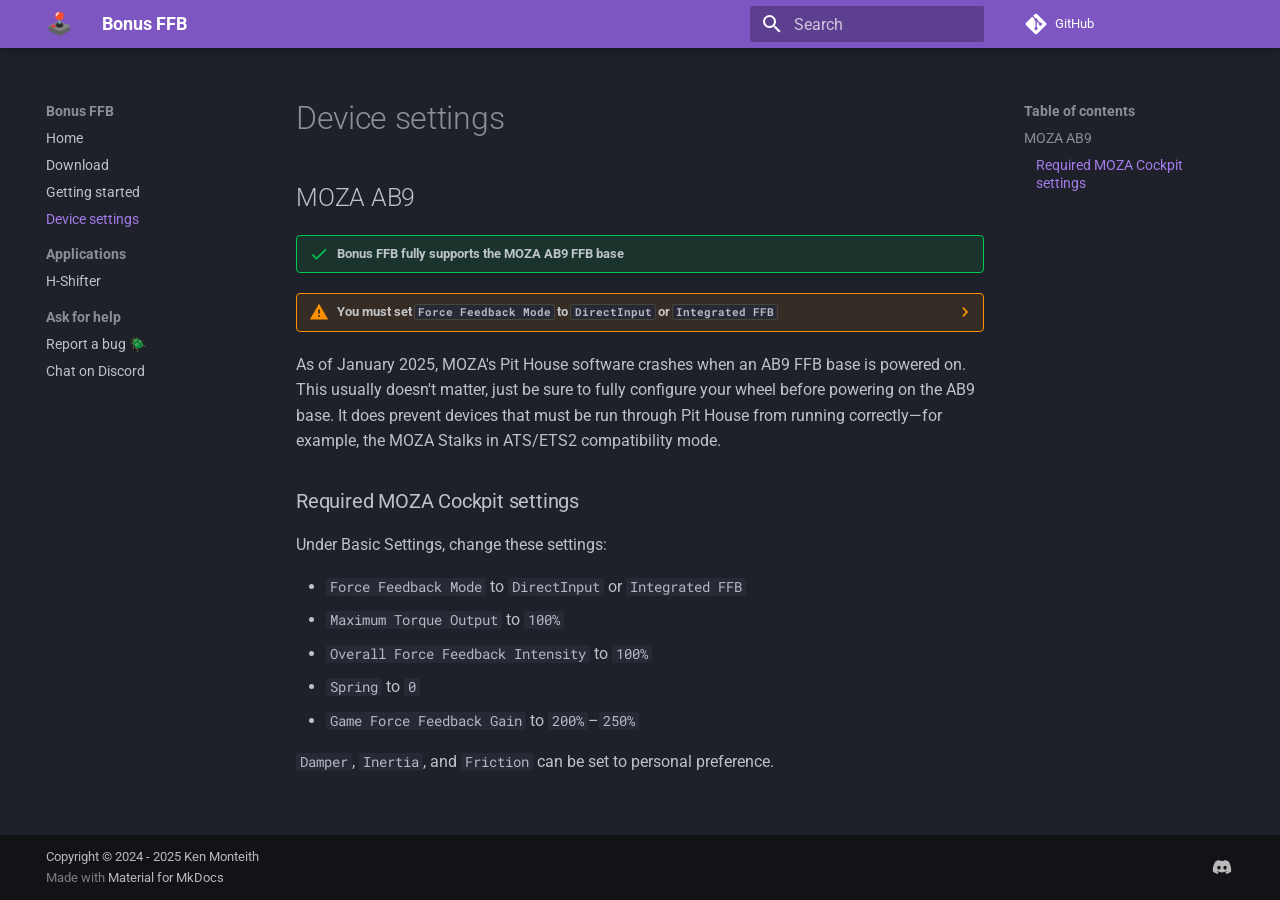
==== device-settings/index.html @ 4593c12a "Deployed b84478d with MkDocs version: 1.6.1" ====
<!doctype html>
<html lang="en" class="no-js">
  <head>
    
      <meta charset="utf-8">
      <meta name="viewport" content="width=device-width,initial-scale=1">
      
      
      
        <link rel="canonical" href="https://kgmonteith.github.io/BonusFFB/device-settings/">
      
      
        <link rel="prev" href="../getting-started/">
      
      
        <link rel="next" href="../hshifter/">
      
      
      <link rel="icon" href="data:image/svg+xml,<svg xmlns=%22http://www.w3.org/2000/svg%22 viewBox=%220 0 100 100%22><text y=%22.9em%22 font-size=%2290%22>🕹️</text></svg>">
      <meta name="generator" content="mkdocs-1.6.1, mkdocs-material-9.5.50">
    
    
      
        <title>Device settings - Bonus FFB</title>
      
    
    
      <link rel="stylesheet" href="../assets/stylesheets/main.a40c8224.min.css">
      
        
        <link rel="stylesheet" href="../assets/stylesheets/palette.06af60db.min.css">
      
      


    
    
      
    
    
      
        
        
        <link rel="preconnect" href="https://fonts.gstatic.com" crossorigin>
        <link rel="stylesheet" href="https://fonts.googleapis.com/css?family=Roboto:300,300i,400,400i,700,700i%7CRoboto+Mono:400,400i,700,700i&display=fallback">
        <style>:root{--md-text-font:"Roboto";--md-code-font:"Roboto Mono"}</style>
      
    
    
    <script>__md_scope=new URL("..",location),__md_hash=e=>[...e].reduce(((e,_)=>(e<<5)-e+_.charCodeAt(0)),0),__md_get=(e,_=localStorage,t=__md_scope)=>JSON.parse(_.getItem(t.pathname+"."+e)),__md_set=(e,_,t=localStorage,a=__md_scope)=>{try{t.setItem(a.pathname+"."+e,JSON.stringify(_))}catch(e){}}</script>
    
      
  


  
  

<script id="__analytics">function __md_analytics(){function e(){dataLayer.push(arguments)}window.dataLayer=window.dataLayer||[],e("js",new Date),e("config","G-24NFE8C173"),document.addEventListener("DOMContentLoaded",(function(){document.forms.search&&document.forms.search.query.addEventListener("blur",(function(){this.value&&e("event","search",{search_term:this.value})}));document$.subscribe((function(){var t=document.forms.feedback;if(void 0!==t)for(var a of t.querySelectorAll("[type=submit]"))a.addEventListener("click",(function(a){a.preventDefault();var n=document.location.pathname,d=this.getAttribute("data-md-value");e("event","feedback",{page:n,data:d}),t.firstElementChild.disabled=!0;var r=t.querySelector(".md-feedback__note [data-md-value='"+d+"']");r&&(r.hidden=!1)})),t.hidden=!1})),location$.subscribe((function(t){e("config","G-24NFE8C173",{page_path:t.pathname})}))}));var t=document.createElement("script");t.async=!0,t.src="https://www.googletagmanager.com/gtag/js?id=G-24NFE8C173",document.getElementById("__analytics").insertAdjacentElement("afterEnd",t)}</script>
  
    <script>"undefined"!=typeof __md_analytics&&__md_analytics()</script>
  

    
    
    
  </head>
  
  
    
    
    
    
    
    <body dir="ltr" data-md-color-scheme="slate" data-md-color-primary="deep-purple" data-md-color-accent="deep-purple">
  
    
    <input class="md-toggle" data-md-toggle="drawer" type="checkbox" id="__drawer" autocomplete="off">
    <input class="md-toggle" data-md-toggle="search" type="checkbox" id="__search" autocomplete="off">
    <label class="md-overlay" for="__drawer"></label>
    <div data-md-component="skip">
      
        
        <a href="#device-settings" class="md-skip">
          Skip to content
        </a>
      
    </div>
    <div data-md-component="announce">
      
    </div>
    
    
      

  

<header class="md-header md-header--shadow" data-md-component="header">
  <nav class="md-header__inner md-grid" aria-label="Header">
    <a href=".." title="Bonus FFB" class="md-header__button md-logo" aria-label="Bonus FFB" data-md-component="logo">
      
  <img src="data:image/svg+xml,<svg xmlns=%22http://www.w3.org/2000/svg%22 viewBox=%220 0 100 100%22><text y=%22.9em%22 font-size=%2290%22>🕹️</text></svg>" alt="logo">

    </a>
    <label class="md-header__button md-icon" for="__drawer">
      
      <svg xmlns="http://www.w3.org/2000/svg" viewBox="0 0 24 24"><path d="M3 6h18v2H3zm0 5h18v2H3zm0 5h18v2H3z"/></svg>
    </label>
    <div class="md-header__title" data-md-component="header-title">
      <div class="md-header__ellipsis">
        <div class="md-header__topic">
          <span class="md-ellipsis">
            Bonus FFB
          </span>
        </div>
        <div class="md-header__topic" data-md-component="header-topic">
          <span class="md-ellipsis">
            
              Device settings
            
          </span>
        </div>
      </div>
    </div>
    
      
    
    
    
    
      <label class="md-header__button md-icon" for="__search">
        
        <svg xmlns="http://www.w3.org/2000/svg" viewBox="0 0 24 24"><path d="M9.5 3A6.5 6.5 0 0 1 16 9.5c0 1.61-.59 3.09-1.56 4.23l.27.27h.79l5 5-1.5 1.5-5-5v-.79l-.27-.27A6.52 6.52 0 0 1 9.5 16 6.5 6.5 0 0 1 3 9.5 6.5 6.5 0 0 1 9.5 3m0 2C7 5 5 7 5 9.5S7 14 9.5 14 14 12 14 9.5 12 5 9.5 5"/></svg>
      </label>
      <div class="md-search" data-md-component="search" role="dialog">
  <label class="md-search__overlay" for="__search"></label>
  <div class="md-search__inner" role="search">
    <form class="md-search__form" name="search">
      <input type="text" class="md-search__input" name="query" aria-label="Search" placeholder="Search" autocapitalize="off" autocorrect="off" autocomplete="off" spellcheck="false" data-md-component="search-query" required>
      <label class="md-search__icon md-icon" for="__search">
        
        <svg xmlns="http://www.w3.org/2000/svg" viewBox="0 0 24 24"><path d="M9.5 3A6.5 6.5 0 0 1 16 9.5c0 1.61-.59 3.09-1.56 4.23l.27.27h.79l5 5-1.5 1.5-5-5v-.79l-.27-.27A6.52 6.52 0 0 1 9.5 16 6.5 6.5 0 0 1 3 9.5 6.5 6.5 0 0 1 9.5 3m0 2C7 5 5 7 5 9.5S7 14 9.5 14 14 12 14 9.5 12 5 9.5 5"/></svg>
        
        <svg xmlns="http://www.w3.org/2000/svg" viewBox="0 0 24 24"><path d="M20 11v2H8l5.5 5.5-1.42 1.42L4.16 12l7.92-7.92L13.5 5.5 8 11z"/></svg>
      </label>
      <nav class="md-search__options" aria-label="Search">
        
        <button type="reset" class="md-search__icon md-icon" title="Clear" aria-label="Clear" tabindex="-1">
          
          <svg xmlns="http://www.w3.org/2000/svg" viewBox="0 0 24 24"><path d="M19 6.41 17.59 5 12 10.59 6.41 5 5 6.41 10.59 12 5 17.59 6.41 19 12 13.41 17.59 19 19 17.59 13.41 12z"/></svg>
        </button>
      </nav>
      
    </form>
    <div class="md-search__output">
      <div class="md-search__scrollwrap" tabindex="0" data-md-scrollfix>
        <div class="md-search-result" data-md-component="search-result">
          <div class="md-search-result__meta">
            Initializing search
          </div>
          <ol class="md-search-result__list" role="presentation"></ol>
        </div>
      </div>
    </div>
  </div>
</div>
    
    
      <div class="md-header__source">
        <a href="https://github.com/kgmonteith/BonusFFB" title="Go to repository" class="md-source" data-md-component="source">
  <div class="md-source__icon md-icon">
    
    <svg xmlns="http://www.w3.org/2000/svg" viewBox="0 0 448 512"><!--! Font Awesome Free 6.7.2 by @fontawesome - https://fontawesome.com License - https://fontawesome.com/license/free (Icons: CC BY 4.0, Fonts: SIL OFL 1.1, Code: MIT License) Copyright 2024 Fonticons, Inc.--><path d="M439.55 236.05 244 40.45a28.87 28.87 0 0 0-40.81 0l-40.66 40.63 51.52 51.52c27.06-9.14 52.68 16.77 43.39 43.68l49.66 49.66c34.23-11.8 61.18 31 35.47 56.69-26.49 26.49-70.21-2.87-56-37.34L240.22 199v121.85c25.3 12.54 22.26 41.85 9.08 55a34.34 34.34 0 0 1-48.55 0c-17.57-17.6-11.07-46.91 11.25-56v-123c-20.8-8.51-24.6-30.74-18.64-45L142.57 101 8.45 235.14a28.86 28.86 0 0 0 0 40.81l195.61 195.6a28.86 28.86 0 0 0 40.8 0l194.69-194.69a28.86 28.86 0 0 0 0-40.81"/></svg>
  </div>
  <div class="md-source__repository">
    GitHub
  </div>
</a>
      </div>
    
  </nav>
  
</header>
    
    <div class="md-container" data-md-component="container">
      
      
        
          
        
      
      <main class="md-main" data-md-component="main">
        <div class="md-main__inner md-grid">
          
            
              
              <div class="md-sidebar md-sidebar--primary" data-md-component="sidebar" data-md-type="navigation" >
                <div class="md-sidebar__scrollwrap">
                  <div class="md-sidebar__inner">
                    



<nav class="md-nav md-nav--primary" aria-label="Navigation" data-md-level="0">
  <label class="md-nav__title" for="__drawer">
    <a href=".." title="Bonus FFB" class="md-nav__button md-logo" aria-label="Bonus FFB" data-md-component="logo">
      
  <img src="data:image/svg+xml,<svg xmlns=%22http://www.w3.org/2000/svg%22 viewBox=%220 0 100 100%22><text y=%22.9em%22 font-size=%2290%22>🕹️</text></svg>" alt="logo">

    </a>
    Bonus FFB
  </label>
  
    <div class="md-nav__source">
      <a href="https://github.com/kgmonteith/BonusFFB" title="Go to repository" class="md-source" data-md-component="source">
  <div class="md-source__icon md-icon">
    
    <svg xmlns="http://www.w3.org/2000/svg" viewBox="0 0 448 512"><!--! Font Awesome Free 6.7.2 by @fontawesome - https://fontawesome.com License - https://fontawesome.com/license/free (Icons: CC BY 4.0, Fonts: SIL OFL 1.1, Code: MIT License) Copyright 2024 Fonticons, Inc.--><path d="M439.55 236.05 244 40.45a28.87 28.87 0 0 0-40.81 0l-40.66 40.63 51.52 51.52c27.06-9.14 52.68 16.77 43.39 43.68l49.66 49.66c34.23-11.8 61.18 31 35.47 56.69-26.49 26.49-70.21-2.87-56-37.34L240.22 199v121.85c25.3 12.54 22.26 41.85 9.08 55a34.34 34.34 0 0 1-48.55 0c-17.57-17.6-11.07-46.91 11.25-56v-123c-20.8-8.51-24.6-30.74-18.64-45L142.57 101 8.45 235.14a28.86 28.86 0 0 0 0 40.81l195.61 195.6a28.86 28.86 0 0 0 40.8 0l194.69-194.69a28.86 28.86 0 0 0 0-40.81"/></svg>
  </div>
  <div class="md-source__repository">
    GitHub
  </div>
</a>
    </div>
  
  <ul class="md-nav__list" data-md-scrollfix>
    
      
      
  
  
  
  
    <li class="md-nav__item">
      <a href=".." class="md-nav__link">
        
  
  <span class="md-ellipsis">
    Home
  </span>
  

      </a>
    </li>
  

    
      
      
  
  
  
  
    <li class="md-nav__item">
      <a href="https://github.com/kgmonteith/BonusFFB/releases" class="md-nav__link">
        
  
  <span class="md-ellipsis">
    Download
  </span>
  

      </a>
    </li>
  

    
      
      
  
  
  
  
    <li class="md-nav__item">
      <a href="../getting-started/" class="md-nav__link">
        
  
  <span class="md-ellipsis">
    Getting started
  </span>
  

      </a>
    </li>
  

    
      
      
  
  
    
  
  
  
    <li class="md-nav__item md-nav__item--active">
      
      <input class="md-nav__toggle md-toggle" type="checkbox" id="__toc">
      
      
        
      
      
        <label class="md-nav__link md-nav__link--active" for="__toc">
          
  
  <span class="md-ellipsis">
    Device settings
  </span>
  

          <span class="md-nav__icon md-icon"></span>
        </label>
      
      <a href="./" class="md-nav__link md-nav__link--active">
        
  
  <span class="md-ellipsis">
    Device settings
  </span>
  

      </a>
      
        

<nav class="md-nav md-nav--secondary" aria-label="Table of contents">
  
  
  
    
  
  
    <label class="md-nav__title" for="__toc">
      <span class="md-nav__icon md-icon"></span>
      Table of contents
    </label>
    <ul class="md-nav__list" data-md-component="toc" data-md-scrollfix>
      
        <li class="md-nav__item">
  <a href="#moza-ab9" class="md-nav__link">
    <span class="md-ellipsis">
      MOZA AB9
    </span>
  </a>
  
    <nav class="md-nav" aria-label="MOZA AB9">
      <ul class="md-nav__list">
        
          <li class="md-nav__item">
  <a href="#required-moza-cockpit-settings" class="md-nav__link">
    <span class="md-ellipsis">
      Required MOZA Cockpit settings
    </span>
  </a>
  
</li>
        
      </ul>
    </nav>
  
</li>
      
    </ul>
  
</nav>
      
    </li>
  

    
      
      
  
  
  
  
    
    
    
      
        
        
      
    
    
    <li class="md-nav__item md-nav__item--section md-nav__item--nested">
      
        
        
        <input class="md-nav__toggle md-toggle " type="checkbox" id="__nav_5" >
        
          
          <label class="md-nav__link" for="__nav_5" id="__nav_5_label" tabindex="">
            
  
  <span class="md-ellipsis">
    Applications
  </span>
  

            <span class="md-nav__icon md-icon"></span>
          </label>
        
        <nav class="md-nav" data-md-level="1" aria-labelledby="__nav_5_label" aria-expanded="false">
          <label class="md-nav__title" for="__nav_5">
            <span class="md-nav__icon md-icon"></span>
            Applications
          </label>
          <ul class="md-nav__list" data-md-scrollfix>
            
              
                
  
  
  
  
    <li class="md-nav__item">
      <a href="../hshifter/" class="md-nav__link">
        
  
  <span class="md-ellipsis">
    H-Shifter
  </span>
  

      </a>
    </li>
  

              
            
          </ul>
        </nav>
      
    </li>
  

    
      
      
  
  
  
  
    
    
    
      
        
        
      
    
    
    <li class="md-nav__item md-nav__item--section md-nav__item--nested">
      
        
        
        <input class="md-nav__toggle md-toggle " type="checkbox" id="__nav_6" >
        
          
          <label class="md-nav__link" for="__nav_6" id="__nav_6_label" tabindex="">
            
  
  <span class="md-ellipsis">
    Ask for help
  </span>
  

            <span class="md-nav__icon md-icon"></span>
          </label>
        
        <nav class="md-nav" data-md-level="1" aria-labelledby="__nav_6_label" aria-expanded="false">
          <label class="md-nav__title" for="__nav_6">
            <span class="md-nav__icon md-icon"></span>
            Ask for help
          </label>
          <ul class="md-nav__list" data-md-scrollfix>
            
              
                
  
  
  
  
    <li class="md-nav__item">
      <a href="https://github.com/kgmonteith/BonusFFB/issues" class="md-nav__link">
        
  
  <span class="md-ellipsis">
    Report a bug 🪲
  </span>
  

      </a>
    </li>
  

              
            
              
                
  
  
  
  
    <li class="md-nav__item">
      <a href="https://discord.com/users/447499151337324574" class="md-nav__link">
        
  
  <span class="md-ellipsis">
    Chat on Discord
  </span>
  

      </a>
    </li>
  

              
            
          </ul>
        </nav>
      
    </li>
  

    
  </ul>
</nav>
                  </div>
                </div>
              </div>
            
            
              
              <div class="md-sidebar md-sidebar--secondary" data-md-component="sidebar" data-md-type="toc" >
                <div class="md-sidebar__scrollwrap">
                  <div class="md-sidebar__inner">
                    

<nav class="md-nav md-nav--secondary" aria-label="Table of contents">
  
  
  
    
  
  
    <label class="md-nav__title" for="__toc">
      <span class="md-nav__icon md-icon"></span>
      Table of contents
    </label>
    <ul class="md-nav__list" data-md-component="toc" data-md-scrollfix>
      
        <li class="md-nav__item">
  <a href="#moza-ab9" class="md-nav__link">
    <span class="md-ellipsis">
      MOZA AB9
    </span>
  </a>
  
    <nav class="md-nav" aria-label="MOZA AB9">
      <ul class="md-nav__list">
        
          <li class="md-nav__item">
  <a href="#required-moza-cockpit-settings" class="md-nav__link">
    <span class="md-ellipsis">
      Required MOZA Cockpit settings
    </span>
  </a>
  
</li>
        
      </ul>
    </nav>
  
</li>
      
    </ul>
  
</nav>
                  </div>
                </div>
              </div>
            
          
          
            <div class="md-content" data-md-component="content">
              <article class="md-content__inner md-typeset">
                
                  

  
  


<h1 id="device-settings">Device settings</h1>
<h2 id="moza-ab9">MOZA AB9</h2>
<div class="admonition success">
<p class="admonition-title">Bonus FFB fully supports the MOZA AB9 FFB base</p>
</div>
<details class="warning">
<summary>You must set <code>Force Feedback Mode</code> to <code>DirectInput</code> or <code>Integrated FFB</code></summary>
<p>If <code>Force Feedback Mode</code> is incorrect, Bonus FFB will silently fail to send to force feedback commands to the base, resulting a 'dead stick' effect.</p>
</details>
<p>As of January 2025, MOZA's Pit House software crashes when an AB9 FFB base is powered on. This usually doesn't matter, just be sure to fully configure your wheel before powering on the AB9 base. It does prevent devices that must be run through Pit House from running correctly&mdash;for example, the MOZA Stalks in ATS/ETS2 compatibility mode.</p>
<h3 id="required-moza-cockpit-settings">Required MOZA Cockpit settings</h3>
<p>Under Basic Settings, change these settings:</p>
<ul>
<li><code>Force Feedback Mode</code> to <code>DirectInput</code> or <code>Integrated FFB</code></li>
<li><code>Maximum Torque Output</code> to <code>100%</code></li>
<li><code>Overall Force Feedback Intensity</code> to <code>100%</code></li>
<li><code>Spring</code> to <code>0</code></li>
<li><code>Game Force Feedback Gain</code> to <code>200%</code>&ndash;<code>250%</code></li>
</ul>
<p><code>Damper</code>, <code>Inertia</code>, and <code>Friction</code> can be set to personal preference.</p>









  




                
              </article>
            </div>
          
          
<script>var target=document.getElementById(location.hash.slice(1));target&&target.name&&(target.checked=target.name.startsWith("__tabbed_"))</script>
        </div>
        
      </main>
      
        <footer class="md-footer">
  
  <div class="md-footer-meta md-typeset">
    <div class="md-footer-meta__inner md-grid">
      <div class="md-copyright">
  
    <div class="md-copyright__highlight">
      Copyright &copy; 2024 - 2025 Ken Monteith
    </div>
  
  
    Made with
    <a href="https://squidfunk.github.io/mkdocs-material/" target="_blank" rel="noopener">
      Material for MkDocs
    </a>
  
</div>
      
        <div class="md-social">
  
    
    
    
    
      
      
    
    <a href="https://discord.com/users/447499151337324574" target="_blank" rel="noopener" title="discord.com" class="md-social__link">
      <svg xmlns="http://www.w3.org/2000/svg" viewBox="0 0 640 512"><!--! Font Awesome Free 6.7.2 by @fontawesome - https://fontawesome.com License - https://fontawesome.com/license/free (Icons: CC BY 4.0, Fonts: SIL OFL 1.1, Code: MIT License) Copyright 2024 Fonticons, Inc.--><path d="M524.531 69.836a1.5 1.5 0 0 0-.764-.7A485 485 0 0 0 404.081 32.03a1.82 1.82 0 0 0-1.923.91 338 338 0 0 0-14.9 30.6 447.9 447.9 0 0 0-134.426 0 310 310 0 0 0-15.135-30.6 1.89 1.89 0 0 0-1.924-.91 483.7 483.7 0 0 0-119.688 37.107 1.7 1.7 0 0 0-.788.676C39.068 183.651 18.186 294.69 28.43 404.354a2.02 2.02 0 0 0 .765 1.375 487.7 487.7 0 0 0 146.825 74.189 1.9 1.9 0 0 0 2.063-.676A348 348 0 0 0 208.12 430.4a1.86 1.86 0 0 0-1.019-2.588 321 321 0 0 1-45.868-21.853 1.885 1.885 0 0 1-.185-3.126 251 251 0 0 0 9.109-7.137 1.82 1.82 0 0 1 1.9-.256c96.229 43.917 200.41 43.917 295.5 0a1.81 1.81 0 0 1 1.924.233 235 235 0 0 0 9.132 7.16 1.884 1.884 0 0 1-.162 3.126 301.4 301.4 0 0 1-45.89 21.83 1.875 1.875 0 0 0-1 2.611 391 391 0 0 0 30.014 48.815 1.86 1.86 0 0 0 2.063.7A486 486 0 0 0 610.7 405.729a1.88 1.88 0 0 0 .765-1.352c12.264-126.783-20.532-236.912-86.934-334.541M222.491 337.58c-28.972 0-52.844-26.587-52.844-59.239s23.409-59.241 52.844-59.241c29.665 0 53.306 26.82 52.843 59.239 0 32.654-23.41 59.241-52.843 59.241m195.38 0c-28.971 0-52.843-26.587-52.843-59.239s23.409-59.241 52.843-59.241c29.667 0 53.307 26.82 52.844 59.239 0 32.654-23.177 59.241-52.844 59.241"/></svg>
    </a>
  
</div>
      
    </div>
  </div>
</footer>
      
    </div>
    <div class="md-dialog" data-md-component="dialog">
      <div class="md-dialog__inner md-typeset"></div>
    </div>
    
    
    <script id="__config" type="application/json">{"base": "..", "features": ["navigation.sections"], "search": "../assets/javascripts/workers/search.f8cc74c7.min.js", "translations": {"clipboard.copied": "Copied to clipboard", "clipboard.copy": "Copy to clipboard", "search.result.more.one": "1 more on this page", "search.result.more.other": "# more on this page", "search.result.none": "No matching documents", "search.result.one": "1 matching document", "search.result.other": "# matching documents", "search.result.placeholder": "Type to start searching", "search.result.term.missing": "Missing", "select.version": "Select version"}}</script>
    
    
      <script src="../assets/javascripts/bundle.60a45f97.min.js"></script>
      
    
  </body>
</html>
---- assets/stylesheets/main.a40c8224.min.css ----
@charset "UTF-8";html{-webkit-text-size-adjust:none;-moz-text-size-adjust:none;text-size-adjust:none;box-sizing:border-box}*,:after,:before{box-sizing:inherit}@media (prefers-reduced-motion){*,:after,:before{transition:none!important}}body{margin:0}a,button,input,label{-webkit-tap-highlight-color:transparent}a{color:inherit;text-decoration:none}hr{border:0;box-sizing:initial;display:block;height:.05rem;overflow:visible;padding:0}small{font-size:80%}sub,sup{line-height:1em}img{border-style:none}table{border-collapse:initial;border-spacing:0}td,th{font-weight:400;vertical-align:top}button{background:#0000;border:0;font-family:inherit;font-size:inherit;margin:0;padding:0}input{border:0;outline:none}:root{--md-primary-fg-color:#4051b5;--md-primary-fg-color--light:#5d6cc0;--md-primary-fg-color--dark:#303fa1;--md-primary-bg-color:#fff;--md-primary-bg-color--light:#ffffffb3;--md-accent-fg-color:#526cfe;--md-accent-fg-color--transparent:#526cfe1a;--md-accent-bg-color:#fff;--md-accent-bg-color--light:#ffffffb3}[data-md-color-scheme=default]{color-scheme:light}[data-md-color-scheme=default] img[src$="#gh-dark-mode-only"],[data-md-color-scheme=default] img[src$="#only-dark"]{display:none}:root,[data-md-color-scheme=default]{--md-hue:225deg;--md-default-fg-color:#000000de;--md-default-fg-color--light:#0000008a;--md-default-fg-color--lighter:#00000052;--md-default-fg-color--lightest:#00000012;--md-default-bg-color:#fff;--md-default-bg-color--light:#ffffffb3;--md-default-bg-color--lighter:#ffffff4d;--md-default-bg-color--lightest:#ffffff1f;--md-code-fg-color:#36464e;--md-code-bg-color:#f5f5f5;--md-code-hl-color:#4287ff;--md-code-hl-color--light:#4287ff1a;--md-code-hl-number-color:#d52a2a;--md-code-hl-special-color:#db1457;--md-code-hl-function-color:#a846b9;--md-code-hl-constant-color:#6e59d9;--md-code-hl-keyword-color:#3f6ec6;--md-code-hl-string-color:#1c7d4d;--md-code-hl-name-color:var(--md-code-fg-color);--md-code-hl-operator-color:var(--md-default-fg-color--light);--md-code-hl-punctuation-color:var(--md-default-fg-color--light);--md-code-hl-comment-color:var(--md-default-fg-color--light);--md-code-hl-generic-color:var(--md-default-fg-color--light);--md-code-hl-variable-color:var(--md-default-fg-color--light);--md-typeset-color:var(--md-default-fg-color);--md-typeset-a-color:var(--md-primary-fg-color);--md-typeset-del-color:#f5503d26;--md-typeset-ins-color:#0bd57026;--md-typeset-kbd-color:#fafafa;--md-typeset-kbd-accent-color:#fff;--md-typeset-kbd-border-color:#b8b8b8;--md-typeset-mark-color:#ffff0080;--md-typeset-table-color:#0000001f;--md-typeset-table-color--light:rgba(0,0,0,.035);--md-admonition-fg-color:var(--md-default-fg-color);--md-admonition-bg-color:var(--md-default-bg-color);--md-warning-fg-color:#000000de;--md-warning-bg-color:#ff9;--md-footer-fg-color:#fff;--md-footer-fg-color--light:#ffffffb3;--md-footer-fg-color--lighter:#ffffff73;--md-footer-bg-color:#000000de;--md-footer-bg-color--dark:#00000052;--md-shadow-z1:0 0.2rem 0.5rem #0000000d,0 0 0.05rem #0000001a;--md-shadow-z2:0 0.2rem 0.5rem #0000001a,0 0 0.05rem #00000040;--md-shadow-z3:0 0.2rem 0.5rem #0003,0 0 0.05rem #00000059}.md-icon svg{fill:currentcolor;display:block;height:1.2rem;width:1.2rem}body{-webkit-font-smoothing:antialiased;-moz-osx-font-smoothing:grayscale;--md-text-font-family:var(--md-text-font,_),-apple-system,BlinkMacSystemFont,Helvetica,Arial,sans-serif;--md-code-font-family:var(--md-code-font,_),SFMono-Regular,Consolas,Menlo,monospace}aside,body,input{font-feature-settings:"kern","liga";color:var(--md-typeset-color);font-family:var(--md-text-font-family)}code,kbd,pre{font-feature-settings:"kern";font-family:var(--md-code-font-family)}:root{--md-typeset-table-sort-icon:url('data:image/svg+xml;charset=utf-8,<svg xmlns="http://www.w3.org/2000/svg" viewBox="0 0 24 24"><path d="m18 21-4-4h3V7h-3l4-4 4 4h-3v10h3M2 19v-2h10v2M2 13v-2h7v2M2 7V5h4v2z"/></svg>');--md-typeset-table-sort-icon--asc:url('data:image/svg+xml;charset=utf-8,<svg xmlns="http://www.w3.org/2000/svg" viewBox="0 0 24 24"><path d="M19 17h3l-4 4-4-4h3V3h2M2 17h10v2H2M6 5v2H2V5m0 6h7v2H2z"/></svg>');--md-typeset-table-sort-icon--desc:url('data:image/svg+xml;charset=utf-8,<svg xmlns="http://www.w3.org/2000/svg" viewBox="0 0 24 24"><path d="M19 7h3l-4-4-4 4h3v14h2M2 17h10v2H2M6 5v2H2V5m0 6h7v2H2z"/></svg>')}.md-typeset{-webkit-print-color-adjust:exact;color-adjust:exact;font-size:.8rem;line-height:1.6}@media print{.md-typeset{font-size:.68rem}}.md-typeset blockquote,.md-typeset dl,.md-typeset figure,.md-typeset ol,.md-typeset pre,.md-typeset ul{margin-bottom:1em;margin-top:1em}.md-typeset h1{color:var(--md-default-fg-color--light);font-size:2em;line-height:1.3;margin:0 0 1.25em}.md-typeset h1,.md-typeset h2{font-weight:300;letter-spacing:-.01em}.md-typeset h2{font-size:1.5625em;line-height:1.4;margin:1.6em 0 .64em}.md-typeset h3{font-size:1.25em;font-weight:400;letter-spacing:-.01em;line-height:1.5;margin:1.6em 0 .8em}.md-typeset h2+h3{margin-top:.8em}.md-typeset h4{font-weight:700;letter-spacing:-.01em;margin:1em 0}.md-typeset h5,.md-typeset h6{color:var(--md-default-fg-color--light);font-size:.8em;font-weight:700;letter-spacing:-.01em;margin:1.25em 0}.md-typeset h5{text-transform:uppercase}.md-typeset h5 code{text-transform:none}.md-typeset hr{border-bottom:.05rem solid var(--md-default-fg-color--lightest);display:flow-root;margin:1.5em 0}.md-typeset a{color:var(--md-typeset-a-color);word-break:break-word}.md-typeset a,.md-typeset a:before{transition:color 125ms}.md-typeset a:focus,.md-typeset a:hover{color:var(--md-accent-fg-color)}.md-typeset a:focus code,.md-typeset a:hover code{background-color:var(--md-accent-fg-color--transparent)}.md-typeset a code{color:currentcolor;transition:background-color 125ms}.md-typeset a.focus-visible{outline-color:var(--md-accent-fg-color);outline-offset:.2rem}.md-typeset code,.md-typeset kbd,.md-typeset pre{color:var(--md-code-fg-color);direction:ltr;font-variant-ligatures:none}@media print{.md-typeset code,.md-typeset kbd,.md-typeset pre{white-space:pre-wrap}}.md-typeset code{background-color:var(--md-code-bg-color);border-radius:.1rem;-webkit-box-decoration-break:clone;box-decoration-break:clone;font-size:.85em;padding:0 .2941176471em;word-break:break-word}.md-typeset code:not(.focus-visible){-webkit-tap-highlight-color:transparent;outline:none}.md-typeset pre{display:flow-root;line-height:1.4;position:relative}.md-typeset pre>code{-webkit-box-decoration-break:slice;box-decoration-break:slice;box-shadow:none;display:block;margin:0;outline-color:var(--md-accent-fg-color);overflow:auto;padding:.7720588235em 1.1764705882em;scrollbar-color:var(--md-default-fg-color--lighter) #0000;scrollbar-width:thin;touch-action:auto;word-break:normal}.md-typeset pre>code:hover{scrollbar-color:var(--md-accent-fg-color) #0000}.md-typeset pre>code::-webkit-scrollbar{height:.2rem;width:.2rem}.md-typeset pre>code::-webkit-scrollbar-thumb{background-color:var(--md-default-fg-color--lighter)}.md-typeset pre>code::-webkit-scrollbar-thumb:hover{background-color:var(--md-accent-fg-color)}.md-typeset kbd{background-color:var(--md-typeset-kbd-color);border-radius:.1rem;box-shadow:0 .1rem 0 .05rem var(--md-typeset-kbd-border-color),0 .1rem 0 var(--md-typeset-kbd-border-color),0 -.1rem .2rem var(--md-typeset-kbd-accent-color) inset;color:var(--md-default-fg-color);display:inline-block;font-size:.75em;padding:0 .6666666667em;vertical-align:text-top;word-break:break-word}.md-typeset mark{background-color:var(--md-typeset-mark-color);-webkit-box-decoration-break:clone;box-decoration-break:clone;color:inherit;word-break:break-word}.md-typeset abbr{border-bottom:.05rem dotted var(--md-default-fg-color--light);cursor:help;text-decoration:none}.md-typeset small{opacity:.75}[dir=ltr] .md-typeset sub,[dir=ltr] .md-typeset sup{margin-left:.078125em}[dir=rtl] .md-typeset sub,[dir=rtl] .md-typeset sup{margin-right:.078125em}[dir=ltr] .md-typeset blockquote{padding-left:.6rem}[dir=rtl] .md-typeset blockquote{padding-right:.6rem}[dir=ltr] .md-typeset blockquote{border-left:.2rem solid var(--md-default-fg-color--lighter)}[dir=rtl] .md-typeset blockquote{border-right:.2rem solid var(--md-default-fg-color--lighter)}.md-typeset blockquote{color:var(--md-default-fg-color--light);margin-left:0;margin-right:0}.md-typeset ul{list-style-type:disc}.md-typeset ul[type]{list-style-type:revert-layer}[dir=ltr] .md-typeset ol,[dir=ltr] .md-typeset ul{margin-left:.625em}[dir=rtl] .md-typeset ol,[dir=rtl] .md-typeset ul{margin-right:.625em}.md-typeset ol,.md-typeset ul{padding:0}.md-typeset ol:not([hidden]),.md-typeset ul:not([hidden]){display:flow-root}.md-typeset ol ol,.md-typeset ul ol{list-style-type:lower-alpha}.md-typeset ol ol ol,.md-typeset ul ol ol{list-style-type:lower-roman}.md-typeset ol ol ol ol,.md-typeset ul ol ol ol{list-style-type:upper-alpha}.md-typeset ol ol ol ol ol,.md-typeset ul ol ol ol ol{list-style-type:upper-roman}.md-typeset ol[type],.md-typeset ul[type]{list-style-type:revert-layer}[dir=ltr] .md-typeset ol li,[dir=ltr] .md-typeset ul li{margin-left:1.25em}[dir=rtl] .md-typeset ol li,[dir=rtl] .md-typeset ul li{margin-right:1.25em}.md-typeset ol li,.md-typeset ul li{margin-bottom:.5em}.md-typeset ol li blockquote,.md-typeset ol li p,.md-typeset ul li blockquote,.md-typeset ul li p{margin:.5em 0}.md-typeset ol li:last-child,.md-typeset ul li:last-child{margin-bottom:0}[dir=ltr] .md-typeset ol li ol,[dir=ltr] .md-typeset ol li ul,[dir=ltr] .md-typeset ul li ol,[dir=ltr] .md-typeset ul li ul{margin-left:.625em}[dir=rtl] .md-typeset ol li ol,[dir=rtl] .md-typeset ol li ul,[dir=rtl] .md-typeset ul li ol,[dir=rtl] .md-typeset ul li ul{margin-right:.625em}.md-typeset ol li ol,.md-typeset ol li ul,.md-typeset ul li ol,.md-typeset ul li ul{margin-bottom:.5em;margin-top:.5em}[dir=ltr] .md-typeset dd{margin-left:1.875em}[dir=rtl] .md-typeset dd{margin-right:1.875em}.md-typeset dd{margin-bottom:1.5em;margin-top:1em}.md-typeset img,.md-typeset svg,.md-typeset video{height:auto;max-width:100%}.md-typeset img[align=left]{margin:1em 1em 1em 0}.md-typeset img[align=right]{margin:1em 0 1em 1em}.md-typeset img[align]:only-child{margin-top:0}.md-typeset figure{display:flow-root;margin:1em auto;max-width:100%;text-align:center;width:-moz-fit-content;width:fit-content}.md-typeset figure img{display:block;margin:0 auto}.md-typeset figcaption{font-style:italic;margin:1em auto;max-width:24rem}.md-typeset iframe{max-width:100%}.md-typeset table:not([class]){background-color:var(--md-default-bg-color);border:.05rem solid var(--md-typeset-table-color);border-radius:.1rem;display:inline-block;font-size:.64rem;max-width:100%;overflow:auto;touch-action:auto}@media print{.md-typeset table:not([class]){display:table}}.md-typeset table:not([class])+*{margin-top:1.5em}.md-typeset table:not([class]) td>:first-child,.md-typeset table:not([class]) th>:first-child{margin-top:0}.md-typeset table:not([class]) td>:last-child,.md-typeset table:not([class]) th>:last-child{margin-bottom:0}.md-typeset table:not([class]) td:not([align]),.md-typeset table:not([class]) th:not([align]){text-align:left}[dir=rtl] .md-typeset table:not([class]) td:not([align]),[dir=rtl] .md-typeset table:not([class]) th:not([align]){text-align:right}.md-typeset table:not([class]) th{font-weight:700;min-width:5rem;padding:.9375em 1.25em;vertical-align:top}.md-typeset table:not([class]) td{border-top:.05rem solid var(--md-typeset-table-color);padding:.9375em 1.25em;vertical-align:top}.md-typeset table:not([class]) tbody tr{transition:background-color 125ms}.md-typeset table:not([class]) tbody tr:hover{background-color:var(--md-typeset-table-color--light);box-shadow:0 .05rem 0 var(--md-default-bg-color) inset}.md-typeset table:not([class]) a{word-break:normal}.md-typeset table th[role=columnheader]{cursor:pointer}[dir=ltr] .md-typeset table th[role=columnheader]:after{margin-left:.5em}[dir=rtl] .md-typeset table th[role=columnheader]:after{margin-right:.5em}.md-typeset table th[role=columnheader]:after{content:"";display:inline-block;height:1.2em;-webkit-mask-image:var(--md-typeset-table-sort-icon);mask-image:var(--md-typeset-table-sort-icon);-webkit-mask-repeat:no-repeat;mask-repeat:no-repeat;-webkit-mask-size:contain;mask-size:contain;transition:background-color 125ms;vertical-align:text-bottom;width:1.2em}.md-typeset table th[role=columnheader]:hover:after{background-color:var(--md-default-fg-color--lighter)}.md-typeset table th[role=columnheader][aria-sort=ascending]:after{background-color:var(--md-default-fg-color--light);-webkit-mask-image:var(--md-typeset-table-sort-icon--asc);mask-image:var(--md-typeset-table-sort-icon--asc)}.md-typeset table th[role=columnheader][aria-sort=descending]:after{background-color:var(--md-default-fg-color--light);-webkit-mask-image:var(--md-typeset-table-sort-icon--desc);mask-image:var(--md-typeset-table-sort-icon--desc)}.md-typeset__scrollwrap{margin:1em -.8rem;overflow-x:auto;touch-action:auto}.md-typeset__table{display:inline-block;margin-bottom:.5em;padding:0 .8rem}@media print{.md-typeset__table{display:block}}html .md-typeset__table table{display:table;margin:0;overflow:hidden;width:100%}@media screen and (max-width:44.984375em){.md-content__inner>pre{margin:1em -.8rem}.md-content__inner>pre code{border-radius:0}}.md-typeset .md-author{border-radius:100%;display:block;flex-shrink:0;height:1.6rem;overflow:hidden;position:relative;transition:color 125ms,transform 125ms;width:1.6rem}.md-typeset .md-author img{display:block}.md-typeset .md-author--more{background:var(--md-default-fg-color--lightest);color:var(--md-default-fg-color--lighter);font-size:.6rem;font-weight:700;line-height:1.6rem;text-align:center}.md-typeset .md-author--long{height:2.4rem;width:2.4rem}.md-typeset a.md-author{transform:scale(1)}.md-typeset a.md-author img{border-radius:100%;filter:grayscale(100%) opacity(75%);transition:filter 125ms}.md-typeset a.md-author:focus,.md-typeset a.md-author:hover{transform:scale(1.1);z-index:1}.md-typeset a.md-author:focus img,.md-typeset a.md-author:hover img{filter:grayscale(0)}.md-banner{background-color:var(--md-footer-bg-color);color:var(--md-footer-fg-color);overflow:auto}@media print{.md-banner{display:none}}.md-banner--warning{background-color:var(--md-warning-bg-color);color:var(--md-warning-fg-color)}.md-banner__inner{font-size:.7rem;margin:.6rem auto;padding:0 .8rem}[dir=ltr] .md-banner__button{float:right}[dir=rtl] .md-banner__button{float:left}.md-banner__button{color:inherit;cursor:pointer;transition:opacity .25s}.no-js .md-banner__button{display:none}.md-banner__button:hover{opacity:.7}html{font-size:125%;height:100%;overflow-x:hidden}@media screen and (min-width:100em){html{font-size:137.5%}}@media screen and (min-width:125em){html{font-size:150%}}body{background-color:var(--md-default-bg-color);display:flex;flex-direction:column;font-size:.5rem;min-height:100%;position:relative;width:100%}@media print{body{display:block}}@media screen and (max-width:59.984375em){body[data-md-scrolllock]{position:fixed}}.md-grid{margin-left:auto;margin-right:auto;max-width:61rem}.md-container{display:flex;flex-direction:column;flex-grow:1}@media print{.md-container{display:block}}.md-main{flex-grow:1}.md-main__inner{display:flex;height:100%;margin-top:1.5rem}.md-ellipsis{overflow:hidden;text-overflow:ellipsis}.md-toggle{display:none}.md-option{height:0;opacity:0;position:absolute;width:0}.md-option:checked+label:not([hidden]){display:block}.md-option.focus-visible+label{outline-color:var(--md-accent-fg-color);outline-style:auto}.md-skip{background-color:var(--md-default-fg-color);border-radius:.1rem;color:var(--md-default-bg-color);font-size:.64rem;margin:.5rem;opacity:0;outline-color:var(--md-accent-fg-color);padding:.3rem .5rem;position:fixed;transform:translateY(.4rem);z-index:-1}.md-skip:focus{opacity:1;transform:translateY(0);transition:transform .25s cubic-bezier(.4,0,.2,1),opacity 175ms 75ms;z-index:10}@page{margin:25mm}:root{--md-clipboard-icon:url('data:image/svg+xml;charset=utf-8,<svg xmlns="http://www.w3.org/2000/svg" viewBox="0 0 24 24"><path d="M19 21H8V7h11m0-2H8a2 2 0 0 0-2 2v14a2 2 0 0 0 2 2h11a2 2 0 0 0 2-2V7a2 2 0 0 0-2-2m-3-4H4a2 2 0 0 0-2 2v14h2V3h12z"/></svg>')}.md-clipboard{border-radius:.1rem;color:var(--md-default-fg-color--lightest);cursor:pointer;height:1.5em;outline-color:var(--md-accent-fg-color);outline-offset:.1rem;position:absolute;right:.5em;top:.5em;transition:color .25s;width:1.5em;z-index:1}@media print{.md-clipboard{display:none}}.md-clipboard:not(.focus-visible){-webkit-tap-highlight-color:transparent;outline:none}:hover>.md-clipboard{color:var(--md-default-fg-color--light)}.md-clipboard:focus,.md-clipboard:hover{color:var(--md-accent-fg-color)}.md-clipboard:after{background-color:currentcolor;content:"";display:block;height:1.125em;margin:0 auto;-webkit-mask-image:var(--md-clipboard-icon);mask-image:var(--md-clipboard-icon);-webkit-mask-position:center;mask-position:center;-webkit-mask-repeat:no-repeat;mask-repeat:no-repeat;-webkit-mask-size:contain;mask-size:contain;width:1.125em}.md-clipboard--inline{cursor:pointer}.md-clipboard--inline code{transition:color .25s,background-color .25s}.md-clipboard--inline:focus code,.md-clipboard--inline:hover code{background-color:var(--md-accent-fg-color--transparent);color:var(--md-accent-fg-color)}.md-typeset .md-code__content{display:grid}@keyframes consent{0%{opacity:0;transform:translateY(100%)}to{opacity:1;transform:translateY(0)}}@keyframes overlay{0%{opacity:0}to{opacity:1}}.md-consent__overlay{animation:overlay .25s both;-webkit-backdrop-filter:blur(.1rem);backdrop-filter:blur(.1rem);background-color:#0000008a;height:100%;opacity:1;position:fixed;top:0;width:100%;z-index:5}.md-consent__inner{animation:consent .5s cubic-bezier(.1,.7,.1,1) both;background-color:var(--md-default-bg-color);border:0;border-radius:.1rem;bottom:0;box-shadow:0 0 .2rem #0000001a,0 .2rem .4rem #0003;max-height:100%;overflow:auto;padding:0;position:fixed;width:100%;z-index:5}.md-consent__form{padding:.8rem}.md-consent__settings{display:none;margin:1em 0}input:checked+.md-consent__settings{display:block}.md-consent__controls{margin-bottom:.8rem}.md-typeset .md-consent__controls .md-button{display:inline}@media screen and (max-width:44.984375em){.md-typeset .md-consent__controls .md-button{display:block;margin-top:.4rem;text-align:center;width:100%}}.md-consent label{cursor:pointer}.md-content{flex-grow:1;min-width:0}.md-content__inner{margin:0 .8rem 1.2rem;padding-top:.6rem}@media screen and (min-width:76.25em){[dir=ltr] .md-sidebar--primary:not([hidden])~.md-content>.md-content__inner{margin-left:1.2rem}[dir=ltr] .md-sidebar--secondary:not([hidden])~.md-content>.md-content__inner,[dir=rtl] .md-sidebar--primary:not([hidden])~.md-content>.md-content__inner{margin-right:1.2rem}[dir=rtl] .md-sidebar--secondary:not([hidden])~.md-content>.md-content__inner{margin-left:1.2rem}}.md-content__inner:before{content:"";display:block;height:.4rem}.md-content__inner>:last-child{margin-bottom:0}[dir=ltr] .md-content__button{float:right}[dir=rtl] .md-content__button{float:left}[dir=ltr] .md-content__button{margin-left:.4rem}[dir=rtl] .md-content__button{margin-right:.4rem}.md-content__button{margin:.4rem 0;padding:0}@media print{.md-content__button{display:none}}.md-typeset .md-content__button{color:var(--md-default-fg-color--lighter)}.md-content__button svg{display:inline;vertical-align:top}[dir=rtl] .md-content__button svg{transform:scaleX(-1)}[dir=ltr] .md-dialog{right:.8rem}[dir=rtl] .md-dialog{left:.8rem}.md-dialog{background-color:var(--md-default-fg-color);border-radius:.1rem;bottom:.8rem;box-shadow:var(--md-shadow-z3);min-width:11.1rem;opacity:0;padding:.4rem .6rem;pointer-events:none;position:fixed;transform:translateY(100%);transition:transform 0ms .4s,opacity .4s;z-index:4}@media print{.md-dialog{display:none}}.md-dialog--active{opacity:1;pointer-events:auto;transform:translateY(0);transition:transform .4s cubic-bezier(.075,.85,.175,1),opacity .4s}.md-dialog__inner{color:var(--md-default-bg-color);font-size:.7rem}.md-feedback{margin:2em 0 1em;text-align:center}.md-feedback fieldset{border:none;margin:0;padding:0}.md-feedback__title{font-weight:700;margin:1em auto}.md-feedback__inner{position:relative}.md-feedback__list{display:flex;flex-wrap:wrap;place-content:baseline center;position:relative}.md-feedback__list:hover .md-icon:not(:disabled){color:var(--md-default-fg-color--lighter)}:disabled .md-feedback__list{min-height:1.8rem}.md-feedback__icon{color:var(--md-default-fg-color--light);cursor:pointer;flex-shrink:0;margin:0 .1rem;transition:color 125ms}.md-feedback__icon:not(:disabled).md-icon:hover{color:var(--md-accent-fg-color)}.md-feedback__icon:disabled{color:var(--md-default-fg-color--lightest);pointer-events:none}.md-feedback__note{opacity:0;position:relative;transform:translateY(.4rem);transition:transform .4s cubic-bezier(.1,.7,.1,1),opacity .15s}.md-feedback__note>*{margin:0 auto;max-width:16rem}:disabled .md-feedback__note{opacity:1;transform:translateY(0)}@media print{.md-feedback{display:none}}.md-footer{background-color:var(--md-footer-bg-color);color:var(--md-footer-fg-color)}@media print{.md-footer{display:none}}.md-footer__inner{justify-content:space-between;overflow:auto;padding:.2rem}.md-footer__inner:not([hidden]){display:flex}.md-footer__link{align-items:end;display:flex;flex-grow:0.01;margin-bottom:.4rem;margin-top:1rem;max-width:100%;outline-color:var(--md-accent-fg-color);overflow:hidden;transition:opacity .25s}.md-footer__link:focus,.md-footer__link:hover{opacity:.7}[dir=rtl] .md-footer__link svg{transform:scaleX(-1)}@media screen and (max-width:44.984375em){.md-footer__link--prev{flex-shrink:0}.md-footer__link--prev .md-footer__title{display:none}}[dir=ltr] .md-footer__link--next{margin-left:auto}[dir=rtl] .md-footer__link--next{margin-right:auto}.md-footer__link--next{text-align:right}[dir=rtl] .md-footer__link--next{text-align:left}.md-footer__title{flex-grow:1;font-size:.9rem;margin-bottom:.7rem;max-width:calc(100% - 2.4rem);padding:0 1rem;white-space:nowrap}.md-footer__button{margin:.2rem;padding:.4rem}.md-footer__direction{font-size:.64rem;opacity:.7}.md-footer-meta{background-color:var(--md-footer-bg-color--dark)}.md-footer-meta__inner{display:flex;flex-wrap:wrap;justify-content:space-between;padding:.2rem}html .md-footer-meta.md-typeset a{color:var(--md-footer-fg-color--light)}html .md-footer-meta.md-typeset a:focus,html .md-footer-meta.md-typeset a:hover{color:var(--md-footer-fg-color)}.md-copyright{color:var(--md-footer-fg-color--lighter);font-size:.64rem;margin:auto .6rem;padding:.4rem 0;width:100%}@media screen and (min-width:45em){.md-copyright{width:auto}}.md-copyright__highlight{color:var(--md-footer-fg-color--light)}.md-social{display:inline-flex;gap:.2rem;margin:0 .4rem;padding:.2rem 0 .6rem}@media screen and (min-width:45em){.md-social{padding:.6rem 0}}.md-social__link{display:inline-block;height:1.6rem;text-align:center;width:1.6rem}.md-social__link:before{line-height:1.9}.md-social__link svg{fill:currentcolor;max-height:.8rem;vertical-align:-25%}.md-typeset .md-button{border:.1rem solid;border-radius:.1rem;color:var(--md-primary-fg-color);cursor:pointer;display:inline-block;font-weight:700;padding:.625em 2em;transition:color 125ms,background-color 125ms,border-color 125ms}.md-typeset .md-button--primary{background-color:var(--md-primary-fg-color);border-color:var(--md-primary-fg-color);color:var(--md-primary-bg-color)}.md-typeset .md-button:focus,.md-typeset .md-button:hover{background-color:var(--md-accent-fg-color);border-color:var(--md-accent-fg-color);color:var(--md-accent-bg-color)}[dir=ltr] .md-typeset .md-input{border-top-left-radius:.1rem}[dir=ltr] .md-typeset .md-input,[dir=rtl] .md-typeset .md-input{border-top-right-radius:.1rem}[dir=rtl] .md-typeset .md-input{border-top-left-radius:.1rem}.md-typeset .md-input{border-bottom:.1rem solid var(--md-default-fg-color--lighter);box-shadow:var(--md-shadow-z1);font-size:.8rem;height:1.8rem;padding:0 .6rem;transition:border .25s,box-shadow .25s}.md-typeset .md-input:focus,.md-typeset .md-input:hover{border-bottom-color:var(--md-accent-fg-color);box-shadow:var(--md-shadow-z2)}.md-typeset .md-input--stretch{width:100%}.md-header{background-color:var(--md-primary-fg-color);box-shadow:0 0 .2rem #0000,0 .2rem .4rem #0000;color:var(--md-primary-bg-color);display:block;left:0;position:sticky;right:0;top:0;z-index:4}@media print{.md-header{display:none}}.md-header[hidden]{transform:translateY(-100%);transition:transform .25s cubic-bezier(.8,0,.6,1),box-shadow .25s}.md-header--shadow{box-shadow:0 0 .2rem #0000001a,0 .2rem .4rem #0003;transition:transform .25s cubic-bezier(.1,.7,.1,1),box-shadow .25s}.md-header__inner{align-items:center;display:flex;padding:0 .2rem}.md-header__button{color:currentcolor;cursor:pointer;margin:.2rem;outline-color:var(--md-accent-fg-color);padding:.4rem;position:relative;transition:opacity .25s;vertical-align:middle;z-index:1}.md-header__button:hover{opacity:.7}.md-header__button:not([hidden]){display:inline-block}.md-header__button:not(.focus-visible){-webkit-tap-highlight-color:transparent;outline:none}.md-header__button.md-logo{margin:.2rem;padding:.4rem}@media screen and (max-width:76.234375em){.md-header__button.md-logo{display:none}}.md-header__button.md-logo img,.md-header__button.md-logo svg{fill:currentcolor;display:block;height:1.2rem;width:auto}@media screen and (min-width:60em){.md-header__button[for=__search]{display:none}}.no-js .md-header__button[for=__search]{display:none}[dir=rtl] .md-header__button[for=__search] svg{transform:scaleX(-1)}@media screen and (min-width:76.25em){.md-header__button[for=__drawer]{display:none}}.md-header__topic{display:flex;max-width:100%;position:absolute;transition:transform .4s cubic-bezier(.1,.7,.1,1),opacity .15s;white-space:nowrap}.md-header__topic+.md-header__topic{opacity:0;pointer-events:none;transform:translateX(1.25rem);transition:transform .4s cubic-bezier(1,.7,.1,.1),opacity .15s;z-index:-1}[dir=rtl] .md-header__topic+.md-header__topic{transform:translateX(-1.25rem)}.md-header__topic:first-child{font-weight:700}[dir=ltr] .md-header__title{margin-left:1rem;margin-right:.4rem}[dir=rtl] .md-header__title{margin-left:.4rem;margin-right:1rem}.md-header__title{flex-grow:1;font-size:.9rem;height:2.4rem;line-height:2.4rem}.md-header__title--active .md-header__topic{opacity:0;pointer-events:none;transform:translateX(-1.25rem);transition:transform .4s cubic-bezier(1,.7,.1,.1),opacity .15s;z-index:-1}[dir=rtl] .md-header__title--active .md-header__topic{transform:translateX(1.25rem)}.md-header__title--active .md-header__topic+.md-header__topic{opacity:1;pointer-events:auto;transform:translateX(0);transition:transform .4s cubic-bezier(.1,.7,.1,1),opacity .15s;z-index:0}.md-header__title>.md-header__ellipsis{height:100%;position:relative;width:100%}.md-header__option{display:flex;flex-shrink:0;max-width:100%;transition:max-width 0ms .25s,opacity .25s .25s;white-space:nowrap}[data-md-toggle=search]:checked~.md-header .md-header__option{max-width:0;opacity:0;transition:max-width 0ms,opacity 0ms}.md-header__option>input{bottom:0}.md-header__source{display:none}@media screen and (min-width:60em){[dir=ltr] .md-header__source{margin-left:1rem}[dir=rtl] .md-header__source{margin-right:1rem}.md-header__source{display:block;max-width:11.7rem;width:11.7rem}}@media screen and (min-width:76.25em){[dir=ltr] .md-header__source{margin-left:1.4rem}[dir=rtl] .md-header__source{margin-right:1.4rem}}.md-meta{color:var(--md-default-fg-color--light);font-size:.7rem;line-height:1.3}.md-meta__list{display:inline-flex;flex-wrap:wrap;list-style:none;margin:0;padding:0}.md-meta__item:not(:last-child):after{content:"·";margin-left:.2rem;margin-right:.2rem}.md-meta__link{color:var(--md-typeset-a-color)}.md-meta__link:focus,.md-meta__link:hover{color:var(--md-accent-fg-color)}.md-draft{background-color:#ff1744;border-radius:.125em;color:#fff;display:inline-block;font-weight:700;padding-left:.5714285714em;padding-right:.5714285714em}:root{--md-nav-icon--prev:url('data:image/svg+xml;charset=utf-8,<svg xmlns="http://www.w3.org/2000/svg" viewBox="0 0 24 24"><path d="M20 11v2H8l5.5 5.5-1.42 1.42L4.16 12l7.92-7.92L13.5 5.5 8 11z"/></svg>');--md-nav-icon--next:url('data:image/svg+xml;charset=utf-8,<svg xmlns="http://www.w3.org/2000/svg" viewBox="0 0 24 24"><path d="M8.59 16.58 13.17 12 8.59 7.41 10 6l6 6-6 6z"/></svg>');--md-toc-icon:url('data:image/svg+xml;charset=utf-8,<svg xmlns="http://www.w3.org/2000/svg" viewBox="0 0 24 24"><path d="M3 9h14V7H3zm0 4h14v-2H3zm0 4h14v-2H3zm16 0h2v-2h-2zm0-10v2h2V7zm0 6h2v-2h-2z"/></svg>')}.md-nav{font-size:.7rem;line-height:1.3}.md-nav__title{color:var(--md-default-fg-color--light);display:block;font-weight:700;overflow:hidden;padding:0 .6rem;text-overflow:ellipsis}.md-nav__title .md-nav__button{display:none}.md-nav__title .md-nav__button img{height:100%;width:auto}.md-nav__title .md-nav__button.md-logo img,.md-nav__title .md-nav__button.md-logo svg{fill:currentcolor;display:block;height:2.4rem;max-width:100%;object-fit:contain;width:auto}.md-nav__list{list-style:none;margin:0;padding:0}.md-nav__link{align-items:flex-start;display:flex;gap:.4rem;margin-top:.625em;scroll-snap-align:start;transition:color 125ms}.md-nav__link--passed{color:var(--md-default-fg-color--light)}.md-nav__item .md-nav__link--active,.md-nav__item .md-nav__link--active code{color:var(--md-typeset-a-color)}.md-nav__link .md-ellipsis{position:relative}[dir=ltr] .md-nav__link .md-icon:last-child{margin-left:auto}[dir=rtl] .md-nav__link .md-icon:last-child{margin-right:auto}.md-nav__link svg{fill:currentcolor;flex-shrink:0;height:1.3em;position:relative}.md-nav__link[for]:focus,.md-nav__link[for]:hover,.md-nav__link[href]:focus,.md-nav__link[href]:hover{color:var(--md-accent-fg-color);cursor:pointer}.md-nav__link.focus-visible{outline-color:var(--md-accent-fg-color);outline-offset:.2rem}.md-nav--primary .md-nav__link[for=__toc]{display:none}.md-nav--primary .md-nav__link[for=__toc] .md-icon:after{background-color:currentcolor;display:block;height:100%;-webkit-mask-image:var(--md-toc-icon);mask-image:var(--md-toc-icon);width:100%}.md-nav--primary .md-nav__link[for=__toc]~.md-nav{display:none}.md-nav__container>.md-nav__link{margin-top:0}.md-nav__container>.md-nav__link:first-child{flex-grow:1;min-width:0}.md-nav__icon{flex-shrink:0}.md-nav__source{display:none}@media screen and (max-width:76.234375em){.md-nav--primary,.md-nav--primary .md-nav{background-color:var(--md-default-bg-color);display:flex;flex-direction:column;height:100%;left:0;position:absolute;right:0;top:0;z-index:1}.md-nav--primary .md-nav__item,.md-nav--primary .md-nav__title{font-size:.8rem;line-height:1.5}.md-nav--primary .md-nav__title{background-color:var(--md-default-fg-color--lightest);color:var(--md-default-fg-color--light);cursor:pointer;height:5.6rem;line-height:2.4rem;padding:3rem .8rem .2rem;position:relative;white-space:nowrap}[dir=ltr] .md-nav--primary .md-nav__title .md-nav__icon{left:.4rem}[dir=rtl] .md-nav--primary .md-nav__title .md-nav__icon{right:.4rem}.md-nav--primary .md-nav__title .md-nav__icon{display:block;height:1.2rem;margin:.2rem;position:absolute;top:.4rem;width:1.2rem}.md-nav--primary .md-nav__title .md-nav__icon:after{background-color:currentcolor;content:"";display:block;height:100%;-webkit-mask-image:var(--md-nav-icon--prev);mask-image:var(--md-nav-icon--prev);-webkit-mask-position:center;mask-position:center;-webkit-mask-repeat:no-repeat;mask-repeat:no-repeat;-webkit-mask-size:contain;mask-size:contain;width:100%}.md-nav--primary .md-nav__title~.md-nav__list{background-color:var(--md-default-bg-color);box-shadow:0 .05rem 0 var(--md-default-fg-color--lightest) inset;overflow-y:auto;scroll-snap-type:y mandatory;touch-action:pan-y}.md-nav--primary .md-nav__title~.md-nav__list>:first-child{border-top:0}.md-nav--primary .md-nav__title[for=__drawer]{background-color:var(--md-primary-fg-color);color:var(--md-primary-bg-color);font-weight:700}.md-nav--primary .md-nav__title .md-logo{display:block;left:.2rem;margin:.2rem;padding:.4rem;position:absolute;right:.2rem;top:.2rem}.md-nav--primary .md-nav__list{flex:1}.md-nav--primary .md-nav__item{border-top:.05rem solid var(--md-default-fg-color--lightest)}.md-nav--primary .md-nav__item--active>.md-nav__link{color:var(--md-typeset-a-color)}.md-nav--primary .md-nav__item--active>.md-nav__link:focus,.md-nav--primary .md-nav__item--active>.md-nav__link:hover{color:var(--md-accent-fg-color)}.md-nav--primary .md-nav__link{margin-top:0;padding:.6rem .8rem}.md-nav--primary .md-nav__link svg{margin-top:.1em}.md-nav--primary .md-nav__link>.md-nav__link{padding:0}[dir=ltr] .md-nav--primary .md-nav__link .md-nav__icon{margin-right:-.2rem}[dir=rtl] .md-nav--primary .md-nav__link .md-nav__icon{margin-left:-.2rem}.md-nav--primary .md-nav__link .md-nav__icon{font-size:1.2rem;height:1.2rem;width:1.2rem}.md-nav--primary .md-nav__link .md-nav__icon:after{background-color:currentcolor;content:"";display:block;height:100%;-webkit-mask-image:var(--md-nav-icon--next);mask-image:var(--md-nav-icon--next);-webkit-mask-position:center;mask-position:center;-webkit-mask-repeat:no-repeat;mask-repeat:no-repeat;-webkit-mask-size:contain;mask-size:contain;width:100%}[dir=rtl] .md-nav--primary .md-nav__icon:after{transform:scale(-1)}.md-nav--primary .md-nav--secondary .md-nav{background-color:initial;position:static}[dir=ltr] .md-nav--primary .md-nav--secondary .md-nav .md-nav__link{padding-left:1.4rem}[dir=rtl] .md-nav--primary .md-nav--secondary .md-nav .md-nav__link{padding-right:1.4rem}[dir=ltr] .md-nav--primary .md-nav--secondary .md-nav .md-nav .md-nav__link{padding-left:2rem}[dir=rtl] .md-nav--primary .md-nav--secondary .md-nav .md-nav .md-nav__link{padding-right:2rem}[dir=ltr] .md-nav--primary .md-nav--secondary .md-nav .md-nav .md-nav .md-nav__link{padding-left:2.6rem}[dir=rtl] .md-nav--primary .md-nav--secondary .md-nav .md-nav .md-nav .md-nav__link{padding-right:2.6rem}[dir=ltr] .md-nav--primary .md-nav--secondary .md-nav .md-nav .md-nav .md-nav .md-nav__link{padding-left:3.2rem}[dir=rtl] .md-nav--primary .md-nav--secondary .md-nav .md-nav .md-nav .md-nav .md-nav__link{padding-right:3.2rem}.md-nav--secondary{background-color:initial}.md-nav__toggle~.md-nav{display:flex;opacity:0;transform:translateX(100%);transition:transform .25s cubic-bezier(.8,0,.6,1),opacity 125ms 50ms}[dir=rtl] .md-nav__toggle~.md-nav{transform:translateX(-100%)}.md-nav__toggle:checked~.md-nav{opacity:1;transform:translateX(0);transition:transform .25s cubic-bezier(.4,0,.2,1),opacity 125ms 125ms}.md-nav__toggle:checked~.md-nav>.md-nav__list{-webkit-backface-visibility:hidden;backface-visibility:hidden}}@media screen and (max-width:59.984375em){.md-nav--primary .md-nav__link[for=__toc]{display:flex}.md-nav--primary .md-nav__link[for=__toc] .md-icon:after{content:""}.md-nav--primary .md-nav__link[for=__toc]+.md-nav__link{display:none}.md-nav--primary .md-nav__link[for=__toc]~.md-nav{display:flex}.md-nav__source{background-color:var(--md-primary-fg-color--dark);color:var(--md-primary-bg-color);display:block;padding:0 .2rem}}@media screen and (min-width:60em) and (max-width:76.234375em){.md-nav--integrated .md-nav__link[for=__toc]{display:flex}.md-nav--integrated .md-nav__link[for=__toc] .md-icon:after{content:""}.md-nav--integrated .md-nav__link[for=__toc]+.md-nav__link{display:none}.md-nav--integrated .md-nav__link[for=__toc]~.md-nav{display:flex}}@media screen and (min-width:60em){.md-nav{margin-bottom:-.4rem}.md-nav--secondary .md-nav__title{background:var(--md-default-bg-color);box-shadow:0 0 .4rem .4rem var(--md-default-bg-color);position:sticky;top:0;z-index:1}.md-nav--secondary .md-nav__title[for=__toc]{scroll-snap-align:start}.md-nav--secondary .md-nav__title .md-nav__icon{display:none}[dir=ltr] .md-nav--secondary .md-nav__list{padding-left:.6rem}[dir=rtl] .md-nav--secondary .md-nav__list{padding-right:.6rem}.md-nav--secondary .md-nav__list{padding-bottom:.4rem}[dir=ltr] .md-nav--secondary .md-nav__item>.md-nav__link{margin-right:.4rem}[dir=rtl] .md-nav--secondary .md-nav__item>.md-nav__link{margin-left:.4rem}}@media screen and (min-width:76.25em){.md-nav{margin-bottom:-.4rem;transition:max-height .25s cubic-bezier(.86,0,.07,1)}.md-nav--primary .md-nav__title{background:var(--md-default-bg-color);box-shadow:0 0 .4rem .4rem var(--md-default-bg-color);position:sticky;top:0;z-index:1}.md-nav--primary .md-nav__title[for=__drawer]{scroll-snap-align:start}.md-nav--primary .md-nav__title .md-nav__icon{display:none}[dir=ltr] .md-nav--primary .md-nav__list{padding-left:.6rem}[dir=rtl] .md-nav--primary .md-nav__list{padding-right:.6rem}.md-nav--primary .md-nav__list{padding-bottom:.4rem}[dir=ltr] .md-nav--primary .md-nav__item>.md-nav__link{margin-right:.4rem}[dir=rtl] .md-nav--primary .md-nav__item>.md-nav__link{margin-left:.4rem}.md-nav__toggle~.md-nav{display:grid;grid-template-rows:0fr;opacity:0;transition:grid-template-rows .25s cubic-bezier(.86,0,.07,1),opacity .25s,visibility 0ms .25s;visibility:collapse}.md-nav__toggle~.md-nav>.md-nav__list{overflow:hidden}.md-nav__toggle.md-toggle--indeterminate~.md-nav,.md-nav__toggle:checked~.md-nav{grid-template-rows:1fr;opacity:1;transition:grid-template-rows .25s cubic-bezier(.86,0,.07,1),opacity .15s .1s,visibility 0ms;visibility:visible}.md-nav__toggle.md-toggle--indeterminate~.md-nav{transition:none}.md-nav__item--nested>.md-nav>.md-nav__title{display:none}.md-nav__item--section{display:block;margin:1.25em 0}.md-nav__item--section:last-child{margin-bottom:0}.md-nav__item--section>.md-nav__link{font-weight:700}.md-nav__item--section>.md-nav__link[for]{color:var(--md-default-fg-color--light)}.md-nav__item--section>.md-nav__link:not(.md-nav__container){pointer-events:none}.md-nav__item--section>.md-nav__link .md-icon,.md-nav__item--section>.md-nav__link>[for]{display:none}[dir=ltr] .md-nav__item--section>.md-nav{margin-left:-.6rem}[dir=rtl] .md-nav__item--section>.md-nav{margin-right:-.6rem}.md-nav__item--section>.md-nav{display:block;opacity:1;visibility:visible}.md-nav__item--section>.md-nav>.md-nav__list>.md-nav__item{padding:0}.md-nav__icon{border-radius:100%;height:.9rem;transition:background-color .25s;width:.9rem}.md-nav__icon:hover{background-color:var(--md-accent-fg-color--transparent)}.md-nav__icon:after{background-color:currentcolor;border-radius:100%;content:"";display:inline-block;height:100%;-webkit-mask-image:var(--md-nav-icon--next);mask-image:var(--md-nav-icon--next);-webkit-mask-position:center;mask-position:center;-webkit-mask-repeat:no-repeat;mask-repeat:no-repeat;-webkit-mask-size:contain;mask-size:contain;transition:transform .25s;vertical-align:-.1rem;width:100%}[dir=rtl] .md-nav__icon:after{transform:rotate(180deg)}.md-nav__item--nested .md-nav__toggle:checked~.md-nav__link .md-nav__icon:after,.md-nav__item--nested .md-toggle--indeterminate~.md-nav__link .md-nav__icon:after{transform:rotate(90deg)}.md-nav--lifted>.md-nav__list>.md-nav__item,.md-nav--lifted>.md-nav__title{display:none}.md-nav--lifted>.md-nav__list>.md-nav__item--active{display:block}.md-nav--lifted>.md-nav__list>.md-nav__item--active>.md-nav__link{background:var(--md-default-bg-color);box-shadow:0 0 .4rem .4rem var(--md-default-bg-color);margin-top:0;position:sticky;top:0;z-index:1}.md-nav--lifted>.md-nav__list>.md-nav__item--active>.md-nav__link:not(.md-nav__container){pointer-events:none}.md-nav--lifted>.md-nav__list>.md-nav__item--active.md-nav__item--section{margin:0}[dir=ltr] .md-nav--lifted>.md-nav__list>.md-nav__item>.md-nav:not(.md-nav--secondary){margin-left:-.6rem}[dir=rtl] .md-nav--lifted>.md-nav__list>.md-nav__item>.md-nav:not(.md-nav--secondary){margin-right:-.6rem}.md-nav--lifted>.md-nav__list>.md-nav__item>[for]{color:var(--md-default-fg-color--light)}.md-nav--lifted .md-nav[data-md-level="1"]{grid-template-rows:1fr;opacity:1;visibility:visible}[dir=ltr] .md-nav--integrated>.md-nav__list>.md-nav__item--active .md-nav--secondary{border-left:.05rem solid var(--md-primary-fg-color)}[dir=rtl] .md-nav--integrated>.md-nav__list>.md-nav__item--active .md-nav--secondary{border-right:.05rem solid var(--md-primary-fg-color)}.md-nav--integrated>.md-nav__list>.md-nav__item--active .md-nav--secondary{display:block;margin-bottom:1.25em;opacity:1;visibility:visible}.md-nav--integrated>.md-nav__list>.md-nav__item--active .md-nav--secondary>.md-nav__list{overflow:visible;padding-bottom:0}.md-nav--integrated>.md-nav__list>.md-nav__item--active .md-nav--secondary>.md-nav__title{display:none}}.md-pagination{font-size:.8rem;font-weight:700;gap:.4rem}.md-pagination,.md-pagination>*{align-items:center;display:flex;justify-content:center}.md-pagination>*{border-radius:.2rem;height:1.8rem;min-width:1.8rem;text-align:center}.md-pagination__current{background-color:var(--md-default-fg-color--lightest);color:var(--md-default-fg-color--light)}.md-pagination__link{transition:color 125ms,background-color 125ms}.md-pagination__link:focus,.md-pagination__link:hover{background-color:var(--md-accent-fg-color--transparent);color:var(--md-accent-fg-color)}.md-pagination__link:focus svg,.md-pagination__link:hover svg{color:var(--md-accent-fg-color)}.md-pagination__link.focus-visible{outline-color:var(--md-accent-fg-color);outline-offset:.2rem}.md-pagination__link svg{fill:currentcolor;color:var(--md-default-fg-color--lighter);display:block;max-height:100%;width:1.2rem}.md-post__back{border-bottom:.05rem solid var(--md-default-fg-color--lightest);margin-bottom:1.2rem;padding-bottom:1.2rem}@media screen and (max-width:76.234375em){.md-post__back{display:none}}[dir=rtl] .md-post__back svg{transform:scaleX(-1)}.md-post__authors{display:flex;flex-direction:column;gap:.6rem;margin:0 .6rem 1.2rem}.md-post .md-post__meta a{transition:color 125ms}.md-post .md-post__meta a:focus,.md-post .md-post__meta a:hover{color:var(--md-accent-fg-color)}.md-post__title{color:var(--md-default-fg-color--light);font-weight:700}.md-post--excerpt{margin-bottom:3.2rem}.md-post--excerpt .md-post__header{align-items:center;display:flex;gap:.6rem;min-height:1.6rem}.md-post--excerpt .md-post__authors{align-items:center;display:inline-flex;flex-direction:row;gap:.2rem;margin:0;min-height:2.4rem}[dir=ltr] .md-post--excerpt .md-post__meta .md-meta__list{margin-right:.4rem}[dir=rtl] .md-post--excerpt .md-post__meta .md-meta__list{margin-left:.4rem}.md-post--excerpt .md-post__content>:first-child{--md-scroll-margin:6rem;margin-top:0}.md-post>.md-nav--secondary{margin:1em 0}.md-profile{align-items:center;display:flex;font-size:.7rem;gap:.6rem;line-height:1.4;width:100%}.md-profile__description{flex-grow:1}.md-content--post{display:flex}@media screen and (max-width:76.234375em){.md-content--post{flex-flow:column-reverse}}.md-content--post>.md-content__inner{min-width:0}@media screen and (min-width:76.25em){[dir=ltr] .md-content--post>.md-content__inner{margin-left:1.2rem}[dir=rtl] .md-content--post>.md-content__inner{margin-right:1.2rem}}@media screen and (max-width:76.234375em){.md-sidebar.md-sidebar--post{padding:0;position:static;width:100%}.md-sidebar.md-sidebar--post .md-sidebar__scrollwrap{overflow:visible}.md-sidebar.md-sidebar--post .md-sidebar__inner{padding:0}.md-sidebar.md-sidebar--post .md-post__meta{margin-left:.6rem;margin-right:.6rem}.md-sidebar.md-sidebar--post .md-nav__item{border:none;display:inline}.md-sidebar.md-sidebar--post .md-nav__list{display:inline-flex;flex-wrap:wrap;gap:.6rem;padding-bottom:.6rem;padding-top:.6rem}.md-sidebar.md-sidebar--post .md-nav__link{padding:0}.md-sidebar.md-sidebar--post .md-nav{height:auto;margin-bottom:0;position:static}}:root{--md-progress-value:0;--md-progress-delay:400ms}.md-progress{background:var(--md-primary-bg-color);height:.075rem;opacity:min(clamp(0,var(--md-progress-value),1),clamp(0,100 - var(--md-progress-value),1));position:fixed;top:0;transform:scaleX(calc(var(--md-progress-value)*1%));transform-origin:left;transition:transform .5s cubic-bezier(.19,1,.22,1),opacity .25s var(--md-progress-delay);width:100%;z-index:4}:root{--md-search-result-icon:url('data:image/svg+xml;charset=utf-8,<svg xmlns="http://www.w3.org/2000/svg" viewBox="0 0 24 24"><path d="M14 2H6a2 2 0 0 0-2 2v16a2 2 0 0 0 2 2h7c-.41-.25-.8-.56-1.14-.9-.33-.33-.61-.7-.86-1.1H6V4h7v5h5v1.18c.71.16 1.39.43 2 .82V8zm6.31 16.9c1.33-2.11.69-4.9-1.4-6.22-2.11-1.33-4.91-.68-6.22 1.4-1.34 2.11-.69 4.89 1.4 6.22 1.46.93 3.32.93 4.79.02L22 23.39 23.39 22zm-3.81.1a2.5 2.5 0 0 1-2.5-2.5 2.5 2.5 0 0 1 2.5-2.5 2.5 2.5 0 0 1 2.5 2.5 2.5 2.5 0 0 1-2.5 2.5"/></svg>')}.md-search{position:relative}@media screen and (min-width:60em){.md-search{padding:.2rem 0}}.no-js .md-search{display:none}.md-search__overlay{opacity:0;z-index:1}@media screen and (max-width:59.984375em){[dir=ltr] .md-search__overlay{left:-2.2rem}[dir=rtl] .md-search__overlay{right:-2.2rem}.md-search__overlay{background-color:var(--md-default-bg-color);border-radius:1rem;height:2rem;overflow:hidden;pointer-events:none;position:absolute;top:-1rem;transform-origin:center;transition:transform .3s .1s,opacity .2s .2s;width:2rem}[data-md-toggle=search]:checked~.md-header .md-search__overlay{opacity:1;transition:transform .4s,opacity .1s}}@media screen and (min-width:60em){[dir=ltr] .md-search__overlay{left:0}[dir=rtl] .md-search__overlay{right:0}.md-search__overlay{background-color:#0000008a;cursor:pointer;height:0;position:fixed;top:0;transition:width 0ms .25s,height 0ms .25s,opacity .25s;width:0}[data-md-toggle=search]:checked~.md-header .md-search__overlay{height:200vh;opacity:1;transition:width 0ms,height 0ms,opacity .25s;width:100%}}@media screen and (max-width:29.984375em){[data-md-toggle=search]:checked~.md-header .md-search__overlay{transform:scale(45)}}@media screen and (min-width:30em) and (max-width:44.984375em){[data-md-toggle=search]:checked~.md-header .md-search__overlay{transform:scale(60)}}@media screen and (min-width:45em) and (max-width:59.984375em){[data-md-toggle=search]:checked~.md-header .md-search__overlay{transform:scale(75)}}.md-search__inner{-webkit-backface-visibility:hidden;backface-visibility:hidden}@media screen and (max-width:59.984375em){[dir=ltr] .md-search__inner{left:0}[dir=rtl] .md-search__inner{right:0}.md-search__inner{height:0;opacity:0;overflow:hidden;position:fixed;top:0;transform:translateX(5%);transition:width 0ms .3s,height 0ms .3s,transform .15s cubic-bezier(.4,0,.2,1) .15s,opacity .15s .15s;width:0;z-index:2}[dir=rtl] .md-search__inner{transform:translateX(-5%)}[data-md-toggle=search]:checked~.md-header .md-search__inner{height:100%;opacity:1;transform:translateX(0);transition:width 0ms 0ms,height 0ms 0ms,transform .15s cubic-bezier(.1,.7,.1,1) .15s,opacity .15s .15s;width:100%}}@media screen and (min-width:60em){[dir=ltr] .md-search__inner{float:right}[dir=rtl] .md-search__inner{float:left}.md-search__inner{padding:.1rem 0;position:relative;transition:width .25s cubic-bezier(.1,.7,.1,1);width:11.7rem}}@media screen and (min-width:60em) and (max-width:76.234375em){[data-md-toggle=search]:checked~.md-header .md-search__inner{width:23.4rem}}@media screen and (min-width:76.25em){[data-md-toggle=search]:checked~.md-header .md-search__inner{width:34.4rem}}.md-search__form{background-color:var(--md-default-bg-color);box-shadow:0 0 .6rem #0000;height:2.4rem;position:relative;transition:color .25s,background-color .25s;z-index:2}@media screen and (min-width:60em){.md-search__form{background-color:#00000042;border-radius:.1rem;height:1.8rem}.md-search__form:hover{background-color:#ffffff1f}}[data-md-toggle=search]:checked~.md-header .md-search__form{background-color:var(--md-default-bg-color);border-radius:.1rem .1rem 0 0;box-shadow:0 0 .6rem #00000012;color:var(--md-default-fg-color)}[dir=ltr] .md-search__input{padding-left:3.6rem;padding-right:2.2rem}[dir=rtl] .md-search__input{padding-left:2.2rem;padding-right:3.6rem}.md-search__input{background:#0000;font-size:.9rem;height:100%;position:relative;text-overflow:ellipsis;width:100%;z-index:2}.md-search__input::placeholder{transition:color .25s}.md-search__input::placeholder,.md-search__input~.md-search__icon{color:var(--md-default-fg-color--light)}.md-search__input::-ms-clear{display:none}@media screen and (max-width:59.984375em){.md-search__input{font-size:.9rem;height:2.4rem;width:100%}}@media screen and (min-width:60em){[dir=ltr] .md-search__input{padding-left:2.2rem}[dir=rtl] .md-search__input{padding-right:2.2rem}.md-search__input{color:inherit;font-size:.8rem}.md-search__input::placeholder{color:var(--md-primary-bg-color--light)}.md-search__input+.md-search__icon{color:var(--md-primary-bg-color)}[data-md-toggle=search]:checked~.md-header .md-search__input{text-overflow:clip}[data-md-toggle=search]:checked~.md-header .md-search__input+.md-search__icon{color:var(--md-default-fg-color--light)}[data-md-toggle=search]:checked~.md-header .md-search__input::placeholder{color:#0000}}.md-search__icon{cursor:pointer;display:inline-block;height:1.2rem;transition:color .25s,opacity .25s;width:1.2rem}.md-search__icon:hover{opacity:.7}[dir=ltr] .md-search__icon[for=__search]{left:.5rem}[dir=rtl] .md-search__icon[for=__search]{right:.5rem}.md-search__icon[for=__search]{position:absolute;top:.3rem;z-index:2}[dir=rtl] .md-search__icon[for=__search] svg{transform:scaleX(-1)}@media screen and (max-width:59.984375em){[dir=ltr] .md-search__icon[for=__search]{left:.8rem}[dir=rtl] .md-search__icon[for=__search]{right:.8rem}.md-search__icon[for=__search]{top:.6rem}.md-search__icon[for=__search] svg:first-child{display:none}}@media screen and (min-width:60em){.md-search__icon[for=__search]{pointer-events:none}.md-search__icon[for=__search] svg:last-child{display:none}}[dir=ltr] .md-search__options{right:.5rem}[dir=rtl] .md-search__options{left:.5rem}.md-search__options{pointer-events:none;position:absolute;top:.3rem;z-index:2}@media screen and (max-width:59.984375em){[dir=ltr] .md-search__options{right:.8rem}[dir=rtl] .md-search__options{left:.8rem}.md-search__options{top:.6rem}}[dir=ltr] .md-search__options>.md-icon{margin-left:.2rem}[dir=rtl] .md-search__options>.md-icon{margin-right:.2rem}.md-search__options>.md-icon{color:var(--md-default-fg-color--light);opacity:0;transform:scale(.75);transition:transform .15s cubic-bezier(.1,.7,.1,1),opacity .15s}.md-search__options>.md-icon:not(.focus-visible){-webkit-tap-highlight-color:transparent;outline:none}[data-md-toggle=search]:checked~.md-header .md-search__input:valid~.md-search__options>.md-icon{opacity:1;pointer-events:auto;transform:scale(1)}[data-md-toggle=search]:checked~.md-header .md-search__input:valid~.md-search__options>.md-icon:hover{opacity:.7}[dir=ltr] .md-search__suggest{padding-left:3.6rem;padding-right:2.2rem}[dir=rtl] .md-search__suggest{padding-left:2.2rem;padding-right:3.6rem}.md-search__suggest{align-items:center;color:var(--md-default-fg-color--lighter);display:flex;font-size:.9rem;height:100%;opacity:0;position:absolute;top:0;transition:opacity 50ms;white-space:nowrap;width:100%}@media screen and (min-width:60em){[dir=ltr] .md-search__suggest{padding-left:2.2rem}[dir=rtl] .md-search__suggest{padding-right:2.2rem}.md-search__suggest{font-size:.8rem}}[data-md-toggle=search]:checked~.md-header .md-search__suggest{opacity:1;transition:opacity .3s .1s}[dir=ltr] .md-search__output{border-bottom-left-radius:.1rem}[dir=ltr] .md-search__output,[dir=rtl] .md-search__output{border-bottom-right-radius:.1rem}[dir=rtl] .md-search__output{border-bottom-left-radius:.1rem}.md-search__output{overflow:hidden;position:absolute;width:100%;z-index:1}@media screen and (max-width:59.984375em){.md-search__output{bottom:0;top:2.4rem}}@media screen and (min-width:60em){.md-search__output{opacity:0;top:1.9rem;transition:opacity .4s}[data-md-toggle=search]:checked~.md-header .md-search__output{box-shadow:var(--md-shadow-z3);opacity:1}}.md-search__scrollwrap{-webkit-backface-visibility:hidden;backface-visibility:hidden;background-color:var(--md-default-bg-color);height:100%;overflow-y:auto;touch-action:pan-y}@media (-webkit-max-device-pixel-ratio:1),(max-resolution:1dppx){.md-search__scrollwrap{transform:translateZ(0)}}@media screen and (min-width:60em) and (max-width:76.234375em){.md-search__scrollwrap{width:23.4rem}}@media screen and (min-width:76.25em){.md-search__scrollwrap{width:34.4rem}}@media screen and (min-width:60em){.md-search__scrollwrap{max-height:0;scrollbar-color:var(--md-default-fg-color--lighter) #0000;scrollbar-width:thin}[data-md-toggle=search]:checked~.md-header .md-search__scrollwrap{max-height:75vh}.md-search__scrollwrap:hover{scrollbar-color:var(--md-accent-fg-color) #0000}.md-search__scrollwrap::-webkit-scrollbar{height:.2rem;width:.2rem}.md-search__scrollwrap::-webkit-scrollbar-thumb{background-color:var(--md-default-fg-color--lighter)}.md-search__scrollwrap::-webkit-scrollbar-thumb:hover{background-color:var(--md-accent-fg-color)}}.md-search-result{color:var(--md-default-fg-color);word-break:break-word}.md-search-result__meta{background-color:var(--md-default-fg-color--lightest);color:var(--md-default-fg-color--light);font-size:.64rem;line-height:1.8rem;padding:0 .8rem;scroll-snap-align:start}@media screen and (min-width:60em){[dir=ltr] .md-search-result__meta{padding-left:2.2rem}[dir=rtl] .md-search-result__meta{padding-right:2.2rem}}.md-search-result__list{list-style:none;margin:0;padding:0;-webkit-user-select:none;user-select:none}.md-search-result__item{box-shadow:0 -.05rem var(--md-default-fg-color--lightest)}.md-search-result__item:first-child{box-shadow:none}.md-search-result__link{display:block;outline:none;scroll-snap-align:start;transition:background-color .25s}.md-search-result__link:focus,.md-search-result__link:hover{background-color:var(--md-accent-fg-color--transparent)}.md-search-result__link:last-child p:last-child{margin-bottom:.6rem}.md-search-result__more>summary{cursor:pointer;display:block;outline:none;position:sticky;scroll-snap-align:start;top:0;z-index:1}.md-search-result__more>summary::marker{display:none}.md-search-result__more>summary::-webkit-details-marker{display:none}.md-search-result__more>summary>div{color:var(--md-typeset-a-color);font-size:.64rem;padding:.75em .8rem;transition:color .25s,background-color .25s}@media screen and (min-width:60em){[dir=ltr] .md-search-result__more>summary>div{padding-left:2.2rem}[dir=rtl] .md-search-result__more>summary>div{padding-right:2.2rem}}.md-search-result__more>summary:focus>div,.md-search-result__more>summary:hover>div{background-color:var(--md-accent-fg-color--transparent);color:var(--md-accent-fg-color)}.md-search-result__more[open]>summary{background-color:var(--md-default-bg-color)}.md-search-result__article{overflow:hidden;padding:0 .8rem;position:relative}@media screen and (min-width:60em){[dir=ltr] .md-search-result__article{padding-left:2.2rem}[dir=rtl] .md-search-result__article{padding-right:2.2rem}}[dir=ltr] .md-search-result__icon{left:0}[dir=rtl] .md-search-result__icon{right:0}.md-search-result__icon{color:var(--md-default-fg-color--light);height:1.2rem;margin:.5rem;position:absolute;width:1.2rem}@media screen and (max-width:59.984375em){.md-search-result__icon{display:none}}.md-search-result__icon:after{background-color:currentcolor;content:"";display:inline-block;height:100%;-webkit-mask-image:var(--md-search-result-icon);mask-image:var(--md-search-result-icon);-webkit-mask-position:center;mask-position:center;-webkit-mask-repeat:no-repeat;mask-repeat:no-repeat;-webkit-mask-size:contain;mask-size:contain;width:100%}[dir=rtl] .md-search-result__icon:after{transform:scaleX(-1)}.md-search-result .md-typeset{color:var(--md-default-fg-color--light);font-size:.64rem;line-height:1.6}.md-search-result .md-typeset h1{color:var(--md-default-fg-color);font-size:.8rem;font-weight:400;line-height:1.4;margin:.55rem 0}.md-search-result .md-typeset h1 mark{text-decoration:none}.md-search-result .md-typeset h2{color:var(--md-default-fg-color);font-size:.64rem;font-weight:700;line-height:1.6;margin:.5em 0}.md-search-result .md-typeset h2 mark{text-decoration:none}.md-search-result__terms{color:var(--md-default-fg-color);display:block;font-size:.64rem;font-style:italic;margin:.5em 0}.md-search-result mark{background-color:initial;color:var(--md-accent-fg-color);text-decoration:underline}.md-select{position:relative;z-index:1}.md-select__inner{background-color:var(--md-default-bg-color);border-radius:.1rem;box-shadow:var(--md-shadow-z2);color:var(--md-default-fg-color);left:50%;margin-top:.2rem;max-height:0;opacity:0;position:absolute;top:calc(100% - .2rem);transform:translate3d(-50%,.3rem,0);transition:transform .25s 375ms,opacity .25s .25s,max-height 0ms .5s}.md-select:focus-within .md-select__inner,.md-select:hover .md-select__inner{max-height:10rem;opacity:1;transform:translate3d(-50%,0,0);transition:transform .25s cubic-bezier(.1,.7,.1,1),opacity .25s,max-height 0ms}.md-select__inner:after{border-bottom:.2rem solid #0000;border-bottom-color:var(--md-default-bg-color);border-left:.2rem solid #0000;border-right:.2rem solid #0000;border-top:0;content:"";height:0;left:50%;margin-left:-.2rem;margin-top:-.2rem;position:absolute;top:0;width:0}.md-select__list{border-radius:.1rem;font-size:.8rem;list-style-type:none;margin:0;max-height:inherit;overflow:auto;padding:0}.md-select__item{line-height:1.8rem}[dir=ltr] .md-select__link{padding-left:.6rem;padding-right:1.2rem}[dir=rtl] .md-select__link{padding-left:1.2rem;padding-right:.6rem}.md-select__link{cursor:pointer;display:block;outline:none;scroll-snap-align:start;transition:background-color .25s,color .25s;width:100%}.md-select__link:focus,.md-select__link:hover{color:var(--md-accent-fg-color)}.md-select__link:focus{background-color:var(--md-default-fg-color--lightest)}.md-sidebar{align-self:flex-start;flex-shrink:0;padding:1.2rem 0;position:sticky;top:2.4rem;width:12.1rem}@media print{.md-sidebar{display:none}}@media screen and (max-width:76.234375em){[dir=ltr] .md-sidebar--primary{left:-12.1rem}[dir=rtl] .md-sidebar--primary{right:-12.1rem}.md-sidebar--primary{background-color:var(--md-default-bg-color);display:block;height:100%;position:fixed;top:0;transform:translateX(0);transition:transform .25s cubic-bezier(.4,0,.2,1),box-shadow .25s;width:12.1rem;z-index:5}[data-md-toggle=drawer]:checked~.md-container .md-sidebar--primary{box-shadow:var(--md-shadow-z3);transform:translateX(12.1rem)}[dir=rtl] [data-md-toggle=drawer]:checked~.md-container .md-sidebar--primary{transform:translateX(-12.1rem)}.md-sidebar--primary .md-sidebar__scrollwrap{bottom:0;left:0;margin:0;overflow:hidden;position:absolute;right:0;scroll-snap-type:none;top:0}}@media screen and (min-width:76.25em){.md-sidebar{height:0}.no-js .md-sidebar{height:auto}.md-header--lifted~.md-container .md-sidebar{top:4.8rem}}.md-sidebar--secondary{display:none;order:2}@media screen and (min-width:60em){.md-sidebar--secondary{height:0}.no-js .md-sidebar--secondary{height:auto}.md-sidebar--secondary:not([hidden]){display:block}.md-sidebar--secondary .md-sidebar__scrollwrap{touch-action:pan-y}}.md-sidebar__scrollwrap{scrollbar-gutter:stable;-webkit-backface-visibility:hidden;backface-visibility:hidden;margin:0 .2rem;overflow-y:auto;scrollbar-color:var(--md-default-fg-color--lighter) #0000;scrollbar-width:thin}.md-sidebar__scrollwrap::-webkit-scrollbar{height:.2rem;width:.2rem}.md-sidebar__scrollwrap:focus-within,.md-sidebar__scrollwrap:hover{scrollbar-color:var(--md-accent-fg-color) #0000}.md-sidebar__scrollwrap:focus-within::-webkit-scrollbar-thumb,.md-sidebar__scrollwrap:hover::-webkit-scrollbar-thumb{background-color:var(--md-default-fg-color--lighter)}.md-sidebar__scrollwrap:focus-within::-webkit-scrollbar-thumb:hover,.md-sidebar__scrollwrap:hover::-webkit-scrollbar-thumb:hover{background-color:var(--md-accent-fg-color)}@supports selector(::-webkit-scrollbar){.md-sidebar__scrollwrap{scrollbar-gutter:auto}[dir=ltr] .md-sidebar__inner{padding-right:calc(100% - 11.5rem)}[dir=rtl] .md-sidebar__inner{padding-left:calc(100% - 11.5rem)}}@media screen and (max-width:76.234375em){.md-overlay{background-color:#0000008a;height:0;opacity:0;position:fixed;top:0;transition:width 0ms .25s,height 0ms .25s,opacity .25s;width:0;z-index:5}[data-md-toggle=drawer]:checked~.md-overlay{height:100%;opacity:1;transition:width 0ms,height 0ms,opacity .25s;width:100%}}@keyframes facts{0%{height:0}to{height:.65rem}}@keyframes fact{0%{opacity:0;transform:translateY(100%)}50%{opacity:0}to{opacity:1;transform:translateY(0)}}:root{--md-source-forks-icon:url('data:image/svg+xml;charset=utf-8,<svg xmlns="http://www.w3.org/2000/svg" viewBox="0 0 16 16"><path d="M5 5.372v.878c0 .414.336.75.75.75h4.5a.75.75 0 0 0 .75-.75v-.878a2.25 2.25 0 1 1 1.5 0v.878a2.25 2.25 0 0 1-2.25 2.25h-1.5v2.128a2.251 2.251 0 1 1-1.5 0V8.5h-1.5A2.25 2.25 0 0 1 3.5 6.25v-.878a2.25 2.25 0 1 1 1.5 0M5 3.25a.75.75 0 1 0-1.5 0 .75.75 0 0 0 1.5 0m6.75.75a.75.75 0 1 0 0-1.5.75.75 0 0 0 0 1.5m-3 8.75a.75.75 0 1 0-1.5 0 .75.75 0 0 0 1.5 0"/></svg>');--md-source-repositories-icon:url('data:image/svg+xml;charset=utf-8,<svg xmlns="http://www.w3.org/2000/svg" viewBox="0 0 16 16"><path d="M2 2.5A2.5 2.5 0 0 1 4.5 0h8.75a.75.75 0 0 1 .75.75v12.5a.75.75 0 0 1-.75.75h-2.5a.75.75 0 0 1 0-1.5h1.75v-2h-8a1 1 0 0 0-.714 1.7.75.75 0 1 1-1.072 1.05A2.5 2.5 0 0 1 2 11.5Zm10.5-1h-8a1 1 0 0 0-1 1v6.708A2.5 2.5 0 0 1 4.5 9h8ZM5 12.25a.25.25 0 0 1 .25-.25h3.5a.25.25 0 0 1 .25.25v3.25a.25.25 0 0 1-.4.2l-1.45-1.087a.25.25 0 0 0-.3 0L5.4 15.7a.25.25 0 0 1-.4-.2Z"/></svg>');--md-source-stars-icon:url('data:image/svg+xml;charset=utf-8,<svg xmlns="http://www.w3.org/2000/svg" viewBox="0 0 16 16"><path d="M8 .25a.75.75 0 0 1 .673.418l1.882 3.815 4.21.612a.75.75 0 0 1 .416 1.279l-3.046 2.97.719 4.192a.751.751 0 0 1-1.088.791L8 12.347l-3.766 1.98a.75.75 0 0 1-1.088-.79l.72-4.194L.818 6.374a.75.75 0 0 1 .416-1.28l4.21-.611L7.327.668A.75.75 0 0 1 8 .25m0 2.445L6.615 5.5a.75.75 0 0 1-.564.41l-3.097.45 2.24 2.184a.75.75 0 0 1 .216.664l-.528 3.084 2.769-1.456a.75.75 0 0 1 .698 0l2.77 1.456-.53-3.084a.75.75 0 0 1 .216-.664l2.24-2.183-3.096-.45a.75.75 0 0 1-.564-.41z"/></svg>');--md-source-version-icon:url('data:image/svg+xml;charset=utf-8,<svg xmlns="http://www.w3.org/2000/svg" viewBox="0 0 16 16"><path d="M1 7.775V2.75C1 1.784 1.784 1 2.75 1h5.025c.464 0 .91.184 1.238.513l6.25 6.25a1.75 1.75 0 0 1 0 2.474l-5.026 5.026a1.75 1.75 0 0 1-2.474 0l-6.25-6.25A1.75 1.75 0 0 1 1 7.775m1.5 0c0 .066.026.13.073.177l6.25 6.25a.25.25 0 0 0 .354 0l5.025-5.025a.25.25 0 0 0 0-.354l-6.25-6.25a.25.25 0 0 0-.177-.073H2.75a.25.25 0 0 0-.25.25ZM6 5a1 1 0 1 1 0 2 1 1 0 0 1 0-2"/></svg>')}.md-source{-webkit-backface-visibility:hidden;backface-visibility:hidden;display:block;font-size:.65rem;line-height:1.2;outline-color:var(--md-accent-fg-color);transition:opacity .25s;white-space:nowrap}.md-source:hover{opacity:.7}.md-source__icon{display:inline-block;height:2.4rem;vertical-align:middle;width:2rem}[dir=ltr] .md-source__icon svg{margin-left:.6rem}[dir=rtl] .md-source__icon svg{margin-right:.6rem}.md-source__icon svg{margin-top:.6rem}[dir=ltr] .md-source__icon+.md-source__repository{padding-left:2rem}[dir=rtl] .md-source__icon+.md-source__repository{padding-right:2rem}[dir=ltr] .md-source__icon+.md-source__repository{margin-left:-2rem}[dir=rtl] .md-source__icon+.md-source__repository{margin-right:-2rem}[dir=ltr] .md-source__repository{margin-left:.6rem}[dir=rtl] .md-source__repository{margin-right:.6rem}.md-source__repository{display:inline-block;max-width:calc(100% - 1.2rem);overflow:hidden;text-overflow:ellipsis;vertical-align:middle}.md-source__facts{display:flex;font-size:.55rem;gap:.4rem;list-style-type:none;margin:.1rem 0 0;opacity:.75;overflow:hidden;padding:0;width:100%}.md-source__repository--active .md-source__facts{animation:facts .25s ease-in}.md-source__fact{overflow:hidden;text-overflow:ellipsis}.md-source__repository--active .md-source__fact{animation:fact .4s ease-out}[dir=ltr] .md-source__fact:before{margin-right:.1rem}[dir=rtl] .md-source__fact:before{margin-left:.1rem}.md-source__fact:before{background-color:currentcolor;content:"";display:inline-block;height:.6rem;-webkit-mask-position:center;mask-position:center;-webkit-mask-repeat:no-repeat;mask-repeat:no-repeat;-webkit-mask-size:contain;mask-size:contain;vertical-align:text-top;width:.6rem}.md-source__fact:nth-child(1n+2){flex-shrink:0}.md-source__fact--version:before{-webkit-mask-image:var(--md-source-version-icon);mask-image:var(--md-source-version-icon)}.md-source__fact--stars:before{-webkit-mask-image:var(--md-source-stars-icon);mask-image:var(--md-source-stars-icon)}.md-source__fact--forks:before{-webkit-mask-image:var(--md-source-forks-icon);mask-image:var(--md-source-forks-icon)}.md-source__fact--repositories:before{-webkit-mask-image:var(--md-source-repositories-icon);mask-image:var(--md-source-repositories-icon)}.md-source-file{margin:1em 0}[dir=ltr] .md-source-file__fact{margin-right:.6rem}[dir=rtl] .md-source-file__fact{margin-left:.6rem}.md-source-file__fact{align-items:center;color:var(--md-default-fg-color--light);display:inline-flex;font-size:.68rem;gap:.3rem}.md-source-file__fact .md-icon{flex-shrink:0;margin-bottom:.05rem}[dir=ltr] .md-source-file__fact .md-author{float:left}[dir=rtl] .md-source-file__fact .md-author{float:right}.md-source-file__fact .md-author{margin-right:.2rem}.md-source-file__fact svg{width:.9rem}:root{--md-status:url('data:image/svg+xml;charset=utf-8,<svg xmlns="http://www.w3.org/2000/svg" viewBox="0 0 24 24"><path d="M11 9h2V7h-2m1 13c-4.41 0-8-3.59-8-8s3.59-8 8-8 8 3.59 8 8-3.59 8-8 8m0-18A10 10 0 0 0 2 12a10 10 0 0 0 10 10 10 10 0 0 0 10-10A10 10 0 0 0 12 2m-1 15h2v-6h-2z"/></svg>');--md-status--new:url('data:image/svg+xml;charset=utf-8,<svg xmlns="http://www.w3.org/2000/svg" viewBox="0 0 24 24"><path d="m23 12-2.44-2.78.34-3.68-3.61-.82-1.89-3.18L12 3 8.6 1.54 6.71 4.72l-3.61.81.34 3.68L1 12l2.44 2.78-.34 3.69 3.61.82 1.89 3.18L12 21l3.4 1.46 1.89-3.18 3.61-.82-.34-3.68zm-10 5h-2v-2h2zm0-4h-2V7h2z"/></svg>');--md-status--deprecated:url('data:image/svg+xml;charset=utf-8,<svg xmlns="http://www.w3.org/2000/svg" viewBox="0 0 24 24"><path d="M9 3v1H4v2h1v13a2 2 0 0 0 2 2h10a2 2 0 0 0 2-2V6h1V4h-5V3zm0 5h2v9H9zm4 0h2v9h-2z"/></svg>');--md-status--encrypted:url('data:image/svg+xml;charset=utf-8,<svg xmlns="http://www.w3.org/2000/svg" viewBox="0 0 24 24"><path d="M12 1 3 5v6c0 5.55 3.84 10.74 9 12 5.16-1.26 9-6.45 9-12V5zm0 6c1.4 0 2.8 1.1 2.8 2.5V11c.6 0 1.2.6 1.2 1.3v3.5c0 .6-.6 1.2-1.3 1.2H9.2c-.6 0-1.2-.6-1.2-1.3v-3.5c0-.6.6-1.2 1.2-1.2V9.5C9.2 8.1 10.6 7 12 7m0 1.2c-.8 0-1.5.5-1.5 1.3V11h3V9.5c0-.8-.7-1.3-1.5-1.3"/></svg>')}.md-status:after{background-color:var(--md-default-fg-color--light);content:"";display:inline-block;height:1.125em;-webkit-mask-image:var(--md-status);mask-image:var(--md-status);-webkit-mask-position:center;mask-position:center;-webkit-mask-repeat:no-repeat;mask-repeat:no-repeat;-webkit-mask-size:contain;mask-size:contain;vertical-align:text-bottom;width:1.125em}.md-status:hover:after{background-color:currentcolor}.md-status--new:after{-webkit-mask-image:var(--md-status--new);mask-image:var(--md-status--new)}.md-status--deprecated:after{-webkit-mask-image:var(--md-status--deprecated);mask-image:var(--md-status--deprecated)}.md-status--encrypted:after{-webkit-mask-image:var(--md-status--encrypted);mask-image:var(--md-status--encrypted)}.md-tabs{background-color:var(--md-primary-fg-color);color:var(--md-primary-bg-color);display:block;line-height:1.3;overflow:auto;width:100%;z-index:3}@media print{.md-tabs{display:none}}@media screen and (max-width:76.234375em){.md-tabs{display:none}}.md-tabs[hidden]{pointer-events:none}[dir=ltr] .md-tabs__list{margin-left:.2rem}[dir=rtl] .md-tabs__list{margin-right:.2rem}.md-tabs__list{contain:content;display:flex;list-style:none;margin:0;overflow:auto;padding:0;scrollbar-width:none;white-space:nowrap}.md-tabs__list::-webkit-scrollbar{display:none}.md-tabs__item{height:2.4rem;padding-left:.6rem;padding-right:.6rem}.md-tabs__item--active .md-tabs__link{color:inherit;opacity:1}.md-tabs__link{-webkit-backface-visibility:hidden;backface-visibility:hidden;display:flex;font-size:.7rem;margin-top:.8rem;opacity:.7;outline-color:var(--md-accent-fg-color);outline-offset:.2rem;transition:transform .4s cubic-bezier(.1,.7,.1,1),opacity .25s}.md-tabs__link:focus,.md-tabs__link:hover{color:inherit;opacity:1}[dir=ltr] .md-tabs__link svg{margin-right:.4rem}[dir=rtl] .md-tabs__link svg{margin-left:.4rem}.md-tabs__link svg{fill:currentcolor;height:1.3em}.md-tabs__item:nth-child(2) .md-tabs__link{transition-delay:20ms}.md-tabs__item:nth-child(3) .md-tabs__link{transition-delay:40ms}.md-tabs__item:nth-child(4) .md-tabs__link{transition-delay:60ms}.md-tabs__item:nth-child(5) .md-tabs__link{transition-delay:80ms}.md-tabs__item:nth-child(6) .md-tabs__link{transition-delay:.1s}.md-tabs__item:nth-child(7) .md-tabs__link{transition-delay:.12s}.md-tabs__item:nth-child(8) .md-tabs__link{transition-delay:.14s}.md-tabs__item:nth-child(9) .md-tabs__link{transition-delay:.16s}.md-tabs__item:nth-child(10) .md-tabs__link{transition-delay:.18s}.md-tabs__item:nth-child(11) .md-tabs__link{transition-delay:.2s}.md-tabs__item:nth-child(12) .md-tabs__link{transition-delay:.22s}.md-tabs__item:nth-child(13) .md-tabs__link{transition-delay:.24s}.md-tabs__item:nth-child(14) .md-tabs__link{transition-delay:.26s}.md-tabs__item:nth-child(15) .md-tabs__link{transition-delay:.28s}.md-tabs__item:nth-child(16) .md-tabs__link{transition-delay:.3s}.md-tabs[hidden] .md-tabs__link{opacity:0;transform:translateY(50%);transition:transform 0ms .1s,opacity .1s}:root{--md-tag-icon:url('data:image/svg+xml;charset=utf-8,<svg xmlns="http://www.w3.org/2000/svg" viewBox="0 0 24 24"><path d="m5.41 21 .71-4h-4l.35-2h4l1.06-6h-4l.35-2h4l.71-4h2l-.71 4h6l.71-4h2l-.71 4h4l-.35 2h-4l-1.06 6h4l-.35 2h-4l-.71 4h-2l.71-4h-6l-.71 4zM9.53 9l-1.06 6h6l1.06-6z"/></svg>')}.md-typeset .md-tags:not([hidden]){display:inline-flex;flex-wrap:wrap;gap:.5em;margin-bottom:.75em;margin-top:-.125em}.md-typeset .md-tag{align-items:center;background:var(--md-default-fg-color--lightest);border-radius:2.4rem;display:inline-flex;font-size:.64rem;font-size:min(.8em,.64rem);font-weight:700;gap:.5em;letter-spacing:normal;line-height:1.6;padding:.3125em .78125em}.md-typeset .md-tag[href]{-webkit-tap-highlight-color:transparent;color:inherit;outline:none;transition:color 125ms,background-color 125ms}.md-typeset .md-tag[href]:focus,.md-typeset .md-tag[href]:hover{background-color:var(--md-accent-fg-color);color:var(--md-accent-bg-color)}[id]>.md-typeset .md-tag{vertical-align:text-top}.md-typeset .md-tag-icon:before{background-color:var(--md-default-fg-color--lighter);content:"";display:inline-block;height:1.2em;-webkit-mask-image:var(--md-tag-icon);mask-image:var(--md-tag-icon);-webkit-mask-position:center;mask-position:center;-webkit-mask-repeat:no-repeat;mask-repeat:no-repeat;-webkit-mask-size:contain;mask-size:contain;transition:background-color 125ms;vertical-align:text-bottom;width:1.2em}.md-typeset .md-tag-icon[href]:focus:before,.md-typeset .md-tag-icon[href]:hover:before{background-color:var(--md-accent-bg-color)}@keyframes pulse{0%{transform:scale(.95)}75%{transform:scale(1)}to{transform:scale(.95)}}:root{--md-annotation-bg-icon:url('data:image/svg+xml;charset=utf-8,<svg xmlns="http://www.w3.org/2000/svg" viewBox="0 0 24 24"><path d="M12 2A10 10 0 0 0 2 12a10 10 0 0 0 10 10 10 10 0 0 0 10-10A10 10 0 0 0 12 2"/></svg>');--md-annotation-icon:url('data:image/svg+xml;charset=utf-8,<svg xmlns="http://www.w3.org/2000/svg" viewBox="0 0 24 24"><path d="M17 13h-4v4h-2v-4H7v-2h4V7h2v4h4m-5-9A10 10 0 0 0 2 12a10 10 0 0 0 10 10 10 10 0 0 0 10-10A10 10 0 0 0 12 2"/></svg>')}.md-tooltip{-webkit-backface-visibility:hidden;backface-visibility:hidden;background-color:var(--md-default-bg-color);border-radius:.1rem;box-shadow:var(--md-shadow-z2);color:var(--md-default-fg-color);font-family:var(--md-text-font-family);left:clamp(var(--md-tooltip-0,0rem) + .8rem,var(--md-tooltip-x),100vw + var(--md-tooltip-0,0rem) + .8rem - var(--md-tooltip-width) - 2 * .8rem);max-width:calc(100vw - 1.6rem);opacity:0;position:absolute;top:var(--md-tooltip-y);transform:translateY(-.4rem);transition:transform 0ms .25s,opacity .25s,z-index .25s;width:var(--md-tooltip-width);z-index:0}.md-tooltip--active{opacity:1;transform:translateY(0);transition:transform .25s cubic-bezier(.1,.7,.1,1),opacity .25s,z-index 0ms;z-index:2}.md-tooltip--inline{font-weight:700;-webkit-user-select:none;user-select:none;width:auto}.md-tooltip--inline:not(.md-tooltip--active){transform:translateY(.2rem) scale(.9)}.md-tooltip--inline .md-tooltip__inner{font-size:.5rem;padding:.2rem .4rem}[hidden]+.md-tooltip--inline{display:none}.focus-visible>.md-tooltip,.md-tooltip:target{outline:var(--md-accent-fg-color) auto}.md-tooltip__inner{font-size:.64rem;padding:.8rem}.md-tooltip__inner.md-typeset>:first-child{margin-top:0}.md-tooltip__inner.md-typeset>:last-child{margin-bottom:0}.md-annotation{font-style:normal;font-weight:400;outline:none;text-align:initial;vertical-align:text-bottom;white-space:normal}[dir=rtl] .md-annotation{direction:rtl}code .md-annotation{font-family:var(--md-code-font-family);font-size:inherit}.md-annotation:not([hidden]){display:inline-block;line-height:1.25}.md-annotation__index{border-radius:.01px;cursor:pointer;display:inline-block;margin-left:.4ch;margin-right:.4ch;outline:none;overflow:hidden;position:relative;-webkit-user-select:none;user-select:none;vertical-align:text-top;z-index:0}.md-annotation .md-annotation__index{transition:z-index .25s}@media screen{.md-annotation__index{width:2.2ch}[data-md-visible]>.md-annotation__index{animation:pulse 2s infinite}.md-annotation__index:before{background:var(--md-default-bg-color);-webkit-mask-image:var(--md-annotation-bg-icon);mask-image:var(--md-annotation-bg-icon)}.md-annotation__index:after,.md-annotation__index:before{content:"";height:2.2ch;-webkit-mask-position:center;mask-position:center;-webkit-mask-repeat:no-repeat;mask-repeat:no-repeat;-webkit-mask-size:contain;mask-size:contain;position:absolute;top:-.1ch;width:2.2ch;z-index:-1}.md-annotation__index:after{background-color:var(--md-default-fg-color--lighter);-webkit-mask-image:var(--md-annotation-icon);mask-image:var(--md-annotation-icon);transform:scale(1.0001);transition:background-color .25s,transform .25s}.md-tooltip--active+.md-annotation__index:after{transform:rotate(45deg)}.md-tooltip--active+.md-annotation__index:after,:hover>.md-annotation__index:after{background-color:var(--md-accent-fg-color)}}.md-tooltip--active+.md-annotation__index{animation-play-state:paused;transition-duration:0ms;z-index:2}.md-annotation__index [data-md-annotation-id]{display:inline-block}@media print{.md-annotation__index [data-md-annotation-id]{background:var(--md-default-fg-color--lighter);border-radius:2ch;color:var(--md-default-bg-color);font-weight:700;padding:0 .6ch;white-space:nowrap}.md-annotation__index [data-md-annotation-id]:after{content:attr(data-md-annotation-id)}}.md-typeset .md-annotation-list{counter-reset:xxx;list-style:none}.md-typeset .md-annotation-list li{position:relative}[dir=ltr] .md-typeset .md-annotation-list li:before{left:-2.125em}[dir=rtl] .md-typeset .md-annotation-list li:before{right:-2.125em}.md-typeset .md-annotation-list li:before{background:var(--md-default-fg-color--lighter);border-radius:2ch;color:var(--md-default-bg-color);content:counter(xxx);counter-increment:xxx;font-size:.8875em;font-weight:700;height:2ch;line-height:1.25;min-width:2ch;padding:0 .6ch;position:absolute;text-align:center;top:.25em}:root{--md-tooltip-width:20rem;--md-tooltip-tail:0.3rem}.md-tooltip2{-webkit-backface-visibility:hidden;backface-visibility:hidden;color:var(--md-default-fg-color);font-family:var(--md-text-font-family);opacity:0;pointer-events:none;position:absolute;top:calc(var(--md-tooltip-host-y) + var(--md-tooltip-y));transform:translateY(-.4rem);transform-origin:calc(var(--md-tooltip-host-x) + var(--md-tooltip-x)) 0;transition:transform 0ms .25s,opacity .25s,z-index .25s;width:100%;z-index:0}.md-tooltip2:before{border-left:var(--md-tooltip-tail) solid #0000;border-right:var(--md-tooltip-tail) solid #0000;content:"";display:block;left:clamp(1.5 * .8rem,var(--md-tooltip-host-x) + var(--md-tooltip-x) - var(--md-tooltip-tail),100vw - 2 * var(--md-tooltip-tail) - 1.5 * .8rem);position:absolute;z-index:1}.md-tooltip2--top:before{border-top:var(--md-tooltip-tail) solid var(--md-default-bg-color);bottom:calc(var(--md-tooltip-tail)*-1 + .025rem);filter:drop-shadow(0 1px 0 hsla(0,0%,0%,.05))}.md-tooltip2--bottom:before{border-bottom:var(--md-tooltip-tail) solid var(--md-default-bg-color);filter:drop-shadow(0 -1px 0 hsla(0,0%,0%,.05));top:calc(var(--md-tooltip-tail)*-1 + .025rem)}.md-tooltip2--active{opacity:1;transform:translateY(0);transition:transform .4s cubic-bezier(0,1,.5,1),opacity .25s,z-index 0ms;z-index:2}.md-tooltip2__inner{scrollbar-gutter:stable;background-color:var(--md-default-bg-color);border-radius:.1rem;box-shadow:var(--md-shadow-z2);left:clamp(.8rem,var(--md-tooltip-host-x) - .8rem,100vw - var(--md-tooltip-width) - .8rem);max-height:40vh;max-width:calc(100vw - 1.6rem);position:relative;scrollbar-width:thin}.md-tooltip2__inner::-webkit-scrollbar{height:.2rem;width:.2rem}.md-tooltip2__inner::-webkit-scrollbar-thumb{background-color:var(--md-default-fg-color--lighter)}.md-tooltip2__inner::-webkit-scrollbar-thumb:hover{background-color:var(--md-accent-fg-color)}[role=tooltip]>.md-tooltip2__inner{font-size:.5rem;font-weight:700;left:clamp(.8rem,var(--md-tooltip-host-x) + var(--md-tooltip-x) - var(--md-tooltip-width)/2,100vw - var(--md-tooltip-width) - .8rem);max-width:min(100vw - 2 * .8rem,400px);padding:.2rem .4rem;-webkit-user-select:none;user-select:none;width:-moz-fit-content;width:fit-content}.md-tooltip2__inner.md-typeset>:first-child{margin-top:0}.md-tooltip2__inner.md-typeset>:last-child{margin-bottom:0}[dir=ltr] .md-top{margin-left:50%}[dir=rtl] .md-top{margin-right:50%}.md-top{background-color:var(--md-default-bg-color);border-radius:1.6rem;box-shadow:var(--md-shadow-z2);color:var(--md-default-fg-color--light);cursor:pointer;display:block;font-size:.7rem;outline:none;padding:.4rem .8rem;position:fixed;top:3.2rem;transform:translate(-50%);transition:color 125ms,background-color 125ms,transform 125ms cubic-bezier(.4,0,.2,1),opacity 125ms;z-index:2}@media print{.md-top{display:none}}[dir=rtl] .md-top{transform:translate(50%)}.md-top[hidden]{opacity:0;pointer-events:none;transform:translate(-50%,.2rem);transition-duration:0ms}[dir=rtl] .md-top[hidden]{transform:translate(50%,.2rem)}.md-top:focus,.md-top:hover{background-color:var(--md-accent-fg-color);color:var(--md-accent-bg-color)}.md-top svg{display:inline-block;vertical-align:-.5em}@keyframes hoverfix{0%{pointer-events:none}}:root{--md-version-icon:url('data:image/svg+xml;charset=utf-8,<svg xmlns="http://www.w3.org/2000/svg" viewBox="0 0 320 512"><!--! Font Awesome Free 6.7.2 by @fontawesome - https://fontawesome.com License - https://fontawesome.com/license/free (Icons: CC BY 4.0, Fonts: SIL OFL 1.1, Code: MIT License) Copyright 2024 Fonticons, Inc.--><path d="M137.4 374.6c12.5 12.5 32.8 12.5 45.3 0l128-128c9.2-9.2 11.9-22.9 6.9-34.9S301 191.9 288 191.9L32 192c-12.9 0-24.6 7.8-29.6 19.8s-2.2 25.7 6.9 34.9l128 128z"/></svg>')}.md-version{flex-shrink:0;font-size:.8rem;height:2.4rem}[dir=ltr] .md-version__current{margin-left:1.4rem;margin-right:.4rem}[dir=rtl] .md-version__current{margin-left:.4rem;margin-right:1.4rem}.md-version__current{color:inherit;cursor:pointer;outline:none;position:relative;top:.05rem}[dir=ltr] .md-version__current:after{margin-left:.4rem}[dir=rtl] .md-version__current:after{margin-right:.4rem}.md-version__current:after{background-color:currentcolor;content:"";display:inline-block;height:.6rem;-webkit-mask-image:var(--md-version-icon);mask-image:var(--md-version-icon);-webkit-mask-position:center;mask-position:center;-webkit-mask-repeat:no-repeat;mask-repeat:no-repeat;-webkit-mask-size:contain;mask-size:contain;width:.4rem}.md-version__alias{margin-left:.3rem;opacity:.7}.md-version__list{background-color:var(--md-default-bg-color);border-radius:.1rem;box-shadow:var(--md-shadow-z2);color:var(--md-default-fg-color);list-style-type:none;margin:.2rem .8rem;max-height:0;opacity:0;overflow:auto;padding:0;position:absolute;scroll-snap-type:y mandatory;top:.15rem;transition:max-height 0ms .5s,opacity .25s .25s;z-index:3}.md-version:focus-within .md-version__list,.md-version:hover .md-version__list{max-height:10rem;opacity:1;transition:max-height 0ms,opacity .25s}@media (hover:none),(pointer:coarse){.md-version:hover .md-version__list{animation:hoverfix .25s forwards}.md-version:focus-within .md-version__list{animation:none}}.md-version__item{line-height:1.8rem}[dir=ltr] .md-version__link{padding-left:.6rem;padding-right:1.2rem}[dir=rtl] .md-version__link{padding-left:1.2rem;padding-right:.6rem}.md-version__link{cursor:pointer;display:block;outline:none;scroll-snap-align:start;transition:color .25s,background-color .25s;white-space:nowrap;width:100%}.md-version__link:focus,.md-version__link:hover{color:var(--md-accent-fg-color)}.md-version__link:focus{background-color:var(--md-default-fg-color--lightest)}:root{--md-admonition-icon--note:url('data:image/svg+xml;charset=utf-8,<svg xmlns="http://www.w3.org/2000/svg" viewBox="0 0 24 24"><path d="M12 2C6.47 2 2 6.47 2 12s4.47 10 10 10 10-4.47 10-10S17.53 2 12 2m3.1 5.07c.14 0 .28.05.4.16l1.27 1.27c.23.22.23.57 0 .78l-1 1-2.05-2.05 1-1c.1-.11.24-.16.38-.16m-1.97 1.74 2.06 2.06-6.06 6.06H7.07v-2.06z"/></svg>');--md-admonition-icon--abstract:url('data:image/svg+xml;charset=utf-8,<svg xmlns="http://www.w3.org/2000/svg" viewBox="0 0 24 24"><path d="M17 9H7V7h10m0 6H7v-2h10m-3 6H7v-2h7M12 3a1 1 0 0 1 1 1 1 1 0 0 1-1 1 1 1 0 0 1-1-1 1 1 0 0 1 1-1m7 0h-4.18C14.4 1.84 13.3 1 12 1s-2.4.84-2.82 2H5a2 2 0 0 0-2 2v14a2 2 0 0 0 2 2h14a2 2 0 0 0 2-2V5a2 2 0 0 0-2-2"/></svg>');--md-admonition-icon--info:url('data:image/svg+xml;charset=utf-8,<svg xmlns="http://www.w3.org/2000/svg" viewBox="0 0 24 24"><path d="M13 9h-2V7h2m0 10h-2v-6h2m-1-9A10 10 0 0 0 2 12a10 10 0 0 0 10 10 10 10 0 0 0 10-10A10 10 0 0 0 12 2"/></svg>');--md-admonition-icon--tip:url('data:image/svg+xml;charset=utf-8,<svg xmlns="http://www.w3.org/2000/svg" viewBox="0 0 24 24"><path d="M17.66 11.2c-.23-.3-.51-.56-.77-.82-.67-.6-1.43-1.03-2.07-1.66C13.33 7.26 13 4.85 13.95 3c-.95.23-1.78.75-2.49 1.32-2.59 2.08-3.61 5.75-2.39 8.9.04.1.08.2.08.33 0 .22-.15.42-.35.5-.23.1-.47.04-.66-.12a.6.6 0 0 1-.14-.17c-1.13-1.43-1.31-3.48-.55-5.12C5.78 10 4.87 12.3 5 14.47c.06.5.12 1 .29 1.5.14.6.41 1.2.71 1.73 1.08 1.73 2.95 2.97 4.96 3.22 2.14.27 4.43-.12 6.07-1.6 1.83-1.66 2.47-4.32 1.53-6.6l-.13-.26c-.21-.46-.77-1.26-.77-1.26m-3.16 6.3c-.28.24-.74.5-1.1.6-1.12.4-2.24-.16-2.9-.82 1.19-.28 1.9-1.16 2.11-2.05.17-.8-.15-1.46-.28-2.23-.12-.74-.1-1.37.17-2.06.19.38.39.76.63 1.06.77 1 1.98 1.44 2.24 2.8.04.14.06.28.06.43.03.82-.33 1.72-.93 2.27"/></svg>');--md-admonition-icon--success:url('data:image/svg+xml;charset=utf-8,<svg xmlns="http://www.w3.org/2000/svg" viewBox="0 0 24 24"><path d="M21 7 9 19l-5.5-5.5 1.41-1.41L9 16.17 19.59 5.59z"/></svg>');--md-admonition-icon--question:url('data:image/svg+xml;charset=utf-8,<svg xmlns="http://www.w3.org/2000/svg" viewBox="0 0 24 24"><path d="m15.07 11.25-.9.92C13.45 12.89 13 13.5 13 15h-2v-.5c0-1.11.45-2.11 1.17-2.83l1.24-1.26c.37-.36.59-.86.59-1.41a2 2 0 0 0-2-2 2 2 0 0 0-2 2H8a4 4 0 0 1 4-4 4 4 0 0 1 4 4 3.2 3.2 0 0 1-.93 2.25M13 19h-2v-2h2M12 2A10 10 0 0 0 2 12a10 10 0 0 0 10 10 10 10 0 0 0 10-10c0-5.53-4.5-10-10-10"/></svg>');--md-admonition-icon--warning:url('data:image/svg+xml;charset=utf-8,<svg xmlns="http://www.w3.org/2000/svg" viewBox="0 0 24 24"><path d="M13 14h-2V9h2m0 9h-2v-2h2M1 21h22L12 2z"/></svg>');--md-admonition-icon--failure:url('data:image/svg+xml;charset=utf-8,<svg xmlns="http://www.w3.org/2000/svg" viewBox="0 0 24 24"><path d="M19 6.41 17.59 5 12 10.59 6.41 5 5 6.41 10.59 12 5 17.59 6.41 19 12 13.41 17.59 19 19 17.59 13.41 12z"/></svg>');--md-admonition-icon--danger:url('data:image/svg+xml;charset=utf-8,<svg xmlns="http://www.w3.org/2000/svg" viewBox="0 0 24 24"><path d="m11.5 20 4.86-9.73H13V4l-5 9.73h3.5zM12 2c2.75 0 5.1 1 7.05 2.95S22 9.25 22 12s-1 5.1-2.95 7.05S14.75 22 12 22s-5.1-1-7.05-2.95S2 14.75 2 12s1-5.1 2.95-7.05S9.25 2 12 2"/></svg>');--md-admonition-icon--bug:url('data:image/svg+xml;charset=utf-8,<svg xmlns="http://www.w3.org/2000/svg" viewBox="0 0 24 24"><path d="M11 13h2v1h-2zm10-8v6c0 5.5-3.8 10.7-9 12-5.2-1.3-9-6.5-9-12V5l9-4zm-4 5h-2.2c-.2-.6-.6-1.1-1.1-1.5l1.2-1.2-.7-.7L12.8 8H12c-.2 0-.5 0-.7.1L9.9 6.6l-.8.8 1.2 1.2c-.5.3-.9.8-1.1 1.4H7v1h2v1H7v1h2v1H7v1h2.2c.4 1.2 1.5 2 2.8 2s2.4-.8 2.8-2H17v-1h-2v-1h2v-1h-2v-1h2zm-6 2h2v-1h-2z"/></svg>');--md-admonition-icon--example:url('data:image/svg+xml;charset=utf-8,<svg xmlns="http://www.w3.org/2000/svg" viewBox="0 0 24 24"><path d="M7 2v2h1v14a4 4 0 0 0 4 4 4 4 0 0 0 4-4V4h1V2zm4 14c-.6 0-1-.4-1-1s.4-1 1-1 1 .4 1 1-.4 1-1 1m2-4c-.6 0-1-.4-1-1s.4-1 1-1 1 .4 1 1-.4 1-1 1m1-5h-4V4h4z"/></svg>');--md-admonition-icon--quote:url('data:image/svg+xml;charset=utf-8,<svg xmlns="http://www.w3.org/2000/svg" viewBox="0 0 24 24"><path d="M14 17h3l2-4V7h-6v6h3M6 17h3l2-4V7H5v6h3z"/></svg>')}.md-typeset .admonition,.md-typeset details{background-color:var(--md-admonition-bg-color);border:.075rem solid #448aff;border-radius:.2rem;box-shadow:var(--md-shadow-z1);color:var(--md-admonition-fg-color);display:flow-root;font-size:.64rem;margin:1.5625em 0;padding:0 .6rem;page-break-inside:avoid;transition:box-shadow 125ms}@media print{.md-typeset .admonition,.md-typeset details{box-shadow:none}}.md-typeset .admonition:focus-within,.md-typeset details:focus-within{box-shadow:0 0 0 .2rem #448aff1a}.md-typeset .admonition>*,.md-typeset details>*{box-sizing:border-box}.md-typeset .admonition .admonition,.md-typeset .admonition details,.md-typeset details .admonition,.md-typeset details details{margin-bottom:1em;margin-top:1em}.md-typeset .admonition .md-typeset__scrollwrap,.md-typeset details .md-typeset__scrollwrap{margin:1em -.6rem}.md-typeset .admonition .md-typeset__table,.md-typeset details .md-typeset__table{padding:0 .6rem}.md-typeset .admonition>.tabbed-set:only-child,.md-typeset details>.tabbed-set:only-child{margin-top:0}html .md-typeset .admonition>:last-child,html .md-typeset details>:last-child{margin-bottom:.6rem}[dir=ltr] .md-typeset .admonition-title,[dir=ltr] .md-typeset summary{padding-left:2rem;padding-right:.6rem}[dir=rtl] .md-typeset .admonition-title,[dir=rtl] .md-typeset summary{padding-left:.6rem;padding-right:2rem}[dir=ltr] .md-typeset .admonition-title,[dir=ltr] .md-typeset summary{border-left-width:.2rem}[dir=rtl] .md-typeset .admonition-title,[dir=rtl] .md-typeset summary{border-right-width:.2rem}[dir=ltr] .md-typeset .admonition-title,[dir=ltr] .md-typeset summary{border-top-left-radius:.1rem}[dir=ltr] .md-typeset .admonition-title,[dir=ltr] .md-typeset summary,[dir=rtl] .md-typeset .admonition-title,[dir=rtl] .md-typeset summary{border-top-right-radius:.1rem}[dir=rtl] .md-typeset .admonition-title,[dir=rtl] .md-typeset summary{border-top-left-radius:.1rem}.md-typeset .admonition-title,.md-typeset summary{background-color:#448aff1a;border:none;font-weight:700;margin:0 -.6rem;padding-bottom:.4rem;padding-top:.4rem;position:relative}html .md-typeset .admonition-title:last-child,html .md-typeset summary:last-child{margin-bottom:0}[dir=ltr] .md-typeset .admonition-title:before,[dir=ltr] .md-typeset summary:before{left:.6rem}[dir=rtl] .md-typeset .admonition-title:before,[dir=rtl] .md-typeset summary:before{right:.6rem}.md-typeset .admonition-title:before,.md-typeset summary:before{background-color:#448aff;content:"";height:1rem;-webkit-mask-image:var(--md-admonition-icon--note);mask-image:var(--md-admonition-icon--note);-webkit-mask-position:center;mask-position:center;-webkit-mask-repeat:no-repeat;mask-repeat:no-repeat;-webkit-mask-size:contain;mask-size:contain;position:absolute;top:.625em;width:1rem}.md-typeset .admonition-title code,.md-typeset summary code{box-shadow:0 0 0 .05rem var(--md-default-fg-color--lightest)}.md-typeset .admonition.note,.md-typeset details.note{border-color:#448aff}.md-typeset .admonition.note:focus-within,.md-typeset details.note:focus-within{box-shadow:0 0 0 .2rem #448aff1a}.md-typeset .note>.admonition-title,.md-typeset .note>summary{background-color:#448aff1a}.md-typeset .note>.admonition-title:before,.md-typeset .note>summary:before{background-color:#448aff;-webkit-mask-image:var(--md-admonition-icon--note);mask-image:var(--md-admonition-icon--note)}.md-typeset .note>.admonition-title:after,.md-typeset .note>summary:after{color:#448aff}.md-typeset .admonition.abstract,.md-typeset details.abstract{border-color:#00b0ff}.md-typeset .admonition.abstract:focus-within,.md-typeset details.abstract:focus-within{box-shadow:0 0 0 .2rem #00b0ff1a}.md-typeset .abstract>.admonition-title,.md-typeset .abstract>summary{background-color:#00b0ff1a}.md-typeset .abstract>.admonition-title:before,.md-typeset .abstract>summary:before{background-color:#00b0ff;-webkit-mask-image:var(--md-admonition-icon--abstract);mask-image:var(--md-admonition-icon--abstract)}.md-typeset .abstract>.admonition-title:after,.md-typeset .abstract>summary:after{color:#00b0ff}.md-typeset .admonition.info,.md-typeset details.info{border-color:#00b8d4}.md-typeset .admonition.info:focus-within,.md-typeset details.info:focus-within{box-shadow:0 0 0 .2rem #00b8d41a}.md-typeset .info>.admonition-title,.md-typeset .info>summary{background-color:#00b8d41a}.md-typeset .info>.admonition-title:before,.md-typeset .info>summary:before{background-color:#00b8d4;-webkit-mask-image:var(--md-admonition-icon--info);mask-image:var(--md-admonition-icon--info)}.md-typeset .info>.admonition-title:after,.md-typeset .info>summary:after{color:#00b8d4}.md-typeset .admonition.tip,.md-typeset details.tip{border-color:#00bfa5}.md-typeset .admonition.tip:focus-within,.md-typeset details.tip:focus-within{box-shadow:0 0 0 .2rem #00bfa51a}.md-typeset .tip>.admonition-title,.md-typeset .tip>summary{background-color:#00bfa51a}.md-typeset .tip>.admonition-title:before,.md-typeset .tip>summary:before{background-color:#00bfa5;-webkit-mask-image:var(--md-admonition-icon--tip);mask-image:var(--md-admonition-icon--tip)}.md-typeset .tip>.admonition-title:after,.md-typeset .tip>summary:after{color:#00bfa5}.md-typeset .admonition.success,.md-typeset details.success{border-color:#00c853}.md-typeset .admonition.success:focus-within,.md-typeset details.success:focus-within{box-shadow:0 0 0 .2rem #00c8531a}.md-typeset .success>.admonition-title,.md-typeset .success>summary{background-color:#00c8531a}.md-typeset .success>.admonition-title:before,.md-typeset .success>summary:before{background-color:#00c853;-webkit-mask-image:var(--md-admonition-icon--success);mask-image:var(--md-admonition-icon--success)}.md-typeset .success>.admonition-title:after,.md-typeset .success>summary:after{color:#00c853}.md-typeset .admonition.question,.md-typeset details.question{border-color:#64dd17}.md-typeset .admonition.question:focus-within,.md-typeset details.question:focus-within{box-shadow:0 0 0 .2rem #64dd171a}.md-typeset .question>.admonition-title,.md-typeset .question>summary{background-color:#64dd171a}.md-typeset .question>.admonition-title:before,.md-typeset .question>summary:before{background-color:#64dd17;-webkit-mask-image:var(--md-admonition-icon--question);mask-image:var(--md-admonition-icon--question)}.md-typeset .question>.admonition-title:after,.md-typeset .question>summary:after{color:#64dd17}.md-typeset .admonition.warning,.md-typeset details.warning{border-color:#ff9100}.md-typeset .admonition.warning:focus-within,.md-typeset details.warning:focus-within{box-shadow:0 0 0 .2rem #ff91001a}.md-typeset .warning>.admonition-title,.md-typeset .warning>summary{background-color:#ff91001a}.md-typeset .warning>.admonition-title:before,.md-typeset .warning>summary:before{background-color:#ff9100;-webkit-mask-image:var(--md-admonition-icon--warning);mask-image:var(--md-admonition-icon--warning)}.md-typeset .warning>.admonition-title:after,.md-typeset .warning>summary:after{color:#ff9100}.md-typeset .admonition.failure,.md-typeset details.failure{border-color:#ff5252}.md-typeset .admonition.failure:focus-within,.md-typeset details.failure:focus-within{box-shadow:0 0 0 .2rem #ff52521a}.md-typeset .failure>.admonition-title,.md-typeset .failure>summary{background-color:#ff52521a}.md-typeset .failure>.admonition-title:before,.md-typeset .failure>summary:before{background-color:#ff5252;-webkit-mask-image:var(--md-admonition-icon--failure);mask-image:var(--md-admonition-icon--failure)}.md-typeset .failure>.admonition-title:after,.md-typeset .failure>summary:after{color:#ff5252}.md-typeset .admonition.danger,.md-typeset details.danger{border-color:#ff1744}.md-typeset .admonition.danger:focus-within,.md-typeset details.danger:focus-within{box-shadow:0 0 0 .2rem #ff17441a}.md-typeset .danger>.admonition-title,.md-typeset .danger>summary{background-color:#ff17441a}.md-typeset .danger>.admonition-title:before,.md-typeset .danger>summary:before{background-color:#ff1744;-webkit-mask-image:var(--md-admonition-icon--danger);mask-image:var(--md-admonition-icon--danger)}.md-typeset .danger>.admonition-title:after,.md-typeset .danger>summary:after{color:#ff1744}.md-typeset .admonition.bug,.md-typeset details.bug{border-color:#f50057}.md-typeset .admonition.bug:focus-within,.md-typeset details.bug:focus-within{box-shadow:0 0 0 .2rem #f500571a}.md-typeset .bug>.admonition-title,.md-typeset .bug>summary{background-color:#f500571a}.md-typeset .bug>.admonition-title:before,.md-typeset .bug>summary:before{background-color:#f50057;-webkit-mask-image:var(--md-admonition-icon--bug);mask-image:var(--md-admonition-icon--bug)}.md-typeset .bug>.admonition-title:after,.md-typeset .bug>summary:after{color:#f50057}.md-typeset .admonition.example,.md-typeset details.example{border-color:#7c4dff}.md-typeset .admonition.example:focus-within,.md-typeset details.example:focus-within{box-shadow:0 0 0 .2rem #7c4dff1a}.md-typeset .example>.admonition-title,.md-typeset .example>summary{background-color:#7c4dff1a}.md-typeset .example>.admonition-title:before,.md-typeset .example>summary:before{background-color:#7c4dff;-webkit-mask-image:var(--md-admonition-icon--example);mask-image:var(--md-admonition-icon--example)}.md-typeset .example>.admonition-title:after,.md-typeset .example>summary:after{color:#7c4dff}.md-typeset .admonition.quote,.md-typeset details.quote{border-color:#9e9e9e}.md-typeset .admonition.quote:focus-within,.md-typeset details.quote:focus-within{box-shadow:0 0 0 .2rem #9e9e9e1a}.md-typeset .quote>.admonition-title,.md-typeset .quote>summary{background-color:#9e9e9e1a}.md-typeset .quote>.admonition-title:before,.md-typeset .quote>summary:before{background-color:#9e9e9e;-webkit-mask-image:var(--md-admonition-icon--quote);mask-image:var(--md-admonition-icon--quote)}.md-typeset .quote>.admonition-title:after,.md-typeset .quote>summary:after{color:#9e9e9e}:root{--md-footnotes-icon:url('data:image/svg+xml;charset=utf-8,<svg xmlns="http://www.w3.org/2000/svg" viewBox="0 0 24 24"><path d="M19 7v4H5.83l3.58-3.59L8 6l-6 6 6 6 1.41-1.42L5.83 13H21V7z"/></svg>')}.md-typeset .footnote{color:var(--md-default-fg-color--light);font-size:.64rem}[dir=ltr] .md-typeset .footnote>ol{margin-left:0}[dir=rtl] .md-typeset .footnote>ol{margin-right:0}.md-typeset .footnote>ol>li{transition:color 125ms}.md-typeset .footnote>ol>li:target{color:var(--md-default-fg-color)}.md-typeset .footnote>ol>li:focus-within .footnote-backref{opacity:1;transform:translateX(0);transition:none}.md-typeset .footnote>ol>li:hover .footnote-backref,.md-typeset .footnote>ol>li:target .footnote-backref{opacity:1;transform:translateX(0)}.md-typeset .footnote>ol>li>:first-child{margin-top:0}.md-typeset .footnote-ref{font-size:.75em;font-weight:700}html .md-typeset .footnote-ref{outline-offset:.1rem}.md-typeset [id^="fnref:"]:target>.footnote-ref{outline:auto}.md-typeset .footnote-backref{color:var(--md-typeset-a-color);display:inline-block;font-size:0;opacity:0;transform:translateX(.25rem);transition:color .25s,transform .25s .25s,opacity 125ms .25s;vertical-align:text-bottom}@media print{.md-typeset .footnote-backref{color:var(--md-typeset-a-color);opacity:1;transform:translateX(0)}}[dir=rtl] .md-typeset .footnote-backref{transform:translateX(-.25rem)}.md-typeset .footnote-backref:hover{color:var(--md-accent-fg-color)}.md-typeset .footnote-backref:before{background-color:currentcolor;content:"";display:inline-block;height:.8rem;-webkit-mask-image:var(--md-footnotes-icon);mask-image:var(--md-footnotes-icon);-webkit-mask-position:center;mask-position:center;-webkit-mask-repeat:no-repeat;mask-repeat:no-repeat;-webkit-mask-size:contain;mask-size:contain;width:.8rem}[dir=rtl] .md-typeset .footnote-backref:before svg{transform:scaleX(-1)}[dir=ltr] .md-typeset .headerlink{margin-left:.5rem}[dir=rtl] .md-typeset .headerlink{margin-right:.5rem}.md-typeset .headerlink{color:var(--md-default-fg-color--lighter);display:inline-block;opacity:0;transition:color .25s,opacity 125ms}@media print{.md-typeset .headerlink{display:none}}.md-typeset .headerlink:focus,.md-typeset :hover>.headerlink,.md-typeset :target>.headerlink{opacity:1;transition:color .25s,opacity 125ms}.md-typeset .headerlink:focus,.md-typeset .headerlink:hover,.md-typeset :target>.headerlink{color:var(--md-accent-fg-color)}.md-typeset :target{--md-scroll-margin:3.6rem;--md-scroll-offset:0rem;scroll-margin-top:calc(var(--md-scroll-margin) - var(--md-scroll-offset))}@media screen and (min-width:76.25em){.md-header--lifted~.md-container .md-typeset :target{--md-scroll-margin:6rem}}.md-typeset h1:target,.md-typeset h2:target,.md-typeset h3:target{--md-scroll-offset:0.2rem}.md-typeset h4:target{--md-scroll-offset:0.15rem}.md-typeset div.arithmatex{overflow:auto}@media screen and (max-width:44.984375em){.md-typeset div.arithmatex{margin:0 -.8rem}.md-typeset div.arithmatex>*{width:min-content}}.md-typeset div.arithmatex>*{margin-left:auto!important;margin-right:auto!important;padding:0 .8rem;touch-action:auto}.md-typeset div.arithmatex>* mjx-container{margin:0!important}.md-typeset div.arithmatex mjx-assistive-mml{height:0}.md-typeset del.critic{background-color:var(--md-typeset-del-color)}.md-typeset del.critic,.md-typeset ins.critic{-webkit-box-decoration-break:clone;box-decoration-break:clone}.md-typeset ins.critic{background-color:var(--md-typeset-ins-color)}.md-typeset .critic.comment{-webkit-box-decoration-break:clone;box-decoration-break:clone;color:var(--md-code-hl-comment-color)}.md-typeset .critic.comment:before{content:"/* "}.md-typeset .critic.comment:after{content:" */"}.md-typeset .critic.block{box-shadow:none;display:block;margin:1em 0;overflow:auto;padding-left:.8rem;padding-right:.8rem}.md-typeset .critic.block>:first-child{margin-top:.5em}.md-typeset .critic.block>:last-child{margin-bottom:.5em}:root{--md-details-icon:url('data:image/svg+xml;charset=utf-8,<svg xmlns="http://www.w3.org/2000/svg" viewBox="0 0 24 24"><path d="M8.59 16.58 13.17 12 8.59 7.41 10 6l6 6-6 6z"/></svg>')}.md-typeset details{display:flow-root;overflow:visible;padding-top:0}.md-typeset details[open]>summary:after{transform:rotate(90deg)}.md-typeset details:not([open]){box-shadow:none;padding-bottom:0}.md-typeset details:not([open])>summary{border-radius:.1rem}[dir=ltr] .md-typeset summary{padding-right:1.8rem}[dir=rtl] .md-typeset summary{padding-left:1.8rem}[dir=ltr] .md-typeset summary{border-top-left-radius:.1rem}[dir=ltr] .md-typeset summary,[dir=rtl] .md-typeset summary{border-top-right-radius:.1rem}[dir=rtl] .md-typeset summary{border-top-left-radius:.1rem}.md-typeset summary{cursor:pointer;display:block;min-height:1rem;overflow:hidden}.md-typeset summary.focus-visible{outline-color:var(--md-accent-fg-color);outline-offset:.2rem}.md-typeset summary:not(.focus-visible){-webkit-tap-highlight-color:transparent;outline:none}[dir=ltr] .md-typeset summary:after{right:.4rem}[dir=rtl] .md-typeset summary:after{left:.4rem}.md-typeset summary:after{background-color:currentcolor;content:"";height:1rem;-webkit-mask-image:var(--md-details-icon);mask-image:var(--md-details-icon);-webkit-mask-position:center;mask-position:center;-webkit-mask-repeat:no-repeat;mask-repeat:no-repeat;-webkit-mask-size:contain;mask-size:contain;position:absolute;top:.625em;transform:rotate(0deg);transition:transform .25s;width:1rem}[dir=rtl] .md-typeset summary:after{transform:rotate(180deg)}.md-typeset summary::marker{display:none}.md-typeset summary::-webkit-details-marker{display:none}.md-typeset .emojione,.md-typeset .gemoji,.md-typeset .twemoji{--md-icon-size:1.125em;display:inline-flex;height:var(--md-icon-size);vertical-align:text-top}.md-typeset .emojione svg,.md-typeset .gemoji svg,.md-typeset .twemoji svg{fill:currentcolor;max-height:100%;width:var(--md-icon-size)}.md-typeset .lg,.md-typeset .xl,.md-typeset .xxl,.md-typeset .xxxl{vertical-align:text-bottom}.md-typeset .middle{vertical-align:middle}.md-typeset .lg{--md-icon-size:1.5em}.md-typeset .xl{--md-icon-size:2.25em}.md-typeset .xxl{--md-icon-size:3em}.md-typeset .xxxl{--md-icon-size:4em}.highlight .o,.highlight .ow{color:var(--md-code-hl-operator-color)}.highlight .p{color:var(--md-code-hl-punctuation-color)}.highlight .cpf,.highlight .l,.highlight .s,.highlight .s1,.highlight .s2,.highlight .sb,.highlight .sc,.highlight .si,.highlight .ss{color:var(--md-code-hl-string-color)}.highlight .cp,.highlight .se,.highlight .sh,.highlight .sr,.highlight .sx{color:var(--md-code-hl-special-color)}.highlight .il,.highlight .m,.highlight .mb,.highlight .mf,.highlight .mh,.highlight .mi,.highlight .mo{color:var(--md-code-hl-number-color)}.highlight .k,.highlight .kd,.highlight .kn,.highlight .kp,.highlight .kr,.highlight .kt{color:var(--md-code-hl-keyword-color)}.highlight .kc,.highlight .n{color:var(--md-code-hl-name-color)}.highlight .bp,.highlight .nb,.highlight .no{color:var(--md-code-hl-constant-color)}.highlight .nc,.highlight .ne,.highlight .nf,.highlight .nn{color:var(--md-code-hl-function-color)}.highlight .nd,.highlight .ni,.highlight .nl,.highlight .nt{color:var(--md-code-hl-keyword-color)}.highlight .c,.highlight .c1,.highlight .ch,.highlight .cm,.highlight .cs,.highlight .sd{color:var(--md-code-hl-comment-color)}.highlight .na,.highlight .nv,.highlight .vc,.highlight .vg,.highlight .vi{color:var(--md-code-hl-variable-color)}.highlight .ge,.highlight .gh,.highlight .go,.highlight .gp,.highlight .gr,.highlight .gs,.highlight .gt,.highlight .gu{color:var(--md-code-hl-generic-color)}.highlight .gd,.highlight .gi{border-radius:.1rem;margin:0 -.125em;padding:0 .125em}.highlight .gd{background-color:var(--md-typeset-del-color)}.highlight .gi{background-color:var(--md-typeset-ins-color)}.highlight .hll{background-color:var(--md-code-hl-color--light);box-shadow:2px 0 0 0 var(--md-code-hl-color) inset;display:block;margin:0 -1.1764705882em;padding:0 1.1764705882em}.highlight span.filename{background-color:var(--md-code-bg-color);border-bottom:.05rem solid var(--md-default-fg-color--lightest);border-top-left-radius:.1rem;border-top-right-radius:.1rem;display:flow-root;font-size:.85em;font-weight:700;margin-top:1em;padding:.6617647059em 1.1764705882em;position:relative}.highlight span.filename+pre{margin-top:0}.highlight span.filename+pre>code{border-top-left-radius:0;border-top-right-radius:0}.highlight [data-linenos]:before{background-color:var(--md-code-bg-color);box-shadow:-.05rem 0 var(--md-default-fg-color--lightest) inset;color:var(--md-default-fg-color--light);content:attr(data-linenos);float:left;left:-1.1764705882em;margin-left:-1.1764705882em;margin-right:1.1764705882em;padding-left:1.1764705882em;position:sticky;-webkit-user-select:none;user-select:none;z-index:3}.highlight code a[id]{position:absolute;visibility:hidden}.highlight code[data-md-copying]{display:initial}.highlight code[data-md-copying] .hll{display:contents}.highlight code[data-md-copying] .md-annotation{display:none}.highlighttable{display:flow-root}.highlighttable tbody,.highlighttable td{display:block;padding:0}.highlighttable tr{display:flex}.highlighttable pre{margin:0}.highlighttable th.filename{flex-grow:1;padding:0;text-align:left}.highlighttable th.filename span.filename{margin-top:0}.highlighttable .linenos{background-color:var(--md-code-bg-color);border-bottom-left-radius:.1rem;border-top-left-radius:.1rem;font-size:.85em;padding:.7720588235em 0 .7720588235em 1.1764705882em;-webkit-user-select:none;user-select:none}.highlighttable .linenodiv{box-shadow:-.05rem 0 var(--md-default-fg-color--lightest) inset;padding-right:.5882352941em}.highlighttable .linenodiv pre{color:var(--md-default-fg-color--light);text-align:right}.highlighttable .code{flex:1;min-width:0}.linenodiv a{color:inherit}.md-typeset .highlighttable{direction:ltr;margin:1em 0}.md-typeset .highlighttable>tbody>tr>.code>div>pre>code{border-bottom-left-radius:0;border-top-left-radius:0}.md-typeset .highlight+.result{border:.05rem solid var(--md-code-bg-color);border-bottom-left-radius:.1rem;border-bottom-right-radius:.1rem;border-top-width:.1rem;margin-top:-1.125em;overflow:visible;padding:0 1em}.md-typeset .highlight+.result:after{clear:both;content:"";display:block}@media screen and (max-width:44.984375em){.md-content__inner>.highlight{margin:1em -.8rem}.md-content__inner>.highlight>.filename,.md-content__inner>.highlight>.highlighttable>tbody>tr>.code>div>pre>code,.md-content__inner>.highlight>.highlighttable>tbody>tr>.filename span.filename,.md-content__inner>.highlight>.highlighttable>tbody>tr>.linenos,.md-content__inner>.highlight>pre>code{border-radius:0}.md-content__inner>.highlight+.result{border-left-width:0;border-radius:0;border-right-width:0;margin-left:-.8rem;margin-right:-.8rem}}.md-typeset .keys kbd:after,.md-typeset .keys kbd:before{-moz-osx-font-smoothing:initial;-webkit-font-smoothing:initial;color:inherit;margin:0;position:relative}.md-typeset .keys span{color:var(--md-default-fg-color--light);padding:0 .2em}.md-typeset .keys .key-alt:before,.md-typeset .keys .key-left-alt:before,.md-typeset .keys .key-right-alt:before{content:"⎇";padding-right:.4em}.md-typeset .keys .key-command:before,.md-typeset .keys .key-left-command:before,.md-typeset .keys .key-right-command:before{content:"⌘";padding-right:.4em}.md-typeset .keys .key-control:before,.md-typeset .keys .key-left-control:before,.md-typeset .keys .key-right-control:before{content:"⌃";padding-right:.4em}.md-typeset .keys .key-left-meta:before,.md-typeset .keys .key-meta:before,.md-typeset .keys .key-right-meta:before{content:"◆";padding-right:.4em}.md-typeset .keys .key-left-option:before,.md-typeset .keys .key-option:before,.md-typeset .keys .key-right-option:before{content:"⌥";padding-right:.4em}.md-typeset .keys .key-left-shift:before,.md-typeset .keys .key-right-shift:before,.md-typeset .keys .key-shift:before{content:"⇧";padding-right:.4em}.md-typeset .keys .key-left-super:before,.md-typeset .keys .key-right-super:before,.md-typeset .keys .key-super:before{content:"❖";padding-right:.4em}.md-typeset .keys .key-left-windows:before,.md-typeset .keys .key-right-windows:before,.md-typeset .keys .key-windows:before{content:"⊞";padding-right:.4em}.md-typeset .keys .key-arrow-down:before{content:"↓";padding-right:.4em}.md-typeset .keys .key-arrow-left:before{content:"←";padding-right:.4em}.md-typeset .keys .key-arrow-right:before{content:"→";padding-right:.4em}.md-typeset .keys .key-arrow-up:before{content:"↑";padding-right:.4em}.md-typeset .keys .key-backspace:before{content:"⌫";padding-right:.4em}.md-typeset .keys .key-backtab:before{content:"⇤";padding-right:.4em}.md-typeset .keys .key-caps-lock:before{content:"⇪";padding-right:.4em}.md-typeset .keys .key-clear:before{content:"⌧";padding-right:.4em}.md-typeset .keys .key-context-menu:before{content:"☰";padding-right:.4em}.md-typeset .keys .key-delete:before{content:"⌦";padding-right:.4em}.md-typeset .keys .key-eject:before{content:"⏏";padding-right:.4em}.md-typeset .keys .key-end:before{content:"⤓";padding-right:.4em}.md-typeset .keys .key-escape:before{content:"⎋";padding-right:.4em}.md-typeset .keys .key-home:before{content:"⤒";padding-right:.4em}.md-typeset .keys .key-insert:before{content:"⎀";padding-right:.4em}.md-typeset .keys .key-page-down:before{content:"⇟";padding-right:.4em}.md-typeset .keys .key-page-up:before{content:"⇞";padding-right:.4em}.md-typeset .keys .key-print-screen:before{content:"⎙";padding-right:.4em}.md-typeset .keys .key-tab:after{content:"⇥";padding-left:.4em}.md-typeset .keys .key-num-enter:after{content:"⌤";padding-left:.4em}.md-typeset .keys .key-enter:after{content:"⏎";padding-left:.4em}:root{--md-tabbed-icon--prev:url('data:image/svg+xml;charset=utf-8,<svg xmlns="http://www.w3.org/2000/svg" viewBox="0 0 24 24"><path d="M15.41 16.58 10.83 12l4.58-4.59L14 6l-6 6 6 6z"/></svg>');--md-tabbed-icon--next:url('data:image/svg+xml;charset=utf-8,<svg xmlns="http://www.w3.org/2000/svg" viewBox="0 0 24 24"><path d="M8.59 16.58 13.17 12 8.59 7.41 10 6l6 6-6 6z"/></svg>')}.md-typeset .tabbed-set{border-radius:.1rem;display:flex;flex-flow:column wrap;margin:1em 0;position:relative}.md-typeset .tabbed-set>input{height:0;opacity:0;position:absolute;width:0}.md-typeset .tabbed-set>input:target{--md-scroll-offset:0.625em}.md-typeset .tabbed-set>input.focus-visible~.tabbed-labels:before{background-color:var(--md-accent-fg-color)}.md-typeset .tabbed-labels{-ms-overflow-style:none;box-shadow:0 -.05rem var(--md-default-fg-color--lightest) inset;display:flex;max-width:100%;overflow:auto;scrollbar-width:none}@media print{.md-typeset .tabbed-labels{display:contents}}@media screen{.js .md-typeset .tabbed-labels{position:relative}.js .md-typeset .tabbed-labels:before{background:var(--md-default-fg-color);bottom:0;content:"";display:block;height:2px;left:0;position:absolute;transform:translateX(var(--md-indicator-x));transition:width 225ms,background-color .25s,transform .25s;transition-timing-function:cubic-bezier(.4,0,.2,1);width:var(--md-indicator-width)}}.md-typeset .tabbed-labels::-webkit-scrollbar{display:none}.md-typeset .tabbed-labels>label{border-bottom:.1rem solid #0000;border-radius:.1rem .1rem 0 0;color:var(--md-default-fg-color--light);cursor:pointer;flex-shrink:0;font-size:.64rem;font-weight:700;padding:.78125em 1.25em .625em;scroll-margin-inline-start:1rem;transition:background-color .25s,color .25s;white-space:nowrap;width:auto}@media print{.md-typeset .tabbed-labels>label:first-child{order:1}.md-typeset .tabbed-labels>label:nth-child(2){order:2}.md-typeset .tabbed-labels>label:nth-child(3){order:3}.md-typeset .tabbed-labels>label:nth-child(4){order:4}.md-typeset .tabbed-labels>label:nth-child(5){order:5}.md-typeset .tabbed-labels>label:nth-child(6){order:6}.md-typeset .tabbed-labels>label:nth-child(7){order:7}.md-typeset .tabbed-labels>label:nth-child(8){order:8}.md-typeset .tabbed-labels>label:nth-child(9){order:9}.md-typeset .tabbed-labels>label:nth-child(10){order:10}.md-typeset .tabbed-labels>label:nth-child(11){order:11}.md-typeset .tabbed-labels>label:nth-child(12){order:12}.md-typeset .tabbed-labels>label:nth-child(13){order:13}.md-typeset .tabbed-labels>label:nth-child(14){order:14}.md-typeset .tabbed-labels>label:nth-child(15){order:15}.md-typeset .tabbed-labels>label:nth-child(16){order:16}.md-typeset .tabbed-labels>label:nth-child(17){order:17}.md-typeset .tabbed-labels>label:nth-child(18){order:18}.md-typeset .tabbed-labels>label:nth-child(19){order:19}.md-typeset .tabbed-labels>label:nth-child(20){order:20}}.md-typeset .tabbed-labels>label:hover{color:var(--md-default-fg-color)}.md-typeset .tabbed-labels>label>[href]:first-child{color:inherit}.md-typeset .tabbed-labels--linked>label{padding:0}.md-typeset .tabbed-labels--linked>label>a{display:block;padding:.78125em 1.25em .625em}.md-typeset .tabbed-content{width:100%}@media print{.md-typeset .tabbed-content{display:contents}}.md-typeset .tabbed-block{display:none}@media print{.md-typeset .tabbed-block{display:block}.md-typeset .tabbed-block:first-child{order:1}.md-typeset .tabbed-block:nth-child(2){order:2}.md-typeset .tabbed-block:nth-child(3){order:3}.md-typeset .tabbed-block:nth-child(4){order:4}.md-typeset .tabbed-block:nth-child(5){order:5}.md-typeset .tabbed-block:nth-child(6){order:6}.md-typeset .tabbed-block:nth-child(7){order:7}.md-typeset .tabbed-block:nth-child(8){order:8}.md-typeset .tabbed-block:nth-child(9){order:9}.md-typeset .tabbed-block:nth-child(10){order:10}.md-typeset .tabbed-block:nth-child(11){order:11}.md-typeset .tabbed-block:nth-child(12){order:12}.md-typeset .tabbed-block:nth-child(13){order:13}.md-typeset .tabbed-block:nth-child(14){order:14}.md-typeset .tabbed-block:nth-child(15){order:15}.md-typeset .tabbed-block:nth-child(16){order:16}.md-typeset .tabbed-block:nth-child(17){order:17}.md-typeset .tabbed-block:nth-child(18){order:18}.md-typeset .tabbed-block:nth-child(19){order:19}.md-typeset .tabbed-block:nth-child(20){order:20}}.md-typeset .tabbed-block>.highlight:first-child>pre,.md-typeset .tabbed-block>pre:first-child{margin:0}.md-typeset .tabbed-block>.highlight:first-child>pre>code,.md-typeset .tabbed-block>pre:first-child>code{border-top-left-radius:0;border-top-right-radius:0}.md-typeset .tabbed-block>.highlight:first-child>.filename{border-top-left-radius:0;border-top-right-radius:0;margin:0}.md-typeset .tabbed-block>.highlight:first-child>.highlighttable{margin:0}.md-typeset .tabbed-block>.highlight:first-child>.highlighttable>tbody>tr>.filename span.filename,.md-typeset .tabbed-block>.highlight:first-child>.highlighttable>tbody>tr>.linenos{border-top-left-radius:0;border-top-right-radius:0;margin:0}.md-typeset .tabbed-block>.highlight:first-child>.highlighttable>tbody>tr>.code>div>pre>code{border-top-left-radius:0;border-top-right-radius:0}.md-typeset .tabbed-block>.highlight:first-child+.result{margin-top:-.125em}.md-typeset .tabbed-block>.tabbed-set{margin:0}.md-typeset .tabbed-button{align-self:center;border-radius:100%;color:var(--md-default-fg-color--light);cursor:pointer;display:block;height:.9rem;margin-top:.1rem;pointer-events:auto;transition:background-color .25s;width:.9rem}.md-typeset .tabbed-button:hover{background-color:var(--md-accent-fg-color--transparent);color:var(--md-accent-fg-color)}.md-typeset .tabbed-button:after{background-color:currentcolor;content:"";display:block;height:100%;-webkit-mask-image:var(--md-tabbed-icon--prev);mask-image:var(--md-tabbed-icon--prev);-webkit-mask-position:center;mask-position:center;-webkit-mask-repeat:no-repeat;mask-repeat:no-repeat;-webkit-mask-size:contain;mask-size:contain;transition:background-color .25s,transform .25s;width:100%}.md-typeset .tabbed-control{background:linear-gradient(to right,var(--md-default-bg-color) 60%,#0000);display:flex;height:1.9rem;justify-content:start;pointer-events:none;position:absolute;transition:opacity 125ms;width:1.2rem}[dir=rtl] .md-typeset .tabbed-control{transform:rotate(180deg)}.md-typeset .tabbed-control[hidden]{opacity:0}.md-typeset .tabbed-control--next{background:linear-gradient(to left,var(--md-default-bg-color) 60%,#0000);justify-content:end;right:0}.md-typeset .tabbed-control--next .tabbed-button:after{-webkit-mask-image:var(--md-tabbed-icon--next);mask-image:var(--md-tabbed-icon--next)}@media screen and (max-width:44.984375em){[dir=ltr] .md-content__inner>.tabbed-set .tabbed-labels{padding-left:.8rem}[dir=rtl] .md-content__inner>.tabbed-set .tabbed-labels{padding-right:.8rem}.md-content__inner>.tabbed-set .tabbed-labels{margin:0 -.8rem;max-width:100vw;scroll-padding-inline-start:.8rem}[dir=ltr] .md-content__inner>.tabbed-set .tabbed-labels:after{padding-right:.8rem}[dir=rtl] .md-content__inner>.tabbed-set .tabbed-labels:after{padding-left:.8rem}.md-content__inner>.tabbed-set .tabbed-labels:after{content:""}[dir=ltr] .md-content__inner>.tabbed-set .tabbed-labels~.tabbed-control--prev{padding-left:.8rem}[dir=rtl] .md-content__inner>.tabbed-set .tabbed-labels~.tabbed-control--prev{padding-right:.8rem}[dir=ltr] .md-content__inner>.tabbed-set .tabbed-labels~.tabbed-control--prev{margin-left:-.8rem}[dir=rtl] .md-content__inner>.tabbed-set .tabbed-labels~.tabbed-control--prev{margin-right:-.8rem}.md-content__inner>.tabbed-set .tabbed-labels~.tabbed-control--prev{width:2rem}[dir=ltr] .md-content__inner>.tabbed-set .tabbed-labels~.tabbed-control--next{padding-right:.8rem}[dir=rtl] .md-content__inner>.tabbed-set .tabbed-labels~.tabbed-control--next{padding-left:.8rem}[dir=ltr] .md-content__inner>.tabbed-set .tabbed-labels~.tabbed-control--next{margin-right:-.8rem}[dir=rtl] .md-content__inner>.tabbed-set .tabbed-labels~.tabbed-control--next{margin-left:-.8rem}.md-content__inner>.tabbed-set .tabbed-labels~.tabbed-control--next{width:2rem}}@media screen{.md-typeset .tabbed-set>input:first-child:checked~.tabbed-labels>:first-child,.md-typeset .tabbed-set>input:nth-child(10):checked~.tabbed-labels>:nth-child(10),.md-typeset .tabbed-set>input:nth-child(11):checked~.tabbed-labels>:nth-child(11),.md-typeset .tabbed-set>input:nth-child(12):checked~.tabbed-labels>:nth-child(12),.md-typeset .tabbed-set>input:nth-child(13):checked~.tabbed-labels>:nth-child(13),.md-typeset .tabbed-set>input:nth-child(14):checked~.tabbed-labels>:nth-child(14),.md-typeset .tabbed-set>input:nth-child(15):checked~.tabbed-labels>:nth-child(15),.md-typeset .tabbed-set>input:nth-child(16):checked~.tabbed-labels>:nth-child(16),.md-typeset .tabbed-set>input:nth-child(17):checked~.tabbed-labels>:nth-child(17),.md-typeset .tabbed-set>input:nth-child(18):checked~.tabbed-labels>:nth-child(18),.md-typeset .tabbed-set>input:nth-child(19):checked~.tabbed-labels>:nth-child(19),.md-typeset .tabbed-set>input:nth-child(2):checked~.tabbed-labels>:nth-child(2),.md-typeset .tabbed-set>input:nth-child(20):checked~.tabbed-labels>:nth-child(20),.md-typeset .tabbed-set>input:nth-child(3):checked~.tabbed-labels>:nth-child(3),.md-typeset .tabbed-set>input:nth-child(4):checked~.tabbed-labels>:nth-child(4),.md-typeset .tabbed-set>input:nth-child(5):checked~.tabbed-labels>:nth-child(5),.md-typeset .tabbed-set>input:nth-child(6):checked~.tabbed-labels>:nth-child(6),.md-typeset .tabbed-set>input:nth-child(7):checked~.tabbed-labels>:nth-child(7),.md-typeset .tabbed-set>input:nth-child(8):checked~.tabbed-labels>:nth-child(8),.md-typeset .tabbed-set>input:nth-child(9):checked~.tabbed-labels>:nth-child(9){color:var(--md-default-fg-color)}.md-typeset .no-js .tabbed-set>input:first-child:checked~.tabbed-labels>:first-child,.md-typeset .no-js .tabbed-set>input:nth-child(10):checked~.tabbed-labels>:nth-child(10),.md-typeset .no-js .tabbed-set>input:nth-child(11):checked~.tabbed-labels>:nth-child(11),.md-typeset .no-js .tabbed-set>input:nth-child(12):checked~.tabbed-labels>:nth-child(12),.md-typeset .no-js .tabbed-set>input:nth-child(13):checked~.tabbed-labels>:nth-child(13),.md-typeset .no-js .tabbed-set>input:nth-child(14):checked~.tabbed-labels>:nth-child(14),.md-typeset .no-js .tabbed-set>input:nth-child(15):checked~.tabbed-labels>:nth-child(15),.md-typeset .no-js .tabbed-set>input:nth-child(16):checked~.tabbed-labels>:nth-child(16),.md-typeset .no-js .tabbed-set>input:nth-child(17):checked~.tabbed-labels>:nth-child(17),.md-typeset .no-js .tabbed-set>input:nth-child(18):checked~.tabbed-labels>:nth-child(18),.md-typeset .no-js .tabbed-set>input:nth-child(19):checked~.tabbed-labels>:nth-child(19),.md-typeset .no-js .tabbed-set>input:nth-child(2):checked~.tabbed-labels>:nth-child(2),.md-typeset .no-js .tabbed-set>input:nth-child(20):checked~.tabbed-labels>:nth-child(20),.md-typeset .no-js .tabbed-set>input:nth-child(3):checked~.tabbed-labels>:nth-child(3),.md-typeset .no-js .tabbed-set>input:nth-child(4):checked~.tabbed-labels>:nth-child(4),.md-typeset .no-js .tabbed-set>input:nth-child(5):checked~.tabbed-labels>:nth-child(5),.md-typeset .no-js .tabbed-set>input:nth-child(6):checked~.tabbed-labels>:nth-child(6),.md-typeset .no-js .tabbed-set>input:nth-child(7):checked~.tabbed-labels>:nth-child(7),.md-typeset .no-js .tabbed-set>input:nth-child(8):checked~.tabbed-labels>:nth-child(8),.md-typeset .no-js .tabbed-set>input:nth-child(9):checked~.tabbed-labels>:nth-child(9),.no-js .md-typeset .tabbed-set>input:first-child:checked~.tabbed-labels>:first-child,.no-js .md-typeset .tabbed-set>input:nth-child(10):checked~.tabbed-labels>:nth-child(10),.no-js .md-typeset .tabbed-set>input:nth-child(11):checked~.tabbed-labels>:nth-child(11),.no-js .md-typeset .tabbed-set>input:nth-child(12):checked~.tabbed-labels>:nth-child(12),.no-js .md-typeset .tabbed-set>input:nth-child(13):checked~.tabbed-labels>:nth-child(13),.no-js .md-typeset .tabbed-set>input:nth-child(14):checked~.tabbed-labels>:nth-child(14),.no-js .md-typeset .tabbed-set>input:nth-child(15):checked~.tabbed-labels>:nth-child(15),.no-js .md-typeset .tabbed-set>input:nth-child(16):checked~.tabbed-labels>:nth-child(16),.no-js .md-typeset .tabbed-set>input:nth-child(17):checked~.tabbed-labels>:nth-child(17),.no-js .md-typeset .tabbed-set>input:nth-child(18):checked~.tabbed-labels>:nth-child(18),.no-js .md-typeset .tabbed-set>input:nth-child(19):checked~.tabbed-labels>:nth-child(19),.no-js .md-typeset .tabbed-set>input:nth-child(2):checked~.tabbed-labels>:nth-child(2),.no-js .md-typeset .tabbed-set>input:nth-child(20):checked~.tabbed-labels>:nth-child(20),.no-js .md-typeset .tabbed-set>input:nth-child(3):checked~.tabbed-labels>:nth-child(3),.no-js .md-typeset .tabbed-set>input:nth-child(4):checked~.tabbed-labels>:nth-child(4),.no-js .md-typeset .tabbed-set>input:nth-child(5):checked~.tabbed-labels>:nth-child(5),.no-js .md-typeset .tabbed-set>input:nth-child(6):checked~.tabbed-labels>:nth-child(6),.no-js .md-typeset .tabbed-set>input:nth-child(7):checked~.tabbed-labels>:nth-child(7),.no-js .md-typeset .tabbed-set>input:nth-child(8):checked~.tabbed-labels>:nth-child(8),.no-js .md-typeset .tabbed-set>input:nth-child(9):checked~.tabbed-labels>:nth-child(9){border-color:var(--md-default-fg-color)}}.md-typeset .tabbed-set>input:first-child.focus-visible~.tabbed-labels>:first-child,.md-typeset .tabbed-set>input:nth-child(10).focus-visible~.tabbed-labels>:nth-child(10),.md-typeset .tabbed-set>input:nth-child(11).focus-visible~.tabbed-labels>:nth-child(11),.md-typeset .tabbed-set>input:nth-child(12).focus-visible~.tabbed-labels>:nth-child(12),.md-typeset .tabbed-set>input:nth-child(13).focus-visible~.tabbed-labels>:nth-child(13),.md-typeset .tabbed-set>input:nth-child(14).focus-visible~.tabbed-labels>:nth-child(14),.md-typeset .tabbed-set>input:nth-child(15).focus-visible~.tabbed-labels>:nth-child(15),.md-typeset .tabbed-set>input:nth-child(16).focus-visible~.tabbed-labels>:nth-child(16),.md-typeset .tabbed-set>input:nth-child(17).focus-visible~.tabbed-labels>:nth-child(17),.md-typeset .tabbed-set>input:nth-child(18).focus-visible~.tabbed-labels>:nth-child(18),.md-typeset .tabbed-set>input:nth-child(19).focus-visible~.tabbed-labels>:nth-child(19),.md-typeset .tabbed-set>input:nth-child(2).focus-visible~.tabbed-labels>:nth-child(2),.md-typeset .tabbed-set>input:nth-child(20).focus-visible~.tabbed-labels>:nth-child(20),.md-typeset .tabbed-set>input:nth-child(3).focus-visible~.tabbed-labels>:nth-child(3),.md-typeset .tabbed-set>input:nth-child(4).focus-visible~.tabbed-labels>:nth-child(4),.md-typeset .tabbed-set>input:nth-child(5).focus-visible~.tabbed-labels>:nth-child(5),.md-typeset .tabbed-set>input:nth-child(6).focus-visible~.tabbed-labels>:nth-child(6),.md-typeset .tabbed-set>input:nth-child(7).focus-visible~.tabbed-labels>:nth-child(7),.md-typeset .tabbed-set>input:nth-child(8).focus-visible~.tabbed-labels>:nth-child(8),.md-typeset .tabbed-set>input:nth-child(9).focus-visible~.tabbed-labels>:nth-child(9){color:var(--md-accent-fg-color)}.md-typeset .tabbed-set>input:first-child:checked~.tabbed-content>:first-child,.md-typeset .tabbed-set>input:nth-child(10):checked~.tabbed-content>:nth-child(10),.md-typeset .tabbed-set>input:nth-child(11):checked~.tabbed-content>:nth-child(11),.md-typeset .tabbed-set>input:nth-child(12):checked~.tabbed-content>:nth-child(12),.md-typeset .tabbed-set>input:nth-child(13):checked~.tabbed-content>:nth-child(13),.md-typeset .tabbed-set>input:nth-child(14):checked~.tabbed-content>:nth-child(14),.md-typeset .tabbed-set>input:nth-child(15):checked~.tabbed-content>:nth-child(15),.md-typeset .tabbed-set>input:nth-child(16):checked~.tabbed-content>:nth-child(16),.md-typeset .tabbed-set>input:nth-child(17):checked~.tabbed-content>:nth-child(17),.md-typeset .tabbed-set>input:nth-child(18):checked~.tabbed-content>:nth-child(18),.md-typeset .tabbed-set>input:nth-child(19):checked~.tabbed-content>:nth-child(19),.md-typeset .tabbed-set>input:nth-child(2):checked~.tabbed-content>:nth-child(2),.md-typeset .tabbed-set>input:nth-child(20):checked~.tabbed-content>:nth-child(20),.md-typeset .tabbed-set>input:nth-child(3):checked~.tabbed-content>:nth-child(3),.md-typeset .tabbed-set>input:nth-child(4):checked~.tabbed-content>:nth-child(4),.md-typeset .tabbed-set>input:nth-child(5):checked~.tabbed-content>:nth-child(5),.md-typeset .tabbed-set>input:nth-child(6):checked~.tabbed-content>:nth-child(6),.md-typeset .tabbed-set>input:nth-child(7):checked~.tabbed-content>:nth-child(7),.md-typeset .tabbed-set>input:nth-child(8):checked~.tabbed-content>:nth-child(8),.md-typeset .tabbed-set>input:nth-child(9):checked~.tabbed-content>:nth-child(9){display:block}:root{--md-tasklist-icon:url('data:image/svg+xml;charset=utf-8,<svg xmlns="http://www.w3.org/2000/svg" viewBox="0 0 24 24"><path d="M1 12C1 5.925 5.925 1 12 1s11 4.925 11 11-4.925 11-11 11S1 18.075 1 12m16.28-2.72a.75.75 0 0 0-.018-1.042.75.75 0 0 0-1.042-.018l-5.97 5.97-2.47-2.47a.75.75 0 0 0-1.042.018.75.75 0 0 0-.018 1.042l3 3a.75.75 0 0 0 1.06 0Z"/></svg>');--md-tasklist-icon--checked:url('data:image/svg+xml;charset=utf-8,<svg xmlns="http://www.w3.org/2000/svg" viewBox="0 0 24 24"><path d="M1 12C1 5.925 5.925 1 12 1s11 4.925 11 11-4.925 11-11 11S1 18.075 1 12m16.28-2.72a.75.75 0 0 0-.018-1.042.75.75 0 0 0-1.042-.018l-5.97 5.97-2.47-2.47a.75.75 0 0 0-1.042.018.75.75 0 0 0-.018 1.042l3 3a.75.75 0 0 0 1.06 0Z"/></svg>')}.md-typeset .task-list-item{list-style-type:none;position:relative}[dir=ltr] .md-typeset .task-list-item [type=checkbox]{left:-2em}[dir=rtl] .md-typeset .task-list-item [type=checkbox]{right:-2em}.md-typeset .task-list-item [type=checkbox]{position:absolute;top:.45em}.md-typeset .task-list-control [type=checkbox]{opacity:0;z-index:-1}[dir=ltr] .md-typeset .task-list-indicator:before{left:-1.5em}[dir=rtl] .md-typeset .task-list-indicator:before{right:-1.5em}.md-typeset .task-list-indicator:before{background-color:var(--md-default-fg-color--lightest);content:"";height:1.25em;-webkit-mask-image:var(--md-tasklist-icon);mask-image:var(--md-tasklist-icon);-webkit-mask-position:center;mask-position:center;-webkit-mask-repeat:no-repeat;mask-repeat:no-repeat;-webkit-mask-size:contain;mask-size:contain;position:absolute;top:.15em;width:1.25em}.md-typeset [type=checkbox]:checked+.task-list-indicator:before{background-color:#00e676;-webkit-mask-image:var(--md-tasklist-icon--checked);mask-image:var(--md-tasklist-icon--checked)}@media print{.giscus,[id=__comments]{display:none}}:root>*{--md-mermaid-font-family:var(--md-text-font-family),sans-serif;--md-mermaid-edge-color:var(--md-code-fg-color);--md-mermaid-node-bg-color:var(--md-accent-fg-color--transparent);--md-mermaid-node-fg-color:var(--md-accent-fg-color);--md-mermaid-label-bg-color:var(--md-default-bg-color);--md-mermaid-label-fg-color:var(--md-code-fg-color);--md-mermaid-sequence-actor-bg-color:var(--md-mermaid-label-bg-color);--md-mermaid-sequence-actor-fg-color:var(--md-mermaid-label-fg-color);--md-mermaid-sequence-actor-border-color:var(--md-mermaid-node-fg-color);--md-mermaid-sequence-actor-line-color:var(--md-default-fg-color--lighter);--md-mermaid-sequence-actorman-bg-color:var(--md-mermaid-label-bg-color);--md-mermaid-sequence-actorman-line-color:var(--md-mermaid-node-fg-color);--md-mermaid-sequence-box-bg-color:var(--md-mermaid-node-bg-color);--md-mermaid-sequence-box-fg-color:var(--md-mermaid-edge-color);--md-mermaid-sequence-label-bg-color:var(--md-mermaid-node-bg-color);--md-mermaid-sequence-label-fg-color:var(--md-mermaid-node-fg-color);--md-mermaid-sequence-loop-bg-color:var(--md-mermaid-node-bg-color);--md-mermaid-sequence-loop-fg-color:var(--md-mermaid-edge-color);--md-mermaid-sequence-loop-border-color:var(--md-mermaid-node-fg-color);--md-mermaid-sequence-message-fg-color:var(--md-mermaid-edge-color);--md-mermaid-sequence-message-line-color:var(--md-mermaid-edge-color);--md-mermaid-sequence-note-bg-color:var(--md-mermaid-label-bg-color);--md-mermaid-sequence-note-fg-color:var(--md-mermaid-edge-color);--md-mermaid-sequence-note-border-color:var(--md-mermaid-label-fg-color);--md-mermaid-sequence-number-bg-color:var(--md-mermaid-node-fg-color);--md-mermaid-sequence-number-fg-color:var(--md-accent-bg-color)}.mermaid{line-height:normal;margin:1em 0}.md-typeset .grid{grid-gap:.4rem;display:grid;grid-template-columns:repeat(auto-fit,minmax(min(100%,16rem),1fr));margin:1em 0}.md-typeset .grid.cards>ol,.md-typeset .grid.cards>ul{display:contents}.md-typeset .grid.cards>ol>li,.md-typeset .grid.cards>ul>li,.md-typeset .grid>.card{border:.05rem solid var(--md-default-fg-color--lightest);border-radius:.1rem;display:block;margin:0;padding:.8rem;transition:border .25s,box-shadow .25s}.md-typeset .grid.cards>ol>li:focus-within,.md-typeset .grid.cards>ol>li:hover,.md-typeset .grid.cards>ul>li:focus-within,.md-typeset .grid.cards>ul>li:hover,.md-typeset .grid>.card:focus-within,.md-typeset .grid>.card:hover{border-color:#0000;box-shadow:var(--md-shadow-z2)}.md-typeset .grid.cards>ol>li>hr,.md-typeset .grid.cards>ul>li>hr,.md-typeset .grid>.card>hr{margin-bottom:1em;margin-top:1em}.md-typeset .grid.cards>ol>li>:first-child,.md-typeset .grid.cards>ul>li>:first-child,.md-typeset .grid>.card>:first-child{margin-top:0}.md-typeset .grid.cards>ol>li>:last-child,.md-typeset .grid.cards>ul>li>:last-child,.md-typeset .grid>.card>:last-child{margin-bottom:0}.md-typeset .grid>*,.md-typeset .grid>.admonition,.md-typeset .grid>.highlight>*,.md-typeset .grid>.highlighttable,.md-typeset .grid>.md-typeset details,.md-typeset .grid>details,.md-typeset .grid>pre{margin-bottom:0;margin-top:0}.md-typeset .grid>.highlight>pre:only-child,.md-typeset .grid>.highlight>pre>code,.md-typeset .grid>.highlighttable,.md-typeset .grid>.highlighttable>tbody,.md-typeset .grid>.highlighttable>tbody>tr,.md-typeset .grid>.highlighttable>tbody>tr>.code,.md-typeset .grid>.highlighttable>tbody>tr>.code>.highlight,.md-typeset .grid>.highlighttable>tbody>tr>.code>.highlight>pre,.md-typeset .grid>.highlighttable>tbody>tr>.code>.highlight>pre>code{height:100%}.md-typeset .grid>.tabbed-set{margin-bottom:0;margin-top:0}@media screen and (min-width:45em){[dir=ltr] .md-typeset .inline{float:left}[dir=rtl] .md-typeset .inline{float:right}[dir=ltr] .md-typeset .inline{margin-right:.8rem}[dir=rtl] .md-typeset .inline{margin-left:.8rem}.md-typeset .inline{margin-bottom:.8rem;margin-top:0;width:11.7rem}[dir=ltr] .md-typeset .inline.end{float:right}[dir=rtl] .md-typeset .inline.end{float:left}[dir=ltr] .md-typeset .inline.end{margin-left:.8rem;margin-right:0}[dir=rtl] .md-typeset .inline.end{margin-left:0;margin-right:.8rem}}
---- assets/stylesheets/palette.06af60db.min.css ----
@media screen{[data-md-color-scheme=slate]{--md-default-fg-color:hsla(var(--md-hue),15%,90%,0.82);--md-default-fg-color--light:hsla(var(--md-hue),15%,90%,0.56);--md-default-fg-color--lighter:hsla(var(--md-hue),15%,90%,0.32);--md-default-fg-color--lightest:hsla(var(--md-hue),15%,90%,0.12);--md-default-bg-color:hsla(var(--md-hue),15%,14%,1);--md-default-bg-color--light:hsla(var(--md-hue),15%,14%,0.54);--md-default-bg-color--lighter:hsla(var(--md-hue),15%,14%,0.26);--md-default-bg-color--lightest:hsla(var(--md-hue),15%,14%,0.07);--md-code-fg-color:hsla(var(--md-hue),18%,86%,0.82);--md-code-bg-color:hsla(var(--md-hue),15%,18%,1);--md-code-hl-color:#2977ff;--md-code-hl-color--light:#2977ff1a;--md-code-hl-number-color:#e6695b;--md-code-hl-special-color:#f06090;--md-code-hl-function-color:#c973d9;--md-code-hl-constant-color:#9383e2;--md-code-hl-keyword-color:#6791e0;--md-code-hl-string-color:#2fb170;--md-code-hl-name-color:var(--md-code-fg-color);--md-code-hl-operator-color:var(--md-default-fg-color--light);--md-code-hl-punctuation-color:var(--md-default-fg-color--light);--md-code-hl-comment-color:var(--md-default-fg-color--light);--md-code-hl-generic-color:var(--md-default-fg-color--light);--md-code-hl-variable-color:var(--md-default-fg-color--light);--md-typeset-color:var(--md-default-fg-color);--md-typeset-a-color:var(--md-primary-fg-color);--md-typeset-kbd-color:hsla(var(--md-hue),15%,90%,0.12);--md-typeset-kbd-accent-color:hsla(var(--md-hue),15%,90%,0.2);--md-typeset-kbd-border-color:hsla(var(--md-hue),15%,14%,1);--md-typeset-mark-color:#4287ff4d;--md-typeset-table-color:hsla(var(--md-hue),15%,95%,0.12);--md-typeset-table-color--light:hsla(var(--md-hue),15%,95%,0.035);--md-admonition-fg-color:var(--md-default-fg-color);--md-admonition-bg-color:var(--md-default-bg-color);--md-footer-bg-color:hsla(var(--md-hue),15%,10%,0.87);--md-footer-bg-color--dark:hsla(var(--md-hue),15%,8%,1);--md-shadow-z1:0 0.2rem 0.5rem #0000000d,0 0 0.05rem #0000001a;--md-shadow-z2:0 0.2rem 0.5rem #00000040,0 0 0.05rem #00000040;--md-shadow-z3:0 0.2rem 0.5rem #0006,0 0 0.05rem #00000059;color-scheme:dark}[data-md-color-scheme=slate] img[src$="#gh-light-mode-only"],[data-md-color-scheme=slate] img[src$="#only-light"]{display:none}[data-md-color-scheme=slate][data-md-color-primary=pink]{--md-typeset-a-color:#ed5487}[data-md-color-scheme=slate][data-md-color-primary=purple]{--md-typeset-a-color:#c46fd3}[data-md-color-scheme=slate][data-md-color-primary=deep-purple]{--md-typeset-a-color:#a47bea}[data-md-color-scheme=slate][data-md-color-primary=indigo]{--md-typeset-a-color:#5488e8}[data-md-color-scheme=slate][data-md-color-primary=teal]{--md-typeset-a-color:#00ccb8}[data-md-color-scheme=slate][data-md-color-primary=green]{--md-typeset-a-color:#71c174}[data-md-color-scheme=slate][data-md-color-primary=deep-orange]{--md-typeset-a-color:#ff764d}[data-md-color-scheme=slate][data-md-color-primary=brown]{--md-typeset-a-color:#c1775c}[data-md-color-scheme=slate][data-md-color-primary=black],[data-md-color-scheme=slate][data-md-color-primary=blue-grey],[data-md-color-scheme=slate][data-md-color-primary=grey],[data-md-color-scheme=slate][data-md-color-primary=white]{--md-typeset-a-color:#5e8bde}[data-md-color-switching] *,[data-md-color-switching] :after,[data-md-color-switching] :before{transition-duration:0ms!important}}[data-md-color-accent=red]{--md-accent-fg-color:#ff1947;--md-accent-fg-color--transparent:#ff19471a;--md-accent-bg-color:#fff;--md-accent-bg-color--light:#ffffffb3}[data-md-color-accent=pink]{--md-accent-fg-color:#f50056;--md-accent-fg-color--transparent:#f500561a;--md-accent-bg-color:#fff;--md-accent-bg-color--light:#ffffffb3}[data-md-color-accent=purple]{--md-accent-fg-color:#df41fb;--md-accent-fg-color--transparent:#df41fb1a;--md-accent-bg-color:#fff;--md-accent-bg-color--light:#ffffffb3}[data-md-color-accent=deep-purple]{--md-accent-fg-color:#7c4dff;--md-accent-fg-color--transparent:#7c4dff1a;--md-accent-bg-color:#fff;--md-accent-bg-color--light:#ffffffb3}[data-md-color-accent=indigo]{--md-accent-fg-color:#526cfe;--md-accent-fg-color--transparent:#526cfe1a;--md-accent-bg-color:#fff;--md-accent-bg-color--light:#ffffffb3}[data-md-color-accent=blue]{--md-accent-fg-color:#4287ff;--md-accent-fg-color--transparent:#4287ff1a;--md-accent-bg-color:#fff;--md-accent-bg-color--light:#ffffffb3}[data-md-color-accent=light-blue]{--md-accent-fg-color:#0091eb;--md-accent-fg-color--transparent:#0091eb1a;--md-accent-bg-color:#fff;--md-accent-bg-color--light:#ffffffb3}[data-md-color-accent=cyan]{--md-accent-fg-color:#00bad6;--md-accent-fg-color--transparent:#00bad61a;--md-accent-bg-color:#fff;--md-accent-bg-color--light:#ffffffb3}[data-md-color-accent=teal]{--md-accent-fg-color:#00bda4;--md-accent-fg-color--transparent:#00bda41a;--md-accent-bg-color:#fff;--md-accent-bg-color--light:#ffffffb3}[data-md-color-accent=green]{--md-accent-fg-color:#00c753;--md-accent-fg-color--transparent:#00c7531a;--md-accent-bg-color:#fff;--md-accent-bg-color--light:#ffffffb3}[data-md-color-accent=light-green]{--md-accent-fg-color:#63de17;--md-accent-fg-color--transparent:#63de171a;--md-accent-bg-color:#fff;--md-accent-bg-color--light:#ffffffb3}[data-md-color-accent=lime]{--md-accent-fg-color:#b0eb00;--md-accent-fg-color--transparent:#b0eb001a;--md-accent-bg-color:#000000de;--md-accent-bg-color--light:#0000008a}[data-md-color-accent=yellow]{--md-accent-fg-color:#ffd500;--md-accent-fg-color--transparent:#ffd5001a;--md-accent-bg-color:#000000de;--md-accent-bg-color--light:#0000008a}[data-md-color-accent=amber]{--md-accent-fg-color:#fa0;--md-accent-fg-color--transparent:#ffaa001a;--md-accent-bg-color:#000000de;--md-accent-bg-color--light:#0000008a}[data-md-color-accent=orange]{--md-accent-fg-color:#ff9100;--md-accent-fg-color--transparent:#ff91001a;--md-accent-bg-color:#000000de;--md-accent-bg-color--light:#0000008a}[data-md-color-accent=deep-orange]{--md-accent-fg-color:#ff6e42;--md-accent-fg-color--transparent:#ff6e421a;--md-accent-bg-color:#fff;--md-accent-bg-color--light:#ffffffb3}[data-md-color-primary=red]{--md-primary-fg-color:#ef5552;--md-primary-fg-color--light:#e57171;--md-primary-fg-color--dark:#e53734;--md-primary-bg-color:#fff;--md-primary-bg-color--light:#ffffffb3}[data-md-color-primary=pink]{--md-primary-fg-color:#e92063;--md-primary-fg-color--light:#ec417a;--md-primary-fg-color--dark:#c3185d;--md-primary-bg-color:#fff;--md-primary-bg-color--light:#ffffffb3}[data-md-color-primary=purple]{--md-primary-fg-color:#ab47bd;--md-primary-fg-color--light:#bb69c9;--md-primary-fg-color--dark:#8c24a8;--md-primary-bg-color:#fff;--md-primary-bg-color--light:#ffffffb3}[data-md-color-primary=deep-purple]{--md-primary-fg-color:#7e56c2;--md-primary-fg-color--light:#9574cd;--md-primary-fg-color--dark:#673ab6;--md-primary-bg-color:#fff;--md-primary-bg-color--light:#ffffffb3}[data-md-color-primary=indigo]{--md-primary-fg-color:#4051b5;--md-primary-fg-color--light:#5d6cc0;--md-primary-fg-color--dark:#303fa1;--md-primary-bg-color:#fff;--md-primary-bg-color--light:#ffffffb3}[data-md-color-primary=blue]{--md-primary-fg-color:#2094f3;--md-primary-fg-color--light:#42a5f5;--md-primary-fg-color--dark:#1975d2;--md-primary-bg-color:#fff;--md-primary-bg-color--light:#ffffffb3}[data-md-color-primary=light-blue]{--md-primary-fg-color:#02a6f2;--md-primary-fg-color--light:#28b5f6;--md-primary-fg-color--dark:#0287cf;--md-primary-bg-color:#fff;--md-primary-bg-color--light:#ffffffb3}[data-md-color-primary=cyan]{--md-primary-fg-color:#00bdd6;--md-primary-fg-color--light:#25c5da;--md-primary-fg-color--dark:#0097a8;--md-primary-bg-color:#fff;--md-primary-bg-color--light:#ffffffb3}[data-md-color-primary=teal]{--md-primary-fg-color:#009485;--md-primary-fg-color--light:#26a699;--md-primary-fg-color--dark:#007a6c;--md-primary-bg-color:#fff;--md-primary-bg-color--light:#ffffffb3}[data-md-color-primary=green]{--md-primary-fg-color:#4cae4f;--md-primary-fg-color--light:#68bb6c;--md-primary-fg-color--dark:#398e3d;--md-primary-bg-color:#fff;--md-primary-bg-color--light:#ffffffb3}[data-md-color-primary=light-green]{--md-primary-fg-color:#8bc34b;--md-primary-fg-color--light:#9ccc66;--md-primary-fg-color--dark:#689f38;--md-primary-bg-color:#fff;--md-primary-bg-color--light:#ffffffb3}[data-md-color-primary=lime]{--md-primary-fg-color:#cbdc38;--md-primary-fg-color--light:#d3e156;--md-primary-fg-color--dark:#b0b52c;--md-primary-bg-color:#000000de;--md-primary-bg-color--light:#0000008a}[data-md-color-primary=yellow]{--md-primary-fg-color:#ffec3d;--md-primary-fg-color--light:#ffee57;--md-primary-fg-color--dark:#fbc02d;--md-primary-bg-color:#000000de;--md-primary-bg-color--light:#0000008a}[data-md-color-primary=amber]{--md-primary-fg-color:#ffc105;--md-primary-fg-color--light:#ffc929;--md-primary-fg-color--dark:#ffa200;--md-primary-bg-color:#000000de;--md-primary-bg-color--light:#0000008a}[data-md-color-primary=orange]{--md-primary-fg-color:#ffa724;--md-primary-fg-color--light:#ffa724;--md-primary-fg-color--dark:#fa8900;--md-primary-bg-color:#000000de;--md-primary-bg-color--light:#0000008a}[data-md-color-primary=deep-orange]{--md-primary-fg-color:#ff6e42;--md-primary-fg-color--light:#ff8a66;--md-primary-fg-color--dark:#f4511f;--md-primary-bg-color:#fff;--md-primary-bg-color--light:#ffffffb3}[data-md-color-primary=brown]{--md-primary-fg-color:#795649;--md-primary-fg-color--light:#8d6e62;--md-primary-fg-color--dark:#5d4037;--md-primary-bg-color:#fff;--md-primary-bg-color--light:#ffffffb3}[data-md-color-primary=grey]{--md-primary-fg-color:#757575;--md-primary-fg-color--light:#9e9e9e;--md-primary-fg-color--dark:#616161;--md-primary-bg-color:#fff;--md-primary-bg-color--light:#ffffffb3;--md-typeset-a-color:#4051b5}[data-md-color-primary=blue-grey]{--md-primary-fg-color:#546d78;--md-primary-fg-color--light:#607c8a;--md-primary-fg-color--dark:#455a63;--md-primary-bg-color:#fff;--md-primary-bg-color--light:#ffffffb3;--md-typeset-a-color:#4051b5}[data-md-color-primary=light-green]:not([data-md-color-scheme=slate]){--md-typeset-a-color:#72ad2e}[data-md-color-primary=lime]:not([data-md-color-scheme=slate]){--md-typeset-a-color:#8b990a}[data-md-color-primary=yellow]:not([data-md-color-scheme=slate]){--md-typeset-a-color:#b8a500}[data-md-color-primary=amber]:not([data-md-color-scheme=slate]){--md-typeset-a-color:#d19d00}[data-md-color-primary=orange]:not([data-md-color-scheme=slate]){--md-typeset-a-color:#e68a00}[data-md-color-primary=white]{--md-primary-fg-color:hsla(var(--md-hue),0%,100%,1);--md-primary-fg-color--light:hsla(var(--md-hue),0%,100%,0.7);--md-primary-fg-color--dark:hsla(var(--md-hue),0%,0%,0.07);--md-primary-bg-color:hsla(var(--md-hue),0%,0%,0.87);--md-primary-bg-color--light:hsla(var(--md-hue),0%,0%,0.54);--md-typeset-a-color:#4051b5}[data-md-color-primary=white] .md-button{color:var(--md-typeset-a-color)}[data-md-color-primary=white] .md-button--primary{background-color:var(--md-typeset-a-color);border-color:var(--md-typeset-a-color);color:hsla(var(--md-hue),0%,100%,1)}@media screen and (min-width:60em){[data-md-color-primary=white] .md-search__form{background-color:hsla(var(--md-hue),0%,0%,.07)}[data-md-color-primary=white] .md-search__form:hover{background-color:hsla(var(--md-hue),0%,0%,.32)}[data-md-color-primary=white] .md-search__input+.md-search__icon{color:hsla(var(--md-hue),0%,0%,.87)}}@media screen and (min-width:76.25em){[data-md-color-primary=white] .md-tabs{border-bottom:.05rem solid #00000012}}[data-md-color-primary=black]{--md-primary-fg-color:hsla(var(--md-hue),15%,9%,1);--md-primary-fg-color--light:hsla(var(--md-hue),15%,9%,0.54);--md-primary-fg-color--dark:hsla(var(--md-hue),15%,9%,1);--md-primary-bg-color:hsla(var(--md-hue),15%,100%,1);--md-primary-bg-color--light:hsla(var(--md-hue),15%,100%,0.7);--md-typeset-a-color:#4051b5}[data-md-color-primary=black] .md-button{color:var(--md-typeset-a-color)}[data-md-color-primary=black] .md-button--primary{background-color:var(--md-typeset-a-color);border-color:var(--md-typeset-a-color);color:hsla(var(--md-hue),0%,100%,1)}[data-md-color-primary=black] .md-header{background-color:hsla(var(--md-hue),15%,9%,1)}@media screen and (max-width:59.984375em){[data-md-color-primary=black] .md-nav__source{background-color:hsla(var(--md-hue),15%,11%,.87)}}@media screen and (max-width:76.234375em){html [data-md-color-primary=black] .md-nav--primary .md-nav__title[for=__drawer]{background-color:hsla(var(--md-hue),15%,9%,1)}}@media screen and (min-width:76.25em){[data-md-color-primary=black] .md-tabs{background-color:hsla(var(--md-hue),15%,9%,1)}}
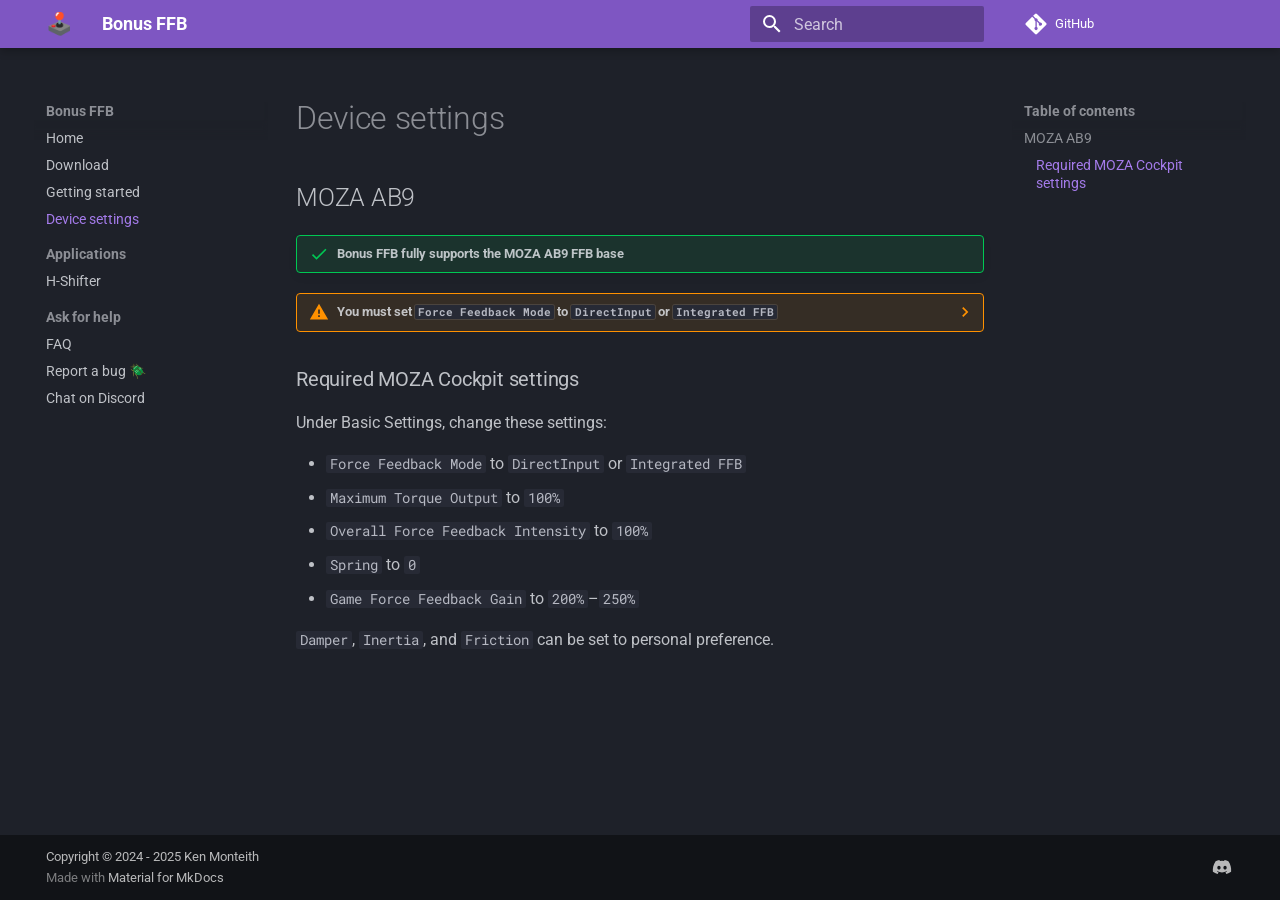
==== commit abe4bcf4: "Deployed 5db0b3e with MkDocs version: 1.6.1" ====
--- a/device-settings/index.html
+++ b/device-settings/index.html
@@ -18,7 +18,7 @@
       
       
       <link rel="icon" href="data:image/svg+xml,<svg xmlns=%22http://www.w3.org/2000/svg%22 viewBox=%220 0 100 100%22><text y=%22.9em%22 font-size=%2290%22>🕹️</text></svg>">
-      <meta name="generator" content="mkdocs-1.6.1, mkdocs-material-9.5.50">
+      <meta name="generator" content="mkdocs-1.6.1, mkdocs-material-9.6.5">
     
     
       
@@ -26,7 +26,7 @@
       
     
     
-      <link rel="stylesheet" href="../assets/stylesheets/main.a40c8224.min.css">
+      <link rel="stylesheet" href="../assets/stylesheets/main.8608ea7d.min.css">
       
         
         <link rel="stylesheet" href="../assets/stylesheets/palette.06af60db.min.css">
@@ -238,6 +238,7 @@
   
   <span class="md-ellipsis">
     Home
+    
   </span>
   
 
@@ -258,6 +259,7 @@
   
   <span class="md-ellipsis">
     Download
+    
   </span>
   
 
@@ -278,6 +280,7 @@
   
   <span class="md-ellipsis">
     Getting started
+    
   </span>
   
 
@@ -307,6 +310,7 @@
   
   <span class="md-ellipsis">
     Device settings
+    
   </span>
   
 
@@ -318,6 +322,7 @@
   
   <span class="md-ellipsis">
     Device settings
+    
   </span>
   
 
@@ -397,6 +402,7 @@
   
   <span class="md-ellipsis">
     Applications
+    
   </span>
   
 
@@ -422,6 +428,7 @@
   
   <span class="md-ellipsis">
     H-Shifter
+    
   </span>
   
 
@@ -465,6 +472,7 @@
   
   <span class="md-ellipsis">
     Ask for help
+    
   </span>
   
 
@@ -485,11 +493,34 @@
   
   
     <li class="md-nav__item">
+      <a href="../faq/" class="md-nav__link">
+        
+  
+  <span class="md-ellipsis">
+    FAQ
+    
+  </span>
+  
+
+      </a>
+    </li>
+  
+
+              
+            
+              
+                
+  
+  
+  
+  
+    <li class="md-nav__item">
       <a href="https://github.com/kgmonteith/BonusFFB/issues" class="md-nav__link">
         
   
   <span class="md-ellipsis">
     Report a bug 🪲
+    
   </span>
   
 
@@ -511,6 +542,7 @@
   
   <span class="md-ellipsis">
     Chat on Discord
+    
   </span>
   
 
@@ -590,6 +622,7 @@
               <article class="md-content__inner md-typeset">
                 
                   
+
 
   
   
@@ -604,7 +637,6 @@
 <summary>You must set <code>Force Feedback Mode</code> to <code>DirectInput</code> or <code>Integrated FFB</code></summary>
 <p>If <code>Force Feedback Mode</code> is incorrect, Bonus FFB will silently fail to send to force feedback commands to the base, resulting a 'dead stick' effect.</p>
 </details>
-<p>As of January 2025, MOZA's Pit House software crashes when an AB9 FFB base is powered on. This usually doesn't matter, just be sure to fully configure your wheel before powering on the AB9 base. It does prevent devices that must be run through Pit House from running correctly&mdash;for example, the MOZA Stalks in ATS/ETS2 compatibility mode.</p>
 <h3 id="required-moza-cockpit-settings">Required MOZA Cockpit settings</h3>
 <p>Under Basic Settings, change these settings:</p>
 <ul>
@@ -685,7 +717,7 @@
     <script id="__config" type="application/json">{"base": "..", "features": ["navigation.sections"], "search": "../assets/javascripts/workers/search.f8cc74c7.min.js", "translations": {"clipboard.copied": "Copied to clipboard", "clipboard.copy": "Copy to clipboard", "search.result.more.one": "1 more on this page", "search.result.more.other": "# more on this page", "search.result.none": "No matching documents", "search.result.one": "1 matching document", "search.result.other": "# matching documents", "search.result.placeholder": "Type to start searching", "search.result.term.missing": "Missing", "select.version": "Select version"}}</script>
     
     
-      <script src="../assets/javascripts/bundle.60a45f97.min.js"></script>
+      <script src="../assets/javascripts/bundle.f1b6f286.min.js"></script>
       
     
   </body>
--- a/assets/stylesheets/main.8608ea7d.min.css
+++ b/assets/stylesheets/main.8608ea7d.min.css
@@ -0,0 +1 @@
+@charset "UTF-8";html{-webkit-text-size-adjust:none;-moz-text-size-adjust:none;text-size-adjust:none;box-sizing:border-box}*,:after,:before{box-sizing:inherit}@media (prefers-reduced-motion){*,:after,:before{transition:none!important}}body{margin:0}a,button,input,label{-webkit-tap-highlight-color:transparent}a{color:inherit;text-decoration:none}hr{border:0;box-sizing:initial;display:block;height:.05rem;overflow:visible;padding:0}small{font-size:80%}sub,sup{line-height:1em}img{border-style:none}table{border-collapse:initial;border-spacing:0}td,th{font-weight:400;vertical-align:top}button{background:#0000;border:0;font-family:inherit;font-size:inherit;margin:0;padding:0}input{border:0;outline:none}:root{--md-primary-fg-color:#4051b5;--md-primary-fg-color--light:#5d6cc0;--md-primary-fg-color--dark:#303fa1;--md-primary-bg-color:#fff;--md-primary-bg-color--light:#ffffffb3;--md-accent-fg-color:#526cfe;--md-accent-fg-color--transparent:#526cfe1a;--md-accent-bg-color:#fff;--md-accent-bg-color--light:#ffffffb3}[data-md-color-scheme=default]{color-scheme:light}[data-md-color-scheme=default] img[src$="#gh-dark-mode-only"],[data-md-color-scheme=default] img[src$="#only-dark"]{display:none}:root,[data-md-color-scheme=default]{--md-hue:225deg;--md-default-fg-color:#000000de;--md-default-fg-color--light:#0000008a;--md-default-fg-color--lighter:#00000052;--md-default-fg-color--lightest:#00000012;--md-default-bg-color:#fff;--md-default-bg-color--light:#ffffffb3;--md-default-bg-color--lighter:#ffffff4d;--md-default-bg-color--lightest:#ffffff1f;--md-code-fg-color:#36464e;--md-code-bg-color:#f5f5f5;--md-code-hl-color:#4287ff;--md-code-hl-color--light:#4287ff1a;--md-code-hl-number-color:#d52a2a;--md-code-hl-special-color:#db1457;--md-code-hl-function-color:#a846b9;--md-code-hl-constant-color:#6e59d9;--md-code-hl-keyword-color:#3f6ec6;--md-code-hl-string-color:#1c7d4d;--md-code-hl-name-color:var(--md-code-fg-color);--md-code-hl-operator-color:var(--md-default-fg-color--light);--md-code-hl-punctuation-color:var(--md-default-fg-color--light);--md-code-hl-comment-color:var(--md-default-fg-color--light);--md-code-hl-generic-color:var(--md-default-fg-color--light);--md-code-hl-variable-color:var(--md-default-fg-color--light);--md-typeset-color:var(--md-default-fg-color);--md-typeset-a-color:var(--md-primary-fg-color);--md-typeset-del-color:#f5503d26;--md-typeset-ins-color:#0bd57026;--md-typeset-kbd-color:#fafafa;--md-typeset-kbd-accent-color:#fff;--md-typeset-kbd-border-color:#b8b8b8;--md-typeset-mark-color:#ffff0080;--md-typeset-table-color:#0000001f;--md-typeset-table-color--light:rgba(0,0,0,.035);--md-admonition-fg-color:var(--md-default-fg-color);--md-admonition-bg-color:var(--md-default-bg-color);--md-warning-fg-color:#000000de;--md-warning-bg-color:#ff9;--md-footer-fg-color:#fff;--md-footer-fg-color--light:#ffffffb3;--md-footer-fg-color--lighter:#ffffff73;--md-footer-bg-color:#000000de;--md-footer-bg-color--dark:#00000052;--md-shadow-z1:0 0.2rem 0.5rem #0000000d,0 0 0.05rem #0000001a;--md-shadow-z2:0 0.2rem 0.5rem #0000001a,0 0 0.05rem #00000040;--md-shadow-z3:0 0.2rem 0.5rem #0003,0 0 0.05rem #00000059}.md-icon svg{fill:currentcolor;display:block;height:1.2rem;width:1.2rem}body{-webkit-font-smoothing:antialiased;-moz-osx-font-smoothing:grayscale;--md-text-font-family:var(--md-text-font,_),-apple-system,BlinkMacSystemFont,Helvetica,Arial,sans-serif;--md-code-font-family:var(--md-code-font,_),SFMono-Regular,Consolas,Menlo,monospace}aside,body,input{font-feature-settings:"kern","liga";color:var(--md-typeset-color);font-family:var(--md-text-font-family)}code,kbd,pre{font-feature-settings:"kern";font-family:var(--md-code-font-family)}:root{--md-typeset-table-sort-icon:url('data:image/svg+xml;charset=utf-8,<svg xmlns="http://www.w3.org/2000/svg" viewBox="0 0 24 24"><path d="m18 21-4-4h3V7h-3l4-4 4 4h-3v10h3M2 19v-2h10v2M2 13v-2h7v2M2 7V5h4v2z"/></svg>');--md-typeset-table-sort-icon--asc:url('data:image/svg+xml;charset=utf-8,<svg xmlns="http://www.w3.org/2000/svg" viewBox="0 0 24 24"><path d="M19 17h3l-4 4-4-4h3V3h2M2 17h10v2H2M6 5v2H2V5m0 6h7v2H2z"/></svg>');--md-typeset-table-sort-icon--desc:url('data:image/svg+xml;charset=utf-8,<svg xmlns="http://www.w3.org/2000/svg" viewBox="0 0 24 24"><path d="M19 7h3l-4-4-4 4h3v14h2M2 17h10v2H2M6 5v2H2V5m0 6h7v2H2z"/></svg>')}.md-typeset{-webkit-print-color-adjust:exact;color-adjust:exact;font-size:.8rem;line-height:1.6;overflow-wrap:break-word}@media print{.md-typeset{font-size:.68rem}}.md-typeset blockquote,.md-typeset dl,.md-typeset figure,.md-typeset ol,.md-typeset pre,.md-typeset ul{margin-bottom:1em;margin-top:1em}.md-typeset h1{color:var(--md-default-fg-color--light);font-size:2em;line-height:1.3;margin:0 0 1.25em}.md-typeset h1,.md-typeset h2{font-weight:300;letter-spacing:-.01em}.md-typeset h2{font-size:1.5625em;line-height:1.4;margin:1.6em 0 .64em}.md-typeset h3{font-size:1.25em;font-weight:400;letter-spacing:-.01em;line-height:1.5;margin:1.6em 0 .8em}.md-typeset h2+h3{margin-top:.8em}.md-typeset h4{font-weight:700;letter-spacing:-.01em;margin:1em 0}.md-typeset h5,.md-typeset h6{color:var(--md-default-fg-color--light);font-size:.8em;font-weight:700;letter-spacing:-.01em;margin:1.25em 0}.md-typeset h5{text-transform:uppercase}.md-typeset h5 code{text-transform:none}.md-typeset hr{border-bottom:.05rem solid var(--md-default-fg-color--lightest);display:flow-root;margin:1.5em 0}.md-typeset a{color:var(--md-typeset-a-color);word-break:break-word}.md-typeset a,.md-typeset a:before{transition:color 125ms}.md-typeset a:focus,.md-typeset a:hover{color:var(--md-accent-fg-color)}.md-typeset a:focus code,.md-typeset a:hover code{background-color:var(--md-accent-fg-color--transparent)}.md-typeset a code{color:currentcolor;transition:background-color 125ms}.md-typeset a.focus-visible{outline-color:var(--md-accent-fg-color);outline-offset:.2rem}.md-typeset code,.md-typeset kbd,.md-typeset pre{color:var(--md-code-fg-color);direction:ltr;font-variant-ligatures:none}@media print{.md-typeset code,.md-typeset kbd,.md-typeset pre{white-space:pre-wrap}}.md-typeset code{background-color:var(--md-code-bg-color);border-radius:.1rem;-webkit-box-decoration-break:clone;box-decoration-break:clone;font-size:.85em;padding:0 .2941176471em;word-break:break-word}.md-typeset code:not(.focus-visible){-webkit-tap-highlight-color:transparent;outline:none}.md-typeset pre{display:flow-root;line-height:1.4;position:relative}.md-typeset pre>code{-webkit-box-decoration-break:slice;box-decoration-break:slice;box-shadow:none;display:block;margin:0;outline-color:var(--md-accent-fg-color);overflow:auto;padding:.7720588235em 1.1764705882em;scrollbar-color:var(--md-default-fg-color--lighter) #0000;scrollbar-width:thin;touch-action:auto;word-break:normal}.md-typeset pre>code:hover{scrollbar-color:var(--md-accent-fg-color) #0000}.md-typeset pre>code::-webkit-scrollbar{height:.2rem;width:.2rem}.md-typeset pre>code::-webkit-scrollbar-thumb{background-color:var(--md-default-fg-color--lighter)}.md-typeset pre>code::-webkit-scrollbar-thumb:hover{background-color:var(--md-accent-fg-color)}.md-typeset kbd{background-color:var(--md-typeset-kbd-color);border-radius:.1rem;box-shadow:0 .1rem 0 .05rem var(--md-typeset-kbd-border-color),0 .1rem 0 var(--md-typeset-kbd-border-color),0 -.1rem .2rem var(--md-typeset-kbd-accent-color) inset;color:var(--md-default-fg-color);display:inline-block;font-size:.75em;padding:0 .6666666667em;vertical-align:text-top;word-break:break-word}.md-typeset mark{background-color:var(--md-typeset-mark-color);-webkit-box-decoration-break:clone;box-decoration-break:clone;color:inherit;word-break:break-word}.md-typeset abbr{border-bottom:.05rem dotted var(--md-default-fg-color--light);cursor:help;text-decoration:none}.md-typeset small{opacity:.75}[dir=ltr] .md-typeset sub,[dir=ltr] .md-typeset sup{margin-left:.078125em}[dir=rtl] .md-typeset sub,[dir=rtl] .md-typeset sup{margin-right:.078125em}[dir=ltr] .md-typeset blockquote{padding-left:.6rem}[dir=rtl] .md-typeset blockquote{padding-right:.6rem}[dir=ltr] .md-typeset blockquote{border-left:.2rem solid var(--md-default-fg-color--lighter)}[dir=rtl] .md-typeset blockquote{border-right:.2rem solid var(--md-default-fg-color--lighter)}.md-typeset blockquote{color:var(--md-default-fg-color--light);margin-left:0;margin-right:0}.md-typeset ul{list-style-type:disc}.md-typeset ul[type]{list-style-type:revert-layer}[dir=ltr] .md-typeset ol,[dir=ltr] .md-typeset ul{margin-left:.625em}[dir=rtl] .md-typeset ol,[dir=rtl] .md-typeset ul{margin-right:.625em}.md-typeset ol,.md-typeset ul{padding:0}.md-typeset ol:not([hidden]),.md-typeset ul:not([hidden]){display:flow-root}.md-typeset ol ol,.md-typeset ul ol{list-style-type:lower-alpha}.md-typeset ol ol ol,.md-typeset ul ol ol{list-style-type:lower-roman}.md-typeset ol ol ol ol,.md-typeset ul ol ol ol{list-style-type:upper-alpha}.md-typeset ol ol ol ol ol,.md-typeset ul ol ol ol ol{list-style-type:upper-roman}.md-typeset ol[type],.md-typeset ul[type]{list-style-type:revert-layer}[dir=ltr] .md-typeset ol li,[dir=ltr] .md-typeset ul li{margin-left:1.25em}[dir=rtl] .md-typeset ol li,[dir=rtl] .md-typeset ul li{margin-right:1.25em}.md-typeset ol li,.md-typeset ul li{margin-bottom:.5em}.md-typeset ol li blockquote,.md-typeset ol li p,.md-typeset ul li blockquote,.md-typeset ul li p{margin:.5em 0}.md-typeset ol li:last-child,.md-typeset ul li:last-child{margin-bottom:0}[dir=ltr] .md-typeset ol li ol,[dir=ltr] .md-typeset ol li ul,[dir=ltr] .md-typeset ul li ol,[dir=ltr] .md-typeset ul li ul{margin-left:.625em}[dir=rtl] .md-typeset ol li ol,[dir=rtl] .md-typeset ol li ul,[dir=rtl] .md-typeset ul li ol,[dir=rtl] .md-typeset ul li ul{margin-right:.625em}.md-typeset ol li ol,.md-typeset ol li ul,.md-typeset ul li ol,.md-typeset ul li ul{margin-bottom:.5em;margin-top:.5em}[dir=ltr] .md-typeset dd{margin-left:1.875em}[dir=rtl] .md-typeset dd{margin-right:1.875em}.md-typeset dd{margin-bottom:1.5em;margin-top:1em}.md-typeset img,.md-typeset svg,.md-typeset video{height:auto;max-width:100%}.md-typeset img[align=left]{margin:1em 1em 1em 0}.md-typeset img[align=right]{margin:1em 0 1em 1em}.md-typeset img[align]:only-child{margin-top:0}.md-typeset figure{display:flow-root;margin:1em auto;max-width:100%;text-align:center;width:-moz-fit-content;width:fit-content}.md-typeset figure img{display:block;margin:0 auto}.md-typeset figcaption{font-style:italic;margin:1em auto;max-width:24rem}.md-typeset iframe{max-width:100%}.md-typeset table:not([class]){background-color:var(--md-default-bg-color);border:.05rem solid var(--md-typeset-table-color);border-radius:.1rem;display:inline-block;font-size:.64rem;max-width:100%;overflow:auto;touch-action:auto}@media print{.md-typeset table:not([class]){display:table}}.md-typeset table:not([class])+*{margin-top:1.5em}.md-typeset table:not([class]) td>:first-child,.md-typeset table:not([class]) th>:first-child{margin-top:0}.md-typeset table:not([class]) td>:last-child,.md-typeset table:not([class]) th>:last-child{margin-bottom:0}.md-typeset table:not([class]) td:not([align]),.md-typeset table:not([class]) th:not([align]){text-align:left}[dir=rtl] .md-typeset table:not([class]) td:not([align]),[dir=rtl] .md-typeset table:not([class]) th:not([align]){text-align:right}.md-typeset table:not([class]) th{font-weight:700;min-width:5rem;padding:.9375em 1.25em;vertical-align:top}.md-typeset table:not([class]) td{border-top:.05rem solid var(--md-typeset-table-color);padding:.9375em 1.25em;vertical-align:top}.md-typeset table:not([class]) tbody tr{transition:background-color 125ms}.md-typeset table:not([class]) tbody tr:hover{background-color:var(--md-typeset-table-color--light);box-shadow:0 .05rem 0 var(--md-default-bg-color) inset}.md-typeset table:not([class]) a{word-break:normal}.md-typeset table th[role=columnheader]{cursor:pointer}[dir=ltr] .md-typeset table th[role=columnheader]:after{margin-left:.5em}[dir=rtl] .md-typeset table th[role=columnheader]:after{margin-right:.5em}.md-typeset table th[role=columnheader]:after{content:"";display:inline-block;height:1.2em;-webkit-mask-image:var(--md-typeset-table-sort-icon);mask-image:var(--md-typeset-table-sort-icon);-webkit-mask-repeat:no-repeat;mask-repeat:no-repeat;-webkit-mask-size:contain;mask-size:contain;transition:background-color 125ms;vertical-align:text-bottom;width:1.2em}.md-typeset table th[role=columnheader]:hover:after{background-color:var(--md-default-fg-color--lighter)}.md-typeset table th[role=columnheader][aria-sort=ascending]:after{background-color:var(--md-default-fg-color--light);-webkit-mask-image:var(--md-typeset-table-sort-icon--asc);mask-image:var(--md-typeset-table-sort-icon--asc)}.md-typeset table th[role=columnheader][aria-sort=descending]:after{background-color:var(--md-default-fg-color--light);-webkit-mask-image:var(--md-typeset-table-sort-icon--desc);mask-image:var(--md-typeset-table-sort-icon--desc)}.md-typeset__scrollwrap{margin:1em -.8rem;overflow-x:auto;touch-action:auto}.md-typeset__table{display:inline-block;margin-bottom:.5em;padding:0 .8rem}@media print{.md-typeset__table{display:block}}html .md-typeset__table table{display:table;margin:0;overflow:hidden;width:100%}@media screen and (max-width:44.984375em){.md-content__inner>pre{margin:1em -.8rem}.md-content__inner>pre code{border-radius:0}}.md-typeset .md-author{border-radius:100%;display:block;flex-shrink:0;height:1.6rem;overflow:hidden;position:relative;transition:color 125ms,transform 125ms;width:1.6rem}.md-typeset .md-author img{display:block}.md-typeset .md-author--more{background:var(--md-default-fg-color--lightest);color:var(--md-default-fg-color--lighter);font-size:.6rem;font-weight:700;line-height:1.6rem;text-align:center}.md-typeset .md-author--long{height:2.4rem;width:2.4rem}.md-typeset a.md-author{transform:scale(1)}.md-typeset a.md-author img{border-radius:100%;filter:grayscale(100%) opacity(75%);transition:filter 125ms}.md-typeset a.md-author:focus,.md-typeset a.md-author:hover{transform:scale(1.1);z-index:1}.md-typeset a.md-author:focus img,.md-typeset a.md-author:hover img{filter:grayscale(0)}.md-banner{background-color:var(--md-footer-bg-color);color:var(--md-footer-fg-color);overflow:auto}@media print{.md-banner{display:none}}.md-banner--warning{background-color:var(--md-warning-bg-color);color:var(--md-warning-fg-color)}.md-banner__inner{font-size:.7rem;margin:.6rem auto;padding:0 .8rem}[dir=ltr] .md-banner__button{float:right}[dir=rtl] .md-banner__button{float:left}.md-banner__button{color:inherit;cursor:pointer;transition:opacity .25s}.no-js .md-banner__button{display:none}.md-banner__button:hover{opacity:.7}html{font-size:125%;height:100%;overflow-x:hidden}@media screen and (min-width:100em){html{font-size:137.5%}}@media screen and (min-width:125em){html{font-size:150%}}body{background-color:var(--md-default-bg-color);display:flex;flex-direction:column;font-size:.5rem;min-height:100%;position:relative;width:100%}@media print{body{display:block}}@media screen and (max-width:59.984375em){body[data-md-scrolllock]{position:fixed}}.md-grid{margin-left:auto;margin-right:auto;max-width:61rem}.md-container{display:flex;flex-direction:column;flex-grow:1}@media print{.md-container{display:block}}.md-main{flex-grow:1}.md-main__inner{display:flex;height:100%;margin-top:1.5rem}.md-ellipsis{overflow:hidden;text-overflow:ellipsis}.md-toggle{display:none}.md-option{height:0;opacity:0;position:absolute;width:0}.md-option:checked+label:not([hidden]){display:block}.md-option.focus-visible+label{outline-color:var(--md-accent-fg-color);outline-style:auto}.md-skip{background-color:var(--md-default-fg-color);border-radius:.1rem;color:var(--md-default-bg-color);font-size:.64rem;margin:.5rem;opacity:0;outline-color:var(--md-accent-fg-color);padding:.3rem .5rem;position:fixed;transform:translateY(.4rem);z-index:-1}.md-skip:focus{opacity:1;transform:translateY(0);transition:transform .25s cubic-bezier(.4,0,.2,1),opacity 175ms 75ms;z-index:10}@page{margin:25mm}:root{--md-clipboard-icon:url('data:image/svg+xml;charset=utf-8,<svg xmlns="http://www.w3.org/2000/svg" viewBox="0 0 24 24"><path d="M19 21H8V7h11m0-2H8a2 2 0 0 0-2 2v14a2 2 0 0 0 2 2h11a2 2 0 0 0 2-2V7a2 2 0 0 0-2-2m-3-4H4a2 2 0 0 0-2 2v14h2V3h12z"/></svg>')}.md-clipboard{border-radius:.1rem;color:var(--md-default-fg-color--lightest);cursor:pointer;height:1.5em;outline-color:var(--md-accent-fg-color);outline-offset:.1rem;position:absolute;right:.5em;top:.5em;transition:color .25s;width:1.5em;z-index:1}@media print{.md-clipboard{display:none}}.md-clipboard:not(.focus-visible){-webkit-tap-highlight-color:transparent;outline:none}:hover>.md-clipboard{color:var(--md-default-fg-color--light)}.md-clipboard:focus,.md-clipboard:hover{color:var(--md-accent-fg-color)}.md-clipboard:after{background-color:currentcolor;content:"";display:block;height:1.125em;margin:0 auto;-webkit-mask-image:var(--md-clipboard-icon);mask-image:var(--md-clipboard-icon);-webkit-mask-position:center;mask-position:center;-webkit-mask-repeat:no-repeat;mask-repeat:no-repeat;-webkit-mask-size:contain;mask-size:contain;width:1.125em}.md-clipboard--inline{cursor:pointer}.md-clipboard--inline code{transition:color .25s,background-color .25s}.md-clipboard--inline:focus code,.md-clipboard--inline:hover code{background-color:var(--md-accent-fg-color--transparent);color:var(--md-accent-fg-color)}.md-typeset .md-code__content{display:grid}@keyframes consent{0%{opacity:0;transform:translateY(100%)}to{opacity:1;transform:translateY(0)}}@keyframes overlay{0%{opacity:0}to{opacity:1}}.md-consent__overlay{animation:overlay .25s both;-webkit-backdrop-filter:blur(.1rem);backdrop-filter:blur(.1rem);background-color:#0000008a;height:100%;opacity:1;position:fixed;top:0;width:100%;z-index:5}.md-consent__inner{animation:consent .5s cubic-bezier(.1,.7,.1,1) both;background-color:var(--md-default-bg-color);border:0;border-radius:.1rem;bottom:0;box-shadow:0 0 .2rem #0000001a,0 .2rem .4rem #0003;max-height:100%;overflow:auto;padding:0;position:fixed;width:100%;z-index:5}.md-consent__form{padding:.8rem}.md-consent__settings{display:none;margin:1em 0}input:checked+.md-consent__settings{display:block}.md-consent__controls{margin-bottom:.8rem}.md-typeset .md-consent__controls .md-button{display:inline}@media screen and (max-width:44.984375em){.md-typeset .md-consent__controls .md-button{display:block;margin-top:.4rem;text-align:center;width:100%}}.md-consent label{cursor:pointer}.md-content{flex-grow:1;min-width:0}.md-content__inner{margin:0 .8rem 1.2rem;padding-top:.6rem}@media screen and (min-width:76.25em){[dir=ltr] .md-sidebar--primary:not([hidden])~.md-content>.md-content__inner{margin-left:1.2rem}[dir=ltr] .md-sidebar--secondary:not([hidden])~.md-content>.md-content__inner,[dir=rtl] .md-sidebar--primary:not([hidden])~.md-content>.md-content__inner{margin-right:1.2rem}[dir=rtl] .md-sidebar--secondary:not([hidden])~.md-content>.md-content__inner{margin-left:1.2rem}}.md-content__inner:before{content:"";display:block;height:.4rem}.md-content__inner>:last-child{margin-bottom:0}[dir=ltr] .md-content__button{float:right}[dir=rtl] .md-content__button{float:left}[dir=ltr] .md-content__button{margin-left:.4rem}[dir=rtl] .md-content__button{margin-right:.4rem}.md-content__button{margin:.4rem 0;padding:0}@media print{.md-content__button{display:none}}.md-typeset .md-content__button{color:var(--md-default-fg-color--lighter)}.md-content__button svg{display:inline;vertical-align:top}[dir=rtl] .md-content__button svg{transform:scaleX(-1)}[dir=ltr] .md-dialog{right:.8rem}[dir=rtl] .md-dialog{left:.8rem}.md-dialog{background-color:var(--md-default-fg-color);border-radius:.1rem;bottom:.8rem;box-shadow:var(--md-shadow-z3);min-width:11.1rem;opacity:0;padding:.4rem .6rem;pointer-events:none;position:fixed;transform:translateY(100%);transition:transform 0ms .4s,opacity .4s;z-index:4}@media print{.md-dialog{display:none}}.md-dialog--active{opacity:1;pointer-events:auto;transform:translateY(0);transition:transform .4s cubic-bezier(.075,.85,.175,1),opacity .4s}.md-dialog__inner{color:var(--md-default-bg-color);font-size:.7rem}.md-feedback{margin:2em 0 1em;text-align:center}.md-feedback fieldset{border:none;margin:0;padding:0}.md-feedback__title{font-weight:700;margin:1em auto}.md-feedback__inner{position:relative}.md-feedback__list{display:flex;flex-wrap:wrap;place-content:baseline center;position:relative}.md-feedback__list:hover .md-icon:not(:disabled){color:var(--md-default-fg-color--lighter)}:disabled .md-feedback__list{min-height:1.8rem}.md-feedback__icon{color:var(--md-default-fg-color--light);cursor:pointer;flex-shrink:0;margin:0 .1rem;transition:color 125ms}.md-feedback__icon:not(:disabled).md-icon:hover{color:var(--md-accent-fg-color)}.md-feedback__icon:disabled{color:var(--md-default-fg-color--lightest);pointer-events:none}.md-feedback__note{opacity:0;position:relative;transform:translateY(.4rem);transition:transform .4s cubic-bezier(.1,.7,.1,1),opacity .15s}.md-feedback__note>*{margin:0 auto;max-width:16rem}:disabled .md-feedback__note{opacity:1;transform:translateY(0)}@media print{.md-feedback{display:none}}.md-footer{background-color:var(--md-footer-bg-color);color:var(--md-footer-fg-color)}@media print{.md-footer{display:none}}.md-footer__inner{justify-content:space-between;overflow:auto;padding:.2rem}.md-footer__inner:not([hidden]){display:flex}.md-footer__link{align-items:end;display:flex;flex-grow:0.01;margin-bottom:.4rem;margin-top:1rem;max-width:100%;outline-color:var(--md-accent-fg-color);overflow:hidden;transition:opacity .25s}.md-footer__link:focus,.md-footer__link:hover{opacity:.7}[dir=rtl] .md-footer__link svg{transform:scaleX(-1)}@media screen and (max-width:44.984375em){.md-footer__link--prev{flex-shrink:0}.md-footer__link--prev .md-footer__title{display:none}}[dir=ltr] .md-footer__link--next{margin-left:auto}[dir=rtl] .md-footer__link--next{margin-right:auto}.md-footer__link--next{text-align:right}[dir=rtl] .md-footer__link--next{text-align:left}.md-footer__title{flex-grow:1;font-size:.9rem;margin-bottom:.7rem;max-width:calc(100% - 2.4rem);padding:0 1rem;white-space:nowrap}.md-footer__button{margin:.2rem;padding:.4rem}.md-footer__direction{font-size:.64rem;opacity:.7}.md-footer-meta{background-color:var(--md-footer-bg-color--dark)}.md-footer-meta__inner{display:flex;flex-wrap:wrap;justify-content:space-between;padding:.2rem}html .md-footer-meta.md-typeset a{color:var(--md-footer-fg-color--light)}html .md-footer-meta.md-typeset a:focus,html .md-footer-meta.md-typeset a:hover{color:var(--md-footer-fg-color)}.md-copyright{color:var(--md-footer-fg-color--lighter);font-size:.64rem;margin:auto .6rem;padding:.4rem 0;width:100%}@media screen and (min-width:45em){.md-copyright{width:auto}}.md-copyright__highlight{color:var(--md-footer-fg-color--light)}.md-social{display:inline-flex;gap:.2rem;margin:0 .4rem;padding:.2rem 0 .6rem}@media screen and (min-width:45em){.md-social{padding:.6rem 0}}.md-social__link{display:inline-block;height:1.6rem;text-align:center;width:1.6rem}.md-social__link:before{line-height:1.9}.md-social__link svg{fill:currentcolor;max-height:.8rem;vertical-align:-25%}.md-typeset .md-button{border:.1rem solid;border-radius:.1rem;color:var(--md-primary-fg-color);cursor:pointer;display:inline-block;font-weight:700;padding:.625em 2em;transition:color 125ms,background-color 125ms,border-color 125ms}.md-typeset .md-button--primary{background-color:var(--md-primary-fg-color);border-color:var(--md-primary-fg-color);color:var(--md-primary-bg-color)}.md-typeset .md-button:focus,.md-typeset .md-button:hover{background-color:var(--md-accent-fg-color);border-color:var(--md-accent-fg-color);color:var(--md-accent-bg-color)}[dir=ltr] .md-typeset .md-input{border-top-left-radius:.1rem}[dir=ltr] .md-typeset .md-input,[dir=rtl] .md-typeset .md-input{border-top-right-radius:.1rem}[dir=rtl] .md-typeset .md-input{border-top-left-radius:.1rem}.md-typeset .md-input{border-bottom:.1rem solid var(--md-default-fg-color--lighter);box-shadow:var(--md-shadow-z1);font-size:.8rem;height:1.8rem;padding:0 .6rem;transition:border .25s,box-shadow .25s}.md-typeset .md-input:focus,.md-typeset .md-input:hover{border-bottom-color:var(--md-accent-fg-color);box-shadow:var(--md-shadow-z2)}.md-typeset .md-input--stretch{width:100%}.md-header{background-color:var(--md-primary-fg-color);box-shadow:0 0 .2rem #0000,0 .2rem .4rem #0000;color:var(--md-primary-bg-color);display:block;left:0;position:sticky;right:0;top:0;z-index:4}@media print{.md-header{display:none}}.md-header[hidden]{transform:translateY(-100%);transition:transform .25s cubic-bezier(.8,0,.6,1),box-shadow .25s}.md-header--shadow{box-shadow:0 0 .2rem #0000001a,0 .2rem .4rem #0003;transition:transform .25s cubic-bezier(.1,.7,.1,1),box-shadow .25s}.md-header__inner{align-items:center;display:flex;padding:0 .2rem}.md-header__button{color:currentcolor;cursor:pointer;margin:.2rem;outline-color:var(--md-accent-fg-color);padding:.4rem;position:relative;transition:opacity .25s;vertical-align:middle;z-index:1}.md-header__button:hover{opacity:.7}.md-header__button:not([hidden]){display:inline-block}.md-header__button:not(.focus-visible){-webkit-tap-highlight-color:transparent;outline:none}.md-header__button.md-logo{margin:.2rem;padding:.4rem}@media screen and (max-width:76.234375em){.md-header__button.md-logo{display:none}}.md-header__button.md-logo img,.md-header__button.md-logo svg{fill:currentcolor;display:block;height:1.2rem;width:auto}@media screen and (min-width:60em){.md-header__button[for=__search]{display:none}}.no-js .md-header__button[for=__search]{display:none}[dir=rtl] .md-header__button[for=__search] svg{transform:scaleX(-1)}@media screen and (min-width:76.25em){.md-header__button[for=__drawer]{display:none}}.md-header__topic{display:flex;max-width:100%;position:absolute;transition:transform .4s cubic-bezier(.1,.7,.1,1),opacity .15s;white-space:nowrap}.md-header__topic+.md-header__topic{opacity:0;pointer-events:none;transform:translateX(1.25rem);transition:transform .4s cubic-bezier(1,.7,.1,.1),opacity .15s;z-index:-1}[dir=rtl] .md-header__topic+.md-header__topic{transform:translateX(-1.25rem)}.md-header__topic:first-child{font-weight:700}[dir=ltr] .md-header__title{margin-left:1rem;margin-right:.4rem}[dir=rtl] .md-header__title{margin-left:.4rem;margin-right:1rem}.md-header__title{flex-grow:1;font-size:.9rem;height:2.4rem;line-height:2.4rem}.md-header__title--active .md-header__topic{opacity:0;pointer-events:none;transform:translateX(-1.25rem);transition:transform .4s cubic-bezier(1,.7,.1,.1),opacity .15s;z-index:-1}[dir=rtl] .md-header__title--active .md-header__topic{transform:translateX(1.25rem)}.md-header__title--active .md-header__topic+.md-header__topic{opacity:1;pointer-events:auto;transform:translateX(0);transition:transform .4s cubic-bezier(.1,.7,.1,1),opacity .15s;z-index:0}.md-header__title>.md-header__ellipsis{height:100%;position:relative;width:100%}.md-header__option{display:flex;flex-shrink:0;max-width:100%;transition:max-width 0ms .25s,opacity .25s .25s;white-space:nowrap}[data-md-toggle=search]:checked~.md-header .md-header__option{max-width:0;opacity:0;transition:max-width 0ms,opacity 0ms}.md-header__option>input{bottom:0}.md-header__source{display:none}@media screen and (min-width:60em){[dir=ltr] .md-header__source{margin-left:1rem}[dir=rtl] .md-header__source{margin-right:1rem}.md-header__source{display:block;max-width:11.7rem;width:11.7rem}}@media screen and (min-width:76.25em){[dir=ltr] .md-header__source{margin-left:1.4rem}[dir=rtl] .md-header__source{margin-right:1.4rem}}.md-meta{color:var(--md-default-fg-color--light);font-size:.7rem;line-height:1.3}.md-meta__list{display:inline-flex;flex-wrap:wrap;list-style:none;margin:0;padding:0}.md-meta__item:not(:last-child):after{content:"·";margin-left:.2rem;margin-right:.2rem}.md-meta__link{color:var(--md-typeset-a-color)}.md-meta__link:focus,.md-meta__link:hover{color:var(--md-accent-fg-color)}.md-draft{background-color:#ff1744;border-radius:.125em;color:#fff;display:inline-block;font-weight:700;padding-left:.5714285714em;padding-right:.5714285714em}:root{--md-nav-icon--prev:url('data:image/svg+xml;charset=utf-8,<svg xmlns="http://www.w3.org/2000/svg" viewBox="0 0 24 24"><path d="M20 11v2H8l5.5 5.5-1.42 1.42L4.16 12l7.92-7.92L13.5 5.5 8 11z"/></svg>');--md-nav-icon--next:url('data:image/svg+xml;charset=utf-8,<svg xmlns="http://www.w3.org/2000/svg" viewBox="0 0 24 24"><path d="M8.59 16.58 13.17 12 8.59 7.41 10 6l6 6-6 6z"/></svg>');--md-toc-icon:url('data:image/svg+xml;charset=utf-8,<svg xmlns="http://www.w3.org/2000/svg" viewBox="0 0 24 24"><path d="M3 9h14V7H3zm0 4h14v-2H3zm0 4h14v-2H3zm16 0h2v-2h-2zm0-10v2h2V7zm0 6h2v-2h-2z"/></svg>')}.md-nav{font-size:.7rem;line-height:1.3}.md-nav__title{color:var(--md-default-fg-color--light);display:block;font-weight:700;overflow:hidden;padding:0 .6rem;text-overflow:ellipsis}.md-nav__title .md-nav__button{display:none}.md-nav__title .md-nav__button img{height:100%;width:auto}.md-nav__title .md-nav__button.md-logo img,.md-nav__title .md-nav__button.md-logo svg{fill:currentcolor;display:block;height:2.4rem;max-width:100%;object-fit:contain;width:auto}.md-nav__list{list-style:none;margin:0;padding:0}.md-nav__link{align-items:flex-start;display:flex;gap:.4rem;margin-top:.625em;scroll-snap-align:start;transition:color 125ms}.md-nav__link--passed{color:var(--md-default-fg-color--light)}.md-nav__item .md-nav__link--active,.md-nav__item .md-nav__link--active code{color:var(--md-typeset-a-color)}.md-nav__link .md-ellipsis{position:relative}[dir=ltr] .md-nav__link .md-icon:last-child{margin-left:auto}[dir=rtl] .md-nav__link .md-icon:last-child{margin-right:auto}.md-nav__link svg{fill:currentcolor;flex-shrink:0;height:1.3em;position:relative}.md-nav__link[for]:focus,.md-nav__link[for]:hover,.md-nav__link[href]:focus,.md-nav__link[href]:hover{color:var(--md-accent-fg-color);cursor:pointer}.md-nav__link.focus-visible{outline-color:var(--md-accent-fg-color);outline-offset:.2rem}.md-nav--primary .md-nav__link[for=__toc]{display:none}.md-nav--primary .md-nav__link[for=__toc] .md-icon:after{background-color:currentcolor;display:block;height:100%;-webkit-mask-image:var(--md-toc-icon);mask-image:var(--md-toc-icon);width:100%}.md-nav--primary .md-nav__link[for=__toc]~.md-nav{display:none}.md-nav__container>.md-nav__link{margin-top:0}.md-nav__container>.md-nav__link:first-child{flex-grow:1;min-width:0}.md-nav__icon{flex-shrink:0}.md-nav__source{display:none}@media screen and (max-width:76.234375em){.md-nav--primary,.md-nav--primary .md-nav{background-color:var(--md-default-bg-color);display:flex;flex-direction:column;height:100%;left:0;position:absolute;right:0;top:0;z-index:1}.md-nav--primary .md-nav__item,.md-nav--primary .md-nav__title{font-size:.8rem;line-height:1.5}.md-nav--primary .md-nav__title{background-color:var(--md-default-fg-color--lightest);color:var(--md-default-fg-color--light);cursor:pointer;height:5.6rem;line-height:2.4rem;padding:3rem .8rem .2rem;position:relative;white-space:nowrap}[dir=ltr] .md-nav--primary .md-nav__title .md-nav__icon{left:.4rem}[dir=rtl] .md-nav--primary .md-nav__title .md-nav__icon{right:.4rem}.md-nav--primary .md-nav__title .md-nav__icon{display:block;height:1.2rem;margin:.2rem;position:absolute;top:.4rem;width:1.2rem}.md-nav--primary .md-nav__title .md-nav__icon:after{background-color:currentcolor;content:"";display:block;height:100%;-webkit-mask-image:var(--md-nav-icon--prev);mask-image:var(--md-nav-icon--prev);-webkit-mask-position:center;mask-position:center;-webkit-mask-repeat:no-repeat;mask-repeat:no-repeat;-webkit-mask-size:contain;mask-size:contain;width:100%}.md-nav--primary .md-nav__title~.md-nav__list{background-color:var(--md-default-bg-color);box-shadow:0 .05rem 0 var(--md-default-fg-color--lightest) inset;overflow-y:auto;scroll-snap-type:y mandatory;touch-action:pan-y}.md-nav--primary .md-nav__title~.md-nav__list>:first-child{border-top:0}.md-nav--primary .md-nav__title[for=__drawer]{background-color:var(--md-primary-fg-color);color:var(--md-primary-bg-color);font-weight:700}.md-nav--primary .md-nav__title .md-logo{display:block;left:.2rem;margin:.2rem;padding:.4rem;position:absolute;right:.2rem;top:.2rem}.md-nav--primary .md-nav__list{flex:1}.md-nav--primary .md-nav__item{border-top:.05rem solid var(--md-default-fg-color--lightest)}.md-nav--primary .md-nav__item--active>.md-nav__link{color:var(--md-typeset-a-color)}.md-nav--primary .md-nav__item--active>.md-nav__link:focus,.md-nav--primary .md-nav__item--active>.md-nav__link:hover{color:var(--md-accent-fg-color)}.md-nav--primary .md-nav__link{margin-top:0;padding:.6rem .8rem}.md-nav--primary .md-nav__link svg{margin-top:.1em}.md-nav--primary .md-nav__link>.md-nav__link{padding:0}[dir=ltr] .md-nav--primary .md-nav__link .md-nav__icon{margin-right:-.2rem}[dir=rtl] .md-nav--primary .md-nav__link .md-nav__icon{margin-left:-.2rem}.md-nav--primary .md-nav__link .md-nav__icon{font-size:1.2rem;height:1.2rem;width:1.2rem}.md-nav--primary .md-nav__link .md-nav__icon:after{background-color:currentcolor;content:"";display:block;height:100%;-webkit-mask-image:var(--md-nav-icon--next);mask-image:var(--md-nav-icon--next);-webkit-mask-position:center;mask-position:center;-webkit-mask-repeat:no-repeat;mask-repeat:no-repeat;-webkit-mask-size:contain;mask-size:contain;width:100%}[dir=rtl] .md-nav--primary .md-nav__icon:after{transform:scale(-1)}.md-nav--primary .md-nav--secondary .md-nav{background-color:initial;position:static}[dir=ltr] .md-nav--primary .md-nav--secondary .md-nav .md-nav__link{padding-left:1.4rem}[dir=rtl] .md-nav--primary .md-nav--secondary .md-nav .md-nav__link{padding-right:1.4rem}[dir=ltr] .md-nav--primary .md-nav--secondary .md-nav .md-nav .md-nav__link{padding-left:2rem}[dir=rtl] .md-nav--primary .md-nav--secondary .md-nav .md-nav .md-nav__link{padding-right:2rem}[dir=ltr] .md-nav--primary .md-nav--secondary .md-nav .md-nav .md-nav .md-nav__link{padding-left:2.6rem}[dir=rtl] .md-nav--primary .md-nav--secondary .md-nav .md-nav .md-nav .md-nav__link{padding-right:2.6rem}[dir=ltr] .md-nav--primary .md-nav--secondary .md-nav .md-nav .md-nav .md-nav .md-nav__link{padding-left:3.2rem}[dir=rtl] .md-nav--primary .md-nav--secondary .md-nav .md-nav .md-nav .md-nav .md-nav__link{padding-right:3.2rem}.md-nav--secondary{background-color:initial}.md-nav__toggle~.md-nav{display:flex;opacity:0;transform:translateX(100%);transition:transform .25s cubic-bezier(.8,0,.6,1),opacity 125ms 50ms}[dir=rtl] .md-nav__toggle~.md-nav{transform:translateX(-100%)}.md-nav__toggle:checked~.md-nav{opacity:1;transform:translateX(0);transition:transform .25s cubic-bezier(.4,0,.2,1),opacity 125ms 125ms}.md-nav__toggle:checked~.md-nav>.md-nav__list{-webkit-backface-visibility:hidden;backface-visibility:hidden}}@media screen and (max-width:59.984375em){.md-nav--primary .md-nav__link[for=__toc]{display:flex}.md-nav--primary .md-nav__link[for=__toc] .md-icon:after{content:""}.md-nav--primary .md-nav__link[for=__toc]+.md-nav__link{display:none}.md-nav--primary .md-nav__link[for=__toc]~.md-nav{display:flex}.md-nav__source{background-color:var(--md-primary-fg-color--dark);color:var(--md-primary-bg-color);display:block;padding:0 .2rem}}@media screen and (min-width:60em) and (max-width:76.234375em){.md-nav--integrated .md-nav__link[for=__toc]{display:flex}.md-nav--integrated .md-nav__link[for=__toc] .md-icon:after{content:""}.md-nav--integrated .md-nav__link[for=__toc]+.md-nav__link{display:none}.md-nav--integrated .md-nav__link[for=__toc]~.md-nav{display:flex}}@media screen and (min-width:60em){.md-nav{margin-bottom:-.4rem}.md-nav--secondary .md-nav__title{background:var(--md-default-bg-color);box-shadow:0 0 .4rem .4rem var(--md-default-bg-color);position:sticky;top:0;z-index:1}.md-nav--secondary .md-nav__title[for=__toc]{scroll-snap-align:start}.md-nav--secondary .md-nav__title .md-nav__icon{display:none}[dir=ltr] .md-nav--secondary .md-nav__list{padding-left:.6rem}[dir=rtl] .md-nav--secondary .md-nav__list{padding-right:.6rem}.md-nav--secondary .md-nav__list{padding-bottom:.4rem}[dir=ltr] .md-nav--secondary .md-nav__item>.md-nav__link{margin-right:.4rem}[dir=rtl] .md-nav--secondary .md-nav__item>.md-nav__link{margin-left:.4rem}}@media screen and (min-width:76.25em){.md-nav{margin-bottom:-.4rem;transition:max-height .25s cubic-bezier(.86,0,.07,1)}.md-nav--primary .md-nav__title{background:var(--md-default-bg-color);box-shadow:0 0 .4rem .4rem var(--md-default-bg-color);position:sticky;top:0;z-index:1}.md-nav--primary .md-nav__title[for=__drawer]{scroll-snap-align:start}.md-nav--primary .md-nav__title .md-nav__icon{display:none}[dir=ltr] .md-nav--primary .md-nav__list{padding-left:.6rem}[dir=rtl] .md-nav--primary .md-nav__list{padding-right:.6rem}.md-nav--primary .md-nav__list{padding-bottom:.4rem}[dir=ltr] .md-nav--primary .md-nav__item>.md-nav__link{margin-right:.4rem}[dir=rtl] .md-nav--primary .md-nav__item>.md-nav__link{margin-left:.4rem}.md-nav__toggle~.md-nav{display:grid;grid-template-rows:minmax(.4rem,0fr);opacity:0;transition:grid-template-rows .25s cubic-bezier(.86,0,.07,1),opacity .25s,visibility 0ms .25s;visibility:collapse}.md-nav__toggle~.md-nav>.md-nav__list{overflow:hidden}.md-nav__toggle.md-toggle--indeterminate~.md-nav,.md-nav__toggle:checked~.md-nav{grid-template-rows:minmax(.4rem,1fr);opacity:1;transition:grid-template-rows .25s cubic-bezier(.86,0,.07,1),opacity .15s .1s,visibility 0ms;visibility:visible}.md-nav__toggle.md-toggle--indeterminate~.md-nav{transition:none}.md-nav__item--nested>.md-nav>.md-nav__title{display:none}.md-nav__item--section{display:block;margin:1.25em 0}.md-nav__item--section:last-child{margin-bottom:0}.md-nav__item--section>.md-nav__link{font-weight:700}.md-nav__item--section>.md-nav__link[for]{color:var(--md-default-fg-color--light)}.md-nav__item--section>.md-nav__link:not(.md-nav__container){pointer-events:none}.md-nav__item--section>.md-nav__link .md-icon,.md-nav__item--section>.md-nav__link>[for]{display:none}[dir=ltr] .md-nav__item--section>.md-nav{margin-left:-.6rem}[dir=rtl] .md-nav__item--section>.md-nav{margin-right:-.6rem}.md-nav__item--section>.md-nav{display:block;opacity:1;visibility:visible}.md-nav__item--section>.md-nav>.md-nav__list>.md-nav__item{padding:0}.md-nav__icon{border-radius:100%;height:.9rem;transition:background-color .25s;width:.9rem}.md-nav__icon:hover{background-color:var(--md-accent-fg-color--transparent)}.md-nav__icon:after{background-color:currentcolor;border-radius:100%;content:"";display:inline-block;height:100%;-webkit-mask-image:var(--md-nav-icon--next);mask-image:var(--md-nav-icon--next);-webkit-mask-position:center;mask-position:center;-webkit-mask-repeat:no-repeat;mask-repeat:no-repeat;-webkit-mask-size:contain;mask-size:contain;transition:transform .25s;vertical-align:-.1rem;width:100%}[dir=rtl] .md-nav__icon:after{transform:rotate(180deg)}.md-nav__item--nested .md-nav__toggle:checked~.md-nav__link .md-nav__icon:after,.md-nav__item--nested .md-toggle--indeterminate~.md-nav__link .md-nav__icon:after{transform:rotate(90deg)}.md-nav--lifted>.md-nav__list>.md-nav__item,.md-nav--lifted>.md-nav__title{display:none}.md-nav--lifted>.md-nav__list>.md-nav__item--active{display:block}.md-nav--lifted>.md-nav__list>.md-nav__item--active>.md-nav__link{background:var(--md-default-bg-color);box-shadow:0 0 .4rem .4rem var(--md-default-bg-color);margin-top:0;position:sticky;top:0;z-index:1}.md-nav--lifted>.md-nav__list>.md-nav__item--active>.md-nav__link:not(.md-nav__container){pointer-events:none}.md-nav--lifted>.md-nav__list>.md-nav__item--active.md-nav__item--section{margin:0}[dir=ltr] .md-nav--lifted>.md-nav__list>.md-nav__item>.md-nav:not(.md-nav--secondary){margin-left:-.6rem}[dir=rtl] .md-nav--lifted>.md-nav__list>.md-nav__item>.md-nav:not(.md-nav--secondary){margin-right:-.6rem}.md-nav--lifted>.md-nav__list>.md-nav__item>[for]{color:var(--md-default-fg-color--light)}.md-nav--lifted .md-nav[data-md-level="1"]{grid-template-rows:minmax(.4rem,1fr);opacity:1;visibility:visible}[dir=ltr] .md-nav--integrated>.md-nav__list>.md-nav__item--active .md-nav--secondary{border-left:.05rem solid var(--md-primary-fg-color)}[dir=rtl] .md-nav--integrated>.md-nav__list>.md-nav__item--active .md-nav--secondary{border-right:.05rem solid var(--md-primary-fg-color)}.md-nav--integrated>.md-nav__list>.md-nav__item--active .md-nav--secondary{display:block;margin-bottom:1.25em;opacity:1;visibility:visible}.md-nav--integrated>.md-nav__list>.md-nav__item--active .md-nav--secondary>.md-nav__list{overflow:visible;padding-bottom:0}.md-nav--integrated>.md-nav__list>.md-nav__item--active .md-nav--secondary>.md-nav__title{display:none}}.md-pagination{font-size:.8rem;font-weight:700;gap:.4rem}.md-pagination,.md-pagination>*{align-items:center;display:flex;justify-content:center}.md-pagination>*{border-radius:.2rem;height:1.8rem;min-width:1.8rem;text-align:center}.md-pagination__current{background-color:var(--md-default-fg-color--lightest);color:var(--md-default-fg-color--light)}.md-pagination__link{transition:color 125ms,background-color 125ms}.md-pagination__link:focus,.md-pagination__link:hover{background-color:var(--md-accent-fg-color--transparent);color:var(--md-accent-fg-color)}.md-pagination__link:focus svg,.md-pagination__link:hover svg{color:var(--md-accent-fg-color)}.md-pagination__link.focus-visible{outline-color:var(--md-accent-fg-color);outline-offset:.2rem}.md-pagination__link svg{fill:currentcolor;color:var(--md-default-fg-color--lighter);display:block;max-height:100%;width:1.2rem}.md-post__back{border-bottom:.05rem solid var(--md-default-fg-color--lightest);margin-bottom:1.2rem;padding-bottom:1.2rem}@media screen and (max-width:76.234375em){.md-post__back{display:none}}[dir=rtl] .md-post__back svg{transform:scaleX(-1)}.md-post__authors{display:flex;flex-direction:column;gap:.6rem;margin:0 .6rem 1.2rem}.md-post .md-post__meta a{transition:color 125ms}.md-post .md-post__meta a:focus,.md-post .md-post__meta a:hover{color:var(--md-accent-fg-color)}.md-post__title{color:var(--md-default-fg-color--light);font-weight:700}.md-post--excerpt{margin-bottom:3.2rem}.md-post--excerpt .md-post__header{align-items:center;display:flex;gap:.6rem;min-height:1.6rem}.md-post--excerpt .md-post__authors{align-items:center;display:inline-flex;flex-direction:row;gap:.2rem;margin:0;min-height:2.4rem}[dir=ltr] .md-post--excerpt .md-post__meta .md-meta__list{margin-right:.4rem}[dir=rtl] .md-post--excerpt .md-post__meta .md-meta__list{margin-left:.4rem}.md-post--excerpt .md-post__content>:first-child{--md-scroll-margin:6rem;margin-top:0}.md-post>.md-nav--secondary{margin:1em 0}.md-profile{align-items:center;display:flex;font-size:.7rem;gap:.6rem;line-height:1.4;width:100%}.md-profile__description{flex-grow:1}.md-content--post{display:flex}@media screen and (max-width:76.234375em){.md-content--post{flex-flow:column-reverse}}.md-content--post>.md-content__inner{flex-grow:1;min-width:0}@media screen and (min-width:76.25em){[dir=ltr] .md-content--post>.md-content__inner{margin-left:1.2rem}[dir=rtl] .md-content--post>.md-content__inner{margin-right:1.2rem}}@media screen and (max-width:76.234375em){.md-sidebar.md-sidebar--post{padding:0;position:static;width:100%}.md-sidebar.md-sidebar--post .md-sidebar__scrollwrap{overflow:visible}.md-sidebar.md-sidebar--post .md-sidebar__inner{padding:0}.md-sidebar.md-sidebar--post .md-post__meta{margin-left:.6rem;margin-right:.6rem}.md-sidebar.md-sidebar--post .md-nav__item{border:none;display:inline}.md-sidebar.md-sidebar--post .md-nav__list{display:inline-flex;flex-wrap:wrap;gap:.6rem;padding-bottom:.6rem;padding-top:.6rem}.md-sidebar.md-sidebar--post .md-nav__link{padding:0}.md-sidebar.md-sidebar--post .md-nav{height:auto;margin-bottom:0;position:static}}:root{--md-progress-value:0;--md-progress-delay:400ms}.md-progress{background:var(--md-primary-bg-color);height:.075rem;opacity:min(clamp(0,var(--md-progress-value),1),clamp(0,100 - var(--md-progress-value),1));position:fixed;top:0;transform:scaleX(calc(var(--md-progress-value)*1%));transform-origin:left;transition:transform .5s cubic-bezier(.19,1,.22,1),opacity .25s var(--md-progress-delay);width:100%;z-index:4}:root{--md-search-result-icon:url('data:image/svg+xml;charset=utf-8,<svg xmlns="http://www.w3.org/2000/svg" viewBox="0 0 24 24"><path d="M14 2H6a2 2 0 0 0-2 2v16a2 2 0 0 0 2 2h7c-.41-.25-.8-.56-1.14-.9-.33-.33-.61-.7-.86-1.1H6V4h7v5h5v1.18c.71.16 1.39.43 2 .82V8zm6.31 16.9c1.33-2.11.69-4.9-1.4-6.22-2.11-1.33-4.91-.68-6.22 1.4-1.34 2.11-.69 4.89 1.4 6.22 1.46.93 3.32.93 4.79.02L22 23.39 23.39 22zm-3.81.1a2.5 2.5 0 0 1-2.5-2.5 2.5 2.5 0 0 1 2.5-2.5 2.5 2.5 0 0 1 2.5 2.5 2.5 2.5 0 0 1-2.5 2.5"/></svg>')}.md-search{position:relative}@media screen and (min-width:60em){.md-search{padding:.2rem 0}}.no-js .md-search{display:none}.md-search__overlay{opacity:0;z-index:1}@media screen and (max-width:59.984375em){[dir=ltr] .md-search__overlay{left:-2.2rem}[dir=rtl] .md-search__overlay{right:-2.2rem}.md-search__overlay{background-color:var(--md-default-bg-color);border-radius:1rem;height:2rem;overflow:hidden;pointer-events:none;position:absolute;top:-1rem;transform-origin:center;transition:transform .3s .1s,opacity .2s .2s;width:2rem}[data-md-toggle=search]:checked~.md-header .md-search__overlay{opacity:1;transition:transform .4s,opacity .1s}}@media screen and (min-width:60em){[dir=ltr] .md-search__overlay{left:0}[dir=rtl] .md-search__overlay{right:0}.md-search__overlay{background-color:#0000008a;cursor:pointer;height:0;position:fixed;top:0;transition:width 0ms .25s,height 0ms .25s,opacity .25s;width:0}[data-md-toggle=search]:checked~.md-header .md-search__overlay{height:200vh;opacity:1;transition:width 0ms,height 0ms,opacity .25s;width:100%}}@media screen and (max-width:29.984375em){[data-md-toggle=search]:checked~.md-header .md-search__overlay{transform:scale(45)}}@media screen and (min-width:30em) and (max-width:44.984375em){[data-md-toggle=search]:checked~.md-header .md-search__overlay{transform:scale(60)}}@media screen and (min-width:45em) and (max-width:59.984375em){[data-md-toggle=search]:checked~.md-header .md-search__overlay{transform:scale(75)}}.md-search__inner{-webkit-backface-visibility:hidden;backface-visibility:hidden}@media screen and (max-width:59.984375em){[dir=ltr] .md-search__inner{left:0}[dir=rtl] .md-search__inner{right:0}.md-search__inner{height:0;opacity:0;overflow:hidden;position:fixed;top:0;transform:translateX(5%);transition:width 0ms .3s,height 0ms .3s,transform .15s cubic-bezier(.4,0,.2,1) .15s,opacity .15s .15s;width:0;z-index:2}[dir=rtl] .md-search__inner{transform:translateX(-5%)}[data-md-toggle=search]:checked~.md-header .md-search__inner{height:100%;opacity:1;transform:translateX(0);transition:width 0ms 0ms,height 0ms 0ms,transform .15s cubic-bezier(.1,.7,.1,1) .15s,opacity .15s .15s;width:100%}}@media screen and (min-width:60em){[dir=ltr] .md-search__inner{float:right}[dir=rtl] .md-search__inner{float:left}.md-search__inner{padding:.1rem 0;position:relative;transition:width .25s cubic-bezier(.1,.7,.1,1);width:11.7rem}}@media screen and (min-width:60em) and (max-width:76.234375em){[data-md-toggle=search]:checked~.md-header .md-search__inner{width:23.4rem}}@media screen and (min-width:76.25em){[data-md-toggle=search]:checked~.md-header .md-search__inner{width:34.4rem}}.md-search__form{background-color:var(--md-default-bg-color);box-shadow:0 0 .6rem #0000;height:2.4rem;position:relative;transition:color .25s,background-color .25s;z-index:2}@media screen and (min-width:60em){.md-search__form{background-color:#00000042;border-radius:.1rem;height:1.8rem}.md-search__form:hover{background-color:#ffffff1f}}[data-md-toggle=search]:checked~.md-header .md-search__form{background-color:var(--md-default-bg-color);border-radius:.1rem .1rem 0 0;box-shadow:0 0 .6rem #00000012;color:var(--md-default-fg-color)}[dir=ltr] .md-search__input{padding-left:3.6rem;padding-right:2.2rem}[dir=rtl] .md-search__input{padding-left:2.2rem;padding-right:3.6rem}.md-search__input{background:#0000;font-size:.9rem;height:100%;position:relative;text-overflow:ellipsis;width:100%;z-index:2}.md-search__input::placeholder{transition:color .25s}.md-search__input::placeholder,.md-search__input~.md-search__icon{color:var(--md-default-fg-color--light)}.md-search__input::-ms-clear{display:none}@media screen and (max-width:59.984375em){.md-search__input{font-size:.9rem;height:2.4rem;width:100%}}@media screen and (min-width:60em){[dir=ltr] .md-search__input{padding-left:2.2rem}[dir=rtl] .md-search__input{padding-right:2.2rem}.md-search__input{color:inherit;font-size:.8rem}.md-search__input::placeholder{color:var(--md-primary-bg-color--light)}.md-search__input+.md-search__icon{color:var(--md-primary-bg-color)}[data-md-toggle=search]:checked~.md-header .md-search__input{text-overflow:clip}[data-md-toggle=search]:checked~.md-header .md-search__input+.md-search__icon{color:var(--md-default-fg-color--light)}[data-md-toggle=search]:checked~.md-header .md-search__input::placeholder{color:#0000}}.md-search__icon{cursor:pointer;display:inline-block;height:1.2rem;transition:color .25s,opacity .25s;width:1.2rem}.md-search__icon:hover{opacity:.7}[dir=ltr] .md-search__icon[for=__search]{left:.5rem}[dir=rtl] .md-search__icon[for=__search]{right:.5rem}.md-search__icon[for=__search]{position:absolute;top:.3rem;z-index:2}[dir=rtl] .md-search__icon[for=__search] svg{transform:scaleX(-1)}@media screen and (max-width:59.984375em){[dir=ltr] .md-search__icon[for=__search]{left:.8rem}[dir=rtl] .md-search__icon[for=__search]{right:.8rem}.md-search__icon[for=__search]{top:.6rem}.md-search__icon[for=__search] svg:first-child{display:none}}@media screen and (min-width:60em){.md-search__icon[for=__search]{pointer-events:none}.md-search__icon[for=__search] svg:last-child{display:none}}[dir=ltr] .md-search__options{right:.5rem}[dir=rtl] .md-search__options{left:.5rem}.md-search__options{pointer-events:none;position:absolute;top:.3rem;z-index:2}@media screen and (max-width:59.984375em){[dir=ltr] .md-search__options{right:.8rem}[dir=rtl] .md-search__options{left:.8rem}.md-search__options{top:.6rem}}[dir=ltr] .md-search__options>.md-icon{margin-left:.2rem}[dir=rtl] .md-search__options>.md-icon{margin-right:.2rem}.md-search__options>.md-icon{color:var(--md-default-fg-color--light);opacity:0;transform:scale(.75);transition:transform .15s cubic-bezier(.1,.7,.1,1),opacity .15s}.md-search__options>.md-icon:not(.focus-visible){-webkit-tap-highlight-color:transparent;outline:none}[data-md-toggle=search]:checked~.md-header .md-search__input:valid~.md-search__options>.md-icon{opacity:1;pointer-events:auto;transform:scale(1)}[data-md-toggle=search]:checked~.md-header .md-search__input:valid~.md-search__options>.md-icon:hover{opacity:.7}[dir=ltr] .md-search__suggest{padding-left:3.6rem;padding-right:2.2rem}[dir=rtl] .md-search__suggest{padding-left:2.2rem;padding-right:3.6rem}.md-search__suggest{align-items:center;color:var(--md-default-fg-color--lighter);display:flex;font-size:.9rem;height:100%;opacity:0;position:absolute;top:0;transition:opacity 50ms;white-space:nowrap;width:100%}@media screen and (min-width:60em){[dir=ltr] .md-search__suggest{padding-left:2.2rem}[dir=rtl] .md-search__suggest{padding-right:2.2rem}.md-search__suggest{font-size:.8rem}}[data-md-toggle=search]:checked~.md-header .md-search__suggest{opacity:1;transition:opacity .3s .1s}[dir=ltr] .md-search__output{border-bottom-left-radius:.1rem}[dir=ltr] .md-search__output,[dir=rtl] .md-search__output{border-bottom-right-radius:.1rem}[dir=rtl] .md-search__output{border-bottom-left-radius:.1rem}.md-search__output{overflow:hidden;position:absolute;width:100%;z-index:1}@media screen and (max-width:59.984375em){.md-search__output{bottom:0;top:2.4rem}}@media screen and (min-width:60em){.md-search__output{opacity:0;top:1.9rem;transition:opacity .4s}[data-md-toggle=search]:checked~.md-header .md-search__output{box-shadow:var(--md-shadow-z3);opacity:1}}.md-search__scrollwrap{-webkit-backface-visibility:hidden;backface-visibility:hidden;background-color:var(--md-default-bg-color);height:100%;overflow-y:auto;touch-action:pan-y}@media (-webkit-max-device-pixel-ratio:1),(max-resolution:1dppx){.md-search__scrollwrap{transform:translateZ(0)}}@media screen and (min-width:60em) and (max-width:76.234375em){.md-search__scrollwrap{width:23.4rem}}@media screen and (min-width:76.25em){.md-search__scrollwrap{width:34.4rem}}@media screen and (min-width:60em){.md-search__scrollwrap{max-height:0;scrollbar-color:var(--md-default-fg-color--lighter) #0000;scrollbar-width:thin}[data-md-toggle=search]:checked~.md-header .md-search__scrollwrap{max-height:75vh}.md-search__scrollwrap:hover{scrollbar-color:var(--md-accent-fg-color) #0000}.md-search__scrollwrap::-webkit-scrollbar{height:.2rem;width:.2rem}.md-search__scrollwrap::-webkit-scrollbar-thumb{background-color:var(--md-default-fg-color--lighter)}.md-search__scrollwrap::-webkit-scrollbar-thumb:hover{background-color:var(--md-accent-fg-color)}}.md-search-result{color:var(--md-default-fg-color);word-break:break-word}.md-search-result__meta{background-color:var(--md-default-fg-color--lightest);color:var(--md-default-fg-color--light);font-size:.64rem;line-height:1.8rem;padding:0 .8rem;scroll-snap-align:start}@media screen and (min-width:60em){[dir=ltr] .md-search-result__meta{padding-left:2.2rem}[dir=rtl] .md-search-result__meta{padding-right:2.2rem}}.md-search-result__list{list-style:none;margin:0;padding:0;-webkit-user-select:none;user-select:none}.md-search-result__item{box-shadow:0 -.05rem var(--md-default-fg-color--lightest)}.md-search-result__item:first-child{box-shadow:none}.md-search-result__link{display:block;outline:none;scroll-snap-align:start;transition:background-color .25s}.md-search-result__link:focus,.md-search-result__link:hover{background-color:var(--md-accent-fg-color--transparent)}.md-search-result__link:last-child p:last-child{margin-bottom:.6rem}.md-search-result__more>summary{cursor:pointer;display:block;outline:none;position:sticky;scroll-snap-align:start;top:0;z-index:1}.md-search-result__more>summary::marker{display:none}.md-search-result__more>summary::-webkit-details-marker{display:none}.md-search-result__more>summary>div{color:var(--md-typeset-a-color);font-size:.64rem;padding:.75em .8rem;transition:color .25s,background-color .25s}@media screen and (min-width:60em){[dir=ltr] .md-search-result__more>summary>div{padding-left:2.2rem}[dir=rtl] .md-search-result__more>summary>div{padding-right:2.2rem}}.md-search-result__more>summary:focus>div,.md-search-result__more>summary:hover>div{background-color:var(--md-accent-fg-color--transparent);color:var(--md-accent-fg-color)}.md-search-result__more[open]>summary{background-color:var(--md-default-bg-color)}.md-search-result__article{overflow:hidden;padding:0 .8rem;position:relative}@media screen and (min-width:60em){[dir=ltr] .md-search-result__article{padding-left:2.2rem}[dir=rtl] .md-search-result__article{padding-right:2.2rem}}[dir=ltr] .md-search-result__icon{left:0}[dir=rtl] .md-search-result__icon{right:0}.md-search-result__icon{color:var(--md-default-fg-color--light);height:1.2rem;margin:.5rem;position:absolute;width:1.2rem}@media screen and (max-width:59.984375em){.md-search-result__icon{display:none}}.md-search-result__icon:after{background-color:currentcolor;content:"";display:inline-block;height:100%;-webkit-mask-image:var(--md-search-result-icon);mask-image:var(--md-search-result-icon);-webkit-mask-position:center;mask-position:center;-webkit-mask-repeat:no-repeat;mask-repeat:no-repeat;-webkit-mask-size:contain;mask-size:contain;width:100%}[dir=rtl] .md-search-result__icon:after{transform:scaleX(-1)}.md-search-result .md-typeset{color:var(--md-default-fg-color--light);font-size:.64rem;line-height:1.6}.md-search-result .md-typeset h1{color:var(--md-default-fg-color);font-size:.8rem;font-weight:400;line-height:1.4;margin:.55rem 0}.md-search-result .md-typeset h1 mark{text-decoration:none}.md-search-result .md-typeset h2{color:var(--md-default-fg-color);font-size:.64rem;font-weight:700;line-height:1.6;margin:.5em 0}.md-search-result .md-typeset h2 mark{text-decoration:none}.md-search-result__terms{color:var(--md-default-fg-color);display:block;font-size:.64rem;font-style:italic;margin:.5em 0}.md-search-result mark{background-color:initial;color:var(--md-accent-fg-color);text-decoration:underline}.md-select{position:relative;z-index:1}.md-select__inner{background-color:var(--md-default-bg-color);border-radius:.1rem;box-shadow:var(--md-shadow-z2);color:var(--md-default-fg-color);left:50%;margin-top:.2rem;max-height:0;opacity:0;position:absolute;top:calc(100% - .2rem);transform:translate3d(-50%,.3rem,0);transition:transform .25s 375ms,opacity .25s .25s,max-height 0ms .5s}.md-select:focus-within .md-select__inner,.md-select:hover .md-select__inner{max-height:10rem;opacity:1;transform:translate3d(-50%,0,0);transition:transform .25s cubic-bezier(.1,.7,.1,1),opacity .25s,max-height 0ms}.md-select__inner:after{border-bottom:.2rem solid #0000;border-bottom-color:var(--md-default-bg-color);border-left:.2rem solid #0000;border-right:.2rem solid #0000;border-top:0;content:"";height:0;left:50%;margin-left:-.2rem;margin-top:-.2rem;position:absolute;top:0;width:0}.md-select__list{border-radius:.1rem;font-size:.8rem;list-style-type:none;margin:0;max-height:inherit;overflow:auto;padding:0}.md-select__item{line-height:1.8rem}[dir=ltr] .md-select__link{padding-left:.6rem;padding-right:1.2rem}[dir=rtl] .md-select__link{padding-left:1.2rem;padding-right:.6rem}.md-select__link{cursor:pointer;display:block;outline:none;scroll-snap-align:start;transition:background-color .25s,color .25s;width:100%}.md-select__link:focus,.md-select__link:hover{color:var(--md-accent-fg-color)}.md-select__link:focus{background-color:var(--md-default-fg-color--lightest)}.md-sidebar{align-self:flex-start;flex-shrink:0;padding:1.2rem 0;position:sticky;top:2.4rem;width:12.1rem}@media print{.md-sidebar{display:none}}@media screen and (max-width:76.234375em){[dir=ltr] .md-sidebar--primary{left:-12.1rem}[dir=rtl] .md-sidebar--primary{right:-12.1rem}.md-sidebar--primary{background-color:var(--md-default-bg-color);display:block;height:100%;position:fixed;top:0;transform:translateX(0);transition:transform .25s cubic-bezier(.4,0,.2,1),box-shadow .25s;width:12.1rem;z-index:5}[data-md-toggle=drawer]:checked~.md-container .md-sidebar--primary{box-shadow:var(--md-shadow-z3);transform:translateX(12.1rem)}[dir=rtl] [data-md-toggle=drawer]:checked~.md-container .md-sidebar--primary{transform:translateX(-12.1rem)}.md-sidebar--primary .md-sidebar__scrollwrap{bottom:0;left:0;margin:0;overflow:hidden;position:absolute;right:0;scroll-snap-type:none;top:0}}@media screen and (min-width:76.25em){.md-sidebar{height:0}.no-js .md-sidebar{height:auto}.md-header--lifted~.md-container .md-sidebar{top:4.8rem}}.md-sidebar--secondary{display:none;order:2}@media screen and (min-width:60em){.md-sidebar--secondary{height:0}.no-js .md-sidebar--secondary{height:auto}.md-sidebar--secondary:not([hidden]){display:block}.md-sidebar--secondary .md-sidebar__scrollwrap{touch-action:pan-y}}.md-sidebar__scrollwrap{scrollbar-gutter:stable;-webkit-backface-visibility:hidden;backface-visibility:hidden;margin:0 .2rem;overflow-y:auto;scrollbar-color:var(--md-default-fg-color--lighter) #0000;scrollbar-width:thin}.md-sidebar__scrollwrap::-webkit-scrollbar{height:.2rem;width:.2rem}.md-sidebar__scrollwrap:focus-within,.md-sidebar__scrollwrap:hover{scrollbar-color:var(--md-accent-fg-color) #0000}.md-sidebar__scrollwrap:focus-within::-webkit-scrollbar-thumb,.md-sidebar__scrollwrap:hover::-webkit-scrollbar-thumb{background-color:var(--md-default-fg-color--lighter)}.md-sidebar__scrollwrap:focus-within::-webkit-scrollbar-thumb:hover,.md-sidebar__scrollwrap:hover::-webkit-scrollbar-thumb:hover{background-color:var(--md-accent-fg-color)}@supports selector(::-webkit-scrollbar){.md-sidebar__scrollwrap{scrollbar-gutter:auto}[dir=ltr] .md-sidebar__inner{padding-right:calc(100% - 11.5rem)}[dir=rtl] .md-sidebar__inner{padding-left:calc(100% - 11.5rem)}}@media screen and (max-width:76.234375em){.md-overlay{background-color:#0000008a;height:0;opacity:0;position:fixed;top:0;transition:width 0ms .25s,height 0ms .25s,opacity .25s;width:0;z-index:5}[data-md-toggle=drawer]:checked~.md-overlay{height:100%;opacity:1;transition:width 0ms,height 0ms,opacity .25s;width:100%}}@keyframes facts{0%{height:0}to{height:.65rem}}@keyframes fact{0%{opacity:0;transform:translateY(100%)}50%{opacity:0}to{opacity:1;transform:translateY(0)}}:root{--md-source-forks-icon:url('data:image/svg+xml;charset=utf-8,<svg xmlns="http://www.w3.org/2000/svg" viewBox="0 0 16 16"><path d="M5 5.372v.878c0 .414.336.75.75.75h4.5a.75.75 0 0 0 .75-.75v-.878a2.25 2.25 0 1 1 1.5 0v.878a2.25 2.25 0 0 1-2.25 2.25h-1.5v2.128a2.251 2.251 0 1 1-1.5 0V8.5h-1.5A2.25 2.25 0 0 1 3.5 6.25v-.878a2.25 2.25 0 1 1 1.5 0M5 3.25a.75.75 0 1 0-1.5 0 .75.75 0 0 0 1.5 0m6.75.75a.75.75 0 1 0 0-1.5.75.75 0 0 0 0 1.5m-3 8.75a.75.75 0 1 0-1.5 0 .75.75 0 0 0 1.5 0"/></svg>');--md-source-repositories-icon:url('data:image/svg+xml;charset=utf-8,<svg xmlns="http://www.w3.org/2000/svg" viewBox="0 0 16 16"><path d="M2 2.5A2.5 2.5 0 0 1 4.5 0h8.75a.75.75 0 0 1 .75.75v12.5a.75.75 0 0 1-.75.75h-2.5a.75.75 0 0 1 0-1.5h1.75v-2h-8a1 1 0 0 0-.714 1.7.75.75 0 1 1-1.072 1.05A2.5 2.5 0 0 1 2 11.5Zm10.5-1h-8a1 1 0 0 0-1 1v6.708A2.5 2.5 0 0 1 4.5 9h8ZM5 12.25a.25.25 0 0 1 .25-.25h3.5a.25.25 0 0 1 .25.25v3.25a.25.25 0 0 1-.4.2l-1.45-1.087a.25.25 0 0 0-.3 0L5.4 15.7a.25.25 0 0 1-.4-.2Z"/></svg>');--md-source-stars-icon:url('data:image/svg+xml;charset=utf-8,<svg xmlns="http://www.w3.org/2000/svg" viewBox="0 0 16 16"><path d="M8 .25a.75.75 0 0 1 .673.418l1.882 3.815 4.21.612a.75.75 0 0 1 .416 1.279l-3.046 2.97.719 4.192a.751.751 0 0 1-1.088.791L8 12.347l-3.766 1.98a.75.75 0 0 1-1.088-.79l.72-4.194L.818 6.374a.75.75 0 0 1 .416-1.28l4.21-.611L7.327.668A.75.75 0 0 1 8 .25m0 2.445L6.615 5.5a.75.75 0 0 1-.564.41l-3.097.45 2.24 2.184a.75.75 0 0 1 .216.664l-.528 3.084 2.769-1.456a.75.75 0 0 1 .698 0l2.77 1.456-.53-3.084a.75.75 0 0 1 .216-.664l2.24-2.183-3.096-.45a.75.75 0 0 1-.564-.41z"/></svg>');--md-source-version-icon:url('data:image/svg+xml;charset=utf-8,<svg xmlns="http://www.w3.org/2000/svg" viewBox="0 0 16 16"><path d="M1 7.775V2.75C1 1.784 1.784 1 2.75 1h5.025c.464 0 .91.184 1.238.513l6.25 6.25a1.75 1.75 0 0 1 0 2.474l-5.026 5.026a1.75 1.75 0 0 1-2.474 0l-6.25-6.25A1.75 1.75 0 0 1 1 7.775m1.5 0c0 .066.026.13.073.177l6.25 6.25a.25.25 0 0 0 .354 0l5.025-5.025a.25.25 0 0 0 0-.354l-6.25-6.25a.25.25 0 0 0-.177-.073H2.75a.25.25 0 0 0-.25.25ZM6 5a1 1 0 1 1 0 2 1 1 0 0 1 0-2"/></svg>')}.md-source{-webkit-backface-visibility:hidden;backface-visibility:hidden;display:block;font-size:.65rem;line-height:1.2;outline-color:var(--md-accent-fg-color);transition:opacity .25s;white-space:nowrap}.md-source:hover{opacity:.7}.md-source__icon{display:inline-block;height:2.4rem;vertical-align:middle;width:2rem}[dir=ltr] .md-source__icon svg{margin-left:.6rem}[dir=rtl] .md-source__icon svg{margin-right:.6rem}.md-source__icon svg{margin-top:.6rem}[dir=ltr] .md-source__icon+.md-source__repository{padding-left:2rem}[dir=rtl] .md-source__icon+.md-source__repository{padding-right:2rem}[dir=ltr] .md-source__icon+.md-source__repository{margin-left:-2rem}[dir=rtl] .md-source__icon+.md-source__repository{margin-right:-2rem}[dir=ltr] .md-source__repository{margin-left:.6rem}[dir=rtl] .md-source__repository{margin-right:.6rem}.md-source__repository{display:inline-block;max-width:calc(100% - 1.2rem);overflow:hidden;text-overflow:ellipsis;vertical-align:middle}.md-source__facts{display:flex;font-size:.55rem;gap:.4rem;list-style-type:none;margin:.1rem 0 0;opacity:.75;overflow:hidden;padding:0;width:100%}.md-source__repository--active .md-source__facts{animation:facts .25s ease-in}.md-source__fact{overflow:hidden;text-overflow:ellipsis}.md-source__repository--active .md-source__fact{animation:fact .4s ease-out}[dir=ltr] .md-source__fact:before{margin-right:.1rem}[dir=rtl] .md-source__fact:before{margin-left:.1rem}.md-source__fact:before{background-color:currentcolor;content:"";display:inline-block;height:.6rem;-webkit-mask-position:center;mask-position:center;-webkit-mask-repeat:no-repeat;mask-repeat:no-repeat;-webkit-mask-size:contain;mask-size:contain;vertical-align:text-top;width:.6rem}.md-source__fact:nth-child(1n+2){flex-shrink:0}.md-source__fact--version:before{-webkit-mask-image:var(--md-source-version-icon);mask-image:var(--md-source-version-icon)}.md-source__fact--stars:before{-webkit-mask-image:var(--md-source-stars-icon);mask-image:var(--md-source-stars-icon)}.md-source__fact--forks:before{-webkit-mask-image:var(--md-source-forks-icon);mask-image:var(--md-source-forks-icon)}.md-source__fact--repositories:before{-webkit-mask-image:var(--md-source-repositories-icon);mask-image:var(--md-source-repositories-icon)}.md-source-file{margin:1em 0}[dir=ltr] .md-source-file__fact{margin-right:.6rem}[dir=rtl] .md-source-file__fact{margin-left:.6rem}.md-source-file__fact{align-items:center;color:var(--md-default-fg-color--light);display:inline-flex;font-size:.68rem;gap:.3rem}.md-source-file__fact .md-icon{flex-shrink:0;margin-bottom:.05rem}[dir=ltr] .md-source-file__fact .md-author{float:left}[dir=rtl] .md-source-file__fact .md-author{float:right}.md-source-file__fact .md-author{margin-right:.2rem}.md-source-file__fact svg{width:.9rem}:root{--md-status:url('data:image/svg+xml;charset=utf-8,<svg xmlns="http://www.w3.org/2000/svg" viewBox="0 0 24 24"><path d="M11 9h2V7h-2m1 13c-4.41 0-8-3.59-8-8s3.59-8 8-8 8 3.59 8 8-3.59 8-8 8m0-18A10 10 0 0 0 2 12a10 10 0 0 0 10 10 10 10 0 0 0 10-10A10 10 0 0 0 12 2m-1 15h2v-6h-2z"/></svg>');--md-status--new:url('data:image/svg+xml;charset=utf-8,<svg xmlns="http://www.w3.org/2000/svg" viewBox="0 0 24 24"><path d="m23 12-2.44-2.78.34-3.68-3.61-.82-1.89-3.18L12 3 8.6 1.54 6.71 4.72l-3.61.81.34 3.68L1 12l2.44 2.78-.34 3.69 3.61.82 1.89 3.18L12 21l3.4 1.46 1.89-3.18 3.61-.82-.34-3.68zm-10 5h-2v-2h2zm0-4h-2V7h2z"/></svg>');--md-status--deprecated:url('data:image/svg+xml;charset=utf-8,<svg xmlns="http://www.w3.org/2000/svg" viewBox="0 0 24 24"><path d="M9 3v1H4v2h1v13a2 2 0 0 0 2 2h10a2 2 0 0 0 2-2V6h1V4h-5V3zm0 5h2v9H9zm4 0h2v9h-2z"/></svg>');--md-status--encrypted:url('data:image/svg+xml;charset=utf-8,<svg xmlns="http://www.w3.org/2000/svg" viewBox="0 0 24 24"><path d="M12 1 3 5v6c0 5.55 3.84 10.74 9 12 5.16-1.26 9-6.45 9-12V5zm0 6c1.4 0 2.8 1.1 2.8 2.5V11c.6 0 1.2.6 1.2 1.3v3.5c0 .6-.6 1.2-1.3 1.2H9.2c-.6 0-1.2-.6-1.2-1.3v-3.5c0-.6.6-1.2 1.2-1.2V9.5C9.2 8.1 10.6 7 12 7m0 1.2c-.8 0-1.5.5-1.5 1.3V11h3V9.5c0-.8-.7-1.3-1.5-1.3"/></svg>')}.md-status:after{background-color:var(--md-default-fg-color--light);content:"";display:inline-block;height:1.125em;-webkit-mask-image:var(--md-status);mask-image:var(--md-status);-webkit-mask-position:center;mask-position:center;-webkit-mask-repeat:no-repeat;mask-repeat:no-repeat;-webkit-mask-size:contain;mask-size:contain;vertical-align:text-bottom;width:1.125em}.md-status:hover:after{background-color:currentcolor}.md-status--new:after{-webkit-mask-image:var(--md-status--new);mask-image:var(--md-status--new)}.md-status--deprecated:after{-webkit-mask-image:var(--md-status--deprecated);mask-image:var(--md-status--deprecated)}.md-status--encrypted:after{-webkit-mask-image:var(--md-status--encrypted);mask-image:var(--md-status--encrypted)}.md-tabs{background-color:var(--md-primary-fg-color);color:var(--md-primary-bg-color);display:block;line-height:1.3;overflow:auto;width:100%;z-index:3}@media print{.md-tabs{display:none}}@media screen and (max-width:76.234375em){.md-tabs{display:none}}.md-tabs[hidden]{pointer-events:none}[dir=ltr] .md-tabs__list{margin-left:.2rem}[dir=rtl] .md-tabs__list{margin-right:.2rem}.md-tabs__list{contain:content;display:flex;list-style:none;margin:0;overflow:auto;padding:0;scrollbar-width:none;white-space:nowrap}.md-tabs__list::-webkit-scrollbar{display:none}.md-tabs__item{height:2.4rem;padding-left:.6rem;padding-right:.6rem}.md-tabs__item--active .md-tabs__link{color:inherit;opacity:1}.md-tabs__link{-webkit-backface-visibility:hidden;backface-visibility:hidden;display:flex;font-size:.7rem;margin-top:.8rem;opacity:.7;outline-color:var(--md-accent-fg-color);outline-offset:.2rem;transition:transform .4s cubic-bezier(.1,.7,.1,1),opacity .25s}.md-tabs__link:focus,.md-tabs__link:hover{color:inherit;opacity:1}[dir=ltr] .md-tabs__link svg{margin-right:.4rem}[dir=rtl] .md-tabs__link svg{margin-left:.4rem}.md-tabs__link svg{fill:currentcolor;height:1.3em}.md-tabs__item:nth-child(2) .md-tabs__link{transition-delay:20ms}.md-tabs__item:nth-child(3) .md-tabs__link{transition-delay:40ms}.md-tabs__item:nth-child(4) .md-tabs__link{transition-delay:60ms}.md-tabs__item:nth-child(5) .md-tabs__link{transition-delay:80ms}.md-tabs__item:nth-child(6) .md-tabs__link{transition-delay:.1s}.md-tabs__item:nth-child(7) .md-tabs__link{transition-delay:.12s}.md-tabs__item:nth-child(8) .md-tabs__link{transition-delay:.14s}.md-tabs__item:nth-child(9) .md-tabs__link{transition-delay:.16s}.md-tabs__item:nth-child(10) .md-tabs__link{transition-delay:.18s}.md-tabs__item:nth-child(11) .md-tabs__link{transition-delay:.2s}.md-tabs__item:nth-child(12) .md-tabs__link{transition-delay:.22s}.md-tabs__item:nth-child(13) .md-tabs__link{transition-delay:.24s}.md-tabs__item:nth-child(14) .md-tabs__link{transition-delay:.26s}.md-tabs__item:nth-child(15) .md-tabs__link{transition-delay:.28s}.md-tabs__item:nth-child(16) .md-tabs__link{transition-delay:.3s}.md-tabs[hidden] .md-tabs__link{opacity:0;transform:translateY(50%);transition:transform 0ms .1s,opacity .1s}:root{--md-tag-icon:url('data:image/svg+xml;charset=utf-8,<svg xmlns="http://www.w3.org/2000/svg" viewBox="0 0 24 24"><path d="m5.41 21 .71-4h-4l.35-2h4l1.06-6h-4l.35-2h4l.71-4h2l-.71 4h6l.71-4h2l-.71 4h4l-.35 2h-4l-1.06 6h4l-.35 2h-4l-.71 4h-2l.71-4h-6l-.71 4zM9.53 9l-1.06 6h6l1.06-6z"/></svg>')}.md-typeset .md-tags:not([hidden]){display:inline-flex;flex-wrap:wrap;gap:.5em;margin-bottom:.75em;margin-top:-.125em}.md-typeset .md-tag{align-items:center;background:var(--md-default-fg-color--lightest);border-radius:2.4rem;display:inline-flex;font-size:.64rem;font-size:min(.8em,.64rem);font-weight:700;gap:.5em;letter-spacing:normal;line-height:1.6;padding:.3125em .78125em}.md-typeset .md-tag[href]{-webkit-tap-highlight-color:transparent;color:inherit;outline:none;transition:color 125ms,background-color 125ms}.md-typeset .md-tag[href]:focus,.md-typeset .md-tag[href]:hover{background-color:var(--md-accent-fg-color);color:var(--md-accent-bg-color)}[id]>.md-typeset .md-tag{vertical-align:text-top}.md-typeset .md-tag-icon:before{background-color:var(--md-default-fg-color--lighter);content:"";display:inline-block;height:1.2em;-webkit-mask-image:var(--md-tag-icon);mask-image:var(--md-tag-icon);-webkit-mask-position:center;mask-position:center;-webkit-mask-repeat:no-repeat;mask-repeat:no-repeat;-webkit-mask-size:contain;mask-size:contain;transition:background-color 125ms;vertical-align:text-bottom;width:1.2em}.md-typeset .md-tag-icon[href]:focus:before,.md-typeset .md-tag-icon[href]:hover:before{background-color:var(--md-accent-bg-color)}@keyframes pulse{0%{transform:scale(.95)}75%{transform:scale(1)}to{transform:scale(.95)}}:root{--md-annotation-bg-icon:url('data:image/svg+xml;charset=utf-8,<svg xmlns="http://www.w3.org/2000/svg" viewBox="0 0 24 24"><path d="M12 2A10 10 0 0 0 2 12a10 10 0 0 0 10 10 10 10 0 0 0 10-10A10 10 0 0 0 12 2"/></svg>');--md-annotation-icon:url('data:image/svg+xml;charset=utf-8,<svg xmlns="http://www.w3.org/2000/svg" viewBox="0 0 24 24"><path d="M17 13h-4v4h-2v-4H7v-2h4V7h2v4h4m-5-9A10 10 0 0 0 2 12a10 10 0 0 0 10 10 10 10 0 0 0 10-10A10 10 0 0 0 12 2"/></svg>')}.md-tooltip{-webkit-backface-visibility:hidden;backface-visibility:hidden;background-color:var(--md-default-bg-color);border-radius:.1rem;box-shadow:var(--md-shadow-z2);color:var(--md-default-fg-color);font-family:var(--md-text-font-family);left:clamp(var(--md-tooltip-0,0rem) + .8rem,var(--md-tooltip-x),100vw + var(--md-tooltip-0,0rem) + .8rem - var(--md-tooltip-width) - 2 * .8rem);max-width:calc(100vw - 1.6rem);opacity:0;position:absolute;top:var(--md-tooltip-y);transform:translateY(-.4rem);transition:transform 0ms .25s,opacity .25s,z-index .25s;width:var(--md-tooltip-width);z-index:0}.md-tooltip--active{opacity:1;transform:translateY(0);transition:transform .25s cubic-bezier(.1,.7,.1,1),opacity .25s,z-index 0ms;z-index:2}.md-tooltip--inline{font-weight:700;-webkit-user-select:none;user-select:none;width:auto}.md-tooltip--inline:not(.md-tooltip--active){transform:translateY(.2rem) scale(.9)}.md-tooltip--inline .md-tooltip__inner{font-size:.5rem;padding:.2rem .4rem}[hidden]+.md-tooltip--inline{display:none}.focus-visible>.md-tooltip,.md-tooltip:target{outline:var(--md-accent-fg-color) auto}.md-tooltip__inner{font-size:.64rem;padding:.8rem}.md-tooltip__inner.md-typeset>:first-child{margin-top:0}.md-tooltip__inner.md-typeset>:last-child{margin-bottom:0}.md-annotation{font-style:normal;font-weight:400;outline:none;text-align:initial;vertical-align:text-bottom;white-space:normal}[dir=rtl] .md-annotation{direction:rtl}code .md-annotation{font-family:var(--md-code-font-family);font-size:inherit}.md-annotation:not([hidden]){display:inline-block;line-height:1.25}.md-annotation__index{border-radius:.01px;cursor:pointer;display:inline-block;margin-left:.4ch;margin-right:.4ch;outline:none;overflow:hidden;position:relative;-webkit-user-select:none;user-select:none;vertical-align:text-top;z-index:0}.md-annotation .md-annotation__index{transition:z-index .25s}@media screen{.md-annotation__index{width:2.2ch}[data-md-visible]>.md-annotation__index{animation:pulse 2s infinite}.md-annotation__index:before{background:var(--md-default-bg-color);-webkit-mask-image:var(--md-annotation-bg-icon);mask-image:var(--md-annotation-bg-icon)}.md-annotation__index:after,.md-annotation__index:before{content:"";height:2.2ch;-webkit-mask-position:center;mask-position:center;-webkit-mask-repeat:no-repeat;mask-repeat:no-repeat;-webkit-mask-size:contain;mask-size:contain;position:absolute;top:-.1ch;width:2.2ch;z-index:-1}.md-annotation__index:after{background-color:var(--md-default-fg-color--lighter);-webkit-mask-image:var(--md-annotation-icon);mask-image:var(--md-annotation-icon);transform:scale(1.0001);transition:background-color .25s,transform .25s}.md-tooltip--active+.md-annotation__index:after{transform:rotate(45deg)}.md-tooltip--active+.md-annotation__index:after,:hover>.md-annotation__index:after{background-color:var(--md-accent-fg-color)}}.md-tooltip--active+.md-annotation__index{animation-play-state:paused;transition-duration:0ms;z-index:2}.md-annotation__index [data-md-annotation-id]{display:inline-block}@media print{.md-annotation__index [data-md-annotation-id]{background:var(--md-default-fg-color--lighter);border-radius:2ch;color:var(--md-default-bg-color);font-weight:700;padding:0 .6ch;white-space:nowrap}.md-annotation__index [data-md-annotation-id]:after{content:attr(data-md-annotation-id)}}.md-typeset .md-annotation-list{counter-reset:xxx;list-style:none}.md-typeset .md-annotation-list li{position:relative}[dir=ltr] .md-typeset .md-annotation-list li:before{left:-2.125em}[dir=rtl] .md-typeset .md-annotation-list li:before{right:-2.125em}.md-typeset .md-annotation-list li:before{background:var(--md-default-fg-color--lighter);border-radius:2ch;color:var(--md-default-bg-color);content:counter(xxx);counter-increment:xxx;font-size:.8875em;font-weight:700;height:2ch;line-height:1.25;min-width:2ch;padding:0 .6ch;position:absolute;text-align:center;top:.25em}:root{--md-tooltip-width:20rem;--md-tooltip-tail:0.3rem}.md-tooltip2{-webkit-backface-visibility:hidden;backface-visibility:hidden;color:var(--md-default-fg-color);font-family:var(--md-text-font-family);opacity:0;pointer-events:none;position:absolute;top:calc(var(--md-tooltip-host-y) + var(--md-tooltip-y));transform:translateY(-.4rem);transform-origin:calc(var(--md-tooltip-host-x) + var(--md-tooltip-x)) 0;transition:transform 0ms .25s,opacity .25s,z-index .25s;width:100%;z-index:0}.md-tooltip2:before{border-left:var(--md-tooltip-tail) solid #0000;border-right:var(--md-tooltip-tail) solid #0000;content:"";display:block;left:clamp(1.5 * .8rem,var(--md-tooltip-host-x) + var(--md-tooltip-x) - var(--md-tooltip-tail),100vw - 2 * var(--md-tooltip-tail) - 1.5 * .8rem);position:absolute;z-index:1}.md-tooltip2--top:before{border-top:var(--md-tooltip-tail) solid var(--md-default-bg-color);bottom:calc(var(--md-tooltip-tail)*-1 + .025rem);filter:drop-shadow(0 1px 0 hsla(0,0%,0%,.05))}.md-tooltip2--bottom:before{border-bottom:var(--md-tooltip-tail) solid var(--md-default-bg-color);filter:drop-shadow(0 -1px 0 hsla(0,0%,0%,.05));top:calc(var(--md-tooltip-tail)*-1 + .025rem)}.md-tooltip2--active{opacity:1;transform:translateY(0);transition:transform .4s cubic-bezier(0,1,.5,1),opacity .25s,z-index 0ms;z-index:2}.md-tooltip2__inner{scrollbar-gutter:stable;background-color:var(--md-default-bg-color);border-radius:.1rem;box-shadow:var(--md-shadow-z2);left:clamp(.8rem,var(--md-tooltip-host-x) - .8rem,100vw - var(--md-tooltip-width) - .8rem);max-height:40vh;max-width:calc(100vw - 1.6rem);position:relative;scrollbar-width:thin}.md-tooltip2__inner::-webkit-scrollbar{height:.2rem;width:.2rem}.md-tooltip2__inner::-webkit-scrollbar-thumb{background-color:var(--md-default-fg-color--lighter)}.md-tooltip2__inner::-webkit-scrollbar-thumb:hover{background-color:var(--md-accent-fg-color)}[role=tooltip]>.md-tooltip2__inner{font-size:.5rem;font-weight:700;left:clamp(.8rem,var(--md-tooltip-host-x) + var(--md-tooltip-x) - var(--md-tooltip-width)/2,100vw - var(--md-tooltip-width) - .8rem);max-width:min(100vw - 2 * .8rem,400px);padding:.2rem .4rem;-webkit-user-select:none;user-select:none;width:-moz-fit-content;width:fit-content}.md-tooltip2__inner.md-typeset>:first-child{margin-top:0}.md-tooltip2__inner.md-typeset>:last-child{margin-bottom:0}[dir=ltr] .md-top{margin-left:50%}[dir=rtl] .md-top{margin-right:50%}.md-top{background-color:var(--md-default-bg-color);border-radius:1.6rem;box-shadow:var(--md-shadow-z2);color:var(--md-default-fg-color--light);cursor:pointer;display:block;font-size:.7rem;outline:none;padding:.4rem .8rem;position:fixed;top:3.2rem;transform:translate(-50%);transition:color 125ms,background-color 125ms,transform 125ms cubic-bezier(.4,0,.2,1),opacity 125ms;z-index:2}@media print{.md-top{display:none}}[dir=rtl] .md-top{transform:translate(50%)}.md-top[hidden]{opacity:0;pointer-events:none;transform:translate(-50%,.2rem);transition-duration:0ms}[dir=rtl] .md-top[hidden]{transform:translate(50%,.2rem)}.md-top:focus,.md-top:hover{background-color:var(--md-accent-fg-color);color:var(--md-accent-bg-color)}.md-top svg{display:inline-block;vertical-align:-.5em}@keyframes hoverfix{0%{pointer-events:none}}:root{--md-version-icon:url('data:image/svg+xml;charset=utf-8,<svg xmlns="http://www.w3.org/2000/svg" viewBox="0 0 320 512"><!--! Font Awesome Free 6.7.2 by @fontawesome - https://fontawesome.com License - https://fontawesome.com/license/free (Icons: CC BY 4.0, Fonts: SIL OFL 1.1, Code: MIT License) Copyright 2024 Fonticons, Inc.--><path d="M137.4 374.6c12.5 12.5 32.8 12.5 45.3 0l128-128c9.2-9.2 11.9-22.9 6.9-34.9S301 191.9 288 191.9L32 192c-12.9 0-24.6 7.8-29.6 19.8s-2.2 25.7 6.9 34.9l128 128z"/></svg>')}.md-version{flex-shrink:0;font-size:.8rem;height:2.4rem}[dir=ltr] .md-version__current{margin-left:1.4rem;margin-right:.4rem}[dir=rtl] .md-version__current{margin-left:.4rem;margin-right:1.4rem}.md-version__current{color:inherit;cursor:pointer;outline:none;position:relative;top:.05rem}[dir=ltr] .md-version__current:after{margin-left:.4rem}[dir=rtl] .md-version__current:after{margin-right:.4rem}.md-version__current:after{background-color:currentcolor;content:"";display:inline-block;height:.6rem;-webkit-mask-image:var(--md-version-icon);mask-image:var(--md-version-icon);-webkit-mask-position:center;mask-position:center;-webkit-mask-repeat:no-repeat;mask-repeat:no-repeat;-webkit-mask-size:contain;mask-size:contain;width:.4rem}.md-version__alias{margin-left:.3rem;opacity:.7}.md-version__list{background-color:var(--md-default-bg-color);border-radius:.1rem;box-shadow:var(--md-shadow-z2);color:var(--md-default-fg-color);list-style-type:none;margin:.2rem .8rem;max-height:0;opacity:0;overflow:auto;padding:0;position:absolute;scroll-snap-type:y mandatory;top:.15rem;transition:max-height 0ms .5s,opacity .25s .25s;z-index:3}.md-version:focus-within .md-version__list,.md-version:hover .md-version__list{max-height:10rem;opacity:1;transition:max-height 0ms,opacity .25s}@media (hover:none),(pointer:coarse){.md-version:hover .md-version__list{animation:hoverfix .25s forwards}.md-version:focus-within .md-version__list{animation:none}}.md-version__item{line-height:1.8rem}[dir=ltr] .md-version__link{padding-left:.6rem;padding-right:1.2rem}[dir=rtl] .md-version__link{padding-left:1.2rem;padding-right:.6rem}.md-version__link{cursor:pointer;display:block;outline:none;scroll-snap-align:start;transition:color .25s,background-color .25s;white-space:nowrap;width:100%}.md-version__link:focus,.md-version__link:hover{color:var(--md-accent-fg-color)}.md-version__link:focus{background-color:var(--md-default-fg-color--lightest)}:root{--md-admonition-icon--note:url('data:image/svg+xml;charset=utf-8,<svg xmlns="http://www.w3.org/2000/svg" viewBox="0 0 24 24"><path d="M12 2C6.47 2 2 6.47 2 12s4.47 10 10 10 10-4.47 10-10S17.53 2 12 2m3.1 5.07c.14 0 .28.05.4.16l1.27 1.27c.23.22.23.57 0 .78l-1 1-2.05-2.05 1-1c.1-.11.24-.16.38-.16m-1.97 1.74 2.06 2.06-6.06 6.06H7.07v-2.06z"/></svg>');--md-admonition-icon--abstract:url('data:image/svg+xml;charset=utf-8,<svg xmlns="http://www.w3.org/2000/svg" viewBox="0 0 24 24"><path d="M17 9H7V7h10m0 6H7v-2h10m-3 6H7v-2h7M12 3a1 1 0 0 1 1 1 1 1 0 0 1-1 1 1 1 0 0 1-1-1 1 1 0 0 1 1-1m7 0h-4.18C14.4 1.84 13.3 1 12 1s-2.4.84-2.82 2H5a2 2 0 0 0-2 2v14a2 2 0 0 0 2 2h14a2 2 0 0 0 2-2V5a2 2 0 0 0-2-2"/></svg>');--md-admonition-icon--info:url('data:image/svg+xml;charset=utf-8,<svg xmlns="http://www.w3.org/2000/svg" viewBox="0 0 24 24"><path d="M13 9h-2V7h2m0 10h-2v-6h2m-1-9A10 10 0 0 0 2 12a10 10 0 0 0 10 10 10 10 0 0 0 10-10A10 10 0 0 0 12 2"/></svg>');--md-admonition-icon--tip:url('data:image/svg+xml;charset=utf-8,<svg xmlns="http://www.w3.org/2000/svg" viewBox="0 0 24 24"><path d="M17.66 11.2c-.23-.3-.51-.56-.77-.82-.67-.6-1.43-1.03-2.07-1.66C13.33 7.26 13 4.85 13.95 3c-.95.23-1.78.75-2.49 1.32-2.59 2.08-3.61 5.75-2.39 8.9.04.1.08.2.08.33 0 .22-.15.42-.35.5-.23.1-.47.04-.66-.12a.6.6 0 0 1-.14-.17c-1.13-1.43-1.31-3.48-.55-5.12C5.78 10 4.87 12.3 5 14.47c.06.5.12 1 .29 1.5.14.6.41 1.2.71 1.73 1.08 1.73 2.95 2.97 4.96 3.22 2.14.27 4.43-.12 6.07-1.6 1.83-1.66 2.47-4.32 1.53-6.6l-.13-.26c-.21-.46-.77-1.26-.77-1.26m-3.16 6.3c-.28.24-.74.5-1.1.6-1.12.4-2.24-.16-2.9-.82 1.19-.28 1.9-1.16 2.11-2.05.17-.8-.15-1.46-.28-2.23-.12-.74-.1-1.37.17-2.06.19.38.39.76.63 1.06.77 1 1.98 1.44 2.24 2.8.04.14.06.28.06.43.03.82-.33 1.72-.93 2.27"/></svg>');--md-admonition-icon--success:url('data:image/svg+xml;charset=utf-8,<svg xmlns="http://www.w3.org/2000/svg" viewBox="0 0 24 24"><path d="M21 7 9 19l-5.5-5.5 1.41-1.41L9 16.17 19.59 5.59z"/></svg>');--md-admonition-icon--question:url('data:image/svg+xml;charset=utf-8,<svg xmlns="http://www.w3.org/2000/svg" viewBox="0 0 24 24"><path d="m15.07 11.25-.9.92C13.45 12.89 13 13.5 13 15h-2v-.5c0-1.11.45-2.11 1.17-2.83l1.24-1.26c.37-.36.59-.86.59-1.41a2 2 0 0 0-2-2 2 2 0 0 0-2 2H8a4 4 0 0 1 4-4 4 4 0 0 1 4 4 3.2 3.2 0 0 1-.93 2.25M13 19h-2v-2h2M12 2A10 10 0 0 0 2 12a10 10 0 0 0 10 10 10 10 0 0 0 10-10c0-5.53-4.5-10-10-10"/></svg>');--md-admonition-icon--warning:url('data:image/svg+xml;charset=utf-8,<svg xmlns="http://www.w3.org/2000/svg" viewBox="0 0 24 24"><path d="M13 14h-2V9h2m0 9h-2v-2h2M1 21h22L12 2z"/></svg>');--md-admonition-icon--failure:url('data:image/svg+xml;charset=utf-8,<svg xmlns="http://www.w3.org/2000/svg" viewBox="0 0 24 24"><path d="M19 6.41 17.59 5 12 10.59 6.41 5 5 6.41 10.59 12 5 17.59 6.41 19 12 13.41 17.59 19 19 17.59 13.41 12z"/></svg>');--md-admonition-icon--danger:url('data:image/svg+xml;charset=utf-8,<svg xmlns="http://www.w3.org/2000/svg" viewBox="0 0 24 24"><path d="m11.5 20 4.86-9.73H13V4l-5 9.73h3.5zM12 2c2.75 0 5.1 1 7.05 2.95S22 9.25 22 12s-1 5.1-2.95 7.05S14.75 22 12 22s-5.1-1-7.05-2.95S2 14.75 2 12s1-5.1 2.95-7.05S9.25 2 12 2"/></svg>');--md-admonition-icon--bug:url('data:image/svg+xml;charset=utf-8,<svg xmlns="http://www.w3.org/2000/svg" viewBox="0 0 24 24"><path d="M11 13h2v1h-2zm10-8v6c0 5.5-3.8 10.7-9 12-5.2-1.3-9-6.5-9-12V5l9-4zm-4 5h-2.2c-.2-.6-.6-1.1-1.1-1.5l1.2-1.2-.7-.7L12.8 8H12c-.2 0-.5 0-.7.1L9.9 6.6l-.8.8 1.2 1.2c-.5.3-.9.8-1.1 1.4H7v1h2v1H7v1h2v1H7v1h2.2c.4 1.2 1.5 2 2.8 2s2.4-.8 2.8-2H17v-1h-2v-1h2v-1h-2v-1h2zm-6 2h2v-1h-2z"/></svg>');--md-admonition-icon--example:url('data:image/svg+xml;charset=utf-8,<svg xmlns="http://www.w3.org/2000/svg" viewBox="0 0 24 24"><path d="M7 2v2h1v14a4 4 0 0 0 4 4 4 4 0 0 0 4-4V4h1V2zm4 14c-.6 0-1-.4-1-1s.4-1 1-1 1 .4 1 1-.4 1-1 1m2-4c-.6 0-1-.4-1-1s.4-1 1-1 1 .4 1 1-.4 1-1 1m1-5h-4V4h4z"/></svg>');--md-admonition-icon--quote:url('data:image/svg+xml;charset=utf-8,<svg xmlns="http://www.w3.org/2000/svg" viewBox="0 0 24 24"><path d="M14 17h3l2-4V7h-6v6h3M6 17h3l2-4V7H5v6h3z"/></svg>')}.md-typeset .admonition,.md-typeset details{background-color:var(--md-admonition-bg-color);border:.075rem solid #448aff;border-radius:.2rem;box-shadow:var(--md-shadow-z1);color:var(--md-admonition-fg-color);display:flow-root;font-size:.64rem;margin:1.5625em 0;padding:0 .6rem;page-break-inside:avoid;transition:box-shadow 125ms}@media print{.md-typeset .admonition,.md-typeset details{box-shadow:none}}.md-typeset .admonition:focus-within,.md-typeset details:focus-within{box-shadow:0 0 0 .2rem #448aff1a}.md-typeset .admonition>*,.md-typeset details>*{box-sizing:border-box}.md-typeset .admonition .admonition,.md-typeset .admonition details,.md-typeset details .admonition,.md-typeset details details{margin-bottom:1em;margin-top:1em}.md-typeset .admonition .md-typeset__scrollwrap,.md-typeset details .md-typeset__scrollwrap{margin:1em -.6rem}.md-typeset .admonition .md-typeset__table,.md-typeset details .md-typeset__table{padding:0 .6rem}.md-typeset .admonition>.tabbed-set:only-child,.md-typeset details>.tabbed-set:only-child{margin-top:0}html .md-typeset .admonition>:last-child,html .md-typeset details>:last-child{margin-bottom:.6rem}[dir=ltr] .md-typeset .admonition-title,[dir=ltr] .md-typeset summary{padding-left:2rem;padding-right:.6rem}[dir=rtl] .md-typeset .admonition-title,[dir=rtl] .md-typeset summary{padding-left:.6rem;padding-right:2rem}[dir=ltr] .md-typeset .admonition-title,[dir=ltr] .md-typeset summary{border-left-width:.2rem}[dir=rtl] .md-typeset .admonition-title,[dir=rtl] .md-typeset summary{border-right-width:.2rem}[dir=ltr] .md-typeset .admonition-title,[dir=ltr] .md-typeset summary{border-top-left-radius:.1rem}[dir=ltr] .md-typeset .admonition-title,[dir=ltr] .md-typeset summary,[dir=rtl] .md-typeset .admonition-title,[dir=rtl] .md-typeset summary{border-top-right-radius:.1rem}[dir=rtl] .md-typeset .admonition-title,[dir=rtl] .md-typeset summary{border-top-left-radius:.1rem}.md-typeset .admonition-title,.md-typeset summary{background-color:#448aff1a;border:none;font-weight:700;margin:0 -.6rem;padding-bottom:.4rem;padding-top:.4rem;position:relative}html .md-typeset .admonition-title:last-child,html .md-typeset summary:last-child{margin-bottom:0}[dir=ltr] .md-typeset .admonition-title:before,[dir=ltr] .md-typeset summary:before{left:.6rem}[dir=rtl] .md-typeset .admonition-title:before,[dir=rtl] .md-typeset summary:before{right:.6rem}.md-typeset .admonition-title:before,.md-typeset summary:before{background-color:#448aff;content:"";height:1rem;-webkit-mask-image:var(--md-admonition-icon--note);mask-image:var(--md-admonition-icon--note);-webkit-mask-position:center;mask-position:center;-webkit-mask-repeat:no-repeat;mask-repeat:no-repeat;-webkit-mask-size:contain;mask-size:contain;position:absolute;top:.625em;width:1rem}.md-typeset .admonition-title code,.md-typeset summary code{box-shadow:0 0 0 .05rem var(--md-default-fg-color--lightest)}.md-typeset .admonition.note,.md-typeset details.note{border-color:#448aff}.md-typeset .admonition.note:focus-within,.md-typeset details.note:focus-within{box-shadow:0 0 0 .2rem #448aff1a}.md-typeset .note>.admonition-title,.md-typeset .note>summary{background-color:#448aff1a}.md-typeset .note>.admonition-title:before,.md-typeset .note>summary:before{background-color:#448aff;-webkit-mask-image:var(--md-admonition-icon--note);mask-image:var(--md-admonition-icon--note)}.md-typeset .note>.admonition-title:after,.md-typeset .note>summary:after{color:#448aff}.md-typeset .admonition.abstract,.md-typeset details.abstract{border-color:#00b0ff}.md-typeset .admonition.abstract:focus-within,.md-typeset details.abstract:focus-within{box-shadow:0 0 0 .2rem #00b0ff1a}.md-typeset .abstract>.admonition-title,.md-typeset .abstract>summary{background-color:#00b0ff1a}.md-typeset .abstract>.admonition-title:before,.md-typeset .abstract>summary:before{background-color:#00b0ff;-webkit-mask-image:var(--md-admonition-icon--abstract);mask-image:var(--md-admonition-icon--abstract)}.md-typeset .abstract>.admonition-title:after,.md-typeset .abstract>summary:after{color:#00b0ff}.md-typeset .admonition.info,.md-typeset details.info{border-color:#00b8d4}.md-typeset .admonition.info:focus-within,.md-typeset details.info:focus-within{box-shadow:0 0 0 .2rem #00b8d41a}.md-typeset .info>.admonition-title,.md-typeset .info>summary{background-color:#00b8d41a}.md-typeset .info>.admonition-title:before,.md-typeset .info>summary:before{background-color:#00b8d4;-webkit-mask-image:var(--md-admonition-icon--info);mask-image:var(--md-admonition-icon--info)}.md-typeset .info>.admonition-title:after,.md-typeset .info>summary:after{color:#00b8d4}.md-typeset .admonition.tip,.md-typeset details.tip{border-color:#00bfa5}.md-typeset .admonition.tip:focus-within,.md-typeset details.tip:focus-within{box-shadow:0 0 0 .2rem #00bfa51a}.md-typeset .tip>.admonition-title,.md-typeset .tip>summary{background-color:#00bfa51a}.md-typeset .tip>.admonition-title:before,.md-typeset .tip>summary:before{background-color:#00bfa5;-webkit-mask-image:var(--md-admonition-icon--tip);mask-image:var(--md-admonition-icon--tip)}.md-typeset .tip>.admonition-title:after,.md-typeset .tip>summary:after{color:#00bfa5}.md-typeset .admonition.success,.md-typeset details.success{border-color:#00c853}.md-typeset .admonition.success:focus-within,.md-typeset details.success:focus-within{box-shadow:0 0 0 .2rem #00c8531a}.md-typeset .success>.admonition-title,.md-typeset .success>summary{background-color:#00c8531a}.md-typeset .success>.admonition-title:before,.md-typeset .success>summary:before{background-color:#00c853;-webkit-mask-image:var(--md-admonition-icon--success);mask-image:var(--md-admonition-icon--success)}.md-typeset .success>.admonition-title:after,.md-typeset .success>summary:after{color:#00c853}.md-typeset .admonition.question,.md-typeset details.question{border-color:#64dd17}.md-typeset .admonition.question:focus-within,.md-typeset details.question:focus-within{box-shadow:0 0 0 .2rem #64dd171a}.md-typeset .question>.admonition-title,.md-typeset .question>summary{background-color:#64dd171a}.md-typeset .question>.admonition-title:before,.md-typeset .question>summary:before{background-color:#64dd17;-webkit-mask-image:var(--md-admonition-icon--question);mask-image:var(--md-admonition-icon--question)}.md-typeset .question>.admonition-title:after,.md-typeset .question>summary:after{color:#64dd17}.md-typeset .admonition.warning,.md-typeset details.warning{border-color:#ff9100}.md-typeset .admonition.warning:focus-within,.md-typeset details.warning:focus-within{box-shadow:0 0 0 .2rem #ff91001a}.md-typeset .warning>.admonition-title,.md-typeset .warning>summary{background-color:#ff91001a}.md-typeset .warning>.admonition-title:before,.md-typeset .warning>summary:before{background-color:#ff9100;-webkit-mask-image:var(--md-admonition-icon--warning);mask-image:var(--md-admonition-icon--warning)}.md-typeset .warning>.admonition-title:after,.md-typeset .warning>summary:after{color:#ff9100}.md-typeset .admonition.failure,.md-typeset details.failure{border-color:#ff5252}.md-typeset .admonition.failure:focus-within,.md-typeset details.failure:focus-within{box-shadow:0 0 0 .2rem #ff52521a}.md-typeset .failure>.admonition-title,.md-typeset .failure>summary{background-color:#ff52521a}.md-typeset .failure>.admonition-title:before,.md-typeset .failure>summary:before{background-color:#ff5252;-webkit-mask-image:var(--md-admonition-icon--failure);mask-image:var(--md-admonition-icon--failure)}.md-typeset .failure>.admonition-title:after,.md-typeset .failure>summary:after{color:#ff5252}.md-typeset .admonition.danger,.md-typeset details.danger{border-color:#ff1744}.md-typeset .admonition.danger:focus-within,.md-typeset details.danger:focus-within{box-shadow:0 0 0 .2rem #ff17441a}.md-typeset .danger>.admonition-title,.md-typeset .danger>summary{background-color:#ff17441a}.md-typeset .danger>.admonition-title:before,.md-typeset .danger>summary:before{background-color:#ff1744;-webkit-mask-image:var(--md-admonition-icon--danger);mask-image:var(--md-admonition-icon--danger)}.md-typeset .danger>.admonition-title:after,.md-typeset .danger>summary:after{color:#ff1744}.md-typeset .admonition.bug,.md-typeset details.bug{border-color:#f50057}.md-typeset .admonition.bug:focus-within,.md-typeset details.bug:focus-within{box-shadow:0 0 0 .2rem #f500571a}.md-typeset .bug>.admonition-title,.md-typeset .bug>summary{background-color:#f500571a}.md-typeset .bug>.admonition-title:before,.md-typeset .bug>summary:before{background-color:#f50057;-webkit-mask-image:var(--md-admonition-icon--bug);mask-image:var(--md-admonition-icon--bug)}.md-typeset .bug>.admonition-title:after,.md-typeset .bug>summary:after{color:#f50057}.md-typeset .admonition.example,.md-typeset details.example{border-color:#7c4dff}.md-typeset .admonition.example:focus-within,.md-typeset details.example:focus-within{box-shadow:0 0 0 .2rem #7c4dff1a}.md-typeset .example>.admonition-title,.md-typeset .example>summary{background-color:#7c4dff1a}.md-typeset .example>.admonition-title:before,.md-typeset .example>summary:before{background-color:#7c4dff;-webkit-mask-image:var(--md-admonition-icon--example);mask-image:var(--md-admonition-icon--example)}.md-typeset .example>.admonition-title:after,.md-typeset .example>summary:after{color:#7c4dff}.md-typeset .admonition.quote,.md-typeset details.quote{border-color:#9e9e9e}.md-typeset .admonition.quote:focus-within,.md-typeset details.quote:focus-within{box-shadow:0 0 0 .2rem #9e9e9e1a}.md-typeset .quote>.admonition-title,.md-typeset .quote>summary{background-color:#9e9e9e1a}.md-typeset .quote>.admonition-title:before,.md-typeset .quote>summary:before{background-color:#9e9e9e;-webkit-mask-image:var(--md-admonition-icon--quote);mask-image:var(--md-admonition-icon--quote)}.md-typeset .quote>.admonition-title:after,.md-typeset .quote>summary:after{color:#9e9e9e}:root{--md-footnotes-icon:url('data:image/svg+xml;charset=utf-8,<svg xmlns="http://www.w3.org/2000/svg" viewBox="0 0 24 24"><path d="M19 7v4H5.83l3.58-3.59L8 6l-6 6 6 6 1.41-1.42L5.83 13H21V7z"/></svg>')}.md-typeset .footnote{color:var(--md-default-fg-color--light);font-size:.64rem}[dir=ltr] .md-typeset .footnote>ol{margin-left:0}[dir=rtl] .md-typeset .footnote>ol{margin-right:0}.md-typeset .footnote>ol>li{transition:color 125ms}.md-typeset .footnote>ol>li:target{color:var(--md-default-fg-color)}.md-typeset .footnote>ol>li:focus-within .footnote-backref{opacity:1;transform:translateX(0);transition:none}.md-typeset .footnote>ol>li:hover .footnote-backref,.md-typeset .footnote>ol>li:target .footnote-backref{opacity:1;transform:translateX(0)}.md-typeset .footnote>ol>li>:first-child{margin-top:0}.md-typeset .footnote-ref{font-size:.75em;font-weight:700}html .md-typeset .footnote-ref{outline-offset:.1rem}.md-typeset [id^="fnref:"]:target>.footnote-ref{outline:auto}.md-typeset .footnote-backref{color:var(--md-typeset-a-color);display:inline-block;font-size:0;opacity:0;transform:translateX(.25rem);transition:color .25s,transform .25s .25s,opacity 125ms .25s;vertical-align:text-bottom}@media print{.md-typeset .footnote-backref{color:var(--md-typeset-a-color);opacity:1;transform:translateX(0)}}[dir=rtl] .md-typeset .footnote-backref{transform:translateX(-.25rem)}.md-typeset .footnote-backref:hover{color:var(--md-accent-fg-color)}.md-typeset .footnote-backref:before{background-color:currentcolor;content:"";display:inline-block;height:.8rem;-webkit-mask-image:var(--md-footnotes-icon);mask-image:var(--md-footnotes-icon);-webkit-mask-position:center;mask-position:center;-webkit-mask-repeat:no-repeat;mask-repeat:no-repeat;-webkit-mask-size:contain;mask-size:contain;width:.8rem}[dir=rtl] .md-typeset .footnote-backref:before svg{transform:scaleX(-1)}[dir=ltr] .md-typeset .headerlink{margin-left:.5rem}[dir=rtl] .md-typeset .headerlink{margin-right:.5rem}.md-typeset .headerlink{color:var(--md-default-fg-color--lighter);display:inline-block;opacity:0;transition:color .25s,opacity 125ms}@media print{.md-typeset .headerlink{display:none}}.md-typeset .headerlink:focus,.md-typeset :hover>.headerlink,.md-typeset :target>.headerlink{opacity:1;transition:color .25s,opacity 125ms}.md-typeset .headerlink:focus,.md-typeset .headerlink:hover,.md-typeset :target>.headerlink{color:var(--md-accent-fg-color)}.md-typeset :target{--md-scroll-margin:3.6rem;--md-scroll-offset:0rem;scroll-margin-top:calc(var(--md-scroll-margin) - var(--md-scroll-offset))}@media screen and (min-width:76.25em){.md-header--lifted~.md-container .md-typeset :target{--md-scroll-margin:6rem}}.md-typeset h1:target,.md-typeset h2:target,.md-typeset h3:target{--md-scroll-offset:0.2rem}.md-typeset h4:target{--md-scroll-offset:0.15rem}.md-typeset div.arithmatex{overflow:auto}@media screen and (max-width:44.984375em){.md-typeset div.arithmatex{margin:0 -.8rem}.md-typeset div.arithmatex>*{width:min-content}}.md-typeset div.arithmatex>*{margin-left:auto!important;margin-right:auto!important;padding:0 .8rem;touch-action:auto}.md-typeset div.arithmatex>* mjx-container{margin:0!important}.md-typeset div.arithmatex mjx-assistive-mml{height:0}.md-typeset del.critic{background-color:var(--md-typeset-del-color)}.md-typeset del.critic,.md-typeset ins.critic{-webkit-box-decoration-break:clone;box-decoration-break:clone}.md-typeset ins.critic{background-color:var(--md-typeset-ins-color)}.md-typeset .critic.comment{-webkit-box-decoration-break:clone;box-decoration-break:clone;color:var(--md-code-hl-comment-color)}.md-typeset .critic.comment:before{content:"/* "}.md-typeset .critic.comment:after{content:" */"}.md-typeset .critic.block{box-shadow:none;display:block;margin:1em 0;overflow:auto;padding-left:.8rem;padding-right:.8rem}.md-typeset .critic.block>:first-child{margin-top:.5em}.md-typeset .critic.block>:last-child{margin-bottom:.5em}:root{--md-details-icon:url('data:image/svg+xml;charset=utf-8,<svg xmlns="http://www.w3.org/2000/svg" viewBox="0 0 24 24"><path d="M8.59 16.58 13.17 12 8.59 7.41 10 6l6 6-6 6z"/></svg>')}.md-typeset details{display:flow-root;overflow:visible;padding-top:0}.md-typeset details[open]>summary:after{transform:rotate(90deg)}.md-typeset details:not([open]){box-shadow:none;padding-bottom:0}.md-typeset details:not([open])>summary{border-radius:.1rem}[dir=ltr] .md-typeset summary{padding-right:1.8rem}[dir=rtl] .md-typeset summary{padding-left:1.8rem}[dir=ltr] .md-typeset summary{border-top-left-radius:.1rem}[dir=ltr] .md-typeset summary,[dir=rtl] .md-typeset summary{border-top-right-radius:.1rem}[dir=rtl] .md-typeset summary{border-top-left-radius:.1rem}.md-typeset summary{cursor:pointer;display:block;min-height:1rem;overflow:hidden}.md-typeset summary.focus-visible{outline-color:var(--md-accent-fg-color);outline-offset:.2rem}.md-typeset summary:not(.focus-visible){-webkit-tap-highlight-color:transparent;outline:none}[dir=ltr] .md-typeset summary:after{right:.4rem}[dir=rtl] .md-typeset summary:after{left:.4rem}.md-typeset summary:after{background-color:currentcolor;content:"";height:1rem;-webkit-mask-image:var(--md-details-icon);mask-image:var(--md-details-icon);-webkit-mask-position:center;mask-position:center;-webkit-mask-repeat:no-repeat;mask-repeat:no-repeat;-webkit-mask-size:contain;mask-size:contain;position:absolute;top:.625em;transform:rotate(0deg);transition:transform .25s;width:1rem}[dir=rtl] .md-typeset summary:after{transform:rotate(180deg)}.md-typeset summary::marker{display:none}.md-typeset summary::-webkit-details-marker{display:none}.md-typeset .emojione,.md-typeset .gemoji,.md-typeset .twemoji{--md-icon-size:1.125em;display:inline-flex;height:var(--md-icon-size);vertical-align:text-top}.md-typeset .emojione svg,.md-typeset .gemoji svg,.md-typeset .twemoji svg{fill:currentcolor;max-height:100%;width:var(--md-icon-size)}.md-typeset .lg,.md-typeset .xl,.md-typeset .xxl,.md-typeset .xxxl{vertical-align:text-bottom}.md-typeset .middle{vertical-align:middle}.md-typeset .lg{--md-icon-size:1.5em}.md-typeset .xl{--md-icon-size:2.25em}.md-typeset .xxl{--md-icon-size:3em}.md-typeset .xxxl{--md-icon-size:4em}.highlight .o,.highlight .ow{color:var(--md-code-hl-operator-color)}.highlight .p{color:var(--md-code-hl-punctuation-color)}.highlight .cpf,.highlight .l,.highlight .s,.highlight .s1,.highlight .s2,.highlight .sb,.highlight .sc,.highlight .si,.highlight .ss{color:var(--md-code-hl-string-color)}.highlight .cp,.highlight .se,.highlight .sh,.highlight .sr,.highlight .sx{color:var(--md-code-hl-special-color)}.highlight .il,.highlight .m,.highlight .mb,.highlight .mf,.highlight .mh,.highlight .mi,.highlight .mo{color:var(--md-code-hl-number-color)}.highlight .k,.highlight .kd,.highlight .kn,.highlight .kp,.highlight .kr,.highlight .kt{color:var(--md-code-hl-keyword-color)}.highlight .kc,.highlight .n{color:var(--md-code-hl-name-color)}.highlight .bp,.highlight .nb,.highlight .no{color:var(--md-code-hl-constant-color)}.highlight .nc,.highlight .ne,.highlight .nf,.highlight .nn{color:var(--md-code-hl-function-color)}.highlight .nd,.highlight .ni,.highlight .nl,.highlight .nt{color:var(--md-code-hl-keyword-color)}.highlight .c,.highlight .c1,.highlight .ch,.highlight .cm,.highlight .cs,.highlight .sd{color:var(--md-code-hl-comment-color)}.highlight .na,.highlight .nv,.highlight .vc,.highlight .vg,.highlight .vi{color:var(--md-code-hl-variable-color)}.highlight .ge,.highlight .gh,.highlight .go,.highlight .gp,.highlight .gr,.highlight .gs,.highlight .gt,.highlight .gu{color:var(--md-code-hl-generic-color)}.highlight .gd,.highlight .gi{border-radius:.1rem;margin:0 -.125em;padding:0 .125em}.highlight .gd{background-color:var(--md-typeset-del-color)}.highlight .gi{background-color:var(--md-typeset-ins-color)}.highlight .hll{background-color:var(--md-code-hl-color--light);box-shadow:2px 0 0 0 var(--md-code-hl-color) inset;display:block;margin:0 -1.1764705882em;padding:0 1.1764705882em}.highlight span.filename{background-color:var(--md-code-bg-color);border-bottom:.05rem solid var(--md-default-fg-color--lightest);border-top-left-radius:.1rem;border-top-right-radius:.1rem;display:flow-root;font-size:.85em;font-weight:700;margin-top:1em;padding:.6617647059em 1.1764705882em;position:relative}.highlight span.filename+pre{margin-top:0}.highlight span.filename+pre>code{border-top-left-radius:0;border-top-right-radius:0}.highlight [data-linenos]:before{background-color:var(--md-code-bg-color);box-shadow:-.05rem 0 var(--md-default-fg-color--lightest) inset;color:var(--md-default-fg-color--light);content:attr(data-linenos);float:left;left:-1.1764705882em;margin-left:-1.1764705882em;margin-right:1.1764705882em;padding-left:1.1764705882em;position:sticky;-webkit-user-select:none;user-select:none;z-index:3}.highlight code a[id]{position:absolute;visibility:hidden}.highlight code[data-md-copying]{display:initial}.highlight code[data-md-copying] .hll{display:contents}.highlight code[data-md-copying] .md-annotation{display:none}.highlighttable{display:flow-root}.highlighttable tbody,.highlighttable td{display:block;padding:0}.highlighttable tr{display:flex}.highlighttable pre{margin:0}.highlighttable th.filename{flex-grow:1;padding:0;text-align:left}.highlighttable th.filename span.filename{margin-top:0}.highlighttable .linenos{background-color:var(--md-code-bg-color);border-bottom-left-radius:.1rem;border-top-left-radius:.1rem;font-size:.85em;padding:.7720588235em 0 .7720588235em 1.1764705882em;-webkit-user-select:none;user-select:none}.highlighttable .linenodiv{box-shadow:-.05rem 0 var(--md-default-fg-color--lightest) inset;padding-right:.5882352941em}.highlighttable .linenodiv pre{color:var(--md-default-fg-color--light);text-align:right}.highlighttable .code{flex:1;min-width:0}.linenodiv a{color:inherit}.md-typeset .highlighttable{direction:ltr;margin:1em 0}.md-typeset .highlighttable>tbody>tr>.code>div>pre>code{border-bottom-left-radius:0;border-top-left-radius:0}.md-typeset .highlight+.result{border:.05rem solid var(--md-code-bg-color);border-bottom-left-radius:.1rem;border-bottom-right-radius:.1rem;border-top-width:.1rem;margin-top:-1.125em;overflow:visible;padding:0 1em}.md-typeset .highlight+.result:after{clear:both;content:"";display:block}@media screen and (max-width:44.984375em){.md-content__inner>.highlight{margin:1em -.8rem}.md-content__inner>.highlight>.filename,.md-content__inner>.highlight>.highlighttable>tbody>tr>.code>div>pre>code,.md-content__inner>.highlight>.highlighttable>tbody>tr>.filename span.filename,.md-content__inner>.highlight>.highlighttable>tbody>tr>.linenos,.md-content__inner>.highlight>pre>code{border-radius:0}.md-content__inner>.highlight+.result{border-left-width:0;border-radius:0;border-right-width:0;margin-left:-.8rem;margin-right:-.8rem}}.md-typeset .keys kbd:after,.md-typeset .keys kbd:before{-moz-osx-font-smoothing:initial;-webkit-font-smoothing:initial;color:inherit;margin:0;position:relative}.md-typeset .keys span{color:var(--md-default-fg-color--light);padding:0 .2em}.md-typeset .keys .key-alt:before,.md-typeset .keys .key-left-alt:before,.md-typeset .keys .key-right-alt:before{content:"⎇";padding-right:.4em}.md-typeset .keys .key-command:before,.md-typeset .keys .key-left-command:before,.md-typeset .keys .key-right-command:before{content:"⌘";padding-right:.4em}.md-typeset .keys .key-control:before,.md-typeset .keys .key-left-control:before,.md-typeset .keys .key-right-control:before{content:"⌃";padding-right:.4em}.md-typeset .keys .key-left-meta:before,.md-typeset .keys .key-meta:before,.md-typeset .keys .key-right-meta:before{content:"◆";padding-right:.4em}.md-typeset .keys .key-left-option:before,.md-typeset .keys .key-option:before,.md-typeset .keys .key-right-option:before{content:"⌥";padding-right:.4em}.md-typeset .keys .key-left-shift:before,.md-typeset .keys .key-right-shift:before,.md-typeset .keys .key-shift:before{content:"⇧";padding-right:.4em}.md-typeset .keys .key-left-super:before,.md-typeset .keys .key-right-super:before,.md-typeset .keys .key-super:before{content:"❖";padding-right:.4em}.md-typeset .keys .key-left-windows:before,.md-typeset .keys .key-right-windows:before,.md-typeset .keys .key-windows:before{content:"⊞";padding-right:.4em}.md-typeset .keys .key-arrow-down:before{content:"↓";padding-right:.4em}.md-typeset .keys .key-arrow-left:before{content:"←";padding-right:.4em}.md-typeset .keys .key-arrow-right:before{content:"→";padding-right:.4em}.md-typeset .keys .key-arrow-up:before{content:"↑";padding-right:.4em}.md-typeset .keys .key-backspace:before{content:"⌫";padding-right:.4em}.md-typeset .keys .key-backtab:before{content:"⇤";padding-right:.4em}.md-typeset .keys .key-caps-lock:before{content:"⇪";padding-right:.4em}.md-typeset .keys .key-clear:before{content:"⌧";padding-right:.4em}.md-typeset .keys .key-context-menu:before{content:"☰";padding-right:.4em}.md-typeset .keys .key-delete:before{content:"⌦";padding-right:.4em}.md-typeset .keys .key-eject:before{content:"⏏";padding-right:.4em}.md-typeset .keys .key-end:before{content:"⤓";padding-right:.4em}.md-typeset .keys .key-escape:before{content:"⎋";padding-right:.4em}.md-typeset .keys .key-home:before{content:"⤒";padding-right:.4em}.md-typeset .keys .key-insert:before{content:"⎀";padding-right:.4em}.md-typeset .keys .key-page-down:before{content:"⇟";padding-right:.4em}.md-typeset .keys .key-page-up:before{content:"⇞";padding-right:.4em}.md-typeset .keys .key-print-screen:before{content:"⎙";padding-right:.4em}.md-typeset .keys .key-tab:after{content:"⇥";padding-left:.4em}.md-typeset .keys .key-num-enter:after{content:"⌤";padding-left:.4em}.md-typeset .keys .key-enter:after{content:"⏎";padding-left:.4em}:root{--md-tabbed-icon--prev:url('data:image/svg+xml;charset=utf-8,<svg xmlns="http://www.w3.org/2000/svg" viewBox="0 0 24 24"><path d="M15.41 16.58 10.83 12l4.58-4.59L14 6l-6 6 6 6z"/></svg>');--md-tabbed-icon--next:url('data:image/svg+xml;charset=utf-8,<svg xmlns="http://www.w3.org/2000/svg" viewBox="0 0 24 24"><path d="M8.59 16.58 13.17 12 8.59 7.41 10 6l6 6-6 6z"/></svg>')}.md-typeset .tabbed-set{border-radius:.1rem;display:flex;flex-flow:column wrap;margin:1em 0;position:relative}.md-typeset .tabbed-set>input{height:0;opacity:0;position:absolute;width:0}.md-typeset .tabbed-set>input:target{--md-scroll-offset:0.625em}.md-typeset .tabbed-set>input.focus-visible~.tabbed-labels:before{background-color:var(--md-accent-fg-color)}.md-typeset .tabbed-labels{-ms-overflow-style:none;box-shadow:0 -.05rem var(--md-default-fg-color--lightest) inset;display:flex;max-width:100%;overflow:auto;scrollbar-width:none}@media print{.md-typeset .tabbed-labels{display:contents}}@media screen{.js .md-typeset .tabbed-labels{position:relative}.js .md-typeset .tabbed-labels:before{background:var(--md-default-fg-color);bottom:0;content:"";display:block;height:2px;left:0;position:absolute;transform:translateX(var(--md-indicator-x));transition:width 225ms,background-color .25s,transform .25s;transition-timing-function:cubic-bezier(.4,0,.2,1);width:var(--md-indicator-width)}}.md-typeset .tabbed-labels::-webkit-scrollbar{display:none}.md-typeset .tabbed-labels>label{border-bottom:.1rem solid #0000;border-radius:.1rem .1rem 0 0;color:var(--md-default-fg-color--light);cursor:pointer;flex-shrink:0;font-size:.64rem;font-weight:700;padding:.78125em 1.25em .625em;scroll-margin-inline-start:1rem;transition:background-color .25s,color .25s;white-space:nowrap;width:auto}@media print{.md-typeset .tabbed-labels>label:first-child{order:1}.md-typeset .tabbed-labels>label:nth-child(2){order:2}.md-typeset .tabbed-labels>label:nth-child(3){order:3}.md-typeset .tabbed-labels>label:nth-child(4){order:4}.md-typeset .tabbed-labels>label:nth-child(5){order:5}.md-typeset .tabbed-labels>label:nth-child(6){order:6}.md-typeset .tabbed-labels>label:nth-child(7){order:7}.md-typeset .tabbed-labels>label:nth-child(8){order:8}.md-typeset .tabbed-labels>label:nth-child(9){order:9}.md-typeset .tabbed-labels>label:nth-child(10){order:10}.md-typeset .tabbed-labels>label:nth-child(11){order:11}.md-typeset .tabbed-labels>label:nth-child(12){order:12}.md-typeset .tabbed-labels>label:nth-child(13){order:13}.md-typeset .tabbed-labels>label:nth-child(14){order:14}.md-typeset .tabbed-labels>label:nth-child(15){order:15}.md-typeset .tabbed-labels>label:nth-child(16){order:16}.md-typeset .tabbed-labels>label:nth-child(17){order:17}.md-typeset .tabbed-labels>label:nth-child(18){order:18}.md-typeset .tabbed-labels>label:nth-child(19){order:19}.md-typeset .tabbed-labels>label:nth-child(20){order:20}}.md-typeset .tabbed-labels>label:hover{color:var(--md-default-fg-color)}.md-typeset .tabbed-labels>label>[href]:first-child{color:inherit}.md-typeset .tabbed-labels--linked>label{padding:0}.md-typeset .tabbed-labels--linked>label>a{display:block;padding:.78125em 1.25em .625em}.md-typeset .tabbed-content{width:100%}@media print{.md-typeset .tabbed-content{display:contents}}.md-typeset .tabbed-block{display:none}@media print{.md-typeset .tabbed-block{display:block}.md-typeset .tabbed-block:first-child{order:1}.md-typeset .tabbed-block:nth-child(2){order:2}.md-typeset .tabbed-block:nth-child(3){order:3}.md-typeset .tabbed-block:nth-child(4){order:4}.md-typeset .tabbed-block:nth-child(5){order:5}.md-typeset .tabbed-block:nth-child(6){order:6}.md-typeset .tabbed-block:nth-child(7){order:7}.md-typeset .tabbed-block:nth-child(8){order:8}.md-typeset .tabbed-block:nth-child(9){order:9}.md-typeset .tabbed-block:nth-child(10){order:10}.md-typeset .tabbed-block:nth-child(11){order:11}.md-typeset .tabbed-block:nth-child(12){order:12}.md-typeset .tabbed-block:nth-child(13){order:13}.md-typeset .tabbed-block:nth-child(14){order:14}.md-typeset .tabbed-block:nth-child(15){order:15}.md-typeset .tabbed-block:nth-child(16){order:16}.md-typeset .tabbed-block:nth-child(17){order:17}.md-typeset .tabbed-block:nth-child(18){order:18}.md-typeset .tabbed-block:nth-child(19){order:19}.md-typeset .tabbed-block:nth-child(20){order:20}}.md-typeset .tabbed-block>.highlight:first-child>pre,.md-typeset .tabbed-block>pre:first-child{margin:0}.md-typeset .tabbed-block>.highlight:first-child>pre>code,.md-typeset .tabbed-block>pre:first-child>code{border-top-left-radius:0;border-top-right-radius:0}.md-typeset .tabbed-block>.highlight:first-child>.filename{border-top-left-radius:0;border-top-right-radius:0;margin:0}.md-typeset .tabbed-block>.highlight:first-child>.highlighttable{margin:0}.md-typeset .tabbed-block>.highlight:first-child>.highlighttable>tbody>tr>.filename span.filename,.md-typeset .tabbed-block>.highlight:first-child>.highlighttable>tbody>tr>.linenos{border-top-left-radius:0;border-top-right-radius:0;margin:0}.md-typeset .tabbed-block>.highlight:first-child>.highlighttable>tbody>tr>.code>div>pre>code{border-top-left-radius:0;border-top-right-radius:0}.md-typeset .tabbed-block>.highlight:first-child+.result{margin-top:-.125em}.md-typeset .tabbed-block>.tabbed-set{margin:0}.md-typeset .tabbed-button{align-self:center;border-radius:100%;color:var(--md-default-fg-color--light);cursor:pointer;display:block;height:.9rem;margin-top:.1rem;pointer-events:auto;transition:background-color .25s;width:.9rem}.md-typeset .tabbed-button:hover{background-color:var(--md-accent-fg-color--transparent);color:var(--md-accent-fg-color)}.md-typeset .tabbed-button:after{background-color:currentcolor;content:"";display:block;height:100%;-webkit-mask-image:var(--md-tabbed-icon--prev);mask-image:var(--md-tabbed-icon--prev);-webkit-mask-position:center;mask-position:center;-webkit-mask-repeat:no-repeat;mask-repeat:no-repeat;-webkit-mask-size:contain;mask-size:contain;transition:background-color .25s,transform .25s;width:100%}.md-typeset .tabbed-control{background:linear-gradient(to right,var(--md-default-bg-color) 60%,#0000);display:flex;height:1.9rem;justify-content:start;pointer-events:none;position:absolute;transition:opacity 125ms;width:1.2rem}[dir=rtl] .md-typeset .tabbed-control{transform:rotate(180deg)}.md-typeset .tabbed-control[hidden]{opacity:0}.md-typeset .tabbed-control--next{background:linear-gradient(to left,var(--md-default-bg-color) 60%,#0000);justify-content:end;right:0}.md-typeset .tabbed-control--next .tabbed-button:after{-webkit-mask-image:var(--md-tabbed-icon--next);mask-image:var(--md-tabbed-icon--next)}@media screen and (max-width:44.984375em){[dir=ltr] .md-content__inner>.tabbed-set .tabbed-labels{padding-left:.8rem}[dir=rtl] .md-content__inner>.tabbed-set .tabbed-labels{padding-right:.8rem}.md-content__inner>.tabbed-set .tabbed-labels{margin:0 -.8rem;max-width:100vw;scroll-padding-inline-start:.8rem}[dir=ltr] .md-content__inner>.tabbed-set .tabbed-labels:after{padding-right:.8rem}[dir=rtl] .md-content__inner>.tabbed-set .tabbed-labels:after{padding-left:.8rem}.md-content__inner>.tabbed-set .tabbed-labels:after{content:""}[dir=ltr] .md-content__inner>.tabbed-set .tabbed-labels~.tabbed-control--prev{padding-left:.8rem}[dir=rtl] .md-content__inner>.tabbed-set .tabbed-labels~.tabbed-control--prev{padding-right:.8rem}[dir=ltr] .md-content__inner>.tabbed-set .tabbed-labels~.tabbed-control--prev{margin-left:-.8rem}[dir=rtl] .md-content__inner>.tabbed-set .tabbed-labels~.tabbed-control--prev{margin-right:-.8rem}.md-content__inner>.tabbed-set .tabbed-labels~.tabbed-control--prev{width:2rem}[dir=ltr] .md-content__inner>.tabbed-set .tabbed-labels~.tabbed-control--next{padding-right:.8rem}[dir=rtl] .md-content__inner>.tabbed-set .tabbed-labels~.tabbed-control--next{padding-left:.8rem}[dir=ltr] .md-content__inner>.tabbed-set .tabbed-labels~.tabbed-control--next{margin-right:-.8rem}[dir=rtl] .md-content__inner>.tabbed-set .tabbed-labels~.tabbed-control--next{margin-left:-.8rem}.md-content__inner>.tabbed-set .tabbed-labels~.tabbed-control--next{width:2rem}}@media screen{.md-typeset .tabbed-set>input:first-child:checked~.tabbed-labels>:first-child,.md-typeset .tabbed-set>input:nth-child(10):checked~.tabbed-labels>:nth-child(10),.md-typeset .tabbed-set>input:nth-child(11):checked~.tabbed-labels>:nth-child(11),.md-typeset .tabbed-set>input:nth-child(12):checked~.tabbed-labels>:nth-child(12),.md-typeset .tabbed-set>input:nth-child(13):checked~.tabbed-labels>:nth-child(13),.md-typeset .tabbed-set>input:nth-child(14):checked~.tabbed-labels>:nth-child(14),.md-typeset .tabbed-set>input:nth-child(15):checked~.tabbed-labels>:nth-child(15),.md-typeset .tabbed-set>input:nth-child(16):checked~.tabbed-labels>:nth-child(16),.md-typeset .tabbed-set>input:nth-child(17):checked~.tabbed-labels>:nth-child(17),.md-typeset .tabbed-set>input:nth-child(18):checked~.tabbed-labels>:nth-child(18),.md-typeset .tabbed-set>input:nth-child(19):checked~.tabbed-labels>:nth-child(19),.md-typeset .tabbed-set>input:nth-child(2):checked~.tabbed-labels>:nth-child(2),.md-typeset .tabbed-set>input:nth-child(20):checked~.tabbed-labels>:nth-child(20),.md-typeset .tabbed-set>input:nth-child(3):checked~.tabbed-labels>:nth-child(3),.md-typeset .tabbed-set>input:nth-child(4):checked~.tabbed-labels>:nth-child(4),.md-typeset .tabbed-set>input:nth-child(5):checked~.tabbed-labels>:nth-child(5),.md-typeset .tabbed-set>input:nth-child(6):checked~.tabbed-labels>:nth-child(6),.md-typeset .tabbed-set>input:nth-child(7):checked~.tabbed-labels>:nth-child(7),.md-typeset .tabbed-set>input:nth-child(8):checked~.tabbed-labels>:nth-child(8),.md-typeset .tabbed-set>input:nth-child(9):checked~.tabbed-labels>:nth-child(9){color:var(--md-default-fg-color)}.md-typeset .no-js .tabbed-set>input:first-child:checked~.tabbed-labels>:first-child,.md-typeset .no-js .tabbed-set>input:nth-child(10):checked~.tabbed-labels>:nth-child(10),.md-typeset .no-js .tabbed-set>input:nth-child(11):checked~.tabbed-labels>:nth-child(11),.md-typeset .no-js .tabbed-set>input:nth-child(12):checked~.tabbed-labels>:nth-child(12),.md-typeset .no-js .tabbed-set>input:nth-child(13):checked~.tabbed-labels>:nth-child(13),.md-typeset .no-js .tabbed-set>input:nth-child(14):checked~.tabbed-labels>:nth-child(14),.md-typeset .no-js .tabbed-set>input:nth-child(15):checked~.tabbed-labels>:nth-child(15),.md-typeset .no-js .tabbed-set>input:nth-child(16):checked~.tabbed-labels>:nth-child(16),.md-typeset .no-js .tabbed-set>input:nth-child(17):checked~.tabbed-labels>:nth-child(17),.md-typeset .no-js .tabbed-set>input:nth-child(18):checked~.tabbed-labels>:nth-child(18),.md-typeset .no-js .tabbed-set>input:nth-child(19):checked~.tabbed-labels>:nth-child(19),.md-typeset .no-js .tabbed-set>input:nth-child(2):checked~.tabbed-labels>:nth-child(2),.md-typeset .no-js .tabbed-set>input:nth-child(20):checked~.tabbed-labels>:nth-child(20),.md-typeset .no-js .tabbed-set>input:nth-child(3):checked~.tabbed-labels>:nth-child(3),.md-typeset .no-js .tabbed-set>input:nth-child(4):checked~.tabbed-labels>:nth-child(4),.md-typeset .no-js .tabbed-set>input:nth-child(5):checked~.tabbed-labels>:nth-child(5),.md-typeset .no-js .tabbed-set>input:nth-child(6):checked~.tabbed-labels>:nth-child(6),.md-typeset .no-js .tabbed-set>input:nth-child(7):checked~.tabbed-labels>:nth-child(7),.md-typeset .no-js .tabbed-set>input:nth-child(8):checked~.tabbed-labels>:nth-child(8),.md-typeset .no-js .tabbed-set>input:nth-child(9):checked~.tabbed-labels>:nth-child(9),.no-js .md-typeset .tabbed-set>input:first-child:checked~.tabbed-labels>:first-child,.no-js .md-typeset .tabbed-set>input:nth-child(10):checked~.tabbed-labels>:nth-child(10),.no-js .md-typeset .tabbed-set>input:nth-child(11):checked~.tabbed-labels>:nth-child(11),.no-js .md-typeset .tabbed-set>input:nth-child(12):checked~.tabbed-labels>:nth-child(12),.no-js .md-typeset .tabbed-set>input:nth-child(13):checked~.tabbed-labels>:nth-child(13),.no-js .md-typeset .tabbed-set>input:nth-child(14):checked~.tabbed-labels>:nth-child(14),.no-js .md-typeset .tabbed-set>input:nth-child(15):checked~.tabbed-labels>:nth-child(15),.no-js .md-typeset .tabbed-set>input:nth-child(16):checked~.tabbed-labels>:nth-child(16),.no-js .md-typeset .tabbed-set>input:nth-child(17):checked~.tabbed-labels>:nth-child(17),.no-js .md-typeset .tabbed-set>input:nth-child(18):checked~.tabbed-labels>:nth-child(18),.no-js .md-typeset .tabbed-set>input:nth-child(19):checked~.tabbed-labels>:nth-child(19),.no-js .md-typeset .tabbed-set>input:nth-child(2):checked~.tabbed-labels>:nth-child(2),.no-js .md-typeset .tabbed-set>input:nth-child(20):checked~.tabbed-labels>:nth-child(20),.no-js .md-typeset .tabbed-set>input:nth-child(3):checked~.tabbed-labels>:nth-child(3),.no-js .md-typeset .tabbed-set>input:nth-child(4):checked~.tabbed-labels>:nth-child(4),.no-js .md-typeset .tabbed-set>input:nth-child(5):checked~.tabbed-labels>:nth-child(5),.no-js .md-typeset .tabbed-set>input:nth-child(6):checked~.tabbed-labels>:nth-child(6),.no-js .md-typeset .tabbed-set>input:nth-child(7):checked~.tabbed-labels>:nth-child(7),.no-js .md-typeset .tabbed-set>input:nth-child(8):checked~.tabbed-labels>:nth-child(8),.no-js .md-typeset .tabbed-set>input:nth-child(9):checked~.tabbed-labels>:nth-child(9){border-color:var(--md-default-fg-color)}}.md-typeset .tabbed-set>input:first-child.focus-visible~.tabbed-labels>:first-child,.md-typeset .tabbed-set>input:nth-child(10).focus-visible~.tabbed-labels>:nth-child(10),.md-typeset .tabbed-set>input:nth-child(11).focus-visible~.tabbed-labels>:nth-child(11),.md-typeset .tabbed-set>input:nth-child(12).focus-visible~.tabbed-labels>:nth-child(12),.md-typeset .tabbed-set>input:nth-child(13).focus-visible~.tabbed-labels>:nth-child(13),.md-typeset .tabbed-set>input:nth-child(14).focus-visible~.tabbed-labels>:nth-child(14),.md-typeset .tabbed-set>input:nth-child(15).focus-visible~.tabbed-labels>:nth-child(15),.md-typeset .tabbed-set>input:nth-child(16).focus-visible~.tabbed-labels>:nth-child(16),.md-typeset .tabbed-set>input:nth-child(17).focus-visible~.tabbed-labels>:nth-child(17),.md-typeset .tabbed-set>input:nth-child(18).focus-visible~.tabbed-labels>:nth-child(18),.md-typeset .tabbed-set>input:nth-child(19).focus-visible~.tabbed-labels>:nth-child(19),.md-typeset .tabbed-set>input:nth-child(2).focus-visible~.tabbed-labels>:nth-child(2),.md-typeset .tabbed-set>input:nth-child(20).focus-visible~.tabbed-labels>:nth-child(20),.md-typeset .tabbed-set>input:nth-child(3).focus-visible~.tabbed-labels>:nth-child(3),.md-typeset .tabbed-set>input:nth-child(4).focus-visible~.tabbed-labels>:nth-child(4),.md-typeset .tabbed-set>input:nth-child(5).focus-visible~.tabbed-labels>:nth-child(5),.md-typeset .tabbed-set>input:nth-child(6).focus-visible~.tabbed-labels>:nth-child(6),.md-typeset .tabbed-set>input:nth-child(7).focus-visible~.tabbed-labels>:nth-child(7),.md-typeset .tabbed-set>input:nth-child(8).focus-visible~.tabbed-labels>:nth-child(8),.md-typeset .tabbed-set>input:nth-child(9).focus-visible~.tabbed-labels>:nth-child(9){color:var(--md-accent-fg-color)}.md-typeset .tabbed-set>input:first-child:checked~.tabbed-content>:first-child,.md-typeset .tabbed-set>input:nth-child(10):checked~.tabbed-content>:nth-child(10),.md-typeset .tabbed-set>input:nth-child(11):checked~.tabbed-content>:nth-child(11),.md-typeset .tabbed-set>input:nth-child(12):checked~.tabbed-content>:nth-child(12),.md-typeset .tabbed-set>input:nth-child(13):checked~.tabbed-content>:nth-child(13),.md-typeset .tabbed-set>input:nth-child(14):checked~.tabbed-content>:nth-child(14),.md-typeset .tabbed-set>input:nth-child(15):checked~.tabbed-content>:nth-child(15),.md-typeset .tabbed-set>input:nth-child(16):checked~.tabbed-content>:nth-child(16),.md-typeset .tabbed-set>input:nth-child(17):checked~.tabbed-content>:nth-child(17),.md-typeset .tabbed-set>input:nth-child(18):checked~.tabbed-content>:nth-child(18),.md-typeset .tabbed-set>input:nth-child(19):checked~.tabbed-content>:nth-child(19),.md-typeset .tabbed-set>input:nth-child(2):checked~.tabbed-content>:nth-child(2),.md-typeset .tabbed-set>input:nth-child(20):checked~.tabbed-content>:nth-child(20),.md-typeset .tabbed-set>input:nth-child(3):checked~.tabbed-content>:nth-child(3),.md-typeset .tabbed-set>input:nth-child(4):checked~.tabbed-content>:nth-child(4),.md-typeset .tabbed-set>input:nth-child(5):checked~.tabbed-content>:nth-child(5),.md-typeset .tabbed-set>input:nth-child(6):checked~.tabbed-content>:nth-child(6),.md-typeset .tabbed-set>input:nth-child(7):checked~.tabbed-content>:nth-child(7),.md-typeset .tabbed-set>input:nth-child(8):checked~.tabbed-content>:nth-child(8),.md-typeset .tabbed-set>input:nth-child(9):checked~.tabbed-content>:nth-child(9){display:block}:root{--md-tasklist-icon:url('data:image/svg+xml;charset=utf-8,<svg xmlns="http://www.w3.org/2000/svg" viewBox="0 0 24 24"><path d="M1 12C1 5.925 5.925 1 12 1s11 4.925 11 11-4.925 11-11 11S1 18.075 1 12m16.28-2.72a.75.75 0 0 0-.018-1.042.75.75 0 0 0-1.042-.018l-5.97 5.97-2.47-2.47a.75.75 0 0 0-1.042.018.75.75 0 0 0-.018 1.042l3 3a.75.75 0 0 0 1.06 0Z"/></svg>');--md-tasklist-icon--checked:url('data:image/svg+xml;charset=utf-8,<svg xmlns="http://www.w3.org/2000/svg" viewBox="0 0 24 24"><path d="M1 12C1 5.925 5.925 1 12 1s11 4.925 11 11-4.925 11-11 11S1 18.075 1 12m16.28-2.72a.75.75 0 0 0-.018-1.042.75.75 0 0 0-1.042-.018l-5.97 5.97-2.47-2.47a.75.75 0 0 0-1.042.018.75.75 0 0 0-.018 1.042l3 3a.75.75 0 0 0 1.06 0Z"/></svg>')}.md-typeset .task-list-item{list-style-type:none;position:relative}[dir=ltr] .md-typeset .task-list-item [type=checkbox]{left:-2em}[dir=rtl] .md-typeset .task-list-item [type=checkbox]{right:-2em}.md-typeset .task-list-item [type=checkbox]{position:absolute;top:.45em}.md-typeset .task-list-control [type=checkbox]{opacity:0;z-index:-1}[dir=ltr] .md-typeset .task-list-indicator:before{left:-1.5em}[dir=rtl] .md-typeset .task-list-indicator:before{right:-1.5em}.md-typeset .task-list-indicator:before{background-color:var(--md-default-fg-color--lightest);content:"";height:1.25em;-webkit-mask-image:var(--md-tasklist-icon);mask-image:var(--md-tasklist-icon);-webkit-mask-position:center;mask-position:center;-webkit-mask-repeat:no-repeat;mask-repeat:no-repeat;-webkit-mask-size:contain;mask-size:contain;position:absolute;top:.15em;width:1.25em}.md-typeset [type=checkbox]:checked+.task-list-indicator:before{background-color:#00e676;-webkit-mask-image:var(--md-tasklist-icon--checked);mask-image:var(--md-tasklist-icon--checked)}@media print{.giscus,[id=__comments]{display:none}}:root>*{--md-mermaid-font-family:var(--md-text-font-family),sans-serif;--md-mermaid-edge-color:var(--md-code-fg-color);--md-mermaid-node-bg-color:var(--md-accent-fg-color--transparent);--md-mermaid-node-fg-color:var(--md-accent-fg-color);--md-mermaid-label-bg-color:var(--md-default-bg-color);--md-mermaid-label-fg-color:var(--md-code-fg-color);--md-mermaid-sequence-actor-bg-color:var(--md-mermaid-label-bg-color);--md-mermaid-sequence-actor-fg-color:var(--md-mermaid-label-fg-color);--md-mermaid-sequence-actor-border-color:var(--md-mermaid-node-fg-color);--md-mermaid-sequence-actor-line-color:var(--md-default-fg-color--lighter);--md-mermaid-sequence-actorman-bg-color:var(--md-mermaid-label-bg-color);--md-mermaid-sequence-actorman-line-color:var(--md-mermaid-node-fg-color);--md-mermaid-sequence-box-bg-color:var(--md-mermaid-node-bg-color);--md-mermaid-sequence-box-fg-color:var(--md-mermaid-edge-color);--md-mermaid-sequence-label-bg-color:var(--md-mermaid-node-bg-color);--md-mermaid-sequence-label-fg-color:var(--md-mermaid-node-fg-color);--md-mermaid-sequence-loop-bg-color:var(--md-mermaid-node-bg-color);--md-mermaid-sequence-loop-fg-color:var(--md-mermaid-edge-color);--md-mermaid-sequence-loop-border-color:var(--md-mermaid-node-fg-color);--md-mermaid-sequence-message-fg-color:var(--md-mermaid-edge-color);--md-mermaid-sequence-message-line-color:var(--md-mermaid-edge-color);--md-mermaid-sequence-note-bg-color:var(--md-mermaid-label-bg-color);--md-mermaid-sequence-note-fg-color:var(--md-mermaid-edge-color);--md-mermaid-sequence-note-border-color:var(--md-mermaid-label-fg-color);--md-mermaid-sequence-number-bg-color:var(--md-mermaid-node-fg-color);--md-mermaid-sequence-number-fg-color:var(--md-accent-bg-color)}.mermaid{line-height:normal;margin:1em 0}.md-typeset .grid{grid-gap:.4rem;display:grid;grid-template-columns:repeat(auto-fit,minmax(min(100%,16rem),1fr));margin:1em 0}.md-typeset .grid.cards>ol,.md-typeset .grid.cards>ul{display:contents}.md-typeset .grid.cards>ol>li,.md-typeset .grid.cards>ul>li,.md-typeset .grid>.card{border:.05rem solid var(--md-default-fg-color--lightest);border-radius:.1rem;display:block;margin:0;padding:.8rem;transition:border .25s,box-shadow .25s}.md-typeset .grid.cards>ol>li:focus-within,.md-typeset .grid.cards>ol>li:hover,.md-typeset .grid.cards>ul>li:focus-within,.md-typeset .grid.cards>ul>li:hover,.md-typeset .grid>.card:focus-within,.md-typeset .grid>.card:hover{border-color:#0000;box-shadow:var(--md-shadow-z2)}.md-typeset .grid.cards>ol>li>hr,.md-typeset .grid.cards>ul>li>hr,.md-typeset .grid>.card>hr{margin-bottom:1em;margin-top:1em}.md-typeset .grid.cards>ol>li>:first-child,.md-typeset .grid.cards>ul>li>:first-child,.md-typeset .grid>.card>:first-child{margin-top:0}.md-typeset .grid.cards>ol>li>:last-child,.md-typeset .grid.cards>ul>li>:last-child,.md-typeset .grid>.card>:last-child{margin-bottom:0}.md-typeset .grid>*,.md-typeset .grid>.admonition,.md-typeset .grid>.highlight>*,.md-typeset .grid>.highlighttable,.md-typeset .grid>.md-typeset details,.md-typeset .grid>details,.md-typeset .grid>pre{margin-bottom:0;margin-top:0}.md-typeset .grid>.highlight>pre:only-child,.md-typeset .grid>.highlight>pre>code,.md-typeset .grid>.highlighttable,.md-typeset .grid>.highlighttable>tbody,.md-typeset .grid>.highlighttable>tbody>tr,.md-typeset .grid>.highlighttable>tbody>tr>.code,.md-typeset .grid>.highlighttable>tbody>tr>.code>.highlight,.md-typeset .grid>.highlighttable>tbody>tr>.code>.highlight>pre,.md-typeset .grid>.highlighttable>tbody>tr>.code>.highlight>pre>code{height:100%}.md-typeset .grid>.tabbed-set{margin-bottom:0;margin-top:0}@media screen and (min-width:45em){[dir=ltr] .md-typeset .inline{float:left}[dir=rtl] .md-typeset .inline{float:right}[dir=ltr] .md-typeset .inline{margin-right:.8rem}[dir=rtl] .md-typeset .inline{margin-left:.8rem}.md-typeset .inline{margin-bottom:.8rem;margin-top:0;width:11.7rem}[dir=ltr] .md-typeset .inline.end{float:right}[dir=rtl] .md-typeset .inline.end{float:left}[dir=ltr] .md-typeset .inline.end{margin-left:.8rem;margin-right:0}[dir=rtl] .md-typeset .inline.end{margin-left:0;margin-right:.8rem}}
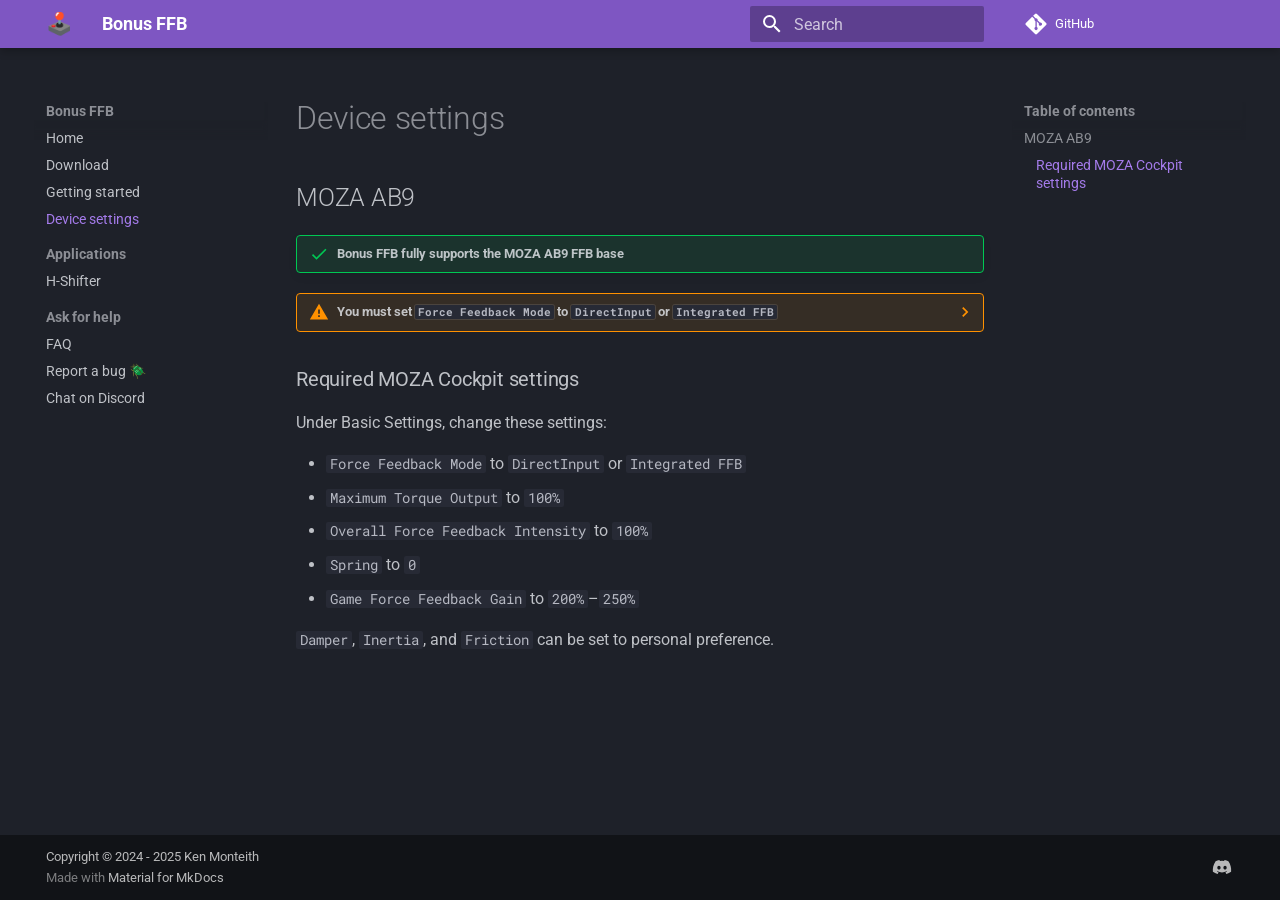
==== commit 90a84b6a: "Deployed 765a29c with MkDocs version: 1.6.1" ====
--- a/device-settings/index.html
+++ b/device-settings/index.html
@@ -18,7 +18,7 @@
       
       
       <link rel="icon" href="data:image/svg+xml,<svg xmlns=%22http://www.w3.org/2000/svg%22 viewBox=%220 0 100 100%22><text y=%22.9em%22 font-size=%2290%22>🕹️</text></svg>">
-      <meta name="generator" content="mkdocs-1.6.1, mkdocs-material-9.6.5">
+      <meta name="generator" content="mkdocs-1.6.1, mkdocs-material-9.6.12">
     
     
       
@@ -26,7 +26,7 @@
       
     
     
-      <link rel="stylesheet" href="../assets/stylesheets/main.8608ea7d.min.css">
+      <link rel="stylesheet" href="../assets/stylesheets/main.2afb09e1.min.css">
       
         
         <link rel="stylesheet" href="../assets/stylesheets/palette.06af60db.min.css">
@@ -129,11 +129,13 @@
     
     
     
-      <label class="md-header__button md-icon" for="__search">
-        
-        <svg xmlns="http://www.w3.org/2000/svg" viewBox="0 0 24 24"><path d="M9.5 3A6.5 6.5 0 0 1 16 9.5c0 1.61-.59 3.09-1.56 4.23l.27.27h.79l5 5-1.5 1.5-5-5v-.79l-.27-.27A6.52 6.52 0 0 1 9.5 16 6.5 6.5 0 0 1 3 9.5 6.5 6.5 0 0 1 9.5 3m0 2C7 5 5 7 5 9.5S7 14 9.5 14 14 12 14 9.5 12 5 9.5 5"/></svg>
-      </label>
-      <div class="md-search" data-md-component="search" role="dialog">
+      
+      
+        <label class="md-header__button md-icon" for="__search">
+          
+          <svg xmlns="http://www.w3.org/2000/svg" viewBox="0 0 24 24"><path d="M9.5 3A6.5 6.5 0 0 1 16 9.5c0 1.61-.59 3.09-1.56 4.23l.27.27h.79l5 5-1.5 1.5-5-5v-.79l-.27-.27A6.52 6.52 0 0 1 9.5 16 6.5 6.5 0 0 1 3 9.5 6.5 6.5 0 0 1 9.5 3m0 2C7 5 5 7 5 9.5S7 14 9.5 14 14 12 14 9.5 12 5 9.5 5"/></svg>
+        </label>
+        <div class="md-search" data-md-component="search" role="dialog">
   <label class="md-search__overlay" for="__search"></label>
   <div class="md-search__inner" role="search">
     <form class="md-search__form" name="search">
@@ -165,6 +167,7 @@
     </div>
   </div>
 </div>
+      
     
     
       <div class="md-header__source">
@@ -236,6 +239,7 @@
       <a href=".." class="md-nav__link">
         
   
+  
   <span class="md-ellipsis">
     Home
     
@@ -257,6 +261,7 @@
       <a href="https://github.com/kgmonteith/BonusFFB/releases" class="md-nav__link">
         
   
+  
   <span class="md-ellipsis">
     Download
     
@@ -278,6 +283,7 @@
       <a href="../getting-started/" class="md-nav__link">
         
   
+  
   <span class="md-ellipsis">
     Getting started
     
@@ -307,6 +313,7 @@
       
         <label class="md-nav__link md-nav__link--active" for="__toc">
           
+  
   
   <span class="md-ellipsis">
     Device settings
@@ -319,6 +326,7 @@
       
       <a href="./" class="md-nav__link md-nav__link--active">
         
+  
   
   <span class="md-ellipsis">
     Device settings
@@ -384,6 +392,7 @@
     
     
     
+    
       
         
         
@@ -399,6 +408,7 @@
           
           <label class="md-nav__link" for="__nav_5" id="__nav_5_label" tabindex="">
             
+  
   
   <span class="md-ellipsis">
     Applications
@@ -426,6 +436,7 @@
       <a href="../hshifter/" class="md-nav__link">
         
   
+  
   <span class="md-ellipsis">
     H-Shifter
     
@@ -454,6 +465,7 @@
     
     
     
+    
       
         
         
@@ -469,6 +481,7 @@
           
           <label class="md-nav__link" for="__nav_6" id="__nav_6_label" tabindex="">
             
+  
   
   <span class="md-ellipsis">
     Ask for help
@@ -496,6 +509,7 @@
       <a href="../faq/" class="md-nav__link">
         
   
+  
   <span class="md-ellipsis">
     FAQ
     
@@ -518,6 +532,7 @@
       <a href="https://github.com/kgmonteith/BonusFFB/issues" class="md-nav__link">
         
   
+  
   <span class="md-ellipsis">
     Report a bug 🪲
     
@@ -539,6 +554,7 @@
     <li class="md-nav__item">
       <a href="https://discord.com/users/447499151337324574" class="md-nav__link">
         
+  
   
   <span class="md-ellipsis">
     Chat on Discord
@@ -714,10 +730,12 @@
     </div>
     
     
-    <script id="__config" type="application/json">{"base": "..", "features": ["navigation.sections"], "search": "../assets/javascripts/workers/search.f8cc74c7.min.js", "translations": {"clipboard.copied": "Copied to clipboard", "clipboard.copy": "Copy to clipboard", "search.result.more.one": "1 more on this page", "search.result.more.other": "# more on this page", "search.result.none": "No matching documents", "search.result.one": "1 matching document", "search.result.other": "# matching documents", "search.result.placeholder": "Type to start searching", "search.result.term.missing": "Missing", "select.version": "Select version"}}</script>
-    
-    
-      <script src="../assets/javascripts/bundle.f1b6f286.min.js"></script>
+    
+      
+      <script id="__config" type="application/json">{"base": "..", "features": ["navigation.sections"], "search": "../assets/javascripts/workers/search.f8cc74c7.min.js", "tags": null, "translations": {"clipboard.copied": "Copied to clipboard", "clipboard.copy": "Copy to clipboard", "search.result.more.one": "1 more on this page", "search.result.more.other": "# more on this page", "search.result.none": "No matching documents", "search.result.one": "1 matching document", "search.result.other": "# matching documents", "search.result.placeholder": "Type to start searching", "search.result.term.missing": "Missing", "select.version": "Select version"}, "version": null}</script>
+    
+    
+      <script src="../assets/javascripts/bundle.c8b220af.min.js"></script>
       
     
   </body>
--- a/assets/stylesheets/main.2afb09e1.min.css
+++ b/assets/stylesheets/main.2afb09e1.min.css
@@ -0,0 +1 @@
+@charset "UTF-8";html{-webkit-text-size-adjust:none;-moz-text-size-adjust:none;text-size-adjust:none;box-sizing:border-box}*,:after,:before{box-sizing:inherit}@media (prefers-reduced-motion){*,:after,:before{transition:none!important}}body{margin:0}a,button,input,label{-webkit-tap-highlight-color:transparent}a{color:inherit;text-decoration:none}hr{border:0;box-sizing:initial;display:block;height:.05rem;overflow:visible;padding:0}small{font-size:80%}sub,sup{line-height:1em}img{border-style:none}table{border-collapse:initial;border-spacing:0}td,th{font-weight:400;vertical-align:top}button{background:#0000;border:0;font-family:inherit;font-size:inherit;margin:0;padding:0}input{border:0;outline:none}:root{--md-primary-fg-color:#4051b5;--md-primary-fg-color--light:#5d6cc0;--md-primary-fg-color--dark:#303fa1;--md-primary-bg-color:#fff;--md-primary-bg-color--light:#ffffffb3;--md-accent-fg-color:#526cfe;--md-accent-fg-color--transparent:#526cfe1a;--md-accent-bg-color:#fff;--md-accent-bg-color--light:#ffffffb3}[data-md-color-scheme=default]{color-scheme:light}[data-md-color-scheme=default] img[src$="#gh-dark-mode-only"],[data-md-color-scheme=default] img[src$="#only-dark"]{display:none}:root,[data-md-color-scheme=default]{--md-hue:225deg;--md-default-fg-color:#000000de;--md-default-fg-color--light:#0000008a;--md-default-fg-color--lighter:#00000052;--md-default-fg-color--lightest:#00000012;--md-default-bg-color:#fff;--md-default-bg-color--light:#ffffffb3;--md-default-bg-color--lighter:#ffffff4d;--md-default-bg-color--lightest:#ffffff1f;--md-code-fg-color:#36464e;--md-code-bg-color:#f5f5f5;--md-code-hl-color:#4287ff;--md-code-hl-color--light:#4287ff1a;--md-code-hl-number-color:#d52a2a;--md-code-hl-special-color:#db1457;--md-code-hl-function-color:#a846b9;--md-code-hl-constant-color:#6e59d9;--md-code-hl-keyword-color:#3f6ec6;--md-code-hl-string-color:#1c7d4d;--md-code-hl-name-color:var(--md-code-fg-color);--md-code-hl-operator-color:var(--md-default-fg-color--light);--md-code-hl-punctuation-color:var(--md-default-fg-color--light);--md-code-hl-comment-color:var(--md-default-fg-color--light);--md-code-hl-generic-color:var(--md-default-fg-color--light);--md-code-hl-variable-color:var(--md-default-fg-color--light);--md-typeset-color:var(--md-default-fg-color);--md-typeset-a-color:var(--md-primary-fg-color);--md-typeset-del-color:#f5503d26;--md-typeset-ins-color:#0bd57026;--md-typeset-kbd-color:#fafafa;--md-typeset-kbd-accent-color:#fff;--md-typeset-kbd-border-color:#b8b8b8;--md-typeset-mark-color:#ffff0080;--md-typeset-table-color:#0000001f;--md-typeset-table-color--light:rgba(0,0,0,.035);--md-admonition-fg-color:var(--md-default-fg-color);--md-admonition-bg-color:var(--md-default-bg-color);--md-warning-fg-color:#000000de;--md-warning-bg-color:#ff9;--md-footer-fg-color:#fff;--md-footer-fg-color--light:#ffffffb3;--md-footer-fg-color--lighter:#ffffff73;--md-footer-bg-color:#000000de;--md-footer-bg-color--dark:#00000052;--md-shadow-z1:0 0.2rem 0.5rem #0000000d,0 0 0.05rem #0000001a;--md-shadow-z2:0 0.2rem 0.5rem #0000001a,0 0 0.05rem #00000040;--md-shadow-z3:0 0.2rem 0.5rem #0003,0 0 0.05rem #00000059}.md-icon svg{fill:currentcolor;display:block;height:1.2rem;width:1.2rem}body{-webkit-font-smoothing:antialiased;-moz-osx-font-smoothing:grayscale;--md-text-font-family:var(--md-text-font,_),-apple-system,BlinkMacSystemFont,Helvetica,Arial,sans-serif;--md-code-font-family:var(--md-code-font,_),SFMono-Regular,Consolas,Menlo,monospace}aside,body,input{font-feature-settings:"kern","liga";color:var(--md-typeset-color);font-family:var(--md-text-font-family)}code,kbd,pre{font-feature-settings:"kern";font-family:var(--md-code-font-family)}:root{--md-typeset-table-sort-icon:url('data:image/svg+xml;charset=utf-8,<svg xmlns="http://www.w3.org/2000/svg" viewBox="0 0 24 24"><path d="m18 21-4-4h3V7h-3l4-4 4 4h-3v10h3M2 19v-2h10v2M2 13v-2h7v2M2 7V5h4v2z"/></svg>');--md-typeset-table-sort-icon--asc:url('data:image/svg+xml;charset=utf-8,<svg xmlns="http://www.w3.org/2000/svg" viewBox="0 0 24 24"><path d="M19 17h3l-4 4-4-4h3V3h2M2 17h10v2H2M6 5v2H2V5m0 6h7v2H2z"/></svg>');--md-typeset-table-sort-icon--desc:url('data:image/svg+xml;charset=utf-8,<svg xmlns="http://www.w3.org/2000/svg" viewBox="0 0 24 24"><path d="M19 7h3l-4-4-4 4h3v14h2M2 17h10v2H2M6 5v2H2V5m0 6h7v2H2z"/></svg>')}.md-typeset{-webkit-print-color-adjust:exact;color-adjust:exact;font-size:.8rem;line-height:1.6;overflow-wrap:break-word}@media print{.md-typeset{font-size:.68rem}}.md-typeset blockquote,.md-typeset dl,.md-typeset figure,.md-typeset ol,.md-typeset pre,.md-typeset ul{margin-bottom:1em;margin-top:1em}.md-typeset h1{color:var(--md-default-fg-color--light);font-size:2em;line-height:1.3;margin:0 0 1.25em}.md-typeset h1,.md-typeset h2{font-weight:300;letter-spacing:-.01em}.md-typeset h2{font-size:1.5625em;line-height:1.4;margin:1.6em 0 .64em}.md-typeset h3{font-size:1.25em;font-weight:400;letter-spacing:-.01em;line-height:1.5;margin:1.6em 0 .8em}.md-typeset h2+h3{margin-top:.8em}.md-typeset h4{font-weight:700;letter-spacing:-.01em;margin:1em 0}.md-typeset h5,.md-typeset h6{color:var(--md-default-fg-color--light);font-size:.8em;font-weight:700;letter-spacing:-.01em;margin:1.25em 0}.md-typeset h5{text-transform:uppercase}.md-typeset h5 code{text-transform:none}.md-typeset hr{border-bottom:.05rem solid var(--md-default-fg-color--lightest);display:flow-root;margin:1.5em 0}.md-typeset a{color:var(--md-typeset-a-color);word-break:break-word}.md-typeset a,.md-typeset a:before{transition:color 125ms}.md-typeset a:focus,.md-typeset a:hover{color:var(--md-accent-fg-color)}.md-typeset a:focus code,.md-typeset a:hover code{background-color:var(--md-accent-fg-color--transparent)}.md-typeset a code{color:currentcolor;transition:background-color 125ms}.md-typeset a.focus-visible{outline-color:var(--md-accent-fg-color);outline-offset:.2rem}.md-typeset code,.md-typeset kbd,.md-typeset pre{color:var(--md-code-fg-color);direction:ltr;font-variant-ligatures:none}@media print{.md-typeset code,.md-typeset kbd,.md-typeset pre{white-space:pre-wrap}}.md-typeset code{background-color:var(--md-code-bg-color);border-radius:.1rem;-webkit-box-decoration-break:clone;box-decoration-break:clone;font-size:.85em;padding:0 .2941176471em;word-break:break-word}.md-typeset code:not(.focus-visible){-webkit-tap-highlight-color:transparent;outline:none}.md-typeset pre{display:flow-root;line-height:1.4;position:relative}.md-typeset pre>code{-webkit-box-decoration-break:slice;box-decoration-break:slice;box-shadow:none;display:block;margin:0;outline-color:var(--md-accent-fg-color);overflow:auto;padding:.7720588235em 1.1764705882em;scrollbar-color:var(--md-default-fg-color--lighter) #0000;scrollbar-width:thin;touch-action:auto;word-break:normal}.md-typeset pre>code:hover{scrollbar-color:var(--md-accent-fg-color) #0000}.md-typeset pre>code::-webkit-scrollbar{height:.2rem;width:.2rem}.md-typeset pre>code::-webkit-scrollbar-thumb{background-color:var(--md-default-fg-color--lighter)}.md-typeset pre>code::-webkit-scrollbar-thumb:hover{background-color:var(--md-accent-fg-color)}.md-typeset kbd{background-color:var(--md-typeset-kbd-color);border-radius:.1rem;box-shadow:0 .1rem 0 .05rem var(--md-typeset-kbd-border-color),0 .1rem 0 var(--md-typeset-kbd-border-color),0 -.1rem .2rem var(--md-typeset-kbd-accent-color) inset;color:var(--md-default-fg-color);display:inline-block;font-size:.75em;padding:0 .6666666667em;vertical-align:text-top;word-break:break-word}.md-typeset mark{background-color:var(--md-typeset-mark-color);-webkit-box-decoration-break:clone;box-decoration-break:clone;color:inherit;word-break:break-word}.md-typeset abbr{border-bottom:.05rem dotted var(--md-default-fg-color--light);cursor:help;text-decoration:none}.md-typeset small{opacity:.75}[dir=ltr] .md-typeset sub,[dir=ltr] .md-typeset sup{margin-left:.078125em}[dir=rtl] .md-typeset sub,[dir=rtl] .md-typeset sup{margin-right:.078125em}[dir=ltr] .md-typeset blockquote{padding-left:.6rem}[dir=rtl] .md-typeset blockquote{padding-right:.6rem}[dir=ltr] .md-typeset blockquote{border-left:.2rem solid var(--md-default-fg-color--lighter)}[dir=rtl] .md-typeset blockquote{border-right:.2rem solid var(--md-default-fg-color--lighter)}.md-typeset blockquote{color:var(--md-default-fg-color--light);margin-left:0;margin-right:0}.md-typeset ul{list-style-type:disc}.md-typeset ul[type]{list-style-type:revert-layer}[dir=ltr] .md-typeset ol,[dir=ltr] .md-typeset ul{margin-left:.625em}[dir=rtl] .md-typeset ol,[dir=rtl] .md-typeset ul{margin-right:.625em}.md-typeset ol,.md-typeset ul{padding:0}.md-typeset ol:not([hidden]),.md-typeset ul:not([hidden]){display:flow-root}.md-typeset ol ol,.md-typeset ul ol{list-style-type:lower-alpha}.md-typeset ol ol ol,.md-typeset ul ol ol{list-style-type:lower-roman}.md-typeset ol ol ol ol,.md-typeset ul ol ol ol{list-style-type:upper-alpha}.md-typeset ol ol ol ol ol,.md-typeset ul ol ol ol ol{list-style-type:upper-roman}.md-typeset ol[type],.md-typeset ul[type]{list-style-type:revert-layer}[dir=ltr] .md-typeset ol li,[dir=ltr] .md-typeset ul li{margin-left:1.25em}[dir=rtl] .md-typeset ol li,[dir=rtl] .md-typeset ul li{margin-right:1.25em}.md-typeset ol li,.md-typeset ul li{margin-bottom:.5em}.md-typeset ol li blockquote,.md-typeset ol li p,.md-typeset ul li blockquote,.md-typeset ul li p{margin:.5em 0}.md-typeset ol li:last-child,.md-typeset ul li:last-child{margin-bottom:0}[dir=ltr] .md-typeset ol li ol,[dir=ltr] .md-typeset ol li ul,[dir=ltr] .md-typeset ul li ol,[dir=ltr] .md-typeset ul li ul{margin-left:.625em}[dir=rtl] .md-typeset ol li ol,[dir=rtl] .md-typeset ol li ul,[dir=rtl] .md-typeset ul li ol,[dir=rtl] .md-typeset ul li ul{margin-right:.625em}.md-typeset ol li ol,.md-typeset ol li ul,.md-typeset ul li ol,.md-typeset ul li ul{margin-bottom:.5em;margin-top:.5em}[dir=ltr] .md-typeset dd{margin-left:1.875em}[dir=rtl] .md-typeset dd{margin-right:1.875em}.md-typeset dd{margin-bottom:1.5em;margin-top:1em}.md-typeset img,.md-typeset svg,.md-typeset video{height:auto;max-width:100%}.md-typeset img[align=left]{margin:1em 1em 1em 0}.md-typeset img[align=right]{margin:1em 0 1em 1em}.md-typeset img[align]:only-child{margin-top:0}.md-typeset figure{display:flow-root;margin:1em auto;max-width:100%;text-align:center;width:-moz-fit-content;width:fit-content}.md-typeset figure img{display:block;margin:0 auto}.md-typeset figcaption{font-style:italic;margin:1em auto;max-width:24rem}.md-typeset iframe{max-width:100%}.md-typeset table:not([class]){background-color:var(--md-default-bg-color);border:.05rem solid var(--md-typeset-table-color);border-radius:.1rem;display:inline-block;font-size:.64rem;max-width:100%;overflow:auto;touch-action:auto}@media print{.md-typeset table:not([class]){display:table}}.md-typeset table:not([class])+*{margin-top:1.5em}.md-typeset table:not([class]) td>:first-child,.md-typeset table:not([class]) th>:first-child{margin-top:0}.md-typeset table:not([class]) td>:last-child,.md-typeset table:not([class]) th>:last-child{margin-bottom:0}.md-typeset table:not([class]) td:not([align]),.md-typeset table:not([class]) th:not([align]){text-align:left}[dir=rtl] .md-typeset table:not([class]) td:not([align]),[dir=rtl] .md-typeset table:not([class]) th:not([align]){text-align:right}.md-typeset table:not([class]) th{font-weight:700;min-width:5rem;padding:.9375em 1.25em;vertical-align:top}.md-typeset table:not([class]) td{border-top:.05rem solid var(--md-typeset-table-color);padding:.9375em 1.25em;vertical-align:top}.md-typeset table:not([class]) tbody tr{transition:background-color 125ms}.md-typeset table:not([class]) tbody tr:hover{background-color:var(--md-typeset-table-color--light);box-shadow:0 .05rem 0 var(--md-default-bg-color) inset}.md-typeset table:not([class]) a{word-break:normal}.md-typeset table th[role=columnheader]{cursor:pointer}[dir=ltr] .md-typeset table th[role=columnheader]:after{margin-left:.5em}[dir=rtl] .md-typeset table th[role=columnheader]:after{margin-right:.5em}.md-typeset table th[role=columnheader]:after{content:"";display:inline-block;height:1.2em;-webkit-mask-image:var(--md-typeset-table-sort-icon);mask-image:var(--md-typeset-table-sort-icon);-webkit-mask-repeat:no-repeat;mask-repeat:no-repeat;-webkit-mask-size:contain;mask-size:contain;transition:background-color 125ms;vertical-align:text-bottom;width:1.2em}.md-typeset table th[role=columnheader]:hover:after{background-color:var(--md-default-fg-color--lighter)}.md-typeset table th[role=columnheader][aria-sort=ascending]:after{background-color:var(--md-default-fg-color--light);-webkit-mask-image:var(--md-typeset-table-sort-icon--asc);mask-image:var(--md-typeset-table-sort-icon--asc)}.md-typeset table th[role=columnheader][aria-sort=descending]:after{background-color:var(--md-default-fg-color--light);-webkit-mask-image:var(--md-typeset-table-sort-icon--desc);mask-image:var(--md-typeset-table-sort-icon--desc)}.md-typeset__scrollwrap{margin:1em -.8rem;overflow-x:auto;touch-action:auto}.md-typeset__table{display:inline-block;margin-bottom:.5em;padding:0 .8rem}@media print{.md-typeset__table{display:block}}html .md-typeset__table table{display:table;margin:0;overflow:hidden;width:100%}@media screen and (max-width:44.984375em){.md-content__inner>pre{margin:1em -.8rem}.md-content__inner>pre code{border-radius:0}}.md-typeset .md-author{border-radius:100%;display:block;flex-shrink:0;height:1.6rem;overflow:hidden;position:relative;transition:color 125ms,transform 125ms;width:1.6rem}.md-typeset .md-author img{display:block}.md-typeset .md-author--more{background:var(--md-default-fg-color--lightest);color:var(--md-default-fg-color--lighter);font-size:.6rem;font-weight:700;line-height:1.6rem;text-align:center}.md-typeset .md-author--long{height:2.4rem;width:2.4rem}.md-typeset a.md-author{transform:scale(1)}.md-typeset a.md-author img{border-radius:100%;filter:grayscale(100%) opacity(75%);transition:filter 125ms}.md-typeset a.md-author:focus,.md-typeset a.md-author:hover{transform:scale(1.1);z-index:1}.md-typeset a.md-author:focus img,.md-typeset a.md-author:hover img{filter:grayscale(0)}.md-banner{background-color:var(--md-footer-bg-color);color:var(--md-footer-fg-color);overflow:auto}@media print{.md-banner{display:none}}.md-banner--warning{background-color:var(--md-warning-bg-color);color:var(--md-warning-fg-color)}.md-banner__inner{font-size:.7rem;margin:.6rem auto;padding:0 .8rem}[dir=ltr] .md-banner__button{float:right}[dir=rtl] .md-banner__button{float:left}.md-banner__button{color:inherit;cursor:pointer;transition:opacity .25s}.no-js .md-banner__button{display:none}.md-banner__button:hover{opacity:.7}html{font-size:125%;height:100%;overflow-x:hidden}@media screen and (min-width:100em){html{font-size:137.5%}}@media screen and (min-width:125em){html{font-size:150%}}body{background-color:var(--md-default-bg-color);display:flex;flex-direction:column;font-size:.5rem;min-height:100%;position:relative;width:100%}@media print{body{display:block}}@media screen and (max-width:59.984375em){body[data-md-scrolllock]{position:fixed}}.md-grid{margin-left:auto;margin-right:auto;max-width:61rem}.md-container{display:flex;flex-direction:column;flex-grow:1}@media print{.md-container{display:block}}.md-main{flex-grow:1}.md-main__inner{display:flex;height:100%;margin-top:1.5rem}.md-ellipsis{overflow:hidden;text-overflow:ellipsis}.md-toggle{display:none}.md-option{height:0;opacity:0;position:absolute;width:0}.md-option:checked+label:not([hidden]){display:block}.md-option.focus-visible+label{outline-color:var(--md-accent-fg-color);outline-style:auto}.md-skip{background-color:var(--md-default-fg-color);border-radius:.1rem;color:var(--md-default-bg-color);font-size:.64rem;margin:.5rem;opacity:0;outline-color:var(--md-accent-fg-color);padding:.3rem .5rem;position:fixed;transform:translateY(.4rem);z-index:-1}.md-skip:focus{opacity:1;transform:translateY(0);transition:transform .25s cubic-bezier(.4,0,.2,1),opacity 175ms 75ms;z-index:10}@page{margin:25mm}:root{--md-clipboard-icon:url('data:image/svg+xml;charset=utf-8,<svg xmlns="http://www.w3.org/2000/svg" viewBox="0 0 24 24"><path d="M19 21H8V7h11m0-2H8a2 2 0 0 0-2 2v14a2 2 0 0 0 2 2h11a2 2 0 0 0 2-2V7a2 2 0 0 0-2-2m-3-4H4a2 2 0 0 0-2 2v14h2V3h12z"/></svg>')}.md-clipboard{border-radius:.1rem;color:var(--md-default-fg-color--lightest);cursor:pointer;height:1.5em;outline-color:var(--md-accent-fg-color);outline-offset:.1rem;position:absolute;right:.5em;top:.5em;transition:color .25s;width:1.5em;z-index:1}@media print{.md-clipboard{display:none}}.md-clipboard:not(.focus-visible){-webkit-tap-highlight-color:transparent;outline:none}:hover>.md-clipboard{color:var(--md-default-fg-color--light)}.md-clipboard:focus,.md-clipboard:hover{color:var(--md-accent-fg-color)}.md-clipboard:after{background-color:currentcolor;content:"";display:block;height:1.125em;margin:0 auto;-webkit-mask-image:var(--md-clipboard-icon);mask-image:var(--md-clipboard-icon);-webkit-mask-position:center;mask-position:center;-webkit-mask-repeat:no-repeat;mask-repeat:no-repeat;-webkit-mask-size:contain;mask-size:contain;width:1.125em}.md-clipboard--inline{cursor:pointer}.md-clipboard--inline code{transition:color .25s,background-color .25s}.md-clipboard--inline:focus code,.md-clipboard--inline:hover code{background-color:var(--md-accent-fg-color--transparent);color:var(--md-accent-fg-color)}.md-typeset .md-code__content{display:grid}@keyframes consent{0%{opacity:0;transform:translateY(100%)}to{opacity:1;transform:translateY(0)}}@keyframes overlay{0%{opacity:0}to{opacity:1}}.md-consent__overlay{animation:overlay .25s both;-webkit-backdrop-filter:blur(.1rem);backdrop-filter:blur(.1rem);background-color:#0000008a;height:100%;opacity:1;position:fixed;top:0;width:100%;z-index:5}.md-consent__inner{animation:consent .5s cubic-bezier(.1,.7,.1,1) both;background-color:var(--md-default-bg-color);border:0;border-radius:.1rem;bottom:0;box-shadow:0 0 .2rem #0000001a,0 .2rem .4rem #0003;max-height:100%;overflow:auto;padding:0;position:fixed;width:100%;z-index:5}.md-consent__form{padding:.8rem}.md-consent__settings{display:none;margin:1em 0}input:checked+.md-consent__settings{display:block}.md-consent__controls{margin-bottom:.8rem}.md-typeset .md-consent__controls .md-button{display:inline}@media screen and (max-width:44.984375em){.md-typeset .md-consent__controls .md-button{display:block;margin-top:.4rem;text-align:center;width:100%}}.md-consent label{cursor:pointer}.md-content{flex-grow:1;min-width:0}.md-content__inner{margin:0 .8rem 1.2rem;padding-top:.6rem}@media screen and (min-width:76.25em){[dir=ltr] .md-sidebar--primary:not([hidden])~.md-content>.md-content__inner{margin-left:1.2rem}[dir=ltr] .md-sidebar--secondary:not([hidden])~.md-content>.md-content__inner,[dir=rtl] .md-sidebar--primary:not([hidden])~.md-content>.md-content__inner{margin-right:1.2rem}[dir=rtl] .md-sidebar--secondary:not([hidden])~.md-content>.md-content__inner{margin-left:1.2rem}}.md-content__inner:before{content:"";display:block;height:.4rem}.md-content__inner>:last-child{margin-bottom:0}[dir=ltr] .md-content__button{float:right}[dir=rtl] .md-content__button{float:left}[dir=ltr] .md-content__button{margin-left:.4rem}[dir=rtl] .md-content__button{margin-right:.4rem}.md-content__button{margin:.4rem 0;padding:0}@media print{.md-content__button{display:none}}.md-typeset .md-content__button{color:var(--md-default-fg-color--lighter)}.md-content__button svg{display:inline;vertical-align:top}[dir=rtl] .md-content__button svg{transform:scaleX(-1)}[dir=ltr] .md-dialog{right:.8rem}[dir=rtl] .md-dialog{left:.8rem}.md-dialog{background-color:var(--md-default-fg-color);border-radius:.1rem;bottom:.8rem;box-shadow:var(--md-shadow-z3);min-width:11.1rem;opacity:0;padding:.4rem .6rem;pointer-events:none;position:fixed;transform:translateY(100%);transition:transform 0ms .4s,opacity .4s;z-index:4}@media print{.md-dialog{display:none}}.md-dialog--active{opacity:1;pointer-events:auto;transform:translateY(0);transition:transform .4s cubic-bezier(.075,.85,.175,1),opacity .4s}.md-dialog__inner{color:var(--md-default-bg-color);font-size:.7rem}.md-feedback{margin:2em 0 1em;text-align:center}.md-feedback fieldset{border:none;margin:0;padding:0}.md-feedback__title{font-weight:700;margin:1em auto}.md-feedback__inner{position:relative}.md-feedback__list{display:flex;flex-wrap:wrap;place-content:baseline center;position:relative}.md-feedback__list:hover .md-icon:not(:disabled){color:var(--md-default-fg-color--lighter)}:disabled .md-feedback__list{min-height:1.8rem}.md-feedback__icon{color:var(--md-default-fg-color--light);cursor:pointer;flex-shrink:0;margin:0 .1rem;transition:color 125ms}.md-feedback__icon:not(:disabled).md-icon:hover{color:var(--md-accent-fg-color)}.md-feedback__icon:disabled{color:var(--md-default-fg-color--lightest);pointer-events:none}.md-feedback__note{opacity:0;position:relative;transform:translateY(.4rem);transition:transform .4s cubic-bezier(.1,.7,.1,1),opacity .15s}.md-feedback__note>*{margin:0 auto;max-width:16rem}:disabled .md-feedback__note{opacity:1;transform:translateY(0)}@media print{.md-feedback{display:none}}.md-footer{background-color:var(--md-footer-bg-color);color:var(--md-footer-fg-color)}@media print{.md-footer{display:none}}.md-footer__inner{justify-content:space-between;overflow:auto;padding:.2rem}.md-footer__inner:not([hidden]){display:flex}.md-footer__link{align-items:end;display:flex;flex-grow:0.01;margin-bottom:.4rem;margin-top:1rem;max-width:100%;outline-color:var(--md-accent-fg-color);overflow:hidden;transition:opacity .25s}.md-footer__link:focus,.md-footer__link:hover{opacity:.7}[dir=rtl] .md-footer__link svg{transform:scaleX(-1)}@media screen and (max-width:44.984375em){.md-footer__link--prev{flex-shrink:0}.md-footer__link--prev .md-footer__title{display:none}}[dir=ltr] .md-footer__link--next{margin-left:auto}[dir=rtl] .md-footer__link--next{margin-right:auto}.md-footer__link--next{text-align:right}[dir=rtl] .md-footer__link--next{text-align:left}.md-footer__title{flex-grow:1;font-size:.9rem;margin-bottom:.7rem;max-width:calc(100% - 2.4rem);padding:0 1rem;white-space:nowrap}.md-footer__button{margin:.2rem;padding:.4rem}.md-footer__direction{font-size:.64rem;opacity:.7}.md-footer-meta{background-color:var(--md-footer-bg-color--dark)}.md-footer-meta__inner{display:flex;flex-wrap:wrap;justify-content:space-between;padding:.2rem}html .md-footer-meta.md-typeset a{color:var(--md-footer-fg-color--light)}html .md-footer-meta.md-typeset a:focus,html .md-footer-meta.md-typeset a:hover{color:var(--md-footer-fg-color)}.md-copyright{color:var(--md-footer-fg-color--lighter);font-size:.64rem;margin:auto .6rem;padding:.4rem 0;width:100%}@media screen and (min-width:45em){.md-copyright{width:auto}}.md-copyright__highlight{color:var(--md-footer-fg-color--light)}.md-social{display:inline-flex;gap:.2rem;margin:0 .4rem;padding:.2rem 0 .6rem}@media screen and (min-width:45em){.md-social{padding:.6rem 0}}.md-social__link{display:inline-block;height:1.6rem;text-align:center;width:1.6rem}.md-social__link:before{line-height:1.9}.md-social__link svg{fill:currentcolor;max-height:.8rem;vertical-align:-25%}.md-typeset .md-button{border:.1rem solid;border-radius:.1rem;color:var(--md-primary-fg-color);cursor:pointer;display:inline-block;font-weight:700;padding:.625em 2em;transition:color 125ms,background-color 125ms,border-color 125ms}.md-typeset .md-button--primary{background-color:var(--md-primary-fg-color);border-color:var(--md-primary-fg-color);color:var(--md-primary-bg-color)}.md-typeset .md-button:focus,.md-typeset .md-button:hover{background-color:var(--md-accent-fg-color);border-color:var(--md-accent-fg-color);color:var(--md-accent-bg-color)}[dir=ltr] .md-typeset .md-input{border-top-left-radius:.1rem}[dir=ltr] .md-typeset .md-input,[dir=rtl] .md-typeset .md-input{border-top-right-radius:.1rem}[dir=rtl] .md-typeset .md-input{border-top-left-radius:.1rem}.md-typeset .md-input{border-bottom:.1rem solid var(--md-default-fg-color--lighter);box-shadow:var(--md-shadow-z1);font-size:.8rem;height:1.8rem;padding:0 .6rem;transition:border .25s,box-shadow .25s}.md-typeset .md-input:focus,.md-typeset .md-input:hover{border-bottom-color:var(--md-accent-fg-color);box-shadow:var(--md-shadow-z2)}.md-typeset .md-input--stretch{width:100%}.md-header{background-color:var(--md-primary-fg-color);box-shadow:0 0 .2rem #0000,0 .2rem .4rem #0000;color:var(--md-primary-bg-color);display:block;left:0;position:sticky;right:0;top:0;z-index:4}@media print{.md-header{display:none}}.md-header[hidden]{transform:translateY(-100%);transition:transform .25s cubic-bezier(.8,0,.6,1),box-shadow .25s}.md-header--shadow{box-shadow:0 0 .2rem #0000001a,0 .2rem .4rem #0003;transition:transform .25s cubic-bezier(.1,.7,.1,1),box-shadow .25s}.md-header__inner{align-items:center;display:flex;padding:0 .2rem}.md-header__button{color:currentcolor;cursor:pointer;margin:.2rem;outline-color:var(--md-accent-fg-color);padding:.4rem;position:relative;transition:opacity .25s;vertical-align:middle;z-index:1}.md-header__button:hover{opacity:.7}.md-header__button:not([hidden]){display:inline-block}.md-header__button:not(.focus-visible){-webkit-tap-highlight-color:transparent;outline:none}.md-header__button.md-logo{margin:.2rem;padding:.4rem}@media screen and (max-width:76.234375em){.md-header__button.md-logo{display:none}}.md-header__button.md-logo img,.md-header__button.md-logo svg{fill:currentcolor;display:block;height:1.2rem;width:auto}@media screen and (min-width:60em){.md-header__button[for=__search]{display:none}}.no-js .md-header__button[for=__search]{display:none}[dir=rtl] .md-header__button[for=__search] svg{transform:scaleX(-1)}@media screen and (min-width:76.25em){.md-header__button[for=__drawer]{display:none}}.md-header__topic{display:flex;max-width:100%;position:absolute;transition:transform .4s cubic-bezier(.1,.7,.1,1),opacity .15s;white-space:nowrap}.md-header__topic+.md-header__topic{opacity:0;pointer-events:none;transform:translateX(1.25rem);transition:transform .4s cubic-bezier(1,.7,.1,.1),opacity .15s;z-index:-1}[dir=rtl] .md-header__topic+.md-header__topic{transform:translateX(-1.25rem)}.md-header__topic:first-child{font-weight:700}[dir=ltr] .md-header__title{margin-left:1rem;margin-right:.4rem}[dir=rtl] .md-header__title{margin-left:.4rem;margin-right:1rem}.md-header__title{flex-grow:1;font-size:.9rem;height:2.4rem;line-height:2.4rem}.md-header__title--active .md-header__topic{opacity:0;pointer-events:none;transform:translateX(-1.25rem);transition:transform .4s cubic-bezier(1,.7,.1,.1),opacity .15s;z-index:-1}[dir=rtl] .md-header__title--active .md-header__topic{transform:translateX(1.25rem)}.md-header__title--active .md-header__topic+.md-header__topic{opacity:1;pointer-events:auto;transform:translateX(0);transition:transform .4s cubic-bezier(.1,.7,.1,1),opacity .15s;z-index:0}.md-header__title>.md-header__ellipsis{height:100%;position:relative;width:100%}.md-header__option{display:flex;flex-shrink:0;max-width:100%;transition:max-width 0ms .25s,opacity .25s .25s;white-space:nowrap}[data-md-toggle=search]:checked~.md-header .md-header__option{max-width:0;opacity:0;transition:max-width 0ms,opacity 0ms}.md-header__option>input{bottom:0}.md-header__source{display:none}@media screen and (min-width:60em){[dir=ltr] .md-header__source{margin-left:1rem}[dir=rtl] .md-header__source{margin-right:1rem}.md-header__source{display:block;max-width:11.7rem;width:11.7rem}}@media screen and (min-width:76.25em){[dir=ltr] .md-header__source{margin-left:1.4rem}[dir=rtl] .md-header__source{margin-right:1.4rem}}.md-meta{color:var(--md-default-fg-color--light);font-size:.7rem;line-height:1.3}.md-meta__list{display:inline-flex;flex-wrap:wrap;list-style:none;margin:0;padding:0}.md-meta__item:not(:last-child):after{content:"·";margin-left:.2rem;margin-right:.2rem}.md-meta__link{color:var(--md-typeset-a-color)}.md-meta__link:focus,.md-meta__link:hover{color:var(--md-accent-fg-color)}.md-draft{background-color:#ff1744;border-radius:.125em;color:#fff;display:inline-block;font-weight:700;padding-left:.5714285714em;padding-right:.5714285714em}:root{--md-nav-icon--prev:url('data:image/svg+xml;charset=utf-8,<svg xmlns="http://www.w3.org/2000/svg" viewBox="0 0 24 24"><path d="M20 11v2H8l5.5 5.5-1.42 1.42L4.16 12l7.92-7.92L13.5 5.5 8 11z"/></svg>');--md-nav-icon--next:url('data:image/svg+xml;charset=utf-8,<svg xmlns="http://www.w3.org/2000/svg" viewBox="0 0 24 24"><path d="M8.59 16.58 13.17 12 8.59 7.41 10 6l6 6-6 6z"/></svg>');--md-toc-icon:url('data:image/svg+xml;charset=utf-8,<svg xmlns="http://www.w3.org/2000/svg" viewBox="0 0 24 24"><path d="M3 9h14V7H3zm0 4h14v-2H3zm0 4h14v-2H3zm16 0h2v-2h-2zm0-10v2h2V7zm0 6h2v-2h-2z"/></svg>')}.md-nav{font-size:.7rem;line-height:1.3}.md-nav__title{color:var(--md-default-fg-color--light);display:block;font-weight:700;overflow:hidden;padding:0 .6rem;text-overflow:ellipsis}.md-nav__title .md-nav__button{display:none}.md-nav__title .md-nav__button img{height:100%;width:auto}.md-nav__title .md-nav__button.md-logo img,.md-nav__title .md-nav__button.md-logo svg{fill:currentcolor;display:block;height:2.4rem;max-width:100%;object-fit:contain;width:auto}.md-nav__list{list-style:none;margin:0;padding:0}.md-nav__link{align-items:flex-start;display:flex;gap:.4rem;margin-top:.625em;scroll-snap-align:start;transition:color 125ms}.md-nav__link--passed{color:var(--md-default-fg-color--light)}.md-nav__item .md-nav__link--active,.md-nav__item .md-nav__link--active code{color:var(--md-typeset-a-color)}.md-nav__link .md-ellipsis{position:relative}[dir=ltr] .md-nav__link .md-icon:last-child{margin-left:auto}[dir=rtl] .md-nav__link .md-icon:last-child{margin-right:auto}.md-nav__link svg{fill:currentcolor;flex-shrink:0;height:1.3em;position:relative}.md-nav__link[for]:focus,.md-nav__link[for]:hover,.md-nav__link[href]:focus,.md-nav__link[href]:hover{color:var(--md-accent-fg-color);cursor:pointer}.md-nav__link.focus-visible{outline-color:var(--md-accent-fg-color);outline-offset:.2rem}.md-nav--primary .md-nav__link[for=__toc]{display:none}.md-nav--primary .md-nav__link[for=__toc] .md-icon:after{background-color:currentcolor;display:block;height:100%;-webkit-mask-image:var(--md-toc-icon);mask-image:var(--md-toc-icon);width:100%}.md-nav--primary .md-nav__link[for=__toc]~.md-nav{display:none}.md-nav__container>.md-nav__link{margin-top:0}.md-nav__container>.md-nav__link:first-child{flex-grow:1;min-width:0}.md-nav__icon{flex-shrink:0}.md-nav__source{display:none}@media screen and (max-width:76.234375em){.md-nav--primary,.md-nav--primary .md-nav{background-color:var(--md-default-bg-color);display:flex;flex-direction:column;height:100%;left:0;position:absolute;right:0;top:0;z-index:1}.md-nav--primary .md-nav__item,.md-nav--primary .md-nav__title{font-size:.8rem;line-height:1.5}.md-nav--primary .md-nav__title{background-color:var(--md-default-fg-color--lightest);color:var(--md-default-fg-color--light);cursor:pointer;height:5.6rem;line-height:2.4rem;padding:3rem .8rem .2rem;position:relative;white-space:nowrap}[dir=ltr] .md-nav--primary .md-nav__title .md-nav__icon{left:.4rem}[dir=rtl] .md-nav--primary .md-nav__title .md-nav__icon{right:.4rem}.md-nav--primary .md-nav__title .md-nav__icon{display:block;height:1.2rem;margin:.2rem;position:absolute;top:.4rem;width:1.2rem}.md-nav--primary .md-nav__title .md-nav__icon:after{background-color:currentcolor;content:"";display:block;height:100%;-webkit-mask-image:var(--md-nav-icon--prev);mask-image:var(--md-nav-icon--prev);-webkit-mask-position:center;mask-position:center;-webkit-mask-repeat:no-repeat;mask-repeat:no-repeat;-webkit-mask-size:contain;mask-size:contain;width:100%}.md-nav--primary .md-nav__title~.md-nav__list{background-color:var(--md-default-bg-color);box-shadow:0 .05rem 0 var(--md-default-fg-color--lightest) inset;overflow-y:auto;scroll-snap-type:y mandatory;touch-action:pan-y}.md-nav--primary .md-nav__title~.md-nav__list>:first-child{border-top:0}.md-nav--primary .md-nav__title[for=__drawer]{background-color:var(--md-primary-fg-color);color:var(--md-primary-bg-color);font-weight:700}.md-nav--primary .md-nav__title .md-logo{display:block;left:.2rem;margin:.2rem;padding:.4rem;position:absolute;right:.2rem;top:.2rem}.md-nav--primary .md-nav__list{flex:1}.md-nav--primary .md-nav__item{border-top:.05rem solid var(--md-default-fg-color--lightest)}.md-nav--primary .md-nav__item--active>.md-nav__link{color:var(--md-typeset-a-color)}.md-nav--primary .md-nav__item--active>.md-nav__link:focus,.md-nav--primary .md-nav__item--active>.md-nav__link:hover{color:var(--md-accent-fg-color)}.md-nav--primary .md-nav__link{margin-top:0;padding:.6rem .8rem}.md-nav--primary .md-nav__link svg{margin-top:.1em}.md-nav--primary .md-nav__link>.md-nav__link{padding:0}[dir=ltr] .md-nav--primary .md-nav__link .md-nav__icon{margin-right:-.2rem}[dir=rtl] .md-nav--primary .md-nav__link .md-nav__icon{margin-left:-.2rem}.md-nav--primary .md-nav__link .md-nav__icon{font-size:1.2rem;height:1.2rem;width:1.2rem}.md-nav--primary .md-nav__link .md-nav__icon:after{background-color:currentcolor;content:"";display:block;height:100%;-webkit-mask-image:var(--md-nav-icon--next);mask-image:var(--md-nav-icon--next);-webkit-mask-position:center;mask-position:center;-webkit-mask-repeat:no-repeat;mask-repeat:no-repeat;-webkit-mask-size:contain;mask-size:contain;width:100%}[dir=rtl] .md-nav--primary .md-nav__icon:after{transform:scale(-1)}.md-nav--primary .md-nav--secondary .md-nav{background-color:initial;position:static}[dir=ltr] .md-nav--primary .md-nav--secondary .md-nav .md-nav__link{padding-left:1.4rem}[dir=rtl] .md-nav--primary .md-nav--secondary .md-nav .md-nav__link{padding-right:1.4rem}[dir=ltr] .md-nav--primary .md-nav--secondary .md-nav .md-nav .md-nav__link{padding-left:2rem}[dir=rtl] .md-nav--primary .md-nav--secondary .md-nav .md-nav .md-nav__link{padding-right:2rem}[dir=ltr] .md-nav--primary .md-nav--secondary .md-nav .md-nav .md-nav .md-nav__link{padding-left:2.6rem}[dir=rtl] .md-nav--primary .md-nav--secondary .md-nav .md-nav .md-nav .md-nav__link{padding-right:2.6rem}[dir=ltr] .md-nav--primary .md-nav--secondary .md-nav .md-nav .md-nav .md-nav .md-nav__link{padding-left:3.2rem}[dir=rtl] .md-nav--primary .md-nav--secondary .md-nav .md-nav .md-nav .md-nav .md-nav__link{padding-right:3.2rem}.md-nav--secondary{background-color:initial}.md-nav__toggle~.md-nav{display:flex;opacity:0;transform:translateX(100%);transition:transform .25s cubic-bezier(.8,0,.6,1),opacity 125ms 50ms}[dir=rtl] .md-nav__toggle~.md-nav{transform:translateX(-100%)}.md-nav__toggle:checked~.md-nav{opacity:1;transform:translateX(0);transition:transform .25s cubic-bezier(.4,0,.2,1),opacity 125ms 125ms}.md-nav__toggle:checked~.md-nav>.md-nav__list{-webkit-backface-visibility:hidden;backface-visibility:hidden}}@media screen and (max-width:59.984375em){.md-nav--primary .md-nav__link[for=__toc]{display:flex}.md-nav--primary .md-nav__link[for=__toc] .md-icon:after{content:""}.md-nav--primary .md-nav__link[for=__toc]+.md-nav__link{display:none}.md-nav--primary .md-nav__link[for=__toc]~.md-nav{display:flex}.md-nav__source{background-color:var(--md-primary-fg-color--dark);color:var(--md-primary-bg-color);display:block;padding:0 .2rem}}@media screen and (min-width:60em) and (max-width:76.234375em){.md-nav--integrated .md-nav__link[for=__toc]{display:flex}.md-nav--integrated .md-nav__link[for=__toc] .md-icon:after{content:""}.md-nav--integrated .md-nav__link[for=__toc]+.md-nav__link{display:none}.md-nav--integrated .md-nav__link[for=__toc]~.md-nav{display:flex}}@media screen and (min-width:60em){.md-nav{margin-bottom:-.4rem}.md-nav--secondary .md-nav__title{background:var(--md-default-bg-color);box-shadow:0 0 .4rem .4rem var(--md-default-bg-color);position:sticky;top:0;z-index:1}.md-nav--secondary .md-nav__title[for=__toc]{scroll-snap-align:start}.md-nav--secondary .md-nav__title .md-nav__icon{display:none}[dir=ltr] .md-nav--secondary .md-nav__list{padding-left:.6rem}[dir=rtl] .md-nav--secondary .md-nav__list{padding-right:.6rem}.md-nav--secondary .md-nav__list{padding-bottom:.4rem}[dir=ltr] .md-nav--secondary .md-nav__item>.md-nav__link{margin-right:.4rem}[dir=rtl] .md-nav--secondary .md-nav__item>.md-nav__link{margin-left:.4rem}}@media screen and (min-width:76.25em){.md-nav{margin-bottom:-.4rem;transition:max-height .25s cubic-bezier(.86,0,.07,1)}.md-nav--primary .md-nav__title{background:var(--md-default-bg-color);box-shadow:0 0 .4rem .4rem var(--md-default-bg-color);position:sticky;top:0;z-index:1}.md-nav--primary .md-nav__title[for=__drawer]{scroll-snap-align:start}.md-nav--primary .md-nav__title .md-nav__icon{display:none}[dir=ltr] .md-nav--primary .md-nav__list{padding-left:.6rem}[dir=rtl] .md-nav--primary .md-nav__list{padding-right:.6rem}.md-nav--primary .md-nav__list{padding-bottom:.4rem}[dir=ltr] .md-nav--primary .md-nav__item>.md-nav__link{margin-right:.4rem}[dir=rtl] .md-nav--primary .md-nav__item>.md-nav__link{margin-left:.4rem}.md-nav__toggle~.md-nav{display:grid;grid-template-rows:minmax(.4rem,0fr);opacity:0;transition:grid-template-rows .25s cubic-bezier(.86,0,.07,1),opacity .25s,visibility 0ms .25s;visibility:collapse}.md-nav__toggle~.md-nav>.md-nav__list{overflow:hidden}.md-nav__toggle.md-toggle--indeterminate~.md-nav,.md-nav__toggle:checked~.md-nav{grid-template-rows:minmax(.4rem,1fr);opacity:1;transition:grid-template-rows .25s cubic-bezier(.86,0,.07,1),opacity .15s .1s,visibility 0ms;visibility:visible}.md-nav__toggle.md-toggle--indeterminate~.md-nav{transition:none}.md-nav__item--nested>.md-nav>.md-nav__title{display:none}.md-nav__item--section{display:block;margin:1.25em 0}.md-nav__item--section:last-child{margin-bottom:0}.md-nav__item--section>.md-nav__link{font-weight:700}.md-nav__item--section>.md-nav__link[for]{color:var(--md-default-fg-color--light)}.md-nav__item--section>.md-nav__link:not(.md-nav__container){pointer-events:none}.md-nav__item--section>.md-nav__link .md-icon,.md-nav__item--section>.md-nav__link>[for]{display:none}[dir=ltr] .md-nav__item--section>.md-nav{margin-left:-.6rem}[dir=rtl] .md-nav__item--section>.md-nav{margin-right:-.6rem}.md-nav__item--section>.md-nav{display:block;opacity:1;visibility:visible}.md-nav__item--section>.md-nav>.md-nav__list>.md-nav__item{padding:0}.md-nav__icon{border-radius:100%;height:.9rem;transition:background-color .25s;width:.9rem}.md-nav__icon:hover{background-color:var(--md-accent-fg-color--transparent)}.md-nav__icon:after{background-color:currentcolor;border-radius:100%;content:"";display:inline-block;height:100%;-webkit-mask-image:var(--md-nav-icon--next);mask-image:var(--md-nav-icon--next);-webkit-mask-position:center;mask-position:center;-webkit-mask-repeat:no-repeat;mask-repeat:no-repeat;-webkit-mask-size:contain;mask-size:contain;transition:transform .25s;vertical-align:-.1rem;width:100%}[dir=rtl] .md-nav__icon:after{transform:rotate(180deg)}.md-nav__item--nested .md-nav__toggle:checked~.md-nav__link .md-nav__icon:after,.md-nav__item--nested .md-toggle--indeterminate~.md-nav__link .md-nav__icon:after{transform:rotate(90deg)}.md-nav--lifted>.md-nav__list>.md-nav__item,.md-nav--lifted>.md-nav__title{display:none}.md-nav--lifted>.md-nav__list>.md-nav__item--active{display:block}.md-nav--lifted>.md-nav__list>.md-nav__item--active>.md-nav__link{background:var(--md-default-bg-color);box-shadow:0 0 .4rem .4rem var(--md-default-bg-color);margin-top:0;position:sticky;top:0;z-index:1}.md-nav--lifted>.md-nav__list>.md-nav__item--active>.md-nav__link:not(.md-nav__container){pointer-events:none}.md-nav--lifted>.md-nav__list>.md-nav__item--active.md-nav__item--section{margin:0}[dir=ltr] .md-nav--lifted>.md-nav__list>.md-nav__item>.md-nav:not(.md-nav--secondary){margin-left:-.6rem}[dir=rtl] .md-nav--lifted>.md-nav__list>.md-nav__item>.md-nav:not(.md-nav--secondary){margin-right:-.6rem}.md-nav--lifted>.md-nav__list>.md-nav__item>[for]{color:var(--md-default-fg-color--light)}.md-nav--lifted .md-nav[data-md-level="1"]{grid-template-rows:minmax(.4rem,1fr);opacity:1;visibility:visible}[dir=ltr] .md-nav--integrated>.md-nav__list>.md-nav__item--active .md-nav--secondary{border-left:.05rem solid var(--md-primary-fg-color)}[dir=rtl] .md-nav--integrated>.md-nav__list>.md-nav__item--active .md-nav--secondary{border-right:.05rem solid var(--md-primary-fg-color)}.md-nav--integrated>.md-nav__list>.md-nav__item--active .md-nav--secondary{display:block;margin-bottom:1.25em;opacity:1;visibility:visible}.md-nav--integrated>.md-nav__list>.md-nav__item--active .md-nav--secondary>.md-nav__list{overflow:visible;padding-bottom:0}.md-nav--integrated>.md-nav__list>.md-nav__item--active .md-nav--secondary>.md-nav__title{display:none}}.md-pagination{font-size:.8rem;font-weight:700;gap:.4rem}.md-pagination,.md-pagination>*{align-items:center;display:flex;justify-content:center}.md-pagination>*{border-radius:.2rem;height:1.8rem;min-width:1.8rem;text-align:center}.md-pagination__current{background-color:var(--md-default-fg-color--lightest);color:var(--md-default-fg-color--light)}.md-pagination__link{transition:color 125ms,background-color 125ms}.md-pagination__link:focus,.md-pagination__link:hover{background-color:var(--md-accent-fg-color--transparent);color:var(--md-accent-fg-color)}.md-pagination__link:focus svg,.md-pagination__link:hover svg{color:var(--md-accent-fg-color)}.md-pagination__link.focus-visible{outline-color:var(--md-accent-fg-color);outline-offset:.2rem}.md-pagination__link svg{fill:currentcolor;color:var(--md-default-fg-color--lighter);display:block;max-height:100%;width:1.2rem}.md-post__back{border-bottom:.05rem solid var(--md-default-fg-color--lightest);margin-bottom:1.2rem;padding-bottom:1.2rem}@media screen and (max-width:76.234375em){.md-post__back{display:none}}[dir=rtl] .md-post__back svg{transform:scaleX(-1)}.md-post__authors{display:flex;flex-direction:column;gap:.6rem;margin:0 .6rem 1.2rem}.md-post .md-post__meta a{transition:color 125ms}.md-post .md-post__meta a:focus,.md-post .md-post__meta a:hover{color:var(--md-accent-fg-color)}.md-post__title{color:var(--md-default-fg-color--light);font-weight:700}.md-post--excerpt{margin-bottom:3.2rem}.md-post--excerpt .md-post__header{align-items:center;display:flex;gap:.6rem;min-height:1.6rem}.md-post--excerpt .md-post__authors{align-items:center;display:inline-flex;flex-direction:row;gap:.2rem;margin:0;min-height:2.4rem}[dir=ltr] .md-post--excerpt .md-post__meta .md-meta__list{margin-right:.4rem}[dir=rtl] .md-post--excerpt .md-post__meta .md-meta__list{margin-left:.4rem}.md-post--excerpt .md-post__content>:first-child{--md-scroll-margin:6rem;margin-top:0}.md-post>.md-nav--secondary{margin:1em 0}.md-profile{align-items:center;display:flex;font-size:.7rem;gap:.6rem;line-height:1.4;width:100%}.md-profile__description{flex-grow:1}.md-content--post{display:flex}@media screen and (max-width:76.234375em){.md-content--post{flex-flow:column-reverse}}.md-content--post>.md-content__inner{flex-grow:1;min-width:0}@media screen and (min-width:76.25em){[dir=ltr] .md-content--post>.md-content__inner{margin-left:1.2rem}[dir=rtl] .md-content--post>.md-content__inner{margin-right:1.2rem}}@media screen and (max-width:76.234375em){.md-sidebar.md-sidebar--post{padding:0;position:static;width:100%}.md-sidebar.md-sidebar--post .md-sidebar__scrollwrap{overflow:visible}.md-sidebar.md-sidebar--post .md-sidebar__inner{padding:0}.md-sidebar.md-sidebar--post .md-post__meta{margin-left:.6rem;margin-right:.6rem}.md-sidebar.md-sidebar--post .md-nav__item{border:none;display:inline}.md-sidebar.md-sidebar--post .md-nav__list{display:inline-flex;flex-wrap:wrap;gap:.6rem;padding-bottom:.6rem;padding-top:.6rem}.md-sidebar.md-sidebar--post .md-nav__link{padding:0}.md-sidebar.md-sidebar--post .md-nav{height:auto;margin-bottom:0;position:static}}:root{--md-progress-value:0;--md-progress-delay:400ms}.md-progress{background:var(--md-primary-bg-color);height:.075rem;opacity:min(clamp(0,var(--md-progress-value),1),clamp(0,100 - var(--md-progress-value),1));position:fixed;top:0;transform:scaleX(calc(var(--md-progress-value)*1%));transform-origin:left;transition:transform .5s cubic-bezier(.19,1,.22,1),opacity .25s var(--md-progress-delay);width:100%;z-index:4}:root{--md-search-result-icon:url('data:image/svg+xml;charset=utf-8,<svg xmlns="http://www.w3.org/2000/svg" viewBox="0 0 24 24"><path d="M14 2H6a2 2 0 0 0-2 2v16a2 2 0 0 0 2 2h7c-.41-.25-.8-.56-1.14-.9-.33-.33-.61-.7-.86-1.1H6V4h7v5h5v1.18c.71.16 1.39.43 2 .82V8zm6.31 16.9c1.33-2.11.69-4.9-1.4-6.22-2.11-1.33-4.91-.68-6.22 1.4-1.34 2.11-.69 4.89 1.4 6.22 1.46.93 3.32.93 4.79.02L22 23.39 23.39 22zm-3.81.1a2.5 2.5 0 0 1-2.5-2.5 2.5 2.5 0 0 1 2.5-2.5 2.5 2.5 0 0 1 2.5 2.5 2.5 2.5 0 0 1-2.5 2.5"/></svg>')}.md-search{position:relative}@media screen and (min-width:60em){.md-search{padding:.2rem 0}}.no-js .md-search{display:none}.md-search__overlay{opacity:0;z-index:1}@media screen and (max-width:59.984375em){[dir=ltr] .md-search__overlay{left:-2.2rem}[dir=rtl] .md-search__overlay{right:-2.2rem}.md-search__overlay{background-color:var(--md-default-bg-color);border-radius:1rem;height:2rem;overflow:hidden;pointer-events:none;position:absolute;top:-1rem;transform-origin:center;transition:transform .3s .1s,opacity .2s .2s;width:2rem}[data-md-toggle=search]:checked~.md-header .md-search__overlay{opacity:1;transition:transform .4s,opacity .1s}}@media screen and (min-width:60em){[dir=ltr] .md-search__overlay{left:0}[dir=rtl] .md-search__overlay{right:0}.md-search__overlay{background-color:#0000008a;cursor:pointer;height:0;position:fixed;top:0;transition:width 0ms .25s,height 0ms .25s,opacity .25s;width:0}[data-md-toggle=search]:checked~.md-header .md-search__overlay{height:200vh;opacity:1;transition:width 0ms,height 0ms,opacity .25s;width:100%}}@media screen and (max-width:29.984375em){[data-md-toggle=search]:checked~.md-header .md-search__overlay{transform:scale(45)}}@media screen and (min-width:30em) and (max-width:44.984375em){[data-md-toggle=search]:checked~.md-header .md-search__overlay{transform:scale(60)}}@media screen and (min-width:45em) and (max-width:59.984375em){[data-md-toggle=search]:checked~.md-header .md-search__overlay{transform:scale(75)}}.md-search__inner{-webkit-backface-visibility:hidden;backface-visibility:hidden}@media screen and (max-width:59.984375em){[dir=ltr] .md-search__inner{left:0}[dir=rtl] .md-search__inner{right:0}.md-search__inner{height:0;opacity:0;overflow:hidden;position:fixed;top:0;transform:translateX(5%);transition:width 0ms .3s,height 0ms .3s,transform .15s cubic-bezier(.4,0,.2,1) .15s,opacity .15s .15s;width:0;z-index:2}[dir=rtl] .md-search__inner{transform:translateX(-5%)}[data-md-toggle=search]:checked~.md-header .md-search__inner{height:100%;opacity:1;transform:translateX(0);transition:width 0ms 0ms,height 0ms 0ms,transform .15s cubic-bezier(.1,.7,.1,1) .15s,opacity .15s .15s;width:100%}}@media screen and (min-width:60em){[dir=ltr] .md-search__inner{float:right}[dir=rtl] .md-search__inner{float:left}.md-search__inner{padding:.1rem 0;position:relative;transition:width .25s cubic-bezier(.1,.7,.1,1);width:11.7rem}}@media screen and (min-width:60em) and (max-width:76.234375em){[data-md-toggle=search]:checked~.md-header .md-search__inner{width:23.4rem}}@media screen and (min-width:76.25em){[data-md-toggle=search]:checked~.md-header .md-search__inner{width:34.4rem}}.md-search__form{background-color:var(--md-default-bg-color);box-shadow:0 0 .6rem #0000;height:2.4rem;position:relative;transition:color .25s,background-color .25s;z-index:2}@media screen and (min-width:60em){.md-search__form{background-color:#00000042;border-radius:.1rem;height:1.8rem}.md-search__form:hover{background-color:#ffffff1f}}[data-md-toggle=search]:checked~.md-header .md-search__form{background-color:var(--md-default-bg-color);border-radius:.1rem .1rem 0 0;box-shadow:0 0 .6rem #00000012;color:var(--md-default-fg-color)}[dir=ltr] .md-search__input{padding-left:3.6rem;padding-right:2.2rem}[dir=rtl] .md-search__input{padding-left:2.2rem;padding-right:3.6rem}.md-search__input{background:#0000;font-size:.9rem;height:100%;position:relative;text-overflow:ellipsis;width:100%;z-index:2}.md-search__input::placeholder{transition:color .25s}.md-search__input::placeholder,.md-search__input~.md-search__icon{color:var(--md-default-fg-color--light)}.md-search__input::-ms-clear{display:none}@media screen and (max-width:59.984375em){.md-search__input{font-size:.9rem;height:2.4rem;width:100%}}@media screen and (min-width:60em){[dir=ltr] .md-search__input{padding-left:2.2rem}[dir=rtl] .md-search__input{padding-right:2.2rem}.md-search__input{color:inherit;font-size:.8rem}.md-search__input::placeholder{color:var(--md-primary-bg-color--light)}.md-search__input+.md-search__icon{color:var(--md-primary-bg-color)}[data-md-toggle=search]:checked~.md-header .md-search__input{text-overflow:clip}[data-md-toggle=search]:checked~.md-header .md-search__input+.md-search__icon{color:var(--md-default-fg-color--light)}[data-md-toggle=search]:checked~.md-header .md-search__input::placeholder{color:#0000}}.md-search__icon{cursor:pointer;display:inline-block;height:1.2rem;transition:color .25s,opacity .25s;width:1.2rem}.md-search__icon:hover{opacity:.7}[dir=ltr] .md-search__icon[for=__search]{left:.5rem}[dir=rtl] .md-search__icon[for=__search]{right:.5rem}.md-search__icon[for=__search]{position:absolute;top:.3rem;z-index:2}[dir=rtl] .md-search__icon[for=__search] svg{transform:scaleX(-1)}@media screen and (max-width:59.984375em){[dir=ltr] .md-search__icon[for=__search]{left:.8rem}[dir=rtl] .md-search__icon[for=__search]{right:.8rem}.md-search__icon[for=__search]{top:.6rem}.md-search__icon[for=__search] svg:first-child{display:none}}@media screen and (min-width:60em){.md-search__icon[for=__search]{pointer-events:none}.md-search__icon[for=__search] svg:last-child{display:none}}[dir=ltr] .md-search__options{right:.5rem}[dir=rtl] .md-search__options{left:.5rem}.md-search__options{pointer-events:none;position:absolute;top:.3rem;z-index:2}@media screen and (max-width:59.984375em){[dir=ltr] .md-search__options{right:.8rem}[dir=rtl] .md-search__options{left:.8rem}.md-search__options{top:.6rem}}[dir=ltr] .md-search__options>.md-icon{margin-left:.2rem}[dir=rtl] .md-search__options>.md-icon{margin-right:.2rem}.md-search__options>.md-icon{color:var(--md-default-fg-color--light);opacity:0;transform:scale(.75);transition:transform .15s cubic-bezier(.1,.7,.1,1),opacity .15s}.md-search__options>.md-icon:not(.focus-visible){-webkit-tap-highlight-color:transparent;outline:none}[data-md-toggle=search]:checked~.md-header .md-search__input:valid~.md-search__options>.md-icon{opacity:1;pointer-events:auto;transform:scale(1)}[data-md-toggle=search]:checked~.md-header .md-search__input:valid~.md-search__options>.md-icon:hover{opacity:.7}[dir=ltr] .md-search__suggest{padding-left:3.6rem;padding-right:2.2rem}[dir=rtl] .md-search__suggest{padding-left:2.2rem;padding-right:3.6rem}.md-search__suggest{align-items:center;color:var(--md-default-fg-color--lighter);display:flex;font-size:.9rem;height:100%;opacity:0;position:absolute;top:0;transition:opacity 50ms;white-space:nowrap;width:100%}@media screen and (min-width:60em){[dir=ltr] .md-search__suggest{padding-left:2.2rem}[dir=rtl] .md-search__suggest{padding-right:2.2rem}.md-search__suggest{font-size:.8rem}}[data-md-toggle=search]:checked~.md-header .md-search__suggest{opacity:1;transition:opacity .3s .1s}[dir=ltr] .md-search__output{border-bottom-left-radius:.1rem}[dir=ltr] .md-search__output,[dir=rtl] .md-search__output{border-bottom-right-radius:.1rem}[dir=rtl] .md-search__output{border-bottom-left-radius:.1rem}.md-search__output{overflow:hidden;position:absolute;width:100%;z-index:1}@media screen and (max-width:59.984375em){.md-search__output{bottom:0;top:2.4rem}}@media screen and (min-width:60em){.md-search__output{opacity:0;top:1.9rem;transition:opacity .4s}[data-md-toggle=search]:checked~.md-header .md-search__output{box-shadow:var(--md-shadow-z3);opacity:1}}.md-search__scrollwrap{-webkit-backface-visibility:hidden;backface-visibility:hidden;background-color:var(--md-default-bg-color);height:100%;overflow-y:auto;touch-action:pan-y}@media (-webkit-max-device-pixel-ratio:1),(max-resolution:1dppx){.md-search__scrollwrap{transform:translateZ(0)}}@media screen and (min-width:60em) and (max-width:76.234375em){.md-search__scrollwrap{width:23.4rem}}@media screen and (min-width:76.25em){.md-search__scrollwrap{width:34.4rem}}@media screen and (min-width:60em){.md-search__scrollwrap{max-height:0;scrollbar-color:var(--md-default-fg-color--lighter) #0000;scrollbar-width:thin}[data-md-toggle=search]:checked~.md-header .md-search__scrollwrap{max-height:75vh}.md-search__scrollwrap:hover{scrollbar-color:var(--md-accent-fg-color) #0000}.md-search__scrollwrap::-webkit-scrollbar{height:.2rem;width:.2rem}.md-search__scrollwrap::-webkit-scrollbar-thumb{background-color:var(--md-default-fg-color--lighter)}.md-search__scrollwrap::-webkit-scrollbar-thumb:hover{background-color:var(--md-accent-fg-color)}}.md-search-result{color:var(--md-default-fg-color);word-break:break-word}.md-search-result__meta{background-color:var(--md-default-fg-color--lightest);color:var(--md-default-fg-color--light);font-size:.64rem;line-height:1.8rem;padding:0 .8rem;scroll-snap-align:start}@media screen and (min-width:60em){[dir=ltr] .md-search-result__meta{padding-left:2.2rem}[dir=rtl] .md-search-result__meta{padding-right:2.2rem}}.md-search-result__list{list-style:none;margin:0;padding:0;-webkit-user-select:none;user-select:none}.md-search-result__item{box-shadow:0 -.05rem var(--md-default-fg-color--lightest)}.md-search-result__item:first-child{box-shadow:none}.md-search-result__link{display:block;outline:none;scroll-snap-align:start;transition:background-color .25s}.md-search-result__link:focus,.md-search-result__link:hover{background-color:var(--md-accent-fg-color--transparent)}.md-search-result__link:last-child p:last-child{margin-bottom:.6rem}.md-search-result__more>summary{cursor:pointer;display:block;outline:none;position:sticky;scroll-snap-align:start;top:0;z-index:1}.md-search-result__more>summary::marker{display:none}.md-search-result__more>summary::-webkit-details-marker{display:none}.md-search-result__more>summary>div{color:var(--md-typeset-a-color);font-size:.64rem;padding:.75em .8rem;transition:color .25s,background-color .25s}@media screen and (min-width:60em){[dir=ltr] .md-search-result__more>summary>div{padding-left:2.2rem}[dir=rtl] .md-search-result__more>summary>div{padding-right:2.2rem}}.md-search-result__more>summary:focus>div,.md-search-result__more>summary:hover>div{background-color:var(--md-accent-fg-color--transparent);color:var(--md-accent-fg-color)}.md-search-result__more[open]>summary{background-color:var(--md-default-bg-color)}.md-search-result__article{overflow:hidden;padding:0 .8rem;position:relative}@media screen and (min-width:60em){[dir=ltr] .md-search-result__article{padding-left:2.2rem}[dir=rtl] .md-search-result__article{padding-right:2.2rem}}[dir=ltr] .md-search-result__icon{left:0}[dir=rtl] .md-search-result__icon{right:0}.md-search-result__icon{color:var(--md-default-fg-color--light);height:1.2rem;margin:.5rem;position:absolute;width:1.2rem}@media screen and (max-width:59.984375em){.md-search-result__icon{display:none}}.md-search-result__icon:after{background-color:currentcolor;content:"";display:inline-block;height:100%;-webkit-mask-image:var(--md-search-result-icon);mask-image:var(--md-search-result-icon);-webkit-mask-position:center;mask-position:center;-webkit-mask-repeat:no-repeat;mask-repeat:no-repeat;-webkit-mask-size:contain;mask-size:contain;width:100%}[dir=rtl] .md-search-result__icon:after{transform:scaleX(-1)}.md-search-result .md-typeset{color:var(--md-default-fg-color--light);font-size:.64rem;line-height:1.6}.md-search-result .md-typeset h1{color:var(--md-default-fg-color);font-size:.8rem;font-weight:400;line-height:1.4;margin:.55rem 0}.md-search-result .md-typeset h1 mark{text-decoration:none}.md-search-result .md-typeset h2{color:var(--md-default-fg-color);font-size:.64rem;font-weight:700;line-height:1.6;margin:.5em 0}.md-search-result .md-typeset h2 mark{text-decoration:none}.md-search-result__terms{color:var(--md-default-fg-color);display:block;font-size:.64rem;font-style:italic;margin:.5em 0}.md-search-result mark{background-color:initial;color:var(--md-accent-fg-color);text-decoration:underline}.md-select{position:relative;z-index:1}.md-select__inner{background-color:var(--md-default-bg-color);border-radius:.1rem;box-shadow:var(--md-shadow-z2);color:var(--md-default-fg-color);left:50%;margin-top:.2rem;max-height:0;opacity:0;position:absolute;top:calc(100% - .2rem);transform:translate3d(-50%,.3rem,0);transition:transform .25s 375ms,opacity .25s .25s,max-height 0ms .5s}.md-select:focus-within .md-select__inner,.md-select:hover .md-select__inner{max-height:10rem;opacity:1;transform:translate3d(-50%,0,0);transition:transform .25s cubic-bezier(.1,.7,.1,1),opacity .25s,max-height 0ms}.md-select__inner:after{border-bottom:.2rem solid #0000;border-bottom-color:var(--md-default-bg-color);border-left:.2rem solid #0000;border-right:.2rem solid #0000;border-top:0;content:"";height:0;left:50%;margin-left:-.2rem;margin-top:-.2rem;position:absolute;top:0;width:0}.md-select__list{border-radius:.1rem;font-size:.8rem;list-style-type:none;margin:0;max-height:inherit;overflow:auto;padding:0}.md-select__item{line-height:1.8rem}[dir=ltr] .md-select__link{padding-left:.6rem;padding-right:1.2rem}[dir=rtl] .md-select__link{padding-left:1.2rem;padding-right:.6rem}.md-select__link{cursor:pointer;display:block;outline:none;scroll-snap-align:start;transition:background-color .25s,color .25s;width:100%}.md-select__link:focus,.md-select__link:hover{color:var(--md-accent-fg-color)}.md-select__link:focus{background-color:var(--md-default-fg-color--lightest)}.md-sidebar{align-self:flex-start;flex-shrink:0;padding:1.2rem 0;position:sticky;top:2.4rem;width:12.1rem}@media print{.md-sidebar{display:none}}@media screen and (max-width:76.234375em){[dir=ltr] .md-sidebar--primary{left:-12.1rem}[dir=rtl] .md-sidebar--primary{right:-12.1rem}.md-sidebar--primary{background-color:var(--md-default-bg-color);display:block;height:100%;position:fixed;top:0;transform:translateX(0);transition:transform .25s cubic-bezier(.4,0,.2,1),box-shadow .25s;width:12.1rem;z-index:5}[data-md-toggle=drawer]:checked~.md-container .md-sidebar--primary{box-shadow:var(--md-shadow-z3);transform:translateX(12.1rem)}[dir=rtl] [data-md-toggle=drawer]:checked~.md-container .md-sidebar--primary{transform:translateX(-12.1rem)}.md-sidebar--primary .md-sidebar__scrollwrap{bottom:0;left:0;margin:0;overflow:hidden;position:absolute;right:0;scroll-snap-type:none;top:0}}@media screen and (min-width:76.25em){.md-sidebar{height:0}.no-js .md-sidebar{height:auto}.md-header--lifted~.md-container .md-sidebar{top:4.8rem}}.md-sidebar--secondary{display:none;order:2}@media screen and (min-width:60em){.md-sidebar--secondary{height:0}.no-js .md-sidebar--secondary{height:auto}.md-sidebar--secondary:not([hidden]){display:block}.md-sidebar--secondary .md-sidebar__scrollwrap{touch-action:pan-y}}.md-sidebar__scrollwrap{-webkit-backface-visibility:hidden;backface-visibility:hidden;margin:0 .2rem;overflow-y:auto;scrollbar-color:var(--md-default-fg-color--lighter) #0000}@media screen and (min-width:60em){.md-sidebar__scrollwrap{scrollbar-gutter:stable;scrollbar-width:thin}}.md-sidebar__scrollwrap::-webkit-scrollbar{height:.2rem;width:.2rem}.md-sidebar__scrollwrap:focus-within,.md-sidebar__scrollwrap:hover{scrollbar-color:var(--md-accent-fg-color) #0000}.md-sidebar__scrollwrap:focus-within::-webkit-scrollbar-thumb,.md-sidebar__scrollwrap:hover::-webkit-scrollbar-thumb{background-color:var(--md-default-fg-color--lighter)}.md-sidebar__scrollwrap:focus-within::-webkit-scrollbar-thumb:hover,.md-sidebar__scrollwrap:hover::-webkit-scrollbar-thumb:hover{background-color:var(--md-accent-fg-color)}@supports selector(::-webkit-scrollbar){.md-sidebar__scrollwrap{scrollbar-gutter:auto}[dir=ltr] .md-sidebar__inner{padding-right:calc(100% - 11.5rem)}[dir=rtl] .md-sidebar__inner{padding-left:calc(100% - 11.5rem)}}@media screen and (max-width:76.234375em){.md-overlay{background-color:#0000008a;height:0;opacity:0;position:fixed;top:0;transition:width 0ms .25s,height 0ms .25s,opacity .25s;width:0;z-index:5}[data-md-toggle=drawer]:checked~.md-overlay{height:100%;opacity:1;transition:width 0ms,height 0ms,opacity .25s;width:100%}}@keyframes facts{0%{height:0}to{height:.65rem}}@keyframes fact{0%{opacity:0;transform:translateY(100%)}50%{opacity:0}to{opacity:1;transform:translateY(0)}}:root{--md-source-forks-icon:url('data:image/svg+xml;charset=utf-8,<svg xmlns="http://www.w3.org/2000/svg" viewBox="0 0 16 16"><path d="M5 5.372v.878c0 .414.336.75.75.75h4.5a.75.75 0 0 0 .75-.75v-.878a2.25 2.25 0 1 1 1.5 0v.878a2.25 2.25 0 0 1-2.25 2.25h-1.5v2.128a2.251 2.251 0 1 1-1.5 0V8.5h-1.5A2.25 2.25 0 0 1 3.5 6.25v-.878a2.25 2.25 0 1 1 1.5 0M5 3.25a.75.75 0 1 0-1.5 0 .75.75 0 0 0 1.5 0m6.75.75a.75.75 0 1 0 0-1.5.75.75 0 0 0 0 1.5m-3 8.75a.75.75 0 1 0-1.5 0 .75.75 0 0 0 1.5 0"/></svg>');--md-source-repositories-icon:url('data:image/svg+xml;charset=utf-8,<svg xmlns="http://www.w3.org/2000/svg" viewBox="0 0 16 16"><path d="M2 2.5A2.5 2.5 0 0 1 4.5 0h8.75a.75.75 0 0 1 .75.75v12.5a.75.75 0 0 1-.75.75h-2.5a.75.75 0 0 1 0-1.5h1.75v-2h-8a1 1 0 0 0-.714 1.7.75.75 0 1 1-1.072 1.05A2.5 2.5 0 0 1 2 11.5Zm10.5-1h-8a1 1 0 0 0-1 1v6.708A2.5 2.5 0 0 1 4.5 9h8ZM5 12.25a.25.25 0 0 1 .25-.25h3.5a.25.25 0 0 1 .25.25v3.25a.25.25 0 0 1-.4.2l-1.45-1.087a.25.25 0 0 0-.3 0L5.4 15.7a.25.25 0 0 1-.4-.2Z"/></svg>');--md-source-stars-icon:url('data:image/svg+xml;charset=utf-8,<svg xmlns="http://www.w3.org/2000/svg" viewBox="0 0 16 16"><path d="M8 .25a.75.75 0 0 1 .673.418l1.882 3.815 4.21.612a.75.75 0 0 1 .416 1.279l-3.046 2.97.719 4.192a.751.751 0 0 1-1.088.791L8 12.347l-3.766 1.98a.75.75 0 0 1-1.088-.79l.72-4.194L.818 6.374a.75.75 0 0 1 .416-1.28l4.21-.611L7.327.668A.75.75 0 0 1 8 .25m0 2.445L6.615 5.5a.75.75 0 0 1-.564.41l-3.097.45 2.24 2.184a.75.75 0 0 1 .216.664l-.528 3.084 2.769-1.456a.75.75 0 0 1 .698 0l2.77 1.456-.53-3.084a.75.75 0 0 1 .216-.664l2.24-2.183-3.096-.45a.75.75 0 0 1-.564-.41z"/></svg>');--md-source-version-icon:url('data:image/svg+xml;charset=utf-8,<svg xmlns="http://www.w3.org/2000/svg" viewBox="0 0 16 16"><path d="M1 7.775V2.75C1 1.784 1.784 1 2.75 1h5.025c.464 0 .91.184 1.238.513l6.25 6.25a1.75 1.75 0 0 1 0 2.474l-5.026 5.026a1.75 1.75 0 0 1-2.474 0l-6.25-6.25A1.75 1.75 0 0 1 1 7.775m1.5 0c0 .066.026.13.073.177l6.25 6.25a.25.25 0 0 0 .354 0l5.025-5.025a.25.25 0 0 0 0-.354l-6.25-6.25a.25.25 0 0 0-.177-.073H2.75a.25.25 0 0 0-.25.25ZM6 5a1 1 0 1 1 0 2 1 1 0 0 1 0-2"/></svg>')}.md-source{-webkit-backface-visibility:hidden;backface-visibility:hidden;display:block;font-size:.65rem;line-height:1.2;outline-color:var(--md-accent-fg-color);transition:opacity .25s;white-space:nowrap}.md-source:hover{opacity:.7}.md-source__icon{display:inline-block;height:2.4rem;vertical-align:middle;width:2rem}[dir=ltr] .md-source__icon svg{margin-left:.6rem}[dir=rtl] .md-source__icon svg{margin-right:.6rem}.md-source__icon svg{margin-top:.6rem}[dir=ltr] .md-source__icon+.md-source__repository{padding-left:2rem}[dir=rtl] .md-source__icon+.md-source__repository{padding-right:2rem}[dir=ltr] .md-source__icon+.md-source__repository{margin-left:-2rem}[dir=rtl] .md-source__icon+.md-source__repository{margin-right:-2rem}[dir=ltr] .md-source__repository{margin-left:.6rem}[dir=rtl] .md-source__repository{margin-right:.6rem}.md-source__repository{display:inline-block;max-width:calc(100% - 1.2rem);overflow:hidden;text-overflow:ellipsis;vertical-align:middle}.md-source__facts{display:flex;font-size:.55rem;gap:.4rem;list-style-type:none;margin:.1rem 0 0;opacity:.75;overflow:hidden;padding:0;width:100%}.md-source__repository--active .md-source__facts{animation:facts .25s ease-in}.md-source__fact{overflow:hidden;text-overflow:ellipsis}.md-source__repository--active .md-source__fact{animation:fact .4s ease-out}[dir=ltr] .md-source__fact:before{margin-right:.1rem}[dir=rtl] .md-source__fact:before{margin-left:.1rem}.md-source__fact:before{background-color:currentcolor;content:"";display:inline-block;height:.6rem;-webkit-mask-position:center;mask-position:center;-webkit-mask-repeat:no-repeat;mask-repeat:no-repeat;-webkit-mask-size:contain;mask-size:contain;vertical-align:text-top;width:.6rem}.md-source__fact:nth-child(1n+2){flex-shrink:0}.md-source__fact--version:before{-webkit-mask-image:var(--md-source-version-icon);mask-image:var(--md-source-version-icon)}.md-source__fact--stars:before{-webkit-mask-image:var(--md-source-stars-icon);mask-image:var(--md-source-stars-icon)}.md-source__fact--forks:before{-webkit-mask-image:var(--md-source-forks-icon);mask-image:var(--md-source-forks-icon)}.md-source__fact--repositories:before{-webkit-mask-image:var(--md-source-repositories-icon);mask-image:var(--md-source-repositories-icon)}.md-source-file{margin:1em 0}[dir=ltr] .md-source-file__fact{margin-right:.6rem}[dir=rtl] .md-source-file__fact{margin-left:.6rem}.md-source-file__fact{align-items:center;color:var(--md-default-fg-color--light);display:inline-flex;font-size:.68rem;gap:.3rem}.md-source-file__fact .md-icon{flex-shrink:0;margin-bottom:.05rem}[dir=ltr] .md-source-file__fact .md-author{float:left}[dir=rtl] .md-source-file__fact .md-author{float:right}.md-source-file__fact .md-author{margin-right:.2rem}.md-source-file__fact svg{width:.9rem}:root{--md-status:url('data:image/svg+xml;charset=utf-8,<svg xmlns="http://www.w3.org/2000/svg" viewBox="0 0 24 24"><path d="M11 9h2V7h-2m1 13c-4.41 0-8-3.59-8-8s3.59-8 8-8 8 3.59 8 8-3.59 8-8 8m0-18A10 10 0 0 0 2 12a10 10 0 0 0 10 10 10 10 0 0 0 10-10A10 10 0 0 0 12 2m-1 15h2v-6h-2z"/></svg>');--md-status--new:url('data:image/svg+xml;charset=utf-8,<svg xmlns="http://www.w3.org/2000/svg" viewBox="0 0 24 24"><path d="m23 12-2.44-2.78.34-3.68-3.61-.82-1.89-3.18L12 3 8.6 1.54 6.71 4.72l-3.61.81.34 3.68L1 12l2.44 2.78-.34 3.69 3.61.82 1.89 3.18L12 21l3.4 1.46 1.89-3.18 3.61-.82-.34-3.68zm-10 5h-2v-2h2zm0-4h-2V7h2z"/></svg>');--md-status--deprecated:url('data:image/svg+xml;charset=utf-8,<svg xmlns="http://www.w3.org/2000/svg" viewBox="0 0 24 24"><path d="M9 3v1H4v2h1v13a2 2 0 0 0 2 2h10a2 2 0 0 0 2-2V6h1V4h-5V3zm0 5h2v9H9zm4 0h2v9h-2z"/></svg>');--md-status--encrypted:url('data:image/svg+xml;charset=utf-8,<svg xmlns="http://www.w3.org/2000/svg" viewBox="0 0 24 24"><path d="M12 1 3 5v6c0 5.55 3.84 10.74 9 12 5.16-1.26 9-6.45 9-12V5zm0 6c1.4 0 2.8 1.1 2.8 2.5V11c.6 0 1.2.6 1.2 1.3v3.5c0 .6-.6 1.2-1.3 1.2H9.2c-.6 0-1.2-.6-1.2-1.3v-3.5c0-.6.6-1.2 1.2-1.2V9.5C9.2 8.1 10.6 7 12 7m0 1.2c-.8 0-1.5.5-1.5 1.3V11h3V9.5c0-.8-.7-1.3-1.5-1.3"/></svg>')}.md-status:after{background-color:var(--md-default-fg-color--light);content:"";display:inline-block;height:1.125em;-webkit-mask-image:var(--md-status);mask-image:var(--md-status);-webkit-mask-position:center;mask-position:center;-webkit-mask-repeat:no-repeat;mask-repeat:no-repeat;-webkit-mask-size:contain;mask-size:contain;vertical-align:text-bottom;width:1.125em}.md-status:hover:after{background-color:currentcolor}.md-status--new:after{-webkit-mask-image:var(--md-status--new);mask-image:var(--md-status--new)}.md-status--deprecated:after{-webkit-mask-image:var(--md-status--deprecated);mask-image:var(--md-status--deprecated)}.md-status--encrypted:after{-webkit-mask-image:var(--md-status--encrypted);mask-image:var(--md-status--encrypted)}.md-tabs{background-color:var(--md-primary-fg-color);color:var(--md-primary-bg-color);display:block;line-height:1.3;overflow:auto;width:100%;z-index:3}@media print{.md-tabs{display:none}}@media screen and (max-width:76.234375em){.md-tabs{display:none}}.md-tabs[hidden]{pointer-events:none}[dir=ltr] .md-tabs__list{margin-left:.2rem}[dir=rtl] .md-tabs__list{margin-right:.2rem}.md-tabs__list{contain:content;display:flex;list-style:none;margin:0;overflow:auto;padding:0;scrollbar-width:none;white-space:nowrap}.md-tabs__list::-webkit-scrollbar{display:none}.md-tabs__item{height:2.4rem;padding-left:.6rem;padding-right:.6rem}.md-tabs__item--active .md-tabs__link{color:inherit;opacity:1}.md-tabs__link{-webkit-backface-visibility:hidden;backface-visibility:hidden;display:flex;font-size:.7rem;margin-top:.8rem;opacity:.7;outline-color:var(--md-accent-fg-color);outline-offset:.2rem;transition:transform .4s cubic-bezier(.1,.7,.1,1),opacity .25s}.md-tabs__link:focus,.md-tabs__link:hover{color:inherit;opacity:1}[dir=ltr] .md-tabs__link svg{margin-right:.4rem}[dir=rtl] .md-tabs__link svg{margin-left:.4rem}.md-tabs__link svg{fill:currentcolor;height:1.3em}.md-tabs__item:nth-child(2) .md-tabs__link{transition-delay:20ms}.md-tabs__item:nth-child(3) .md-tabs__link{transition-delay:40ms}.md-tabs__item:nth-child(4) .md-tabs__link{transition-delay:60ms}.md-tabs__item:nth-child(5) .md-tabs__link{transition-delay:80ms}.md-tabs__item:nth-child(6) .md-tabs__link{transition-delay:.1s}.md-tabs__item:nth-child(7) .md-tabs__link{transition-delay:.12s}.md-tabs__item:nth-child(8) .md-tabs__link{transition-delay:.14s}.md-tabs__item:nth-child(9) .md-tabs__link{transition-delay:.16s}.md-tabs__item:nth-child(10) .md-tabs__link{transition-delay:.18s}.md-tabs__item:nth-child(11) .md-tabs__link{transition-delay:.2s}.md-tabs__item:nth-child(12) .md-tabs__link{transition-delay:.22s}.md-tabs__item:nth-child(13) .md-tabs__link{transition-delay:.24s}.md-tabs__item:nth-child(14) .md-tabs__link{transition-delay:.26s}.md-tabs__item:nth-child(15) .md-tabs__link{transition-delay:.28s}.md-tabs__item:nth-child(16) .md-tabs__link{transition-delay:.3s}.md-tabs[hidden] .md-tabs__link{opacity:0;transform:translateY(50%);transition:transform 0ms .1s,opacity .1s}:root{--md-tag-icon:url('data:image/svg+xml;charset=utf-8,<svg xmlns="http://www.w3.org/2000/svg" viewBox="0 0 24 24"><path d="m5.41 21 .71-4h-4l.35-2h4l1.06-6h-4l.35-2h4l.71-4h2l-.71 4h6l.71-4h2l-.71 4h4l-.35 2h-4l-1.06 6h4l-.35 2h-4l-.71 4h-2l.71-4h-6l-.71 4zM9.53 9l-1.06 6h6l1.06-6z"/></svg>')}.md-typeset .md-tags:not([hidden]){display:inline-flex;flex-wrap:wrap;gap:.5em;margin-bottom:.75em;margin-top:-.125em}.md-typeset .md-tag{align-items:center;background:var(--md-default-fg-color--lightest);border-radius:2.4rem;display:inline-flex;font-size:.64rem;font-size:min(.8em,.64rem);font-weight:700;gap:.5em;letter-spacing:normal;line-height:1.6;padding:.3125em .78125em}.md-typeset .md-tag[href]{-webkit-tap-highlight-color:transparent;color:inherit;outline:none;transition:color 125ms,background-color 125ms}.md-typeset .md-tag[href]:focus,.md-typeset .md-tag[href]:hover{background-color:var(--md-accent-fg-color);color:var(--md-accent-bg-color)}[id]>.md-typeset .md-tag{vertical-align:text-top}.md-typeset .md-tag-icon:before{background-color:var(--md-default-fg-color--lighter);content:"";display:inline-block;height:1.2em;-webkit-mask-image:var(--md-tag-icon);mask-image:var(--md-tag-icon);-webkit-mask-position:center;mask-position:center;-webkit-mask-repeat:no-repeat;mask-repeat:no-repeat;-webkit-mask-size:contain;mask-size:contain;transition:background-color 125ms;vertical-align:text-bottom;width:1.2em}.md-typeset .md-tag-icon[href]:focus:before,.md-typeset .md-tag-icon[href]:hover:before{background-color:var(--md-accent-bg-color)}@keyframes pulse{0%{transform:scale(.95)}75%{transform:scale(1)}to{transform:scale(.95)}}:root{--md-annotation-bg-icon:url('data:image/svg+xml;charset=utf-8,<svg xmlns="http://www.w3.org/2000/svg" viewBox="0 0 24 24"><path d="M12 2A10 10 0 0 0 2 12a10 10 0 0 0 10 10 10 10 0 0 0 10-10A10 10 0 0 0 12 2"/></svg>');--md-annotation-icon:url('data:image/svg+xml;charset=utf-8,<svg xmlns="http://www.w3.org/2000/svg" viewBox="0 0 24 24"><path d="M17 13h-4v4h-2v-4H7v-2h4V7h2v4h4m-5-9A10 10 0 0 0 2 12a10 10 0 0 0 10 10 10 10 0 0 0 10-10A10 10 0 0 0 12 2"/></svg>')}.md-tooltip{-webkit-backface-visibility:hidden;backface-visibility:hidden;background-color:var(--md-default-bg-color);border-radius:.1rem;box-shadow:var(--md-shadow-z2);color:var(--md-default-fg-color);font-family:var(--md-text-font-family);left:clamp(var(--md-tooltip-0,0rem) + .8rem,var(--md-tooltip-x),100vw + var(--md-tooltip-0,0rem) + .8rem - var(--md-tooltip-width) - 2 * .8rem);max-width:calc(100vw - 1.6rem);opacity:0;position:absolute;top:var(--md-tooltip-y);transform:translateY(-.4rem);transition:transform 0ms .25s,opacity .25s,z-index .25s;width:var(--md-tooltip-width);z-index:0}.md-tooltip--active{opacity:1;transform:translateY(0);transition:transform .25s cubic-bezier(.1,.7,.1,1),opacity .25s,z-index 0ms;z-index:2}.md-tooltip--inline{font-weight:700;-webkit-user-select:none;user-select:none;width:auto}.md-tooltip--inline:not(.md-tooltip--active){transform:translateY(.2rem) scale(.9)}.md-tooltip--inline .md-tooltip__inner{font-size:.5rem;padding:.2rem .4rem}[hidden]+.md-tooltip--inline{display:none}.focus-visible>.md-tooltip,.md-tooltip:target{outline:var(--md-accent-fg-color) auto}.md-tooltip__inner{font-size:.64rem;padding:.8rem}.md-tooltip__inner.md-typeset>:first-child{margin-top:0}.md-tooltip__inner.md-typeset>:last-child{margin-bottom:0}.md-annotation{font-style:normal;font-weight:400;outline:none;text-align:initial;vertical-align:text-bottom;white-space:normal}[dir=rtl] .md-annotation{direction:rtl}code .md-annotation{font-family:var(--md-code-font-family);font-size:inherit}.md-annotation:not([hidden]){display:inline-block;line-height:1.25}.md-annotation__index{border-radius:.01px;cursor:pointer;display:inline-block;margin-left:.4ch;margin-right:.4ch;outline:none;overflow:hidden;position:relative;-webkit-user-select:none;user-select:none;vertical-align:text-top;z-index:0}.md-annotation .md-annotation__index{transition:z-index .25s}@media screen{.md-annotation__index{width:2.2ch}[data-md-visible]>.md-annotation__index{animation:pulse 2s infinite}.md-annotation__index:before{background:var(--md-default-bg-color);-webkit-mask-image:var(--md-annotation-bg-icon);mask-image:var(--md-annotation-bg-icon)}.md-annotation__index:after,.md-annotation__index:before{content:"";height:2.2ch;-webkit-mask-position:center;mask-position:center;-webkit-mask-repeat:no-repeat;mask-repeat:no-repeat;-webkit-mask-size:contain;mask-size:contain;position:absolute;top:-.1ch;width:2.2ch;z-index:-1}.md-annotation__index:after{background-color:var(--md-default-fg-color--lighter);-webkit-mask-image:var(--md-annotation-icon);mask-image:var(--md-annotation-icon);transform:scale(1.0001);transition:background-color .25s,transform .25s}.md-tooltip--active+.md-annotation__index:after{transform:rotate(45deg)}.md-tooltip--active+.md-annotation__index:after,:hover>.md-annotation__index:after{background-color:var(--md-accent-fg-color)}}.md-tooltip--active+.md-annotation__index{animation-play-state:paused;transition-duration:0ms;z-index:2}.md-annotation__index [data-md-annotation-id]{display:inline-block}@media print{.md-annotation__index [data-md-annotation-id]{background:var(--md-default-fg-color--lighter);border-radius:2ch;color:var(--md-default-bg-color);font-weight:700;padding:0 .6ch;white-space:nowrap}.md-annotation__index [data-md-annotation-id]:after{content:attr(data-md-annotation-id)}}.md-typeset .md-annotation-list{counter-reset:xxx;list-style:none}.md-typeset .md-annotation-list li{position:relative}[dir=ltr] .md-typeset .md-annotation-list li:before{left:-2.125em}[dir=rtl] .md-typeset .md-annotation-list li:before{right:-2.125em}.md-typeset .md-annotation-list li:before{background:var(--md-default-fg-color--lighter);border-radius:2ch;color:var(--md-default-bg-color);content:counter(xxx);counter-increment:xxx;font-size:.8875em;font-weight:700;height:2ch;line-height:1.25;min-width:2ch;padding:0 .6ch;position:absolute;text-align:center;top:.25em}:root{--md-tooltip-width:20rem;--md-tooltip-tail:0.3rem}.md-tooltip2{-webkit-backface-visibility:hidden;backface-visibility:hidden;color:var(--md-default-fg-color);font-family:var(--md-text-font-family);opacity:0;pointer-events:none;position:absolute;top:calc(var(--md-tooltip-host-y) + var(--md-tooltip-y));transform:translateY(-.4rem);transform-origin:calc(var(--md-tooltip-host-x) + var(--md-tooltip-x)) 0;transition:transform 0ms .25s,opacity .25s,z-index .25s;width:100%;z-index:0}.md-tooltip2:before{border-left:var(--md-tooltip-tail) solid #0000;border-right:var(--md-tooltip-tail) solid #0000;content:"";display:block;left:clamp(1.5 * .8rem,var(--md-tooltip-host-x) + var(--md-tooltip-x) - var(--md-tooltip-tail),100vw - 2 * var(--md-tooltip-tail) - 1.5 * .8rem);position:absolute;z-index:1}.md-tooltip2--top:before{border-top:var(--md-tooltip-tail) solid var(--md-default-bg-color);bottom:calc(var(--md-tooltip-tail)*-1 + .025rem);filter:drop-shadow(0 1px 0 hsla(0,0%,0%,.05))}.md-tooltip2--bottom:before{border-bottom:var(--md-tooltip-tail) solid var(--md-default-bg-color);filter:drop-shadow(0 -1px 0 hsla(0,0%,0%,.05));top:calc(var(--md-tooltip-tail)*-1 + .025rem)}.md-tooltip2--active{opacity:1;transform:translateY(0);transition:transform .4s cubic-bezier(0,1,.5,1),opacity .25s,z-index 0ms;z-index:2}.md-tooltip2__inner{scrollbar-gutter:stable;background-color:var(--md-default-bg-color);border-radius:.1rem;box-shadow:var(--md-shadow-z2);left:clamp(.8rem,var(--md-tooltip-host-x) - .8rem,100vw - var(--md-tooltip-width) - .8rem);max-height:40vh;max-width:calc(100vw - 1.6rem);position:relative;scrollbar-width:thin}.md-tooltip2__inner::-webkit-scrollbar{height:.2rem;width:.2rem}.md-tooltip2__inner::-webkit-scrollbar-thumb{background-color:var(--md-default-fg-color--lighter)}.md-tooltip2__inner::-webkit-scrollbar-thumb:hover{background-color:var(--md-accent-fg-color)}[role=tooltip]>.md-tooltip2__inner{font-size:.5rem;font-weight:700;left:clamp(.8rem,var(--md-tooltip-host-x) + var(--md-tooltip-x) - var(--md-tooltip-width)/2,100vw - var(--md-tooltip-width) - .8rem);max-width:min(100vw - 2 * .8rem,400px);padding:.2rem .4rem;-webkit-user-select:none;user-select:none;width:-moz-fit-content;width:fit-content}.md-tooltip2__inner.md-typeset>:first-child{margin-top:0}.md-tooltip2__inner.md-typeset>:last-child{margin-bottom:0}[dir=ltr] .md-top{margin-left:50%}[dir=rtl] .md-top{margin-right:50%}.md-top{background-color:var(--md-default-bg-color);border-radius:1.6rem;box-shadow:var(--md-shadow-z2);color:var(--md-default-fg-color--light);cursor:pointer;display:block;font-size:.7rem;outline:none;padding:.4rem .8rem;position:fixed;top:3.2rem;transform:translate(-50%);transition:color 125ms,background-color 125ms,transform 125ms cubic-bezier(.4,0,.2,1),opacity 125ms;z-index:2}@media print{.md-top{display:none}}[dir=rtl] .md-top{transform:translate(50%)}.md-top[hidden]{opacity:0;pointer-events:none;transform:translate(-50%,.2rem);transition-duration:0ms}[dir=rtl] .md-top[hidden]{transform:translate(50%,.2rem)}.md-top:focus,.md-top:hover{background-color:var(--md-accent-fg-color);color:var(--md-accent-bg-color)}.md-top svg{display:inline-block;vertical-align:-.5em}@keyframes hoverfix{0%{pointer-events:none}}:root{--md-version-icon:url('data:image/svg+xml;charset=utf-8,<svg xmlns="http://www.w3.org/2000/svg" viewBox="0 0 320 512"><!--! Font Awesome Free 6.7.2 by @fontawesome - https://fontawesome.com License - https://fontawesome.com/license/free (Icons: CC BY 4.0, Fonts: SIL OFL 1.1, Code: MIT License) Copyright 2024 Fonticons, Inc.--><path d="M137.4 374.6c12.5 12.5 32.8 12.5 45.3 0l128-128c9.2-9.2 11.9-22.9 6.9-34.9S301 191.9 288 191.9L32 192c-12.9 0-24.6 7.8-29.6 19.8s-2.2 25.7 6.9 34.9l128 128z"/></svg>')}.md-version{flex-shrink:0;font-size:.8rem;height:2.4rem}[dir=ltr] .md-version__current{margin-left:1.4rem;margin-right:.4rem}[dir=rtl] .md-version__current{margin-left:.4rem;margin-right:1.4rem}.md-version__current{color:inherit;cursor:pointer;outline:none;position:relative;top:.05rem}[dir=ltr] .md-version__current:after{margin-left:.4rem}[dir=rtl] .md-version__current:after{margin-right:.4rem}.md-version__current:after{background-color:currentcolor;content:"";display:inline-block;height:.6rem;-webkit-mask-image:var(--md-version-icon);mask-image:var(--md-version-icon);-webkit-mask-position:center;mask-position:center;-webkit-mask-repeat:no-repeat;mask-repeat:no-repeat;-webkit-mask-size:contain;mask-size:contain;width:.4rem}.md-version__alias{margin-left:.3rem;opacity:.7}.md-version__list{background-color:var(--md-default-bg-color);border-radius:.1rem;box-shadow:var(--md-shadow-z2);color:var(--md-default-fg-color);list-style-type:none;margin:.2rem .8rem;max-height:0;opacity:0;overflow:auto;padding:0;position:absolute;scroll-snap-type:y mandatory;top:.15rem;transition:max-height 0ms .5s,opacity .25s .25s;z-index:3}.md-version:focus-within .md-version__list,.md-version:hover .md-version__list{max-height:10rem;opacity:1;transition:max-height 0ms,opacity .25s}@media (hover:none),(pointer:coarse){.md-version:hover .md-version__list{animation:hoverfix .25s forwards}.md-version:focus-within .md-version__list{animation:none}}.md-version__item{line-height:1.8rem}[dir=ltr] .md-version__link{padding-left:.6rem;padding-right:1.2rem}[dir=rtl] .md-version__link{padding-left:1.2rem;padding-right:.6rem}.md-version__link{cursor:pointer;display:block;outline:none;scroll-snap-align:start;transition:color .25s,background-color .25s;white-space:nowrap;width:100%}.md-version__link:focus,.md-version__link:hover{color:var(--md-accent-fg-color)}.md-version__link:focus{background-color:var(--md-default-fg-color--lightest)}:root{--md-admonition-icon--note:url('data:image/svg+xml;charset=utf-8,<svg xmlns="http://www.w3.org/2000/svg" viewBox="0 0 24 24"><path d="M12 2C6.47 2 2 6.47 2 12s4.47 10 10 10 10-4.47 10-10S17.53 2 12 2m3.1 5.07c.14 0 .28.05.4.16l1.27 1.27c.23.22.23.57 0 .78l-1 1-2.05-2.05 1-1c.1-.11.24-.16.38-.16m-1.97 1.74 2.06 2.06-6.06 6.06H7.07v-2.06z"/></svg>');--md-admonition-icon--abstract:url('data:image/svg+xml;charset=utf-8,<svg xmlns="http://www.w3.org/2000/svg" viewBox="0 0 24 24"><path d="M17 9H7V7h10m0 6H7v-2h10m-3 6H7v-2h7M12 3a1 1 0 0 1 1 1 1 1 0 0 1-1 1 1 1 0 0 1-1-1 1 1 0 0 1 1-1m7 0h-4.18C14.4 1.84 13.3 1 12 1s-2.4.84-2.82 2H5a2 2 0 0 0-2 2v14a2 2 0 0 0 2 2h14a2 2 0 0 0 2-2V5a2 2 0 0 0-2-2"/></svg>');--md-admonition-icon--info:url('data:image/svg+xml;charset=utf-8,<svg xmlns="http://www.w3.org/2000/svg" viewBox="0 0 24 24"><path d="M13 9h-2V7h2m0 10h-2v-6h2m-1-9A10 10 0 0 0 2 12a10 10 0 0 0 10 10 10 10 0 0 0 10-10A10 10 0 0 0 12 2"/></svg>');--md-admonition-icon--tip:url('data:image/svg+xml;charset=utf-8,<svg xmlns="http://www.w3.org/2000/svg" viewBox="0 0 24 24"><path d="M17.66 11.2c-.23-.3-.51-.56-.77-.82-.67-.6-1.43-1.03-2.07-1.66C13.33 7.26 13 4.85 13.95 3c-.95.23-1.78.75-2.49 1.32-2.59 2.08-3.61 5.75-2.39 8.9.04.1.08.2.08.33 0 .22-.15.42-.35.5-.23.1-.47.04-.66-.12a.6.6 0 0 1-.14-.17c-1.13-1.43-1.31-3.48-.55-5.12C5.78 10 4.87 12.3 5 14.47c.06.5.12 1 .29 1.5.14.6.41 1.2.71 1.73 1.08 1.73 2.95 2.97 4.96 3.22 2.14.27 4.43-.12 6.07-1.6 1.83-1.66 2.47-4.32 1.53-6.6l-.13-.26c-.21-.46-.77-1.26-.77-1.26m-3.16 6.3c-.28.24-.74.5-1.1.6-1.12.4-2.24-.16-2.9-.82 1.19-.28 1.9-1.16 2.11-2.05.17-.8-.15-1.46-.28-2.23-.12-.74-.1-1.37.17-2.06.19.38.39.76.63 1.06.77 1 1.98 1.44 2.24 2.8.04.14.06.28.06.43.03.82-.33 1.72-.93 2.27"/></svg>');--md-admonition-icon--success:url('data:image/svg+xml;charset=utf-8,<svg xmlns="http://www.w3.org/2000/svg" viewBox="0 0 24 24"><path d="M21 7 9 19l-5.5-5.5 1.41-1.41L9 16.17 19.59 5.59z"/></svg>');--md-admonition-icon--question:url('data:image/svg+xml;charset=utf-8,<svg xmlns="http://www.w3.org/2000/svg" viewBox="0 0 24 24"><path d="m15.07 11.25-.9.92C13.45 12.89 13 13.5 13 15h-2v-.5c0-1.11.45-2.11 1.17-2.83l1.24-1.26c.37-.36.59-.86.59-1.41a2 2 0 0 0-2-2 2 2 0 0 0-2 2H8a4 4 0 0 1 4-4 4 4 0 0 1 4 4 3.2 3.2 0 0 1-.93 2.25M13 19h-2v-2h2M12 2A10 10 0 0 0 2 12a10 10 0 0 0 10 10 10 10 0 0 0 10-10c0-5.53-4.5-10-10-10"/></svg>');--md-admonition-icon--warning:url('data:image/svg+xml;charset=utf-8,<svg xmlns="http://www.w3.org/2000/svg" viewBox="0 0 24 24"><path d="M13 14h-2V9h2m0 9h-2v-2h2M1 21h22L12 2z"/></svg>');--md-admonition-icon--failure:url('data:image/svg+xml;charset=utf-8,<svg xmlns="http://www.w3.org/2000/svg" viewBox="0 0 24 24"><path d="M19 6.41 17.59 5 12 10.59 6.41 5 5 6.41 10.59 12 5 17.59 6.41 19 12 13.41 17.59 19 19 17.59 13.41 12z"/></svg>');--md-admonition-icon--danger:url('data:image/svg+xml;charset=utf-8,<svg xmlns="http://www.w3.org/2000/svg" viewBox="0 0 24 24"><path d="m11.5 20 4.86-9.73H13V4l-5 9.73h3.5zM12 2c2.75 0 5.1 1 7.05 2.95S22 9.25 22 12s-1 5.1-2.95 7.05S14.75 22 12 22s-5.1-1-7.05-2.95S2 14.75 2 12s1-5.1 2.95-7.05S9.25 2 12 2"/></svg>');--md-admonition-icon--bug:url('data:image/svg+xml;charset=utf-8,<svg xmlns="http://www.w3.org/2000/svg" viewBox="0 0 24 24"><path d="M11 13h2v1h-2zm10-8v6c0 5.5-3.8 10.7-9 12-5.2-1.3-9-6.5-9-12V5l9-4zm-4 5h-2.2c-.2-.6-.6-1.1-1.1-1.5l1.2-1.2-.7-.7L12.8 8H12c-.2 0-.5 0-.7.1L9.9 6.6l-.8.8 1.2 1.2c-.5.3-.9.8-1.1 1.4H7v1h2v1H7v1h2v1H7v1h2.2c.4 1.2 1.5 2 2.8 2s2.4-.8 2.8-2H17v-1h-2v-1h2v-1h-2v-1h2zm-6 2h2v-1h-2z"/></svg>');--md-admonition-icon--example:url('data:image/svg+xml;charset=utf-8,<svg xmlns="http://www.w3.org/2000/svg" viewBox="0 0 24 24"><path d="M7 2v2h1v14a4 4 0 0 0 4 4 4 4 0 0 0 4-4V4h1V2zm4 14c-.6 0-1-.4-1-1s.4-1 1-1 1 .4 1 1-.4 1-1 1m2-4c-.6 0-1-.4-1-1s.4-1 1-1 1 .4 1 1-.4 1-1 1m1-5h-4V4h4z"/></svg>');--md-admonition-icon--quote:url('data:image/svg+xml;charset=utf-8,<svg xmlns="http://www.w3.org/2000/svg" viewBox="0 0 24 24"><path d="M14 17h3l2-4V7h-6v6h3M6 17h3l2-4V7H5v6h3z"/></svg>')}.md-typeset .admonition,.md-typeset details{background-color:var(--md-admonition-bg-color);border:.075rem solid #448aff;border-radius:.2rem;box-shadow:var(--md-shadow-z1);color:var(--md-admonition-fg-color);display:flow-root;font-size:.64rem;margin:1.5625em 0;padding:0 .6rem;page-break-inside:avoid;transition:box-shadow 125ms}@media print{.md-typeset .admonition,.md-typeset details{box-shadow:none}}.md-typeset .admonition:focus-within,.md-typeset details:focus-within{box-shadow:0 0 0 .2rem #448aff1a}.md-typeset .admonition>*,.md-typeset details>*{box-sizing:border-box}.md-typeset .admonition .admonition,.md-typeset .admonition details,.md-typeset details .admonition,.md-typeset details details{margin-bottom:1em;margin-top:1em}.md-typeset .admonition .md-typeset__scrollwrap,.md-typeset details .md-typeset__scrollwrap{margin:1em -.6rem}.md-typeset .admonition .md-typeset__table,.md-typeset details .md-typeset__table{padding:0 .6rem}.md-typeset .admonition>.tabbed-set:only-child,.md-typeset details>.tabbed-set:only-child{margin-top:0}html .md-typeset .admonition>:last-child,html .md-typeset details>:last-child{margin-bottom:.6rem}[dir=ltr] .md-typeset .admonition-title,[dir=ltr] .md-typeset summary{padding-left:2rem;padding-right:.6rem}[dir=rtl] .md-typeset .admonition-title,[dir=rtl] .md-typeset summary{padding-left:.6rem;padding-right:2rem}[dir=ltr] .md-typeset .admonition-title,[dir=ltr] .md-typeset summary{border-left-width:.2rem}[dir=rtl] .md-typeset .admonition-title,[dir=rtl] .md-typeset summary{border-right-width:.2rem}[dir=ltr] .md-typeset .admonition-title,[dir=ltr] .md-typeset summary{border-top-left-radius:.1rem}[dir=ltr] .md-typeset .admonition-title,[dir=ltr] .md-typeset summary,[dir=rtl] .md-typeset .admonition-title,[dir=rtl] .md-typeset summary{border-top-right-radius:.1rem}[dir=rtl] .md-typeset .admonition-title,[dir=rtl] .md-typeset summary{border-top-left-radius:.1rem}.md-typeset .admonition-title,.md-typeset summary{background-color:#448aff1a;border:none;font-weight:700;margin:0 -.6rem;padding-bottom:.4rem;padding-top:.4rem;position:relative}html .md-typeset .admonition-title:last-child,html .md-typeset summary:last-child{margin-bottom:0}[dir=ltr] .md-typeset .admonition-title:before,[dir=ltr] .md-typeset summary:before{left:.6rem}[dir=rtl] .md-typeset .admonition-title:before,[dir=rtl] .md-typeset summary:before{right:.6rem}.md-typeset .admonition-title:before,.md-typeset summary:before{background-color:#448aff;content:"";height:1rem;-webkit-mask-image:var(--md-admonition-icon--note);mask-image:var(--md-admonition-icon--note);-webkit-mask-position:center;mask-position:center;-webkit-mask-repeat:no-repeat;mask-repeat:no-repeat;-webkit-mask-size:contain;mask-size:contain;position:absolute;top:.625em;width:1rem}.md-typeset .admonition-title code,.md-typeset summary code{box-shadow:0 0 0 .05rem var(--md-default-fg-color--lightest)}.md-typeset .admonition.note,.md-typeset details.note{border-color:#448aff}.md-typeset .admonition.note:focus-within,.md-typeset details.note:focus-within{box-shadow:0 0 0 .2rem #448aff1a}.md-typeset .note>.admonition-title,.md-typeset .note>summary{background-color:#448aff1a}.md-typeset .note>.admonition-title:before,.md-typeset .note>summary:before{background-color:#448aff;-webkit-mask-image:var(--md-admonition-icon--note);mask-image:var(--md-admonition-icon--note)}.md-typeset .note>.admonition-title:after,.md-typeset .note>summary:after{color:#448aff}.md-typeset .admonition.abstract,.md-typeset details.abstract{border-color:#00b0ff}.md-typeset .admonition.abstract:focus-within,.md-typeset details.abstract:focus-within{box-shadow:0 0 0 .2rem #00b0ff1a}.md-typeset .abstract>.admonition-title,.md-typeset .abstract>summary{background-color:#00b0ff1a}.md-typeset .abstract>.admonition-title:before,.md-typeset .abstract>summary:before{background-color:#00b0ff;-webkit-mask-image:var(--md-admonition-icon--abstract);mask-image:var(--md-admonition-icon--abstract)}.md-typeset .abstract>.admonition-title:after,.md-typeset .abstract>summary:after{color:#00b0ff}.md-typeset .admonition.info,.md-typeset details.info{border-color:#00b8d4}.md-typeset .admonition.info:focus-within,.md-typeset details.info:focus-within{box-shadow:0 0 0 .2rem #00b8d41a}.md-typeset .info>.admonition-title,.md-typeset .info>summary{background-color:#00b8d41a}.md-typeset .info>.admonition-title:before,.md-typeset .info>summary:before{background-color:#00b8d4;-webkit-mask-image:var(--md-admonition-icon--info);mask-image:var(--md-admonition-icon--info)}.md-typeset .info>.admonition-title:after,.md-typeset .info>summary:after{color:#00b8d4}.md-typeset .admonition.tip,.md-typeset details.tip{border-color:#00bfa5}.md-typeset .admonition.tip:focus-within,.md-typeset details.tip:focus-within{box-shadow:0 0 0 .2rem #00bfa51a}.md-typeset .tip>.admonition-title,.md-typeset .tip>summary{background-color:#00bfa51a}.md-typeset .tip>.admonition-title:before,.md-typeset .tip>summary:before{background-color:#00bfa5;-webkit-mask-image:var(--md-admonition-icon--tip);mask-image:var(--md-admonition-icon--tip)}.md-typeset .tip>.admonition-title:after,.md-typeset .tip>summary:after{color:#00bfa5}.md-typeset .admonition.success,.md-typeset details.success{border-color:#00c853}.md-typeset .admonition.success:focus-within,.md-typeset details.success:focus-within{box-shadow:0 0 0 .2rem #00c8531a}.md-typeset .success>.admonition-title,.md-typeset .success>summary{background-color:#00c8531a}.md-typeset .success>.admonition-title:before,.md-typeset .success>summary:before{background-color:#00c853;-webkit-mask-image:var(--md-admonition-icon--success);mask-image:var(--md-admonition-icon--success)}.md-typeset .success>.admonition-title:after,.md-typeset .success>summary:after{color:#00c853}.md-typeset .admonition.question,.md-typeset details.question{border-color:#64dd17}.md-typeset .admonition.question:focus-within,.md-typeset details.question:focus-within{box-shadow:0 0 0 .2rem #64dd171a}.md-typeset .question>.admonition-title,.md-typeset .question>summary{background-color:#64dd171a}.md-typeset .question>.admonition-title:before,.md-typeset .question>summary:before{background-color:#64dd17;-webkit-mask-image:var(--md-admonition-icon--question);mask-image:var(--md-admonition-icon--question)}.md-typeset .question>.admonition-title:after,.md-typeset .question>summary:after{color:#64dd17}.md-typeset .admonition.warning,.md-typeset details.warning{border-color:#ff9100}.md-typeset .admonition.warning:focus-within,.md-typeset details.warning:focus-within{box-shadow:0 0 0 .2rem #ff91001a}.md-typeset .warning>.admonition-title,.md-typeset .warning>summary{background-color:#ff91001a}.md-typeset .warning>.admonition-title:before,.md-typeset .warning>summary:before{background-color:#ff9100;-webkit-mask-image:var(--md-admonition-icon--warning);mask-image:var(--md-admonition-icon--warning)}.md-typeset .warning>.admonition-title:after,.md-typeset .warning>summary:after{color:#ff9100}.md-typeset .admonition.failure,.md-typeset details.failure{border-color:#ff5252}.md-typeset .admonition.failure:focus-within,.md-typeset details.failure:focus-within{box-shadow:0 0 0 .2rem #ff52521a}.md-typeset .failure>.admonition-title,.md-typeset .failure>summary{background-color:#ff52521a}.md-typeset .failure>.admonition-title:before,.md-typeset .failure>summary:before{background-color:#ff5252;-webkit-mask-image:var(--md-admonition-icon--failure);mask-image:var(--md-admonition-icon--failure)}.md-typeset .failure>.admonition-title:after,.md-typeset .failure>summary:after{color:#ff5252}.md-typeset .admonition.danger,.md-typeset details.danger{border-color:#ff1744}.md-typeset .admonition.danger:focus-within,.md-typeset details.danger:focus-within{box-shadow:0 0 0 .2rem #ff17441a}.md-typeset .danger>.admonition-title,.md-typeset .danger>summary{background-color:#ff17441a}.md-typeset .danger>.admonition-title:before,.md-typeset .danger>summary:before{background-color:#ff1744;-webkit-mask-image:var(--md-admonition-icon--danger);mask-image:var(--md-admonition-icon--danger)}.md-typeset .danger>.admonition-title:after,.md-typeset .danger>summary:after{color:#ff1744}.md-typeset .admonition.bug,.md-typeset details.bug{border-color:#f50057}.md-typeset .admonition.bug:focus-within,.md-typeset details.bug:focus-within{box-shadow:0 0 0 .2rem #f500571a}.md-typeset .bug>.admonition-title,.md-typeset .bug>summary{background-color:#f500571a}.md-typeset .bug>.admonition-title:before,.md-typeset .bug>summary:before{background-color:#f50057;-webkit-mask-image:var(--md-admonition-icon--bug);mask-image:var(--md-admonition-icon--bug)}.md-typeset .bug>.admonition-title:after,.md-typeset .bug>summary:after{color:#f50057}.md-typeset .admonition.example,.md-typeset details.example{border-color:#7c4dff}.md-typeset .admonition.example:focus-within,.md-typeset details.example:focus-within{box-shadow:0 0 0 .2rem #7c4dff1a}.md-typeset .example>.admonition-title,.md-typeset .example>summary{background-color:#7c4dff1a}.md-typeset .example>.admonition-title:before,.md-typeset .example>summary:before{background-color:#7c4dff;-webkit-mask-image:var(--md-admonition-icon--example);mask-image:var(--md-admonition-icon--example)}.md-typeset .example>.admonition-title:after,.md-typeset .example>summary:after{color:#7c4dff}.md-typeset .admonition.quote,.md-typeset details.quote{border-color:#9e9e9e}.md-typeset .admonition.quote:focus-within,.md-typeset details.quote:focus-within{box-shadow:0 0 0 .2rem #9e9e9e1a}.md-typeset .quote>.admonition-title,.md-typeset .quote>summary{background-color:#9e9e9e1a}.md-typeset .quote>.admonition-title:before,.md-typeset .quote>summary:before{background-color:#9e9e9e;-webkit-mask-image:var(--md-admonition-icon--quote);mask-image:var(--md-admonition-icon--quote)}.md-typeset .quote>.admonition-title:after,.md-typeset .quote>summary:after{color:#9e9e9e}:root{--md-footnotes-icon:url('data:image/svg+xml;charset=utf-8,<svg xmlns="http://www.w3.org/2000/svg" viewBox="0 0 24 24"><path d="M19 7v4H5.83l3.58-3.59L8 6l-6 6 6 6 1.41-1.42L5.83 13H21V7z"/></svg>')}.md-typeset .footnote{color:var(--md-default-fg-color--light);font-size:.64rem}[dir=ltr] .md-typeset .footnote>ol{margin-left:0}[dir=rtl] .md-typeset .footnote>ol{margin-right:0}.md-typeset .footnote>ol>li{transition:color 125ms}.md-typeset .footnote>ol>li:target{color:var(--md-default-fg-color)}.md-typeset .footnote>ol>li:focus-within .footnote-backref{opacity:1;transform:translateX(0);transition:none}.md-typeset .footnote>ol>li:hover .footnote-backref,.md-typeset .footnote>ol>li:target .footnote-backref{opacity:1;transform:translateX(0)}.md-typeset .footnote>ol>li>:first-child{margin-top:0}.md-typeset .footnote-ref{font-size:.75em;font-weight:700}html .md-typeset .footnote-ref{outline-offset:.1rem}.md-typeset [id^="fnref:"]:target>.footnote-ref{outline:auto}.md-typeset .footnote-backref{color:var(--md-typeset-a-color);display:inline-block;font-size:0;opacity:0;transform:translateX(.25rem);transition:color .25s,transform .25s .25s,opacity 125ms .25s;vertical-align:text-bottom}@media print{.md-typeset .footnote-backref{color:var(--md-typeset-a-color);opacity:1;transform:translateX(0)}}[dir=rtl] .md-typeset .footnote-backref{transform:translateX(-.25rem)}.md-typeset .footnote-backref:hover{color:var(--md-accent-fg-color)}.md-typeset .footnote-backref:before{background-color:currentcolor;content:"";display:inline-block;height:.8rem;-webkit-mask-image:var(--md-footnotes-icon);mask-image:var(--md-footnotes-icon);-webkit-mask-position:center;mask-position:center;-webkit-mask-repeat:no-repeat;mask-repeat:no-repeat;-webkit-mask-size:contain;mask-size:contain;width:.8rem}[dir=rtl] .md-typeset .footnote-backref:before{transform:scaleX(-1)}[dir=ltr] .md-typeset .headerlink{margin-left:.5rem}[dir=rtl] .md-typeset .headerlink{margin-right:.5rem}.md-typeset .headerlink{color:var(--md-default-fg-color--lighter);display:inline-block;opacity:0;transition:color .25s,opacity 125ms}@media print{.md-typeset .headerlink{display:none}}.md-typeset .headerlink:focus,.md-typeset :hover>.headerlink,.md-typeset :target>.headerlink{opacity:1;transition:color .25s,opacity 125ms}.md-typeset .headerlink:focus,.md-typeset .headerlink:hover,.md-typeset :target>.headerlink{color:var(--md-accent-fg-color)}.md-typeset :target{--md-scroll-margin:3.6rem;--md-scroll-offset:0rem;scroll-margin-top:calc(var(--md-scroll-margin) - var(--md-scroll-offset))}@media screen and (min-width:76.25em){.md-header--lifted~.md-container .md-typeset :target{--md-scroll-margin:6rem}}.md-typeset h1:target,.md-typeset h2:target,.md-typeset h3:target{--md-scroll-offset:0.2rem}.md-typeset h4:target{--md-scroll-offset:0.15rem}.md-typeset div.arithmatex{overflow:auto}@media screen and (max-width:44.984375em){.md-typeset div.arithmatex{margin:0 -.8rem}.md-typeset div.arithmatex>*{width:min-content}}.md-typeset div.arithmatex>*{margin-left:auto!important;margin-right:auto!important;padding:0 .8rem;touch-action:auto}.md-typeset div.arithmatex>* mjx-container{margin:0!important}.md-typeset div.arithmatex mjx-assistive-mml{height:0}.md-typeset del.critic{background-color:var(--md-typeset-del-color)}.md-typeset del.critic,.md-typeset ins.critic{-webkit-box-decoration-break:clone;box-decoration-break:clone}.md-typeset ins.critic{background-color:var(--md-typeset-ins-color)}.md-typeset .critic.comment{-webkit-box-decoration-break:clone;box-decoration-break:clone;color:var(--md-code-hl-comment-color)}.md-typeset .critic.comment:before{content:"/* "}.md-typeset .critic.comment:after{content:" */"}.md-typeset .critic.block{box-shadow:none;display:block;margin:1em 0;overflow:auto;padding-left:.8rem;padding-right:.8rem}.md-typeset .critic.block>:first-child{margin-top:.5em}.md-typeset .critic.block>:last-child{margin-bottom:.5em}:root{--md-details-icon:url('data:image/svg+xml;charset=utf-8,<svg xmlns="http://www.w3.org/2000/svg" viewBox="0 0 24 24"><path d="M8.59 16.58 13.17 12 8.59 7.41 10 6l6 6-6 6z"/></svg>')}.md-typeset details{display:flow-root;overflow:visible;padding-top:0}.md-typeset details[open]>summary:after{transform:rotate(90deg)}.md-typeset details:not([open]){box-shadow:none;padding-bottom:0}.md-typeset details:not([open])>summary{border-radius:.1rem}[dir=ltr] .md-typeset summary{padding-right:1.8rem}[dir=rtl] .md-typeset summary{padding-left:1.8rem}[dir=ltr] .md-typeset summary{border-top-left-radius:.1rem}[dir=ltr] .md-typeset summary,[dir=rtl] .md-typeset summary{border-top-right-radius:.1rem}[dir=rtl] .md-typeset summary{border-top-left-radius:.1rem}.md-typeset summary{cursor:pointer;display:block;min-height:1rem;overflow:hidden}.md-typeset summary.focus-visible{outline-color:var(--md-accent-fg-color);outline-offset:.2rem}.md-typeset summary:not(.focus-visible){-webkit-tap-highlight-color:transparent;outline:none}[dir=ltr] .md-typeset summary:after{right:.4rem}[dir=rtl] .md-typeset summary:after{left:.4rem}.md-typeset summary:after{background-color:currentcolor;content:"";height:1rem;-webkit-mask-image:var(--md-details-icon);mask-image:var(--md-details-icon);-webkit-mask-position:center;mask-position:center;-webkit-mask-repeat:no-repeat;mask-repeat:no-repeat;-webkit-mask-size:contain;mask-size:contain;position:absolute;top:.625em;transform:rotate(0deg);transition:transform .25s;width:1rem}[dir=rtl] .md-typeset summary:after{transform:rotate(180deg)}.md-typeset summary::marker{display:none}.md-typeset summary::-webkit-details-marker{display:none}.md-typeset .emojione,.md-typeset .gemoji,.md-typeset .twemoji{--md-icon-size:1.125em;display:inline-flex;height:var(--md-icon-size);vertical-align:text-top}.md-typeset .emojione svg,.md-typeset .gemoji svg,.md-typeset .twemoji svg{fill:currentcolor;max-height:100%;width:var(--md-icon-size)}.md-typeset .lg,.md-typeset .xl,.md-typeset .xxl,.md-typeset .xxxl{vertical-align:text-bottom}.md-typeset .middle{vertical-align:middle}.md-typeset .lg{--md-icon-size:1.5em}.md-typeset .xl{--md-icon-size:2.25em}.md-typeset .xxl{--md-icon-size:3em}.md-typeset .xxxl{--md-icon-size:4em}.highlight .o,.highlight .ow{color:var(--md-code-hl-operator-color)}.highlight .p{color:var(--md-code-hl-punctuation-color)}.highlight .cpf,.highlight .l,.highlight .s,.highlight .s1,.highlight .s2,.highlight .sb,.highlight .sc,.highlight .si,.highlight .ss{color:var(--md-code-hl-string-color)}.highlight .cp,.highlight .se,.highlight .sh,.highlight .sr,.highlight .sx{color:var(--md-code-hl-special-color)}.highlight .il,.highlight .m,.highlight .mb,.highlight .mf,.highlight .mh,.highlight .mi,.highlight .mo{color:var(--md-code-hl-number-color)}.highlight .k,.highlight .kd,.highlight .kn,.highlight .kp,.highlight .kr,.highlight .kt{color:var(--md-code-hl-keyword-color)}.highlight .kc,.highlight .n{color:var(--md-code-hl-name-color)}.highlight .bp,.highlight .nb,.highlight .no{color:var(--md-code-hl-constant-color)}.highlight .nc,.highlight .ne,.highlight .nf,.highlight .nn{color:var(--md-code-hl-function-color)}.highlight .nd,.highlight .ni,.highlight .nl,.highlight .nt{color:var(--md-code-hl-keyword-color)}.highlight .c,.highlight .c1,.highlight .ch,.highlight .cm,.highlight .cs,.highlight .sd{color:var(--md-code-hl-comment-color)}.highlight .na,.highlight .nv,.highlight .vc,.highlight .vg,.highlight .vi{color:var(--md-code-hl-variable-color)}.highlight .ge,.highlight .gh,.highlight .go,.highlight .gp,.highlight .gr,.highlight .gs,.highlight .gt,.highlight .gu{color:var(--md-code-hl-generic-color)}.highlight .gd,.highlight .gi{border-radius:.1rem;margin:0 -.125em;padding:0 .125em}.highlight .gd{background-color:var(--md-typeset-del-color)}.highlight .gi{background-color:var(--md-typeset-ins-color)}.highlight .hll{background-color:var(--md-code-hl-color--light);box-shadow:2px 0 0 0 var(--md-code-hl-color) inset;display:block;margin:0 -1.1764705882em;padding:0 1.1764705882em}.highlight span.filename{background-color:var(--md-code-bg-color);border-bottom:.05rem solid var(--md-default-fg-color--lightest);border-top-left-radius:.1rem;border-top-right-radius:.1rem;display:flow-root;font-size:.85em;font-weight:700;margin-top:1em;padding:.6617647059em 1.1764705882em;position:relative}.highlight span.filename+pre{margin-top:0}.highlight span.filename+pre>code{border-top-left-radius:0;border-top-right-radius:0}.highlight [data-linenos]:before{background-color:var(--md-code-bg-color);box-shadow:-.05rem 0 var(--md-default-fg-color--lightest) inset;color:var(--md-default-fg-color--light);content:attr(data-linenos);float:left;left:-1.1764705882em;margin-left:-1.1764705882em;margin-right:1.1764705882em;padding-left:1.1764705882em;position:sticky;-webkit-user-select:none;user-select:none;z-index:3}.highlight code a[id]{position:absolute;visibility:hidden}.highlight code[data-md-copying]{display:initial}.highlight code[data-md-copying] .hll{display:contents}.highlight code[data-md-copying] .md-annotation{display:none}.highlighttable{display:flow-root}.highlighttable tbody,.highlighttable td{display:block;padding:0}.highlighttable tr{display:flex}.highlighttable pre{margin:0}.highlighttable th.filename{flex-grow:1;padding:0;text-align:left}.highlighttable th.filename span.filename{margin-top:0}.highlighttable .linenos{background-color:var(--md-code-bg-color);border-bottom-left-radius:.1rem;border-top-left-radius:.1rem;font-size:.85em;padding:.7720588235em 0 .7720588235em 1.1764705882em;-webkit-user-select:none;user-select:none}.highlighttable .linenodiv{box-shadow:-.05rem 0 var(--md-default-fg-color--lightest) inset;padding-right:.5882352941em}.highlighttable .linenodiv pre{color:var(--md-default-fg-color--light);text-align:right}.highlighttable .code{flex:1;min-width:0}.linenodiv a{color:inherit}.md-typeset .highlighttable{direction:ltr;margin:1em 0}.md-typeset .highlighttable>tbody>tr>.code>div>pre>code{border-bottom-left-radius:0;border-top-left-radius:0}.md-typeset .highlight+.result{border:.05rem solid var(--md-code-bg-color);border-bottom-left-radius:.1rem;border-bottom-right-radius:.1rem;border-top-width:.1rem;margin-top:-1.125em;overflow:visible;padding:0 1em}.md-typeset .highlight+.result:after{clear:both;content:"";display:block}@media screen and (max-width:44.984375em){.md-content__inner>.highlight{margin:1em -.8rem}.md-content__inner>.highlight>.filename,.md-content__inner>.highlight>.highlighttable>tbody>tr>.code>div>pre>code,.md-content__inner>.highlight>.highlighttable>tbody>tr>.filename span.filename,.md-content__inner>.highlight>.highlighttable>tbody>tr>.linenos,.md-content__inner>.highlight>pre>code{border-radius:0}.md-content__inner>.highlight+.result{border-left-width:0;border-radius:0;border-right-width:0;margin-left:-.8rem;margin-right:-.8rem}}.md-typeset .keys kbd:after,.md-typeset .keys kbd:before{-moz-osx-font-smoothing:initial;-webkit-font-smoothing:initial;color:inherit;margin:0;position:relative}.md-typeset .keys span{color:var(--md-default-fg-color--light);padding:0 .2em}.md-typeset .keys .key-alt:before,.md-typeset .keys .key-left-alt:before,.md-typeset .keys .key-right-alt:before{content:"⎇";padding-right:.4em}.md-typeset .keys .key-command:before,.md-typeset .keys .key-left-command:before,.md-typeset .keys .key-right-command:before{content:"⌘";padding-right:.4em}.md-typeset .keys .key-control:before,.md-typeset .keys .key-left-control:before,.md-typeset .keys .key-right-control:before{content:"⌃";padding-right:.4em}.md-typeset .keys .key-left-meta:before,.md-typeset .keys .key-meta:before,.md-typeset .keys .key-right-meta:before{content:"◆";padding-right:.4em}.md-typeset .keys .key-left-option:before,.md-typeset .keys .key-option:before,.md-typeset .keys .key-right-option:before{content:"⌥";padding-right:.4em}.md-typeset .keys .key-left-shift:before,.md-typeset .keys .key-right-shift:before,.md-typeset .keys .key-shift:before{content:"⇧";padding-right:.4em}.md-typeset .keys .key-left-super:before,.md-typeset .keys .key-right-super:before,.md-typeset .keys .key-super:before{content:"❖";padding-right:.4em}.md-typeset .keys .key-left-windows:before,.md-typeset .keys .key-right-windows:before,.md-typeset .keys .key-windows:before{content:"⊞";padding-right:.4em}.md-typeset .keys .key-arrow-down:before{content:"↓";padding-right:.4em}.md-typeset .keys .key-arrow-left:before{content:"←";padding-right:.4em}.md-typeset .keys .key-arrow-right:before{content:"→";padding-right:.4em}.md-typeset .keys .key-arrow-up:before{content:"↑";padding-right:.4em}.md-typeset .keys .key-backspace:before{content:"⌫";padding-right:.4em}.md-typeset .keys .key-backtab:before{content:"⇤";padding-right:.4em}.md-typeset .keys .key-caps-lock:before{content:"⇪";padding-right:.4em}.md-typeset .keys .key-clear:before{content:"⌧";padding-right:.4em}.md-typeset .keys .key-context-menu:before{content:"☰";padding-right:.4em}.md-typeset .keys .key-delete:before{content:"⌦";padding-right:.4em}.md-typeset .keys .key-eject:before{content:"⏏";padding-right:.4em}.md-typeset .keys .key-end:before{content:"⤓";padding-right:.4em}.md-typeset .keys .key-escape:before{content:"⎋";padding-right:.4em}.md-typeset .keys .key-home:before{content:"⤒";padding-right:.4em}.md-typeset .keys .key-insert:before{content:"⎀";padding-right:.4em}.md-typeset .keys .key-page-down:before{content:"⇟";padding-right:.4em}.md-typeset .keys .key-page-up:before{content:"⇞";padding-right:.4em}.md-typeset .keys .key-print-screen:before{content:"⎙";padding-right:.4em}.md-typeset .keys .key-tab:after{content:"⇥";padding-left:.4em}.md-typeset .keys .key-num-enter:after{content:"⌤";padding-left:.4em}.md-typeset .keys .key-enter:after{content:"⏎";padding-left:.4em}:root{--md-tabbed-icon--prev:url('data:image/svg+xml;charset=utf-8,<svg xmlns="http://www.w3.org/2000/svg" viewBox="0 0 24 24"><path d="M15.41 16.58 10.83 12l4.58-4.59L14 6l-6 6 6 6z"/></svg>');--md-tabbed-icon--next:url('data:image/svg+xml;charset=utf-8,<svg xmlns="http://www.w3.org/2000/svg" viewBox="0 0 24 24"><path d="M8.59 16.58 13.17 12 8.59 7.41 10 6l6 6-6 6z"/></svg>')}.md-typeset .tabbed-set{border-radius:.1rem;display:flex;flex-flow:column wrap;margin:1em 0;position:relative}.md-typeset .tabbed-set>input{height:0;opacity:0;position:absolute;width:0}.md-typeset .tabbed-set>input:target{--md-scroll-offset:0.625em}.md-typeset .tabbed-set>input.focus-visible~.tabbed-labels:before{background-color:var(--md-accent-fg-color)}.md-typeset .tabbed-labels{-ms-overflow-style:none;box-shadow:0 -.05rem var(--md-default-fg-color--lightest) inset;display:flex;max-width:100%;overflow:auto;scrollbar-width:none}@media print{.md-typeset .tabbed-labels{display:contents}}@media screen{.js .md-typeset .tabbed-labels{position:relative}.js .md-typeset .tabbed-labels:before{background:var(--md-default-fg-color);bottom:0;content:"";display:block;height:2px;left:0;position:absolute;transform:translateX(var(--md-indicator-x));transition:width 225ms,background-color .25s,transform .25s;transition-timing-function:cubic-bezier(.4,0,.2,1);width:var(--md-indicator-width)}}.md-typeset .tabbed-labels::-webkit-scrollbar{display:none}.md-typeset .tabbed-labels>label{border-bottom:.1rem solid #0000;border-radius:.1rem .1rem 0 0;color:var(--md-default-fg-color--light);cursor:pointer;flex-shrink:0;font-size:.64rem;font-weight:700;padding:.78125em 1.25em .625em;scroll-margin-inline-start:1rem;transition:background-color .25s,color .25s;white-space:nowrap;width:auto}@media print{.md-typeset .tabbed-labels>label:first-child{order:1}.md-typeset .tabbed-labels>label:nth-child(2){order:2}.md-typeset .tabbed-labels>label:nth-child(3){order:3}.md-typeset .tabbed-labels>label:nth-child(4){order:4}.md-typeset .tabbed-labels>label:nth-child(5){order:5}.md-typeset .tabbed-labels>label:nth-child(6){order:6}.md-typeset .tabbed-labels>label:nth-child(7){order:7}.md-typeset .tabbed-labels>label:nth-child(8){order:8}.md-typeset .tabbed-labels>label:nth-child(9){order:9}.md-typeset .tabbed-labels>label:nth-child(10){order:10}.md-typeset .tabbed-labels>label:nth-child(11){order:11}.md-typeset .tabbed-labels>label:nth-child(12){order:12}.md-typeset .tabbed-labels>label:nth-child(13){order:13}.md-typeset .tabbed-labels>label:nth-child(14){order:14}.md-typeset .tabbed-labels>label:nth-child(15){order:15}.md-typeset .tabbed-labels>label:nth-child(16){order:16}.md-typeset .tabbed-labels>label:nth-child(17){order:17}.md-typeset .tabbed-labels>label:nth-child(18){order:18}.md-typeset .tabbed-labels>label:nth-child(19){order:19}.md-typeset .tabbed-labels>label:nth-child(20){order:20}}.md-typeset .tabbed-labels>label:hover{color:var(--md-default-fg-color)}.md-typeset .tabbed-labels>label>[href]:first-child{color:inherit}.md-typeset .tabbed-labels--linked>label{padding:0}.md-typeset .tabbed-labels--linked>label>a{display:block;padding:.78125em 1.25em .625em}.md-typeset .tabbed-content{width:100%}@media print{.md-typeset .tabbed-content{display:contents}}.md-typeset .tabbed-block{display:none}@media print{.md-typeset .tabbed-block{display:block}.md-typeset .tabbed-block:first-child{order:1}.md-typeset .tabbed-block:nth-child(2){order:2}.md-typeset .tabbed-block:nth-child(3){order:3}.md-typeset .tabbed-block:nth-child(4){order:4}.md-typeset .tabbed-block:nth-child(5){order:5}.md-typeset .tabbed-block:nth-child(6){order:6}.md-typeset .tabbed-block:nth-child(7){order:7}.md-typeset .tabbed-block:nth-child(8){order:8}.md-typeset .tabbed-block:nth-child(9){order:9}.md-typeset .tabbed-block:nth-child(10){order:10}.md-typeset .tabbed-block:nth-child(11){order:11}.md-typeset .tabbed-block:nth-child(12){order:12}.md-typeset .tabbed-block:nth-child(13){order:13}.md-typeset .tabbed-block:nth-child(14){order:14}.md-typeset .tabbed-block:nth-child(15){order:15}.md-typeset .tabbed-block:nth-child(16){order:16}.md-typeset .tabbed-block:nth-child(17){order:17}.md-typeset .tabbed-block:nth-child(18){order:18}.md-typeset .tabbed-block:nth-child(19){order:19}.md-typeset .tabbed-block:nth-child(20){order:20}}.md-typeset .tabbed-block>.highlight:first-child>pre,.md-typeset .tabbed-block>pre:first-child{margin:0}.md-typeset .tabbed-block>.highlight:first-child>pre>code,.md-typeset .tabbed-block>pre:first-child>code{border-top-left-radius:0;border-top-right-radius:0}.md-typeset .tabbed-block>.highlight:first-child>.filename{border-top-left-radius:0;border-top-right-radius:0;margin:0}.md-typeset .tabbed-block>.highlight:first-child>.highlighttable{margin:0}.md-typeset .tabbed-block>.highlight:first-child>.highlighttable>tbody>tr>.filename span.filename,.md-typeset .tabbed-block>.highlight:first-child>.highlighttable>tbody>tr>.linenos{border-top-left-radius:0;border-top-right-radius:0;margin:0}.md-typeset .tabbed-block>.highlight:first-child>.highlighttable>tbody>tr>.code>div>pre>code{border-top-left-radius:0;border-top-right-radius:0}.md-typeset .tabbed-block>.highlight:first-child+.result{margin-top:-.125em}.md-typeset .tabbed-block>.tabbed-set{margin:0}.md-typeset .tabbed-button{align-self:center;border-radius:100%;color:var(--md-default-fg-color--light);cursor:pointer;display:block;height:.9rem;margin-top:.1rem;pointer-events:auto;transition:background-color .25s;width:.9rem}.md-typeset .tabbed-button:hover{background-color:var(--md-accent-fg-color--transparent);color:var(--md-accent-fg-color)}.md-typeset .tabbed-button:after{background-color:currentcolor;content:"";display:block;height:100%;-webkit-mask-image:var(--md-tabbed-icon--prev);mask-image:var(--md-tabbed-icon--prev);-webkit-mask-position:center;mask-position:center;-webkit-mask-repeat:no-repeat;mask-repeat:no-repeat;-webkit-mask-size:contain;mask-size:contain;transition:background-color .25s,transform .25s;width:100%}.md-typeset .tabbed-control{background:linear-gradient(to right,var(--md-default-bg-color) 60%,#0000);display:flex;height:1.9rem;justify-content:start;pointer-events:none;position:absolute;transition:opacity 125ms;width:1.2rem}[dir=rtl] .md-typeset .tabbed-control{transform:rotate(180deg)}.md-typeset .tabbed-control[hidden]{opacity:0}.md-typeset .tabbed-control--next{background:linear-gradient(to left,var(--md-default-bg-color) 60%,#0000);justify-content:end;right:0}.md-typeset .tabbed-control--next .tabbed-button:after{-webkit-mask-image:var(--md-tabbed-icon--next);mask-image:var(--md-tabbed-icon--next)}@media screen and (max-width:44.984375em){[dir=ltr] .md-content__inner>.tabbed-set .tabbed-labels{padding-left:.8rem}[dir=rtl] .md-content__inner>.tabbed-set .tabbed-labels{padding-right:.8rem}.md-content__inner>.tabbed-set .tabbed-labels{margin:0 -.8rem;max-width:100vw;scroll-padding-inline-start:.8rem}[dir=ltr] .md-content__inner>.tabbed-set .tabbed-labels:after{padding-right:.8rem}[dir=rtl] .md-content__inner>.tabbed-set .tabbed-labels:after{padding-left:.8rem}.md-content__inner>.tabbed-set .tabbed-labels:after{content:""}[dir=ltr] .md-content__inner>.tabbed-set .tabbed-labels~.tabbed-control--prev{padding-left:.8rem}[dir=rtl] .md-content__inner>.tabbed-set .tabbed-labels~.tabbed-control--prev{padding-right:.8rem}[dir=ltr] .md-content__inner>.tabbed-set .tabbed-labels~.tabbed-control--prev{margin-left:-.8rem}[dir=rtl] .md-content__inner>.tabbed-set .tabbed-labels~.tabbed-control--prev{margin-right:-.8rem}.md-content__inner>.tabbed-set .tabbed-labels~.tabbed-control--prev{width:2rem}[dir=ltr] .md-content__inner>.tabbed-set .tabbed-labels~.tabbed-control--next{padding-right:.8rem}[dir=rtl] .md-content__inner>.tabbed-set .tabbed-labels~.tabbed-control--next{padding-left:.8rem}[dir=ltr] .md-content__inner>.tabbed-set .tabbed-labels~.tabbed-control--next{margin-right:-.8rem}[dir=rtl] .md-content__inner>.tabbed-set .tabbed-labels~.tabbed-control--next{margin-left:-.8rem}.md-content__inner>.tabbed-set .tabbed-labels~.tabbed-control--next{width:2rem}}@media screen{.md-typeset .tabbed-set>input:first-child:checked~.tabbed-labels>:first-child,.md-typeset .tabbed-set>input:nth-child(10):checked~.tabbed-labels>:nth-child(10),.md-typeset .tabbed-set>input:nth-child(11):checked~.tabbed-labels>:nth-child(11),.md-typeset .tabbed-set>input:nth-child(12):checked~.tabbed-labels>:nth-child(12),.md-typeset .tabbed-set>input:nth-child(13):checked~.tabbed-labels>:nth-child(13),.md-typeset .tabbed-set>input:nth-child(14):checked~.tabbed-labels>:nth-child(14),.md-typeset .tabbed-set>input:nth-child(15):checked~.tabbed-labels>:nth-child(15),.md-typeset .tabbed-set>input:nth-child(16):checked~.tabbed-labels>:nth-child(16),.md-typeset .tabbed-set>input:nth-child(17):checked~.tabbed-labels>:nth-child(17),.md-typeset .tabbed-set>input:nth-child(18):checked~.tabbed-labels>:nth-child(18),.md-typeset .tabbed-set>input:nth-child(19):checked~.tabbed-labels>:nth-child(19),.md-typeset .tabbed-set>input:nth-child(2):checked~.tabbed-labels>:nth-child(2),.md-typeset .tabbed-set>input:nth-child(20):checked~.tabbed-labels>:nth-child(20),.md-typeset .tabbed-set>input:nth-child(3):checked~.tabbed-labels>:nth-child(3),.md-typeset .tabbed-set>input:nth-child(4):checked~.tabbed-labels>:nth-child(4),.md-typeset .tabbed-set>input:nth-child(5):checked~.tabbed-labels>:nth-child(5),.md-typeset .tabbed-set>input:nth-child(6):checked~.tabbed-labels>:nth-child(6),.md-typeset .tabbed-set>input:nth-child(7):checked~.tabbed-labels>:nth-child(7),.md-typeset .tabbed-set>input:nth-child(8):checked~.tabbed-labels>:nth-child(8),.md-typeset .tabbed-set>input:nth-child(9):checked~.tabbed-labels>:nth-child(9){color:var(--md-default-fg-color)}.md-typeset .no-js .tabbed-set>input:first-child:checked~.tabbed-labels>:first-child,.md-typeset .no-js .tabbed-set>input:nth-child(10):checked~.tabbed-labels>:nth-child(10),.md-typeset .no-js .tabbed-set>input:nth-child(11):checked~.tabbed-labels>:nth-child(11),.md-typeset .no-js .tabbed-set>input:nth-child(12):checked~.tabbed-labels>:nth-child(12),.md-typeset .no-js .tabbed-set>input:nth-child(13):checked~.tabbed-labels>:nth-child(13),.md-typeset .no-js .tabbed-set>input:nth-child(14):checked~.tabbed-labels>:nth-child(14),.md-typeset .no-js .tabbed-set>input:nth-child(15):checked~.tabbed-labels>:nth-child(15),.md-typeset .no-js .tabbed-set>input:nth-child(16):checked~.tabbed-labels>:nth-child(16),.md-typeset .no-js .tabbed-set>input:nth-child(17):checked~.tabbed-labels>:nth-child(17),.md-typeset .no-js .tabbed-set>input:nth-child(18):checked~.tabbed-labels>:nth-child(18),.md-typeset .no-js .tabbed-set>input:nth-child(19):checked~.tabbed-labels>:nth-child(19),.md-typeset .no-js .tabbed-set>input:nth-child(2):checked~.tabbed-labels>:nth-child(2),.md-typeset .no-js .tabbed-set>input:nth-child(20):checked~.tabbed-labels>:nth-child(20),.md-typeset .no-js .tabbed-set>input:nth-child(3):checked~.tabbed-labels>:nth-child(3),.md-typeset .no-js .tabbed-set>input:nth-child(4):checked~.tabbed-labels>:nth-child(4),.md-typeset .no-js .tabbed-set>input:nth-child(5):checked~.tabbed-labels>:nth-child(5),.md-typeset .no-js .tabbed-set>input:nth-child(6):checked~.tabbed-labels>:nth-child(6),.md-typeset .no-js .tabbed-set>input:nth-child(7):checked~.tabbed-labels>:nth-child(7),.md-typeset .no-js .tabbed-set>input:nth-child(8):checked~.tabbed-labels>:nth-child(8),.md-typeset .no-js .tabbed-set>input:nth-child(9):checked~.tabbed-labels>:nth-child(9),.no-js .md-typeset .tabbed-set>input:first-child:checked~.tabbed-labels>:first-child,.no-js .md-typeset .tabbed-set>input:nth-child(10):checked~.tabbed-labels>:nth-child(10),.no-js .md-typeset .tabbed-set>input:nth-child(11):checked~.tabbed-labels>:nth-child(11),.no-js .md-typeset .tabbed-set>input:nth-child(12):checked~.tabbed-labels>:nth-child(12),.no-js .md-typeset .tabbed-set>input:nth-child(13):checked~.tabbed-labels>:nth-child(13),.no-js .md-typeset .tabbed-set>input:nth-child(14):checked~.tabbed-labels>:nth-child(14),.no-js .md-typeset .tabbed-set>input:nth-child(15):checked~.tabbed-labels>:nth-child(15),.no-js .md-typeset .tabbed-set>input:nth-child(16):checked~.tabbed-labels>:nth-child(16),.no-js .md-typeset .tabbed-set>input:nth-child(17):checked~.tabbed-labels>:nth-child(17),.no-js .md-typeset .tabbed-set>input:nth-child(18):checked~.tabbed-labels>:nth-child(18),.no-js .md-typeset .tabbed-set>input:nth-child(19):checked~.tabbed-labels>:nth-child(19),.no-js .md-typeset .tabbed-set>input:nth-child(2):checked~.tabbed-labels>:nth-child(2),.no-js .md-typeset .tabbed-set>input:nth-child(20):checked~.tabbed-labels>:nth-child(20),.no-js .md-typeset .tabbed-set>input:nth-child(3):checked~.tabbed-labels>:nth-child(3),.no-js .md-typeset .tabbed-set>input:nth-child(4):checked~.tabbed-labels>:nth-child(4),.no-js .md-typeset .tabbed-set>input:nth-child(5):checked~.tabbed-labels>:nth-child(5),.no-js .md-typeset .tabbed-set>input:nth-child(6):checked~.tabbed-labels>:nth-child(6),.no-js .md-typeset .tabbed-set>input:nth-child(7):checked~.tabbed-labels>:nth-child(7),.no-js .md-typeset .tabbed-set>input:nth-child(8):checked~.tabbed-labels>:nth-child(8),.no-js .md-typeset .tabbed-set>input:nth-child(9):checked~.tabbed-labels>:nth-child(9){border-color:var(--md-default-fg-color)}}.md-typeset .tabbed-set>input:first-child.focus-visible~.tabbed-labels>:first-child,.md-typeset .tabbed-set>input:nth-child(10).focus-visible~.tabbed-labels>:nth-child(10),.md-typeset .tabbed-set>input:nth-child(11).focus-visible~.tabbed-labels>:nth-child(11),.md-typeset .tabbed-set>input:nth-child(12).focus-visible~.tabbed-labels>:nth-child(12),.md-typeset .tabbed-set>input:nth-child(13).focus-visible~.tabbed-labels>:nth-child(13),.md-typeset .tabbed-set>input:nth-child(14).focus-visible~.tabbed-labels>:nth-child(14),.md-typeset .tabbed-set>input:nth-child(15).focus-visible~.tabbed-labels>:nth-child(15),.md-typeset .tabbed-set>input:nth-child(16).focus-visible~.tabbed-labels>:nth-child(16),.md-typeset .tabbed-set>input:nth-child(17).focus-visible~.tabbed-labels>:nth-child(17),.md-typeset .tabbed-set>input:nth-child(18).focus-visible~.tabbed-labels>:nth-child(18),.md-typeset .tabbed-set>input:nth-child(19).focus-visible~.tabbed-labels>:nth-child(19),.md-typeset .tabbed-set>input:nth-child(2).focus-visible~.tabbed-labels>:nth-child(2),.md-typeset .tabbed-set>input:nth-child(20).focus-visible~.tabbed-labels>:nth-child(20),.md-typeset .tabbed-set>input:nth-child(3).focus-visible~.tabbed-labels>:nth-child(3),.md-typeset .tabbed-set>input:nth-child(4).focus-visible~.tabbed-labels>:nth-child(4),.md-typeset .tabbed-set>input:nth-child(5).focus-visible~.tabbed-labels>:nth-child(5),.md-typeset .tabbed-set>input:nth-child(6).focus-visible~.tabbed-labels>:nth-child(6),.md-typeset .tabbed-set>input:nth-child(7).focus-visible~.tabbed-labels>:nth-child(7),.md-typeset .tabbed-set>input:nth-child(8).focus-visible~.tabbed-labels>:nth-child(8),.md-typeset .tabbed-set>input:nth-child(9).focus-visible~.tabbed-labels>:nth-child(9){color:var(--md-accent-fg-color)}.md-typeset .tabbed-set>input:first-child:checked~.tabbed-content>:first-child,.md-typeset .tabbed-set>input:nth-child(10):checked~.tabbed-content>:nth-child(10),.md-typeset .tabbed-set>input:nth-child(11):checked~.tabbed-content>:nth-child(11),.md-typeset .tabbed-set>input:nth-child(12):checked~.tabbed-content>:nth-child(12),.md-typeset .tabbed-set>input:nth-child(13):checked~.tabbed-content>:nth-child(13),.md-typeset .tabbed-set>input:nth-child(14):checked~.tabbed-content>:nth-child(14),.md-typeset .tabbed-set>input:nth-child(15):checked~.tabbed-content>:nth-child(15),.md-typeset .tabbed-set>input:nth-child(16):checked~.tabbed-content>:nth-child(16),.md-typeset .tabbed-set>input:nth-child(17):checked~.tabbed-content>:nth-child(17),.md-typeset .tabbed-set>input:nth-child(18):checked~.tabbed-content>:nth-child(18),.md-typeset .tabbed-set>input:nth-child(19):checked~.tabbed-content>:nth-child(19),.md-typeset .tabbed-set>input:nth-child(2):checked~.tabbed-content>:nth-child(2),.md-typeset .tabbed-set>input:nth-child(20):checked~.tabbed-content>:nth-child(20),.md-typeset .tabbed-set>input:nth-child(3):checked~.tabbed-content>:nth-child(3),.md-typeset .tabbed-set>input:nth-child(4):checked~.tabbed-content>:nth-child(4),.md-typeset .tabbed-set>input:nth-child(5):checked~.tabbed-content>:nth-child(5),.md-typeset .tabbed-set>input:nth-child(6):checked~.tabbed-content>:nth-child(6),.md-typeset .tabbed-set>input:nth-child(7):checked~.tabbed-content>:nth-child(7),.md-typeset .tabbed-set>input:nth-child(8):checked~.tabbed-content>:nth-child(8),.md-typeset .tabbed-set>input:nth-child(9):checked~.tabbed-content>:nth-child(9){display:block}:root{--md-tasklist-icon:url('data:image/svg+xml;charset=utf-8,<svg xmlns="http://www.w3.org/2000/svg" viewBox="0 0 24 24"><path d="M1 12C1 5.925 5.925 1 12 1s11 4.925 11 11-4.925 11-11 11S1 18.075 1 12m16.28-2.72a.75.75 0 0 0-.018-1.042.75.75 0 0 0-1.042-.018l-5.97 5.97-2.47-2.47a.75.75 0 0 0-1.042.018.75.75 0 0 0-.018 1.042l3 3a.75.75 0 0 0 1.06 0Z"/></svg>');--md-tasklist-icon--checked:url('data:image/svg+xml;charset=utf-8,<svg xmlns="http://www.w3.org/2000/svg" viewBox="0 0 24 24"><path d="M1 12C1 5.925 5.925 1 12 1s11 4.925 11 11-4.925 11-11 11S1 18.075 1 12m16.28-2.72a.75.75 0 0 0-.018-1.042.75.75 0 0 0-1.042-.018l-5.97 5.97-2.47-2.47a.75.75 0 0 0-1.042.018.75.75 0 0 0-.018 1.042l3 3a.75.75 0 0 0 1.06 0Z"/></svg>')}.md-typeset .task-list-item{list-style-type:none;position:relative}[dir=ltr] .md-typeset .task-list-item [type=checkbox]{left:-2em}[dir=rtl] .md-typeset .task-list-item [type=checkbox]{right:-2em}.md-typeset .task-list-item [type=checkbox]{position:absolute;top:.45em}.md-typeset .task-list-control [type=checkbox]{opacity:0;z-index:-1}[dir=ltr] .md-typeset .task-list-indicator:before{left:-1.5em}[dir=rtl] .md-typeset .task-list-indicator:before{right:-1.5em}.md-typeset .task-list-indicator:before{background-color:var(--md-default-fg-color--lightest);content:"";height:1.25em;-webkit-mask-image:var(--md-tasklist-icon);mask-image:var(--md-tasklist-icon);-webkit-mask-position:center;mask-position:center;-webkit-mask-repeat:no-repeat;mask-repeat:no-repeat;-webkit-mask-size:contain;mask-size:contain;position:absolute;top:.15em;width:1.25em}.md-typeset [type=checkbox]:checked+.task-list-indicator:before{background-color:#00e676;-webkit-mask-image:var(--md-tasklist-icon--checked);mask-image:var(--md-tasklist-icon--checked)}@media print{.giscus,[id=__comments]{display:none}}:root>*{--md-mermaid-font-family:var(--md-text-font-family),sans-serif;--md-mermaid-edge-color:var(--md-code-fg-color);--md-mermaid-node-bg-color:var(--md-accent-fg-color--transparent);--md-mermaid-node-fg-color:var(--md-accent-fg-color);--md-mermaid-label-bg-color:var(--md-default-bg-color);--md-mermaid-label-fg-color:var(--md-code-fg-color);--md-mermaid-sequence-actor-bg-color:var(--md-mermaid-label-bg-color);--md-mermaid-sequence-actor-fg-color:var(--md-mermaid-label-fg-color);--md-mermaid-sequence-actor-border-color:var(--md-mermaid-node-fg-color);--md-mermaid-sequence-actor-line-color:var(--md-default-fg-color--lighter);--md-mermaid-sequence-actorman-bg-color:var(--md-mermaid-label-bg-color);--md-mermaid-sequence-actorman-line-color:var(--md-mermaid-node-fg-color);--md-mermaid-sequence-box-bg-color:var(--md-mermaid-node-bg-color);--md-mermaid-sequence-box-fg-color:var(--md-mermaid-edge-color);--md-mermaid-sequence-label-bg-color:var(--md-mermaid-node-bg-color);--md-mermaid-sequence-label-fg-color:var(--md-mermaid-node-fg-color);--md-mermaid-sequence-loop-bg-color:var(--md-mermaid-node-bg-color);--md-mermaid-sequence-loop-fg-color:var(--md-mermaid-edge-color);--md-mermaid-sequence-loop-border-color:var(--md-mermaid-node-fg-color);--md-mermaid-sequence-message-fg-color:var(--md-mermaid-edge-color);--md-mermaid-sequence-message-line-color:var(--md-mermaid-edge-color);--md-mermaid-sequence-note-bg-color:var(--md-mermaid-label-bg-color);--md-mermaid-sequence-note-fg-color:var(--md-mermaid-edge-color);--md-mermaid-sequence-note-border-color:var(--md-mermaid-label-fg-color);--md-mermaid-sequence-number-bg-color:var(--md-mermaid-node-fg-color);--md-mermaid-sequence-number-fg-color:var(--md-accent-bg-color)}.mermaid{line-height:normal;margin:1em 0}.md-typeset .grid{grid-gap:.4rem;display:grid;grid-template-columns:repeat(auto-fit,minmax(min(100%,16rem),1fr));margin:1em 0}.md-typeset .grid.cards>ol,.md-typeset .grid.cards>ul{display:contents}.md-typeset .grid.cards>ol>li,.md-typeset .grid.cards>ul>li,.md-typeset .grid>.card{border:.05rem solid var(--md-default-fg-color--lightest);border-radius:.1rem;display:block;margin:0;padding:.8rem;transition:border .25s,box-shadow .25s}.md-typeset .grid.cards>ol>li:focus-within,.md-typeset .grid.cards>ol>li:hover,.md-typeset .grid.cards>ul>li:focus-within,.md-typeset .grid.cards>ul>li:hover,.md-typeset .grid>.card:focus-within,.md-typeset .grid>.card:hover{border-color:#0000;box-shadow:var(--md-shadow-z2)}.md-typeset .grid.cards>ol>li>hr,.md-typeset .grid.cards>ul>li>hr,.md-typeset .grid>.card>hr{margin-bottom:1em;margin-top:1em}.md-typeset .grid.cards>ol>li>:first-child,.md-typeset .grid.cards>ul>li>:first-child,.md-typeset .grid>.card>:first-child{margin-top:0}.md-typeset .grid.cards>ol>li>:last-child,.md-typeset .grid.cards>ul>li>:last-child,.md-typeset .grid>.card>:last-child{margin-bottom:0}.md-typeset .grid>*,.md-typeset .grid>.admonition,.md-typeset .grid>.highlight>*,.md-typeset .grid>.highlighttable,.md-typeset .grid>.md-typeset details,.md-typeset .grid>details,.md-typeset .grid>pre{margin-bottom:0;margin-top:0}.md-typeset .grid>.highlight>pre:only-child,.md-typeset .grid>.highlight>pre>code,.md-typeset .grid>.highlighttable,.md-typeset .grid>.highlighttable>tbody,.md-typeset .grid>.highlighttable>tbody>tr,.md-typeset .grid>.highlighttable>tbody>tr>.code,.md-typeset .grid>.highlighttable>tbody>tr>.code>.highlight,.md-typeset .grid>.highlighttable>tbody>tr>.code>.highlight>pre,.md-typeset .grid>.highlighttable>tbody>tr>.code>.highlight>pre>code{height:100%}.md-typeset .grid>.tabbed-set{margin-bottom:0;margin-top:0}@media screen and (min-width:45em){[dir=ltr] .md-typeset .inline{float:left}[dir=rtl] .md-typeset .inline{float:right}[dir=ltr] .md-typeset .inline{margin-right:.8rem}[dir=rtl] .md-typeset .inline{margin-left:.8rem}.md-typeset .inline{margin-bottom:.8rem;margin-top:0;width:11.7rem}[dir=ltr] .md-typeset .inline.end{float:right}[dir=rtl] .md-typeset .inline.end{float:left}[dir=ltr] .md-typeset .inline.end{margin-left:.8rem;margin-right:0}[dir=rtl] .md-typeset .inline.end{margin-left:0;margin-right:.8rem}}
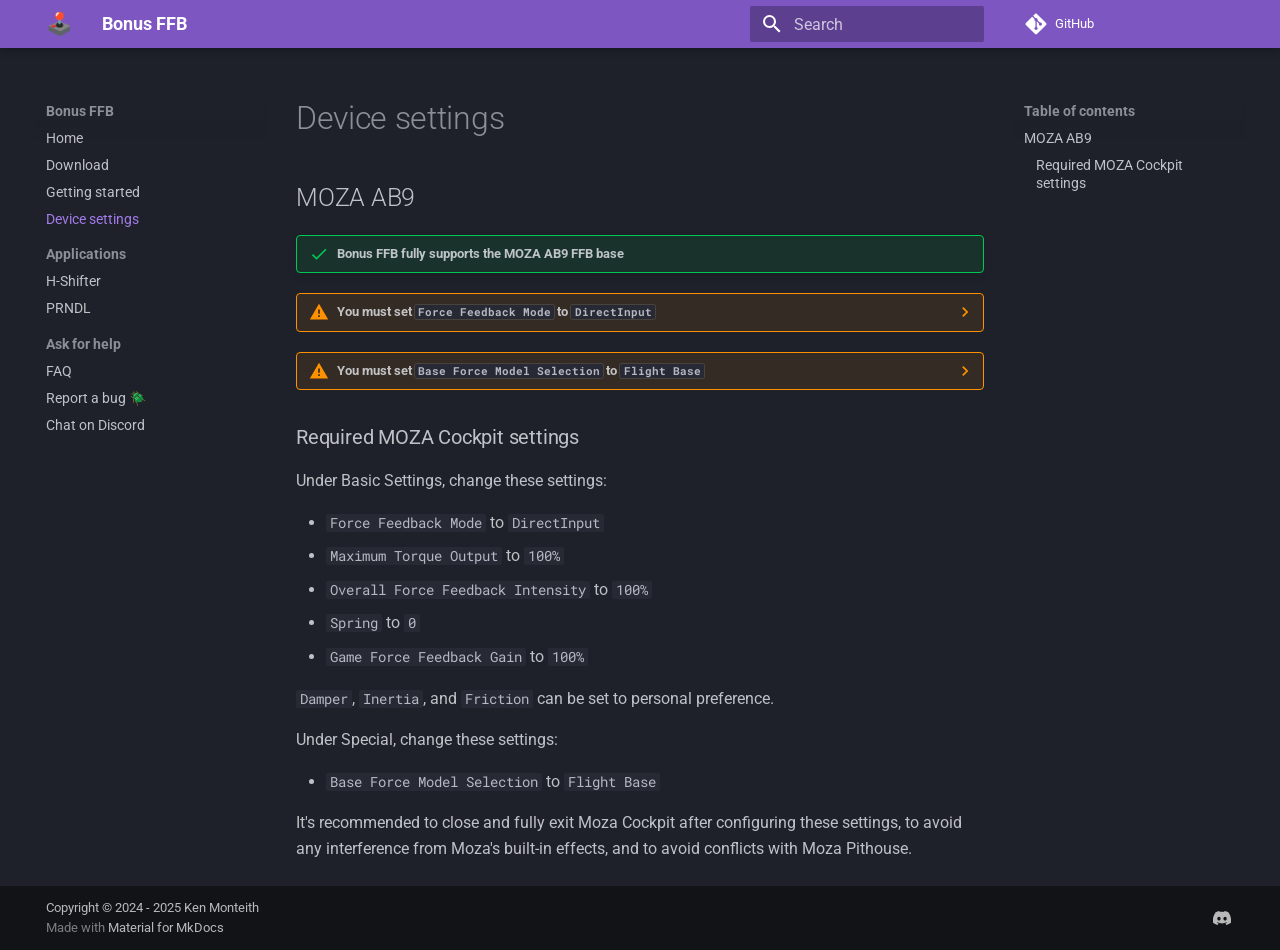
==== commit 57abceca: "Deployed f942d2e with MkDocs version: 1.6.1" ====
--- a/device-settings/index.html
+++ b/device-settings/index.html
@@ -17,8 +17,11 @@
         <link rel="next" href="../hshifter/">
       
       
+        
+      
+      
       <link rel="icon" href="data:image/svg+xml,<svg xmlns=%22http://www.w3.org/2000/svg%22 viewBox=%220 0 100 100%22><text y=%22.9em%22 font-size=%2290%22>🕹️</text></svg>">
-      <meta name="generator" content="mkdocs-1.6.1, mkdocs-material-9.6.12">
+      <meta name="generator" content="mkdocs-1.6.1, mkdocs-material-9.7.0">
     
     
       
@@ -26,10 +29,10 @@
       
     
     
-      <link rel="stylesheet" href="../assets/stylesheets/main.2afb09e1.min.css">
-      
-        
-        <link rel="stylesheet" href="../assets/stylesheets/palette.06af60db.min.css">
+      <link rel="stylesheet" href="../assets/stylesheets/main.618322db.min.css">
+      
+        
+        <link rel="stylesheet" href="../assets/stylesheets/palette.ab4e12ef.min.css">
       
       
 
@@ -62,7 +65,6 @@
     <script>"undefined"!=typeof __md_analytics&&__md_analytics()</script>
   
 
-    
     
     
   </head>
@@ -174,7 +176,7 @@
         <a href="https://github.com/kgmonteith/BonusFFB" title="Go to repository" class="md-source" data-md-component="source">
   <div class="md-source__icon md-icon">
     
-    <svg xmlns="http://www.w3.org/2000/svg" viewBox="0 0 448 512"><!--! Font Awesome Free 6.7.2 by @fontawesome - https://fontawesome.com License - https://fontawesome.com/license/free (Icons: CC BY 4.0, Fonts: SIL OFL 1.1, Code: MIT License) Copyright 2024 Fonticons, Inc.--><path d="M439.55 236.05 244 40.45a28.87 28.87 0 0 0-40.81 0l-40.66 40.63 51.52 51.52c27.06-9.14 52.68 16.77 43.39 43.68l49.66 49.66c34.23-11.8 61.18 31 35.47 56.69-26.49 26.49-70.21-2.87-56-37.34L240.22 199v121.85c25.3 12.54 22.26 41.85 9.08 55a34.34 34.34 0 0 1-48.55 0c-17.57-17.6-11.07-46.91 11.25-56v-123c-20.8-8.51-24.6-30.74-18.64-45L142.57 101 8.45 235.14a28.86 28.86 0 0 0 0 40.81l195.61 195.6a28.86 28.86 0 0 0 40.8 0l194.69-194.69a28.86 28.86 0 0 0 0-40.81"/></svg>
+    <svg xmlns="http://www.w3.org/2000/svg" viewBox="0 0 448 512"><!--! Font Awesome Free 7.1.0 by @fontawesome - https://fontawesome.com License - https://fontawesome.com/license/free (Icons: CC BY 4.0, Fonts: SIL OFL 1.1, Code: MIT License) Copyright 2025 Fonticons, Inc.--><path d="M439.6 236.1 244 40.5c-5.4-5.5-12.8-8.5-20.4-8.5s-15 3-20.4 8.4L162.5 81l51.5 51.5c27.1-9.1 52.7 16.8 43.4 43.7l49.7 49.7c34.2-11.8 61.2 31 35.5 56.7-26.5 26.5-70.2-2.9-56-37.3L240.3 199v121.9c25.3 12.5 22.3 41.8 9.1 55-6.4 6.4-15.2 10.1-24.3 10.1s-17.8-3.6-24.3-10.1c-17.6-17.6-11.1-46.9 11.2-56v-123c-20.8-8.5-24.6-30.7-18.6-45L142.6 101 8.5 235.1C3 240.6 0 247.9 0 255.5s3 15 8.5 20.4l195.6 195.7c5.4 5.4 12.7 8.4 20.4 8.4s15-3 20.4-8.4l194.7-194.7c5.4-5.4 8.4-12.8 8.4-20.4s-3-15-8.4-20.4"/></svg>
   </div>
   <div class="md-source__repository">
     GitHub
@@ -219,7 +221,7 @@
       <a href="https://github.com/kgmonteith/BonusFFB" title="Go to repository" class="md-source" data-md-component="source">
   <div class="md-source__icon md-icon">
     
-    <svg xmlns="http://www.w3.org/2000/svg" viewBox="0 0 448 512"><!--! Font Awesome Free 6.7.2 by @fontawesome - https://fontawesome.com License - https://fontawesome.com/license/free (Icons: CC BY 4.0, Fonts: SIL OFL 1.1, Code: MIT License) Copyright 2024 Fonticons, Inc.--><path d="M439.55 236.05 244 40.45a28.87 28.87 0 0 0-40.81 0l-40.66 40.63 51.52 51.52c27.06-9.14 52.68 16.77 43.39 43.68l49.66 49.66c34.23-11.8 61.18 31 35.47 56.69-26.49 26.49-70.21-2.87-56-37.34L240.22 199v121.85c25.3 12.54 22.26 41.85 9.08 55a34.34 34.34 0 0 1-48.55 0c-17.57-17.6-11.07-46.91 11.25-56v-123c-20.8-8.51-24.6-30.74-18.64-45L142.57 101 8.45 235.14a28.86 28.86 0 0 0 0 40.81l195.61 195.6a28.86 28.86 0 0 0 40.8 0l194.69-194.69a28.86 28.86 0 0 0 0-40.81"/></svg>
+    <svg xmlns="http://www.w3.org/2000/svg" viewBox="0 0 448 512"><!--! Font Awesome Free 7.1.0 by @fontawesome - https://fontawesome.com License - https://fontawesome.com/license/free (Icons: CC BY 4.0, Fonts: SIL OFL 1.1, Code: MIT License) Copyright 2025 Fonticons, Inc.--><path d="M439.6 236.1 244 40.5c-5.4-5.5-12.8-8.5-20.4-8.5s-15 3-20.4 8.4L162.5 81l51.5 51.5c27.1-9.1 52.7 16.8 43.4 43.7l49.7 49.7c34.2-11.8 61.2 31 35.5 56.7-26.5 26.5-70.2-2.9-56-37.3L240.3 199v121.9c25.3 12.5 22.3 41.8 9.1 55-6.4 6.4-15.2 10.1-24.3 10.1s-17.8-3.6-24.3-10.1c-17.6-17.6-11.1-46.9 11.2-56v-123c-20.8-8.5-24.6-30.7-18.6-45L142.6 101 8.5 235.1C3 240.6 0 247.9 0 255.5s3 15 8.5 20.4l195.6 195.7c5.4 5.4 12.7 8.4 20.4 8.4s15-3 20.4-8.4l194.7-194.7c5.4-5.4 8.4-12.8 8.4-20.4s-3-15-8.4-20.4"/></svg>
   </div>
   <div class="md-source__repository">
     GitHub
@@ -241,9 +243,14 @@
   
   
   <span class="md-ellipsis">
+    
+  
     Home
-    
-  </span>
+  
+
+    
+  </span>
+  
   
 
       </a>
@@ -263,9 +270,14 @@
   
   
   <span class="md-ellipsis">
+    
+  
     Download
-    
-  </span>
+  
+
+    
+  </span>
+  
   
 
       </a>
@@ -285,9 +297,14 @@
   
   
   <span class="md-ellipsis">
+    
+  
     Getting started
-    
-  </span>
+  
+
+    
+  </span>
+  
   
 
       </a>
@@ -316,9 +333,14 @@
   
   
   <span class="md-ellipsis">
+    
+  
     Device settings
-    
-  </span>
+  
+
+    
+  </span>
+  
   
 
           <span class="md-nav__icon md-icon"></span>
@@ -329,9 +351,14 @@
   
   
   <span class="md-ellipsis">
+    
+  
     Device settings
-    
-  </span>
+  
+
+    
+  </span>
+  
   
 
       </a>
@@ -354,7 +381,9 @@
         <li class="md-nav__item">
   <a href="#moza-ab9" class="md-nav__link">
     <span class="md-ellipsis">
-      MOZA AB9
+      
+        MOZA AB9
+      
     </span>
   </a>
   
@@ -364,7 +393,9 @@
           <li class="md-nav__item">
   <a href="#required-moza-cockpit-settings" class="md-nav__link">
     <span class="md-ellipsis">
-      Required MOZA Cockpit settings
+      
+        Required MOZA Cockpit settings
+      
     </span>
   </a>
   
@@ -411,9 +442,14 @@
   
   
   <span class="md-ellipsis">
+    
+  
     Applications
-    
-  </span>
+  
+
+    
+  </span>
+  
   
 
             <span class="md-nav__icon md-icon"></span>
@@ -422,7 +458,11 @@
         <nav class="md-nav" data-md-level="1" aria-labelledby="__nav_5_label" aria-expanded="false">
           <label class="md-nav__title" for="__nav_5">
             <span class="md-nav__icon md-icon"></span>
-            Applications
+            
+  
+    Applications
+  
+
           </label>
           <ul class="md-nav__list" data-md-scrollfix>
             
@@ -438,9 +478,42 @@
   
   
   <span class="md-ellipsis">
+    
+  
     H-Shifter
-    
-  </span>
+  
+
+    
+  </span>
+  
+  
+
+      </a>
+    </li>
+  
+
+              
+            
+              
+                
+  
+  
+  
+  
+    <li class="md-nav__item">
+      <a href="../prndl/" class="md-nav__link">
+        
+  
+  
+  <span class="md-ellipsis">
+    
+  
+    PRNDL
+  
+
+    
+  </span>
+  
   
 
       </a>
@@ -484,9 +557,14 @@
   
   
   <span class="md-ellipsis">
+    
+  
     Ask for help
-    
-  </span>
+  
+
+    
+  </span>
+  
   
 
             <span class="md-nav__icon md-icon"></span>
@@ -495,7 +573,11 @@
         <nav class="md-nav" data-md-level="1" aria-labelledby="__nav_6_label" aria-expanded="false">
           <label class="md-nav__title" for="__nav_6">
             <span class="md-nav__icon md-icon"></span>
-            Ask for help
+            
+  
+    Ask for help
+  
+
           </label>
           <ul class="md-nav__list" data-md-scrollfix>
             
@@ -511,9 +593,14 @@
   
   
   <span class="md-ellipsis">
+    
+  
     FAQ
-    
-  </span>
+  
+
+    
+  </span>
+  
   
 
       </a>
@@ -534,9 +621,14 @@
   
   
   <span class="md-ellipsis">
+    
+  
     Report a bug 🪲
-    
-  </span>
+  
+
+    
+  </span>
+  
   
 
       </a>
@@ -557,9 +649,14 @@
   
   
   <span class="md-ellipsis">
+    
+  
     Chat on Discord
-    
-  </span>
+  
+
+    
+  </span>
+  
   
 
       </a>
@@ -604,7 +701,9 @@
         <li class="md-nav__item">
   <a href="#moza-ab9" class="md-nav__link">
     <span class="md-ellipsis">
-      MOZA AB9
+      
+        MOZA AB9
+      
     </span>
   </a>
   
@@ -614,7 +713,9 @@
           <li class="md-nav__item">
   <a href="#required-moza-cockpit-settings" class="md-nav__link">
     <span class="md-ellipsis">
-      Required MOZA Cockpit settings
+      
+        Required MOZA Cockpit settings
+      
     </span>
   </a>
   
@@ -635,6 +736,7 @@
           
           
             <div class="md-content" data-md-component="content">
+              
               <article class="md-content__inner md-typeset">
                 
                   
@@ -650,19 +752,28 @@
 <p class="admonition-title">Bonus FFB fully supports the MOZA AB9 FFB base</p>
 </div>
 <details class="warning">
-<summary>You must set <code>Force Feedback Mode</code> to <code>DirectInput</code> or <code>Integrated FFB</code></summary>
+<summary>You must set <code>Force Feedback Mode</code> to <code>DirectInput</code></summary>
 <p>If <code>Force Feedback Mode</code> is incorrect, Bonus FFB will silently fail to send to force feedback commands to the base, resulting a 'dead stick' effect.</p>
+</details>
+<details class="warning">
+<summary>You must set <code>Base Force Model Selection</code> to <code>Flight Base</code></summary>
+<p>Do NOT use the <code>Shifter</code> mode. The <code>Shifter</code> mode is for Moza's built-in shifter app and overrides Bonus FFB.</p>
 </details>
 <h3 id="required-moza-cockpit-settings">Required MOZA Cockpit settings</h3>
 <p>Under Basic Settings, change these settings:</p>
 <ul>
-<li><code>Force Feedback Mode</code> to <code>DirectInput</code> or <code>Integrated FFB</code></li>
+<li><code>Force Feedback Mode</code> to <code>DirectInput</code></li>
 <li><code>Maximum Torque Output</code> to <code>100%</code></li>
 <li><code>Overall Force Feedback Intensity</code> to <code>100%</code></li>
 <li><code>Spring</code> to <code>0</code></li>
-<li><code>Game Force Feedback Gain</code> to <code>200%</code>&ndash;<code>250%</code></li>
+<li><code>Game Force Feedback Gain</code> to <code>100%</code></li>
 </ul>
 <p><code>Damper</code>, <code>Inertia</code>, and <code>Friction</code> can be set to personal preference.</p>
+<p>Under Special, change these settings:</p>
+<ul>
+<li><code>Base Force Model Selection</code> to <code>Flight Base</code></li>
+</ul>
+<p>It's recommended to close and fully exit Moza Cockpit after configuring these settings, to avoid any interference from Moza's built-in effects, and to avoid conflicts with Moza Pithouse.</p>
 
 
 
@@ -705,7 +816,8 @@
   
 </div>
       
-        <div class="md-social">
+        
+<div class="md-social">
   
     
     
@@ -715,7 +827,7 @@
       
     
     <a href="https://discord.com/users/447499151337324574" target="_blank" rel="noopener" title="discord.com" class="md-social__link">
-      <svg xmlns="http://www.w3.org/2000/svg" viewBox="0 0 640 512"><!--! Font Awesome Free 6.7.2 by @fontawesome - https://fontawesome.com License - https://fontawesome.com/license/free (Icons: CC BY 4.0, Fonts: SIL OFL 1.1, Code: MIT License) Copyright 2024 Fonticons, Inc.--><path d="M524.531 69.836a1.5 1.5 0 0 0-.764-.7A485 485 0 0 0 404.081 32.03a1.82 1.82 0 0 0-1.923.91 338 338 0 0 0-14.9 30.6 447.9 447.9 0 0 0-134.426 0 310 310 0 0 0-15.135-30.6 1.89 1.89 0 0 0-1.924-.91 483.7 483.7 0 0 0-119.688 37.107 1.7 1.7 0 0 0-.788.676C39.068 183.651 18.186 294.69 28.43 404.354a2.02 2.02 0 0 0 .765 1.375 487.7 487.7 0 0 0 146.825 74.189 1.9 1.9 0 0 0 2.063-.676A348 348 0 0 0 208.12 430.4a1.86 1.86 0 0 0-1.019-2.588 321 321 0 0 1-45.868-21.853 1.885 1.885 0 0 1-.185-3.126 251 251 0 0 0 9.109-7.137 1.82 1.82 0 0 1 1.9-.256c96.229 43.917 200.41 43.917 295.5 0a1.81 1.81 0 0 1 1.924.233 235 235 0 0 0 9.132 7.16 1.884 1.884 0 0 1-.162 3.126 301.4 301.4 0 0 1-45.89 21.83 1.875 1.875 0 0 0-1 2.611 391 391 0 0 0 30.014 48.815 1.86 1.86 0 0 0 2.063.7A486 486 0 0 0 610.7 405.729a1.88 1.88 0 0 0 .765-1.352c12.264-126.783-20.532-236.912-86.934-334.541M222.491 337.58c-28.972 0-52.844-26.587-52.844-59.239s23.409-59.241 52.844-59.241c29.665 0 53.306 26.82 52.843 59.239 0 32.654-23.41 59.241-52.843 59.241m195.38 0c-28.971 0-52.843-26.587-52.843-59.239s23.409-59.241 52.843-59.241c29.667 0 53.307 26.82 52.844 59.239 0 32.654-23.177 59.241-52.844 59.241"/></svg>
+      <svg xmlns="http://www.w3.org/2000/svg" viewBox="0 0 576 512"><!--! Font Awesome Free 7.1.0 by @fontawesome - https://fontawesome.com License - https://fontawesome.com/license/free (Icons: CC BY 4.0, Fonts: SIL OFL 1.1, Code: MIT License) Copyright 2025 Fonticons, Inc.--><path d="M492.5 69.8c-.2-.3-.4-.6-.8-.7-38.1-17.5-78.4-30-119.7-37.1-.4-.1-.8 0-1.1.1s-.6.4-.8.8c-5.5 9.9-10.5 20.2-14.9 30.6-44.6-6.8-89.9-6.8-134.4 0-4.5-10.5-9.5-20.7-15.1-30.6-.2-.3-.5-.6-.8-.8s-.7-.2-1.1-.2C162.5 39 122.2 51.5 84.1 69c-.3.1-.6.4-.8.7C7.1 183.5-13.8 294.6-3.6 404.2c0 .3.1.5.2.8s.3.4.5.6c44.4 32.9 94 58 146.8 74.2.4.1.8.1 1.1 0s.7-.4.9-.7c11.3-15.4 21.4-31.8 30-48.8.1-.2.2-.5.2-.8s0-.5-.1-.8-.2-.5-.4-.6-.4-.3-.7-.4c-15.8-6.1-31.2-13.4-45.9-21.9-.3-.2-.5-.4-.7-.6s-.3-.6-.3-.9 0-.6.2-.9.3-.5.6-.7c3.1-2.3 6.2-4.7 9.1-7.1.3-.2.6-.4.9-.4s.7 0 1 .1c96.2 43.9 200.4 43.9 295.5 0 .3-.1.7-.2 1-.2s.7.2.9.4c2.9 2.4 6 4.9 9.1 7.2.2.2.4.4.6.7s.2.6.2.9-.1.6-.3.9-.4.5-.6.6c-14.7 8.6-30 15.9-45.9 21.8-.2.1-.5.2-.7.4s-.3.4-.4.7-.1.5-.1.8.1.5.2.8c8.8 17 18.8 33.3 30 48.8.2.3.6.6.9.7s.8.1 1.1 0c52.9-16.2 102.6-41.3 147.1-74.2.2-.2.4-.4.5-.6s.2-.5.2-.8c12.3-126.8-20.5-236.9-86.9-334.5zm-302 267.7c-29 0-52.8-26.6-52.8-59.2s23.4-59.2 52.8-59.2c29.7 0 53.3 26.8 52.8 59.2 0 32.7-23.4 59.2-52.8 59.2m195.4 0c-29 0-52.8-26.6-52.8-59.2s23.4-59.2 52.8-59.2c29.7 0 53.3 26.8 52.8 59.2 0 32.7-23.2 59.2-52.8 59.2"/></svg>
     </a>
   
 </div>
@@ -732,10 +844,11 @@
     
     
       
-      <script id="__config" type="application/json">{"base": "..", "features": ["navigation.sections"], "search": "../assets/javascripts/workers/search.f8cc74c7.min.js", "tags": null, "translations": {"clipboard.copied": "Copied to clipboard", "clipboard.copy": "Copy to clipboard", "search.result.more.one": "1 more on this page", "search.result.more.other": "# more on this page", "search.result.none": "No matching documents", "search.result.one": "1 matching document", "search.result.other": "# matching documents", "search.result.placeholder": "Type to start searching", "search.result.term.missing": "Missing", "select.version": "Select version"}, "version": null}</script>
-    
-    
-      <script src="../assets/javascripts/bundle.c8b220af.min.js"></script>
+      
+      <script id="__config" type="application/json">{"annotate": null, "base": "..", "features": ["navigation.sections"], "search": "../assets/javascripts/workers/search.7a47a382.min.js", "tags": null, "translations": {"clipboard.copied": "Copied to clipboard", "clipboard.copy": "Copy to clipboard", "search.result.more.one": "1 more on this page", "search.result.more.other": "# more on this page", "search.result.none": "No matching documents", "search.result.one": "1 matching document", "search.result.other": "# matching documents", "search.result.placeholder": "Type to start searching", "search.result.term.missing": "Missing", "select.version": "Select version"}, "version": null}</script>
+    
+    
+      <script src="../assets/javascripts/bundle.e71a0d61.min.js"></script>
       
     
   </body>
--- a/assets/stylesheets/main.618322db.min.css
+++ b/assets/stylesheets/main.618322db.min.css
@@ -0,0 +1 @@
+@charset "UTF-8";html{-webkit-text-size-adjust:none;-moz-text-size-adjust:none;text-size-adjust:none;box-sizing:border-box}*,:after,:before{box-sizing:inherit}@media (prefers-reduced-motion){*,:after,:before{transition:none!important}}body{margin:0}a,button,input,label{-webkit-tap-highlight-color:transparent}a{color:inherit;text-decoration:none}hr{border:0;box-sizing:initial;display:block;height:.05rem;overflow:visible;padding:0}small{font-size:80%}sub,sup{line-height:1em}img{border-style:none}table{border-collapse:initial;border-spacing:0}td,th{font-weight:400;vertical-align:top}button{background:#0000;border:0;font-family:inherit;font-size:inherit;margin:0;padding:0}input{border:0;outline:none}:root{--md-primary-fg-color:#4051b5;--md-primary-fg-color--light:#5d6cc0;--md-primary-fg-color--dark:#303fa1;--md-primary-bg-color:#fff;--md-primary-bg-color--light:#ffffffb3;--md-accent-fg-color:#526cfe;--md-accent-fg-color--transparent:#526cfe1a;--md-accent-bg-color:#fff;--md-accent-bg-color--light:#ffffffb3}[data-md-color-scheme=default]{color-scheme:light}[data-md-color-scheme=default] img[src$="#gh-dark-mode-only"],[data-md-color-scheme=default] img[src$="#only-dark"]{display:none}:root,[data-md-color-scheme=default]{--md-hue:225deg;--md-default-fg-color:#000000de;--md-default-fg-color--light:#0000008a;--md-default-fg-color--lighter:#00000052;--md-default-fg-color--lightest:#00000012;--md-default-bg-color:#fff;--md-default-bg-color--light:#ffffffb3;--md-default-bg-color--lighter:#ffffff4d;--md-default-bg-color--lightest:#ffffff1f;--md-code-fg-color:#36464e;--md-code-bg-color:#f5f5f5;--md-code-bg-color--light:#f5f5f5b3;--md-code-bg-color--lighter:#f5f5f54d;--md-code-hl-color:#4287ff;--md-code-hl-color--light:#4287ff1a;--md-code-hl-number-color:#d52a2a;--md-code-hl-special-color:#db1457;--md-code-hl-function-color:#a846b9;--md-code-hl-constant-color:#6e59d9;--md-code-hl-keyword-color:#3f6ec6;--md-code-hl-string-color:#1c7d4d;--md-code-hl-name-color:var(--md-code-fg-color);--md-code-hl-operator-color:var(--md-default-fg-color--light);--md-code-hl-punctuation-color:var(--md-default-fg-color--light);--md-code-hl-comment-color:var(--md-default-fg-color--light);--md-code-hl-generic-color:var(--md-default-fg-color--light);--md-code-hl-variable-color:var(--md-default-fg-color--light);--md-typeset-color:var(--md-default-fg-color);--md-typeset-a-color:var(--md-primary-fg-color);--md-typeset-del-color:#f5503d26;--md-typeset-ins-color:#0bd57026;--md-typeset-kbd-color:#fafafa;--md-typeset-kbd-accent-color:#fff;--md-typeset-kbd-border-color:#b8b8b8;--md-typeset-mark-color:#ffff0080;--md-typeset-table-color:#0000001f;--md-typeset-table-color--light:rgba(0,0,0,.035);--md-admonition-fg-color:var(--md-default-fg-color);--md-admonition-bg-color:var(--md-default-bg-color);--md-warning-fg-color:#000000de;--md-warning-bg-color:#ff9;--md-footer-fg-color:#fff;--md-footer-fg-color--light:#ffffffb3;--md-footer-fg-color--lighter:#ffffff73;--md-footer-bg-color:#000000de;--md-footer-bg-color--dark:#00000052;--md-shadow-z1:0 0.2rem 0.5rem #0000000d,0 0 0.05rem #0000001a;--md-shadow-z2:0 0.2rem 0.5rem #0000001a,0 0 0.05rem #00000040;--md-shadow-z3:0 0.2rem 0.5rem #0003,0 0 0.05rem #00000059}.md-icon svg{fill:currentcolor;display:block;height:1.2rem;width:1.2rem}body{-webkit-font-smoothing:antialiased;-moz-osx-font-smoothing:grayscale;--md-text-font-family:var(--md-text-font,_),-apple-system,BlinkMacSystemFont,Helvetica,Arial,sans-serif;--md-code-font-family:var(--md-code-font,_),SFMono-Regular,Consolas,Menlo,monospace}aside,body,input{font-feature-settings:"kern","liga";color:var(--md-typeset-color);font-family:var(--md-text-font-family)}code,kbd,pre{font-feature-settings:"kern";font-family:var(--md-code-font-family)}:root{--md-typeset-table-sort-icon:url('data:image/svg+xml;charset=utf-8,<svg xmlns="http://www.w3.org/2000/svg" viewBox="0 0 24 24"><path d="m18 21-4-4h3V7h-3l4-4 4 4h-3v10h3M2 19v-2h10v2M2 13v-2h7v2M2 7V5h4v2z"/></svg>');--md-typeset-table-sort-icon--asc:url('data:image/svg+xml;charset=utf-8,<svg xmlns="http://www.w3.org/2000/svg" viewBox="0 0 24 24"><path d="M19 17h3l-4 4-4-4h3V3h2M2 17h10v2H2M6 5v2H2V5m0 6h7v2H2z"/></svg>');--md-typeset-table-sort-icon--desc:url('data:image/svg+xml;charset=utf-8,<svg xmlns="http://www.w3.org/2000/svg" viewBox="0 0 24 24"><path d="M19 7h3l-4-4-4 4h3v14h2M2 17h10v2H2M6 5v2H2V5m0 6h7v2H2z"/></svg>')}.md-typeset{-webkit-print-color-adjust:exact;color-adjust:exact;font-size:.8rem;line-height:1.6;overflow-wrap:break-word}@media print{.md-typeset{font-size:.68rem}}.md-typeset blockquote,.md-typeset dl,.md-typeset figure,.md-typeset ol,.md-typeset pre,.md-typeset ul{margin-bottom:1em;margin-top:1em}.md-typeset h1{color:var(--md-default-fg-color--light);font-size:2em;line-height:1.3;margin:0 0 1.25em}.md-typeset h1,.md-typeset h2{font-weight:300;letter-spacing:-.01em}.md-typeset h2{font-size:1.5625em;line-height:1.4;margin:1.6em 0 .64em}.md-typeset h3{font-size:1.25em;font-weight:400;letter-spacing:-.01em;line-height:1.5;margin:1.6em 0 .8em}.md-typeset h2+h3{margin-top:.8em}.md-typeset h4{font-weight:700;letter-spacing:-.01em;margin:1em 0}.md-typeset h5,.md-typeset h6{color:var(--md-default-fg-color--light);font-size:.8em;font-weight:700;letter-spacing:-.01em;margin:1.25em 0}.md-typeset h5{text-transform:uppercase}.md-typeset h5 code{text-transform:none}.md-typeset hr{border-bottom:.05rem solid var(--md-default-fg-color--lightest);display:flow-root;margin:1.5em 0}.md-typeset a{color:var(--md-typeset-a-color);word-break:break-word}.md-typeset a,.md-typeset a:before{transition:color 125ms}.md-typeset a:focus,.md-typeset a:hover{color:var(--md-accent-fg-color)}.md-typeset a:focus code,.md-typeset a:hover code{background-color:var(--md-accent-fg-color--transparent);color:var(--md-accent-fg-color)}.md-typeset a code{color:var(--md-typeset-a-color)}.md-typeset a.focus-visible{outline-color:var(--md-accent-fg-color);outline-offset:.2rem}.md-typeset code,.md-typeset kbd,.md-typeset pre{color:var(--md-code-fg-color);direction:ltr;font-variant-ligatures:none;transition:background-color 125ms}@media print{.md-typeset code,.md-typeset kbd,.md-typeset pre{white-space:pre-wrap}}.md-typeset code{background-color:var(--md-code-bg-color);border-radius:.1rem;-webkit-box-decoration-break:clone;box-decoration-break:clone;font-size:.85em;padding:0 .2941176471em;transition:color 125ms,background-color 125ms;word-break:break-word}.md-typeset code:not(.focus-visible){-webkit-tap-highlight-color:transparent;outline:none}.md-typeset pre{display:flow-root;line-height:1.4;position:relative}.md-typeset pre>code{-webkit-box-decoration-break:slice;box-decoration-break:slice;box-shadow:none;display:block;margin:0;outline-color:var(--md-accent-fg-color);overflow:auto;padding:.7720588235em 1.1764705882em;scrollbar-color:var(--md-default-fg-color--lighter) #0000;scrollbar-width:thin;touch-action:auto;word-break:normal}.md-typeset pre>code:hover{scrollbar-color:var(--md-accent-fg-color) #0000}.md-typeset pre>code::-webkit-scrollbar{height:.2rem;width:.2rem}.md-typeset pre>code::-webkit-scrollbar-thumb{background-color:var(--md-default-fg-color--lighter)}.md-typeset pre>code::-webkit-scrollbar-thumb:hover{background-color:var(--md-accent-fg-color)}.md-typeset kbd{background-color:var(--md-typeset-kbd-color);border-radius:.1rem;box-shadow:0 .1rem 0 .05rem var(--md-typeset-kbd-border-color),0 .1rem 0 var(--md-typeset-kbd-border-color),0 -.1rem .2rem var(--md-typeset-kbd-accent-color) inset;color:var(--md-default-fg-color);display:inline-block;font-size:.75em;padding:0 .6666666667em;vertical-align:text-top;word-break:break-word}.md-typeset mark{background-color:var(--md-typeset-mark-color);-webkit-box-decoration-break:clone;box-decoration-break:clone;color:inherit;word-break:break-word}.md-typeset abbr{cursor:help;text-decoration:none}.md-typeset [data-preview],.md-typeset abbr{border-bottom:.05rem dotted var(--md-default-fg-color--light)}.md-typeset small{opacity:.75}[dir=ltr] .md-typeset sub,[dir=ltr] .md-typeset sup{margin-left:.078125em}[dir=rtl] .md-typeset sub,[dir=rtl] .md-typeset sup{margin-right:.078125em}[dir=ltr] .md-typeset blockquote{padding-left:.6rem}[dir=rtl] .md-typeset blockquote{padding-right:.6rem}[dir=ltr] .md-typeset blockquote{border-left:.2rem solid var(--md-default-fg-color--lighter)}[dir=rtl] .md-typeset blockquote{border-right:.2rem solid var(--md-default-fg-color--lighter)}.md-typeset blockquote{color:var(--md-default-fg-color--light);margin-left:0;margin-right:0}.md-typeset ul{list-style-type:disc}.md-typeset ul[type]{list-style-type:revert-layer}[dir=ltr] .md-typeset ol,[dir=ltr] .md-typeset ul{margin-left:.625em}[dir=rtl] .md-typeset ol,[dir=rtl] .md-typeset ul{margin-right:.625em}.md-typeset ol,.md-typeset ul{padding:0}.md-typeset ol:not([hidden]),.md-typeset ul:not([hidden]){display:flow-root}.md-typeset ol ol,.md-typeset ul ol{list-style-type:lower-alpha}.md-typeset ol ol ol,.md-typeset ul ol ol{list-style-type:lower-roman}.md-typeset ol ol ol ol,.md-typeset ul ol ol ol{list-style-type:upper-alpha}.md-typeset ol ol ol ol ol,.md-typeset ul ol ol ol ol{list-style-type:upper-roman}.md-typeset ol[type],.md-typeset ul[type]{list-style-type:revert-layer}[dir=ltr] .md-typeset ol li,[dir=ltr] .md-typeset ul li{margin-left:1.25em}[dir=rtl] .md-typeset ol li,[dir=rtl] .md-typeset ul li{margin-right:1.25em}.md-typeset ol li,.md-typeset ul li{margin-bottom:.5em}.md-typeset ol li blockquote,.md-typeset ol li p,.md-typeset ul li blockquote,.md-typeset ul li p{margin:.5em 0}.md-typeset ol li:last-child,.md-typeset ul li:last-child{margin-bottom:0}[dir=ltr] .md-typeset ol li ol,[dir=ltr] .md-typeset ol li ul,[dir=ltr] .md-typeset ul li ol,[dir=ltr] .md-typeset ul li ul{margin-left:.625em}[dir=rtl] .md-typeset ol li ol,[dir=rtl] .md-typeset ol li ul,[dir=rtl] .md-typeset ul li ol,[dir=rtl] .md-typeset ul li ul{margin-right:.625em}.md-typeset ol li ol,.md-typeset ol li ul,.md-typeset ul li ol,.md-typeset ul li ul{margin-bottom:.5em;margin-top:.5em}[dir=ltr] .md-typeset dd{margin-left:1.875em}[dir=rtl] .md-typeset dd{margin-right:1.875em}.md-typeset dd{margin-bottom:1.5em;margin-top:1em}.md-typeset img,.md-typeset svg,.md-typeset video{height:auto;max-width:100%}.md-typeset img[align=left]{margin:1em 1em 1em 0}.md-typeset img[align=right]{margin:1em 0 1em 1em}.md-typeset img[align]:only-child{margin-top:0}.md-typeset figure{display:flow-root;margin:1em auto;max-width:100%;text-align:center;width:fit-content}.md-typeset figure img{display:block;margin:0 auto}.md-typeset figcaption{font-style:italic;margin:1em auto;max-width:24rem}.md-typeset iframe{max-width:100%}.md-typeset table:not([class]){background-color:var(--md-default-bg-color);border:.05rem solid var(--md-typeset-table-color);border-radius:.1rem;display:inline-block;font-size:.64rem;max-width:100%;overflow:auto;touch-action:auto}@media print{.md-typeset table:not([class]){display:table}}.md-typeset table:not([class])+*{margin-top:1.5em}.md-typeset table:not([class]) td>:first-child,.md-typeset table:not([class]) th>:first-child{margin-top:0}.md-typeset table:not([class]) td>:last-child,.md-typeset table:not([class]) th>:last-child{margin-bottom:0}.md-typeset table:not([class]) td:not([align]),.md-typeset table:not([class]) th:not([align]){text-align:left}[dir=rtl] .md-typeset table:not([class]) td:not([align]),[dir=rtl] .md-typeset table:not([class]) th:not([align]){text-align:right}.md-typeset table:not([class]) th{font-weight:700;min-width:5rem;padding:.9375em 1.25em;vertical-align:top}.md-typeset table:not([class]) td{border-top:.05rem solid var(--md-typeset-table-color);padding:.9375em 1.25em;vertical-align:top}.md-typeset table:not([class]) tbody tr{transition:background-color 125ms}.md-typeset table:not([class]) tbody tr:hover{background-color:var(--md-typeset-table-color--light);box-shadow:0 .05rem 0 var(--md-default-bg-color) inset}.md-typeset table:not([class]) a{word-break:normal}.md-typeset table th[role=columnheader]{cursor:pointer}[dir=ltr] .md-typeset table th[role=columnheader]:after{margin-left:.5em}[dir=rtl] .md-typeset table th[role=columnheader]:after{margin-right:.5em}.md-typeset table th[role=columnheader]:after{content:"";display:inline-block;height:1.2em;-webkit-mask-image:var(--md-typeset-table-sort-icon);mask-image:var(--md-typeset-table-sort-icon);-webkit-mask-repeat:no-repeat;mask-repeat:no-repeat;-webkit-mask-size:contain;mask-size:contain;transition:background-color 125ms;vertical-align:text-bottom;width:1.2em}.md-typeset table th[role=columnheader]:hover:after{background-color:var(--md-default-fg-color--lighter)}.md-typeset table th[role=columnheader][aria-sort=ascending]:after{background-color:var(--md-default-fg-color--light);-webkit-mask-image:var(--md-typeset-table-sort-icon--asc);mask-image:var(--md-typeset-table-sort-icon--asc)}.md-typeset table th[role=columnheader][aria-sort=descending]:after{background-color:var(--md-default-fg-color--light);-webkit-mask-image:var(--md-typeset-table-sort-icon--desc);mask-image:var(--md-typeset-table-sort-icon--desc)}.md-typeset__scrollwrap{margin:1em -.8rem;overflow-x:auto;touch-action:auto}.md-typeset__table{display:inline-block;margin-bottom:.5em;padding:0 .8rem}@media print{.md-typeset__table{display:block}}html .md-typeset__table table{display:table;margin:0;overflow:hidden;width:100%}@media screen and (max-width:44.984375em){.md-content__inner>pre{margin:1em -.8rem}.md-content__inner>pre code{border-radius:0}}.md-typeset .md-author{border-radius:100%;display:block;flex-shrink:0;height:1.6rem;overflow:hidden;position:relative;transition:color 125ms,transform 125ms;width:1.6rem}.md-typeset .md-author img{display:block}.md-typeset .md-author--more{background:var(--md-default-fg-color--lightest);color:var(--md-default-fg-color--lighter);font-size:.6rem;font-weight:700;line-height:1.6rem;text-align:center}.md-typeset .md-author--long{height:2.4rem;width:2.4rem}.md-typeset a.md-author{transform:scale(1)}.md-typeset a.md-author img{border-radius:100%;filter:grayscale(100%) opacity(75%);transition:filter 125ms}.md-typeset a.md-author:focus,.md-typeset a.md-author:hover{transform:scale(1.1);z-index:1}.md-typeset a.md-author:focus img,.md-typeset a.md-author:hover img{filter:grayscale(0)}.md-banner{background-color:var(--md-footer-bg-color);color:var(--md-footer-fg-color);overflow:auto}@media print{.md-banner{display:none}}.md-banner--warning{background-color:var(--md-warning-bg-color);color:var(--md-warning-fg-color)}.md-banner__inner{font-size:.7rem;margin:.6rem auto;padding:0 .8rem}[dir=ltr] .md-banner__button{float:right}[dir=rtl] .md-banner__button{float:left}.md-banner__button{color:inherit;cursor:pointer;transition:opacity .25s}.no-js .md-banner__button{display:none}.md-banner__button:hover{opacity:.7}html{font-size:125%;height:100%;overflow-x:hidden}@media screen and (min-width:100em){html{font-size:137.5%}}@media screen and (min-width:125em){html{font-size:150%}}body{background-color:var(--md-default-bg-color);display:flex;flex-direction:column;font-size:.5rem;min-height:100%;position:relative;width:100%}@media print{body{display:block}}@media screen and (max-width:59.984375em){body[data-md-scrolllock]{position:fixed}}.md-grid{margin-left:auto;margin-right:auto;max-width:61rem}.md-container{display:flex;flex-direction:column;flex-grow:1}@media print{.md-container{display:block}}.md-main{flex-grow:1}.md-main__inner{display:flex;height:100%;margin-top:1.5rem}.md-ellipsis{overflow:hidden;text-overflow:ellipsis}.md-toggle{display:none}.md-option{height:0;opacity:0;position:absolute;width:0}.md-option:checked+label:not([hidden]){display:block}.md-option.focus-visible+label{outline-color:var(--md-accent-fg-color);outline-style:auto}.md-skip{background-color:var(--md-default-fg-color);border-radius:.1rem;color:var(--md-default-bg-color);font-size:.64rem;margin:.5rem;opacity:0;outline-color:var(--md-accent-fg-color);padding:.3rem .5rem;position:fixed;transform:translateY(.4rem);z-index:-1}.md-skip:focus{opacity:1;transform:translateY(0);transition:transform .25s cubic-bezier(.4,0,.2,1),opacity 175ms 75ms;z-index:10}@page{margin:25mm}:root{--md-clipboard-icon:url('data:image/svg+xml;charset=utf-8,<svg xmlns="http://www.w3.org/2000/svg" viewBox="0 0 24 24"><path d="M19 21H8V7h11m0-2H8a2 2 0 0 0-2 2v14a2 2 0 0 0 2 2h11a2 2 0 0 0 2-2V7a2 2 0 0 0-2-2m-3-4H4a2 2 0 0 0-2 2v14h2V3h12z"/></svg>')}.md-clipboard{border-radius:.1rem;color:var(--md-default-fg-color--lightest);cursor:pointer;height:1.5em;outline-color:var(--md-accent-fg-color);outline-offset:.1rem;transition:color .25s;width:1.5em;z-index:1}@media print{.md-clipboard{display:none}}.md-clipboard:not(.focus-visible){-webkit-tap-highlight-color:transparent;outline:none}:hover>.md-clipboard{color:var(--md-default-fg-color--light)}.md-clipboard:focus,.md-clipboard:hover{color:var(--md-accent-fg-color)}.md-clipboard:after{background-color:currentcolor;content:"";display:block;height:1.125em;margin:0 auto;-webkit-mask-image:var(--md-clipboard-icon);mask-image:var(--md-clipboard-icon);-webkit-mask-position:center;mask-position:center;-webkit-mask-repeat:no-repeat;mask-repeat:no-repeat;-webkit-mask-size:contain;mask-size:contain;width:1.125em}.md-clipboard--inline{cursor:pointer}.md-clipboard--inline code{transition:color .25s,background-color .25s}.md-clipboard--inline:focus code,.md-clipboard--inline:hover code{background-color:var(--md-accent-fg-color--transparent);color:var(--md-accent-fg-color)}:root{--md-code-select-icon:url('data:image/svg+xml;charset=utf-8,<svg xmlns="http://www.w3.org/2000/svg" viewBox="0 0 24 24"><path d="M19 19h-4v2h4c1.1 0 2-.9 2-2v-4h-2m0-12h-4v2h4v4h2V5c0-1.1-.9-2-2-2M5 5h4V3H5c-1.1 0-2 .9-2 2v4h2m0 6H3v4c0 1.1.9 2 2 2h4v-2H5zm2-4h2v2H7zm4 0h2v2h-2zm4 0h2v2h-2zM7 7h2v2H7zm4 0h2v2h-2zm4 0h2v2h-2zm-8 8h2v2H7zm4 0h2v2h-2zm4 0h2v2h-2z"/></svg>');--md-code-copy-icon:url('data:image/svg+xml;charset=utf-8,<svg xmlns="http://www.w3.org/2000/svg" viewBox="0 0 24 24"><path d="M19 21H8V7h11m0-2H8a2 2 0 0 0-2 2v14a2 2 0 0 0 2 2h11a2 2 0 0 0 2-2V7a2 2 0 0 0-2-2m-3-4H4a2 2 0 0 0-2 2v14h2V3h12z"/></svg>')}.md-typeset .md-code__content{display:grid}.md-code__nav{background-color:var(--md-code-bg-color--lighter);border-radius:.1rem;display:flex;gap:.2rem;padding:.2rem;position:absolute;right:.25em;top:.25em;transition:background-color .25s;z-index:1}:hover>.md-code__nav{background-color:var(--md-code-bg-color--light)}.md-code__button{color:var(--md-default-fg-color--lightest);cursor:pointer;display:block;height:1.5em;outline-color:var(--md-accent-fg-color);outline-offset:.1rem;transition:color .25s;width:1.5em}:hover>*>.md-code__button{color:var(--md-default-fg-color--light)}.md-code__button.focus-visible,.md-code__button:hover{color:var(--md-accent-fg-color)}.md-code__button--active{color:var(--md-default-fg-color)!important}.md-code__button:after{background-color:currentcolor;content:"";display:block;height:1.125em;margin:0 auto;-webkit-mask-position:center;mask-position:center;-webkit-mask-repeat:no-repeat;mask-repeat:no-repeat;-webkit-mask-size:contain;mask-size:contain;width:1.125em}.md-code__button[data-md-type=select]:after{-webkit-mask-image:var(--md-code-select-icon);mask-image:var(--md-code-select-icon)}.md-code__button[data-md-type=copy]:after{-webkit-mask-image:var(--md-code-copy-icon);mask-image:var(--md-code-copy-icon)}@keyframes consent{0%{opacity:0;transform:translateY(100%)}to{opacity:1;transform:translateY(0)}}@keyframes overlay{0%{opacity:0}to{opacity:1}}.md-consent__overlay{animation:overlay .25s both;-webkit-backdrop-filter:blur(.1rem);backdrop-filter:blur(.1rem);background-color:#0000008a;height:100%;opacity:1;position:fixed;top:0;width:100%;z-index:5}.md-consent__inner{animation:consent .5s cubic-bezier(.1,.7,.1,1) both;background-color:var(--md-default-bg-color);border:0;border-radius:.1rem;bottom:0;box-shadow:0 0 .2rem #0000001a,0 .2rem .4rem #0003;max-height:100%;overflow:auto;padding:0;position:fixed;width:100%;z-index:5}.md-consent__form{padding:.8rem}.md-consent__settings{display:none;margin:1em 0}input:checked+.md-consent__settings{display:block}.md-consent__controls{margin-bottom:.8rem}.md-typeset .md-consent__controls .md-button{display:inline}@media screen and (max-width:44.984375em){.md-typeset .md-consent__controls .md-button{display:block;margin-top:.4rem;text-align:center;width:100%}}.md-consent label{cursor:pointer}.md-content{flex-grow:1;min-width:0}.md-content__inner{margin:0 .8rem 1.2rem;padding-top:.6rem}@media screen and (min-width:76.25em){[dir=ltr] .md-sidebar--primary:not([hidden])~.md-content>.md-content__inner{margin-left:1.2rem}[dir=ltr] .md-sidebar--secondary:not([hidden])~.md-content>.md-content__inner,[dir=rtl] .md-sidebar--primary:not([hidden])~.md-content>.md-content__inner{margin-right:1.2rem}[dir=rtl] .md-sidebar--secondary:not([hidden])~.md-content>.md-content__inner{margin-left:1.2rem}}.md-content__inner:before{content:"";display:block;height:.4rem}.md-content__inner>:last-child{margin-bottom:0}[dir=ltr] .md-content__button{float:right}[dir=rtl] .md-content__button{float:left}[dir=ltr] .md-content__button{margin-left:.4rem}[dir=rtl] .md-content__button{margin-right:.4rem}.md-content__button{margin:.4rem 0;padding:0}@media print{.md-content__button{display:none}}.md-typeset .md-content__button{color:var(--md-default-fg-color--lighter)}.md-content__button svg{display:inline;vertical-align:top}[dir=rtl] .md-content__button svg{transform:scaleX(-1)}[dir=ltr] .md-dialog{right:.8rem}[dir=rtl] .md-dialog{left:.8rem}.md-dialog{background-color:var(--md-default-fg-color);border-radius:.1rem;bottom:.8rem;box-shadow:var(--md-shadow-z3);min-width:11.1rem;opacity:0;padding:.4rem .6rem;pointer-events:none;position:fixed;transform:translateY(100%);transition:transform 0ms .4s,opacity .4s;z-index:4}@media print{.md-dialog{display:none}}.md-dialog--active{opacity:1;pointer-events:auto;transform:translateY(0);transition:transform .4s cubic-bezier(.075,.85,.175,1),opacity .4s}.md-dialog__inner{color:var(--md-default-bg-color);font-size:.7rem}.md-feedback{margin:2em 0 1em;text-align:center}.md-feedback fieldset{border:none;margin:0;padding:0}.md-feedback__title{font-weight:700;margin:1em auto}.md-feedback__inner{position:relative}.md-feedback__list{display:flex;flex-wrap:wrap;place-content:baseline center;position:relative}.md-feedback__list:hover .md-icon:not(:disabled){color:var(--md-default-fg-color--lighter)}:disabled .md-feedback__list{min-height:1.8rem}.md-feedback__icon{color:var(--md-default-fg-color--light);cursor:pointer;flex-shrink:0;margin:0 .1rem;transition:color 125ms}.md-feedback__icon:not(:disabled).md-icon:hover{color:var(--md-accent-fg-color)}.md-feedback__icon:disabled{color:var(--md-default-fg-color--lightest);pointer-events:none}.md-feedback__note{opacity:0;position:relative;transform:translateY(.4rem);transition:transform .4s cubic-bezier(.1,.7,.1,1),opacity .15s}.md-feedback__note>*{margin:0 auto;max-width:16rem}:disabled .md-feedback__note{opacity:1;transform:translateY(0)}@media print{.md-feedback{display:none}}.md-footer{background-color:var(--md-footer-bg-color);color:var(--md-footer-fg-color)}@media print{.md-footer{display:none}}.md-footer__inner{justify-content:space-between;overflow:auto;padding:.2rem}.md-footer__inner:not([hidden]){display:flex}.md-footer__link{align-items:end;display:flex;flex-grow:0.01;margin-bottom:.4rem;margin-top:1rem;max-width:100%;outline-color:var(--md-accent-fg-color);overflow:hidden;transition:opacity .25s}.md-footer__link:focus,.md-footer__link:hover{opacity:.7}[dir=rtl] .md-footer__link svg{transform:scaleX(-1)}@media screen and (max-width:44.984375em){.md-footer__link--prev{flex-shrink:0}.md-footer__link--prev .md-footer__title{display:none}}[dir=ltr] .md-footer__link--next{margin-left:auto}[dir=rtl] .md-footer__link--next{margin-right:auto}.md-footer__link--next{text-align:right}[dir=rtl] .md-footer__link--next{text-align:left}.md-footer__title{flex-grow:1;font-size:.9rem;margin-bottom:.7rem;max-width:calc(100% - 2.4rem);padding:0 1rem;white-space:nowrap}.md-footer__button{margin:.2rem;padding:.4rem}.md-footer__direction{font-size:.64rem;opacity:.7}.md-footer-meta{background-color:var(--md-footer-bg-color--dark)}.md-footer-meta__inner{display:flex;flex-wrap:wrap;justify-content:space-between;padding:.2rem}html .md-footer-meta.md-typeset a{color:var(--md-footer-fg-color--light)}html .md-footer-meta.md-typeset a:focus,html .md-footer-meta.md-typeset a:hover{color:var(--md-footer-fg-color)}.md-copyright{color:var(--md-footer-fg-color--lighter);font-size:.64rem;margin:auto .6rem;padding:.4rem 0;width:100%}@media screen and (min-width:45em){.md-copyright{width:auto}}.md-copyright__highlight{color:var(--md-footer-fg-color--light)}.md-social{display:inline-flex;gap:.2rem;margin:0 .4rem;padding:.2rem 0 .6rem}@media screen and (min-width:45em){.md-social{padding:.6rem 0}}.md-social__link{display:inline-block;height:1.6rem;text-align:center;width:1.6rem}.md-social__link:before{line-height:1.9}.md-social__link svg{fill:currentcolor;max-height:.8rem;vertical-align:-25%}.md-typeset .md-button{border:.1rem solid;border-radius:.1rem;color:var(--md-primary-fg-color);cursor:pointer;display:inline-block;font-weight:700;padding:.625em 2em;transition:color 125ms,background-color 125ms,border-color 125ms}.md-typeset .md-button--primary{background-color:var(--md-primary-fg-color);border-color:var(--md-primary-fg-color);color:var(--md-primary-bg-color)}.md-typeset .md-button:focus,.md-typeset .md-button:hover{background-color:var(--md-accent-fg-color);border-color:var(--md-accent-fg-color);color:var(--md-accent-bg-color)}[dir=ltr] .md-typeset .md-input{border-top-left-radius:.1rem}[dir=ltr] .md-typeset .md-input,[dir=rtl] .md-typeset .md-input{border-top-right-radius:.1rem}[dir=rtl] .md-typeset .md-input{border-top-left-radius:.1rem}.md-typeset .md-input{border-bottom:.1rem solid var(--md-default-fg-color--lighter);box-shadow:var(--md-shadow-z1);font-size:.8rem;height:1.8rem;padding:0 .6rem;transition:border .25s,box-shadow .25s}.md-typeset .md-input:focus,.md-typeset .md-input:hover{border-bottom-color:var(--md-accent-fg-color);box-shadow:var(--md-shadow-z2)}.md-typeset .md-input--stretch{width:100%}.md-header{background-color:var(--md-primary-fg-color);box-shadow:0 0 .2rem #0000,0 .2rem .4rem #0000;color:var(--md-primary-bg-color);display:block;left:0;position:sticky;right:0;top:0;z-index:4}@media print{.md-header{display:none}}.md-header[hidden]{transform:translateY(-100%);transition:transform .25s cubic-bezier(.8,0,.6,1),box-shadow .25s}.md-header--shadow{box-shadow:0 0 .2rem #0000001a,0 .2rem .4rem #0003;transition:transform .25s cubic-bezier(.1,.7,.1,1),box-shadow .25s}.md-header__inner{align-items:center;display:flex;padding:0 .2rem}.md-header__button{color:currentcolor;cursor:pointer;margin:.2rem;outline-color:var(--md-accent-fg-color);padding:.4rem;position:relative;transition:opacity .25s;vertical-align:middle;z-index:1}.md-header__button:hover{opacity:.7}.md-header__button:not([hidden]){display:inline-block}.md-header__button:not(.focus-visible){-webkit-tap-highlight-color:transparent;outline:none}.md-header__button.md-logo{margin:.2rem;padding:.4rem}@media screen and (max-width:76.234375em){.md-header__button.md-logo{display:none}}.md-header__button.md-logo img,.md-header__button.md-logo svg{fill:currentcolor;display:block;height:1.2rem;width:auto}@media screen and (min-width:60em){.md-header__button[for=__search]{display:none}}.no-js .md-header__button[for=__search]{display:none}[dir=rtl] .md-header__button[for=__search] svg{transform:scaleX(-1)}@media screen and (min-width:76.25em){.md-header__button[for=__drawer]{display:none}}.md-header__topic{display:flex;max-width:100%;position:absolute;transition:transform .4s cubic-bezier(.1,.7,.1,1),opacity .15s;white-space:nowrap}.md-header__topic+.md-header__topic{opacity:0;pointer-events:none;transform:translateX(1.25rem);transition:transform .4s cubic-bezier(1,.7,.1,.1),opacity .15s;z-index:-1}[dir=rtl] .md-header__topic+.md-header__topic{transform:translateX(-1.25rem)}.md-header__topic:first-child{font-weight:700}[dir=ltr] .md-header__title{margin-left:1rem;margin-right:.4rem}[dir=rtl] .md-header__title{margin-left:.4rem;margin-right:1rem}.md-header__title{flex-grow:1;font-size:.9rem;height:2.4rem;line-height:2.4rem}.md-header__title--active .md-header__topic{opacity:0;pointer-events:none;transform:translateX(-1.25rem);transition:transform .4s cubic-bezier(1,.7,.1,.1),opacity .15s;z-index:-1}[dir=rtl] .md-header__title--active .md-header__topic{transform:translateX(1.25rem)}.md-header__title--active .md-header__topic+.md-header__topic{opacity:1;pointer-events:auto;transform:translateX(0);transition:transform .4s cubic-bezier(.1,.7,.1,1),opacity .15s;z-index:0}.md-header__title>.md-header__ellipsis{height:100%;position:relative;width:100%}.md-header__option{display:flex;flex-shrink:0;max-width:100%;transition:max-width 0ms .25s,opacity .25s .25s;white-space:nowrap}[data-md-toggle=search]:checked~.md-header .md-header__option{max-width:0;opacity:0;transition:max-width 0ms,opacity 0ms}.md-header__option>input{bottom:0}.md-header__source{display:none}@media screen and (min-width:60em){[dir=ltr] .md-header__source{margin-left:1rem}[dir=rtl] .md-header__source{margin-right:1rem}.md-header__source{display:block;max-width:11.7rem;width:11.7rem}}@media screen and (min-width:76.25em){[dir=ltr] .md-header__source{margin-left:1.4rem}[dir=rtl] .md-header__source{margin-right:1.4rem}}.md-meta{color:var(--md-default-fg-color--light);font-size:.7rem;line-height:1.3}.md-meta__list{display:inline-flex;flex-wrap:wrap;list-style:none;margin:0;padding:0}.md-meta__item:not(:last-child):after{content:"·";margin-left:.2rem;margin-right:.2rem}.md-meta__link{color:var(--md-typeset-a-color)}.md-meta__link:focus,.md-meta__link:hover{color:var(--md-accent-fg-color)}.md-draft{background-color:#ff1744;border-radius:.125em;color:#fff;display:inline-block;font-weight:700;padding-left:.5714285714em;padding-right:.5714285714em}:root{--md-nav-icon--prev:url('data:image/svg+xml;charset=utf-8,<svg xmlns="http://www.w3.org/2000/svg" viewBox="0 0 24 24"><path d="M20 11v2H8l5.5 5.5-1.42 1.42L4.16 12l7.92-7.92L13.5 5.5 8 11z"/></svg>');--md-nav-icon--next:url('data:image/svg+xml;charset=utf-8,<svg xmlns="http://www.w3.org/2000/svg" viewBox="0 0 24 24"><path d="M8.59 16.58 13.17 12 8.59 7.41 10 6l6 6-6 6z"/></svg>');--md-toc-icon:url('data:image/svg+xml;charset=utf-8,<svg xmlns="http://www.w3.org/2000/svg" viewBox="0 0 24 24"><path d="M3 9h14V7H3zm0 4h14v-2H3zm0 4h14v-2H3zm16 0h2v-2h-2zm0-10v2h2V7zm0 6h2v-2h-2z"/></svg>')}.md-nav{font-size:.7rem;line-height:1.3}.md-nav__title{color:var(--md-default-fg-color--light);display:block;font-weight:700;overflow:hidden;padding:0 .6rem;text-overflow:ellipsis}.md-nav__title .md-nav__button{display:none}.md-nav__title .md-nav__button img{height:100%;width:auto}.md-nav__title .md-nav__button.md-logo img,.md-nav__title .md-nav__button.md-logo svg{fill:currentcolor;display:block;height:2.4rem;max-width:100%;object-fit:contain;width:auto}.md-nav__list{list-style:none;margin:0;padding:0}.md-nav__link{align-items:flex-start;display:flex;gap:.4rem;margin-top:.625em;scroll-snap-align:start;transition:color 125ms}.md-nav__link--passed,.md-nav__link--passed code{color:var(--md-default-fg-color--light)}.md-nav__item .md-nav__link--active,.md-nav__item .md-nav__link--active code{color:var(--md-typeset-a-color)}.md-nav__link .md-ellipsis{position:relative}.md-nav__link .md-ellipsis code{word-break:normal}[dir=ltr] .md-nav__link .md-icon:last-child{margin-left:auto}[dir=rtl] .md-nav__link .md-icon:last-child{margin-right:auto}.md-nav__link .md-typeset{font-size:.7rem;line-height:1.3}.md-nav__link svg{fill:currentcolor;flex-shrink:0;height:1.3em;position:relative}.md-nav__link[for]:focus,.md-nav__link[for]:hover,.md-nav__link[href]:focus,.md-nav__link[href]:hover{color:var(--md-accent-fg-color);cursor:pointer}.md-nav__link[for]:focus code,.md-nav__link[for]:hover code,.md-nav__link[href]:focus code,.md-nav__link[href]:hover code{background-color:var(--md-accent-fg-color--transparent);color:var(--md-accent-fg-color)}.md-nav__link.focus-visible{outline-color:var(--md-accent-fg-color);outline-offset:.2rem}.md-nav--primary .md-nav__link[for=__toc]{display:none}.md-nav--primary .md-nav__link[for=__toc] .md-icon:after{background-color:currentcolor;display:block;height:100%;-webkit-mask-image:var(--md-toc-icon);mask-image:var(--md-toc-icon);width:100%}.md-nav--primary .md-nav__link[for=__toc]~.md-nav{display:none}.md-nav__container>.md-nav__link{margin-top:0}.md-nav__container>.md-nav__link:first-child{flex-grow:1;min-width:0}.md-nav__icon{flex-shrink:0}.md-nav__source{display:none}@media screen and (max-width:76.234375em){.md-nav--primary,.md-nav--primary .md-nav{background-color:var(--md-default-bg-color);display:flex;flex-direction:column;height:100%;left:0;position:absolute;right:0;top:0;z-index:1}.md-nav--primary .md-nav__item,.md-nav--primary .md-nav__title{font-size:.8rem;line-height:1.5}.md-nav--primary .md-nav__title{background-color:var(--md-default-fg-color--lightest);color:var(--md-default-fg-color--light);cursor:pointer;height:5.6rem;line-height:2.4rem;padding:3rem .8rem .2rem;position:relative;white-space:nowrap}[dir=ltr] .md-nav--primary .md-nav__title .md-nav__icon{left:.4rem}[dir=rtl] .md-nav--primary .md-nav__title .md-nav__icon{right:.4rem}.md-nav--primary .md-nav__title .md-nav__icon{display:block;height:1.2rem;margin:.2rem;position:absolute;top:.4rem;width:1.2rem}.md-nav--primary .md-nav__title .md-nav__icon:after{background-color:currentcolor;content:"";display:block;height:100%;-webkit-mask-image:var(--md-nav-icon--prev);mask-image:var(--md-nav-icon--prev);-webkit-mask-position:center;mask-position:center;-webkit-mask-repeat:no-repeat;mask-repeat:no-repeat;-webkit-mask-size:contain;mask-size:contain;width:100%}.md-nav--primary .md-nav__title~.md-nav__list{background-color:var(--md-default-bg-color);box-shadow:0 .05rem 0 var(--md-default-fg-color--lightest) inset;overflow-y:auto;scroll-snap-type:y mandatory;touch-action:pan-y}.md-nav--primary .md-nav__title~.md-nav__list>:first-child{border-top:0}.md-nav--primary .md-nav__title[for=__drawer]{background-color:var(--md-primary-fg-color);color:var(--md-primary-bg-color);font-weight:700}.md-nav--primary .md-nav__title .md-logo{display:block;left:.2rem;margin:.2rem;padding:.4rem;position:absolute;right:.2rem;top:.2rem}.md-nav--primary .md-nav__list{flex:1}.md-nav--primary .md-nav__item{border-top:.05rem solid var(--md-default-fg-color--lightest)}.md-nav--primary .md-nav__item--active>.md-nav__link{color:var(--md-typeset-a-color)}.md-nav--primary .md-nav__item--active>.md-nav__link:focus,.md-nav--primary .md-nav__item--active>.md-nav__link:hover{color:var(--md-accent-fg-color)}.md-nav--primary .md-nav__link{margin-top:0;padding:.6rem .8rem}.md-nav--primary .md-nav__link svg{margin-top:.1em}.md-nav--primary .md-nav__link>.md-nav__link{padding:0}[dir=ltr] .md-nav--primary .md-nav__link .md-nav__icon{margin-right:-.2rem}[dir=rtl] .md-nav--primary .md-nav__link .md-nav__icon{margin-left:-.2rem}.md-nav--primary .md-nav__link .md-nav__icon{font-size:1.2rem;height:1.2rem;width:1.2rem}.md-nav--primary .md-nav__link .md-nav__icon:after{background-color:currentcolor;content:"";display:block;height:100%;-webkit-mask-image:var(--md-nav-icon--next);mask-image:var(--md-nav-icon--next);-webkit-mask-position:center;mask-position:center;-webkit-mask-repeat:no-repeat;mask-repeat:no-repeat;-webkit-mask-size:contain;mask-size:contain;width:100%}[dir=rtl] .md-nav--primary .md-nav__icon:after{transform:scale(-1)}.md-nav--primary .md-nav--secondary .md-nav{background-color:initial;position:static}[dir=ltr] .md-nav--primary .md-nav--secondary .md-nav .md-nav__link{padding-left:1.4rem}[dir=rtl] .md-nav--primary .md-nav--secondary .md-nav .md-nav__link{padding-right:1.4rem}[dir=ltr] .md-nav--primary .md-nav--secondary .md-nav .md-nav .md-nav__link{padding-left:2rem}[dir=rtl] .md-nav--primary .md-nav--secondary .md-nav .md-nav .md-nav__link{padding-right:2rem}[dir=ltr] .md-nav--primary .md-nav--secondary .md-nav .md-nav .md-nav .md-nav__link{padding-left:2.6rem}[dir=rtl] .md-nav--primary .md-nav--secondary .md-nav .md-nav .md-nav .md-nav__link{padding-right:2.6rem}[dir=ltr] .md-nav--primary .md-nav--secondary .md-nav .md-nav .md-nav .md-nav .md-nav__link{padding-left:3.2rem}[dir=rtl] .md-nav--primary .md-nav--secondary .md-nav .md-nav .md-nav .md-nav .md-nav__link{padding-right:3.2rem}.md-nav--secondary{background-color:initial}.md-nav__toggle~.md-nav{display:flex;opacity:0;transform:translateX(100%);transition:transform .25s cubic-bezier(.8,0,.6,1),opacity 125ms 50ms}[dir=rtl] .md-nav__toggle~.md-nav{transform:translateX(-100%)}.md-nav__toggle:checked~.md-nav{opacity:1;transform:translateX(0);transition:transform .25s cubic-bezier(.4,0,.2,1),opacity 125ms 125ms}.md-nav__toggle:checked~.md-nav>.md-nav__list{-webkit-backface-visibility:hidden;backface-visibility:hidden}}@media screen and (max-width:59.984375em){.md-nav--primary .md-nav__link[for=__toc]{display:flex}.md-nav--primary .md-nav__link[for=__toc] .md-icon:after{content:""}.md-nav--primary .md-nav__link[for=__toc]+.md-nav__link{display:none}.md-nav--primary .md-nav__link[for=__toc]~.md-nav{display:flex}.md-nav__source{background-color:var(--md-primary-fg-color--dark);color:var(--md-primary-bg-color);display:block;padding:0 .2rem}}@media screen and (min-width:60em) and (max-width:76.234375em){.md-nav--integrated .md-nav__link[for=__toc]{display:flex}.md-nav--integrated .md-nav__link[for=__toc] .md-icon:after{content:""}.md-nav--integrated .md-nav__link[for=__toc]+.md-nav__link{display:none}.md-nav--integrated .md-nav__link[for=__toc]~.md-nav{display:flex}}@media screen and (min-width:60em){.md-nav{margin-bottom:-.4rem}.md-nav--secondary .md-nav__title{background:var(--md-default-bg-color);box-shadow:0 0 .4rem .4rem var(--md-default-bg-color);position:sticky;top:0;z-index:1}.md-nav--secondary .md-nav__title[for=__toc]{scroll-snap-align:start}.md-nav--secondary .md-nav__title .md-nav__icon{display:none}[dir=ltr] .md-nav--secondary .md-nav__list{padding-left:.6rem}[dir=rtl] .md-nav--secondary .md-nav__list{padding-right:.6rem}.md-nav--secondary .md-nav__list{padding-bottom:.4rem}[dir=ltr] .md-nav--secondary .md-nav__item>.md-nav__link{margin-right:.4rem}[dir=rtl] .md-nav--secondary .md-nav__item>.md-nav__link{margin-left:.4rem}}@media screen and (min-width:76.25em){.md-nav{margin-bottom:-.4rem;transition:max-height .25s cubic-bezier(.86,0,.07,1)}.md-nav--primary .md-nav__title{background:var(--md-default-bg-color);box-shadow:0 0 .4rem .4rem var(--md-default-bg-color);position:sticky;top:0;z-index:1}.md-nav--primary .md-nav__title[for=__drawer]{scroll-snap-align:start}.md-nav--primary .md-nav__title .md-nav__icon{display:none}[dir=ltr] .md-nav--primary .md-nav__list{padding-left:.6rem}[dir=rtl] .md-nav--primary .md-nav__list{padding-right:.6rem}.md-nav--primary .md-nav__list{padding-bottom:.4rem}[dir=ltr] .md-nav--primary .md-nav__item>.md-nav__link{margin-right:.4rem}[dir=rtl] .md-nav--primary .md-nav__item>.md-nav__link{margin-left:.4rem}.md-nav__toggle~.md-nav{display:grid;grid-template-rows:minmax(.4rem,0fr);opacity:0;transition:grid-template-rows .25s cubic-bezier(.86,0,.07,1),opacity .25s,visibility 0ms .25s;visibility:collapse}.md-nav__toggle~.md-nav>.md-nav__list{overflow:hidden}.md-nav__toggle.md-toggle--indeterminate~.md-nav,.md-nav__toggle:checked~.md-nav{grid-template-rows:minmax(.4rem,1fr);opacity:1;transition:grid-template-rows .25s cubic-bezier(.86,0,.07,1),opacity .15s .1s,visibility 0ms;visibility:visible}.md-nav__toggle.md-toggle--indeterminate~.md-nav{transition:none}.md-nav__item--nested>.md-nav>.md-nav__title{display:none}.md-nav__item--section{display:block;margin:1.25em 0}.md-nav__item--section:last-child{margin-bottom:0}.md-nav__item--section>.md-nav__link{font-weight:700}.md-nav__item--section>.md-nav__link[for]{color:var(--md-default-fg-color--light)}.md-nav__item--section>.md-nav__link:not(.md-nav__container){pointer-events:none}.md-nav__item--section>.md-nav__link .md-icon,.md-nav__item--section>.md-nav__link>[for]{display:none}[dir=ltr] .md-nav__item--section>.md-nav{margin-left:-.6rem}[dir=rtl] .md-nav__item--section>.md-nav{margin-right:-.6rem}.md-nav__item--section>.md-nav{display:block;opacity:1;visibility:visible}.md-nav__item--section>.md-nav>.md-nav__list>.md-nav__item{padding:0}.md-nav__icon{border-radius:100%;height:.9rem;transition:background-color .25s;width:.9rem}.md-nav__icon:hover{background-color:var(--md-accent-fg-color--transparent)}.md-nav__icon:after{background-color:currentcolor;border-radius:100%;content:"";display:inline-block;height:100%;-webkit-mask-image:var(--md-nav-icon--next);mask-image:var(--md-nav-icon--next);-webkit-mask-position:center;mask-position:center;-webkit-mask-repeat:no-repeat;mask-repeat:no-repeat;-webkit-mask-size:contain;mask-size:contain;transition:transform .25s;vertical-align:-.1rem;width:100%}[dir=rtl] .md-nav__icon:after{transform:rotate(180deg)}.md-nav__item--nested .md-nav__toggle:checked~.md-nav__link .md-nav__icon:after,.md-nav__item--nested .md-toggle--indeterminate~.md-nav__link .md-nav__icon:after{transform:rotate(90deg)}.md-nav--lifted>.md-nav__list>.md-nav__item,.md-nav--lifted>.md-nav__title{display:none}.md-nav--lifted>.md-nav__list>.md-nav__item--active{display:block}.md-nav--lifted>.md-nav__list>.md-nav__item--active>.md-nav__link{background:var(--md-default-bg-color);box-shadow:0 0 .4rem .4rem var(--md-default-bg-color);margin-top:0;position:sticky;top:0;z-index:1}.md-nav--lifted>.md-nav__list>.md-nav__item--active>.md-nav__link:not(.md-nav__container){pointer-events:none}.md-nav--lifted>.md-nav__list>.md-nav__item--active.md-nav__item--section{margin:0}[dir=ltr] .md-nav--lifted>.md-nav__list>.md-nav__item>.md-nav:not(.md-nav--secondary){margin-left:-.6rem}[dir=rtl] .md-nav--lifted>.md-nav__list>.md-nav__item>.md-nav:not(.md-nav--secondary){margin-right:-.6rem}.md-nav--lifted>.md-nav__list>.md-nav__item>[for]{color:var(--md-default-fg-color--light)}.md-nav--lifted .md-nav[data-md-level="1"]{grid-template-rows:minmax(.4rem,1fr);opacity:1;visibility:visible}[dir=ltr] .md-nav--integrated>.md-nav__list>.md-nav__item--active .md-nav--secondary{border-left:.05rem solid var(--md-primary-fg-color)}[dir=rtl] .md-nav--integrated>.md-nav__list>.md-nav__item--active .md-nav--secondary{border-right:.05rem solid var(--md-primary-fg-color)}.md-nav--integrated>.md-nav__list>.md-nav__item--active .md-nav--secondary{display:block;margin-bottom:1.25em;opacity:1;visibility:visible}.md-nav--integrated>.md-nav__list>.md-nav__item--active .md-nav--secondary>.md-nav__list{overflow:visible;padding-bottom:0}.md-nav--integrated>.md-nav__list>.md-nav__item--active .md-nav--secondary>.md-nav__title{display:none}}.md-pagination{font-size:.8rem;font-weight:700;gap:.4rem}.md-pagination,.md-pagination>*{align-items:center;display:flex;justify-content:center}.md-pagination>*{border-radius:.2rem;height:1.8rem;min-width:1.8rem;text-align:center}.md-pagination__current{background-color:var(--md-default-fg-color--lightest);color:var(--md-default-fg-color--light)}.md-pagination__link{transition:color 125ms,background-color 125ms}.md-pagination__link:focus,.md-pagination__link:hover{background-color:var(--md-accent-fg-color--transparent);color:var(--md-accent-fg-color)}.md-pagination__link:focus svg,.md-pagination__link:hover svg{color:var(--md-accent-fg-color)}.md-pagination__link.focus-visible{outline-color:var(--md-accent-fg-color);outline-offset:.2rem}.md-pagination__link svg{fill:currentcolor;color:var(--md-default-fg-color--lighter);display:block;max-height:100%;width:1.2rem}:root{--md-path-icon:url('data:image/svg+xml;charset=utf-8,<svg xmlns="http://www.w3.org/2000/svg" viewBox="0 0 24 24"><path d="M8.59 16.58 13.17 12 8.59 7.41 10 6l6 6-6 6z"/></svg>')}.md-path{font-size:.7rem;margin:0 .8rem;overflow:auto;padding-top:1.2rem}.md-path:not([hidden]){display:block}@media screen and (min-width:76.25em){.md-path{margin:0 1.2rem}}.md-path__list{align-items:center;display:flex;gap:.2rem;list-style:none;margin:0;padding:0}.md-path__item:not(:first-child){display:inline-flex;gap:.2rem;white-space:nowrap}.md-path__item:not(:first-child):before{background-color:var(--md-default-fg-color--lighter);content:"";display:inline;height:.8rem;-webkit-mask-image:var(--md-path-icon);mask-image:var(--md-path-icon);width:.8rem}.md-path__link{align-items:center;color:var(--md-default-fg-color--light);display:flex}.md-path__link:focus,.md-path__link:hover{color:var(--md-accent-fg-color)}:root{--md-post-pin-icon:url('data:image/svg+xml;charset=utf-8,<svg xmlns="http://www.w3.org/2000/svg" viewBox="0 0 24 24"><path d="M16 12V4h1V2H7v2h1v8l-2 2v2h5.2v6h1.6v-6H18v-2z"/></svg>')}.md-post__back{border-bottom:.05rem solid var(--md-default-fg-color--lightest);margin-bottom:1.2rem;padding-bottom:1.2rem}@media screen and (max-width:76.234375em){.md-post__back{display:none}}[dir=rtl] .md-post__back svg{transform:scaleX(-1)}.md-post__authors{display:flex;flex-direction:column;gap:.6rem;margin:0 .6rem 1.2rem}.md-post .md-post__meta a{transition:color 125ms}.md-post .md-post__meta a:focus,.md-post .md-post__meta a:hover{color:var(--md-accent-fg-color)}.md-post__title{color:var(--md-default-fg-color--light);font-weight:700}.md-post--excerpt{margin-bottom:3.2rem}.md-post--excerpt .md-post__header{align-items:center;display:flex;gap:.6rem;min-height:1.6rem}.md-post--excerpt .md-post__authors{align-items:center;display:inline-flex;flex-direction:row;gap:.2rem;margin:0;min-height:2.4rem}[dir=ltr] .md-post--excerpt .md-post__meta .md-meta__list{margin-right:.4rem}[dir=rtl] .md-post--excerpt .md-post__meta .md-meta__list{margin-left:.4rem}.md-post--excerpt .md-post__content>:first-child{--md-scroll-margin:6rem;margin-top:0}.md-post>.md-nav--secondary{margin:1em 0}.md-pin{background:var(--md-default-fg-color--lightest);border-radius:1rem;margin-top:-.05rem;padding:.2rem}.md-pin:after{background-color:currentcolor;content:"";display:block;height:.6rem;margin:0 auto;-webkit-mask-image:var(--md-post-pin-icon);mask-image:var(--md-post-pin-icon);-webkit-mask-position:center;mask-position:center;-webkit-mask-repeat:no-repeat;mask-repeat:no-repeat;-webkit-mask-size:contain;mask-size:contain;width:.6rem}.md-profile{align-items:center;display:flex;font-size:.7rem;gap:.6rem;line-height:1.4;width:100%}.md-profile__description{flex-grow:1}.md-content--post{display:flex}@media screen and (max-width:76.234375em){.md-content--post{flex-flow:column-reverse}}.md-content--post>.md-content__inner{flex-grow:1;min-width:0}@media screen and (min-width:76.25em){[dir=ltr] .md-content--post>.md-content__inner{margin-left:1.2rem}[dir=rtl] .md-content--post>.md-content__inner{margin-right:1.2rem}}@media screen and (max-width:76.234375em){.md-sidebar.md-sidebar--post{padding:0;position:static;width:100%}.md-sidebar.md-sidebar--post .md-sidebar__scrollwrap{overflow:visible}.md-sidebar.md-sidebar--post .md-sidebar__inner{padding:0}.md-sidebar.md-sidebar--post .md-post__meta{margin-left:.6rem;margin-right:.6rem}.md-sidebar.md-sidebar--post .md-nav__item{border:none;display:inline}.md-sidebar.md-sidebar--post .md-nav__list{display:inline-flex;flex-wrap:wrap;gap:.6rem;padding-bottom:.6rem;padding-top:.6rem}.md-sidebar.md-sidebar--post .md-nav__link{padding:0}.md-sidebar.md-sidebar--post .md-nav{height:auto;margin-bottom:0;position:static}}:root{--md-progress-value:0;--md-progress-delay:400ms}.md-progress{background:var(--md-primary-bg-color);height:.075rem;opacity:min(clamp(0,var(--md-progress-value),1),clamp(0,100 - var(--md-progress-value),1));position:fixed;top:0;transform:scaleX(calc(var(--md-progress-value)*1%));transform-origin:left;transition:transform .5s cubic-bezier(.19,1,.22,1),opacity .25s var(--md-progress-delay);width:100%;z-index:4}:root{--md-search-result-icon:url('data:image/svg+xml;charset=utf-8,<svg xmlns="http://www.w3.org/2000/svg" viewBox="0 0 24 24"><path d="M14 2H6a2 2 0 0 0-2 2v16a2 2 0 0 0 2 2h7c-.41-.25-.8-.56-1.14-.9-.33-.33-.61-.7-.86-1.1H6V4h7v5h5v1.18c.71.16 1.39.43 2 .82V8zm6.31 16.9c1.33-2.11.69-4.9-1.4-6.22-2.11-1.33-4.91-.68-6.22 1.4-1.34 2.11-.69 4.89 1.4 6.22 1.46.93 3.32.93 4.79.02L22 23.39 23.39 22zm-3.81.1a2.5 2.5 0 0 1-2.5-2.5 2.5 2.5 0 0 1 2.5-2.5 2.5 2.5 0 0 1 2.5 2.5 2.5 2.5 0 0 1-2.5 2.5"/></svg>')}.md-search{position:relative}@media screen and (min-width:60em){.md-search{padding:.2rem 0}}.no-js .md-search{display:none}.md-search__overlay{opacity:0;z-index:1}@media screen and (max-width:59.984375em){[dir=ltr] .md-search__overlay{left:-2.2rem}[dir=rtl] .md-search__overlay{right:-2.2rem}.md-search__overlay{background-color:var(--md-default-bg-color);border-radius:1rem;height:2rem;overflow:hidden;pointer-events:none;position:absolute;top:-1rem;transform-origin:center;transition:transform .3s .1s,opacity .2s .2s;width:2rem}[data-md-toggle=search]:checked~.md-header .md-search__overlay{opacity:1;transition:transform .4s,opacity .1s}}@media screen and (min-width:60em){[dir=ltr] .md-search__overlay{left:0}[dir=rtl] .md-search__overlay{right:0}.md-search__overlay{background-color:#0000008a;cursor:pointer;height:0;position:fixed;top:0;transition:width 0ms .25s,height 0ms .25s,opacity .25s;width:0}[data-md-toggle=search]:checked~.md-header .md-search__overlay{height:200vh;opacity:1;transition:width 0ms,height 0ms,opacity .25s;width:100%}}@media screen and (max-width:29.984375em){[data-md-toggle=search]:checked~.md-header .md-search__overlay{transform:scale(45)}}@media screen and (min-width:30em) and (max-width:44.984375em){[data-md-toggle=search]:checked~.md-header .md-search__overlay{transform:scale(60)}}@media screen and (min-width:45em) and (max-width:59.984375em){[data-md-toggle=search]:checked~.md-header .md-search__overlay{transform:scale(75)}}.md-search__inner{-webkit-backface-visibility:hidden;backface-visibility:hidden}@media screen and (max-width:59.984375em){[dir=ltr] .md-search__inner{left:0}[dir=rtl] .md-search__inner{right:0}.md-search__inner{height:0;opacity:0;overflow:hidden;position:fixed;top:0;transform:translateX(5%);transition:width 0ms .3s,height 0ms .3s,transform .15s cubic-bezier(.4,0,.2,1) .15s,opacity .15s .15s;width:0;z-index:2}[dir=rtl] .md-search__inner{transform:translateX(-5%)}[data-md-toggle=search]:checked~.md-header .md-search__inner{height:100%;opacity:1;transform:translateX(0);transition:width 0ms 0ms,height 0ms 0ms,transform .15s cubic-bezier(.1,.7,.1,1) .15s,opacity .15s .15s;width:100%}}@media screen and (min-width:60em){[dir=ltr] .md-search__inner{float:right}[dir=rtl] .md-search__inner{float:left}.md-search__inner{padding:.1rem 0;position:relative;transition:width .25s cubic-bezier(.1,.7,.1,1);width:11.7rem}}@media screen and (min-width:60em) and (max-width:76.234375em){[data-md-toggle=search]:checked~.md-header .md-search__inner{width:23.4rem}}@media screen and (min-width:76.25em){[data-md-toggle=search]:checked~.md-header .md-search__inner{width:34.4rem}}.md-search__form{background-color:var(--md-default-bg-color);box-shadow:0 0 .6rem #0000;height:2.4rem;position:relative;transition:color .25s,background-color .25s;z-index:2}@media screen and (min-width:60em){.md-search__form{background-color:#00000042;border-radius:.1rem;height:1.8rem}.md-search__form:hover{background-color:#ffffff1f}}[data-md-toggle=search]:checked~.md-header .md-search__form{background-color:var(--md-default-bg-color);border-radius:.1rem .1rem 0 0;box-shadow:0 0 .6rem #00000012;color:var(--md-default-fg-color)}[dir=ltr] .md-search__input{padding-left:3.6rem;padding-right:2.2rem}[dir=rtl] .md-search__input{padding-left:2.2rem;padding-right:3.6rem}.md-search__input{background:#0000;font-size:.9rem;height:100%;position:relative;text-overflow:ellipsis;width:100%;z-index:2}.md-search__input::placeholder{transition:color .25s}.md-search__input::placeholder,.md-search__input~.md-search__icon{color:var(--md-default-fg-color--light)}.md-search__input::-ms-clear{display:none}@media screen and (max-width:59.984375em){.md-search__input{font-size:.9rem;height:2.4rem;width:100%}}@media screen and (min-width:60em){[dir=ltr] .md-search__input{padding-left:2.2rem}[dir=rtl] .md-search__input{padding-right:2.2rem}.md-search__input{color:inherit;font-size:.8rem}.md-search__input::placeholder{color:var(--md-primary-bg-color--light)}.md-search__input+.md-search__icon{color:var(--md-primary-bg-color)}[data-md-toggle=search]:checked~.md-header .md-search__input{text-overflow:clip}[data-md-toggle=search]:checked~.md-header .md-search__input+.md-search__icon{color:var(--md-default-fg-color--light)}[data-md-toggle=search]:checked~.md-header .md-search__input::placeholder{color:#0000}}.md-search__icon{cursor:pointer;display:inline-block;height:1.2rem;transition:color .25s,opacity .25s;width:1.2rem}.md-search__icon:hover{opacity:.7}[dir=ltr] .md-search__icon[for=__search]{left:.5rem}[dir=rtl] .md-search__icon[for=__search]{right:.5rem}.md-search__icon[for=__search]{position:absolute;top:.3rem;z-index:2}[dir=rtl] .md-search__icon[for=__search] svg{transform:scaleX(-1)}@media screen and (max-width:59.984375em){[dir=ltr] .md-search__icon[for=__search]{left:.8rem}[dir=rtl] .md-search__icon[for=__search]{right:.8rem}.md-search__icon[for=__search]{top:.6rem}.md-search__icon[for=__search] svg:first-child{display:none}}@media screen and (min-width:60em){.md-search__icon[for=__search]{pointer-events:none}.md-search__icon[for=__search] svg:last-child{display:none}}[dir=ltr] .md-search__options{right:.5rem}[dir=rtl] .md-search__options{left:.5rem}.md-search__options{pointer-events:none;position:absolute;top:.3rem;z-index:2}@media screen and (max-width:59.984375em){[dir=ltr] .md-search__options{right:.8rem}[dir=rtl] .md-search__options{left:.8rem}.md-search__options{top:.6rem}}[dir=ltr] .md-search__options>.md-icon{margin-left:.2rem}[dir=rtl] .md-search__options>.md-icon{margin-right:.2rem}.md-search__options>.md-icon{color:var(--md-default-fg-color--light);opacity:0;transform:scale(.75);transition:transform .15s cubic-bezier(.1,.7,.1,1),opacity .15s}.md-search__options>.md-icon:not(.focus-visible){-webkit-tap-highlight-color:transparent;outline:none}[data-md-toggle=search]:checked~.md-header .md-search__input:valid~.md-search__options>.md-icon{opacity:1;pointer-events:auto;transform:scale(1)}[data-md-toggle=search]:checked~.md-header .md-search__input:valid~.md-search__options>.md-icon:hover{opacity:.7}[dir=ltr] .md-search__suggest{padding-left:3.6rem;padding-right:2.2rem}[dir=rtl] .md-search__suggest{padding-left:2.2rem;padding-right:3.6rem}.md-search__suggest{align-items:center;color:var(--md-default-fg-color--lighter);display:flex;font-size:.9rem;height:100%;opacity:0;position:absolute;top:0;transition:opacity 50ms;white-space:nowrap;width:100%}@media screen and (min-width:60em){[dir=ltr] .md-search__suggest{padding-left:2.2rem}[dir=rtl] .md-search__suggest{padding-right:2.2rem}.md-search__suggest{font-size:.8rem}}[data-md-toggle=search]:checked~.md-header .md-search__suggest{opacity:1;transition:opacity .3s .1s}[dir=ltr] .md-search__output{border-bottom-left-radius:.1rem}[dir=ltr] .md-search__output,[dir=rtl] .md-search__output{border-bottom-right-radius:.1rem}[dir=rtl] .md-search__output{border-bottom-left-radius:.1rem}.md-search__output{overflow:hidden;position:absolute;width:100%;z-index:1}@media screen and (max-width:59.984375em){.md-search__output{bottom:0;top:2.4rem}}@media screen and (min-width:60em){.md-search__output{opacity:0;top:1.9rem;transition:opacity .4s}[data-md-toggle=search]:checked~.md-header .md-search__output{box-shadow:var(--md-shadow-z3);opacity:1}}.md-search__scrollwrap{-webkit-backface-visibility:hidden;backface-visibility:hidden;background-color:var(--md-default-bg-color);height:100%;overflow-y:auto;touch-action:pan-y}@media (-webkit-max-device-pixel-ratio:1),(max-resolution:1dppx){.md-search__scrollwrap{transform:translateZ(0)}}@media screen and (min-width:60em) and (max-width:76.234375em){.md-search__scrollwrap{width:23.4rem}}@media screen and (min-width:76.25em){.md-search__scrollwrap{width:34.4rem}}@media screen and (min-width:60em){.md-search__scrollwrap{max-height:0;scrollbar-color:var(--md-default-fg-color--lighter) #0000;scrollbar-width:thin}[data-md-toggle=search]:checked~.md-header .md-search__scrollwrap{max-height:75vh}.md-search__scrollwrap:hover{scrollbar-color:var(--md-accent-fg-color) #0000}.md-search__scrollwrap::-webkit-scrollbar{height:.2rem;width:.2rem}.md-search__scrollwrap::-webkit-scrollbar-thumb{background-color:var(--md-default-fg-color--lighter)}.md-search__scrollwrap::-webkit-scrollbar-thumb:hover{background-color:var(--md-accent-fg-color)}}.md-search-result{color:var(--md-default-fg-color);word-break:break-word}.md-search-result__meta{background-color:var(--md-default-fg-color--lightest);color:var(--md-default-fg-color--light);font-size:.64rem;line-height:1.8rem;padding:0 .8rem;scroll-snap-align:start}@media screen and (min-width:60em){[dir=ltr] .md-search-result__meta{padding-left:2.2rem}[dir=rtl] .md-search-result__meta{padding-right:2.2rem}}.md-search-result__list{list-style:none;margin:0;padding:0;-webkit-user-select:none;user-select:none}.md-search-result__item{box-shadow:0 -.05rem var(--md-default-fg-color--lightest)}.md-search-result__item:first-child{box-shadow:none}.md-search-result__link{display:block;outline:none;scroll-snap-align:start;transition:background-color .25s}.md-search-result__link:focus,.md-search-result__link:hover{background-color:var(--md-accent-fg-color--transparent)}.md-search-result__link:last-child p:last-child{margin-bottom:.6rem}.md-search-result__more>summary{cursor:pointer;display:block;outline:none;position:sticky;scroll-snap-align:start;top:0;z-index:1}.md-search-result__more>summary::marker{display:none}.md-search-result__more>summary::-webkit-details-marker{display:none}.md-search-result__more>summary>div{color:var(--md-typeset-a-color);font-size:.64rem;padding:.75em .8rem;transition:color .25s,background-color .25s}@media screen and (min-width:60em){[dir=ltr] .md-search-result__more>summary>div{padding-left:2.2rem}[dir=rtl] .md-search-result__more>summary>div{padding-right:2.2rem}}.md-search-result__more>summary:focus>div,.md-search-result__more>summary:hover>div{background-color:var(--md-accent-fg-color--transparent);color:var(--md-accent-fg-color)}.md-search-result__more[open]>summary{background-color:var(--md-default-bg-color)}.md-search-result__article{overflow:hidden;padding:0 .8rem;position:relative}@media screen and (min-width:60em){[dir=ltr] .md-search-result__article{padding-left:2.2rem}[dir=rtl] .md-search-result__article{padding-right:2.2rem}}[dir=ltr] .md-search-result__icon{left:0}[dir=rtl] .md-search-result__icon{right:0}.md-search-result__icon{color:var(--md-default-fg-color--light);height:1.2rem;margin:.5rem;position:absolute;width:1.2rem}@media screen and (max-width:59.984375em){.md-search-result__icon{display:none}}.md-search-result__icon:after{background-color:currentcolor;content:"";display:inline-block;height:100%;-webkit-mask-image:var(--md-search-result-icon);mask-image:var(--md-search-result-icon);-webkit-mask-position:center;mask-position:center;-webkit-mask-repeat:no-repeat;mask-repeat:no-repeat;-webkit-mask-size:contain;mask-size:contain;width:100%}[dir=rtl] .md-search-result__icon:after{transform:scaleX(-1)}.md-search-result .md-typeset{color:var(--md-default-fg-color--light);font-size:.64rem;line-height:1.6}.md-search-result .md-typeset h1{color:var(--md-default-fg-color);font-size:.8rem;font-weight:400;line-height:1.4;margin:.55rem 0}.md-search-result .md-typeset h1 mark{text-decoration:none}.md-search-result .md-typeset h2{color:var(--md-default-fg-color);font-size:.64rem;font-weight:700;line-height:1.6;margin:.5em 0}.md-search-result .md-typeset h2 mark{text-decoration:none}.md-search-result__terms{color:var(--md-default-fg-color);display:block;font-size:.64rem;font-style:italic;margin:.5em 0}.md-search-result mark{background-color:initial;color:var(--md-accent-fg-color);text-decoration:underline}.md-select{position:relative;z-index:1}.md-select__inner{background-color:var(--md-default-bg-color);border-radius:.1rem;box-shadow:var(--md-shadow-z2);color:var(--md-default-fg-color);left:50%;margin-top:.2rem;max-height:0;opacity:0;position:absolute;top:calc(100% - .2rem);transform:translate3d(-50%,.3rem,0);transition:transform .25s 375ms,opacity .25s .25s,max-height 0ms .5s}.md-select:focus-within .md-select__inner,.md-select:hover .md-select__inner{max-height:10rem;opacity:1;transform:translate3d(-50%,0,0);transition:transform .25s cubic-bezier(.1,.7,.1,1),opacity .25s,max-height 0ms}.md-select__inner:after{border-bottom:.2rem solid #0000;border-bottom-color:var(--md-default-bg-color);border-left:.2rem solid #0000;border-right:.2rem solid #0000;border-top:0;content:"";height:0;left:50%;margin-left:-.2rem;margin-top:-.2rem;position:absolute;top:0;width:0}.md-select__list{border-radius:.1rem;font-size:.8rem;list-style-type:none;margin:0;max-height:inherit;overflow:auto;padding:0}.md-select__item{line-height:1.8rem}[dir=ltr] .md-select__link{padding-left:.6rem;padding-right:1.2rem}[dir=rtl] .md-select__link{padding-left:1.2rem;padding-right:.6rem}.md-select__link{cursor:pointer;display:block;outline:none;scroll-snap-align:start;transition:background-color .25s,color .25s;width:100%}.md-select__link:focus,.md-select__link:hover{color:var(--md-accent-fg-color)}.md-select__link:focus{background-color:var(--md-default-fg-color--lightest)}.md-sidebar{align-self:flex-start;flex-shrink:0;padding:1.2rem 0;position:sticky;top:2.4rem;width:12.1rem}@media print{.md-sidebar{display:none}}@media screen and (max-width:76.234375em){[dir=ltr] .md-sidebar--primary{left:-12.1rem}[dir=rtl] .md-sidebar--primary{right:-12.1rem}.md-sidebar--primary{background-color:var(--md-default-bg-color);display:block;height:100%;position:fixed;top:0;transform:translateX(0);transition:transform .25s cubic-bezier(.4,0,.2,1),box-shadow .25s;width:12.1rem;z-index:5}[data-md-toggle=drawer]:checked~.md-container .md-sidebar--primary{box-shadow:var(--md-shadow-z3);transform:translateX(12.1rem)}[dir=rtl] [data-md-toggle=drawer]:checked~.md-container .md-sidebar--primary{transform:translateX(-12.1rem)}.md-sidebar--primary .md-sidebar__scrollwrap{bottom:0;left:0;margin:0;overflow:hidden;position:absolute;right:0;scroll-snap-type:none;top:0}}@media screen and (min-width:76.25em){.md-sidebar{height:0}.no-js .md-sidebar{height:auto}.md-header--lifted~.md-container .md-sidebar{top:4.8rem}}.md-sidebar--secondary{display:none;order:2}@media screen and (min-width:60em){.md-sidebar--secondary{height:0}.no-js .md-sidebar--secondary{height:auto}.md-sidebar--secondary:not([hidden]){display:block}.md-sidebar--secondary .md-sidebar__scrollwrap{touch-action:pan-y}}.md-sidebar__scrollwrap{-webkit-backface-visibility:hidden;backface-visibility:hidden;margin:0 .2rem;overflow-y:auto;scrollbar-color:var(--md-default-fg-color--lighter) #0000}@media screen and (min-width:60em){.md-sidebar__scrollwrap{scrollbar-gutter:stable;scrollbar-width:thin}}.md-sidebar__scrollwrap::-webkit-scrollbar{height:.2rem;width:.2rem}.md-sidebar__scrollwrap:focus-within,.md-sidebar__scrollwrap:hover{scrollbar-color:var(--md-accent-fg-color) #0000}.md-sidebar__scrollwrap:focus-within::-webkit-scrollbar-thumb,.md-sidebar__scrollwrap:hover::-webkit-scrollbar-thumb{background-color:var(--md-default-fg-color--lighter)}.md-sidebar__scrollwrap:focus-within::-webkit-scrollbar-thumb:hover,.md-sidebar__scrollwrap:hover::-webkit-scrollbar-thumb:hover{background-color:var(--md-accent-fg-color)}@supports selector(::-webkit-scrollbar){.md-sidebar__scrollwrap{scrollbar-gutter:auto}[dir=ltr] .md-sidebar__inner{padding-right:calc(100% - 11.5rem)}[dir=rtl] .md-sidebar__inner{padding-left:calc(100% - 11.5rem)}}@media screen and (max-width:76.234375em){.md-overlay{background-color:#0000008a;height:0;opacity:0;position:fixed;top:0;transition:width 0ms .25s,height 0ms .25s,opacity .25s;width:0;z-index:5}[data-md-toggle=drawer]:checked~.md-overlay{height:100%;opacity:1;transition:width 0ms,height 0ms,opacity .25s;width:100%}}@keyframes facts{0%{height:0}to{height:.65rem}}@keyframes fact{0%{opacity:0;transform:translateY(100%)}50%{opacity:0}to{opacity:1;transform:translateY(0)}}:root{--md-source-forks-icon:url('data:image/svg+xml;charset=utf-8,<svg xmlns="http://www.w3.org/2000/svg" viewBox="0 0 16 16"><path d="M5 5.372v.878c0 .414.336.75.75.75h4.5a.75.75 0 0 0 .75-.75v-.878a2.25 2.25 0 1 1 1.5 0v.878a2.25 2.25 0 0 1-2.25 2.25h-1.5v2.128a2.251 2.251 0 1 1-1.5 0V8.5h-1.5A2.25 2.25 0 0 1 3.5 6.25v-.878a2.25 2.25 0 1 1 1.5 0M5 3.25a.75.75 0 1 0-1.5 0 .75.75 0 0 0 1.5 0m6.75.75a.75.75 0 1 0 0-1.5.75.75 0 0 0 0 1.5m-3 8.75a.75.75 0 1 0-1.5 0 .75.75 0 0 0 1.5 0"/></svg>');--md-source-repositories-icon:url('data:image/svg+xml;charset=utf-8,<svg xmlns="http://www.w3.org/2000/svg" viewBox="0 0 16 16"><path d="M2 2.5A2.5 2.5 0 0 1 4.5 0h8.75a.75.75 0 0 1 .75.75v12.5a.75.75 0 0 1-.75.75h-2.5a.75.75 0 0 1 0-1.5h1.75v-2h-8a1 1 0 0 0-.714 1.7.75.75 0 1 1-1.072 1.05A2.5 2.5 0 0 1 2 11.5Zm10.5-1h-8a1 1 0 0 0-1 1v6.708A2.5 2.5 0 0 1 4.5 9h8ZM5 12.25a.25.25 0 0 1 .25-.25h3.5a.25.25 0 0 1 .25.25v3.25a.25.25 0 0 1-.4.2l-1.45-1.087a.25.25 0 0 0-.3 0L5.4 15.7a.25.25 0 0 1-.4-.2Z"/></svg>');--md-source-stars-icon:url('data:image/svg+xml;charset=utf-8,<svg xmlns="http://www.w3.org/2000/svg" viewBox="0 0 16 16"><path d="M8 .25a.75.75 0 0 1 .673.418l1.882 3.815 4.21.612a.75.75 0 0 1 .416 1.279l-3.046 2.97.719 4.192a.751.751 0 0 1-1.088.791L8 12.347l-3.766 1.98a.75.75 0 0 1-1.088-.79l.72-4.194L.818 6.374a.75.75 0 0 1 .416-1.28l4.21-.611L7.327.668A.75.75 0 0 1 8 .25m0 2.445L6.615 5.5a.75.75 0 0 1-.564.41l-3.097.45 2.24 2.184a.75.75 0 0 1 .216.664l-.528 3.084 2.769-1.456a.75.75 0 0 1 .698 0l2.77 1.456-.53-3.084a.75.75 0 0 1 .216-.664l2.24-2.183-3.096-.45a.75.75 0 0 1-.564-.41z"/></svg>');--md-source-version-icon:url('data:image/svg+xml;charset=utf-8,<svg xmlns="http://www.w3.org/2000/svg" viewBox="0 0 16 16"><path d="M1 7.775V2.75C1 1.784 1.784 1 2.75 1h5.025c.464 0 .91.184 1.238.513l6.25 6.25a1.75 1.75 0 0 1 0 2.474l-5.026 5.026a1.75 1.75 0 0 1-2.474 0l-6.25-6.25A1.75 1.75 0 0 1 1 7.775m1.5 0c0 .066.026.13.073.177l6.25 6.25a.25.25 0 0 0 .354 0l5.025-5.025a.25.25 0 0 0 0-.354l-6.25-6.25a.25.25 0 0 0-.177-.073H2.75a.25.25 0 0 0-.25.25ZM6 5a1 1 0 1 1 0 2 1 1 0 0 1 0-2"/></svg>')}.md-source{-webkit-backface-visibility:hidden;backface-visibility:hidden;display:block;font-size:.65rem;line-height:1.2;outline-color:var(--md-accent-fg-color);transition:opacity .25s;white-space:nowrap}.md-source:hover{opacity:.7}.md-source__icon{display:inline-block;height:2.4rem;vertical-align:middle;width:2rem}[dir=ltr] .md-source__icon svg{margin-left:.6rem}[dir=rtl] .md-source__icon svg{margin-right:.6rem}.md-source__icon svg{margin-top:.6rem}[dir=ltr] .md-source__icon+.md-source__repository{padding-left:2rem}[dir=rtl] .md-source__icon+.md-source__repository{padding-right:2rem}[dir=ltr] .md-source__icon+.md-source__repository{margin-left:-2rem}[dir=rtl] .md-source__icon+.md-source__repository{margin-right:-2rem}[dir=ltr] .md-source__repository{margin-left:.6rem}[dir=rtl] .md-source__repository{margin-right:.6rem}.md-source__repository{display:inline-block;max-width:calc(100% - 1.2rem);overflow:hidden;text-overflow:ellipsis;vertical-align:middle}.md-source__facts{display:flex;font-size:.55rem;gap:.4rem;list-style-type:none;margin:.1rem 0 0;opacity:.75;overflow:hidden;padding:0;width:100%}.md-source__repository--active .md-source__facts{animation:facts .25s ease-in}.md-source__fact{overflow:hidden;text-overflow:ellipsis}.md-source__repository--active .md-source__fact{animation:fact .4s ease-out}[dir=ltr] .md-source__fact:before{margin-right:.1rem}[dir=rtl] .md-source__fact:before{margin-left:.1rem}.md-source__fact:before{background-color:currentcolor;content:"";display:inline-block;height:.6rem;-webkit-mask-position:center;mask-position:center;-webkit-mask-repeat:no-repeat;mask-repeat:no-repeat;-webkit-mask-size:contain;mask-size:contain;vertical-align:text-top;width:.6rem}.md-source__fact:nth-child(1n+2){flex-shrink:0}.md-source__fact--version:before{-webkit-mask-image:var(--md-source-version-icon);mask-image:var(--md-source-version-icon)}.md-source__fact--stars:before{-webkit-mask-image:var(--md-source-stars-icon);mask-image:var(--md-source-stars-icon)}.md-source__fact--forks:before{-webkit-mask-image:var(--md-source-forks-icon);mask-image:var(--md-source-forks-icon)}.md-source__fact--repositories:before{-webkit-mask-image:var(--md-source-repositories-icon);mask-image:var(--md-source-repositories-icon)}.md-source-file{margin:1em 0}[dir=ltr] .md-source-file__fact{margin-right:.6rem}[dir=rtl] .md-source-file__fact{margin-left:.6rem}.md-source-file__fact{align-items:center;color:var(--md-default-fg-color--light);display:inline-flex;font-size:.68rem;gap:.3rem}.md-source-file__fact .md-icon{flex-shrink:0;margin-bottom:.05rem}[dir=ltr] .md-source-file__fact .md-author{float:left}[dir=rtl] .md-source-file__fact .md-author{float:right}.md-source-file__fact .md-author{margin-right:.2rem}.md-source-file__fact svg{width:.9rem}:root{--md-status:url('data:image/svg+xml;charset=utf-8,<svg xmlns="http://www.w3.org/2000/svg" viewBox="0 0 24 24"><path d="M11 9h2V7h-2m1 13c-4.41 0-8-3.59-8-8s3.59-8 8-8 8 3.59 8 8-3.59 8-8 8m0-18A10 10 0 0 0 2 12a10 10 0 0 0 10 10 10 10 0 0 0 10-10A10 10 0 0 0 12 2m-1 15h2v-6h-2z"/></svg>');--md-status--new:url('data:image/svg+xml;charset=utf-8,<svg xmlns="http://www.w3.org/2000/svg" viewBox="0 0 24 24"><path d="m23 12-2.44-2.78.34-3.68-3.61-.82-1.89-3.18L12 3 8.6 1.54 6.71 4.72l-3.61.81.34 3.68L1 12l2.44 2.78-.34 3.69 3.61.82 1.89 3.18L12 21l3.4 1.46 1.89-3.18 3.61-.82-.34-3.68zm-10 5h-2v-2h2zm0-4h-2V7h2z"/></svg>');--md-status--deprecated:url('data:image/svg+xml;charset=utf-8,<svg xmlns="http://www.w3.org/2000/svg" viewBox="0 0 24 24"><path d="M9 3v1H4v2h1v13a2 2 0 0 0 2 2h10a2 2 0 0 0 2-2V6h1V4h-5V3zm0 5h2v9H9zm4 0h2v9h-2z"/></svg>');--md-status--encrypted:url('data:image/svg+xml;charset=utf-8,<svg xmlns="http://www.w3.org/2000/svg" viewBox="0 0 24 24"><path d="M12 1 3 5v6c0 5.55 3.84 10.74 9 12 5.16-1.26 9-6.45 9-12V5zm0 6c1.4 0 2.8 1.1 2.8 2.5V11c.6 0 1.2.6 1.2 1.3v3.5c0 .6-.6 1.2-1.3 1.2H9.2c-.6 0-1.2-.6-1.2-1.3v-3.5c0-.6.6-1.2 1.2-1.2V9.5C9.2 8.1 10.6 7 12 7m0 1.2c-.8 0-1.5.5-1.5 1.3V11h3V9.5c0-.8-.7-1.3-1.5-1.3"/></svg>')}.md-status:after{background-color:var(--md-default-fg-color--light);content:"";display:inline-block;height:1.125em;-webkit-mask-image:var(--md-status);mask-image:var(--md-status);-webkit-mask-position:center;mask-position:center;-webkit-mask-repeat:no-repeat;mask-repeat:no-repeat;-webkit-mask-size:contain;mask-size:contain;vertical-align:text-bottom;width:1.125em}.md-status:hover:after{background-color:currentcolor}.md-status--new:after{-webkit-mask-image:var(--md-status--new);mask-image:var(--md-status--new)}.md-status--deprecated:after{-webkit-mask-image:var(--md-status--deprecated);mask-image:var(--md-status--deprecated)}.md-status--encrypted:after{-webkit-mask-image:var(--md-status--encrypted);mask-image:var(--md-status--encrypted)}.md-tabs{background-color:var(--md-primary-fg-color);color:var(--md-primary-bg-color);display:block;line-height:1.3;overflow:auto;width:100%;z-index:3}@media print{.md-tabs{display:none}}@media screen and (max-width:76.234375em){.md-tabs{display:none}}.md-tabs[hidden]{pointer-events:none}[dir=ltr] .md-tabs__list{margin-left:.2rem}[dir=rtl] .md-tabs__list{margin-right:.2rem}.md-tabs__list{contain:content;display:flex;list-style:none;margin:0;overflow:auto;padding:0;scrollbar-width:none;white-space:nowrap}.md-tabs__list::-webkit-scrollbar{display:none}.md-tabs__item{height:2.4rem;padding-left:.6rem;padding-right:.6rem}.md-tabs__item--active .md-tabs__link{color:inherit;opacity:1}.md-tabs__link{-webkit-backface-visibility:hidden;backface-visibility:hidden;display:flex;font-size:.7rem;margin-top:.8rem;opacity:.7;outline-color:var(--md-accent-fg-color);outline-offset:.2rem;transition:transform .4s cubic-bezier(.1,.7,.1,1),opacity .25s}.md-tabs__link:focus,.md-tabs__link:hover{color:inherit;opacity:1}[dir=ltr] .md-tabs__link svg{margin-right:.4rem}[dir=rtl] .md-tabs__link svg{margin-left:.4rem}.md-tabs__link svg{fill:currentcolor;height:1.3em}.md-tabs__item:nth-child(2) .md-tabs__link{transition-delay:20ms}.md-tabs__item:nth-child(3) .md-tabs__link{transition-delay:40ms}.md-tabs__item:nth-child(4) .md-tabs__link{transition-delay:60ms}.md-tabs__item:nth-child(5) .md-tabs__link{transition-delay:80ms}.md-tabs__item:nth-child(6) .md-tabs__link{transition-delay:.1s}.md-tabs__item:nth-child(7) .md-tabs__link{transition-delay:.12s}.md-tabs__item:nth-child(8) .md-tabs__link{transition-delay:.14s}.md-tabs__item:nth-child(9) .md-tabs__link{transition-delay:.16s}.md-tabs__item:nth-child(10) .md-tabs__link{transition-delay:.18s}.md-tabs__item:nth-child(11) .md-tabs__link{transition-delay:.2s}.md-tabs__item:nth-child(12) .md-tabs__link{transition-delay:.22s}.md-tabs__item:nth-child(13) .md-tabs__link{transition-delay:.24s}.md-tabs__item:nth-child(14) .md-tabs__link{transition-delay:.26s}.md-tabs__item:nth-child(15) .md-tabs__link{transition-delay:.28s}.md-tabs__item:nth-child(16) .md-tabs__link{transition-delay:.3s}.md-tabs[hidden] .md-tabs__link{opacity:0;transform:translateY(50%);transition:transform 0ms .1s,opacity .1s}:root{--md-tag-icon:url('data:image/svg+xml;charset=utf-8,<svg xmlns="http://www.w3.org/2000/svg" viewBox="0 0 24 24"><path d="m5.41 21 .71-4h-4l.35-2h4l1.06-6h-4l.35-2h4l.71-4h2l-.71 4h6l.71-4h2l-.71 4h4l-.35 2h-4l-1.06 6h4l-.35 2h-4l-.71 4h-2l.71-4h-6l-.71 4zM9.53 9l-1.06 6h6l1.06-6z"/></svg>')}.md-typeset .md-tags:not([hidden]){display:inline-flex;flex-wrap:wrap;gap:.5em;margin-bottom:.75em;margin-top:-.125em}.md-typeset .md-tag{align-items:center;background:var(--md-default-fg-color--lightest);border-radius:2.4rem;display:inline-flex;font-size:.64rem;font-size:min(.8em,.64rem);font-weight:700;gap:.5em;letter-spacing:normal;line-height:1.6;padding:.3125em .78125em}.md-typeset .md-tag[href]{-webkit-tap-highlight-color:transparent;color:inherit;outline:none;transition:color 125ms,background-color 125ms}.md-typeset .md-tag[href]:focus,.md-typeset .md-tag[href]:hover{background-color:var(--md-accent-fg-color);color:var(--md-accent-bg-color)}[id]>.md-typeset .md-tag{vertical-align:text-top}.md-typeset .md-tag-shadow{opacity:.5}.md-typeset .md-tag-icon:before{background-color:var(--md-default-fg-color--lighter);content:"";display:inline-block;height:1.2em;-webkit-mask-image:var(--md-tag-icon);mask-image:var(--md-tag-icon);-webkit-mask-position:center;mask-position:center;-webkit-mask-repeat:no-repeat;mask-repeat:no-repeat;-webkit-mask-size:contain;mask-size:contain;transition:background-color 125ms;vertical-align:text-bottom;width:1.2em}.md-typeset .md-tag-icon[href]:focus:before,.md-typeset .md-tag-icon[href]:hover:before{background-color:var(--md-accent-bg-color)}@keyframes pulse{0%{transform:scale(.95)}75%{transform:scale(1)}to{transform:scale(.95)}}:root{--md-annotation-bg-icon:url('data:image/svg+xml;charset=utf-8,<svg xmlns="http://www.w3.org/2000/svg" viewBox="0 0 24 24"><path d="M12 2A10 10 0 0 0 2 12a10 10 0 0 0 10 10 10 10 0 0 0 10-10A10 10 0 0 0 12 2"/></svg>');--md-annotation-icon:url('data:image/svg+xml;charset=utf-8,<svg xmlns="http://www.w3.org/2000/svg" viewBox="0 0 24 24"><path d="M17 13h-4v4h-2v-4H7v-2h4V7h2v4h4m-5-9A10 10 0 0 0 2 12a10 10 0 0 0 10 10 10 10 0 0 0 10-10A10 10 0 0 0 12 2"/></svg>')}.md-tooltip{-webkit-backface-visibility:hidden;backface-visibility:hidden;background-color:var(--md-default-bg-color);border-radius:.1rem;box-shadow:var(--md-shadow-z2);color:var(--md-default-fg-color);font-family:var(--md-text-font-family);left:clamp(var(--md-tooltip-0,0rem) + .8rem,var(--md-tooltip-x),100vw + var(--md-tooltip-0,0rem) + .8rem - var(--md-tooltip-width) - 2 * .8rem);max-width:calc(100vw - 1.6rem);opacity:0;position:absolute;top:var(--md-tooltip-y);transform:translateY(-.4rem);transition:transform 0ms .25s,opacity .25s,z-index .25s;width:var(--md-tooltip-width);z-index:0}.md-tooltip--active{opacity:1;transform:translateY(0);transition:transform .25s cubic-bezier(.1,.7,.1,1),opacity .25s,z-index 0ms;z-index:2}.md-tooltip--inline{font-weight:700;-webkit-user-select:none;user-select:none;width:auto}.md-tooltip--inline:not(.md-tooltip--active){transform:translateY(.2rem) scale(.9)}.md-tooltip--inline .md-tooltip__inner{font-size:.5rem;padding:.2rem .4rem}[hidden]+.md-tooltip--inline{display:none}.focus-visible>.md-tooltip,.md-tooltip:target{outline:var(--md-accent-fg-color) auto}.md-tooltip__inner{font-size:.64rem;padding:.8rem}.md-tooltip__inner.md-typeset>:first-child{margin-top:0}.md-tooltip__inner.md-typeset>:last-child{margin-bottom:0}.md-annotation{font-style:normal;font-weight:400;outline:none;text-align:initial;vertical-align:text-bottom;white-space:normal}[dir=rtl] .md-annotation{direction:rtl}code .md-annotation{font-family:var(--md-code-font-family);font-size:inherit}.md-annotation:not([hidden]){display:inline-block;line-height:1.25}.md-annotation__index{border-radius:.01px;cursor:pointer;display:inline-block;margin-left:.4ch;margin-right:.4ch;outline:none;overflow:hidden;position:relative;-webkit-user-select:none;user-select:none;vertical-align:text-top;z-index:0}.md-annotation .md-annotation__index{transition:z-index .25s}@media screen{.md-annotation__index{width:2.2ch}[data-md-visible]>.md-annotation__index{animation:pulse 2s infinite}.md-annotation__index:before{background:var(--md-default-bg-color);-webkit-mask-image:var(--md-annotation-bg-icon);mask-image:var(--md-annotation-bg-icon)}.md-annotation__index:after,.md-annotation__index:before{content:"";height:2.2ch;-webkit-mask-position:center;mask-position:center;-webkit-mask-repeat:no-repeat;mask-repeat:no-repeat;-webkit-mask-size:contain;mask-size:contain;position:absolute;top:-.1ch;width:2.2ch;z-index:-1}.md-annotation__index:after{background-color:var(--md-default-fg-color--lighter);-webkit-mask-image:var(--md-annotation-icon);mask-image:var(--md-annotation-icon);transform:scale(1.0001);transition:background-color .25s,transform .25s}.md-tooltip--active+.md-annotation__index:after{transform:rotate(45deg)}.md-tooltip--active+.md-annotation__index:after,:hover>.md-annotation__index:after{background-color:var(--md-accent-fg-color)}}.md-tooltip--active+.md-annotation__index{animation-play-state:paused;transition-duration:0ms;z-index:2}.md-annotation__index [data-md-annotation-id]{display:inline-block}@media print{.md-annotation__index [data-md-annotation-id]{background:var(--md-default-fg-color--lighter);border-radius:2ch;color:var(--md-default-bg-color);font-weight:700;padding:0 .6ch;white-space:nowrap}.md-annotation__index [data-md-annotation-id]:after{content:attr(data-md-annotation-id)}}.md-typeset .md-annotation-list{counter-reset:annotation;list-style:none!important}.md-typeset .md-annotation-list li{position:relative}[dir=ltr] .md-typeset .md-annotation-list li:before{left:-2.125em}[dir=rtl] .md-typeset .md-annotation-list li:before{right:-2.125em}.md-typeset .md-annotation-list li:before{background:var(--md-default-fg-color--lighter);border-radius:2ch;color:var(--md-default-bg-color);content:counter(annotation);counter-increment:annotation;font-size:.8875em;font-weight:700;height:2ch;line-height:1.25;min-width:2ch;padding:0 .6ch;position:absolute;text-align:center;top:.25em}:root{--md-tooltip-width:20rem;--md-tooltip-tail:0.3rem}.md-tooltip2{-webkit-backface-visibility:hidden;backface-visibility:hidden;color:var(--md-default-fg-color);font-family:var(--md-text-font-family);opacity:0;pointer-events:none;position:absolute;top:calc(var(--md-tooltip-host-y) + var(--md-tooltip-y));transform:translateY(-.4rem);transform-origin:calc(var(--md-tooltip-host-x) + var(--md-tooltip-x)) 0;transition:transform 0ms .25s,opacity .25s,z-index .25s;width:100%;z-index:0}.md-tooltip2:before{border-left:var(--md-tooltip-tail) solid #0000;border-right:var(--md-tooltip-tail) solid #0000;content:"";display:block;left:clamp(1.5 * .8rem,var(--md-tooltip-host-x) + var(--md-tooltip-x) - var(--md-tooltip-tail),100vw - 2 * var(--md-tooltip-tail) - 1.5 * .8rem);position:absolute;z-index:1}.md-tooltip2--top:before{border-top:var(--md-tooltip-tail) solid var(--md-default-bg-color);bottom:calc(var(--md-tooltip-tail)*-1 + .025rem);filter:drop-shadow(0 1px 0 hsla(0,0%,0%,.05))}.md-tooltip2--bottom:before{border-bottom:var(--md-tooltip-tail) solid var(--md-default-bg-color);filter:drop-shadow(0 -1px 0 hsla(0,0%,0%,.05));top:calc(var(--md-tooltip-tail)*-1 + .025rem)}.md-tooltip2--active{opacity:1;transform:translateY(0);transition:transform .4s cubic-bezier(0,1,.5,1),opacity .25s,z-index 0ms;z-index:2}.md-tooltip2__inner{scrollbar-gutter:stable;background-color:var(--md-default-bg-color);border-radius:.1rem;box-shadow:var(--md-shadow-z2);left:clamp(.8rem,var(--md-tooltip-host-x) - .8rem,100vw - var(--md-tooltip-width) - .8rem);max-height:40vh;max-width:calc(100vw - 1.6rem);position:relative;scrollbar-width:thin}.md-tooltip2__inner::-webkit-scrollbar{height:.2rem;width:.2rem}.md-tooltip2__inner::-webkit-scrollbar-thumb{background-color:var(--md-default-fg-color--lighter)}.md-tooltip2__inner::-webkit-scrollbar-thumb:hover{background-color:var(--md-accent-fg-color)}[role=dialog]>.md-tooltip2__inner{font-size:.64rem;overflow:auto;padding:0 .8rem;pointer-events:auto;width:var(--md-tooltip-width)}[role=dialog]>.md-tooltip2__inner:after,[role=dialog]>.md-tooltip2__inner:before{content:"";display:block;height:.8rem;position:sticky;width:100%;z-index:10}[role=dialog]>.md-tooltip2__inner:before{background:linear-gradient(var(--md-default-bg-color),#0000 75%);top:0}[role=dialog]>.md-tooltip2__inner:after{background:linear-gradient(#0000,var(--md-default-bg-color) 75%);bottom:0}[role=tooltip]>.md-tooltip2__inner{font-size:.5rem;font-weight:700;left:clamp(.8rem,var(--md-tooltip-host-x) + var(--md-tooltip-x) - var(--md-tooltip-width)/2,100vw - var(--md-tooltip-width) - .8rem);max-width:min(100vw - 2 * .8rem,400px);padding:.2rem .4rem;-webkit-user-select:none;user-select:none;width:fit-content}.md-tooltip2__inner.md-typeset>:first-child{margin-top:0}.md-tooltip2__inner.md-typeset>:last-child{margin-bottom:0}[dir=ltr] .md-top{margin-left:50%}[dir=rtl] .md-top{margin-right:50%}.md-top{background-color:var(--md-default-bg-color);border-radius:1.6rem;box-shadow:var(--md-shadow-z2);color:var(--md-default-fg-color--light);cursor:pointer;display:block;font-size:.7rem;outline:none;padding:.4rem .8rem;position:fixed;top:3.2rem;transform:translate(-50%);transition:color 125ms,background-color 125ms,transform 125ms cubic-bezier(.4,0,.2,1),opacity 125ms;z-index:2}@media print{.md-top{display:none}}[dir=rtl] .md-top{transform:translate(50%)}.md-top[hidden]{opacity:0;pointer-events:none;transform:translate(-50%,.2rem);transition-duration:0ms}[dir=rtl] .md-top[hidden]{transform:translate(50%,.2rem)}.md-top:focus,.md-top:hover{background-color:var(--md-accent-fg-color);color:var(--md-accent-bg-color)}.md-top svg{display:inline-block;vertical-align:-.5em}@keyframes hoverfix{0%{pointer-events:none}}:root{--md-version-icon:url('data:image/svg+xml;charset=utf-8,<svg xmlns="http://www.w3.org/2000/svg" viewBox="0 0 320 512"><!--! Font Awesome Free 7.1.0 by @fontawesome - https://fontawesome.com License - https://fontawesome.com/license/free (Icons: CC BY 4.0, Fonts: SIL OFL 1.1, Code: MIT License) Copyright 2025 Fonticons, Inc.--><path d="M140.3 376.8c12.6 10.2 31.1 9.5 42.8-2.2l128-128c9.2-9.2 11.9-22.9 6.9-34.9S301.4 192 288.5 192h-256c-12.9 0-24.6 7.8-29.6 19.8s-2.2 25.7 7 34.8l128 128z"/></svg>')}.md-version{flex-shrink:0;font-size:.8rem;height:2.4rem}[dir=ltr] .md-version__current{margin-left:1.4rem;margin-right:.4rem}[dir=rtl] .md-version__current{margin-left:.4rem;margin-right:1.4rem}.md-version__current{color:inherit;cursor:pointer;outline:none;position:relative;top:.05rem}[dir=ltr] .md-version__current:after{margin-left:.4rem}[dir=rtl] .md-version__current:after{margin-right:.4rem}.md-version__current:after{background-color:currentcolor;content:"";display:inline-block;height:.6rem;-webkit-mask-image:var(--md-version-icon);mask-image:var(--md-version-icon);-webkit-mask-position:center;mask-position:center;-webkit-mask-repeat:no-repeat;mask-repeat:no-repeat;-webkit-mask-size:contain;mask-size:contain;width:.4rem}.md-version__alias{margin-left:.3rem;opacity:.7}.md-version__list{background-color:var(--md-default-bg-color);border-radius:.1rem;box-shadow:var(--md-shadow-z2);color:var(--md-default-fg-color);list-style-type:none;margin:.2rem .8rem;max-height:0;opacity:0;overflow:auto;padding:0;position:absolute;scroll-snap-type:y mandatory;top:.15rem;transition:max-height 0ms .5s,opacity .25s .25s;z-index:3}.md-version:focus-within .md-version__list,.md-version:hover .md-version__list{max-height:10rem;opacity:1;transition:max-height 0ms,opacity .25s}@media (hover:none),(pointer:coarse){.md-version:hover .md-version__list{animation:hoverfix .25s forwards}.md-version:focus-within .md-version__list{animation:none}}.md-version__item{line-height:1.8rem}[dir=ltr] .md-version__link{padding-left:.6rem;padding-right:1.2rem}[dir=rtl] .md-version__link{padding-left:1.2rem;padding-right:.6rem}.md-version__link{cursor:pointer;display:block;outline:none;scroll-snap-align:start;transition:color .25s,background-color .25s;white-space:nowrap;width:100%}.md-version__link:focus,.md-version__link:hover{color:var(--md-accent-fg-color)}.md-version__link:focus{background-color:var(--md-default-fg-color--lightest)}:root{--md-admonition-icon--note:url('data:image/svg+xml;charset=utf-8,<svg xmlns="http://www.w3.org/2000/svg" viewBox="0 0 24 24"><path d="M12 2C6.47 2 2 6.47 2 12s4.47 10 10 10 10-4.47 10-10S17.53 2 12 2m3.1 5.07c.14 0 .28.05.4.16l1.27 1.27c.23.22.23.57 0 .78l-1 1-2.05-2.05 1-1c.1-.11.24-.16.38-.16m-1.97 1.74 2.06 2.06-6.06 6.06H7.07v-2.06z"/></svg>');--md-admonition-icon--abstract:url('data:image/svg+xml;charset=utf-8,<svg xmlns="http://www.w3.org/2000/svg" viewBox="0 0 24 24"><path d="M17 9H7V7h10m0 6H7v-2h10m-3 6H7v-2h7M12 3a1 1 0 0 1 1 1 1 1 0 0 1-1 1 1 1 0 0 1-1-1 1 1 0 0 1 1-1m7 0h-4.18C14.4 1.84 13.3 1 12 1s-2.4.84-2.82 2H5a2 2 0 0 0-2 2v14a2 2 0 0 0 2 2h14a2 2 0 0 0 2-2V5a2 2 0 0 0-2-2"/></svg>');--md-admonition-icon--info:url('data:image/svg+xml;charset=utf-8,<svg xmlns="http://www.w3.org/2000/svg" viewBox="0 0 24 24"><path d="M13 9h-2V7h2m0 10h-2v-6h2m-1-9A10 10 0 0 0 2 12a10 10 0 0 0 10 10 10 10 0 0 0 10-10A10 10 0 0 0 12 2"/></svg>');--md-admonition-icon--tip:url('data:image/svg+xml;charset=utf-8,<svg xmlns="http://www.w3.org/2000/svg" viewBox="0 0 24 24"><path d="M17.66 11.2c-.23-.3-.51-.56-.77-.82-.67-.6-1.43-1.03-2.07-1.66C13.33 7.26 13 4.85 13.95 3c-.95.23-1.78.75-2.49 1.32-2.59 2.08-3.61 5.75-2.39 8.9.04.1.08.2.08.33 0 .22-.15.42-.35.5-.23.1-.47.04-.66-.12a.6.6 0 0 1-.14-.17c-1.13-1.43-1.31-3.48-.55-5.12C5.78 10 4.87 12.3 5 14.47c.06.5.12 1 .29 1.5.14.6.41 1.2.71 1.73 1.08 1.73 2.95 2.97 4.96 3.22 2.14.27 4.43-.12 6.07-1.6 1.83-1.66 2.47-4.32 1.53-6.6l-.13-.26c-.21-.46-.77-1.26-.77-1.26m-3.16 6.3c-.28.24-.74.5-1.1.6-1.12.4-2.24-.16-2.9-.82 1.19-.28 1.9-1.16 2.11-2.05.17-.8-.15-1.46-.28-2.23-.12-.74-.1-1.37.17-2.06.19.38.39.76.63 1.06.77 1 1.98 1.44 2.24 2.8.04.14.06.28.06.43.03.82-.33 1.72-.93 2.27"/></svg>');--md-admonition-icon--success:url('data:image/svg+xml;charset=utf-8,<svg xmlns="http://www.w3.org/2000/svg" viewBox="0 0 24 24"><path d="M21 7 9 19l-5.5-5.5 1.41-1.41L9 16.17 19.59 5.59z"/></svg>');--md-admonition-icon--question:url('data:image/svg+xml;charset=utf-8,<svg xmlns="http://www.w3.org/2000/svg" viewBox="0 0 24 24"><path d="m15.07 11.25-.9.92C13.45 12.89 13 13.5 13 15h-2v-.5c0-1.11.45-2.11 1.17-2.83l1.24-1.26c.37-.36.59-.86.59-1.41a2 2 0 0 0-2-2 2 2 0 0 0-2 2H8a4 4 0 0 1 4-4 4 4 0 0 1 4 4 3.2 3.2 0 0 1-.93 2.25M13 19h-2v-2h2M12 2A10 10 0 0 0 2 12a10 10 0 0 0 10 10 10 10 0 0 0 10-10c0-5.53-4.5-10-10-10"/></svg>');--md-admonition-icon--warning:url('data:image/svg+xml;charset=utf-8,<svg xmlns="http://www.w3.org/2000/svg" viewBox="0 0 24 24"><path d="M13 14h-2V9h2m0 9h-2v-2h2M1 21h22L12 2z"/></svg>');--md-admonition-icon--failure:url('data:image/svg+xml;charset=utf-8,<svg xmlns="http://www.w3.org/2000/svg" viewBox="0 0 24 24"><path d="M19 6.41 17.59 5 12 10.59 6.41 5 5 6.41 10.59 12 5 17.59 6.41 19 12 13.41 17.59 19 19 17.59 13.41 12z"/></svg>');--md-admonition-icon--danger:url('data:image/svg+xml;charset=utf-8,<svg xmlns="http://www.w3.org/2000/svg" viewBox="0 0 24 24"><path d="m11.5 20 4.86-9.73H13V4l-5 9.73h3.5zM12 2c2.75 0 5.1 1 7.05 2.95S22 9.25 22 12s-1 5.1-2.95 7.05S14.75 22 12 22s-5.1-1-7.05-2.95S2 14.75 2 12s1-5.1 2.95-7.05S9.25 2 12 2"/></svg>');--md-admonition-icon--bug:url('data:image/svg+xml;charset=utf-8,<svg xmlns="http://www.w3.org/2000/svg" viewBox="0 0 24 24"><path d="M11 13h2v1h-2zm10-8v6c0 5.5-3.8 10.7-9 12-5.2-1.3-9-6.5-9-12V5l9-4zm-4 5h-2.2c-.2-.6-.6-1.1-1.1-1.5l1.2-1.2-.7-.7L12.8 8H12c-.2 0-.5 0-.7.1L9.9 6.6l-.8.8 1.2 1.2c-.5.3-.9.8-1.1 1.4H7v1h2v1H7v1h2v1H7v1h2.2c.4 1.2 1.5 2 2.8 2s2.4-.8 2.8-2H17v-1h-2v-1h2v-1h-2v-1h2zm-6 2h2v-1h-2z"/></svg>');--md-admonition-icon--example:url('data:image/svg+xml;charset=utf-8,<svg xmlns="http://www.w3.org/2000/svg" viewBox="0 0 24 24"><path d="M7 2v2h1v14a4 4 0 0 0 4 4 4 4 0 0 0 4-4V4h1V2zm4 14c-.6 0-1-.4-1-1s.4-1 1-1 1 .4 1 1-.4 1-1 1m2-4c-.6 0-1-.4-1-1s.4-1 1-1 1 .4 1 1-.4 1-1 1m1-5h-4V4h4z"/></svg>');--md-admonition-icon--quote:url('data:image/svg+xml;charset=utf-8,<svg xmlns="http://www.w3.org/2000/svg" viewBox="0 0 24 24"><path d="M14 17h3l2-4V7h-6v6h3M6 17h3l2-4V7H5v6h3z"/></svg>')}.md-typeset .admonition,.md-typeset details{background-color:var(--md-admonition-bg-color);border:.075rem solid #448aff;border-radius:.2rem;box-shadow:var(--md-shadow-z1);color:var(--md-admonition-fg-color);display:flow-root;font-size:.64rem;margin:1.5625em 0;padding:0 .6rem;page-break-inside:avoid;transition:box-shadow 125ms}@media print{.md-typeset .admonition,.md-typeset details{box-shadow:none}}.md-typeset .admonition:focus-within,.md-typeset details:focus-within{box-shadow:0 0 0 .2rem #448aff1a}.md-typeset .admonition>*,.md-typeset details>*{box-sizing:border-box}.md-typeset .admonition .admonition,.md-typeset .admonition details,.md-typeset details .admonition,.md-typeset details details{margin-bottom:1em;margin-top:1em}.md-typeset .admonition .md-typeset__scrollwrap,.md-typeset details .md-typeset__scrollwrap{margin:1em -.6rem}.md-typeset .admonition .md-typeset__table,.md-typeset details .md-typeset__table{padding:0 .6rem}.md-typeset .admonition>.tabbed-set:only-child,.md-typeset details>.tabbed-set:only-child{margin-top:0}html .md-typeset .admonition>:last-child,html .md-typeset details>:last-child{margin-bottom:.6rem}[dir=ltr] .md-typeset .admonition-title,[dir=ltr] .md-typeset summary{padding-left:2rem;padding-right:.6rem}[dir=rtl] .md-typeset .admonition-title,[dir=rtl] .md-typeset summary{padding-left:.6rem;padding-right:2rem}[dir=ltr] .md-typeset .admonition-title,[dir=ltr] .md-typeset summary{border-left-width:.2rem}[dir=rtl] .md-typeset .admonition-title,[dir=rtl] .md-typeset summary{border-right-width:.2rem}[dir=ltr] .md-typeset .admonition-title,[dir=ltr] .md-typeset summary{border-top-left-radius:.1rem}[dir=ltr] .md-typeset .admonition-title,[dir=ltr] .md-typeset summary,[dir=rtl] .md-typeset .admonition-title,[dir=rtl] .md-typeset summary{border-top-right-radius:.1rem}[dir=rtl] .md-typeset .admonition-title,[dir=rtl] .md-typeset summary{border-top-left-radius:.1rem}.md-typeset .admonition-title,.md-typeset summary{background-color:#448aff1a;border:none;font-weight:700;margin:0 -.6rem;padding-bottom:.4rem;padding-top:.4rem;position:relative}html .md-typeset .admonition-title:last-child,html .md-typeset summary:last-child{margin-bottom:0}[dir=ltr] .md-typeset .admonition-title:before,[dir=ltr] .md-typeset summary:before{left:.6rem}[dir=rtl] .md-typeset .admonition-title:before,[dir=rtl] .md-typeset summary:before{right:.6rem}.md-typeset .admonition-title:before,.md-typeset summary:before{background-color:#448aff;content:"";height:1rem;-webkit-mask-image:var(--md-admonition-icon--note);mask-image:var(--md-admonition-icon--note);-webkit-mask-position:center;mask-position:center;-webkit-mask-repeat:no-repeat;mask-repeat:no-repeat;-webkit-mask-size:contain;mask-size:contain;position:absolute;top:.625em;width:1rem}.md-typeset .admonition-title code,.md-typeset summary code{box-shadow:0 0 0 .05rem var(--md-default-fg-color--lightest)}.md-typeset .admonition.note,.md-typeset details.note{border-color:#448aff}.md-typeset .admonition.note:focus-within,.md-typeset details.note:focus-within{box-shadow:0 0 0 .2rem #448aff1a}.md-typeset .note>.admonition-title,.md-typeset .note>summary{background-color:#448aff1a}.md-typeset .note>.admonition-title:before,.md-typeset .note>summary:before{background-color:#448aff;-webkit-mask-image:var(--md-admonition-icon--note);mask-image:var(--md-admonition-icon--note)}.md-typeset .note>.admonition-title:after,.md-typeset .note>summary:after{color:#448aff}.md-typeset .admonition.abstract,.md-typeset details.abstract{border-color:#00b0ff}.md-typeset .admonition.abstract:focus-within,.md-typeset details.abstract:focus-within{box-shadow:0 0 0 .2rem #00b0ff1a}.md-typeset .abstract>.admonition-title,.md-typeset .abstract>summary{background-color:#00b0ff1a}.md-typeset .abstract>.admonition-title:before,.md-typeset .abstract>summary:before{background-color:#00b0ff;-webkit-mask-image:var(--md-admonition-icon--abstract);mask-image:var(--md-admonition-icon--abstract)}.md-typeset .abstract>.admonition-title:after,.md-typeset .abstract>summary:after{color:#00b0ff}.md-typeset .admonition.info,.md-typeset details.info{border-color:#00b8d4}.md-typeset .admonition.info:focus-within,.md-typeset details.info:focus-within{box-shadow:0 0 0 .2rem #00b8d41a}.md-typeset .info>.admonition-title,.md-typeset .info>summary{background-color:#00b8d41a}.md-typeset .info>.admonition-title:before,.md-typeset .info>summary:before{background-color:#00b8d4;-webkit-mask-image:var(--md-admonition-icon--info);mask-image:var(--md-admonition-icon--info)}.md-typeset .info>.admonition-title:after,.md-typeset .info>summary:after{color:#00b8d4}.md-typeset .admonition.tip,.md-typeset details.tip{border-color:#00bfa5}.md-typeset .admonition.tip:focus-within,.md-typeset details.tip:focus-within{box-shadow:0 0 0 .2rem #00bfa51a}.md-typeset .tip>.admonition-title,.md-typeset .tip>summary{background-color:#00bfa51a}.md-typeset .tip>.admonition-title:before,.md-typeset .tip>summary:before{background-color:#00bfa5;-webkit-mask-image:var(--md-admonition-icon--tip);mask-image:var(--md-admonition-icon--tip)}.md-typeset .tip>.admonition-title:after,.md-typeset .tip>summary:after{color:#00bfa5}.md-typeset .admonition.success,.md-typeset details.success{border-color:#00c853}.md-typeset .admonition.success:focus-within,.md-typeset details.success:focus-within{box-shadow:0 0 0 .2rem #00c8531a}.md-typeset .success>.admonition-title,.md-typeset .success>summary{background-color:#00c8531a}.md-typeset .success>.admonition-title:before,.md-typeset .success>summary:before{background-color:#00c853;-webkit-mask-image:var(--md-admonition-icon--success);mask-image:var(--md-admonition-icon--success)}.md-typeset .success>.admonition-title:after,.md-typeset .success>summary:after{color:#00c853}.md-typeset .admonition.question,.md-typeset details.question{border-color:#64dd17}.md-typeset .admonition.question:focus-within,.md-typeset details.question:focus-within{box-shadow:0 0 0 .2rem #64dd171a}.md-typeset .question>.admonition-title,.md-typeset .question>summary{background-color:#64dd171a}.md-typeset .question>.admonition-title:before,.md-typeset .question>summary:before{background-color:#64dd17;-webkit-mask-image:var(--md-admonition-icon--question);mask-image:var(--md-admonition-icon--question)}.md-typeset .question>.admonition-title:after,.md-typeset .question>summary:after{color:#64dd17}.md-typeset .admonition.warning,.md-typeset details.warning{border-color:#ff9100}.md-typeset .admonition.warning:focus-within,.md-typeset details.warning:focus-within{box-shadow:0 0 0 .2rem #ff91001a}.md-typeset .warning>.admonition-title,.md-typeset .warning>summary{background-color:#ff91001a}.md-typeset .warning>.admonition-title:before,.md-typeset .warning>summary:before{background-color:#ff9100;-webkit-mask-image:var(--md-admonition-icon--warning);mask-image:var(--md-admonition-icon--warning)}.md-typeset .warning>.admonition-title:after,.md-typeset .warning>summary:after{color:#ff9100}.md-typeset .admonition.failure,.md-typeset details.failure{border-color:#ff5252}.md-typeset .admonition.failure:focus-within,.md-typeset details.failure:focus-within{box-shadow:0 0 0 .2rem #ff52521a}.md-typeset .failure>.admonition-title,.md-typeset .failure>summary{background-color:#ff52521a}.md-typeset .failure>.admonition-title:before,.md-typeset .failure>summary:before{background-color:#ff5252;-webkit-mask-image:var(--md-admonition-icon--failure);mask-image:var(--md-admonition-icon--failure)}.md-typeset .failure>.admonition-title:after,.md-typeset .failure>summary:after{color:#ff5252}.md-typeset .admonition.danger,.md-typeset details.danger{border-color:#ff1744}.md-typeset .admonition.danger:focus-within,.md-typeset details.danger:focus-within{box-shadow:0 0 0 .2rem #ff17441a}.md-typeset .danger>.admonition-title,.md-typeset .danger>summary{background-color:#ff17441a}.md-typeset .danger>.admonition-title:before,.md-typeset .danger>summary:before{background-color:#ff1744;-webkit-mask-image:var(--md-admonition-icon--danger);mask-image:var(--md-admonition-icon--danger)}.md-typeset .danger>.admonition-title:after,.md-typeset .danger>summary:after{color:#ff1744}.md-typeset .admonition.bug,.md-typeset details.bug{border-color:#f50057}.md-typeset .admonition.bug:focus-within,.md-typeset details.bug:focus-within{box-shadow:0 0 0 .2rem #f500571a}.md-typeset .bug>.admonition-title,.md-typeset .bug>summary{background-color:#f500571a}.md-typeset .bug>.admonition-title:before,.md-typeset .bug>summary:before{background-color:#f50057;-webkit-mask-image:var(--md-admonition-icon--bug);mask-image:var(--md-admonition-icon--bug)}.md-typeset .bug>.admonition-title:after,.md-typeset .bug>summary:after{color:#f50057}.md-typeset .admonition.example,.md-typeset details.example{border-color:#7c4dff}.md-typeset .admonition.example:focus-within,.md-typeset details.example:focus-within{box-shadow:0 0 0 .2rem #7c4dff1a}.md-typeset .example>.admonition-title,.md-typeset .example>summary{background-color:#7c4dff1a}.md-typeset .example>.admonition-title:before,.md-typeset .example>summary:before{background-color:#7c4dff;-webkit-mask-image:var(--md-admonition-icon--example);mask-image:var(--md-admonition-icon--example)}.md-typeset .example>.admonition-title:after,.md-typeset .example>summary:after{color:#7c4dff}.md-typeset .admonition.quote,.md-typeset details.quote{border-color:#9e9e9e}.md-typeset .admonition.quote:focus-within,.md-typeset details.quote:focus-within{box-shadow:0 0 0 .2rem #9e9e9e1a}.md-typeset .quote>.admonition-title,.md-typeset .quote>summary{background-color:#9e9e9e1a}.md-typeset .quote>.admonition-title:before,.md-typeset .quote>summary:before{background-color:#9e9e9e;-webkit-mask-image:var(--md-admonition-icon--quote);mask-image:var(--md-admonition-icon--quote)}.md-typeset .quote>.admonition-title:after,.md-typeset .quote>summary:after{color:#9e9e9e}:root{--md-footnotes-icon:url('data:image/svg+xml;charset=utf-8,<svg xmlns="http://www.w3.org/2000/svg" viewBox="0 0 24 24"><path d="M19 7v4H5.83l3.58-3.59L8 6l-6 6 6 6 1.41-1.42L5.83 13H21V7z"/></svg>')}.md-typeset .footnote{color:var(--md-default-fg-color--light);font-size:.64rem}[dir=ltr] .md-typeset .footnote>ol{margin-left:0}[dir=rtl] .md-typeset .footnote>ol{margin-right:0}.md-typeset .footnote>ol>li{transition:color 125ms}.md-typeset .footnote>ol>li:target{color:var(--md-default-fg-color)}.md-typeset .footnote>ol>li:focus-within .footnote-backref{opacity:1;transform:translateX(0);transition:none}.md-typeset .footnote>ol>li:hover .footnote-backref,.md-typeset .footnote>ol>li:target .footnote-backref{opacity:1;transform:translateX(0)}.md-typeset .footnote>ol>li>:first-child{margin-top:0}.md-typeset .footnote-ref{font-size:.75em;font-weight:700}html .md-typeset .footnote-ref{outline-offset:.1rem}.md-typeset [id^="fnref:"]:target>.footnote-ref{outline:auto}.md-typeset .footnote-backref{color:var(--md-typeset-a-color);display:inline-block;font-size:0;opacity:0;transform:translateX(.25rem);transition:color .25s,transform .25s .25s,opacity 125ms .25s;vertical-align:text-bottom}@media print{.md-typeset .footnote-backref{color:var(--md-typeset-a-color);opacity:1;transform:translateX(0)}}[dir=rtl] .md-typeset .footnote-backref{transform:translateX(-.25rem)}.md-typeset .footnote-backref:hover{color:var(--md-accent-fg-color)}.md-typeset .footnote-backref:before{background-color:currentcolor;content:"";display:inline-block;height:.8rem;-webkit-mask-image:var(--md-footnotes-icon);mask-image:var(--md-footnotes-icon);-webkit-mask-position:center;mask-position:center;-webkit-mask-repeat:no-repeat;mask-repeat:no-repeat;-webkit-mask-size:contain;mask-size:contain;width:.8rem}[dir=rtl] .md-typeset .footnote-backref:before{transform:scaleX(-1)}[dir=ltr] .md-typeset .headerlink{margin-left:.5rem}[dir=rtl] .md-typeset .headerlink{margin-right:.5rem}.md-typeset .headerlink{color:var(--md-default-fg-color--lighter);display:inline-block;opacity:0;transition:color .25s,opacity 125ms}@media print{.md-typeset .headerlink{display:none}}.md-typeset .headerlink:focus,.md-typeset :hover>.headerlink,.md-typeset :target>.headerlink{opacity:1;transition:color .25s,opacity 125ms}.md-typeset .headerlink:focus,.md-typeset .headerlink:hover,.md-typeset :target>.headerlink{color:var(--md-accent-fg-color)}.md-typeset :target{--md-scroll-margin:3.6rem;--md-scroll-offset:0rem;scroll-margin-top:calc(var(--md-scroll-margin) - var(--md-scroll-offset))}@media screen and (min-width:76.25em){.md-header--lifted~.md-container .md-typeset :target{--md-scroll-margin:6rem}}.md-typeset h1:target,.md-typeset h2:target,.md-typeset h3:target{--md-scroll-offset:0.2rem}.md-typeset h4:target{--md-scroll-offset:0.15rem}.md-typeset div.arithmatex{overflow:auto}@media screen and (max-width:44.984375em){.md-typeset div.arithmatex{margin:0 -.8rem}.md-typeset div.arithmatex>*{width:min-content}}.md-typeset div.arithmatex>*{margin-left:auto!important;margin-right:auto!important;padding:0 .8rem;touch-action:auto}.md-typeset div.arithmatex>* mjx-container{margin:0!important}.md-typeset div.arithmatex mjx-assistive-mml{height:0}.md-typeset .katex-html svg{max-width:revert}.md-typeset del.critic{background-color:var(--md-typeset-del-color)}.md-typeset del.critic,.md-typeset ins.critic{-webkit-box-decoration-break:clone;box-decoration-break:clone}.md-typeset ins.critic{background-color:var(--md-typeset-ins-color)}.md-typeset .critic.comment{-webkit-box-decoration-break:clone;box-decoration-break:clone;color:var(--md-code-hl-comment-color)}.md-typeset .critic.comment:before{content:"/* "}.md-typeset .critic.comment:after{content:" */"}.md-typeset .critic.block{box-shadow:none;display:block;margin:1em 0;overflow:auto;padding-left:.8rem;padding-right:.8rem}.md-typeset .critic.block>:first-child{margin-top:.5em}.md-typeset .critic.block>:last-child{margin-bottom:.5em}:root{--md-details-icon:url('data:image/svg+xml;charset=utf-8,<svg xmlns="http://www.w3.org/2000/svg" viewBox="0 0 24 24"><path d="M8.59 16.58 13.17 12 8.59 7.41 10 6l6 6-6 6z"/></svg>')}.md-typeset details{display:flow-root;overflow:visible;padding-top:0}.md-typeset details[open]>summary:after{transform:rotate(90deg)}.md-typeset details:not([open]){box-shadow:none;padding-bottom:0}.md-typeset details:not([open])>summary{border-radius:.1rem}[dir=ltr] .md-typeset summary{padding-right:1.8rem}[dir=rtl] .md-typeset summary{padding-left:1.8rem}[dir=ltr] .md-typeset summary{border-top-left-radius:.1rem}[dir=ltr] .md-typeset summary,[dir=rtl] .md-typeset summary{border-top-right-radius:.1rem}[dir=rtl] .md-typeset summary{border-top-left-radius:.1rem}.md-typeset summary{cursor:pointer;display:block;min-height:1rem;overflow:hidden}.md-typeset summary.focus-visible{outline-color:var(--md-accent-fg-color);outline-offset:.2rem}.md-typeset summary:not(.focus-visible){-webkit-tap-highlight-color:transparent;outline:none}[dir=ltr] .md-typeset summary:after{right:.4rem}[dir=rtl] .md-typeset summary:after{left:.4rem}.md-typeset summary:after{background-color:currentcolor;content:"";height:1rem;-webkit-mask-image:var(--md-details-icon);mask-image:var(--md-details-icon);-webkit-mask-position:center;mask-position:center;-webkit-mask-repeat:no-repeat;mask-repeat:no-repeat;-webkit-mask-size:contain;mask-size:contain;position:absolute;top:.625em;transform:rotate(0deg);transition:transform .25s;width:1rem}[dir=rtl] .md-typeset summary:after{transform:rotate(180deg)}.md-typeset summary::marker{display:none}.md-typeset summary::-webkit-details-marker{display:none}.md-typeset .emojione,.md-typeset .gemoji,.md-typeset .twemoji{--md-icon-size:1.125em;display:inline-flex;height:var(--md-icon-size);vertical-align:text-top}.md-typeset .emojione svg,.md-typeset .gemoji svg,.md-typeset .twemoji svg{fill:currentcolor;max-height:100%;width:var(--md-icon-size)}.md-typeset .lg,.md-typeset .xl,.md-typeset .xxl,.md-typeset .xxxl{vertical-align:text-bottom}.md-typeset .middle{vertical-align:middle}.md-typeset .lg{--md-icon-size:1.5em}.md-typeset .xl{--md-icon-size:2.25em}.md-typeset .xxl{--md-icon-size:3em}.md-typeset .xxxl{--md-icon-size:4em}.highlight .o,.highlight .ow{color:var(--md-code-hl-operator-color)}.highlight .p{color:var(--md-code-hl-punctuation-color)}.highlight .cpf,.highlight .l,.highlight .s,.highlight .s1,.highlight .s2,.highlight .sb,.highlight .sc,.highlight .si,.highlight .ss{color:var(--md-code-hl-string-color)}.highlight .cp,.highlight .se,.highlight .sh,.highlight .sr,.highlight .sx{color:var(--md-code-hl-special-color)}.highlight .il,.highlight .m,.highlight .mb,.highlight .mf,.highlight .mh,.highlight .mi,.highlight .mo{color:var(--md-code-hl-number-color)}.highlight .k,.highlight .kd,.highlight .kn,.highlight .kp,.highlight .kr,.highlight .kt{color:var(--md-code-hl-keyword-color)}.highlight .kc,.highlight .n{color:var(--md-code-hl-name-color)}.highlight .bp,.highlight .nb,.highlight .no{color:var(--md-code-hl-constant-color)}.highlight .nc,.highlight .ne,.highlight .nf,.highlight .nn{color:var(--md-code-hl-function-color)}.highlight .nd,.highlight .ni,.highlight .nl,.highlight .nt{color:var(--md-code-hl-keyword-color)}.highlight .c,.highlight .c1,.highlight .ch,.highlight .cm,.highlight .cs,.highlight .sd{color:var(--md-code-hl-comment-color)}.highlight .na,.highlight .nv,.highlight .vc,.highlight .vg,.highlight .vi{color:var(--md-code-hl-variable-color)}.highlight .ge,.highlight .gh,.highlight .go,.highlight .gp,.highlight .gr,.highlight .gs,.highlight .gt,.highlight .gu{color:var(--md-code-hl-generic-color)}.highlight .gd,.highlight .gi{border-radius:.1rem;margin:0 -.125em;padding:0 .125em}.highlight .gd{background-color:var(--md-typeset-del-color)}.highlight .gi{background-color:var(--md-typeset-ins-color)}.highlight .hll{background-color:var(--md-code-hl-color--light);box-shadow:2px 0 0 0 var(--md-code-hl-color) inset;display:block;margin:0 -1.1764705882em;padding:0 1.1764705882em}.highlight span.filename{background-color:var(--md-code-bg-color);border-bottom:.05rem solid var(--md-default-fg-color--lightest);border-top-left-radius:.1rem;border-top-right-radius:.1rem;display:flow-root;font-size:.85em;font-weight:700;margin-top:1em;padding:.6617647059em 1.1764705882em;position:relative}.highlight span.filename+pre{margin-top:0}.highlight span.filename+pre>code{border-top-left-radius:0;border-top-right-radius:0}.highlight [data-linenos]:before{background-color:var(--md-code-bg-color);box-shadow:-.05rem 0 var(--md-default-fg-color--lightest) inset;color:var(--md-default-fg-color--light);content:attr(data-linenos);float:left;left:-1.1764705882em;margin-left:-1.1764705882em;margin-right:1.1764705882em;padding-left:1.1764705882em;position:sticky;-webkit-user-select:none;user-select:none;z-index:3}.highlight code a[id]{position:absolute;visibility:hidden}.highlight code[data-md-copying]{display:initial}.highlight code[data-md-copying] .hll{display:contents}.highlight code[data-md-copying] .md-annotation{display:none}.highlighttable{display:flow-root}.highlighttable tbody,.highlighttable td{display:block;padding:0}.highlighttable tr{display:flex}.highlighttable pre{margin:0}.highlighttable th.filename{flex-grow:1;padding:0;text-align:left}.highlighttable th.filename span.filename{margin-top:0}.highlighttable .linenos{background-color:var(--md-code-bg-color);border-bottom-left-radius:.1rem;border-top-left-radius:.1rem;font-size:.85em;padding:.7720588235em 0 .7720588235em 1.1764705882em;-webkit-user-select:none;user-select:none}.highlighttable .linenodiv{box-shadow:-.05rem 0 var(--md-default-fg-color--lightest) inset}.highlighttable .linenodiv pre{color:var(--md-default-fg-color--light);text-align:right}.highlighttable .linenodiv span[class]{padding-right:.5882352941em}.highlighttable .code{flex:1;min-width:0}.linenodiv a{color:inherit}.md-typeset .highlighttable{direction:ltr;margin:1em 0}.md-typeset .highlighttable>tbody>tr>.code>div>pre>code{border-bottom-left-radius:0;border-top-left-radius:0}.md-typeset .highlight+.result{border:.05rem solid var(--md-code-bg-color);border-bottom-left-radius:.1rem;border-bottom-right-radius:.1rem;border-top-width:.1rem;margin-top:-1.125em;overflow:visible;padding:0 1em}.md-typeset .highlight+.result:after{clear:both;content:"";display:block}@media screen and (max-width:44.984375em){.md-content__inner>.highlight{margin:1em -.8rem}.md-content__inner>.highlight>.filename,.md-content__inner>.highlight>.highlighttable>tbody>tr>.code>div>pre>code,.md-content__inner>.highlight>.highlighttable>tbody>tr>.filename span.filename,.md-content__inner>.highlight>.highlighttable>tbody>tr>.linenos,.md-content__inner>.highlight>pre>code{border-radius:0}.md-content__inner>.highlight+.result{border-left-width:0;border-radius:0;border-right-width:0;margin-left:-.8rem;margin-right:-.8rem}}.md-typeset .keys kbd:after,.md-typeset .keys kbd:before{-moz-osx-font-smoothing:initial;-webkit-font-smoothing:initial;color:inherit;margin:0;position:relative}.md-typeset .keys span{color:var(--md-default-fg-color--light);padding:0 .2em}.md-typeset .keys .key-alt:before,.md-typeset .keys .key-left-alt:before,.md-typeset .keys .key-right-alt:before{content:"⎇";padding-right:.4em}.md-typeset .keys .key-command:before,.md-typeset .keys .key-left-command:before,.md-typeset .keys .key-right-command:before{content:"⌘";padding-right:.4em}.md-typeset .keys .key-control:before,.md-typeset .keys .key-left-control:before,.md-typeset .keys .key-right-control:before{content:"⌃";padding-right:.4em}.md-typeset .keys .key-left-meta:before,.md-typeset .keys .key-meta:before,.md-typeset .keys .key-right-meta:before{content:"◆";padding-right:.4em}.md-typeset .keys .key-left-option:before,.md-typeset .keys .key-option:before,.md-typeset .keys .key-right-option:before{content:"⌥";padding-right:.4em}.md-typeset .keys .key-left-shift:before,.md-typeset .keys .key-right-shift:before,.md-typeset .keys .key-shift:before{content:"⇧";padding-right:.4em}.md-typeset .keys .key-left-super:before,.md-typeset .keys .key-right-super:before,.md-typeset .keys .key-super:before{content:"❖";padding-right:.4em}.md-typeset .keys .key-left-windows:before,.md-typeset .keys .key-right-windows:before,.md-typeset .keys .key-windows:before{content:"⊞";padding-right:.4em}.md-typeset .keys .key-arrow-down:before{content:"↓";padding-right:.4em}.md-typeset .keys .key-arrow-left:before{content:"←";padding-right:.4em}.md-typeset .keys .key-arrow-right:before{content:"→";padding-right:.4em}.md-typeset .keys .key-arrow-up:before{content:"↑";padding-right:.4em}.md-typeset .keys .key-backspace:before{content:"⌫";padding-right:.4em}.md-typeset .keys .key-backtab:before{content:"⇤";padding-right:.4em}.md-typeset .keys .key-caps-lock:before{content:"⇪";padding-right:.4em}.md-typeset .keys .key-clear:before{content:"⌧";padding-right:.4em}.md-typeset .keys .key-context-menu:before{content:"☰";padding-right:.4em}.md-typeset .keys .key-delete:before{content:"⌦";padding-right:.4em}.md-typeset .keys .key-eject:before{content:"⏏";padding-right:.4em}.md-typeset .keys .key-end:before{content:"⤓";padding-right:.4em}.md-typeset .keys .key-escape:before{content:"⎋";padding-right:.4em}.md-typeset .keys .key-home:before{content:"⤒";padding-right:.4em}.md-typeset .keys .key-insert:before{content:"⎀";padding-right:.4em}.md-typeset .keys .key-page-down:before{content:"⇟";padding-right:.4em}.md-typeset .keys .key-page-up:before{content:"⇞";padding-right:.4em}.md-typeset .keys .key-print-screen:before{content:"⎙";padding-right:.4em}.md-typeset .keys .key-tab:after{content:"⇥";padding-left:.4em}.md-typeset .keys .key-num-enter:after{content:"⌤";padding-left:.4em}.md-typeset .keys .key-enter:after{content:"⏎";padding-left:.4em}:root{--md-tabbed-icon--prev:url('data:image/svg+xml;charset=utf-8,<svg xmlns="http://www.w3.org/2000/svg" viewBox="0 0 24 24"><path d="M15.41 16.58 10.83 12l4.58-4.59L14 6l-6 6 6 6z"/></svg>');--md-tabbed-icon--next:url('data:image/svg+xml;charset=utf-8,<svg xmlns="http://www.w3.org/2000/svg" viewBox="0 0 24 24"><path d="M8.59 16.58 13.17 12 8.59 7.41 10 6l6 6-6 6z"/></svg>')}.md-typeset .tabbed-set{border-radius:.1rem;display:flex;flex-flow:column wrap;margin:1em 0;position:relative}.md-typeset .tabbed-set>input{height:0;opacity:0;position:absolute;width:0}.md-typeset .tabbed-set>input:target{--md-scroll-offset:0.625em}.md-typeset .tabbed-set>input.focus-visible~.tabbed-labels:before{background-color:var(--md-accent-fg-color)}.md-typeset .tabbed-labels{-ms-overflow-style:none;box-shadow:0 -.05rem var(--md-default-fg-color--lightest) inset;display:flex;max-width:100%;overflow:auto;scrollbar-width:none}@media print{.md-typeset .tabbed-labels{display:contents}}@media screen{.js .md-typeset .tabbed-labels{position:relative}.js .md-typeset .tabbed-labels:before{background:var(--md-default-fg-color);bottom:0;content:"";display:block;height:2px;left:0;position:absolute;transform:translateX(var(--md-indicator-x));transition:width 225ms,background-color .25s,transform .25s;transition-timing-function:cubic-bezier(.4,0,.2,1);width:var(--md-indicator-width)}}.md-typeset .tabbed-labels::-webkit-scrollbar{display:none}.md-typeset .tabbed-labels>label{border-bottom:.1rem solid #0000;border-radius:.1rem .1rem 0 0;color:var(--md-default-fg-color--light);cursor:pointer;flex-shrink:0;font-size:.64rem;font-weight:700;padding:.78125em 1.25em .625em;scroll-margin-inline-start:1rem;transition:background-color .25s,color .25s;white-space:nowrap;width:auto}@media print{.md-typeset .tabbed-labels>label:first-child{order:1}.md-typeset .tabbed-labels>label:nth-child(2){order:2}.md-typeset .tabbed-labels>label:nth-child(3){order:3}.md-typeset .tabbed-labels>label:nth-child(4){order:4}.md-typeset .tabbed-labels>label:nth-child(5){order:5}.md-typeset .tabbed-labels>label:nth-child(6){order:6}.md-typeset .tabbed-labels>label:nth-child(7){order:7}.md-typeset .tabbed-labels>label:nth-child(8){order:8}.md-typeset .tabbed-labels>label:nth-child(9){order:9}.md-typeset .tabbed-labels>label:nth-child(10){order:10}.md-typeset .tabbed-labels>label:nth-child(11){order:11}.md-typeset .tabbed-labels>label:nth-child(12){order:12}.md-typeset .tabbed-labels>label:nth-child(13){order:13}.md-typeset .tabbed-labels>label:nth-child(14){order:14}.md-typeset .tabbed-labels>label:nth-child(15){order:15}.md-typeset .tabbed-labels>label:nth-child(16){order:16}.md-typeset .tabbed-labels>label:nth-child(17){order:17}.md-typeset .tabbed-labels>label:nth-child(18){order:18}.md-typeset .tabbed-labels>label:nth-child(19){order:19}.md-typeset .tabbed-labels>label:nth-child(20){order:20}}.md-typeset .tabbed-labels>label:hover{color:var(--md-default-fg-color)}.md-typeset .tabbed-labels>label>[href]:first-child{color:inherit}.md-typeset .tabbed-labels--linked>label{padding:0}.md-typeset .tabbed-labels--linked>label>a{display:block;padding:.78125em 1.25em .625em}.md-typeset .tabbed-content{width:100%}@media print{.md-typeset .tabbed-content{display:contents}}.md-typeset .tabbed-block{display:none}@media print{.md-typeset .tabbed-block{display:block}.md-typeset .tabbed-block:first-child{order:1}.md-typeset .tabbed-block:nth-child(2){order:2}.md-typeset .tabbed-block:nth-child(3){order:3}.md-typeset .tabbed-block:nth-child(4){order:4}.md-typeset .tabbed-block:nth-child(5){order:5}.md-typeset .tabbed-block:nth-child(6){order:6}.md-typeset .tabbed-block:nth-child(7){order:7}.md-typeset .tabbed-block:nth-child(8){order:8}.md-typeset .tabbed-block:nth-child(9){order:9}.md-typeset .tabbed-block:nth-child(10){order:10}.md-typeset .tabbed-block:nth-child(11){order:11}.md-typeset .tabbed-block:nth-child(12){order:12}.md-typeset .tabbed-block:nth-child(13){order:13}.md-typeset .tabbed-block:nth-child(14){order:14}.md-typeset .tabbed-block:nth-child(15){order:15}.md-typeset .tabbed-block:nth-child(16){order:16}.md-typeset .tabbed-block:nth-child(17){order:17}.md-typeset .tabbed-block:nth-child(18){order:18}.md-typeset .tabbed-block:nth-child(19){order:19}.md-typeset .tabbed-block:nth-child(20){order:20}}.md-typeset .tabbed-block>.highlight:first-child>pre,.md-typeset .tabbed-block>pre:first-child{margin:0}.md-typeset .tabbed-block>.highlight:first-child>pre>code,.md-typeset .tabbed-block>pre:first-child>code{border-top-left-radius:0;border-top-right-radius:0}.md-typeset .tabbed-block>.highlight:first-child>.filename{border-top-left-radius:0;border-top-right-radius:0;margin:0}.md-typeset .tabbed-block>.highlight:first-child>.highlighttable{margin:0}.md-typeset .tabbed-block>.highlight:first-child>.highlighttable>tbody>tr>.filename span.filename,.md-typeset .tabbed-block>.highlight:first-child>.highlighttable>tbody>tr>.linenos{border-top-left-radius:0;border-top-right-radius:0;margin:0}.md-typeset .tabbed-block>.highlight:first-child>.highlighttable>tbody>tr>.code>div>pre>code{border-top-left-radius:0;border-top-right-radius:0}.md-typeset .tabbed-block>.highlight:first-child+.result{margin-top:-.125em}.md-typeset .tabbed-block>.tabbed-set{margin:0}.md-typeset .tabbed-button{align-self:center;border-radius:100%;color:var(--md-default-fg-color--light);cursor:pointer;display:block;height:.9rem;margin-top:.1rem;pointer-events:auto;transition:background-color .25s;width:.9rem}.md-typeset .tabbed-button:hover{background-color:var(--md-accent-fg-color--transparent);color:var(--md-accent-fg-color)}.md-typeset .tabbed-button:after{background-color:currentcolor;content:"";display:block;height:100%;-webkit-mask-image:var(--md-tabbed-icon--prev);mask-image:var(--md-tabbed-icon--prev);-webkit-mask-position:center;mask-position:center;-webkit-mask-repeat:no-repeat;mask-repeat:no-repeat;-webkit-mask-size:contain;mask-size:contain;transition:background-color .25s,transform .25s;width:100%}.md-typeset .tabbed-control{background:linear-gradient(to right,var(--md-default-bg-color) 60%,#0000);display:flex;height:1.9rem;justify-content:start;pointer-events:none;position:absolute;transition:opacity 125ms;width:1.2rem}[dir=rtl] .md-typeset .tabbed-control{transform:rotate(180deg)}.md-typeset .tabbed-control[hidden]{opacity:0}.md-typeset .tabbed-control--next{background:linear-gradient(to left,var(--md-default-bg-color) 60%,#0000);justify-content:end;right:0}.md-typeset .tabbed-control--next .tabbed-button:after{-webkit-mask-image:var(--md-tabbed-icon--next);mask-image:var(--md-tabbed-icon--next)}@media screen and (max-width:44.984375em){[dir=ltr] .md-content__inner>.tabbed-set .tabbed-labels{padding-left:.8rem}[dir=rtl] .md-content__inner>.tabbed-set .tabbed-labels{padding-right:.8rem}.md-content__inner>.tabbed-set .tabbed-labels{margin:0 -.8rem;max-width:100vw;scroll-padding-inline-start:.8rem}[dir=ltr] .md-content__inner>.tabbed-set .tabbed-labels:after{padding-right:.8rem}[dir=rtl] .md-content__inner>.tabbed-set .tabbed-labels:after{padding-left:.8rem}.md-content__inner>.tabbed-set .tabbed-labels:after{content:""}[dir=ltr] .md-content__inner>.tabbed-set .tabbed-labels~.tabbed-control--prev{padding-left:.8rem}[dir=rtl] .md-content__inner>.tabbed-set .tabbed-labels~.tabbed-control--prev{padding-right:.8rem}[dir=ltr] .md-content__inner>.tabbed-set .tabbed-labels~.tabbed-control--prev{margin-left:-.8rem}[dir=rtl] .md-content__inner>.tabbed-set .tabbed-labels~.tabbed-control--prev{margin-right:-.8rem}.md-content__inner>.tabbed-set .tabbed-labels~.tabbed-control--prev{width:2rem}[dir=ltr] .md-content__inner>.tabbed-set .tabbed-labels~.tabbed-control--next{padding-right:.8rem}[dir=rtl] .md-content__inner>.tabbed-set .tabbed-labels~.tabbed-control--next{padding-left:.8rem}[dir=ltr] .md-content__inner>.tabbed-set .tabbed-labels~.tabbed-control--next{margin-right:-.8rem}[dir=rtl] .md-content__inner>.tabbed-set .tabbed-labels~.tabbed-control--next{margin-left:-.8rem}.md-content__inner>.tabbed-set .tabbed-labels~.tabbed-control--next{width:2rem}}@media screen{.md-typeset .tabbed-set>input:first-child:checked~.tabbed-labels>:first-child,.md-typeset .tabbed-set>input:nth-child(10):checked~.tabbed-labels>:nth-child(10),.md-typeset .tabbed-set>input:nth-child(11):checked~.tabbed-labels>:nth-child(11),.md-typeset .tabbed-set>input:nth-child(12):checked~.tabbed-labels>:nth-child(12),.md-typeset .tabbed-set>input:nth-child(13):checked~.tabbed-labels>:nth-child(13),.md-typeset .tabbed-set>input:nth-child(14):checked~.tabbed-labels>:nth-child(14),.md-typeset .tabbed-set>input:nth-child(15):checked~.tabbed-labels>:nth-child(15),.md-typeset .tabbed-set>input:nth-child(16):checked~.tabbed-labels>:nth-child(16),.md-typeset .tabbed-set>input:nth-child(17):checked~.tabbed-labels>:nth-child(17),.md-typeset .tabbed-set>input:nth-child(18):checked~.tabbed-labels>:nth-child(18),.md-typeset .tabbed-set>input:nth-child(19):checked~.tabbed-labels>:nth-child(19),.md-typeset .tabbed-set>input:nth-child(2):checked~.tabbed-labels>:nth-child(2),.md-typeset .tabbed-set>input:nth-child(20):checked~.tabbed-labels>:nth-child(20),.md-typeset .tabbed-set>input:nth-child(3):checked~.tabbed-labels>:nth-child(3),.md-typeset .tabbed-set>input:nth-child(4):checked~.tabbed-labels>:nth-child(4),.md-typeset .tabbed-set>input:nth-child(5):checked~.tabbed-labels>:nth-child(5),.md-typeset .tabbed-set>input:nth-child(6):checked~.tabbed-labels>:nth-child(6),.md-typeset .tabbed-set>input:nth-child(7):checked~.tabbed-labels>:nth-child(7),.md-typeset .tabbed-set>input:nth-child(8):checked~.tabbed-labels>:nth-child(8),.md-typeset .tabbed-set>input:nth-child(9):checked~.tabbed-labels>:nth-child(9){color:var(--md-default-fg-color)}.md-typeset .no-js .tabbed-set>input:first-child:checked~.tabbed-labels>:first-child,.md-typeset .no-js .tabbed-set>input:nth-child(10):checked~.tabbed-labels>:nth-child(10),.md-typeset .no-js .tabbed-set>input:nth-child(11):checked~.tabbed-labels>:nth-child(11),.md-typeset .no-js .tabbed-set>input:nth-child(12):checked~.tabbed-labels>:nth-child(12),.md-typeset .no-js .tabbed-set>input:nth-child(13):checked~.tabbed-labels>:nth-child(13),.md-typeset .no-js .tabbed-set>input:nth-child(14):checked~.tabbed-labels>:nth-child(14),.md-typeset .no-js .tabbed-set>input:nth-child(15):checked~.tabbed-labels>:nth-child(15),.md-typeset .no-js .tabbed-set>input:nth-child(16):checked~.tabbed-labels>:nth-child(16),.md-typeset .no-js .tabbed-set>input:nth-child(17):checked~.tabbed-labels>:nth-child(17),.md-typeset .no-js .tabbed-set>input:nth-child(18):checked~.tabbed-labels>:nth-child(18),.md-typeset .no-js .tabbed-set>input:nth-child(19):checked~.tabbed-labels>:nth-child(19),.md-typeset .no-js .tabbed-set>input:nth-child(2):checked~.tabbed-labels>:nth-child(2),.md-typeset .no-js .tabbed-set>input:nth-child(20):checked~.tabbed-labels>:nth-child(20),.md-typeset .no-js .tabbed-set>input:nth-child(3):checked~.tabbed-labels>:nth-child(3),.md-typeset .no-js .tabbed-set>input:nth-child(4):checked~.tabbed-labels>:nth-child(4),.md-typeset .no-js .tabbed-set>input:nth-child(5):checked~.tabbed-labels>:nth-child(5),.md-typeset .no-js .tabbed-set>input:nth-child(6):checked~.tabbed-labels>:nth-child(6),.md-typeset .no-js .tabbed-set>input:nth-child(7):checked~.tabbed-labels>:nth-child(7),.md-typeset .no-js .tabbed-set>input:nth-child(8):checked~.tabbed-labels>:nth-child(8),.md-typeset .no-js .tabbed-set>input:nth-child(9):checked~.tabbed-labels>:nth-child(9),.md-typeset [role=dialog] .tabbed-set>input:first-child:checked~.tabbed-labels>:first-child,.md-typeset [role=dialog] .tabbed-set>input:nth-child(10):checked~.tabbed-labels>:nth-child(10),.md-typeset [role=dialog] .tabbed-set>input:nth-child(11):checked~.tabbed-labels>:nth-child(11),.md-typeset [role=dialog] .tabbed-set>input:nth-child(12):checked~.tabbed-labels>:nth-child(12),.md-typeset [role=dialog] .tabbed-set>input:nth-child(13):checked~.tabbed-labels>:nth-child(13),.md-typeset [role=dialog] .tabbed-set>input:nth-child(14):checked~.tabbed-labels>:nth-child(14),.md-typeset [role=dialog] .tabbed-set>input:nth-child(15):checked~.tabbed-labels>:nth-child(15),.md-typeset [role=dialog] .tabbed-set>input:nth-child(16):checked~.tabbed-labels>:nth-child(16),.md-typeset [role=dialog] .tabbed-set>input:nth-child(17):checked~.tabbed-labels>:nth-child(17),.md-typeset [role=dialog] .tabbed-set>input:nth-child(18):checked~.tabbed-labels>:nth-child(18),.md-typeset [role=dialog] .tabbed-set>input:nth-child(19):checked~.tabbed-labels>:nth-child(19),.md-typeset [role=dialog] .tabbed-set>input:nth-child(2):checked~.tabbed-labels>:nth-child(2),.md-typeset [role=dialog] .tabbed-set>input:nth-child(20):checked~.tabbed-labels>:nth-child(20),.md-typeset [role=dialog] .tabbed-set>input:nth-child(3):checked~.tabbed-labels>:nth-child(3),.md-typeset [role=dialog] .tabbed-set>input:nth-child(4):checked~.tabbed-labels>:nth-child(4),.md-typeset [role=dialog] .tabbed-set>input:nth-child(5):checked~.tabbed-labels>:nth-child(5),.md-typeset [role=dialog] .tabbed-set>input:nth-child(6):checked~.tabbed-labels>:nth-child(6),.md-typeset [role=dialog] .tabbed-set>input:nth-child(7):checked~.tabbed-labels>:nth-child(7),.md-typeset [role=dialog] .tabbed-set>input:nth-child(8):checked~.tabbed-labels>:nth-child(8),.md-typeset [role=dialog] .tabbed-set>input:nth-child(9):checked~.tabbed-labels>:nth-child(9),.no-js .md-typeset .tabbed-set>input:first-child:checked~.tabbed-labels>:first-child,.no-js .md-typeset .tabbed-set>input:nth-child(10):checked~.tabbed-labels>:nth-child(10),.no-js .md-typeset .tabbed-set>input:nth-child(11):checked~.tabbed-labels>:nth-child(11),.no-js .md-typeset .tabbed-set>input:nth-child(12):checked~.tabbed-labels>:nth-child(12),.no-js .md-typeset .tabbed-set>input:nth-child(13):checked~.tabbed-labels>:nth-child(13),.no-js .md-typeset .tabbed-set>input:nth-child(14):checked~.tabbed-labels>:nth-child(14),.no-js .md-typeset .tabbed-set>input:nth-child(15):checked~.tabbed-labels>:nth-child(15),.no-js .md-typeset .tabbed-set>input:nth-child(16):checked~.tabbed-labels>:nth-child(16),.no-js .md-typeset .tabbed-set>input:nth-child(17):checked~.tabbed-labels>:nth-child(17),.no-js .md-typeset .tabbed-set>input:nth-child(18):checked~.tabbed-labels>:nth-child(18),.no-js .md-typeset .tabbed-set>input:nth-child(19):checked~.tabbed-labels>:nth-child(19),.no-js .md-typeset .tabbed-set>input:nth-child(2):checked~.tabbed-labels>:nth-child(2),.no-js .md-typeset .tabbed-set>input:nth-child(20):checked~.tabbed-labels>:nth-child(20),.no-js .md-typeset .tabbed-set>input:nth-child(3):checked~.tabbed-labels>:nth-child(3),.no-js .md-typeset .tabbed-set>input:nth-child(4):checked~.tabbed-labels>:nth-child(4),.no-js .md-typeset .tabbed-set>input:nth-child(5):checked~.tabbed-labels>:nth-child(5),.no-js .md-typeset .tabbed-set>input:nth-child(6):checked~.tabbed-labels>:nth-child(6),.no-js .md-typeset .tabbed-set>input:nth-child(7):checked~.tabbed-labels>:nth-child(7),.no-js .md-typeset .tabbed-set>input:nth-child(8):checked~.tabbed-labels>:nth-child(8),.no-js .md-typeset .tabbed-set>input:nth-child(9):checked~.tabbed-labels>:nth-child(9),[role=dialog] .md-typeset .tabbed-set>input:first-child:checked~.tabbed-labels>:first-child,[role=dialog] .md-typeset .tabbed-set>input:nth-child(10):checked~.tabbed-labels>:nth-child(10),[role=dialog] .md-typeset .tabbed-set>input:nth-child(11):checked~.tabbed-labels>:nth-child(11),[role=dialog] .md-typeset .tabbed-set>input:nth-child(12):checked~.tabbed-labels>:nth-child(12),[role=dialog] .md-typeset .tabbed-set>input:nth-child(13):checked~.tabbed-labels>:nth-child(13),[role=dialog] .md-typeset .tabbed-set>input:nth-child(14):checked~.tabbed-labels>:nth-child(14),[role=dialog] .md-typeset .tabbed-set>input:nth-child(15):checked~.tabbed-labels>:nth-child(15),[role=dialog] .md-typeset .tabbed-set>input:nth-child(16):checked~.tabbed-labels>:nth-child(16),[role=dialog] .md-typeset .tabbed-set>input:nth-child(17):checked~.tabbed-labels>:nth-child(17),[role=dialog] .md-typeset .tabbed-set>input:nth-child(18):checked~.tabbed-labels>:nth-child(18),[role=dialog] .md-typeset .tabbed-set>input:nth-child(19):checked~.tabbed-labels>:nth-child(19),[role=dialog] .md-typeset .tabbed-set>input:nth-child(2):checked~.tabbed-labels>:nth-child(2),[role=dialog] .md-typeset .tabbed-set>input:nth-child(20):checked~.tabbed-labels>:nth-child(20),[role=dialog] .md-typeset .tabbed-set>input:nth-child(3):checked~.tabbed-labels>:nth-child(3),[role=dialog] .md-typeset .tabbed-set>input:nth-child(4):checked~.tabbed-labels>:nth-child(4),[role=dialog] .md-typeset .tabbed-set>input:nth-child(5):checked~.tabbed-labels>:nth-child(5),[role=dialog] .md-typeset .tabbed-set>input:nth-child(6):checked~.tabbed-labels>:nth-child(6),[role=dialog] .md-typeset .tabbed-set>input:nth-child(7):checked~.tabbed-labels>:nth-child(7),[role=dialog] .md-typeset .tabbed-set>input:nth-child(8):checked~.tabbed-labels>:nth-child(8),[role=dialog] .md-typeset .tabbed-set>input:nth-child(9):checked~.tabbed-labels>:nth-child(9){border-color:var(--md-default-fg-color)}}.md-typeset .tabbed-set>input:first-child.focus-visible~.tabbed-labels>:first-child,.md-typeset .tabbed-set>input:nth-child(10).focus-visible~.tabbed-labels>:nth-child(10),.md-typeset .tabbed-set>input:nth-child(11).focus-visible~.tabbed-labels>:nth-child(11),.md-typeset .tabbed-set>input:nth-child(12).focus-visible~.tabbed-labels>:nth-child(12),.md-typeset .tabbed-set>input:nth-child(13).focus-visible~.tabbed-labels>:nth-child(13),.md-typeset .tabbed-set>input:nth-child(14).focus-visible~.tabbed-labels>:nth-child(14),.md-typeset .tabbed-set>input:nth-child(15).focus-visible~.tabbed-labels>:nth-child(15),.md-typeset .tabbed-set>input:nth-child(16).focus-visible~.tabbed-labels>:nth-child(16),.md-typeset .tabbed-set>input:nth-child(17).focus-visible~.tabbed-labels>:nth-child(17),.md-typeset .tabbed-set>input:nth-child(18).focus-visible~.tabbed-labels>:nth-child(18),.md-typeset .tabbed-set>input:nth-child(19).focus-visible~.tabbed-labels>:nth-child(19),.md-typeset .tabbed-set>input:nth-child(2).focus-visible~.tabbed-labels>:nth-child(2),.md-typeset .tabbed-set>input:nth-child(20).focus-visible~.tabbed-labels>:nth-child(20),.md-typeset .tabbed-set>input:nth-child(3).focus-visible~.tabbed-labels>:nth-child(3),.md-typeset .tabbed-set>input:nth-child(4).focus-visible~.tabbed-labels>:nth-child(4),.md-typeset .tabbed-set>input:nth-child(5).focus-visible~.tabbed-labels>:nth-child(5),.md-typeset .tabbed-set>input:nth-child(6).focus-visible~.tabbed-labels>:nth-child(6),.md-typeset .tabbed-set>input:nth-child(7).focus-visible~.tabbed-labels>:nth-child(7),.md-typeset .tabbed-set>input:nth-child(8).focus-visible~.tabbed-labels>:nth-child(8),.md-typeset .tabbed-set>input:nth-child(9).focus-visible~.tabbed-labels>:nth-child(9){color:var(--md-accent-fg-color)}.md-typeset .tabbed-set>input:first-child:checked~.tabbed-content>:first-child,.md-typeset .tabbed-set>input:nth-child(10):checked~.tabbed-content>:nth-child(10),.md-typeset .tabbed-set>input:nth-child(11):checked~.tabbed-content>:nth-child(11),.md-typeset .tabbed-set>input:nth-child(12):checked~.tabbed-content>:nth-child(12),.md-typeset .tabbed-set>input:nth-child(13):checked~.tabbed-content>:nth-child(13),.md-typeset .tabbed-set>input:nth-child(14):checked~.tabbed-content>:nth-child(14),.md-typeset .tabbed-set>input:nth-child(15):checked~.tabbed-content>:nth-child(15),.md-typeset .tabbed-set>input:nth-child(16):checked~.tabbed-content>:nth-child(16),.md-typeset .tabbed-set>input:nth-child(17):checked~.tabbed-content>:nth-child(17),.md-typeset .tabbed-set>input:nth-child(18):checked~.tabbed-content>:nth-child(18),.md-typeset .tabbed-set>input:nth-child(19):checked~.tabbed-content>:nth-child(19),.md-typeset .tabbed-set>input:nth-child(2):checked~.tabbed-content>:nth-child(2),.md-typeset .tabbed-set>input:nth-child(20):checked~.tabbed-content>:nth-child(20),.md-typeset .tabbed-set>input:nth-child(3):checked~.tabbed-content>:nth-child(3),.md-typeset .tabbed-set>input:nth-child(4):checked~.tabbed-content>:nth-child(4),.md-typeset .tabbed-set>input:nth-child(5):checked~.tabbed-content>:nth-child(5),.md-typeset .tabbed-set>input:nth-child(6):checked~.tabbed-content>:nth-child(6),.md-typeset .tabbed-set>input:nth-child(7):checked~.tabbed-content>:nth-child(7),.md-typeset .tabbed-set>input:nth-child(8):checked~.tabbed-content>:nth-child(8),.md-typeset .tabbed-set>input:nth-child(9):checked~.tabbed-content>:nth-child(9){display:block}:root{--md-tasklist-icon:url('data:image/svg+xml;charset=utf-8,<svg xmlns="http://www.w3.org/2000/svg" viewBox="0 0 24 24"><path d="M1 12C1 5.925 5.925 1 12 1s11 4.925 11 11-4.925 11-11 11S1 18.075 1 12m16.28-2.72a.75.75 0 0 0-.018-1.042.75.75 0 0 0-1.042-.018l-5.97 5.97-2.47-2.47a.75.75 0 0 0-1.042.018.75.75 0 0 0-.018 1.042l3 3a.75.75 0 0 0 1.06 0Z"/></svg>');--md-tasklist-icon--checked:url('data:image/svg+xml;charset=utf-8,<svg xmlns="http://www.w3.org/2000/svg" viewBox="0 0 24 24"><path d="M1 12C1 5.925 5.925 1 12 1s11 4.925 11 11-4.925 11-11 11S1 18.075 1 12m16.28-2.72a.75.75 0 0 0-.018-1.042.75.75 0 0 0-1.042-.018l-5.97 5.97-2.47-2.47a.75.75 0 0 0-1.042.018.75.75 0 0 0-.018 1.042l3 3a.75.75 0 0 0 1.06 0Z"/></svg>')}.md-typeset .task-list-item{list-style-type:none;position:relative}[dir=ltr] .md-typeset .task-list-item [type=checkbox]{left:-2em}[dir=rtl] .md-typeset .task-list-item [type=checkbox]{right:-2em}.md-typeset .task-list-item [type=checkbox]{position:absolute;top:.45em}.md-typeset .task-list-control [type=checkbox]{opacity:0;z-index:-1}[dir=ltr] .md-typeset .task-list-indicator:before{left:-1.5em}[dir=rtl] .md-typeset .task-list-indicator:before{right:-1.5em}.md-typeset .task-list-indicator:before{background-color:var(--md-default-fg-color--lightest);content:"";height:1.25em;-webkit-mask-image:var(--md-tasklist-icon);mask-image:var(--md-tasklist-icon);-webkit-mask-position:center;mask-position:center;-webkit-mask-repeat:no-repeat;mask-repeat:no-repeat;-webkit-mask-size:contain;mask-size:contain;position:absolute;top:.15em;width:1.25em}.md-typeset [type=checkbox]:checked+.task-list-indicator:before{background-color:#00e676;-webkit-mask-image:var(--md-tasklist-icon--checked);mask-image:var(--md-tasklist-icon--checked)}@media print{.giscus,[id=__comments]{display:none}}:root>*{--md-mermaid-font-family:var(--md-text-font-family),sans-serif;--md-mermaid-edge-color:var(--md-code-fg-color);--md-mermaid-node-bg-color:var(--md-accent-fg-color--transparent);--md-mermaid-node-fg-color:var(--md-accent-fg-color);--md-mermaid-label-bg-color:var(--md-default-bg-color);--md-mermaid-label-fg-color:var(--md-code-fg-color);--md-mermaid-sequence-actor-bg-color:var(--md-mermaid-label-bg-color);--md-mermaid-sequence-actor-fg-color:var(--md-mermaid-label-fg-color);--md-mermaid-sequence-actor-border-color:var(--md-mermaid-node-fg-color);--md-mermaid-sequence-actor-line-color:var(--md-default-fg-color--lighter);--md-mermaid-sequence-actorman-bg-color:var(--md-mermaid-label-bg-color);--md-mermaid-sequence-actorman-line-color:var(--md-mermaid-node-fg-color);--md-mermaid-sequence-box-bg-color:var(--md-mermaid-node-bg-color);--md-mermaid-sequence-box-fg-color:var(--md-mermaid-edge-color);--md-mermaid-sequence-label-bg-color:var(--md-mermaid-node-bg-color);--md-mermaid-sequence-label-fg-color:var(--md-mermaid-node-fg-color);--md-mermaid-sequence-loop-bg-color:var(--md-mermaid-node-bg-color);--md-mermaid-sequence-loop-fg-color:var(--md-mermaid-edge-color);--md-mermaid-sequence-loop-border-color:var(--md-mermaid-node-fg-color);--md-mermaid-sequence-message-fg-color:var(--md-mermaid-edge-color);--md-mermaid-sequence-message-line-color:var(--md-mermaid-edge-color);--md-mermaid-sequence-note-bg-color:var(--md-mermaid-label-bg-color);--md-mermaid-sequence-note-fg-color:var(--md-mermaid-edge-color);--md-mermaid-sequence-note-border-color:var(--md-mermaid-label-fg-color);--md-mermaid-sequence-number-bg-color:var(--md-mermaid-node-fg-color);--md-mermaid-sequence-number-fg-color:var(--md-accent-bg-color)}.mermaid{line-height:normal;margin:1em 0}.md-typeset .grid{grid-gap:.4rem;display:grid;grid-template-columns:repeat(auto-fit,minmax(min(100%,16rem),1fr));margin:1em 0}.md-typeset .grid.cards>ol,.md-typeset .grid.cards>ul{display:contents}.md-typeset .grid.cards>ol>li,.md-typeset .grid.cards>ul>li,.md-typeset .grid>.card{border:.05rem solid var(--md-default-fg-color--lightest);border-radius:.1rem;display:block;margin:0;padding:.8rem;transition:border .25s,box-shadow .25s}.md-typeset .grid.cards>ol>li:focus-within,.md-typeset .grid.cards>ol>li:hover,.md-typeset .grid.cards>ul>li:focus-within,.md-typeset .grid.cards>ul>li:hover,.md-typeset .grid>.card:focus-within,.md-typeset .grid>.card:hover{border-color:#0000;box-shadow:var(--md-shadow-z2)}.md-typeset .grid.cards>ol>li>hr,.md-typeset .grid.cards>ul>li>hr,.md-typeset .grid>.card>hr{margin-bottom:1em;margin-top:1em}.md-typeset .grid.cards>ol>li>:first-child,.md-typeset .grid.cards>ul>li>:first-child,.md-typeset .grid>.card>:first-child{margin-top:0}.md-typeset .grid.cards>ol>li>:last-child,.md-typeset .grid.cards>ul>li>:last-child,.md-typeset .grid>.card>:last-child{margin-bottom:0}.md-typeset .grid>*,.md-typeset .grid>.admonition,.md-typeset .grid>.highlight>*,.md-typeset .grid>.highlighttable,.md-typeset .grid>.md-typeset details,.md-typeset .grid>details,.md-typeset .grid>pre{margin-bottom:0;margin-top:0}.md-typeset .grid>.highlight>pre:only-child,.md-typeset .grid>.highlight>pre>code,.md-typeset .grid>.highlighttable,.md-typeset .grid>.highlighttable>tbody,.md-typeset .grid>.highlighttable>tbody>tr,.md-typeset .grid>.highlighttable>tbody>tr>.code,.md-typeset .grid>.highlighttable>tbody>tr>.code>.highlight,.md-typeset .grid>.highlighttable>tbody>tr>.code>.highlight>pre,.md-typeset .grid>.highlighttable>tbody>tr>.code>.highlight>pre>code{height:100%}.md-typeset .grid>.tabbed-set{margin-bottom:0;margin-top:0}@media screen and (min-width:45em){[dir=ltr] .md-typeset .inline{float:left}[dir=rtl] .md-typeset .inline{float:right}[dir=ltr] .md-typeset .inline{margin-right:.8rem}[dir=rtl] .md-typeset .inline{margin-left:.8rem}.md-typeset .inline{margin-bottom:.8rem;margin-top:0;width:11.7rem}[dir=ltr] .md-typeset .inline.end{float:right}[dir=rtl] .md-typeset .inline.end{float:left}[dir=ltr] .md-typeset .inline.end{margin-left:.8rem;margin-right:0}[dir=rtl] .md-typeset .inline.end{margin-left:0;margin-right:.8rem}}
--- a/assets/stylesheets/palette.ab4e12ef.min.css
+++ b/assets/stylesheets/palette.ab4e12ef.min.css
@@ -0,0 +1 @@
+@media screen{[data-md-color-scheme=slate]{--md-default-fg-color:hsla(var(--md-hue),15%,90%,0.82);--md-default-fg-color--light:hsla(var(--md-hue),15%,90%,0.56);--md-default-fg-color--lighter:hsla(var(--md-hue),15%,90%,0.32);--md-default-fg-color--lightest:hsla(var(--md-hue),15%,90%,0.12);--md-default-bg-color:hsla(var(--md-hue),15%,14%,1);--md-default-bg-color--light:hsla(var(--md-hue),15%,14%,0.54);--md-default-bg-color--lighter:hsla(var(--md-hue),15%,14%,0.26);--md-default-bg-color--lightest:hsla(var(--md-hue),15%,14%,0.07);--md-code-fg-color:hsla(var(--md-hue),18%,86%,0.82);--md-code-bg-color:hsla(var(--md-hue),15%,18%,1);--md-code-bg-color--light:hsla(var(--md-hue),15%,18%,0.9);--md-code-bg-color--lighter:hsla(var(--md-hue),15%,18%,0.54);--md-code-hl-color:#2977ff;--md-code-hl-color--light:#2977ff1a;--md-code-hl-number-color:#e6695b;--md-code-hl-special-color:#f06090;--md-code-hl-function-color:#c973d9;--md-code-hl-constant-color:#9383e2;--md-code-hl-keyword-color:#6791e0;--md-code-hl-string-color:#2fb170;--md-code-hl-name-color:var(--md-code-fg-color);--md-code-hl-operator-color:var(--md-default-fg-color--light);--md-code-hl-punctuation-color:var(--md-default-fg-color--light);--md-code-hl-comment-color:var(--md-default-fg-color--light);--md-code-hl-generic-color:var(--md-default-fg-color--light);--md-code-hl-variable-color:var(--md-default-fg-color--light);--md-typeset-color:var(--md-default-fg-color);--md-typeset-a-color:var(--md-primary-fg-color);--md-typeset-kbd-color:hsla(var(--md-hue),15%,90%,0.12);--md-typeset-kbd-accent-color:hsla(var(--md-hue),15%,90%,0.2);--md-typeset-kbd-border-color:hsla(var(--md-hue),15%,14%,1);--md-typeset-mark-color:#4287ff4d;--md-typeset-table-color:hsla(var(--md-hue),15%,95%,0.12);--md-typeset-table-color--light:hsla(var(--md-hue),15%,95%,0.035);--md-admonition-fg-color:var(--md-default-fg-color);--md-admonition-bg-color:var(--md-default-bg-color);--md-footer-bg-color:hsla(var(--md-hue),15%,10%,0.87);--md-footer-bg-color--dark:hsla(var(--md-hue),15%,8%,1);--md-shadow-z1:0 0.2rem 0.5rem #0000000d,0 0 0.05rem #0000001a;--md-shadow-z2:0 0.2rem 0.5rem #00000040,0 0 0.05rem #00000040;--md-shadow-z3:0 0.2rem 0.5rem #0006,0 0 0.05rem #00000059;color-scheme:dark}[data-md-color-scheme=slate] img[src$="#gh-light-mode-only"],[data-md-color-scheme=slate] img[src$="#only-light"]{display:none}[data-md-color-scheme=slate][data-md-color-primary=pink]{--md-typeset-a-color:#ed5487}[data-md-color-scheme=slate][data-md-color-primary=purple]{--md-typeset-a-color:#c46fd3}[data-md-color-scheme=slate][data-md-color-primary=deep-purple]{--md-typeset-a-color:#a47bea}[data-md-color-scheme=slate][data-md-color-primary=indigo]{--md-typeset-a-color:#5488e8}[data-md-color-scheme=slate][data-md-color-primary=teal]{--md-typeset-a-color:#00ccb8}[data-md-color-scheme=slate][data-md-color-primary=green]{--md-typeset-a-color:#71c174}[data-md-color-scheme=slate][data-md-color-primary=deep-orange]{--md-typeset-a-color:#ff764d}[data-md-color-scheme=slate][data-md-color-primary=brown]{--md-typeset-a-color:#c1775c}[data-md-color-scheme=slate][data-md-color-primary=black],[data-md-color-scheme=slate][data-md-color-primary=blue-grey],[data-md-color-scheme=slate][data-md-color-primary=grey],[data-md-color-scheme=slate][data-md-color-primary=white]{--md-typeset-a-color:#5e8bde}[data-md-color-switching] *,[data-md-color-switching] :after,[data-md-color-switching] :before{transition-duration:0ms!important}}[data-md-color-accent=red]{--md-accent-fg-color:#ff1947;--md-accent-fg-color--transparent:#ff19471a;--md-accent-bg-color:#fff;--md-accent-bg-color--light:#ffffffb3}[data-md-color-accent=pink]{--md-accent-fg-color:#f50056;--md-accent-fg-color--transparent:#f500561a;--md-accent-bg-color:#fff;--md-accent-bg-color--light:#ffffffb3}[data-md-color-accent=purple]{--md-accent-fg-color:#df41fb;--md-accent-fg-color--transparent:#df41fb1a;--md-accent-bg-color:#fff;--md-accent-bg-color--light:#ffffffb3}[data-md-color-accent=deep-purple]{--md-accent-fg-color:#7c4dff;--md-accent-fg-color--transparent:#7c4dff1a;--md-accent-bg-color:#fff;--md-accent-bg-color--light:#ffffffb3}[data-md-color-accent=indigo]{--md-accent-fg-color:#526cfe;--md-accent-fg-color--transparent:#526cfe1a;--md-accent-bg-color:#fff;--md-accent-bg-color--light:#ffffffb3}[data-md-color-accent=blue]{--md-accent-fg-color:#4287ff;--md-accent-fg-color--transparent:#4287ff1a;--md-accent-bg-color:#fff;--md-accent-bg-color--light:#ffffffb3}[data-md-color-accent=light-blue]{--md-accent-fg-color:#0091eb;--md-accent-fg-color--transparent:#0091eb1a;--md-accent-bg-color:#fff;--md-accent-bg-color--light:#ffffffb3}[data-md-color-accent=cyan]{--md-accent-fg-color:#00bad6;--md-accent-fg-color--transparent:#00bad61a;--md-accent-bg-color:#fff;--md-accent-bg-color--light:#ffffffb3}[data-md-color-accent=teal]{--md-accent-fg-color:#00bda4;--md-accent-fg-color--transparent:#00bda41a;--md-accent-bg-color:#fff;--md-accent-bg-color--light:#ffffffb3}[data-md-color-accent=green]{--md-accent-fg-color:#00c753;--md-accent-fg-color--transparent:#00c7531a;--md-accent-bg-color:#fff;--md-accent-bg-color--light:#ffffffb3}[data-md-color-accent=light-green]{--md-accent-fg-color:#63de17;--md-accent-fg-color--transparent:#63de171a;--md-accent-bg-color:#fff;--md-accent-bg-color--light:#ffffffb3}[data-md-color-accent=lime]{--md-accent-fg-color:#b0eb00;--md-accent-fg-color--transparent:#b0eb001a;--md-accent-bg-color:#000000de;--md-accent-bg-color--light:#0000008a}[data-md-color-accent=yellow]{--md-accent-fg-color:#ffd500;--md-accent-fg-color--transparent:#ffd5001a;--md-accent-bg-color:#000000de;--md-accent-bg-color--light:#0000008a}[data-md-color-accent=amber]{--md-accent-fg-color:#fa0;--md-accent-fg-color--transparent:#ffaa001a;--md-accent-bg-color:#000000de;--md-accent-bg-color--light:#0000008a}[data-md-color-accent=orange]{--md-accent-fg-color:#ff9100;--md-accent-fg-color--transparent:#ff91001a;--md-accent-bg-color:#000000de;--md-accent-bg-color--light:#0000008a}[data-md-color-accent=deep-orange]{--md-accent-fg-color:#ff6e42;--md-accent-fg-color--transparent:#ff6e421a;--md-accent-bg-color:#fff;--md-accent-bg-color--light:#ffffffb3}[data-md-color-primary=red]{--md-primary-fg-color:#ef5552;--md-primary-fg-color--light:#e57171;--md-primary-fg-color--dark:#e53734;--md-primary-bg-color:#fff;--md-primary-bg-color--light:#ffffffb3}[data-md-color-primary=pink]{--md-primary-fg-color:#e92063;--md-primary-fg-color--light:#ec417a;--md-primary-fg-color--dark:#c3185d;--md-primary-bg-color:#fff;--md-primary-bg-color--light:#ffffffb3}[data-md-color-primary=purple]{--md-primary-fg-color:#ab47bd;--md-primary-fg-color--light:#bb69c9;--md-primary-fg-color--dark:#8c24a8;--md-primary-bg-color:#fff;--md-primary-bg-color--light:#ffffffb3}[data-md-color-primary=deep-purple]{--md-primary-fg-color:#7e56c2;--md-primary-fg-color--light:#9574cd;--md-primary-fg-color--dark:#673ab6;--md-primary-bg-color:#fff;--md-primary-bg-color--light:#ffffffb3}[data-md-color-primary=indigo]{--md-primary-fg-color:#4051b5;--md-primary-fg-color--light:#5d6cc0;--md-primary-fg-color--dark:#303fa1;--md-primary-bg-color:#fff;--md-primary-bg-color--light:#ffffffb3}[data-md-color-primary=blue]{--md-primary-fg-color:#2094f3;--md-primary-fg-color--light:#42a5f5;--md-primary-fg-color--dark:#1975d2;--md-primary-bg-color:#fff;--md-primary-bg-color--light:#ffffffb3}[data-md-color-primary=light-blue]{--md-primary-fg-color:#02a6f2;--md-primary-fg-color--light:#28b5f6;--md-primary-fg-color--dark:#0287cf;--md-primary-bg-color:#fff;--md-primary-bg-color--light:#ffffffb3}[data-md-color-primary=cyan]{--md-primary-fg-color:#00bdd6;--md-primary-fg-color--light:#25c5da;--md-primary-fg-color--dark:#0097a8;--md-primary-bg-color:#fff;--md-primary-bg-color--light:#ffffffb3}[data-md-color-primary=teal]{--md-primary-fg-color:#009485;--md-primary-fg-color--light:#26a699;--md-primary-fg-color--dark:#007a6c;--md-primary-bg-color:#fff;--md-primary-bg-color--light:#ffffffb3}[data-md-color-primary=green]{--md-primary-fg-color:#4cae4f;--md-primary-fg-color--light:#68bb6c;--md-primary-fg-color--dark:#398e3d;--md-primary-bg-color:#fff;--md-primary-bg-color--light:#ffffffb3}[data-md-color-primary=light-green]{--md-primary-fg-color:#8bc34b;--md-primary-fg-color--light:#9ccc66;--md-primary-fg-color--dark:#689f38;--md-primary-bg-color:#fff;--md-primary-bg-color--light:#ffffffb3}[data-md-color-primary=lime]{--md-primary-fg-color:#cbdc38;--md-primary-fg-color--light:#d3e156;--md-primary-fg-color--dark:#b0b52c;--md-primary-bg-color:#000000de;--md-primary-bg-color--light:#0000008a}[data-md-color-primary=yellow]{--md-primary-fg-color:#ffec3d;--md-primary-fg-color--light:#ffee57;--md-primary-fg-color--dark:#fbc02d;--md-primary-bg-color:#000000de;--md-primary-bg-color--light:#0000008a}[data-md-color-primary=amber]{--md-primary-fg-color:#ffc105;--md-primary-fg-color--light:#ffc929;--md-primary-fg-color--dark:#ffa200;--md-primary-bg-color:#000000de;--md-primary-bg-color--light:#0000008a}[data-md-color-primary=orange]{--md-primary-fg-color:#ffa724;--md-primary-fg-color--light:#ffa724;--md-primary-fg-color--dark:#fa8900;--md-primary-bg-color:#000000de;--md-primary-bg-color--light:#0000008a}[data-md-color-primary=deep-orange]{--md-primary-fg-color:#ff6e42;--md-primary-fg-color--light:#ff8a66;--md-primary-fg-color--dark:#f4511f;--md-primary-bg-color:#fff;--md-primary-bg-color--light:#ffffffb3}[data-md-color-primary=brown]{--md-primary-fg-color:#795649;--md-primary-fg-color--light:#8d6e62;--md-primary-fg-color--dark:#5d4037;--md-primary-bg-color:#fff;--md-primary-bg-color--light:#ffffffb3}[data-md-color-primary=grey]{--md-primary-fg-color:#757575;--md-primary-fg-color--light:#9e9e9e;--md-primary-fg-color--dark:#616161;--md-primary-bg-color:#fff;--md-primary-bg-color--light:#ffffffb3;--md-typeset-a-color:#4051b5}[data-md-color-primary=blue-grey]{--md-primary-fg-color:#546d78;--md-primary-fg-color--light:#607c8a;--md-primary-fg-color--dark:#455a63;--md-primary-bg-color:#fff;--md-primary-bg-color--light:#ffffffb3;--md-typeset-a-color:#4051b5}[data-md-color-primary=light-green]:not([data-md-color-scheme=slate]){--md-typeset-a-color:#72ad2e}[data-md-color-primary=lime]:not([data-md-color-scheme=slate]){--md-typeset-a-color:#8b990a}[data-md-color-primary=yellow]:not([data-md-color-scheme=slate]){--md-typeset-a-color:#b8a500}[data-md-color-primary=amber]:not([data-md-color-scheme=slate]){--md-typeset-a-color:#d19d00}[data-md-color-primary=orange]:not([data-md-color-scheme=slate]){--md-typeset-a-color:#e68a00}[data-md-color-primary=white]{--md-primary-fg-color:hsla(var(--md-hue),0%,100%,1);--md-primary-fg-color--light:hsla(var(--md-hue),0%,100%,0.7);--md-primary-fg-color--dark:hsla(var(--md-hue),0%,0%,0.07);--md-primary-bg-color:hsla(var(--md-hue),0%,0%,0.87);--md-primary-bg-color--light:hsla(var(--md-hue),0%,0%,0.54);--md-typeset-a-color:#4051b5}[data-md-color-primary=white] .md-button{color:var(--md-typeset-a-color)}[data-md-color-primary=white] .md-button--primary{background-color:var(--md-typeset-a-color);border-color:var(--md-typeset-a-color);color:hsla(var(--md-hue),0%,100%,1)}@media screen and (min-width:60em){[data-md-color-primary=white] .md-search__form{background-color:hsla(var(--md-hue),0%,0%,.07)}[data-md-color-primary=white] .md-search__form:hover{background-color:hsla(var(--md-hue),0%,0%,.32)}[data-md-color-primary=white] .md-search__input+.md-search__icon{color:hsla(var(--md-hue),0%,0%,.87)}}@media screen and (min-width:76.25em){[data-md-color-primary=white] .md-tabs{border-bottom:.05rem solid #00000012}}[data-md-color-primary=black]{--md-primary-fg-color:hsla(var(--md-hue),15%,9%,1);--md-primary-fg-color--light:hsla(var(--md-hue),15%,9%,0.54);--md-primary-fg-color--dark:hsla(var(--md-hue),15%,9%,1);--md-primary-bg-color:hsla(var(--md-hue),15%,100%,1);--md-primary-bg-color--light:hsla(var(--md-hue),15%,100%,0.7);--md-typeset-a-color:#4051b5}[data-md-color-primary=black] .md-button{color:var(--md-typeset-a-color)}[data-md-color-primary=black] .md-button--primary{background-color:var(--md-typeset-a-color);border-color:var(--md-typeset-a-color);color:hsla(var(--md-hue),0%,100%,1)}[data-md-color-primary=black] .md-header{background-color:hsla(var(--md-hue),15%,9%,1)}@media screen and (max-width:59.984375em){[data-md-color-primary=black] .md-nav__source{background-color:hsla(var(--md-hue),15%,11%,.87)}}@media screen and (max-width:76.234375em){html [data-md-color-primary=black] .md-nav--primary .md-nav__title[for=__drawer]{background-color:hsla(var(--md-hue),15%,9%,1)}}@media screen and (min-width:76.25em){[data-md-color-primary=black] .md-tabs{background-color:hsla(var(--md-hue),15%,9%,1)}}
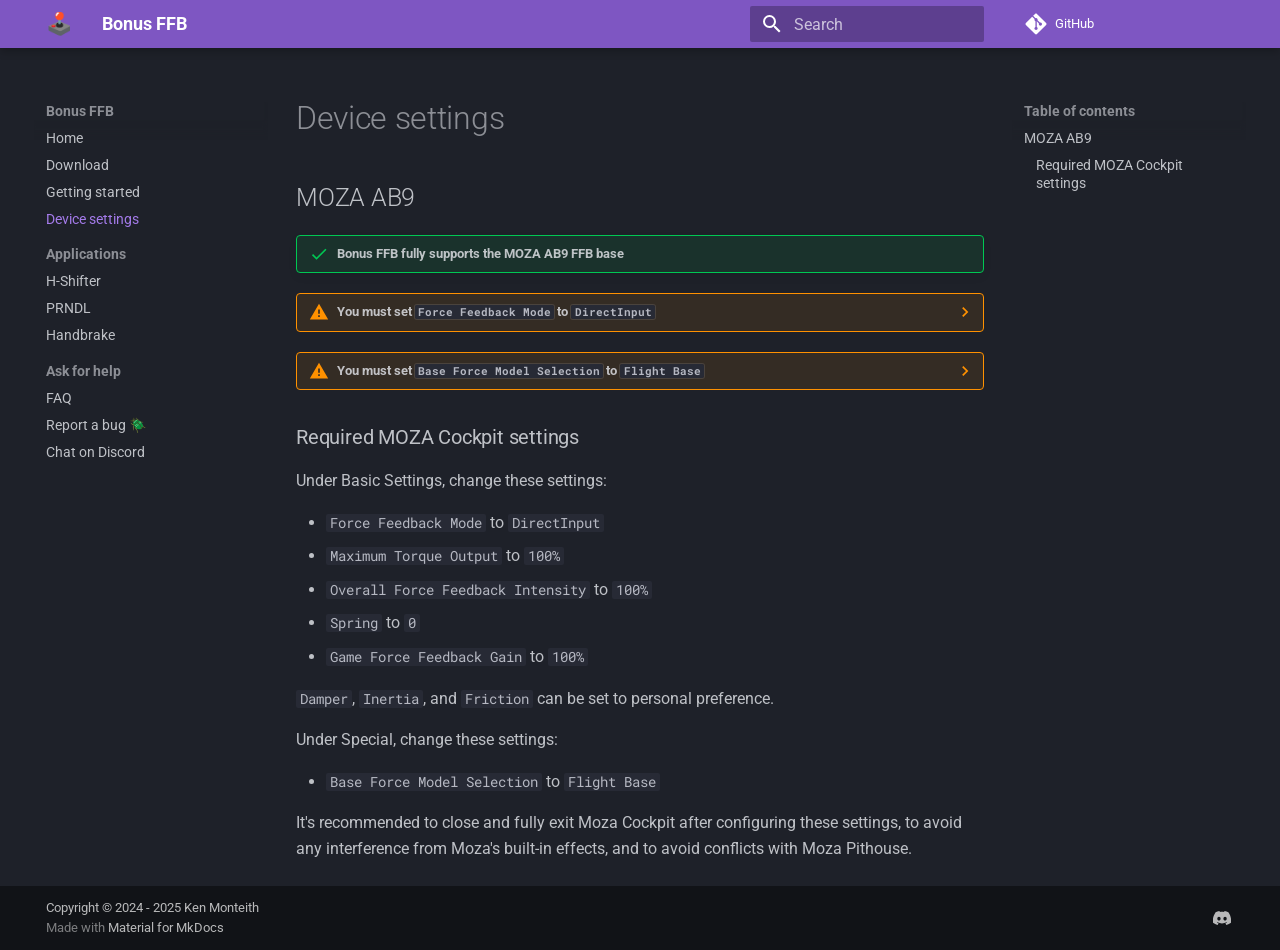
==== commit 2d8ca486: "Deployed bdf1563 with MkDocs version: 1.6.1" ====
--- a/device-settings/index.html
+++ b/device-settings/index.html
@@ -21,7 +21,7 @@
       
       
       <link rel="icon" href="data:image/svg+xml,<svg xmlns=%22http://www.w3.org/2000/svg%22 viewBox=%220 0 100 100%22><text y=%22.9em%22 font-size=%2290%22>🕹️</text></svg>">
-      <meta name="generator" content="mkdocs-1.6.1, mkdocs-material-9.7.0">
+      <meta name="generator" content="mkdocs-1.6.1, mkdocs-material-9.7.1">
     
     
       
@@ -29,7 +29,7 @@
       
     
     
-      <link rel="stylesheet" href="../assets/stylesheets/main.618322db.min.css">
+      <link rel="stylesheet" href="../assets/stylesheets/main.484c7ddc.min.css">
       
         
         <link rel="stylesheet" href="../assets/stylesheets/palette.ab4e12ef.min.css">
@@ -509,6 +509,34 @@
     
   
     PRNDL
+  
+
+    
+  </span>
+  
+  
+
+      </a>
+    </li>
+  
+
+              
+            
+              
+                
+  
+  
+  
+  
+    <li class="md-nav__item">
+      <a href="../handbrake/" class="md-nav__link">
+        
+  
+  
+  <span class="md-ellipsis">
+    
+  
+    Handbrake
   
 
     
@@ -845,10 +873,10 @@
     
       
       
-      <script id="__config" type="application/json">{"annotate": null, "base": "..", "features": ["navigation.sections"], "search": "../assets/javascripts/workers/search.7a47a382.min.js", "tags": null, "translations": {"clipboard.copied": "Copied to clipboard", "clipboard.copy": "Copy to clipboard", "search.result.more.one": "1 more on this page", "search.result.more.other": "# more on this page", "search.result.none": "No matching documents", "search.result.one": "1 matching document", "search.result.other": "# matching documents", "search.result.placeholder": "Type to start searching", "search.result.term.missing": "Missing", "select.version": "Select version"}, "version": null}</script>
-    
-    
-      <script src="../assets/javascripts/bundle.e71a0d61.min.js"></script>
+      <script id="__config" type="application/json">{"annotate": null, "base": "..", "features": ["navigation.sections"], "search": "../assets/javascripts/workers/search.2c215733.min.js", "tags": null, "translations": {"clipboard.copied": "Copied to clipboard", "clipboard.copy": "Copy to clipboard", "search.result.more.one": "1 more on this page", "search.result.more.other": "# more on this page", "search.result.none": "No matching documents", "search.result.one": "1 matching document", "search.result.other": "# matching documents", "search.result.placeholder": "Type to start searching", "search.result.term.missing": "Missing", "select.version": "Select version"}, "version": null}</script>
+    
+    
+      <script src="../assets/javascripts/bundle.79ae519e.min.js"></script>
       
     
   </body>
--- a/assets/stylesheets/main.484c7ddc.min.css
+++ b/assets/stylesheets/main.484c7ddc.min.css
@@ -0,0 +1 @@
+@charset "UTF-8";html{-webkit-text-size-adjust:none;-moz-text-size-adjust:none;text-size-adjust:none;box-sizing:border-box}*,:after,:before{box-sizing:inherit}@media (prefers-reduced-motion){*,:after,:before{transition:none!important}}body{margin:0}a,button,input,label{-webkit-tap-highlight-color:transparent}a{color:inherit;text-decoration:none}hr{border:0;box-sizing:initial;display:block;height:.05rem;overflow:visible;padding:0}small{font-size:80%}sub,sup{line-height:1em}img{border-style:none}table{border-collapse:initial;border-spacing:0}td,th{font-weight:400;vertical-align:top}button{background:#0000;border:0;font-family:inherit;font-size:inherit;margin:0;padding:0}input{border:0;outline:none}:root{--md-primary-fg-color:#4051b5;--md-primary-fg-color--light:#5d6cc0;--md-primary-fg-color--dark:#303fa1;--md-primary-bg-color:#fff;--md-primary-bg-color--light:#ffffffb3;--md-accent-fg-color:#526cfe;--md-accent-fg-color--transparent:#526cfe1a;--md-accent-bg-color:#fff;--md-accent-bg-color--light:#ffffffb3}[data-md-color-scheme=default]{color-scheme:light}[data-md-color-scheme=default] img[src$="#gh-dark-mode-only"],[data-md-color-scheme=default] img[src$="#only-dark"]{display:none}:root,[data-md-color-scheme=default]{--md-hue:225deg;--md-default-fg-color:#000000de;--md-default-fg-color--light:#0000008a;--md-default-fg-color--lighter:#00000052;--md-default-fg-color--lightest:#00000012;--md-default-bg-color:#fff;--md-default-bg-color--light:#ffffffb3;--md-default-bg-color--lighter:#ffffff4d;--md-default-bg-color--lightest:#ffffff1f;--md-code-fg-color:#36464e;--md-code-bg-color:#f5f5f5;--md-code-bg-color--light:#f5f5f5b3;--md-code-bg-color--lighter:#f5f5f54d;--md-code-hl-color:#4287ff;--md-code-hl-color--light:#4287ff1a;--md-code-hl-number-color:#d52a2a;--md-code-hl-special-color:#db1457;--md-code-hl-function-color:#a846b9;--md-code-hl-constant-color:#6e59d9;--md-code-hl-keyword-color:#3f6ec6;--md-code-hl-string-color:#1c7d4d;--md-code-hl-name-color:var(--md-code-fg-color);--md-code-hl-operator-color:var(--md-default-fg-color--light);--md-code-hl-punctuation-color:var(--md-default-fg-color--light);--md-code-hl-comment-color:var(--md-default-fg-color--light);--md-code-hl-generic-color:var(--md-default-fg-color--light);--md-code-hl-variable-color:var(--md-default-fg-color--light);--md-typeset-color:var(--md-default-fg-color);--md-typeset-a-color:var(--md-primary-fg-color);--md-typeset-del-color:#f5503d26;--md-typeset-ins-color:#0bd57026;--md-typeset-kbd-color:#fafafa;--md-typeset-kbd-accent-color:#fff;--md-typeset-kbd-border-color:#b8b8b8;--md-typeset-mark-color:#ffff0080;--md-typeset-table-color:#0000001f;--md-typeset-table-color--light:rgba(0,0,0,.035);--md-admonition-fg-color:var(--md-default-fg-color);--md-admonition-bg-color:var(--md-default-bg-color);--md-warning-fg-color:#000000de;--md-warning-bg-color:#ff9;--md-footer-fg-color:#fff;--md-footer-fg-color--light:#ffffffb3;--md-footer-fg-color--lighter:#ffffff73;--md-footer-bg-color:#000000de;--md-footer-bg-color--dark:#00000052;--md-shadow-z1:0 0.2rem 0.5rem #0000000d,0 0 0.05rem #0000001a;--md-shadow-z2:0 0.2rem 0.5rem #0000001a,0 0 0.05rem #00000040;--md-shadow-z3:0 0.2rem 0.5rem #0003,0 0 0.05rem #00000059}.md-icon svg{fill:currentcolor;display:block;height:1.2rem;width:1.2rem}body{-webkit-font-smoothing:antialiased;-moz-osx-font-smoothing:grayscale;--md-text-font-family:var(--md-text-font,_),-apple-system,BlinkMacSystemFont,Helvetica,Arial,sans-serif;--md-code-font-family:var(--md-code-font,_),SFMono-Regular,Consolas,Menlo,monospace}aside,body,input{font-feature-settings:"kern","liga";color:var(--md-typeset-color);font-family:var(--md-text-font-family)}code,kbd,pre{font-feature-settings:"kern";font-family:var(--md-code-font-family)}:root{--md-typeset-table-sort-icon:url('data:image/svg+xml;charset=utf-8,<svg xmlns="http://www.w3.org/2000/svg" viewBox="0 0 24 24"><path d="m18 21-4-4h3V7h-3l4-4 4 4h-3v10h3M2 19v-2h10v2M2 13v-2h7v2M2 7V5h4v2z"/></svg>');--md-typeset-table-sort-icon--asc:url('data:image/svg+xml;charset=utf-8,<svg xmlns="http://www.w3.org/2000/svg" viewBox="0 0 24 24"><path d="M19 17h3l-4 4-4-4h3V3h2M2 17h10v2H2M6 5v2H2V5m0 6h7v2H2z"/></svg>');--md-typeset-table-sort-icon--desc:url('data:image/svg+xml;charset=utf-8,<svg xmlns="http://www.w3.org/2000/svg" viewBox="0 0 24 24"><path d="M19 7h3l-4-4-4 4h3v14h2M2 17h10v2H2M6 5v2H2V5m0 6h7v2H2z"/></svg>')}.md-typeset{-webkit-print-color-adjust:exact;color-adjust:exact;font-size:.8rem;line-height:1.6;overflow-wrap:break-word}@media print{.md-typeset{font-size:.68rem}}.md-typeset blockquote,.md-typeset dl,.md-typeset figure,.md-typeset ol,.md-typeset pre,.md-typeset ul{margin-bottom:1em;margin-top:1em}.md-typeset h1{color:var(--md-default-fg-color--light);font-size:2em;line-height:1.3;margin:0 0 1.25em}.md-typeset h1,.md-typeset h2{font-weight:300;letter-spacing:-.01em}.md-typeset h2{font-size:1.5625em;line-height:1.4;margin:1.6em 0 .64em}.md-typeset h3{font-size:1.25em;font-weight:400;letter-spacing:-.01em;line-height:1.5;margin:1.6em 0 .8em}.md-typeset h2+h3{margin-top:.8em}.md-typeset h4{font-weight:700;letter-spacing:-.01em;margin:1em 0}.md-typeset h5,.md-typeset h6{color:var(--md-default-fg-color--light);font-size:.8em;font-weight:700;letter-spacing:-.01em;margin:1.25em 0}.md-typeset h5{text-transform:uppercase}.md-typeset h5 code{text-transform:none}.md-typeset hr{border-bottom:.05rem solid var(--md-default-fg-color--lightest);display:flow-root;margin:1.5em 0}.md-typeset a{color:var(--md-typeset-a-color);word-break:break-word}.md-typeset a,.md-typeset a:before{transition:color 125ms}.md-typeset a:focus,.md-typeset a:hover{color:var(--md-accent-fg-color)}.md-typeset a:focus code,.md-typeset a:hover code{background-color:var(--md-accent-fg-color--transparent);color:var(--md-accent-fg-color)}.md-typeset a code{color:var(--md-typeset-a-color)}.md-typeset a.focus-visible{outline-color:var(--md-accent-fg-color);outline-offset:.2rem}.md-typeset code,.md-typeset kbd,.md-typeset pre{color:var(--md-code-fg-color);direction:ltr;font-variant-ligatures:none;transition:background-color 125ms}@media print{.md-typeset code,.md-typeset kbd,.md-typeset pre{white-space:pre-wrap}}.md-typeset code{background-color:var(--md-code-bg-color);border-radius:.1rem;-webkit-box-decoration-break:clone;box-decoration-break:clone;font-size:.85em;padding:0 .2941176471em;transition:color 125ms,background-color 125ms;word-break:break-word}.md-typeset code:not(.focus-visible){-webkit-tap-highlight-color:transparent;outline:none}.md-typeset pre{display:flow-root;line-height:1.4;position:relative}.md-typeset pre>code{-webkit-box-decoration-break:slice;box-decoration-break:slice;box-shadow:none;display:block;margin:0;outline-color:var(--md-accent-fg-color);overflow:auto;padding:.7720588235em 1.1764705882em;scrollbar-color:var(--md-default-fg-color--lighter) #0000;scrollbar-width:thin;touch-action:auto;word-break:normal}.md-typeset pre>code:hover{scrollbar-color:var(--md-accent-fg-color) #0000}.md-typeset pre>code::-webkit-scrollbar{height:.2rem;width:.2rem}.md-typeset pre>code::-webkit-scrollbar-thumb{background-color:var(--md-default-fg-color--lighter)}.md-typeset pre>code::-webkit-scrollbar-thumb:hover{background-color:var(--md-accent-fg-color)}.md-typeset kbd{background-color:var(--md-typeset-kbd-color);border-radius:.1rem;box-shadow:0 .1rem 0 .05rem var(--md-typeset-kbd-border-color),0 .1rem 0 var(--md-typeset-kbd-border-color),0 -.1rem .2rem var(--md-typeset-kbd-accent-color) inset;color:var(--md-default-fg-color);display:inline-block;font-size:.75em;padding:0 .6666666667em;vertical-align:text-top;word-break:break-word}.md-typeset mark{background-color:var(--md-typeset-mark-color);-webkit-box-decoration-break:clone;box-decoration-break:clone;color:inherit;word-break:break-word}.md-typeset abbr{cursor:help;text-decoration:none}.md-typeset [data-preview],.md-typeset abbr{border-bottom:.05rem dotted var(--md-default-fg-color--light)}.md-typeset small{opacity:.75}[dir=ltr] .md-typeset sub,[dir=ltr] .md-typeset sup{margin-left:.078125em}[dir=rtl] .md-typeset sub,[dir=rtl] .md-typeset sup{margin-right:.078125em}[dir=ltr] .md-typeset blockquote{padding-left:.6rem}[dir=rtl] .md-typeset blockquote{padding-right:.6rem}[dir=ltr] .md-typeset blockquote{border-left:.2rem solid var(--md-default-fg-color--lighter)}[dir=rtl] .md-typeset blockquote{border-right:.2rem solid var(--md-default-fg-color--lighter)}.md-typeset blockquote{color:var(--md-default-fg-color--light);margin-left:0;margin-right:0}.md-typeset ul{list-style-type:disc}.md-typeset ul[type]{list-style-type:revert-layer}[dir=ltr] .md-typeset ol,[dir=ltr] .md-typeset ul{margin-left:.625em}[dir=rtl] .md-typeset ol,[dir=rtl] .md-typeset ul{margin-right:.625em}.md-typeset ol,.md-typeset ul{padding:0}.md-typeset ol:not([hidden]),.md-typeset ul:not([hidden]){display:flow-root}.md-typeset ol ol,.md-typeset ul ol{list-style-type:lower-alpha}.md-typeset ol ol ol,.md-typeset ul ol ol{list-style-type:lower-roman}.md-typeset ol ol ol ol,.md-typeset ul ol ol ol{list-style-type:upper-alpha}.md-typeset ol ol ol ol ol,.md-typeset ul ol ol ol ol{list-style-type:upper-roman}.md-typeset ol[type],.md-typeset ul[type]{list-style-type:revert-layer}[dir=ltr] .md-typeset ol li,[dir=ltr] .md-typeset ul li{margin-left:1.25em}[dir=rtl] .md-typeset ol li,[dir=rtl] .md-typeset ul li{margin-right:1.25em}.md-typeset ol li,.md-typeset ul li{margin-bottom:.5em}.md-typeset ol li blockquote,.md-typeset ol li p,.md-typeset ul li blockquote,.md-typeset ul li p{margin:.5em 0}.md-typeset ol li:last-child,.md-typeset ul li:last-child{margin-bottom:0}[dir=ltr] .md-typeset ol li ol,[dir=ltr] .md-typeset ol li ul,[dir=ltr] .md-typeset ul li ol,[dir=ltr] .md-typeset ul li ul{margin-left:.625em}[dir=rtl] .md-typeset ol li ol,[dir=rtl] .md-typeset ol li ul,[dir=rtl] .md-typeset ul li ol,[dir=rtl] .md-typeset ul li ul{margin-right:.625em}.md-typeset ol li ol,.md-typeset ol li ul,.md-typeset ul li ol,.md-typeset ul li ul{margin-bottom:.5em;margin-top:.5em}[dir=ltr] .md-typeset dd{margin-left:1.875em}[dir=rtl] .md-typeset dd{margin-right:1.875em}.md-typeset dd{margin-bottom:1.5em;margin-top:1em}.md-typeset img,.md-typeset svg,.md-typeset video{height:auto;max-width:100%}.md-typeset img[align=left]{margin:1em 1em 1em 0}.md-typeset img[align=right]{margin:1em 0 1em 1em}.md-typeset img[align]:only-child{margin-top:0}.md-typeset figure{display:flow-root;margin:1em auto;max-width:100%;text-align:center;width:fit-content}.md-typeset figure img{display:block;margin:0 auto}.md-typeset figcaption{font-style:italic;margin:1em auto;max-width:24rem}.md-typeset iframe{max-width:100%}.md-typeset table:not([class]){background-color:var(--md-default-bg-color);border:.05rem solid var(--md-typeset-table-color);border-radius:.1rem;display:inline-block;font-size:.64rem;max-width:100%;overflow:auto;touch-action:auto}@media print{.md-typeset table:not([class]){display:table}}.md-typeset table:not([class])+*{margin-top:1.5em}.md-typeset table:not([class]) td>:first-child,.md-typeset table:not([class]) th>:first-child{margin-top:0}.md-typeset table:not([class]) td>:last-child,.md-typeset table:not([class]) th>:last-child{margin-bottom:0}.md-typeset table:not([class]) td:not([align]),.md-typeset table:not([class]) th:not([align]){text-align:left}[dir=rtl] .md-typeset table:not([class]) td:not([align]),[dir=rtl] .md-typeset table:not([class]) th:not([align]){text-align:right}.md-typeset table:not([class]) th{font-weight:700;min-width:5rem;padding:.9375em 1.25em;vertical-align:top}.md-typeset table:not([class]) td{border-top:.05rem solid var(--md-typeset-table-color);padding:.9375em 1.25em;vertical-align:top}.md-typeset table:not([class]) tbody tr{transition:background-color 125ms}.md-typeset table:not([class]) tbody tr:hover{background-color:var(--md-typeset-table-color--light);box-shadow:0 .05rem 0 var(--md-default-bg-color) inset}.md-typeset table:not([class]) a{word-break:normal}.md-typeset table th[role=columnheader]{cursor:pointer}[dir=ltr] .md-typeset table th[role=columnheader]:after{margin-left:.5em}[dir=rtl] .md-typeset table th[role=columnheader]:after{margin-right:.5em}.md-typeset table th[role=columnheader]:after{content:"";display:inline-block;height:1.2em;-webkit-mask-image:var(--md-typeset-table-sort-icon);mask-image:var(--md-typeset-table-sort-icon);-webkit-mask-repeat:no-repeat;mask-repeat:no-repeat;-webkit-mask-size:contain;mask-size:contain;transition:background-color 125ms;vertical-align:text-bottom;width:1.2em}.md-typeset table th[role=columnheader]:hover:after{background-color:var(--md-default-fg-color--lighter)}.md-typeset table th[role=columnheader][aria-sort=ascending]:after{background-color:var(--md-default-fg-color--light);-webkit-mask-image:var(--md-typeset-table-sort-icon--asc);mask-image:var(--md-typeset-table-sort-icon--asc)}.md-typeset table th[role=columnheader][aria-sort=descending]:after{background-color:var(--md-default-fg-color--light);-webkit-mask-image:var(--md-typeset-table-sort-icon--desc);mask-image:var(--md-typeset-table-sort-icon--desc)}.md-typeset__scrollwrap{margin:1em -.8rem;overflow-x:auto;touch-action:auto}.md-typeset__table{display:inline-block;margin-bottom:.5em;padding:0 .8rem}@media print{.md-typeset__table{display:block}}html .md-typeset__table table{display:table;margin:0;overflow:hidden;width:100%}@media screen and (max-width:44.984375em){.md-content__inner>pre{margin:1em -.8rem}.md-content__inner>pre code{border-radius:0}}.md-typeset .md-author{border-radius:100%;display:block;flex-shrink:0;height:1.6rem;overflow:hidden;position:relative;transition:color 125ms,transform 125ms;width:1.6rem}.md-typeset .md-author img{display:block}.md-typeset .md-author--more{background:var(--md-default-fg-color--lightest);color:var(--md-default-fg-color--lighter);font-size:.6rem;font-weight:700;line-height:1.6rem;text-align:center}.md-typeset .md-author--long{height:2.4rem;width:2.4rem}.md-typeset a.md-author{transform:scale(1)}.md-typeset a.md-author img{border-radius:100%;filter:grayscale(100%) opacity(75%);transition:filter 125ms}.md-typeset a.md-author:focus,.md-typeset a.md-author:hover{transform:scale(1.1);z-index:1}.md-typeset a.md-author:focus img,.md-typeset a.md-author:hover img{filter:grayscale(0)}.md-banner{background-color:var(--md-footer-bg-color);color:var(--md-footer-fg-color);overflow:auto}@media print{.md-banner{display:none}}.md-banner--warning{background-color:var(--md-warning-bg-color);color:var(--md-warning-fg-color)}.md-banner__inner{font-size:.7rem;margin:.6rem auto;padding:0 .8rem}[dir=ltr] .md-banner__button{float:right}[dir=rtl] .md-banner__button{float:left}.md-banner__button{color:inherit;cursor:pointer;transition:opacity .25s}.no-js .md-banner__button{display:none}.md-banner__button:hover{opacity:.7}html{font-size:125%;height:100%;overflow-x:hidden}@media screen and (min-width:100em){html{font-size:137.5%}}@media screen and (min-width:125em){html{font-size:150%}}body{background-color:var(--md-default-bg-color);display:flex;flex-direction:column;font-size:.5rem;min-height:100%;position:relative;width:100%}@media print{body{display:block}}@media screen and (max-width:59.984375em){body[data-md-scrolllock]{position:fixed}}.md-grid{margin-left:auto;margin-right:auto;max-width:61rem}.md-container{display:flex;flex-direction:column;flex-grow:1}@media print{.md-container{display:block}}.md-main{flex-grow:1}.md-main__inner{display:flex;height:100%;margin-top:1.5rem}.md-ellipsis{overflow:hidden;text-overflow:ellipsis}.md-toggle{display:none}.md-option{height:0;opacity:0;position:absolute;width:0}.md-option:checked+label:not([hidden]){display:block}.md-option.focus-visible+label{outline-color:var(--md-accent-fg-color);outline-style:auto}.md-skip{background-color:var(--md-default-fg-color);border-radius:.1rem;color:var(--md-default-bg-color);font-size:.64rem;margin:.5rem;opacity:0;outline-color:var(--md-accent-fg-color);padding:.3rem .5rem;position:fixed;transform:translateY(.4rem);z-index:-1}.md-skip:focus{opacity:1;transform:translateY(0);transition:transform .25s cubic-bezier(.4,0,.2,1),opacity 175ms 75ms;z-index:10}@page{margin:25mm}:root{--md-clipboard-icon:url('data:image/svg+xml;charset=utf-8,<svg xmlns="http://www.w3.org/2000/svg" viewBox="0 0 24 24"><path d="M19 21H8V7h11m0-2H8a2 2 0 0 0-2 2v14a2 2 0 0 0 2 2h11a2 2 0 0 0 2-2V7a2 2 0 0 0-2-2m-3-4H4a2 2 0 0 0-2 2v14h2V3h12z"/></svg>')}.md-clipboard{border-radius:.1rem;color:var(--md-default-fg-color--lightest);cursor:pointer;height:1.5em;outline-color:var(--md-accent-fg-color);outline-offset:.1rem;transition:color .25s;width:1.5em;z-index:1}@media print{.md-clipboard{display:none}}.md-clipboard:not(.focus-visible){-webkit-tap-highlight-color:transparent;outline:none}:hover>.md-clipboard{color:var(--md-default-fg-color--light)}.md-clipboard:focus,.md-clipboard:hover{color:var(--md-accent-fg-color)}.md-clipboard:after{background-color:currentcolor;content:"";display:block;height:1.125em;margin:0 auto;-webkit-mask-image:var(--md-clipboard-icon);mask-image:var(--md-clipboard-icon);-webkit-mask-position:center;mask-position:center;-webkit-mask-repeat:no-repeat;mask-repeat:no-repeat;-webkit-mask-size:contain;mask-size:contain;width:1.125em}.md-clipboard--inline{cursor:pointer}.md-clipboard--inline code{transition:color .25s,background-color .25s}.md-clipboard--inline:focus code,.md-clipboard--inline:hover code{background-color:var(--md-accent-fg-color--transparent);color:var(--md-accent-fg-color)}:root{--md-code-select-icon:url('data:image/svg+xml;charset=utf-8,<svg xmlns="http://www.w3.org/2000/svg" viewBox="0 0 24 24"><path d="M19 19h-4v2h4c1.1 0 2-.9 2-2v-4h-2m0-12h-4v2h4v4h2V5c0-1.1-.9-2-2-2M5 5h4V3H5c-1.1 0-2 .9-2 2v4h2m0 6H3v4c0 1.1.9 2 2 2h4v-2H5zm2-4h2v2H7zm4 0h2v2h-2zm4 0h2v2h-2zM7 7h2v2H7zm4 0h2v2h-2zm4 0h2v2h-2zm-8 8h2v2H7zm4 0h2v2h-2zm4 0h2v2h-2z"/></svg>');--md-code-copy-icon:url('data:image/svg+xml;charset=utf-8,<svg xmlns="http://www.w3.org/2000/svg" viewBox="0 0 24 24"><path d="M19 21H8V7h11m0-2H8a2 2 0 0 0-2 2v14a2 2 0 0 0 2 2h11a2 2 0 0 0 2-2V7a2 2 0 0 0-2-2m-3-4H4a2 2 0 0 0-2 2v14h2V3h12z"/></svg>')}.md-typeset .md-code__content{display:grid}.md-code__nav{background-color:var(--md-code-bg-color--lighter);border-radius:.1rem;display:flex;gap:.2rem;padding:.2rem;position:absolute;right:.25em;top:.25em;transition:background-color .25s;z-index:1}:hover>.md-code__nav{background-color:var(--md-code-bg-color--light)}.md-code__button{color:var(--md-default-fg-color--lightest);cursor:pointer;display:block;height:1.5em;outline-color:var(--md-accent-fg-color);outline-offset:.1rem;transition:color .25s;width:1.5em}:hover>*>.md-code__button{color:var(--md-default-fg-color--light)}.md-code__button.focus-visible,.md-code__button:hover{color:var(--md-accent-fg-color)}.md-code__button--active{color:var(--md-default-fg-color)!important}.md-code__button:after{background-color:currentcolor;content:"";display:block;height:1.125em;margin:0 auto;-webkit-mask-position:center;mask-position:center;-webkit-mask-repeat:no-repeat;mask-repeat:no-repeat;-webkit-mask-size:contain;mask-size:contain;width:1.125em}.md-code__button[data-md-type=select]:after{-webkit-mask-image:var(--md-code-select-icon);mask-image:var(--md-code-select-icon)}.md-code__button[data-md-type=copy]:after{-webkit-mask-image:var(--md-code-copy-icon);mask-image:var(--md-code-copy-icon)}@keyframes consent{0%{opacity:0;transform:translateY(100%)}to{opacity:1;transform:translateY(0)}}@keyframes overlay{0%{opacity:0}to{opacity:1}}.md-consent__overlay{animation:overlay .25s both;-webkit-backdrop-filter:blur(.1rem);backdrop-filter:blur(.1rem);background-color:#0000008a;height:100%;opacity:1;position:fixed;top:0;width:100%;z-index:5}.md-consent__inner{animation:consent .5s cubic-bezier(.1,.7,.1,1) both;background-color:var(--md-default-bg-color);border:0;border-radius:.1rem;bottom:0;box-shadow:0 0 .2rem #0000001a,0 .2rem .4rem #0003;max-height:100%;overflow:auto;padding:0;position:fixed;width:100%;z-index:5}.md-consent__form{padding:.8rem}.md-consent__settings{display:none;margin:1em 0}input:checked+.md-consent__settings{display:block}.md-consent__controls{margin-bottom:.8rem}.md-typeset .md-consent__controls .md-button{display:inline}@media screen and (max-width:44.984375em){.md-typeset .md-consent__controls .md-button{display:block;margin-top:.4rem;text-align:center;width:100%}}.md-consent label{cursor:pointer}.md-content{flex-grow:1;min-width:0}.md-content__inner{margin:0 .8rem 1.2rem;padding-top:.6rem}@media screen and (min-width:76.25em){[dir=ltr] .md-sidebar--primary:not([hidden])~.md-content>.md-content__inner{margin-left:1.2rem}[dir=ltr] .md-sidebar--secondary:not([hidden])~.md-content>.md-content__inner,[dir=rtl] .md-sidebar--primary:not([hidden])~.md-content>.md-content__inner{margin-right:1.2rem}[dir=rtl] .md-sidebar--secondary:not([hidden])~.md-content>.md-content__inner{margin-left:1.2rem}}.md-content__inner:before{content:"";display:block;height:.4rem}.md-content__inner>:last-child{margin-bottom:0}[dir=ltr] .md-content__button{float:right}[dir=rtl] .md-content__button{float:left}[dir=ltr] .md-content__button{margin-left:.4rem}[dir=rtl] .md-content__button{margin-right:.4rem}.md-content__button{margin:.4rem 0;padding:0}@media print{.md-content__button{display:none}}.md-typeset .md-content__button{color:var(--md-default-fg-color--lighter)}.md-content__button svg{display:inline;vertical-align:top}[dir=rtl] .md-content__button svg{transform:scaleX(-1)}[dir=ltr] .md-dialog{right:.8rem}[dir=rtl] .md-dialog{left:.8rem}.md-dialog{background-color:var(--md-default-fg-color);border-radius:.1rem;bottom:.8rem;box-shadow:var(--md-shadow-z3);min-width:11.1rem;opacity:0;padding:.4rem .6rem;pointer-events:none;position:fixed;transform:translateY(100%);transition:transform 0ms .4s,opacity .4s;z-index:4}@media print{.md-dialog{display:none}}.md-dialog--active{opacity:1;pointer-events:auto;transform:translateY(0);transition:transform .4s cubic-bezier(.075,.85,.175,1),opacity .4s}.md-dialog__inner{color:var(--md-default-bg-color);font-size:.7rem}.md-feedback{margin:2em 0 1em;text-align:center}.md-feedback fieldset{border:none;margin:0;padding:0}.md-feedback__title{font-weight:700;margin:1em auto}.md-feedback__inner{position:relative}.md-feedback__list{display:flex;flex-wrap:wrap;place-content:baseline center;position:relative}.md-feedback__list:hover .md-icon:not(:disabled){color:var(--md-default-fg-color--lighter)}:disabled .md-feedback__list{min-height:1.8rem}.md-feedback__icon{color:var(--md-default-fg-color--light);cursor:pointer;flex-shrink:0;margin:0 .1rem;transition:color 125ms}.md-feedback__icon:not(:disabled).md-icon:hover{color:var(--md-accent-fg-color)}.md-feedback__icon:disabled{color:var(--md-default-fg-color--lightest);pointer-events:none}.md-feedback__note{opacity:0;position:relative;transform:translateY(.4rem);transition:transform .4s cubic-bezier(.1,.7,.1,1),opacity .15s}.md-feedback__note>*{margin:0 auto;max-width:16rem}:disabled .md-feedback__note{opacity:1;transform:translateY(0)}@media print{.md-feedback{display:none}}.md-footer{background-color:var(--md-footer-bg-color);color:var(--md-footer-fg-color)}@media print{.md-footer{display:none}}.md-footer__inner{justify-content:space-between;overflow:auto;padding:.2rem}.md-footer__inner:not([hidden]){display:flex}.md-footer__link{align-items:end;display:flex;flex-grow:0.01;margin-bottom:.4rem;margin-top:1rem;max-width:100%;outline-color:var(--md-accent-fg-color);overflow:hidden;transition:opacity .25s}.md-footer__link:focus,.md-footer__link:hover{opacity:.7}[dir=rtl] .md-footer__link svg{transform:scaleX(-1)}@media screen and (max-width:44.984375em){.md-footer__link--prev{flex-shrink:0}.md-footer__link--prev .md-footer__title{display:none}}[dir=ltr] .md-footer__link--next{margin-left:auto}[dir=rtl] .md-footer__link--next{margin-right:auto}.md-footer__link--next{text-align:right}[dir=rtl] .md-footer__link--next{text-align:left}.md-footer__title{flex-grow:1;font-size:.9rem;margin-bottom:.7rem;max-width:calc(100% - 2.4rem);padding:0 1rem;white-space:nowrap}.md-footer__button{margin:.2rem;padding:.4rem}.md-footer__direction{font-size:.64rem;opacity:.7}.md-footer-meta{background-color:var(--md-footer-bg-color--dark)}.md-footer-meta__inner{display:flex;flex-wrap:wrap;justify-content:space-between;padding:.2rem}html .md-footer-meta.md-typeset a{color:var(--md-footer-fg-color--light)}html .md-footer-meta.md-typeset a:focus,html .md-footer-meta.md-typeset a:hover{color:var(--md-footer-fg-color)}.md-copyright{color:var(--md-footer-fg-color--lighter);font-size:.64rem;margin:auto .6rem;padding:.4rem 0;width:100%}@media screen and (min-width:45em){.md-copyright{width:auto}}.md-copyright__highlight{color:var(--md-footer-fg-color--light)}.md-social{display:inline-flex;gap:.2rem;margin:0 .4rem;padding:.2rem 0 .6rem}@media screen and (min-width:45em){.md-social{padding:.6rem 0}}.md-social__link{display:inline-block;height:1.6rem;text-align:center;width:1.6rem}.md-social__link:before{line-height:1.9}.md-social__link svg{fill:currentcolor;max-height:.8rem;vertical-align:-25%}.md-typeset .md-button{border:.1rem solid;border-radius:.1rem;color:var(--md-primary-fg-color);cursor:pointer;display:inline-block;font-weight:700;padding:.625em 2em;transition:color 125ms,background-color 125ms,border-color 125ms}.md-typeset .md-button--primary{background-color:var(--md-primary-fg-color);border-color:var(--md-primary-fg-color);color:var(--md-primary-bg-color)}.md-typeset .md-button:focus,.md-typeset .md-button:hover{background-color:var(--md-accent-fg-color);border-color:var(--md-accent-fg-color);color:var(--md-accent-bg-color)}[dir=ltr] .md-typeset .md-input{border-top-left-radius:.1rem}[dir=ltr] .md-typeset .md-input,[dir=rtl] .md-typeset .md-input{border-top-right-radius:.1rem}[dir=rtl] .md-typeset .md-input{border-top-left-radius:.1rem}.md-typeset .md-input{border-bottom:.1rem solid var(--md-default-fg-color--lighter);box-shadow:var(--md-shadow-z1);font-size:.8rem;height:1.8rem;padding:0 .6rem;transition:border .25s,box-shadow .25s}.md-typeset .md-input:focus,.md-typeset .md-input:hover{border-bottom-color:var(--md-accent-fg-color);box-shadow:var(--md-shadow-z2)}.md-typeset .md-input--stretch{width:100%}.md-header{background-color:var(--md-primary-fg-color);box-shadow:0 0 .2rem #0000,0 .2rem .4rem #0000;color:var(--md-primary-bg-color);display:block;left:0;position:sticky;right:0;top:0;z-index:4}@media print{.md-header{display:none}}.md-header[hidden]{transform:translateY(-100%);transition:transform .25s cubic-bezier(.8,0,.6,1),box-shadow .25s}.md-header--shadow{box-shadow:0 0 .2rem #0000001a,0 .2rem .4rem #0003;transition:transform .25s cubic-bezier(.1,.7,.1,1),box-shadow .25s}.md-header__inner{align-items:center;display:flex;padding:0 .2rem}.md-header__button{color:currentcolor;cursor:pointer;margin:.2rem;outline-color:var(--md-accent-fg-color);padding:.4rem;position:relative;transition:opacity .25s;vertical-align:middle;z-index:1}.md-header__button:hover{opacity:.7}.md-header__button:not([hidden]){display:inline-block}.md-header__button:not(.focus-visible){-webkit-tap-highlight-color:transparent;outline:none}.md-header__button.md-logo{margin:.2rem;padding:.4rem}@media screen and (max-width:76.234375em){.md-header__button.md-logo{display:none}}.md-header__button.md-logo img,.md-header__button.md-logo svg{fill:currentcolor;display:block;height:1.2rem;width:auto}@media screen and (min-width:60em){.md-header__button[for=__search]{display:none}}.no-js .md-header__button[for=__search]{display:none}[dir=rtl] .md-header__button[for=__search] svg{transform:scaleX(-1)}@media screen and (min-width:76.25em){.md-header__button[for=__drawer]{display:none}}.md-header__topic{display:flex;max-width:100%;position:absolute;transition:transform .4s cubic-bezier(.1,.7,.1,1),opacity .15s;white-space:nowrap}.md-header__topic+.md-header__topic{opacity:0;pointer-events:none;transform:translateX(1.25rem);transition:transform .4s cubic-bezier(1,.7,.1,.1),opacity .15s;z-index:-1}[dir=rtl] .md-header__topic+.md-header__topic{transform:translateX(-1.25rem)}.md-header__topic:first-child{font-weight:700}[dir=ltr] .md-header__title{margin-left:1rem;margin-right:.4rem}[dir=rtl] .md-header__title{margin-left:.4rem;margin-right:1rem}.md-header__title{flex-grow:1;font-size:.9rem;height:2.4rem;line-height:2.4rem}.md-header__title--active .md-header__topic{opacity:0;pointer-events:none;transform:translateX(-1.25rem);transition:transform .4s cubic-bezier(1,.7,.1,.1),opacity .15s;z-index:-1}[dir=rtl] .md-header__title--active .md-header__topic{transform:translateX(1.25rem)}.md-header__title--active .md-header__topic+.md-header__topic{opacity:1;pointer-events:auto;transform:translateX(0);transition:transform .4s cubic-bezier(.1,.7,.1,1),opacity .15s;z-index:0}.md-header__title>.md-header__ellipsis{height:100%;position:relative;width:100%}.md-header__option{display:flex;flex-shrink:0;max-width:100%;transition:max-width 0ms .25s,opacity .25s .25s;white-space:nowrap}[data-md-toggle=search]:checked~.md-header .md-header__option{max-width:0;opacity:0;transition:max-width 0ms,opacity 0ms}.md-header__option>input{bottom:0}.md-header__source{display:none}@media screen and (min-width:60em){[dir=ltr] .md-header__source{margin-left:1rem}[dir=rtl] .md-header__source{margin-right:1rem}.md-header__source{display:block;max-width:11.7rem;width:11.7rem}}@media screen and (min-width:76.25em){[dir=ltr] .md-header__source{margin-left:1.4rem}[dir=rtl] .md-header__source{margin-right:1.4rem}}.md-meta{color:var(--md-default-fg-color--light);font-size:.7rem;line-height:1.3}.md-meta__list{display:inline-flex;flex-wrap:wrap;list-style:none;margin:0;padding:0}.md-meta__item:not(:last-child):after{content:"·";margin-left:.2rem;margin-right:.2rem}.md-meta__link{color:var(--md-typeset-a-color)}.md-meta__link:focus,.md-meta__link:hover{color:var(--md-accent-fg-color)}.md-draft{background-color:#ff1744;border-radius:.125em;color:#fff;display:inline-block;font-weight:700;padding-left:.5714285714em;padding-right:.5714285714em}:root{--md-nav-icon--prev:url('data:image/svg+xml;charset=utf-8,<svg xmlns="http://www.w3.org/2000/svg" viewBox="0 0 24 24"><path d="M20 11v2H8l5.5 5.5-1.42 1.42L4.16 12l7.92-7.92L13.5 5.5 8 11z"/></svg>');--md-nav-icon--next:url('data:image/svg+xml;charset=utf-8,<svg xmlns="http://www.w3.org/2000/svg" viewBox="0 0 24 24"><path d="M8.59 16.58 13.17 12 8.59 7.41 10 6l6 6-6 6z"/></svg>');--md-toc-icon:url('data:image/svg+xml;charset=utf-8,<svg xmlns="http://www.w3.org/2000/svg" viewBox="0 0 24 24"><path d="M3 9h14V7H3zm0 4h14v-2H3zm0 4h14v-2H3zm16 0h2v-2h-2zm0-10v2h2V7zm0 6h2v-2h-2z"/></svg>')}.md-nav{font-size:.7rem;line-height:1.3}.md-nav__title{color:var(--md-default-fg-color--light);display:block;font-weight:700;overflow:hidden;padding:0 .6rem;text-overflow:ellipsis}.md-nav__title .md-nav__button{display:none}.md-nav__title .md-nav__button img{height:100%;width:auto}.md-nav__title .md-nav__button.md-logo img,.md-nav__title .md-nav__button.md-logo svg{fill:currentcolor;display:block;height:2.4rem;max-width:100%;object-fit:contain;width:auto}.md-nav__list{list-style:none;margin:0;padding:0}.md-nav__link{align-items:flex-start;display:flex;gap:.4rem;margin-top:.625em;scroll-snap-align:start;transition:color 125ms}.md-nav__link--passed,.md-nav__link--passed code{color:var(--md-default-fg-color--light)}.md-nav__item .md-nav__link--active,.md-nav__item .md-nav__link--active code{color:var(--md-typeset-a-color)}.md-nav__link .md-ellipsis{position:relative}.md-nav__link .md-ellipsis code{word-break:normal}[dir=ltr] .md-nav__link .md-icon:last-child{margin-left:auto}[dir=rtl] .md-nav__link .md-icon:last-child{margin-right:auto}.md-nav__link .md-typeset{font-size:.7rem;line-height:1.3}.md-nav__link svg{fill:currentcolor;flex-shrink:0;height:1.3em;position:relative}.md-nav__link[for]:focus,.md-nav__link[for]:hover,.md-nav__link[href]:focus,.md-nav__link[href]:hover{color:var(--md-accent-fg-color);cursor:pointer}.md-nav__link[for]:focus code,.md-nav__link[for]:hover code,.md-nav__link[href]:focus code,.md-nav__link[href]:hover code{background-color:var(--md-accent-fg-color--transparent);color:var(--md-accent-fg-color)}.md-nav__link.focus-visible{outline-color:var(--md-accent-fg-color);outline-offset:.2rem}.md-nav--primary .md-nav__link[for=__toc]{display:none}.md-nav--primary .md-nav__link[for=__toc] .md-icon:after{background-color:currentcolor;display:block;height:100%;-webkit-mask-image:var(--md-toc-icon);mask-image:var(--md-toc-icon);width:100%}.md-nav--primary .md-nav__link[for=__toc]~.md-nav{display:none}.md-nav__container>.md-nav__link{margin-top:0}.md-nav__container>.md-nav__link:first-child{flex-grow:1;min-width:0}.md-nav__icon{flex-shrink:0}.md-nav__source{display:none}@media screen and (max-width:76.234375em){.md-nav--primary,.md-nav--primary .md-nav{background-color:var(--md-default-bg-color);display:flex;flex-direction:column;height:100%;left:0;position:absolute;right:0;top:0;z-index:1}.md-nav--primary .md-nav__item,.md-nav--primary .md-nav__title{font-size:.8rem;line-height:1.5}.md-nav--primary .md-nav__title{background-color:var(--md-default-fg-color--lightest);color:var(--md-default-fg-color--light);cursor:pointer;height:5.6rem;line-height:2.4rem;padding:3rem .8rem .2rem;position:relative;white-space:nowrap}[dir=ltr] .md-nav--primary .md-nav__title .md-nav__icon{left:.4rem}[dir=rtl] .md-nav--primary .md-nav__title .md-nav__icon{right:.4rem}.md-nav--primary .md-nav__title .md-nav__icon{display:block;height:1.2rem;margin:.2rem;position:absolute;top:.4rem;width:1.2rem}.md-nav--primary .md-nav__title .md-nav__icon:after{background-color:currentcolor;content:"";display:block;height:100%;-webkit-mask-image:var(--md-nav-icon--prev);mask-image:var(--md-nav-icon--prev);-webkit-mask-position:center;mask-position:center;-webkit-mask-repeat:no-repeat;mask-repeat:no-repeat;-webkit-mask-size:contain;mask-size:contain;width:100%}.md-nav--primary .md-nav__title~.md-nav__list{background-color:var(--md-default-bg-color);box-shadow:0 .05rem 0 var(--md-default-fg-color--lightest) inset;overflow-y:auto;scroll-snap-type:y mandatory;touch-action:pan-y}.md-nav--primary .md-nav__title~.md-nav__list>:first-child{border-top:0}.md-nav--primary .md-nav__title[for=__drawer]{background-color:var(--md-primary-fg-color);color:var(--md-primary-bg-color);font-weight:700}.md-nav--primary .md-nav__title .md-logo{display:block;left:.2rem;margin:.2rem;padding:.4rem;position:absolute;right:.2rem;top:.2rem}.md-nav--primary .md-nav__list{flex:1}.md-nav--primary .md-nav__item{border-top:.05rem solid var(--md-default-fg-color--lightest)}.md-nav--primary .md-nav__item--active>.md-nav__link{color:var(--md-typeset-a-color)}.md-nav--primary .md-nav__item--active>.md-nav__link:focus,.md-nav--primary .md-nav__item--active>.md-nav__link:hover{color:var(--md-accent-fg-color)}.md-nav--primary .md-nav__link{margin-top:0;padding:.6rem .8rem}.md-nav--primary .md-nav__link svg{margin-top:.1em}.md-nav--primary .md-nav__link>.md-nav__link{padding:0}[dir=ltr] .md-nav--primary .md-nav__link .md-nav__icon{margin-right:-.2rem}[dir=rtl] .md-nav--primary .md-nav__link .md-nav__icon{margin-left:-.2rem}.md-nav--primary .md-nav__link .md-nav__icon{font-size:1.2rem;height:1.2rem;width:1.2rem}.md-nav--primary .md-nav__link .md-nav__icon:after{background-color:currentcolor;content:"";display:block;height:100%;-webkit-mask-image:var(--md-nav-icon--next);mask-image:var(--md-nav-icon--next);-webkit-mask-position:center;mask-position:center;-webkit-mask-repeat:no-repeat;mask-repeat:no-repeat;-webkit-mask-size:contain;mask-size:contain;width:100%}[dir=rtl] .md-nav--primary .md-nav__icon:after{transform:scale(-1)}.md-nav--primary .md-nav--secondary .md-nav{background-color:initial;position:static}[dir=ltr] .md-nav--primary .md-nav--secondary .md-nav .md-nav__link{padding-left:1.4rem}[dir=rtl] .md-nav--primary .md-nav--secondary .md-nav .md-nav__link{padding-right:1.4rem}[dir=ltr] .md-nav--primary .md-nav--secondary .md-nav .md-nav .md-nav__link{padding-left:2rem}[dir=rtl] .md-nav--primary .md-nav--secondary .md-nav .md-nav .md-nav__link{padding-right:2rem}[dir=ltr] .md-nav--primary .md-nav--secondary .md-nav .md-nav .md-nav .md-nav__link{padding-left:2.6rem}[dir=rtl] .md-nav--primary .md-nav--secondary .md-nav .md-nav .md-nav .md-nav__link{padding-right:2.6rem}[dir=ltr] .md-nav--primary .md-nav--secondary .md-nav .md-nav .md-nav .md-nav .md-nav__link{padding-left:3.2rem}[dir=rtl] .md-nav--primary .md-nav--secondary .md-nav .md-nav .md-nav .md-nav .md-nav__link{padding-right:3.2rem}.md-nav--secondary{background-color:initial}.md-nav__toggle~.md-nav{display:flex;opacity:0;transform:translateX(100%);transition:transform .25s cubic-bezier(.8,0,.6,1),opacity 125ms 50ms}[dir=rtl] .md-nav__toggle~.md-nav{transform:translateX(-100%)}.md-nav__toggle:checked~.md-nav{opacity:1;transform:translateX(0);transition:transform .25s cubic-bezier(.4,0,.2,1),opacity 125ms 125ms}.md-nav__toggle:checked~.md-nav>.md-nav__list{backface-visibility:hidden}}@media screen and (max-width:59.984375em){.md-nav--primary .md-nav__link[for=__toc]{display:flex}.md-nav--primary .md-nav__link[for=__toc] .md-icon:after{content:""}.md-nav--primary .md-nav__link[for=__toc]+.md-nav__link{display:none}.md-nav--primary .md-nav__link[for=__toc]~.md-nav{display:flex}.md-nav__source{background-color:var(--md-primary-fg-color--dark);color:var(--md-primary-bg-color);display:block;padding:0 .2rem}}@media screen and (min-width:60em) and (max-width:76.234375em){.md-nav--integrated .md-nav__link[for=__toc]{display:flex}.md-nav--integrated .md-nav__link[for=__toc] .md-icon:after{content:""}.md-nav--integrated .md-nav__link[for=__toc]+.md-nav__link{display:none}.md-nav--integrated .md-nav__link[for=__toc]~.md-nav{display:flex}}@media screen and (min-width:60em){.md-nav{margin-bottom:-.4rem}.md-nav--secondary .md-nav__title{background:var(--md-default-bg-color);box-shadow:0 0 .4rem .4rem var(--md-default-bg-color);position:sticky;top:0;z-index:1}.md-nav--secondary .md-nav__title[for=__toc]{scroll-snap-align:start}.md-nav--secondary .md-nav__title .md-nav__icon{display:none}[dir=ltr] .md-nav--secondary .md-nav__list{padding-left:.6rem}[dir=rtl] .md-nav--secondary .md-nav__list{padding-right:.6rem}.md-nav--secondary .md-nav__list{padding-bottom:.4rem}[dir=ltr] .md-nav--secondary .md-nav__item>.md-nav__link{margin-right:.4rem}[dir=rtl] .md-nav--secondary .md-nav__item>.md-nav__link{margin-left:.4rem}}@media screen and (min-width:76.25em){.md-nav{margin-bottom:-.4rem;transition:max-height .25s cubic-bezier(.86,0,.07,1)}.md-nav--primary .md-nav__title{background:var(--md-default-bg-color);box-shadow:0 0 .4rem .4rem var(--md-default-bg-color);position:sticky;top:0;z-index:1}.md-nav--primary .md-nav__title[for=__drawer]{scroll-snap-align:start}.md-nav--primary .md-nav__title .md-nav__icon{display:none}[dir=ltr] .md-nav--primary .md-nav__list{padding-left:.6rem}[dir=rtl] .md-nav--primary .md-nav__list{padding-right:.6rem}.md-nav--primary .md-nav__list{padding-bottom:.4rem}[dir=ltr] .md-nav--primary .md-nav__item>.md-nav__link{margin-right:.4rem}[dir=rtl] .md-nav--primary .md-nav__item>.md-nav__link{margin-left:.4rem}.md-nav__toggle~.md-nav{display:grid;grid-template-rows:minmax(.4rem,0fr);opacity:0;transition:grid-template-rows .25s cubic-bezier(.86,0,.07,1),opacity .25s,visibility 0ms .25s;visibility:collapse}.md-nav__toggle~.md-nav>.md-nav__list{overflow:hidden}.md-nav__toggle.md-toggle--indeterminate~.md-nav,.md-nav__toggle:checked~.md-nav{grid-template-rows:minmax(.4rem,1fr);opacity:1;transition:grid-template-rows .25s cubic-bezier(.86,0,.07,1),opacity .15s .1s,visibility 0ms;visibility:visible}.md-nav__toggle.md-toggle--indeterminate~.md-nav{transition:none}.md-nav__item--nested>.md-nav>.md-nav__title{display:none}.md-nav__item--section{display:block;margin:1.25em 0}.md-nav__item--section:last-child{margin-bottom:0}.md-nav__item--section>.md-nav__link{font-weight:700}.md-nav__item--section>.md-nav__link[for]{color:var(--md-default-fg-color--light)}.md-nav__item--section>.md-nav__link:not(.md-nav__container){pointer-events:none}.md-nav__item--section>.md-nav__link .md-icon,.md-nav__item--section>.md-nav__link>[for]{display:none}[dir=ltr] .md-nav__item--section>.md-nav{margin-left:-.6rem}[dir=rtl] .md-nav__item--section>.md-nav{margin-right:-.6rem}.md-nav__item--section>.md-nav{display:block;opacity:1;visibility:visible}.md-nav__item--section>.md-nav>.md-nav__list>.md-nav__item{padding:0}.md-nav__icon{border-radius:100%;height:.9rem;transition:background-color .25s;width:.9rem}.md-nav__icon:hover{background-color:var(--md-accent-fg-color--transparent)}.md-nav__icon:after{background-color:currentcolor;border-radius:100%;content:"";display:inline-block;height:100%;-webkit-mask-image:var(--md-nav-icon--next);mask-image:var(--md-nav-icon--next);-webkit-mask-position:center;mask-position:center;-webkit-mask-repeat:no-repeat;mask-repeat:no-repeat;-webkit-mask-size:contain;mask-size:contain;transition:transform .25s;vertical-align:-.1rem;width:100%}[dir=rtl] .md-nav__icon:after{transform:rotate(180deg)}.md-nav__item--nested .md-nav__toggle:checked~.md-nav__link .md-nav__icon:after,.md-nav__item--nested .md-toggle--indeterminate~.md-nav__link .md-nav__icon:after{transform:rotate(90deg)}.md-nav--lifted>.md-nav__list>.md-nav__item,.md-nav--lifted>.md-nav__title{display:none}.md-nav--lifted>.md-nav__list>.md-nav__item--active{display:block}.md-nav--lifted>.md-nav__list>.md-nav__item--active>.md-nav__link{background:var(--md-default-bg-color);box-shadow:0 0 .4rem .4rem var(--md-default-bg-color);margin-top:0;position:sticky;top:0;z-index:1}.md-nav--lifted>.md-nav__list>.md-nav__item--active>.md-nav__link:not(.md-nav__container){pointer-events:none}.md-nav--lifted>.md-nav__list>.md-nav__item--active.md-nav__item--section{margin:0}[dir=ltr] .md-nav--lifted>.md-nav__list>.md-nav__item>.md-nav:not(.md-nav--secondary){margin-left:-.6rem}[dir=rtl] .md-nav--lifted>.md-nav__list>.md-nav__item>.md-nav:not(.md-nav--secondary){margin-right:-.6rem}.md-nav--lifted>.md-nav__list>.md-nav__item>[for]{color:var(--md-default-fg-color--light)}.md-nav--lifted .md-nav[data-md-level="1"]{grid-template-rows:minmax(.4rem,1fr);opacity:1;visibility:visible}[dir=ltr] .md-nav--integrated>.md-nav__list>.md-nav__item--active .md-nav--secondary{border-left:.05rem solid var(--md-primary-fg-color)}[dir=rtl] .md-nav--integrated>.md-nav__list>.md-nav__item--active .md-nav--secondary{border-right:.05rem solid var(--md-primary-fg-color)}.md-nav--integrated>.md-nav__list>.md-nav__item--active .md-nav--secondary{display:block;margin-bottom:1.25em;opacity:1;visibility:visible}.md-nav--integrated>.md-nav__list>.md-nav__item--active .md-nav--secondary>.md-nav__list{overflow:visible;padding-bottom:0}.md-nav--integrated>.md-nav__list>.md-nav__item--active .md-nav--secondary>.md-nav__title{display:none}}.md-pagination{font-size:.8rem;font-weight:700;gap:.4rem}.md-pagination,.md-pagination>*{align-items:center;display:flex;justify-content:center}.md-pagination>*{border-radius:.2rem;height:1.8rem;min-width:1.8rem;text-align:center}.md-pagination__current{background-color:var(--md-default-fg-color--lightest);color:var(--md-default-fg-color--light)}.md-pagination__link{transition:color 125ms,background-color 125ms}.md-pagination__link:focus,.md-pagination__link:hover{background-color:var(--md-accent-fg-color--transparent);color:var(--md-accent-fg-color)}.md-pagination__link:focus svg,.md-pagination__link:hover svg{color:var(--md-accent-fg-color)}.md-pagination__link.focus-visible{outline-color:var(--md-accent-fg-color);outline-offset:.2rem}.md-pagination__link svg{fill:currentcolor;color:var(--md-default-fg-color--lighter);display:block;max-height:100%;width:1.2rem}:root{--md-path-icon:url('data:image/svg+xml;charset=utf-8,<svg xmlns="http://www.w3.org/2000/svg" viewBox="0 0 24 24"><path d="M8.59 16.58 13.17 12 8.59 7.41 10 6l6 6-6 6z"/></svg>')}.md-path{font-size:.7rem;margin:0 .8rem;overflow:auto;padding-top:1.2rem}.md-path:not([hidden]){display:block}@media screen and (min-width:76.25em){.md-path{margin:0 1.2rem}}.md-path__list{align-items:center;display:flex;gap:.2rem;list-style:none;margin:0;padding:0}.md-path__item:not(:first-child){display:inline-flex;gap:.2rem;white-space:nowrap}.md-path__item:not(:first-child):before{background-color:var(--md-default-fg-color--lighter);content:"";display:inline;height:.8rem;-webkit-mask-image:var(--md-path-icon);mask-image:var(--md-path-icon);width:.8rem}.md-path__link{align-items:center;color:var(--md-default-fg-color--light);display:flex}.md-path__link:focus,.md-path__link:hover{color:var(--md-accent-fg-color)}:root{--md-post-pin-icon:url('data:image/svg+xml;charset=utf-8,<svg xmlns="http://www.w3.org/2000/svg" viewBox="0 0 24 24"><path d="M16 12V4h1V2H7v2h1v8l-2 2v2h5.2v6h1.6v-6H18v-2z"/></svg>')}.md-post__back{border-bottom:.05rem solid var(--md-default-fg-color--lightest);margin-bottom:1.2rem;padding-bottom:1.2rem}@media screen and (max-width:76.234375em){.md-post__back{display:none}}[dir=rtl] .md-post__back svg{transform:scaleX(-1)}.md-post__authors{display:flex;flex-direction:column;gap:.6rem;margin:0 .6rem 1.2rem}.md-post .md-post__meta a{transition:color 125ms}.md-post .md-post__meta a:focus,.md-post .md-post__meta a:hover{color:var(--md-accent-fg-color)}.md-post__title{color:var(--md-default-fg-color--light);font-weight:700}.md-post--excerpt{margin-bottom:3.2rem}.md-post--excerpt .md-post__header{align-items:center;display:flex;gap:.6rem;min-height:1.6rem}.md-post--excerpt .md-post__authors{align-items:center;display:inline-flex;flex-direction:row;gap:.2rem;margin:0;min-height:2.4rem}[dir=ltr] .md-post--excerpt .md-post__meta .md-meta__list{margin-right:.4rem}[dir=rtl] .md-post--excerpt .md-post__meta .md-meta__list{margin-left:.4rem}.md-post--excerpt .md-post__content>:first-child{--md-scroll-margin:6rem;margin-top:0}.md-post>.md-nav--secondary{margin:1em 0}.md-pin{background:var(--md-default-fg-color--lightest);border-radius:1rem;margin-top:-.05rem;padding:.2rem}.md-pin:after{background-color:currentcolor;content:"";display:block;height:.6rem;margin:0 auto;-webkit-mask-image:var(--md-post-pin-icon);mask-image:var(--md-post-pin-icon);-webkit-mask-position:center;mask-position:center;-webkit-mask-repeat:no-repeat;mask-repeat:no-repeat;-webkit-mask-size:contain;mask-size:contain;width:.6rem}.md-profile{align-items:center;display:flex;font-size:.7rem;gap:.6rem;line-height:1.4;width:100%}.md-profile__description{flex-grow:1}.md-content--post{display:flex}@media screen and (max-width:76.234375em){.md-content--post{flex-flow:column-reverse}}.md-content--post>.md-content__inner{flex-grow:1;min-width:0}@media screen and (min-width:76.25em){[dir=ltr] .md-content--post>.md-content__inner{margin-left:1.2rem}[dir=rtl] .md-content--post>.md-content__inner{margin-right:1.2rem}}@media screen and (max-width:76.234375em){.md-sidebar.md-sidebar--post{padding:0;position:static;width:100%}.md-sidebar.md-sidebar--post .md-sidebar__scrollwrap{overflow:visible}.md-sidebar.md-sidebar--post .md-sidebar__inner{padding:0}.md-sidebar.md-sidebar--post .md-post__meta{margin-left:.6rem;margin-right:.6rem}.md-sidebar.md-sidebar--post .md-nav__item{border:none;display:inline}.md-sidebar.md-sidebar--post .md-nav__list{display:inline-flex;flex-wrap:wrap;gap:.6rem;padding-bottom:.6rem;padding-top:.6rem}.md-sidebar.md-sidebar--post .md-nav__link{padding:0}.md-sidebar.md-sidebar--post .md-nav{height:auto;margin-bottom:0;position:static}}:root{--md-progress-value:0;--md-progress-delay:400ms}.md-progress{background:var(--md-primary-bg-color);height:.075rem;opacity:min(clamp(0,var(--md-progress-value),1),clamp(0,100 - var(--md-progress-value),1));position:fixed;top:0;transform:scaleX(calc(var(--md-progress-value)*1%));transform-origin:left;transition:transform .5s cubic-bezier(.19,1,.22,1),opacity .25s var(--md-progress-delay);width:100%;z-index:4}:root{--md-search-result-icon:url('data:image/svg+xml;charset=utf-8,<svg xmlns="http://www.w3.org/2000/svg" viewBox="0 0 24 24"><path d="M14 2H6a2 2 0 0 0-2 2v16a2 2 0 0 0 2 2h7c-.41-.25-.8-.56-1.14-.9-.33-.33-.61-.7-.86-1.1H6V4h7v5h5v1.18c.71.16 1.39.43 2 .82V8zm6.31 16.9c1.33-2.11.69-4.9-1.4-6.22-2.11-1.33-4.91-.68-6.22 1.4-1.34 2.11-.69 4.89 1.4 6.22 1.46.93 3.32.93 4.79.02L22 23.39 23.39 22zm-3.81.1a2.5 2.5 0 0 1-2.5-2.5 2.5 2.5 0 0 1 2.5-2.5 2.5 2.5 0 0 1 2.5 2.5 2.5 2.5 0 0 1-2.5 2.5"/></svg>')}.md-search{position:relative}@media screen and (min-width:60em){.md-search{padding:.2rem 0}}.no-js .md-search{display:none}.md-search__overlay{opacity:0;z-index:1}@media screen and (max-width:59.984375em){[dir=ltr] .md-search__overlay{left:-2.2rem}[dir=rtl] .md-search__overlay{right:-2.2rem}.md-search__overlay{background-color:var(--md-default-bg-color);border-radius:1rem;height:2rem;overflow:hidden;pointer-events:none;position:absolute;top:-1rem;transform-origin:center;transition:transform .3s .1s,opacity .2s .2s;width:2rem}[data-md-toggle=search]:checked~.md-header .md-search__overlay{opacity:1;transition:transform .4s,opacity .1s}}@media screen and (min-width:60em){[dir=ltr] .md-search__overlay{left:0}[dir=rtl] .md-search__overlay{right:0}.md-search__overlay{background-color:#0000008a;cursor:pointer;height:0;position:fixed;top:0;transition:width 0ms .25s,height 0ms .25s,opacity .25s;width:0}[data-md-toggle=search]:checked~.md-header .md-search__overlay{height:200vh;opacity:1;transition:width 0ms,height 0ms,opacity .25s;width:100%}}@media screen and (max-width:29.984375em){[data-md-toggle=search]:checked~.md-header .md-search__overlay{transform:scale(45)}}@media screen and (min-width:30em) and (max-width:44.984375em){[data-md-toggle=search]:checked~.md-header .md-search__overlay{transform:scale(60)}}@media screen and (min-width:45em) and (max-width:59.984375em){[data-md-toggle=search]:checked~.md-header .md-search__overlay{transform:scale(75)}}.md-search__inner{backface-visibility:hidden}@media screen and (max-width:59.984375em){[dir=ltr] .md-search__inner{left:0}[dir=rtl] .md-search__inner{right:0}.md-search__inner{height:0;opacity:0;overflow:hidden;position:fixed;top:0;transform:translateX(5%);transition:width 0ms .3s,height 0ms .3s,transform .15s cubic-bezier(.4,0,.2,1) .15s,opacity .15s .15s;width:0;z-index:2}[dir=rtl] .md-search__inner{transform:translateX(-5%)}[data-md-toggle=search]:checked~.md-header .md-search__inner{height:100%;opacity:1;transform:translateX(0);transition:width 0ms 0ms,height 0ms 0ms,transform .15s cubic-bezier(.1,.7,.1,1) .15s,opacity .15s .15s;width:100%}}@media screen and (min-width:60em){[dir=ltr] .md-search__inner{float:right}[dir=rtl] .md-search__inner{float:left}.md-search__inner{padding:.1rem 0;position:relative;transition:width .25s cubic-bezier(.1,.7,.1,1);width:11.7rem}}@media screen and (min-width:60em) and (max-width:76.234375em){[data-md-toggle=search]:checked~.md-header .md-search__inner{width:23.4rem}}@media screen and (min-width:76.25em){[data-md-toggle=search]:checked~.md-header .md-search__inner{width:34.4rem}}.md-search__form{background-color:var(--md-default-bg-color);box-shadow:0 0 .6rem #0000;height:2.4rem;position:relative;transition:color .25s,background-color .25s;z-index:2}@media screen and (min-width:60em){.md-search__form{background-color:#00000042;border-radius:.1rem;height:1.8rem}.md-search__form:hover{background-color:#ffffff1f}}[data-md-toggle=search]:checked~.md-header .md-search__form{background-color:var(--md-default-bg-color);border-radius:.1rem .1rem 0 0;box-shadow:0 0 .6rem #00000012;color:var(--md-default-fg-color)}[dir=ltr] .md-search__input{padding-left:3.6rem;padding-right:2.2rem}[dir=rtl] .md-search__input{padding-left:2.2rem;padding-right:3.6rem}.md-search__input{background:#0000;font-size:.9rem;height:100%;position:relative;text-overflow:ellipsis;width:100%;z-index:2}.md-search__input::placeholder{transition:color .25s}.md-search__input::placeholder,.md-search__input~.md-search__icon{color:var(--md-default-fg-color--light)}.md-search__input::-ms-clear{display:none}@media screen and (max-width:59.984375em){.md-search__input{font-size:.9rem;height:2.4rem;width:100%}}@media screen and (min-width:60em){[dir=ltr] .md-search__input{padding-left:2.2rem}[dir=rtl] .md-search__input{padding-right:2.2rem}.md-search__input{color:inherit;font-size:.8rem}.md-search__input::placeholder{color:var(--md-primary-bg-color--light)}.md-search__input+.md-search__icon{color:var(--md-primary-bg-color)}[data-md-toggle=search]:checked~.md-header .md-search__input{text-overflow:clip}[data-md-toggle=search]:checked~.md-header .md-search__input+.md-search__icon{color:var(--md-default-fg-color--light)}[data-md-toggle=search]:checked~.md-header .md-search__input::placeholder{color:#0000}}.md-search__icon{cursor:pointer;display:inline-block;height:1.2rem;transition:color .25s,opacity .25s;width:1.2rem}.md-search__icon:hover{opacity:.7}[dir=ltr] .md-search__icon[for=__search]{left:.5rem}[dir=rtl] .md-search__icon[for=__search]{right:.5rem}.md-search__icon[for=__search]{position:absolute;top:.3rem;z-index:2}[dir=rtl] .md-search__icon[for=__search] svg{transform:scaleX(-1)}@media screen and (max-width:59.984375em){[dir=ltr] .md-search__icon[for=__search]{left:.8rem}[dir=rtl] .md-search__icon[for=__search]{right:.8rem}.md-search__icon[for=__search]{top:.6rem}.md-search__icon[for=__search] svg:first-child{display:none}}@media screen and (min-width:60em){.md-search__icon[for=__search]{pointer-events:none}.md-search__icon[for=__search] svg:last-child{display:none}}[dir=ltr] .md-search__options{right:.5rem}[dir=rtl] .md-search__options{left:.5rem}.md-search__options{pointer-events:none;position:absolute;top:.3rem;z-index:2}@media screen and (max-width:59.984375em){[dir=ltr] .md-search__options{right:.8rem}[dir=rtl] .md-search__options{left:.8rem}.md-search__options{top:.6rem}}[dir=ltr] .md-search__options>.md-icon{margin-left:.2rem}[dir=rtl] .md-search__options>.md-icon{margin-right:.2rem}.md-search__options>.md-icon{color:var(--md-default-fg-color--light);opacity:0;transform:scale(.75);transition:transform .15s cubic-bezier(.1,.7,.1,1),opacity .15s}.md-search__options>.md-icon:not(.focus-visible){-webkit-tap-highlight-color:transparent;outline:none}[data-md-toggle=search]:checked~.md-header .md-search__input:valid~.md-search__options>.md-icon{opacity:1;pointer-events:auto;transform:scale(1)}[data-md-toggle=search]:checked~.md-header .md-search__input:valid~.md-search__options>.md-icon:hover{opacity:.7}[dir=ltr] .md-search__suggest{padding-left:3.6rem;padding-right:2.2rem}[dir=rtl] .md-search__suggest{padding-left:2.2rem;padding-right:3.6rem}.md-search__suggest{align-items:center;color:var(--md-default-fg-color--lighter);display:flex;font-size:.9rem;height:100%;opacity:0;position:absolute;top:0;transition:opacity 50ms;white-space:nowrap;width:100%}@media screen and (min-width:60em){[dir=ltr] .md-search__suggest{padding-left:2.2rem}[dir=rtl] .md-search__suggest{padding-right:2.2rem}.md-search__suggest{font-size:.8rem}}[data-md-toggle=search]:checked~.md-header .md-search__suggest{opacity:1;transition:opacity .3s .1s}[dir=ltr] .md-search__output{border-bottom-left-radius:.1rem}[dir=ltr] .md-search__output,[dir=rtl] .md-search__output{border-bottom-right-radius:.1rem}[dir=rtl] .md-search__output{border-bottom-left-radius:.1rem}.md-search__output{overflow:hidden;position:absolute;width:100%;z-index:1}@media screen and (max-width:59.984375em){.md-search__output{bottom:0;top:2.4rem}}@media screen and (min-width:60em){.md-search__output{opacity:0;top:1.9rem;transition:opacity .4s}[data-md-toggle=search]:checked~.md-header .md-search__output{box-shadow:var(--md-shadow-z3);opacity:1}}.md-search__scrollwrap{backface-visibility:hidden;background-color:var(--md-default-bg-color);height:100%;overflow-y:auto;touch-action:pan-y}@media (-webkit-max-device-pixel-ratio:1),(max-resolution:1dppx){.md-search__scrollwrap{transform:translateZ(0)}}@media screen and (min-width:60em) and (max-width:76.234375em){.md-search__scrollwrap{width:23.4rem}}@media screen and (min-width:76.25em){.md-search__scrollwrap{width:34.4rem}}@media screen and (min-width:60em){.md-search__scrollwrap{max-height:0;scrollbar-color:var(--md-default-fg-color--lighter) #0000;scrollbar-width:thin}[data-md-toggle=search]:checked~.md-header .md-search__scrollwrap{max-height:75vh}.md-search__scrollwrap:hover{scrollbar-color:var(--md-accent-fg-color) #0000}.md-search__scrollwrap::-webkit-scrollbar{height:.2rem;width:.2rem}.md-search__scrollwrap::-webkit-scrollbar-thumb{background-color:var(--md-default-fg-color--lighter)}.md-search__scrollwrap::-webkit-scrollbar-thumb:hover{background-color:var(--md-accent-fg-color)}}.md-search-result{color:var(--md-default-fg-color);word-break:break-word}.md-search-result__meta{background-color:var(--md-default-fg-color--lightest);color:var(--md-default-fg-color--light);font-size:.64rem;line-height:1.8rem;padding:0 .8rem;scroll-snap-align:start}@media screen and (min-width:60em){[dir=ltr] .md-search-result__meta{padding-left:2.2rem}[dir=rtl] .md-search-result__meta{padding-right:2.2rem}}.md-search-result__list{list-style:none;margin:0;padding:0;-webkit-user-select:none;user-select:none}.md-search-result__item{box-shadow:0 -.05rem var(--md-default-fg-color--lightest)}.md-search-result__item:first-child{box-shadow:none}.md-search-result__link{display:block;outline:none;scroll-snap-align:start;transition:background-color .25s}.md-search-result__link:focus,.md-search-result__link:hover{background-color:var(--md-accent-fg-color--transparent)}.md-search-result__link:last-child p:last-child{margin-bottom:.6rem}.md-search-result__more>summary{cursor:pointer;display:block;outline:none;position:sticky;scroll-snap-align:start;top:0;z-index:1}.md-search-result__more>summary::marker{display:none}.md-search-result__more>summary::-webkit-details-marker{display:none}.md-search-result__more>summary>div{color:var(--md-typeset-a-color);font-size:.64rem;padding:.75em .8rem;transition:color .25s,background-color .25s}@media screen and (min-width:60em){[dir=ltr] .md-search-result__more>summary>div{padding-left:2.2rem}[dir=rtl] .md-search-result__more>summary>div{padding-right:2.2rem}}.md-search-result__more>summary:focus>div,.md-search-result__more>summary:hover>div{background-color:var(--md-accent-fg-color--transparent);color:var(--md-accent-fg-color)}.md-search-result__more[open]>summary{background-color:var(--md-default-bg-color)}.md-search-result__article{overflow:hidden;padding:0 .8rem;position:relative}@media screen and (min-width:60em){[dir=ltr] .md-search-result__article{padding-left:2.2rem}[dir=rtl] .md-search-result__article{padding-right:2.2rem}}[dir=ltr] .md-search-result__icon{left:0}[dir=rtl] .md-search-result__icon{right:0}.md-search-result__icon{color:var(--md-default-fg-color--light);height:1.2rem;margin:.5rem;position:absolute;width:1.2rem}@media screen and (max-width:59.984375em){.md-search-result__icon{display:none}}.md-search-result__icon:after{background-color:currentcolor;content:"";display:inline-block;height:100%;-webkit-mask-image:var(--md-search-result-icon);mask-image:var(--md-search-result-icon);-webkit-mask-position:center;mask-position:center;-webkit-mask-repeat:no-repeat;mask-repeat:no-repeat;-webkit-mask-size:contain;mask-size:contain;width:100%}[dir=rtl] .md-search-result__icon:after{transform:scaleX(-1)}.md-search-result .md-typeset{color:var(--md-default-fg-color--light);font-size:.64rem;line-height:1.6}.md-search-result .md-typeset h1{color:var(--md-default-fg-color);font-size:.8rem;font-weight:400;line-height:1.4;margin:.55rem 0}.md-search-result .md-typeset h1 mark{text-decoration:none}.md-search-result .md-typeset h2{color:var(--md-default-fg-color);font-size:.64rem;font-weight:700;line-height:1.6;margin:.5em 0}.md-search-result .md-typeset h2 mark{text-decoration:none}.md-search-result__terms{color:var(--md-default-fg-color);display:block;font-size:.64rem;font-style:italic;margin:.5em 0}.md-search-result mark{background-color:initial;color:var(--md-accent-fg-color);text-decoration:underline}.md-select{position:relative;z-index:1}.md-select__inner{background-color:var(--md-default-bg-color);border-radius:.1rem;box-shadow:var(--md-shadow-z2);color:var(--md-default-fg-color);left:50%;margin-top:.2rem;max-height:0;opacity:0;position:absolute;top:calc(100% - .2rem);transform:translate3d(-50%,.3rem,0);transition:transform .25s 375ms,opacity .25s .25s,max-height 0ms .5s}.md-select:focus-within .md-select__inner,.md-select:hover .md-select__inner{max-height:10rem;opacity:1;transform:translate3d(-50%,0,0);transition:transform .25s cubic-bezier(.1,.7,.1,1),opacity .25s,max-height 0ms}.md-select__inner:after{border-bottom:.2rem solid #0000;border-bottom-color:var(--md-default-bg-color);border-left:.2rem solid #0000;border-right:.2rem solid #0000;border-top:0;content:"";height:0;left:50%;margin-left:-.2rem;margin-top:-.2rem;position:absolute;top:0;width:0}.md-select__list{border-radius:.1rem;font-size:.8rem;list-style-type:none;margin:0;max-height:inherit;overflow:auto;padding:0}.md-select__item{line-height:1.8rem}[dir=ltr] .md-select__link{padding-left:.6rem;padding-right:1.2rem}[dir=rtl] .md-select__link{padding-left:1.2rem;padding-right:.6rem}.md-select__link{cursor:pointer;display:block;outline:none;scroll-snap-align:start;transition:background-color .25s,color .25s;width:100%}.md-select__link:focus,.md-select__link:hover{color:var(--md-accent-fg-color)}.md-select__link:focus{background-color:var(--md-default-fg-color--lightest)}.md-sidebar{align-self:flex-start;flex-shrink:0;padding:1.2rem 0;position:sticky;top:2.4rem;width:12.1rem}@media print{.md-sidebar{display:none}}@media screen and (max-width:76.234375em){[dir=ltr] .md-sidebar--primary{left:-12.1rem}[dir=rtl] .md-sidebar--primary{right:-12.1rem}.md-sidebar--primary{background-color:var(--md-default-bg-color);display:block;height:100%;position:fixed;top:0;transform:translateX(0);transition:transform .25s cubic-bezier(.4,0,.2,1),box-shadow .25s;width:12.1rem;z-index:5}[data-md-toggle=drawer]:checked~.md-container .md-sidebar--primary{box-shadow:var(--md-shadow-z3);transform:translateX(12.1rem)}[dir=rtl] [data-md-toggle=drawer]:checked~.md-container .md-sidebar--primary{transform:translateX(-12.1rem)}.md-sidebar--primary .md-sidebar__scrollwrap{bottom:0;left:0;margin:0;overflow:hidden;position:absolute;right:0;scroll-snap-type:none;top:0}}@media screen and (min-width:76.25em){.md-sidebar{height:0}.no-js .md-sidebar{height:auto}.md-header--lifted~.md-container .md-sidebar{top:4.8rem}}.md-sidebar--secondary{display:none;order:2}@media screen and (min-width:60em){.md-sidebar--secondary{height:0}.no-js .md-sidebar--secondary{height:auto}.md-sidebar--secondary:not([hidden]){display:block}.md-sidebar--secondary .md-sidebar__scrollwrap{touch-action:pan-y}}.md-sidebar__scrollwrap{backface-visibility:hidden;margin:0 .2rem;overflow-y:auto;scrollbar-color:var(--md-default-fg-color--lighter) #0000}@media screen and (min-width:60em){.md-sidebar__scrollwrap{scrollbar-gutter:stable;scrollbar-width:thin}}.md-sidebar__scrollwrap::-webkit-scrollbar{height:.2rem;width:.2rem}.md-sidebar__scrollwrap:focus-within,.md-sidebar__scrollwrap:hover{scrollbar-color:var(--md-accent-fg-color) #0000}.md-sidebar__scrollwrap:focus-within::-webkit-scrollbar-thumb,.md-sidebar__scrollwrap:hover::-webkit-scrollbar-thumb{background-color:var(--md-default-fg-color--lighter)}.md-sidebar__scrollwrap:focus-within::-webkit-scrollbar-thumb:hover,.md-sidebar__scrollwrap:hover::-webkit-scrollbar-thumb:hover{background-color:var(--md-accent-fg-color)}@supports selector(::-webkit-scrollbar){.md-sidebar__scrollwrap{scrollbar-gutter:auto}[dir=ltr] .md-sidebar__inner{padding-right:calc(100% - 11.5rem)}[dir=rtl] .md-sidebar__inner{padding-left:calc(100% - 11.5rem)}}@media screen and (max-width:76.234375em){.md-overlay{background-color:#0000008a;height:0;opacity:0;position:fixed;top:0;transition:width 0ms .25s,height 0ms .25s,opacity .25s;width:0;z-index:5}[data-md-toggle=drawer]:checked~.md-overlay{height:100%;opacity:1;transition:width 0ms,height 0ms,opacity .25s;width:100%}}@keyframes facts{0%{height:0}to{height:.65rem}}@keyframes fact{0%{opacity:0;transform:translateY(100%)}50%{opacity:0}to{opacity:1;transform:translateY(0)}}:root{--md-source-forks-icon:url('data:image/svg+xml;charset=utf-8,<svg xmlns="http://www.w3.org/2000/svg" viewBox="0 0 16 16"><path d="M5 5.372v.878c0 .414.336.75.75.75h4.5a.75.75 0 0 0 .75-.75v-.878a2.25 2.25 0 1 1 1.5 0v.878a2.25 2.25 0 0 1-2.25 2.25h-1.5v2.128a2.251 2.251 0 1 1-1.5 0V8.5h-1.5A2.25 2.25 0 0 1 3.5 6.25v-.878a2.25 2.25 0 1 1 1.5 0M5 3.25a.75.75 0 1 0-1.5 0 .75.75 0 0 0 1.5 0m6.75.75a.75.75 0 1 0 0-1.5.75.75 0 0 0 0 1.5m-3 8.75a.75.75 0 1 0-1.5 0 .75.75 0 0 0 1.5 0"/></svg>');--md-source-repositories-icon:url('data:image/svg+xml;charset=utf-8,<svg xmlns="http://www.w3.org/2000/svg" viewBox="0 0 16 16"><path d="M2 2.5A2.5 2.5 0 0 1 4.5 0h8.75a.75.75 0 0 1 .75.75v12.5a.75.75 0 0 1-.75.75h-2.5a.75.75 0 0 1 0-1.5h1.75v-2h-8a1 1 0 0 0-.714 1.7.75.75 0 1 1-1.072 1.05A2.5 2.5 0 0 1 2 11.5Zm10.5-1h-8a1 1 0 0 0-1 1v6.708A2.5 2.5 0 0 1 4.5 9h8ZM5 12.25a.25.25 0 0 1 .25-.25h3.5a.25.25 0 0 1 .25.25v3.25a.25.25 0 0 1-.4.2l-1.45-1.087a.25.25 0 0 0-.3 0L5.4 15.7a.25.25 0 0 1-.4-.2Z"/></svg>');--md-source-stars-icon:url('data:image/svg+xml;charset=utf-8,<svg xmlns="http://www.w3.org/2000/svg" viewBox="0 0 16 16"><path d="M8 .25a.75.75 0 0 1 .673.418l1.882 3.815 4.21.612a.75.75 0 0 1 .416 1.279l-3.046 2.97.719 4.192a.751.751 0 0 1-1.088.791L8 12.347l-3.766 1.98a.75.75 0 0 1-1.088-.79l.72-4.194L.818 6.374a.75.75 0 0 1 .416-1.28l4.21-.611L7.327.668A.75.75 0 0 1 8 .25m0 2.445L6.615 5.5a.75.75 0 0 1-.564.41l-3.097.45 2.24 2.184a.75.75 0 0 1 .216.664l-.528 3.084 2.769-1.456a.75.75 0 0 1 .698 0l2.77 1.456-.53-3.084a.75.75 0 0 1 .216-.664l2.24-2.183-3.096-.45a.75.75 0 0 1-.564-.41z"/></svg>');--md-source-version-icon:url('data:image/svg+xml;charset=utf-8,<svg xmlns="http://www.w3.org/2000/svg" viewBox="0 0 16 16"><path d="M1 7.775V2.75C1 1.784 1.784 1 2.75 1h5.025c.464 0 .91.184 1.238.513l6.25 6.25a1.75 1.75 0 0 1 0 2.474l-5.026 5.026a1.75 1.75 0 0 1-2.474 0l-6.25-6.25A1.75 1.75 0 0 1 1 7.775m1.5 0c0 .066.026.13.073.177l6.25 6.25a.25.25 0 0 0 .354 0l5.025-5.025a.25.25 0 0 0 0-.354l-6.25-6.25a.25.25 0 0 0-.177-.073H2.75a.25.25 0 0 0-.25.25ZM6 5a1 1 0 1 1 0 2 1 1 0 0 1 0-2"/></svg>')}.md-source{backface-visibility:hidden;display:block;font-size:.65rem;line-height:1.2;outline-color:var(--md-accent-fg-color);transition:opacity .25s;white-space:nowrap}.md-source:hover{opacity:.7}.md-source__icon{display:inline-block;height:2.4rem;vertical-align:middle;width:2rem}[dir=ltr] .md-source__icon svg{margin-left:.6rem}[dir=rtl] .md-source__icon svg{margin-right:.6rem}.md-source__icon svg{margin-top:.6rem}[dir=ltr] .md-source__icon+.md-source__repository{padding-left:2rem}[dir=rtl] .md-source__icon+.md-source__repository{padding-right:2rem}[dir=ltr] .md-source__icon+.md-source__repository{margin-left:-2rem}[dir=rtl] .md-source__icon+.md-source__repository{margin-right:-2rem}[dir=ltr] .md-source__repository{margin-left:.6rem}[dir=rtl] .md-source__repository{margin-right:.6rem}.md-source__repository{display:inline-block;max-width:calc(100% - 1.2rem);overflow:hidden;text-overflow:ellipsis;vertical-align:middle}.md-source__facts{display:flex;font-size:.55rem;gap:.4rem;list-style-type:none;margin:.1rem 0 0;opacity:.75;overflow:hidden;padding:0;width:100%}.md-source__repository--active .md-source__facts{animation:facts .25s ease-in}.md-source__fact{overflow:hidden;text-overflow:ellipsis}.md-source__repository--active .md-source__fact{animation:fact .4s ease-out}[dir=ltr] .md-source__fact:before{margin-right:.1rem}[dir=rtl] .md-source__fact:before{margin-left:.1rem}.md-source__fact:before{background-color:currentcolor;content:"";display:inline-block;height:.6rem;-webkit-mask-position:center;mask-position:center;-webkit-mask-repeat:no-repeat;mask-repeat:no-repeat;-webkit-mask-size:contain;mask-size:contain;vertical-align:text-top;width:.6rem}.md-source__fact:nth-child(1n+2){flex-shrink:0}.md-source__fact--version:before{-webkit-mask-image:var(--md-source-version-icon);mask-image:var(--md-source-version-icon)}.md-source__fact--stars:before{-webkit-mask-image:var(--md-source-stars-icon);mask-image:var(--md-source-stars-icon)}.md-source__fact--forks:before{-webkit-mask-image:var(--md-source-forks-icon);mask-image:var(--md-source-forks-icon)}.md-source__fact--repositories:before{-webkit-mask-image:var(--md-source-repositories-icon);mask-image:var(--md-source-repositories-icon)}.md-source-file{margin:1em 0}[dir=ltr] .md-source-file__fact{margin-right:.6rem}[dir=rtl] .md-source-file__fact{margin-left:.6rem}.md-source-file__fact{align-items:center;color:var(--md-default-fg-color--light);display:inline-flex;font-size:.68rem;gap:.3rem}.md-source-file__fact .md-icon{flex-shrink:0;margin-bottom:.05rem}[dir=ltr] .md-source-file__fact .md-author{float:left}[dir=rtl] .md-source-file__fact .md-author{float:right}.md-source-file__fact .md-author{margin-right:.2rem}.md-source-file__fact svg{width:.9rem}:root{--md-status:url('data:image/svg+xml;charset=utf-8,<svg xmlns="http://www.w3.org/2000/svg" viewBox="0 0 24 24"><path d="M11 9h2V7h-2m1 13c-4.41 0-8-3.59-8-8s3.59-8 8-8 8 3.59 8 8-3.59 8-8 8m0-18A10 10 0 0 0 2 12a10 10 0 0 0 10 10 10 10 0 0 0 10-10A10 10 0 0 0 12 2m-1 15h2v-6h-2z"/></svg>');--md-status--new:url('data:image/svg+xml;charset=utf-8,<svg xmlns="http://www.w3.org/2000/svg" viewBox="0 0 24 24"><path d="m23 12-2.44-2.78.34-3.68-3.61-.82-1.89-3.18L12 3 8.6 1.54 6.71 4.72l-3.61.81.34 3.68L1 12l2.44 2.78-.34 3.69 3.61.82 1.89 3.18L12 21l3.4 1.46 1.89-3.18 3.61-.82-.34-3.68zm-10 5h-2v-2h2zm0-4h-2V7h2z"/></svg>');--md-status--deprecated:url('data:image/svg+xml;charset=utf-8,<svg xmlns="http://www.w3.org/2000/svg" viewBox="0 0 24 24"><path d="M9 3v1H4v2h1v13a2 2 0 0 0 2 2h10a2 2 0 0 0 2-2V6h1V4h-5V3zm0 5h2v9H9zm4 0h2v9h-2z"/></svg>');--md-status--encrypted:url('data:image/svg+xml;charset=utf-8,<svg xmlns="http://www.w3.org/2000/svg" viewBox="0 0 24 24"><path d="M12 1 3 5v6c0 5.55 3.84 10.74 9 12 5.16-1.26 9-6.45 9-12V5zm0 6c1.4 0 2.8 1.1 2.8 2.5V11c.6 0 1.2.6 1.2 1.3v3.5c0 .6-.6 1.2-1.3 1.2H9.2c-.6 0-1.2-.6-1.2-1.3v-3.5c0-.6.6-1.2 1.2-1.2V9.5C9.2 8.1 10.6 7 12 7m0 1.2c-.8 0-1.5.5-1.5 1.3V11h3V9.5c0-.8-.7-1.3-1.5-1.3"/></svg>')}.md-status:after{background-color:var(--md-default-fg-color--light);content:"";display:inline-block;height:1.125em;-webkit-mask-image:var(--md-status);mask-image:var(--md-status);-webkit-mask-position:center;mask-position:center;-webkit-mask-repeat:no-repeat;mask-repeat:no-repeat;-webkit-mask-size:contain;mask-size:contain;vertical-align:text-bottom;width:1.125em}.md-status:hover:after{background-color:currentcolor}.md-status--new:after{-webkit-mask-image:var(--md-status--new);mask-image:var(--md-status--new)}.md-status--deprecated:after{-webkit-mask-image:var(--md-status--deprecated);mask-image:var(--md-status--deprecated)}.md-status--encrypted:after{-webkit-mask-image:var(--md-status--encrypted);mask-image:var(--md-status--encrypted)}.md-tabs{background-color:var(--md-primary-fg-color);color:var(--md-primary-bg-color);display:block;line-height:1.3;overflow:auto;width:100%;z-index:3}@media print{.md-tabs{display:none}}@media screen and (max-width:76.234375em){.md-tabs{display:none}}.md-tabs[hidden]{pointer-events:none}[dir=ltr] .md-tabs__list{margin-left:.2rem}[dir=rtl] .md-tabs__list{margin-right:.2rem}.md-tabs__list{contain:content;display:flex;list-style:none;margin:0;overflow:auto;padding:0;scrollbar-width:none;white-space:nowrap}.md-tabs__list::-webkit-scrollbar{display:none}.md-tabs__item{height:2.4rem;padding-left:.6rem;padding-right:.6rem}.md-tabs__item--active .md-tabs__link{color:inherit;opacity:1}.md-tabs__link{backface-visibility:hidden;display:flex;font-size:.7rem;margin-top:.8rem;opacity:.7;outline-color:var(--md-accent-fg-color);outline-offset:.2rem;transition:transform .4s cubic-bezier(.1,.7,.1,1),opacity .25s}.md-tabs__link:focus,.md-tabs__link:hover{color:inherit;opacity:1}[dir=ltr] .md-tabs__link svg{margin-right:.4rem}[dir=rtl] .md-tabs__link svg{margin-left:.4rem}.md-tabs__link svg{fill:currentcolor;height:1.3em}.md-tabs__item:nth-child(2) .md-tabs__link{transition-delay:20ms}.md-tabs__item:nth-child(3) .md-tabs__link{transition-delay:40ms}.md-tabs__item:nth-child(4) .md-tabs__link{transition-delay:60ms}.md-tabs__item:nth-child(5) .md-tabs__link{transition-delay:80ms}.md-tabs__item:nth-child(6) .md-tabs__link{transition-delay:.1s}.md-tabs__item:nth-child(7) .md-tabs__link{transition-delay:.12s}.md-tabs__item:nth-child(8) .md-tabs__link{transition-delay:.14s}.md-tabs__item:nth-child(9) .md-tabs__link{transition-delay:.16s}.md-tabs__item:nth-child(10) .md-tabs__link{transition-delay:.18s}.md-tabs__item:nth-child(11) .md-tabs__link{transition-delay:.2s}.md-tabs__item:nth-child(12) .md-tabs__link{transition-delay:.22s}.md-tabs__item:nth-child(13) .md-tabs__link{transition-delay:.24s}.md-tabs__item:nth-child(14) .md-tabs__link{transition-delay:.26s}.md-tabs__item:nth-child(15) .md-tabs__link{transition-delay:.28s}.md-tabs__item:nth-child(16) .md-tabs__link{transition-delay:.3s}.md-tabs[hidden] .md-tabs__link{opacity:0;transform:translateY(50%);transition:transform 0ms .1s,opacity .1s}:root{--md-tag-icon:url('data:image/svg+xml;charset=utf-8,<svg xmlns="http://www.w3.org/2000/svg" viewBox="0 0 24 24"><path d="m5.41 21 .71-4h-4l.35-2h4l1.06-6h-4l.35-2h4l.71-4h2l-.71 4h6l.71-4h2l-.71 4h4l-.35 2h-4l-1.06 6h4l-.35 2h-4l-.71 4h-2l.71-4h-6l-.71 4zM9.53 9l-1.06 6h6l1.06-6z"/></svg>')}.md-typeset .md-tags:not([hidden]){display:inline-flex;flex-wrap:wrap;gap:.5em;margin-bottom:.75em;margin-top:-.125em}.md-typeset .md-tag{align-items:center;background:var(--md-default-fg-color--lightest);border-radius:2.4rem;display:inline-flex;font-size:.64rem;font-size:min(.8em,.64rem);font-weight:700;gap:.5em;letter-spacing:normal;line-height:1.6;padding:.3125em .78125em}.md-typeset .md-tag[href]{-webkit-tap-highlight-color:transparent;color:inherit;outline:none;transition:color 125ms,background-color 125ms}.md-typeset .md-tag[href]:focus,.md-typeset .md-tag[href]:hover{background-color:var(--md-accent-fg-color);color:var(--md-accent-bg-color)}[id]>.md-typeset .md-tag{vertical-align:text-top}.md-typeset .md-tag-shadow{opacity:.5}.md-typeset .md-tag-icon:before{background-color:var(--md-default-fg-color--lighter);content:"";display:inline-block;height:1.2em;-webkit-mask-image:var(--md-tag-icon);mask-image:var(--md-tag-icon);-webkit-mask-position:center;mask-position:center;-webkit-mask-repeat:no-repeat;mask-repeat:no-repeat;-webkit-mask-size:contain;mask-size:contain;transition:background-color 125ms;vertical-align:text-bottom;width:1.2em}.md-typeset .md-tag-icon[href]:focus:before,.md-typeset .md-tag-icon[href]:hover:before{background-color:var(--md-accent-bg-color)}@keyframes pulse{0%{transform:scale(.95)}75%{transform:scale(1)}to{transform:scale(.95)}}:root{--md-annotation-bg-icon:url('data:image/svg+xml;charset=utf-8,<svg xmlns="http://www.w3.org/2000/svg" viewBox="0 0 24 24"><path d="M12 2A10 10 0 0 0 2 12a10 10 0 0 0 10 10 10 10 0 0 0 10-10A10 10 0 0 0 12 2"/></svg>');--md-annotation-icon:url('data:image/svg+xml;charset=utf-8,<svg xmlns="http://www.w3.org/2000/svg" viewBox="0 0 24 24"><path d="M17 13h-4v4h-2v-4H7v-2h4V7h2v4h4m-5-9A10 10 0 0 0 2 12a10 10 0 0 0 10 10 10 10 0 0 0 10-10A10 10 0 0 0 12 2"/></svg>')}.md-tooltip{backface-visibility:hidden;background-color:var(--md-default-bg-color);border-radius:.1rem;box-shadow:var(--md-shadow-z2);color:var(--md-default-fg-color);font-family:var(--md-text-font-family);left:clamp(var(--md-tooltip-0,0rem) + .8rem,var(--md-tooltip-x),100vw + var(--md-tooltip-0,0rem) + .8rem - var(--md-tooltip-width) - 2 * .8rem);max-width:calc(100vw - 1.6rem);opacity:0;position:absolute;top:var(--md-tooltip-y);transform:translateY(-.4rem);transition:transform 0ms .25s,opacity .25s,z-index .25s;width:var(--md-tooltip-width);z-index:0}.md-tooltip--active{opacity:1;transform:translateY(0);transition:transform .25s cubic-bezier(.1,.7,.1,1),opacity .25s,z-index 0ms;z-index:2}.md-tooltip--inline{font-weight:700;-webkit-user-select:none;user-select:none;width:auto}.md-tooltip--inline:not(.md-tooltip--active){transform:translateY(.2rem) scale(.9)}.md-tooltip--inline .md-tooltip__inner{font-size:.5rem;padding:.2rem .4rem}[hidden]+.md-tooltip--inline{display:none}.focus-visible>.md-tooltip,.md-tooltip:target{outline:var(--md-accent-fg-color) auto}.md-tooltip__inner{font-size:.64rem;padding:.8rem}.md-tooltip__inner.md-typeset>:first-child{margin-top:0}.md-tooltip__inner.md-typeset>:last-child{margin-bottom:0}.md-annotation{font-style:normal;font-weight:400;outline:none;text-align:initial;vertical-align:text-bottom;white-space:normal}[dir=rtl] .md-annotation{direction:rtl}code .md-annotation{font-family:var(--md-code-font-family);font-size:inherit}.md-annotation:not([hidden]){display:inline-block;line-height:1.25}.md-annotation__index{border-radius:.01px;cursor:pointer;display:inline-block;margin-left:.4ch;margin-right:.4ch;outline:none;overflow:hidden;position:relative;-webkit-user-select:none;user-select:none;vertical-align:text-top;z-index:0}.md-annotation .md-annotation__index{transition:z-index .25s}@media screen{.md-annotation__index{width:2.2ch}[data-md-visible]>.md-annotation__index{animation:pulse 2s infinite}.md-annotation__index:before{background:var(--md-default-bg-color);-webkit-mask-image:var(--md-annotation-bg-icon);mask-image:var(--md-annotation-bg-icon)}.md-annotation__index:after,.md-annotation__index:before{content:"";height:2.2ch;-webkit-mask-position:center;mask-position:center;-webkit-mask-repeat:no-repeat;mask-repeat:no-repeat;-webkit-mask-size:contain;mask-size:contain;position:absolute;top:-.1ch;width:2.2ch;z-index:-1}.md-annotation__index:after{background-color:var(--md-default-fg-color--lighter);-webkit-mask-image:var(--md-annotation-icon);mask-image:var(--md-annotation-icon);transform:scale(1.0001);transition:background-color .25s,transform .25s}.md-tooltip--active+.md-annotation__index:after{transform:rotate(45deg)}.md-tooltip--active+.md-annotation__index:after,:hover>.md-annotation__index:after{background-color:var(--md-accent-fg-color)}}.md-tooltip--active+.md-annotation__index{animation-play-state:paused;transition-duration:0ms;z-index:2}.md-annotation__index [data-md-annotation-id]{display:inline-block}@media print{.md-annotation__index [data-md-annotation-id]{background:var(--md-default-fg-color--lighter);border-radius:2ch;color:var(--md-default-bg-color);font-weight:700;padding:0 .6ch;white-space:nowrap}.md-annotation__index [data-md-annotation-id]:after{content:attr(data-md-annotation-id)}}.md-typeset .md-annotation-list{counter-reset:annotation;list-style:none!important}.md-typeset .md-annotation-list li{position:relative}[dir=ltr] .md-typeset .md-annotation-list li:before{left:-2.125em}[dir=rtl] .md-typeset .md-annotation-list li:before{right:-2.125em}.md-typeset .md-annotation-list li:before{background:var(--md-default-fg-color--lighter);border-radius:2ch;color:var(--md-default-bg-color);content:counter(annotation);counter-increment:annotation;font-size:.8875em;font-weight:700;height:2ch;line-height:1.25;min-width:2ch;padding:0 .6ch;position:absolute;text-align:center;top:.25em}:root{--md-tooltip-width:20rem;--md-tooltip-tail:0.3rem}.md-tooltip2{backface-visibility:hidden;color:var(--md-default-fg-color);font-family:var(--md-text-font-family);opacity:0;pointer-events:none;position:absolute;top:calc(var(--md-tooltip-host-y) + var(--md-tooltip-y));transform:translateY(-.4rem);transform-origin:calc(var(--md-tooltip-host-x) + var(--md-tooltip-x)) 0;transition:transform 0ms .25s,opacity .25s,z-index .25s;width:100%;z-index:0}.md-tooltip2:before{border-left:var(--md-tooltip-tail) solid #0000;border-right:var(--md-tooltip-tail) solid #0000;content:"";display:block;left:clamp(1.5 * .8rem,var(--md-tooltip-host-x) + var(--md-tooltip-x) - var(--md-tooltip-tail),100vw - 2 * var(--md-tooltip-tail) - 1.5 * .8rem);position:absolute;z-index:1}.md-tooltip2--top:before{border-top:var(--md-tooltip-tail) solid var(--md-default-bg-color);bottom:calc(var(--md-tooltip-tail)*-1 + .025rem);filter:drop-shadow(0 1px 0 hsla(0,0%,0%,.05))}.md-tooltip2--bottom:before{border-bottom:var(--md-tooltip-tail) solid var(--md-default-bg-color);filter:drop-shadow(0 -1px 0 hsla(0,0%,0%,.05));top:calc(var(--md-tooltip-tail)*-1 + .025rem)}.md-tooltip2--active{opacity:1;transform:translateY(0);transition:transform .4s cubic-bezier(0,1,.5,1),opacity .25s,z-index 0ms;z-index:2}.md-tooltip2__inner{scrollbar-gutter:stable;background-color:var(--md-default-bg-color);border-radius:.1rem;box-shadow:var(--md-shadow-z2);left:clamp(.8rem,var(--md-tooltip-host-x) - .8rem,100vw - var(--md-tooltip-width) - .8rem);max-height:40vh;max-width:calc(100vw - 1.6rem);position:relative;scrollbar-width:thin}.md-tooltip2__inner::-webkit-scrollbar{height:.2rem;width:.2rem}.md-tooltip2__inner::-webkit-scrollbar-thumb{background-color:var(--md-default-fg-color--lighter)}.md-tooltip2__inner::-webkit-scrollbar-thumb:hover{background-color:var(--md-accent-fg-color)}[role=dialog]>.md-tooltip2__inner{font-size:.64rem;overflow:auto;padding:0 .8rem;pointer-events:auto;width:var(--md-tooltip-width)}[role=dialog]>.md-tooltip2__inner:after,[role=dialog]>.md-tooltip2__inner:before{content:"";display:block;height:.8rem;position:sticky;width:100%;z-index:10}[role=dialog]>.md-tooltip2__inner:before{background:linear-gradient(var(--md-default-bg-color),#0000 75%);top:0}[role=dialog]>.md-tooltip2__inner:after{background:linear-gradient(#0000,var(--md-default-bg-color) 75%);bottom:0}[role=tooltip]>.md-tooltip2__inner{font-size:.5rem;font-weight:700;left:clamp(.8rem,var(--md-tooltip-host-x) + var(--md-tooltip-x) - var(--md-tooltip-width)/2,100vw - var(--md-tooltip-width) - .8rem);max-width:min(100vw - 2 * .8rem,400px);padding:.2rem .4rem;-webkit-user-select:none;user-select:none;width:fit-content}.md-tooltip2__inner.md-typeset>:first-child{margin-top:0}.md-tooltip2__inner.md-typeset>:last-child{margin-bottom:0}[dir=ltr] .md-top{margin-left:50%}[dir=rtl] .md-top{margin-right:50%}.md-top{background-color:var(--md-default-bg-color);border-radius:1.6rem;box-shadow:var(--md-shadow-z2);color:var(--md-default-fg-color--light);cursor:pointer;display:block;font-size:.7rem;outline:none;padding:.4rem .8rem;position:fixed;top:3.2rem;transform:translate(-50%);transition:color 125ms,background-color 125ms,transform 125ms cubic-bezier(.4,0,.2,1),opacity 125ms;z-index:2}@media print{.md-top{display:none}}[dir=rtl] .md-top{transform:translate(50%)}.md-top[hidden]{opacity:0;pointer-events:none;transform:translate(-50%,.2rem);transition-duration:0ms}[dir=rtl] .md-top[hidden]{transform:translate(50%,.2rem)}.md-top:focus,.md-top:hover{background-color:var(--md-accent-fg-color);color:var(--md-accent-bg-color)}.md-top svg{display:inline-block;vertical-align:-.5em}@keyframes hoverfix{0%{pointer-events:none}}:root{--md-version-icon:url('data:image/svg+xml;charset=utf-8,<svg xmlns="http://www.w3.org/2000/svg" viewBox="0 0 320 512"><!--! Font Awesome Free 7.1.0 by @fontawesome - https://fontawesome.com License - https://fontawesome.com/license/free (Icons: CC BY 4.0, Fonts: SIL OFL 1.1, Code: MIT License) Copyright 2025 Fonticons, Inc.--><path d="M140.3 376.8c12.6 10.2 31.1 9.5 42.8-2.2l128-128c9.2-9.2 11.9-22.9 6.9-34.9S301.4 192 288.5 192h-256c-12.9 0-24.6 7.8-29.6 19.8s-2.2 25.7 7 34.8l128 128z"/></svg>')}.md-version{flex-shrink:0;font-size:.8rem;height:2.4rem}[dir=ltr] .md-version__current{margin-left:1.4rem;margin-right:.4rem}[dir=rtl] .md-version__current{margin-left:.4rem;margin-right:1.4rem}.md-version__current{color:inherit;cursor:pointer;outline:none;position:relative;top:.05rem}[dir=ltr] .md-version__current:after{margin-left:.4rem}[dir=rtl] .md-version__current:after{margin-right:.4rem}.md-version__current:after{background-color:currentcolor;content:"";display:inline-block;height:.6rem;-webkit-mask-image:var(--md-version-icon);mask-image:var(--md-version-icon);-webkit-mask-position:center;mask-position:center;-webkit-mask-repeat:no-repeat;mask-repeat:no-repeat;-webkit-mask-size:contain;mask-size:contain;width:.4rem}.md-version__alias{margin-left:.3rem;opacity:.7}.md-version__list{background-color:var(--md-default-bg-color);border-radius:.1rem;box-shadow:var(--md-shadow-z2);color:var(--md-default-fg-color);list-style-type:none;margin:.2rem .8rem;max-height:0;opacity:0;overflow:auto;padding:0;position:absolute;scroll-snap-type:y mandatory;top:.15rem;transition:max-height 0ms .5s,opacity .25s .25s;z-index:3}.md-version:focus-within .md-version__list,.md-version:hover .md-version__list{max-height:10rem;opacity:1;transition:max-height 0ms,opacity .25s}@media (hover:none),(pointer:coarse){.md-version:hover .md-version__list{animation:hoverfix .25s forwards}.md-version:focus-within .md-version__list{animation:none}}.md-version__item{line-height:1.8rem}[dir=ltr] .md-version__link{padding-left:.6rem;padding-right:1.2rem}[dir=rtl] .md-version__link{padding-left:1.2rem;padding-right:.6rem}.md-version__link{cursor:pointer;display:block;outline:none;scroll-snap-align:start;transition:color .25s,background-color .25s;white-space:nowrap;width:100%}.md-version__link:focus,.md-version__link:hover{color:var(--md-accent-fg-color)}.md-version__link:focus{background-color:var(--md-default-fg-color--lightest)}:root{--md-admonition-icon--note:url('data:image/svg+xml;charset=utf-8,<svg xmlns="http://www.w3.org/2000/svg" viewBox="0 0 24 24"><path d="M12 2C6.47 2 2 6.47 2 12s4.47 10 10 10 10-4.47 10-10S17.53 2 12 2m3.1 5.07c.14 0 .28.05.4.16l1.27 1.27c.23.22.23.57 0 .78l-1 1-2.05-2.05 1-1c.1-.11.24-.16.38-.16m-1.97 1.74 2.06 2.06-6.06 6.06H7.07v-2.06z"/></svg>');--md-admonition-icon--abstract:url('data:image/svg+xml;charset=utf-8,<svg xmlns="http://www.w3.org/2000/svg" viewBox="0 0 24 24"><path d="M17 9H7V7h10m0 6H7v-2h10m-3 6H7v-2h7M12 3a1 1 0 0 1 1 1 1 1 0 0 1-1 1 1 1 0 0 1-1-1 1 1 0 0 1 1-1m7 0h-4.18C14.4 1.84 13.3 1 12 1s-2.4.84-2.82 2H5a2 2 0 0 0-2 2v14a2 2 0 0 0 2 2h14a2 2 0 0 0 2-2V5a2 2 0 0 0-2-2"/></svg>');--md-admonition-icon--info:url('data:image/svg+xml;charset=utf-8,<svg xmlns="http://www.w3.org/2000/svg" viewBox="0 0 24 24"><path d="M13 9h-2V7h2m0 10h-2v-6h2m-1-9A10 10 0 0 0 2 12a10 10 0 0 0 10 10 10 10 0 0 0 10-10A10 10 0 0 0 12 2"/></svg>');--md-admonition-icon--tip:url('data:image/svg+xml;charset=utf-8,<svg xmlns="http://www.w3.org/2000/svg" viewBox="0 0 24 24"><path d="M17.66 11.2c-.23-.3-.51-.56-.77-.82-.67-.6-1.43-1.03-2.07-1.66C13.33 7.26 13 4.85 13.95 3c-.95.23-1.78.75-2.49 1.32-2.59 2.08-3.61 5.75-2.39 8.9.04.1.08.2.08.33 0 .22-.15.42-.35.5-.23.1-.47.04-.66-.12a.6.6 0 0 1-.14-.17c-1.13-1.43-1.31-3.48-.55-5.12C5.78 10 4.87 12.3 5 14.47c.06.5.12 1 .29 1.5.14.6.41 1.2.71 1.73 1.08 1.73 2.95 2.97 4.96 3.22 2.14.27 4.43-.12 6.07-1.6 1.83-1.66 2.47-4.32 1.53-6.6l-.13-.26c-.21-.46-.77-1.26-.77-1.26m-3.16 6.3c-.28.24-.74.5-1.1.6-1.12.4-2.24-.16-2.9-.82 1.19-.28 1.9-1.16 2.11-2.05.17-.8-.15-1.46-.28-2.23-.12-.74-.1-1.37.17-2.06.19.38.39.76.63 1.06.77 1 1.98 1.44 2.24 2.8.04.14.06.28.06.43.03.82-.33 1.72-.93 2.27"/></svg>');--md-admonition-icon--success:url('data:image/svg+xml;charset=utf-8,<svg xmlns="http://www.w3.org/2000/svg" viewBox="0 0 24 24"><path d="M21 7 9 19l-5.5-5.5 1.41-1.41L9 16.17 19.59 5.59z"/></svg>');--md-admonition-icon--question:url('data:image/svg+xml;charset=utf-8,<svg xmlns="http://www.w3.org/2000/svg" viewBox="0 0 24 24"><path d="m15.07 11.25-.9.92C13.45 12.89 13 13.5 13 15h-2v-.5c0-1.11.45-2.11 1.17-2.83l1.24-1.26c.37-.36.59-.86.59-1.41a2 2 0 0 0-2-2 2 2 0 0 0-2 2H8a4 4 0 0 1 4-4 4 4 0 0 1 4 4 3.2 3.2 0 0 1-.93 2.25M13 19h-2v-2h2M12 2A10 10 0 0 0 2 12a10 10 0 0 0 10 10 10 10 0 0 0 10-10c0-5.53-4.5-10-10-10"/></svg>');--md-admonition-icon--warning:url('data:image/svg+xml;charset=utf-8,<svg xmlns="http://www.w3.org/2000/svg" viewBox="0 0 24 24"><path d="M13 14h-2V9h2m0 9h-2v-2h2M1 21h22L12 2z"/></svg>');--md-admonition-icon--failure:url('data:image/svg+xml;charset=utf-8,<svg xmlns="http://www.w3.org/2000/svg" viewBox="0 0 24 24"><path d="M19 6.41 17.59 5 12 10.59 6.41 5 5 6.41 10.59 12 5 17.59 6.41 19 12 13.41 17.59 19 19 17.59 13.41 12z"/></svg>');--md-admonition-icon--danger:url('data:image/svg+xml;charset=utf-8,<svg xmlns="http://www.w3.org/2000/svg" viewBox="0 0 24 24"><path d="m11.5 20 4.86-9.73H13V4l-5 9.73h3.5zM12 2c2.75 0 5.1 1 7.05 2.95S22 9.25 22 12s-1 5.1-2.95 7.05S14.75 22 12 22s-5.1-1-7.05-2.95S2 14.75 2 12s1-5.1 2.95-7.05S9.25 2 12 2"/></svg>');--md-admonition-icon--bug:url('data:image/svg+xml;charset=utf-8,<svg xmlns="http://www.w3.org/2000/svg" viewBox="0 0 24 24"><path d="M11 13h2v1h-2zm10-8v6c0 5.5-3.8 10.7-9 12-5.2-1.3-9-6.5-9-12V5l9-4zm-4 5h-2.2c-.2-.6-.6-1.1-1.1-1.5l1.2-1.2-.7-.7L12.8 8H12c-.2 0-.5 0-.7.1L9.9 6.6l-.8.8 1.2 1.2c-.5.3-.9.8-1.1 1.4H7v1h2v1H7v1h2v1H7v1h2.2c.4 1.2 1.5 2 2.8 2s2.4-.8 2.8-2H17v-1h-2v-1h2v-1h-2v-1h2zm-6 2h2v-1h-2z"/></svg>');--md-admonition-icon--example:url('data:image/svg+xml;charset=utf-8,<svg xmlns="http://www.w3.org/2000/svg" viewBox="0 0 24 24"><path d="M7 2v2h1v14a4 4 0 0 0 4 4 4 4 0 0 0 4-4V4h1V2zm4 14c-.6 0-1-.4-1-1s.4-1 1-1 1 .4 1 1-.4 1-1 1m2-4c-.6 0-1-.4-1-1s.4-1 1-1 1 .4 1 1-.4 1-1 1m1-5h-4V4h4z"/></svg>');--md-admonition-icon--quote:url('data:image/svg+xml;charset=utf-8,<svg xmlns="http://www.w3.org/2000/svg" viewBox="0 0 24 24"><path d="M14 17h3l2-4V7h-6v6h3M6 17h3l2-4V7H5v6h3z"/></svg>')}.md-typeset .admonition,.md-typeset details{background-color:var(--md-admonition-bg-color);border:.075rem solid #448aff;border-radius:.2rem;box-shadow:var(--md-shadow-z1);color:var(--md-admonition-fg-color);display:flow-root;font-size:.64rem;margin:1.5625em 0;padding:0 .6rem;page-break-inside:avoid;transition:box-shadow 125ms}@media print{.md-typeset .admonition,.md-typeset details{box-shadow:none}}.md-typeset .admonition:focus-within,.md-typeset details:focus-within{box-shadow:0 0 0 .2rem #448aff1a}.md-typeset .admonition>*,.md-typeset details>*{box-sizing:border-box}.md-typeset .admonition .admonition,.md-typeset .admonition details,.md-typeset details .admonition,.md-typeset details details{margin-bottom:1em;margin-top:1em}.md-typeset .admonition .md-typeset__scrollwrap,.md-typeset details .md-typeset__scrollwrap{margin:1em -.6rem}.md-typeset .admonition .md-typeset__table,.md-typeset details .md-typeset__table{padding:0 .6rem}.md-typeset .admonition>.tabbed-set:only-child,.md-typeset details>.tabbed-set:only-child{margin-top:0}html .md-typeset .admonition>:last-child,html .md-typeset details>:last-child{margin-bottom:.6rem}[dir=ltr] .md-typeset .admonition-title,[dir=ltr] .md-typeset summary{padding-left:2rem;padding-right:.6rem}[dir=rtl] .md-typeset .admonition-title,[dir=rtl] .md-typeset summary{padding-left:.6rem;padding-right:2rem}[dir=ltr] .md-typeset .admonition-title,[dir=ltr] .md-typeset summary{border-left-width:.2rem}[dir=rtl] .md-typeset .admonition-title,[dir=rtl] .md-typeset summary{border-right-width:.2rem}[dir=ltr] .md-typeset .admonition-title,[dir=ltr] .md-typeset summary{border-top-left-radius:.1rem}[dir=ltr] .md-typeset .admonition-title,[dir=ltr] .md-typeset summary,[dir=rtl] .md-typeset .admonition-title,[dir=rtl] .md-typeset summary{border-top-right-radius:.1rem}[dir=rtl] .md-typeset .admonition-title,[dir=rtl] .md-typeset summary{border-top-left-radius:.1rem}.md-typeset .admonition-title,.md-typeset summary{background-color:#448aff1a;border:none;font-weight:700;margin:0 -.6rem;padding-bottom:.4rem;padding-top:.4rem;position:relative}html .md-typeset .admonition-title:last-child,html .md-typeset summary:last-child{margin-bottom:0}[dir=ltr] .md-typeset .admonition-title:before,[dir=ltr] .md-typeset summary:before{left:.6rem}[dir=rtl] .md-typeset .admonition-title:before,[dir=rtl] .md-typeset summary:before{right:.6rem}.md-typeset .admonition-title:before,.md-typeset summary:before{background-color:#448aff;content:"";height:1rem;-webkit-mask-image:var(--md-admonition-icon--note);mask-image:var(--md-admonition-icon--note);-webkit-mask-position:center;mask-position:center;-webkit-mask-repeat:no-repeat;mask-repeat:no-repeat;-webkit-mask-size:contain;mask-size:contain;position:absolute;top:.625em;width:1rem}.md-typeset .admonition-title code,.md-typeset summary code{box-shadow:0 0 0 .05rem var(--md-default-fg-color--lightest)}.md-typeset .admonition.note,.md-typeset details.note{border-color:#448aff}.md-typeset .admonition.note:focus-within,.md-typeset details.note:focus-within{box-shadow:0 0 0 .2rem #448aff1a}.md-typeset .note>.admonition-title,.md-typeset .note>summary{background-color:#448aff1a}.md-typeset .note>.admonition-title:before,.md-typeset .note>summary:before{background-color:#448aff;-webkit-mask-image:var(--md-admonition-icon--note);mask-image:var(--md-admonition-icon--note)}.md-typeset .note>.admonition-title:after,.md-typeset .note>summary:after{color:#448aff}.md-typeset .admonition.abstract,.md-typeset details.abstract{border-color:#00b0ff}.md-typeset .admonition.abstract:focus-within,.md-typeset details.abstract:focus-within{box-shadow:0 0 0 .2rem #00b0ff1a}.md-typeset .abstract>.admonition-title,.md-typeset .abstract>summary{background-color:#00b0ff1a}.md-typeset .abstract>.admonition-title:before,.md-typeset .abstract>summary:before{background-color:#00b0ff;-webkit-mask-image:var(--md-admonition-icon--abstract);mask-image:var(--md-admonition-icon--abstract)}.md-typeset .abstract>.admonition-title:after,.md-typeset .abstract>summary:after{color:#00b0ff}.md-typeset .admonition.info,.md-typeset details.info{border-color:#00b8d4}.md-typeset .admonition.info:focus-within,.md-typeset details.info:focus-within{box-shadow:0 0 0 .2rem #00b8d41a}.md-typeset .info>.admonition-title,.md-typeset .info>summary{background-color:#00b8d41a}.md-typeset .info>.admonition-title:before,.md-typeset .info>summary:before{background-color:#00b8d4;-webkit-mask-image:var(--md-admonition-icon--info);mask-image:var(--md-admonition-icon--info)}.md-typeset .info>.admonition-title:after,.md-typeset .info>summary:after{color:#00b8d4}.md-typeset .admonition.tip,.md-typeset details.tip{border-color:#00bfa5}.md-typeset .admonition.tip:focus-within,.md-typeset details.tip:focus-within{box-shadow:0 0 0 .2rem #00bfa51a}.md-typeset .tip>.admonition-title,.md-typeset .tip>summary{background-color:#00bfa51a}.md-typeset .tip>.admonition-title:before,.md-typeset .tip>summary:before{background-color:#00bfa5;-webkit-mask-image:var(--md-admonition-icon--tip);mask-image:var(--md-admonition-icon--tip)}.md-typeset .tip>.admonition-title:after,.md-typeset .tip>summary:after{color:#00bfa5}.md-typeset .admonition.success,.md-typeset details.success{border-color:#00c853}.md-typeset .admonition.success:focus-within,.md-typeset details.success:focus-within{box-shadow:0 0 0 .2rem #00c8531a}.md-typeset .success>.admonition-title,.md-typeset .success>summary{background-color:#00c8531a}.md-typeset .success>.admonition-title:before,.md-typeset .success>summary:before{background-color:#00c853;-webkit-mask-image:var(--md-admonition-icon--success);mask-image:var(--md-admonition-icon--success)}.md-typeset .success>.admonition-title:after,.md-typeset .success>summary:after{color:#00c853}.md-typeset .admonition.question,.md-typeset details.question{border-color:#64dd17}.md-typeset .admonition.question:focus-within,.md-typeset details.question:focus-within{box-shadow:0 0 0 .2rem #64dd171a}.md-typeset .question>.admonition-title,.md-typeset .question>summary{background-color:#64dd171a}.md-typeset .question>.admonition-title:before,.md-typeset .question>summary:before{background-color:#64dd17;-webkit-mask-image:var(--md-admonition-icon--question);mask-image:var(--md-admonition-icon--question)}.md-typeset .question>.admonition-title:after,.md-typeset .question>summary:after{color:#64dd17}.md-typeset .admonition.warning,.md-typeset details.warning{border-color:#ff9100}.md-typeset .admonition.warning:focus-within,.md-typeset details.warning:focus-within{box-shadow:0 0 0 .2rem #ff91001a}.md-typeset .warning>.admonition-title,.md-typeset .warning>summary{background-color:#ff91001a}.md-typeset .warning>.admonition-title:before,.md-typeset .warning>summary:before{background-color:#ff9100;-webkit-mask-image:var(--md-admonition-icon--warning);mask-image:var(--md-admonition-icon--warning)}.md-typeset .warning>.admonition-title:after,.md-typeset .warning>summary:after{color:#ff9100}.md-typeset .admonition.failure,.md-typeset details.failure{border-color:#ff5252}.md-typeset .admonition.failure:focus-within,.md-typeset details.failure:focus-within{box-shadow:0 0 0 .2rem #ff52521a}.md-typeset .failure>.admonition-title,.md-typeset .failure>summary{background-color:#ff52521a}.md-typeset .failure>.admonition-title:before,.md-typeset .failure>summary:before{background-color:#ff5252;-webkit-mask-image:var(--md-admonition-icon--failure);mask-image:var(--md-admonition-icon--failure)}.md-typeset .failure>.admonition-title:after,.md-typeset .failure>summary:after{color:#ff5252}.md-typeset .admonition.danger,.md-typeset details.danger{border-color:#ff1744}.md-typeset .admonition.danger:focus-within,.md-typeset details.danger:focus-within{box-shadow:0 0 0 .2rem #ff17441a}.md-typeset .danger>.admonition-title,.md-typeset .danger>summary{background-color:#ff17441a}.md-typeset .danger>.admonition-title:before,.md-typeset .danger>summary:before{background-color:#ff1744;-webkit-mask-image:var(--md-admonition-icon--danger);mask-image:var(--md-admonition-icon--danger)}.md-typeset .danger>.admonition-title:after,.md-typeset .danger>summary:after{color:#ff1744}.md-typeset .admonition.bug,.md-typeset details.bug{border-color:#f50057}.md-typeset .admonition.bug:focus-within,.md-typeset details.bug:focus-within{box-shadow:0 0 0 .2rem #f500571a}.md-typeset .bug>.admonition-title,.md-typeset .bug>summary{background-color:#f500571a}.md-typeset .bug>.admonition-title:before,.md-typeset .bug>summary:before{background-color:#f50057;-webkit-mask-image:var(--md-admonition-icon--bug);mask-image:var(--md-admonition-icon--bug)}.md-typeset .bug>.admonition-title:after,.md-typeset .bug>summary:after{color:#f50057}.md-typeset .admonition.example,.md-typeset details.example{border-color:#7c4dff}.md-typeset .admonition.example:focus-within,.md-typeset details.example:focus-within{box-shadow:0 0 0 .2rem #7c4dff1a}.md-typeset .example>.admonition-title,.md-typeset .example>summary{background-color:#7c4dff1a}.md-typeset .example>.admonition-title:before,.md-typeset .example>summary:before{background-color:#7c4dff;-webkit-mask-image:var(--md-admonition-icon--example);mask-image:var(--md-admonition-icon--example)}.md-typeset .example>.admonition-title:after,.md-typeset .example>summary:after{color:#7c4dff}.md-typeset .admonition.quote,.md-typeset details.quote{border-color:#9e9e9e}.md-typeset .admonition.quote:focus-within,.md-typeset details.quote:focus-within{box-shadow:0 0 0 .2rem #9e9e9e1a}.md-typeset .quote>.admonition-title,.md-typeset .quote>summary{background-color:#9e9e9e1a}.md-typeset .quote>.admonition-title:before,.md-typeset .quote>summary:before{background-color:#9e9e9e;-webkit-mask-image:var(--md-admonition-icon--quote);mask-image:var(--md-admonition-icon--quote)}.md-typeset .quote>.admonition-title:after,.md-typeset .quote>summary:after{color:#9e9e9e}:root{--md-footnotes-icon:url('data:image/svg+xml;charset=utf-8,<svg xmlns="http://www.w3.org/2000/svg" viewBox="0 0 24 24"><path d="M19 7v4H5.83l3.58-3.59L8 6l-6 6 6 6 1.41-1.42L5.83 13H21V7z"/></svg>')}.md-typeset .footnote{color:var(--md-default-fg-color--light);font-size:.64rem}[dir=ltr] .md-typeset .footnote>ol{margin-left:0}[dir=rtl] .md-typeset .footnote>ol{margin-right:0}.md-typeset .footnote>ol>li{transition:color 125ms}.md-typeset .footnote>ol>li:target{color:var(--md-default-fg-color)}.md-typeset .footnote>ol>li:focus-within .footnote-backref{opacity:1;transform:translateX(0);transition:none}.md-typeset .footnote>ol>li:hover .footnote-backref,.md-typeset .footnote>ol>li:target .footnote-backref{opacity:1;transform:translateX(0)}.md-typeset .footnote>ol>li>:first-child{margin-top:0}.md-typeset .footnote-ref{font-size:.75em;font-weight:700}html .md-typeset .footnote-ref{outline-offset:.1rem}.md-typeset [id^="fnref:"]:target>.footnote-ref{outline:auto}.md-typeset .footnote-backref{color:var(--md-typeset-a-color);display:inline-block;font-size:0;opacity:0;transform:translateX(.25rem);transition:color .25s,transform .25s .25s,opacity 125ms .25s;vertical-align:text-bottom}@media print{.md-typeset .footnote-backref{color:var(--md-typeset-a-color);opacity:1;transform:translateX(0)}}[dir=rtl] .md-typeset .footnote-backref{transform:translateX(-.25rem)}.md-typeset .footnote-backref:hover{color:var(--md-accent-fg-color)}.md-typeset .footnote-backref:before{background-color:currentcolor;content:"";display:inline-block;height:.8rem;-webkit-mask-image:var(--md-footnotes-icon);mask-image:var(--md-footnotes-icon);-webkit-mask-position:center;mask-position:center;-webkit-mask-repeat:no-repeat;mask-repeat:no-repeat;-webkit-mask-size:contain;mask-size:contain;width:.8rem}[dir=rtl] .md-typeset .footnote-backref:before{transform:scaleX(-1)}[dir=ltr] .md-typeset .headerlink{margin-left:.5rem}[dir=rtl] .md-typeset .headerlink{margin-right:.5rem}.md-typeset .headerlink{color:var(--md-default-fg-color--lighter);display:inline-block;opacity:0;transition:color .25s,opacity 125ms}@media print{.md-typeset .headerlink{display:none}}.md-typeset .headerlink:focus,.md-typeset :hover>.headerlink,.md-typeset :target>.headerlink{opacity:1;transition:color .25s,opacity 125ms}.md-typeset .headerlink:focus,.md-typeset .headerlink:hover,.md-typeset :target>.headerlink{color:var(--md-accent-fg-color)}.md-typeset :target{--md-scroll-margin:3.6rem;--md-scroll-offset:0rem;scroll-margin-top:calc(var(--md-scroll-margin) - var(--md-scroll-offset))}@media screen and (min-width:76.25em){.md-header--lifted~.md-container .md-typeset :target{--md-scroll-margin:6rem}}.md-typeset h1:target,.md-typeset h2:target,.md-typeset h3:target{--md-scroll-offset:0.2rem}.md-typeset h4:target{--md-scroll-offset:0.15rem}.md-typeset div.arithmatex{overflow:auto}@media screen and (max-width:44.984375em){.md-typeset div.arithmatex{margin:0 -.8rem}.md-typeset div.arithmatex>*{width:min-content}}.md-typeset div.arithmatex>*{margin-left:auto!important;margin-right:auto!important;padding:0 .8rem;touch-action:auto}.md-typeset div.arithmatex>* mjx-container{margin:0!important}.md-typeset div.arithmatex mjx-assistive-mml{height:0}.md-typeset .katex-html svg{max-width:revert}.md-typeset del.critic{background-color:var(--md-typeset-del-color)}.md-typeset del.critic,.md-typeset ins.critic{-webkit-box-decoration-break:clone;box-decoration-break:clone}.md-typeset ins.critic{background-color:var(--md-typeset-ins-color)}.md-typeset .critic.comment{-webkit-box-decoration-break:clone;box-decoration-break:clone;color:var(--md-code-hl-comment-color)}.md-typeset .critic.comment:before{content:"/* "}.md-typeset .critic.comment:after{content:" */"}.md-typeset .critic.block{box-shadow:none;display:block;margin:1em 0;overflow:auto;padding-left:.8rem;padding-right:.8rem}.md-typeset .critic.block>:first-child{margin-top:.5em}.md-typeset .critic.block>:last-child{margin-bottom:.5em}:root{--md-details-icon:url('data:image/svg+xml;charset=utf-8,<svg xmlns="http://www.w3.org/2000/svg" viewBox="0 0 24 24"><path d="M8.59 16.58 13.17 12 8.59 7.41 10 6l6 6-6 6z"/></svg>')}.md-typeset details{display:flow-root;overflow:visible;padding-top:0}.md-typeset details[open]>summary:after{transform:rotate(90deg)}.md-typeset details:not([open]){box-shadow:none;padding-bottom:0}.md-typeset details:not([open])>summary{border-radius:.1rem}[dir=ltr] .md-typeset summary{padding-right:1.8rem}[dir=rtl] .md-typeset summary{padding-left:1.8rem}[dir=ltr] .md-typeset summary{border-top-left-radius:.1rem}[dir=ltr] .md-typeset summary,[dir=rtl] .md-typeset summary{border-top-right-radius:.1rem}[dir=rtl] .md-typeset summary{border-top-left-radius:.1rem}.md-typeset summary{cursor:pointer;display:block;min-height:1rem;overflow:hidden}.md-typeset summary.focus-visible{outline-color:var(--md-accent-fg-color);outline-offset:.2rem}.md-typeset summary:not(.focus-visible){-webkit-tap-highlight-color:transparent;outline:none}[dir=ltr] .md-typeset summary:after{right:.4rem}[dir=rtl] .md-typeset summary:after{left:.4rem}.md-typeset summary:after{background-color:currentcolor;content:"";height:1rem;-webkit-mask-image:var(--md-details-icon);mask-image:var(--md-details-icon);-webkit-mask-position:center;mask-position:center;-webkit-mask-repeat:no-repeat;mask-repeat:no-repeat;-webkit-mask-size:contain;mask-size:contain;position:absolute;top:.625em;transform:rotate(0deg);transition:transform .25s;width:1rem}[dir=rtl] .md-typeset summary:after{transform:rotate(180deg)}.md-typeset summary::marker{display:none}.md-typeset summary::-webkit-details-marker{display:none}.md-typeset .emojione,.md-typeset .gemoji,.md-typeset .twemoji{--md-icon-size:1.125em;display:inline-flex;height:var(--md-icon-size);vertical-align:text-top}.md-typeset .emojione svg,.md-typeset .gemoji svg,.md-typeset .twemoji svg{fill:currentcolor;max-height:100%;width:var(--md-icon-size)}.md-typeset .lg,.md-typeset .xl,.md-typeset .xxl,.md-typeset .xxxl{vertical-align:text-bottom}.md-typeset .middle{vertical-align:middle}.md-typeset .lg{--md-icon-size:1.5em}.md-typeset .xl{--md-icon-size:2.25em}.md-typeset .xxl{--md-icon-size:3em}.md-typeset .xxxl{--md-icon-size:4em}.highlight .o,.highlight .ow{color:var(--md-code-hl-operator-color)}.highlight .p{color:var(--md-code-hl-punctuation-color)}.highlight .cpf,.highlight .l,.highlight .s,.highlight .s1,.highlight .s2,.highlight .sb,.highlight .sc,.highlight .si,.highlight .ss{color:var(--md-code-hl-string-color)}.highlight .cp,.highlight .se,.highlight .sh,.highlight .sr,.highlight .sx{color:var(--md-code-hl-special-color)}.highlight .il,.highlight .m,.highlight .mb,.highlight .mf,.highlight .mh,.highlight .mi,.highlight .mo{color:var(--md-code-hl-number-color)}.highlight .k,.highlight .kd,.highlight .kn,.highlight .kp,.highlight .kr,.highlight .kt{color:var(--md-code-hl-keyword-color)}.highlight .kc,.highlight .n{color:var(--md-code-hl-name-color)}.highlight .bp,.highlight .nb,.highlight .no{color:var(--md-code-hl-constant-color)}.highlight .nc,.highlight .ne,.highlight .nf,.highlight .nn{color:var(--md-code-hl-function-color)}.highlight .nd,.highlight .ni,.highlight .nl,.highlight .nt{color:var(--md-code-hl-keyword-color)}.highlight .c,.highlight .c1,.highlight .ch,.highlight .cm,.highlight .cs,.highlight .sd{color:var(--md-code-hl-comment-color)}.highlight .na,.highlight .nv,.highlight .vc,.highlight .vg,.highlight .vi{color:var(--md-code-hl-variable-color)}.highlight .ge,.highlight .gh,.highlight .go,.highlight .gp,.highlight .gr,.highlight .gs,.highlight .gt,.highlight .gu{color:var(--md-code-hl-generic-color)}.highlight .gd,.highlight .gi{border-radius:.1rem;margin:0 -.125em;padding:0 .125em}.highlight .gd{background-color:var(--md-typeset-del-color)}.highlight .gi{background-color:var(--md-typeset-ins-color)}.highlight .hll{background-color:var(--md-code-hl-color--light);box-shadow:2px 0 0 0 var(--md-code-hl-color) inset;display:block;margin:0 -1.1764705882em;padding:0 1.1764705882em}.highlight span.filename{background-color:var(--md-code-bg-color);border-bottom:.05rem solid var(--md-default-fg-color--lightest);border-top-left-radius:.1rem;border-top-right-radius:.1rem;display:flow-root;font-size:.85em;font-weight:700;margin-top:1em;padding:.6617647059em 1.1764705882em;position:relative}.highlight span.filename+pre{margin-top:0}.highlight span.filename+pre>code{border-top-left-radius:0;border-top-right-radius:0}.highlight [data-linenos]:before{background-color:var(--md-code-bg-color);box-shadow:-.05rem 0 var(--md-default-fg-color--lightest) inset;color:var(--md-default-fg-color--light);content:attr(data-linenos);float:left;left:-1.1764705882em;margin-left:-1.1764705882em;margin-right:1.1764705882em;padding-left:1.1764705882em;position:sticky;-webkit-user-select:none;user-select:none;z-index:3}.highlight code a[id]{position:absolute;visibility:hidden}.highlight code[data-md-copying]{display:initial}.highlight code[data-md-copying] .hll{display:contents}.highlight code[data-md-copying] .md-annotation{display:none}.highlighttable{display:flow-root}.highlighttable tbody,.highlighttable td{display:block;padding:0}.highlighttable tr{display:flex}.highlighttable pre{margin:0}.highlighttable th.filename{flex-grow:1;padding:0;text-align:left}.highlighttable th.filename span.filename{margin-top:0}.highlighttable .linenos{background-color:var(--md-code-bg-color);border-bottom-left-radius:.1rem;border-top-left-radius:.1rem;font-size:.85em;padding:.7720588235em 0 .7720588235em 1.1764705882em;-webkit-user-select:none;user-select:none}.highlighttable .linenodiv{box-shadow:-.05rem 0 var(--md-default-fg-color--lightest) inset}.highlighttable .linenodiv pre{color:var(--md-default-fg-color--light);text-align:right}.highlighttable .linenodiv span[class]{padding-right:.5882352941em}.highlighttable .code{flex:1;min-width:0}.linenodiv a{color:inherit}.md-typeset .highlighttable{direction:ltr;margin:1em 0}.md-typeset .highlighttable>tbody>tr>.code>div>pre>code{border-bottom-left-radius:0;border-top-left-radius:0}.md-typeset .highlight+.result{border:.05rem solid var(--md-code-bg-color);border-bottom-left-radius:.1rem;border-bottom-right-radius:.1rem;border-top-width:.1rem;margin-top:-1.125em;overflow:visible;padding:0 1em}.md-typeset .highlight+.result:after{clear:both;content:"";display:block}@media screen and (max-width:44.984375em){.md-content__inner>.highlight{margin:1em -.8rem}.md-content__inner>.highlight>.filename,.md-content__inner>.highlight>.highlighttable>tbody>tr>.code>div>pre>code,.md-content__inner>.highlight>.highlighttable>tbody>tr>.filename span.filename,.md-content__inner>.highlight>.highlighttable>tbody>tr>.linenos,.md-content__inner>.highlight>pre>code{border-radius:0}.md-content__inner>.highlight+.result{border-left-width:0;border-radius:0;border-right-width:0;margin-left:-.8rem;margin-right:-.8rem}}.md-typeset .keys kbd:after,.md-typeset .keys kbd:before{-moz-osx-font-smoothing:initial;-webkit-font-smoothing:initial;color:inherit;margin:0;position:relative}.md-typeset .keys span{color:var(--md-default-fg-color--light);padding:0 .2em}.md-typeset .keys .key-alt:before,.md-typeset .keys .key-left-alt:before,.md-typeset .keys .key-right-alt:before{content:"⎇";padding-right:.4em}.md-typeset .keys .key-command:before,.md-typeset .keys .key-left-command:before,.md-typeset .keys .key-right-command:before{content:"⌘";padding-right:.4em}.md-typeset .keys .key-control:before,.md-typeset .keys .key-left-control:before,.md-typeset .keys .key-right-control:before{content:"⌃";padding-right:.4em}.md-typeset .keys .key-left-meta:before,.md-typeset .keys .key-meta:before,.md-typeset .keys .key-right-meta:before{content:"◆";padding-right:.4em}.md-typeset .keys .key-left-option:before,.md-typeset .keys .key-option:before,.md-typeset .keys .key-right-option:before{content:"⌥";padding-right:.4em}.md-typeset .keys .key-left-shift:before,.md-typeset .keys .key-right-shift:before,.md-typeset .keys .key-shift:before{content:"⇧";padding-right:.4em}.md-typeset .keys .key-left-super:before,.md-typeset .keys .key-right-super:before,.md-typeset .keys .key-super:before{content:"❖";padding-right:.4em}.md-typeset .keys .key-left-windows:before,.md-typeset .keys .key-right-windows:before,.md-typeset .keys .key-windows:before{content:"⊞";padding-right:.4em}.md-typeset .keys .key-arrow-down:before{content:"↓";padding-right:.4em}.md-typeset .keys .key-arrow-left:before{content:"←";padding-right:.4em}.md-typeset .keys .key-arrow-right:before{content:"→";padding-right:.4em}.md-typeset .keys .key-arrow-up:before{content:"↑";padding-right:.4em}.md-typeset .keys .key-backspace:before{content:"⌫";padding-right:.4em}.md-typeset .keys .key-backtab:before{content:"⇤";padding-right:.4em}.md-typeset .keys .key-caps-lock:before{content:"⇪";padding-right:.4em}.md-typeset .keys .key-clear:before{content:"⌧";padding-right:.4em}.md-typeset .keys .key-context-menu:before{content:"☰";padding-right:.4em}.md-typeset .keys .key-delete:before{content:"⌦";padding-right:.4em}.md-typeset .keys .key-eject:before{content:"⏏";padding-right:.4em}.md-typeset .keys .key-end:before{content:"⤓";padding-right:.4em}.md-typeset .keys .key-escape:before{content:"⎋";padding-right:.4em}.md-typeset .keys .key-home:before{content:"⤒";padding-right:.4em}.md-typeset .keys .key-insert:before{content:"⎀";padding-right:.4em}.md-typeset .keys .key-page-down:before{content:"⇟";padding-right:.4em}.md-typeset .keys .key-page-up:before{content:"⇞";padding-right:.4em}.md-typeset .keys .key-print-screen:before{content:"⎙";padding-right:.4em}.md-typeset .keys .key-tab:after{content:"⇥";padding-left:.4em}.md-typeset .keys .key-num-enter:after{content:"⌤";padding-left:.4em}.md-typeset .keys .key-enter:after{content:"⏎";padding-left:.4em}:root{--md-tabbed-icon--prev:url('data:image/svg+xml;charset=utf-8,<svg xmlns="http://www.w3.org/2000/svg" viewBox="0 0 24 24"><path d="M15.41 16.58 10.83 12l4.58-4.59L14 6l-6 6 6 6z"/></svg>');--md-tabbed-icon--next:url('data:image/svg+xml;charset=utf-8,<svg xmlns="http://www.w3.org/2000/svg" viewBox="0 0 24 24"><path d="M8.59 16.58 13.17 12 8.59 7.41 10 6l6 6-6 6z"/></svg>')}.md-typeset .tabbed-set{border-radius:.1rem;display:flex;flex-flow:column wrap;margin:1em 0;position:relative}.md-typeset .tabbed-set>input{height:0;opacity:0;position:absolute;width:0}.md-typeset .tabbed-set>input:target{--md-scroll-offset:0.625em}.md-typeset .tabbed-set>input.focus-visible~.tabbed-labels:before{background-color:var(--md-accent-fg-color)}.md-typeset .tabbed-labels{-ms-overflow-style:none;box-shadow:0 -.05rem var(--md-default-fg-color--lightest) inset;display:flex;max-width:100%;overflow:auto;scrollbar-width:none}@media print{.md-typeset .tabbed-labels{display:contents}}@media screen{.js .md-typeset .tabbed-labels{position:relative}.js .md-typeset .tabbed-labels:before{background:var(--md-default-fg-color);bottom:0;content:"";display:block;height:2px;left:0;position:absolute;transform:translateX(var(--md-indicator-x));transition:width 225ms,background-color .25s,transform .25s;transition-timing-function:cubic-bezier(.4,0,.2,1);width:var(--md-indicator-width)}}.md-typeset .tabbed-labels::-webkit-scrollbar{display:none}.md-typeset .tabbed-labels>label{border-bottom:.1rem solid #0000;border-radius:.1rem .1rem 0 0;color:var(--md-default-fg-color--light);cursor:pointer;flex-shrink:0;font-size:.64rem;font-weight:700;padding:.78125em 1.25em .625em;scroll-margin-inline-start:1rem;transition:background-color .25s,color .25s;white-space:nowrap;width:auto}@media print{.md-typeset .tabbed-labels>label:first-child{order:1}.md-typeset .tabbed-labels>label:nth-child(2){order:2}.md-typeset .tabbed-labels>label:nth-child(3){order:3}.md-typeset .tabbed-labels>label:nth-child(4){order:4}.md-typeset .tabbed-labels>label:nth-child(5){order:5}.md-typeset .tabbed-labels>label:nth-child(6){order:6}.md-typeset .tabbed-labels>label:nth-child(7){order:7}.md-typeset .tabbed-labels>label:nth-child(8){order:8}.md-typeset .tabbed-labels>label:nth-child(9){order:9}.md-typeset .tabbed-labels>label:nth-child(10){order:10}.md-typeset .tabbed-labels>label:nth-child(11){order:11}.md-typeset .tabbed-labels>label:nth-child(12){order:12}.md-typeset .tabbed-labels>label:nth-child(13){order:13}.md-typeset .tabbed-labels>label:nth-child(14){order:14}.md-typeset .tabbed-labels>label:nth-child(15){order:15}.md-typeset .tabbed-labels>label:nth-child(16){order:16}.md-typeset .tabbed-labels>label:nth-child(17){order:17}.md-typeset .tabbed-labels>label:nth-child(18){order:18}.md-typeset .tabbed-labels>label:nth-child(19){order:19}.md-typeset .tabbed-labels>label:nth-child(20){order:20}}.md-typeset .tabbed-labels>label:hover{color:var(--md-default-fg-color)}.md-typeset .tabbed-labels>label>[href]:first-child{color:inherit}.md-typeset .tabbed-labels--linked>label{padding:0}.md-typeset .tabbed-labels--linked>label>a{display:block;padding:.78125em 1.25em .625em}.md-typeset .tabbed-content{width:100%}@media print{.md-typeset .tabbed-content{display:contents}}.md-typeset .tabbed-block{display:none}@media print{.md-typeset .tabbed-block{display:block}.md-typeset .tabbed-block:first-child{order:1}.md-typeset .tabbed-block:nth-child(2){order:2}.md-typeset .tabbed-block:nth-child(3){order:3}.md-typeset .tabbed-block:nth-child(4){order:4}.md-typeset .tabbed-block:nth-child(5){order:5}.md-typeset .tabbed-block:nth-child(6){order:6}.md-typeset .tabbed-block:nth-child(7){order:7}.md-typeset .tabbed-block:nth-child(8){order:8}.md-typeset .tabbed-block:nth-child(9){order:9}.md-typeset .tabbed-block:nth-child(10){order:10}.md-typeset .tabbed-block:nth-child(11){order:11}.md-typeset .tabbed-block:nth-child(12){order:12}.md-typeset .tabbed-block:nth-child(13){order:13}.md-typeset .tabbed-block:nth-child(14){order:14}.md-typeset .tabbed-block:nth-child(15){order:15}.md-typeset .tabbed-block:nth-child(16){order:16}.md-typeset .tabbed-block:nth-child(17){order:17}.md-typeset .tabbed-block:nth-child(18){order:18}.md-typeset .tabbed-block:nth-child(19){order:19}.md-typeset .tabbed-block:nth-child(20){order:20}}.md-typeset .tabbed-block>.highlight:first-child>pre,.md-typeset .tabbed-block>pre:first-child{margin:0}.md-typeset .tabbed-block>.highlight:first-child>pre>code,.md-typeset .tabbed-block>pre:first-child>code{border-top-left-radius:0;border-top-right-radius:0}.md-typeset .tabbed-block>.highlight:first-child>.filename{border-top-left-radius:0;border-top-right-radius:0;margin:0}.md-typeset .tabbed-block>.highlight:first-child>.highlighttable{margin:0}.md-typeset .tabbed-block>.highlight:first-child>.highlighttable>tbody>tr>.filename span.filename,.md-typeset .tabbed-block>.highlight:first-child>.highlighttable>tbody>tr>.linenos{border-top-left-radius:0;border-top-right-radius:0;margin:0}.md-typeset .tabbed-block>.highlight:first-child>.highlighttable>tbody>tr>.code>div>pre>code{border-top-left-radius:0;border-top-right-radius:0}.md-typeset .tabbed-block>.highlight:first-child+.result{margin-top:-.125em}.md-typeset .tabbed-block>.tabbed-set{margin:0}.md-typeset .tabbed-button{align-self:center;border-radius:100%;color:var(--md-default-fg-color--light);cursor:pointer;display:block;height:.9rem;margin-top:.1rem;pointer-events:auto;transition:background-color .25s;width:.9rem}.md-typeset .tabbed-button:hover{background-color:var(--md-accent-fg-color--transparent);color:var(--md-accent-fg-color)}.md-typeset .tabbed-button:after{background-color:currentcolor;content:"";display:block;height:100%;-webkit-mask-image:var(--md-tabbed-icon--prev);mask-image:var(--md-tabbed-icon--prev);-webkit-mask-position:center;mask-position:center;-webkit-mask-repeat:no-repeat;mask-repeat:no-repeat;-webkit-mask-size:contain;mask-size:contain;transition:background-color .25s,transform .25s;width:100%}.md-typeset .tabbed-control{background:linear-gradient(to right,var(--md-default-bg-color) 60%,#0000);display:flex;height:1.9rem;justify-content:start;pointer-events:none;position:absolute;transition:opacity 125ms;width:1.2rem}[dir=rtl] .md-typeset .tabbed-control{transform:rotate(180deg)}.md-typeset .tabbed-control[hidden]{opacity:0}.md-typeset .tabbed-control--next{background:linear-gradient(to left,var(--md-default-bg-color) 60%,#0000);justify-content:end;right:0}.md-typeset .tabbed-control--next .tabbed-button:after{-webkit-mask-image:var(--md-tabbed-icon--next);mask-image:var(--md-tabbed-icon--next)}@media screen and (max-width:44.984375em){[dir=ltr] .md-content__inner>.tabbed-set .tabbed-labels{padding-left:.8rem}[dir=rtl] .md-content__inner>.tabbed-set .tabbed-labels{padding-right:.8rem}.md-content__inner>.tabbed-set .tabbed-labels{margin:0 -.8rem;max-width:100vw;scroll-padding-inline-start:.8rem}[dir=ltr] .md-content__inner>.tabbed-set .tabbed-labels:after{padding-right:.8rem}[dir=rtl] .md-content__inner>.tabbed-set .tabbed-labels:after{padding-left:.8rem}.md-content__inner>.tabbed-set .tabbed-labels:after{content:""}[dir=ltr] .md-content__inner>.tabbed-set .tabbed-labels~.tabbed-control--prev{padding-left:.8rem}[dir=rtl] .md-content__inner>.tabbed-set .tabbed-labels~.tabbed-control--prev{padding-right:.8rem}[dir=ltr] .md-content__inner>.tabbed-set .tabbed-labels~.tabbed-control--prev{margin-left:-.8rem}[dir=rtl] .md-content__inner>.tabbed-set .tabbed-labels~.tabbed-control--prev{margin-right:-.8rem}.md-content__inner>.tabbed-set .tabbed-labels~.tabbed-control--prev{width:2rem}[dir=ltr] .md-content__inner>.tabbed-set .tabbed-labels~.tabbed-control--next{padding-right:.8rem}[dir=rtl] .md-content__inner>.tabbed-set .tabbed-labels~.tabbed-control--next{padding-left:.8rem}[dir=ltr] .md-content__inner>.tabbed-set .tabbed-labels~.tabbed-control--next{margin-right:-.8rem}[dir=rtl] .md-content__inner>.tabbed-set .tabbed-labels~.tabbed-control--next{margin-left:-.8rem}.md-content__inner>.tabbed-set .tabbed-labels~.tabbed-control--next{width:2rem}}@media screen{.md-typeset .tabbed-set>input:first-child:checked~.tabbed-labels>:first-child,.md-typeset .tabbed-set>input:nth-child(10):checked~.tabbed-labels>:nth-child(10),.md-typeset .tabbed-set>input:nth-child(11):checked~.tabbed-labels>:nth-child(11),.md-typeset .tabbed-set>input:nth-child(12):checked~.tabbed-labels>:nth-child(12),.md-typeset .tabbed-set>input:nth-child(13):checked~.tabbed-labels>:nth-child(13),.md-typeset .tabbed-set>input:nth-child(14):checked~.tabbed-labels>:nth-child(14),.md-typeset .tabbed-set>input:nth-child(15):checked~.tabbed-labels>:nth-child(15),.md-typeset .tabbed-set>input:nth-child(16):checked~.tabbed-labels>:nth-child(16),.md-typeset .tabbed-set>input:nth-child(17):checked~.tabbed-labels>:nth-child(17),.md-typeset .tabbed-set>input:nth-child(18):checked~.tabbed-labels>:nth-child(18),.md-typeset .tabbed-set>input:nth-child(19):checked~.tabbed-labels>:nth-child(19),.md-typeset .tabbed-set>input:nth-child(2):checked~.tabbed-labels>:nth-child(2),.md-typeset .tabbed-set>input:nth-child(20):checked~.tabbed-labels>:nth-child(20),.md-typeset .tabbed-set>input:nth-child(3):checked~.tabbed-labels>:nth-child(3),.md-typeset .tabbed-set>input:nth-child(4):checked~.tabbed-labels>:nth-child(4),.md-typeset .tabbed-set>input:nth-child(5):checked~.tabbed-labels>:nth-child(5),.md-typeset .tabbed-set>input:nth-child(6):checked~.tabbed-labels>:nth-child(6),.md-typeset .tabbed-set>input:nth-child(7):checked~.tabbed-labels>:nth-child(7),.md-typeset .tabbed-set>input:nth-child(8):checked~.tabbed-labels>:nth-child(8),.md-typeset .tabbed-set>input:nth-child(9):checked~.tabbed-labels>:nth-child(9){color:var(--md-default-fg-color)}.md-typeset .no-js .tabbed-set>input:first-child:checked~.tabbed-labels>:first-child,.md-typeset .no-js .tabbed-set>input:nth-child(10):checked~.tabbed-labels>:nth-child(10),.md-typeset .no-js .tabbed-set>input:nth-child(11):checked~.tabbed-labels>:nth-child(11),.md-typeset .no-js .tabbed-set>input:nth-child(12):checked~.tabbed-labels>:nth-child(12),.md-typeset .no-js .tabbed-set>input:nth-child(13):checked~.tabbed-labels>:nth-child(13),.md-typeset .no-js .tabbed-set>input:nth-child(14):checked~.tabbed-labels>:nth-child(14),.md-typeset .no-js .tabbed-set>input:nth-child(15):checked~.tabbed-labels>:nth-child(15),.md-typeset .no-js .tabbed-set>input:nth-child(16):checked~.tabbed-labels>:nth-child(16),.md-typeset .no-js .tabbed-set>input:nth-child(17):checked~.tabbed-labels>:nth-child(17),.md-typeset .no-js .tabbed-set>input:nth-child(18):checked~.tabbed-labels>:nth-child(18),.md-typeset .no-js .tabbed-set>input:nth-child(19):checked~.tabbed-labels>:nth-child(19),.md-typeset .no-js .tabbed-set>input:nth-child(2):checked~.tabbed-labels>:nth-child(2),.md-typeset .no-js .tabbed-set>input:nth-child(20):checked~.tabbed-labels>:nth-child(20),.md-typeset .no-js .tabbed-set>input:nth-child(3):checked~.tabbed-labels>:nth-child(3),.md-typeset .no-js .tabbed-set>input:nth-child(4):checked~.tabbed-labels>:nth-child(4),.md-typeset .no-js .tabbed-set>input:nth-child(5):checked~.tabbed-labels>:nth-child(5),.md-typeset .no-js .tabbed-set>input:nth-child(6):checked~.tabbed-labels>:nth-child(6),.md-typeset .no-js .tabbed-set>input:nth-child(7):checked~.tabbed-labels>:nth-child(7),.md-typeset .no-js .tabbed-set>input:nth-child(8):checked~.tabbed-labels>:nth-child(8),.md-typeset .no-js .tabbed-set>input:nth-child(9):checked~.tabbed-labels>:nth-child(9),.md-typeset [role=dialog] .tabbed-set>input:first-child:checked~.tabbed-labels>:first-child,.md-typeset [role=dialog] .tabbed-set>input:nth-child(10):checked~.tabbed-labels>:nth-child(10),.md-typeset [role=dialog] .tabbed-set>input:nth-child(11):checked~.tabbed-labels>:nth-child(11),.md-typeset [role=dialog] .tabbed-set>input:nth-child(12):checked~.tabbed-labels>:nth-child(12),.md-typeset [role=dialog] .tabbed-set>input:nth-child(13):checked~.tabbed-labels>:nth-child(13),.md-typeset [role=dialog] .tabbed-set>input:nth-child(14):checked~.tabbed-labels>:nth-child(14),.md-typeset [role=dialog] .tabbed-set>input:nth-child(15):checked~.tabbed-labels>:nth-child(15),.md-typeset [role=dialog] .tabbed-set>input:nth-child(16):checked~.tabbed-labels>:nth-child(16),.md-typeset [role=dialog] .tabbed-set>input:nth-child(17):checked~.tabbed-labels>:nth-child(17),.md-typeset [role=dialog] .tabbed-set>input:nth-child(18):checked~.tabbed-labels>:nth-child(18),.md-typeset [role=dialog] .tabbed-set>input:nth-child(19):checked~.tabbed-labels>:nth-child(19),.md-typeset [role=dialog] .tabbed-set>input:nth-child(2):checked~.tabbed-labels>:nth-child(2),.md-typeset [role=dialog] .tabbed-set>input:nth-child(20):checked~.tabbed-labels>:nth-child(20),.md-typeset [role=dialog] .tabbed-set>input:nth-child(3):checked~.tabbed-labels>:nth-child(3),.md-typeset [role=dialog] .tabbed-set>input:nth-child(4):checked~.tabbed-labels>:nth-child(4),.md-typeset [role=dialog] .tabbed-set>input:nth-child(5):checked~.tabbed-labels>:nth-child(5),.md-typeset [role=dialog] .tabbed-set>input:nth-child(6):checked~.tabbed-labels>:nth-child(6),.md-typeset [role=dialog] .tabbed-set>input:nth-child(7):checked~.tabbed-labels>:nth-child(7),.md-typeset [role=dialog] .tabbed-set>input:nth-child(8):checked~.tabbed-labels>:nth-child(8),.md-typeset [role=dialog] .tabbed-set>input:nth-child(9):checked~.tabbed-labels>:nth-child(9),.no-js .md-typeset .tabbed-set>input:first-child:checked~.tabbed-labels>:first-child,.no-js .md-typeset .tabbed-set>input:nth-child(10):checked~.tabbed-labels>:nth-child(10),.no-js .md-typeset .tabbed-set>input:nth-child(11):checked~.tabbed-labels>:nth-child(11),.no-js .md-typeset .tabbed-set>input:nth-child(12):checked~.tabbed-labels>:nth-child(12),.no-js .md-typeset .tabbed-set>input:nth-child(13):checked~.tabbed-labels>:nth-child(13),.no-js .md-typeset .tabbed-set>input:nth-child(14):checked~.tabbed-labels>:nth-child(14),.no-js .md-typeset .tabbed-set>input:nth-child(15):checked~.tabbed-labels>:nth-child(15),.no-js .md-typeset .tabbed-set>input:nth-child(16):checked~.tabbed-labels>:nth-child(16),.no-js .md-typeset .tabbed-set>input:nth-child(17):checked~.tabbed-labels>:nth-child(17),.no-js .md-typeset .tabbed-set>input:nth-child(18):checked~.tabbed-labels>:nth-child(18),.no-js .md-typeset .tabbed-set>input:nth-child(19):checked~.tabbed-labels>:nth-child(19),.no-js .md-typeset .tabbed-set>input:nth-child(2):checked~.tabbed-labels>:nth-child(2),.no-js .md-typeset .tabbed-set>input:nth-child(20):checked~.tabbed-labels>:nth-child(20),.no-js .md-typeset .tabbed-set>input:nth-child(3):checked~.tabbed-labels>:nth-child(3),.no-js .md-typeset .tabbed-set>input:nth-child(4):checked~.tabbed-labels>:nth-child(4),.no-js .md-typeset .tabbed-set>input:nth-child(5):checked~.tabbed-labels>:nth-child(5),.no-js .md-typeset .tabbed-set>input:nth-child(6):checked~.tabbed-labels>:nth-child(6),.no-js .md-typeset .tabbed-set>input:nth-child(7):checked~.tabbed-labels>:nth-child(7),.no-js .md-typeset .tabbed-set>input:nth-child(8):checked~.tabbed-labels>:nth-child(8),.no-js .md-typeset .tabbed-set>input:nth-child(9):checked~.tabbed-labels>:nth-child(9),[role=dialog] .md-typeset .tabbed-set>input:first-child:checked~.tabbed-labels>:first-child,[role=dialog] .md-typeset .tabbed-set>input:nth-child(10):checked~.tabbed-labels>:nth-child(10),[role=dialog] .md-typeset .tabbed-set>input:nth-child(11):checked~.tabbed-labels>:nth-child(11),[role=dialog] .md-typeset .tabbed-set>input:nth-child(12):checked~.tabbed-labels>:nth-child(12),[role=dialog] .md-typeset .tabbed-set>input:nth-child(13):checked~.tabbed-labels>:nth-child(13),[role=dialog] .md-typeset .tabbed-set>input:nth-child(14):checked~.tabbed-labels>:nth-child(14),[role=dialog] .md-typeset .tabbed-set>input:nth-child(15):checked~.tabbed-labels>:nth-child(15),[role=dialog] .md-typeset .tabbed-set>input:nth-child(16):checked~.tabbed-labels>:nth-child(16),[role=dialog] .md-typeset .tabbed-set>input:nth-child(17):checked~.tabbed-labels>:nth-child(17),[role=dialog] .md-typeset .tabbed-set>input:nth-child(18):checked~.tabbed-labels>:nth-child(18),[role=dialog] .md-typeset .tabbed-set>input:nth-child(19):checked~.tabbed-labels>:nth-child(19),[role=dialog] .md-typeset .tabbed-set>input:nth-child(2):checked~.tabbed-labels>:nth-child(2),[role=dialog] .md-typeset .tabbed-set>input:nth-child(20):checked~.tabbed-labels>:nth-child(20),[role=dialog] .md-typeset .tabbed-set>input:nth-child(3):checked~.tabbed-labels>:nth-child(3),[role=dialog] .md-typeset .tabbed-set>input:nth-child(4):checked~.tabbed-labels>:nth-child(4),[role=dialog] .md-typeset .tabbed-set>input:nth-child(5):checked~.tabbed-labels>:nth-child(5),[role=dialog] .md-typeset .tabbed-set>input:nth-child(6):checked~.tabbed-labels>:nth-child(6),[role=dialog] .md-typeset .tabbed-set>input:nth-child(7):checked~.tabbed-labels>:nth-child(7),[role=dialog] .md-typeset .tabbed-set>input:nth-child(8):checked~.tabbed-labels>:nth-child(8),[role=dialog] .md-typeset .tabbed-set>input:nth-child(9):checked~.tabbed-labels>:nth-child(9){border-color:var(--md-default-fg-color)}}.md-typeset .tabbed-set>input:first-child.focus-visible~.tabbed-labels>:first-child,.md-typeset .tabbed-set>input:nth-child(10).focus-visible~.tabbed-labels>:nth-child(10),.md-typeset .tabbed-set>input:nth-child(11).focus-visible~.tabbed-labels>:nth-child(11),.md-typeset .tabbed-set>input:nth-child(12).focus-visible~.tabbed-labels>:nth-child(12),.md-typeset .tabbed-set>input:nth-child(13).focus-visible~.tabbed-labels>:nth-child(13),.md-typeset .tabbed-set>input:nth-child(14).focus-visible~.tabbed-labels>:nth-child(14),.md-typeset .tabbed-set>input:nth-child(15).focus-visible~.tabbed-labels>:nth-child(15),.md-typeset .tabbed-set>input:nth-child(16).focus-visible~.tabbed-labels>:nth-child(16),.md-typeset .tabbed-set>input:nth-child(17).focus-visible~.tabbed-labels>:nth-child(17),.md-typeset .tabbed-set>input:nth-child(18).focus-visible~.tabbed-labels>:nth-child(18),.md-typeset .tabbed-set>input:nth-child(19).focus-visible~.tabbed-labels>:nth-child(19),.md-typeset .tabbed-set>input:nth-child(2).focus-visible~.tabbed-labels>:nth-child(2),.md-typeset .tabbed-set>input:nth-child(20).focus-visible~.tabbed-labels>:nth-child(20),.md-typeset .tabbed-set>input:nth-child(3).focus-visible~.tabbed-labels>:nth-child(3),.md-typeset .tabbed-set>input:nth-child(4).focus-visible~.tabbed-labels>:nth-child(4),.md-typeset .tabbed-set>input:nth-child(5).focus-visible~.tabbed-labels>:nth-child(5),.md-typeset .tabbed-set>input:nth-child(6).focus-visible~.tabbed-labels>:nth-child(6),.md-typeset .tabbed-set>input:nth-child(7).focus-visible~.tabbed-labels>:nth-child(7),.md-typeset .tabbed-set>input:nth-child(8).focus-visible~.tabbed-labels>:nth-child(8),.md-typeset .tabbed-set>input:nth-child(9).focus-visible~.tabbed-labels>:nth-child(9){color:var(--md-accent-fg-color)}.md-typeset .tabbed-set>input:first-child:checked~.tabbed-content>:first-child,.md-typeset .tabbed-set>input:nth-child(10):checked~.tabbed-content>:nth-child(10),.md-typeset .tabbed-set>input:nth-child(11):checked~.tabbed-content>:nth-child(11),.md-typeset .tabbed-set>input:nth-child(12):checked~.tabbed-content>:nth-child(12),.md-typeset .tabbed-set>input:nth-child(13):checked~.tabbed-content>:nth-child(13),.md-typeset .tabbed-set>input:nth-child(14):checked~.tabbed-content>:nth-child(14),.md-typeset .tabbed-set>input:nth-child(15):checked~.tabbed-content>:nth-child(15),.md-typeset .tabbed-set>input:nth-child(16):checked~.tabbed-content>:nth-child(16),.md-typeset .tabbed-set>input:nth-child(17):checked~.tabbed-content>:nth-child(17),.md-typeset .tabbed-set>input:nth-child(18):checked~.tabbed-content>:nth-child(18),.md-typeset .tabbed-set>input:nth-child(19):checked~.tabbed-content>:nth-child(19),.md-typeset .tabbed-set>input:nth-child(2):checked~.tabbed-content>:nth-child(2),.md-typeset .tabbed-set>input:nth-child(20):checked~.tabbed-content>:nth-child(20),.md-typeset .tabbed-set>input:nth-child(3):checked~.tabbed-content>:nth-child(3),.md-typeset .tabbed-set>input:nth-child(4):checked~.tabbed-content>:nth-child(4),.md-typeset .tabbed-set>input:nth-child(5):checked~.tabbed-content>:nth-child(5),.md-typeset .tabbed-set>input:nth-child(6):checked~.tabbed-content>:nth-child(6),.md-typeset .tabbed-set>input:nth-child(7):checked~.tabbed-content>:nth-child(7),.md-typeset .tabbed-set>input:nth-child(8):checked~.tabbed-content>:nth-child(8),.md-typeset .tabbed-set>input:nth-child(9):checked~.tabbed-content>:nth-child(9){display:block}:root{--md-tasklist-icon:url('data:image/svg+xml;charset=utf-8,<svg xmlns="http://www.w3.org/2000/svg" viewBox="0 0 24 24"><path d="M1 12C1 5.925 5.925 1 12 1s11 4.925 11 11-4.925 11-11 11S1 18.075 1 12m16.28-2.72a.75.75 0 0 0-.018-1.042.75.75 0 0 0-1.042-.018l-5.97 5.97-2.47-2.47a.75.75 0 0 0-1.042.018.75.75 0 0 0-.018 1.042l3 3a.75.75 0 0 0 1.06 0Z"/></svg>');--md-tasklist-icon--checked:url('data:image/svg+xml;charset=utf-8,<svg xmlns="http://www.w3.org/2000/svg" viewBox="0 0 24 24"><path d="M1 12C1 5.925 5.925 1 12 1s11 4.925 11 11-4.925 11-11 11S1 18.075 1 12m16.28-2.72a.75.75 0 0 0-.018-1.042.75.75 0 0 0-1.042-.018l-5.97 5.97-2.47-2.47a.75.75 0 0 0-1.042.018.75.75 0 0 0-.018 1.042l3 3a.75.75 0 0 0 1.06 0Z"/></svg>')}.md-typeset .task-list-item{list-style-type:none;position:relative}[dir=ltr] .md-typeset .task-list-item [type=checkbox]{left:-2em}[dir=rtl] .md-typeset .task-list-item [type=checkbox]{right:-2em}.md-typeset .task-list-item [type=checkbox]{position:absolute;top:.45em}.md-typeset .task-list-control [type=checkbox]{opacity:0;z-index:-1}[dir=ltr] .md-typeset .task-list-indicator:before{left:-1.5em}[dir=rtl] .md-typeset .task-list-indicator:before{right:-1.5em}.md-typeset .task-list-indicator:before{background-color:var(--md-default-fg-color--lightest);content:"";height:1.25em;-webkit-mask-image:var(--md-tasklist-icon);mask-image:var(--md-tasklist-icon);-webkit-mask-position:center;mask-position:center;-webkit-mask-repeat:no-repeat;mask-repeat:no-repeat;-webkit-mask-size:contain;mask-size:contain;position:absolute;top:.15em;width:1.25em}.md-typeset [type=checkbox]:checked+.task-list-indicator:before{background-color:#00e676;-webkit-mask-image:var(--md-tasklist-icon--checked);mask-image:var(--md-tasklist-icon--checked)}@media print{.giscus,[id=__comments]{display:none}}:root>*{--md-mermaid-font-family:var(--md-text-font-family),sans-serif;--md-mermaid-edge-color:var(--md-code-fg-color);--md-mermaid-node-bg-color:var(--md-accent-fg-color--transparent);--md-mermaid-node-fg-color:var(--md-accent-fg-color);--md-mermaid-label-bg-color:var(--md-default-bg-color);--md-mermaid-label-fg-color:var(--md-code-fg-color);--md-mermaid-sequence-actor-bg-color:var(--md-mermaid-label-bg-color);--md-mermaid-sequence-actor-fg-color:var(--md-mermaid-label-fg-color);--md-mermaid-sequence-actor-border-color:var(--md-mermaid-node-fg-color);--md-mermaid-sequence-actor-line-color:var(--md-default-fg-color--lighter);--md-mermaid-sequence-actorman-bg-color:var(--md-mermaid-label-bg-color);--md-mermaid-sequence-actorman-line-color:var(--md-mermaid-node-fg-color);--md-mermaid-sequence-box-bg-color:var(--md-mermaid-node-bg-color);--md-mermaid-sequence-box-fg-color:var(--md-mermaid-edge-color);--md-mermaid-sequence-label-bg-color:var(--md-mermaid-node-bg-color);--md-mermaid-sequence-label-fg-color:var(--md-mermaid-node-fg-color);--md-mermaid-sequence-loop-bg-color:var(--md-mermaid-node-bg-color);--md-mermaid-sequence-loop-fg-color:var(--md-mermaid-edge-color);--md-mermaid-sequence-loop-border-color:var(--md-mermaid-node-fg-color);--md-mermaid-sequence-message-fg-color:var(--md-mermaid-edge-color);--md-mermaid-sequence-message-line-color:var(--md-mermaid-edge-color);--md-mermaid-sequence-note-bg-color:var(--md-mermaid-label-bg-color);--md-mermaid-sequence-note-fg-color:var(--md-mermaid-edge-color);--md-mermaid-sequence-note-border-color:var(--md-mermaid-label-fg-color);--md-mermaid-sequence-number-bg-color:var(--md-mermaid-node-fg-color);--md-mermaid-sequence-number-fg-color:var(--md-accent-bg-color)}.mermaid{line-height:normal;margin:1em 0}.md-typeset .grid{grid-gap:.4rem;display:grid;grid-template-columns:repeat(auto-fit,minmax(min(100%,16rem),1fr));margin:1em 0}.md-typeset .grid.cards>ol,.md-typeset .grid.cards>ul{display:contents}.md-typeset .grid.cards>ol>li,.md-typeset .grid.cards>ul>li,.md-typeset .grid>.card{border:.05rem solid var(--md-default-fg-color--lightest);border-radius:.1rem;display:block;margin:0;padding:.8rem;transition:border .25s,box-shadow .25s}.md-typeset .grid.cards>ol>li:focus-within,.md-typeset .grid.cards>ol>li:hover,.md-typeset .grid.cards>ul>li:focus-within,.md-typeset .grid.cards>ul>li:hover,.md-typeset .grid>.card:focus-within,.md-typeset .grid>.card:hover{border-color:#0000;box-shadow:var(--md-shadow-z2)}.md-typeset .grid.cards>ol>li>hr,.md-typeset .grid.cards>ul>li>hr,.md-typeset .grid>.card>hr{margin-bottom:1em;margin-top:1em}.md-typeset .grid.cards>ol>li>:first-child,.md-typeset .grid.cards>ul>li>:first-child,.md-typeset .grid>.card>:first-child{margin-top:0}.md-typeset .grid.cards>ol>li>:last-child,.md-typeset .grid.cards>ul>li>:last-child,.md-typeset .grid>.card>:last-child{margin-bottom:0}.md-typeset .grid>*,.md-typeset .grid>.admonition,.md-typeset .grid>.highlight>*,.md-typeset .grid>.highlighttable,.md-typeset .grid>.md-typeset details,.md-typeset .grid>details,.md-typeset .grid>pre{margin-bottom:0;margin-top:0}.md-typeset .grid>.highlight>pre:only-child,.md-typeset .grid>.highlight>pre>code,.md-typeset .grid>.highlighttable,.md-typeset .grid>.highlighttable>tbody,.md-typeset .grid>.highlighttable>tbody>tr,.md-typeset .grid>.highlighttable>tbody>tr>.code,.md-typeset .grid>.highlighttable>tbody>tr>.code>.highlight,.md-typeset .grid>.highlighttable>tbody>tr>.code>.highlight>pre,.md-typeset .grid>.highlighttable>tbody>tr>.code>.highlight>pre>code{height:100%}.md-typeset .grid>.tabbed-set{margin-bottom:0;margin-top:0}@media screen and (min-width:45em){[dir=ltr] .md-typeset .inline{float:left}[dir=rtl] .md-typeset .inline{float:right}[dir=ltr] .md-typeset .inline{margin-right:.8rem}[dir=rtl] .md-typeset .inline{margin-left:.8rem}.md-typeset .inline{margin-bottom:.8rem;margin-top:0;width:11.7rem}[dir=ltr] .md-typeset .inline.end{float:right}[dir=rtl] .md-typeset .inline.end{float:left}[dir=ltr] .md-typeset .inline.end{margin-left:.8rem;margin-right:0}[dir=rtl] .md-typeset .inline.end{margin-left:0;margin-right:.8rem}}
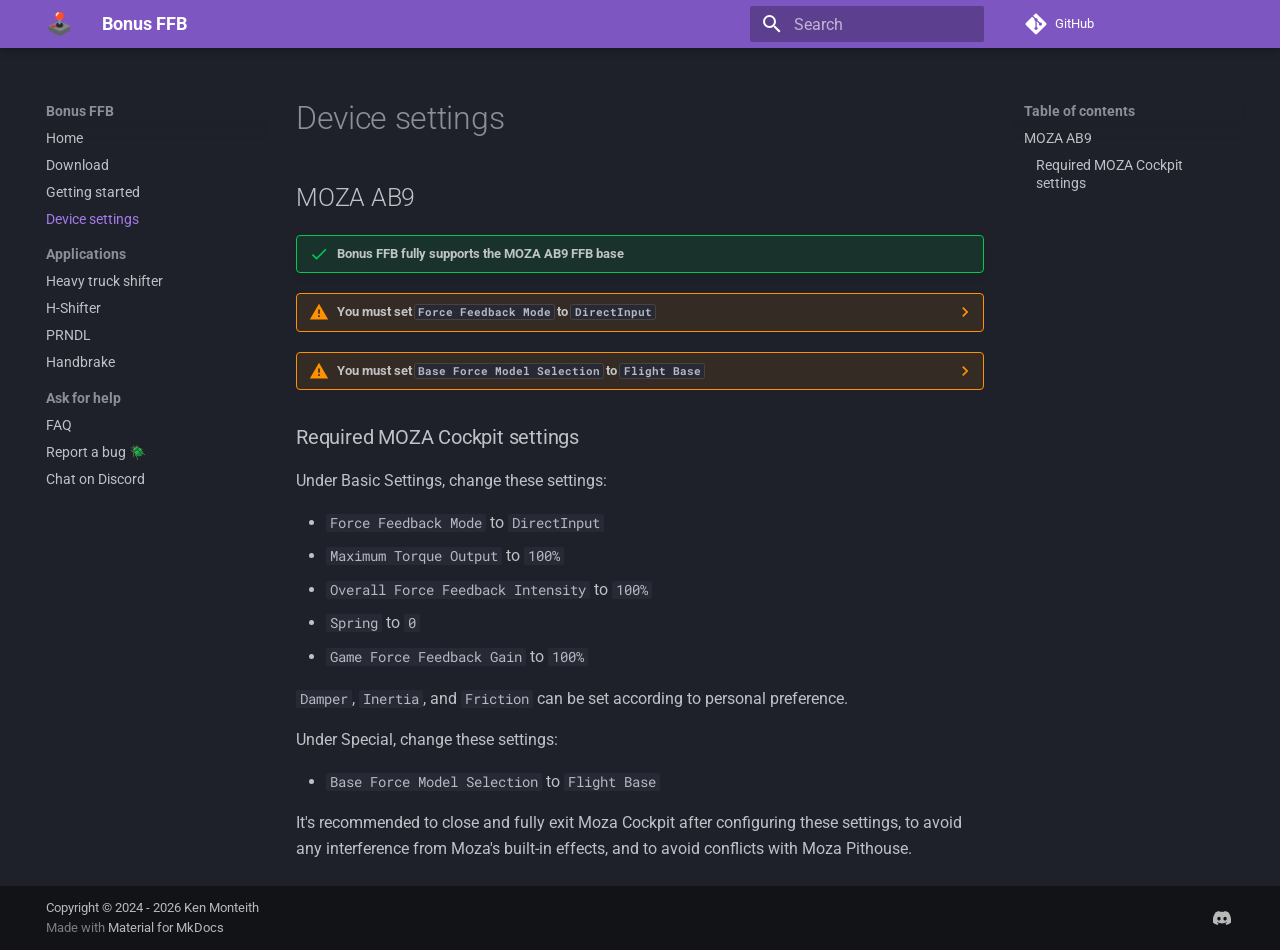
==== commit f314b0fb: "Deployed 3fecaf5 with MkDocs version: 1.6.1" ====
--- a/device-settings/index.html
+++ b/device-settings/index.html
@@ -14,14 +14,14 @@
         <link rel="prev" href="../getting-started/">
       
       
-        <link rel="next" href="../hshifter/">
+        <link rel="next" href="../heavytruck/">
       
       
         
       
       
       <link rel="icon" href="data:image/svg+xml,<svg xmlns=%22http://www.w3.org/2000/svg%22 viewBox=%220 0 100 100%22><text y=%22.9em%22 font-size=%2290%22>🕹️</text></svg>">
-      <meta name="generator" content="mkdocs-1.6.1, mkdocs-material-9.7.1">
+      <meta name="generator" content="mkdocs-1.6.1, mkdocs-material-9.7.6">
     
     
       
@@ -465,6 +465,34 @@
 
           </label>
           <ul class="md-nav__list" data-md-scrollfix>
+            
+              
+                
+  
+  
+  
+  
+    <li class="md-nav__item">
+      <a href="../heavytruck/" class="md-nav__link">
+        
+  
+  
+  <span class="md-ellipsis">
+    
+  
+    Heavy truck shifter
+  
+
+    
+  </span>
+  
+  
+
+      </a>
+    </li>
+  
+
+              
             
               
                 
@@ -796,7 +824,7 @@
 <li><code>Spring</code> to <code>0</code></li>
 <li><code>Game Force Feedback Gain</code> to <code>100%</code></li>
 </ul>
-<p><code>Damper</code>, <code>Inertia</code>, and <code>Friction</code> can be set to personal preference.</p>
+<p><code>Damper</code>, <code>Inertia</code>, and <code>Friction</code> can be set according to personal preference.</p>
 <p>Under Special, change these settings:</p>
 <ul>
 <li><code>Base Force Model Selection</code> to <code>Flight Base</code></li>
@@ -833,7 +861,7 @@
       <div class="md-copyright">
   
     <div class="md-copyright__highlight">
-      Copyright &copy; 2024 - 2025 Ken Monteith
+      Copyright &copy; 2024 - 2026 Ken Monteith
     </div>
   
   
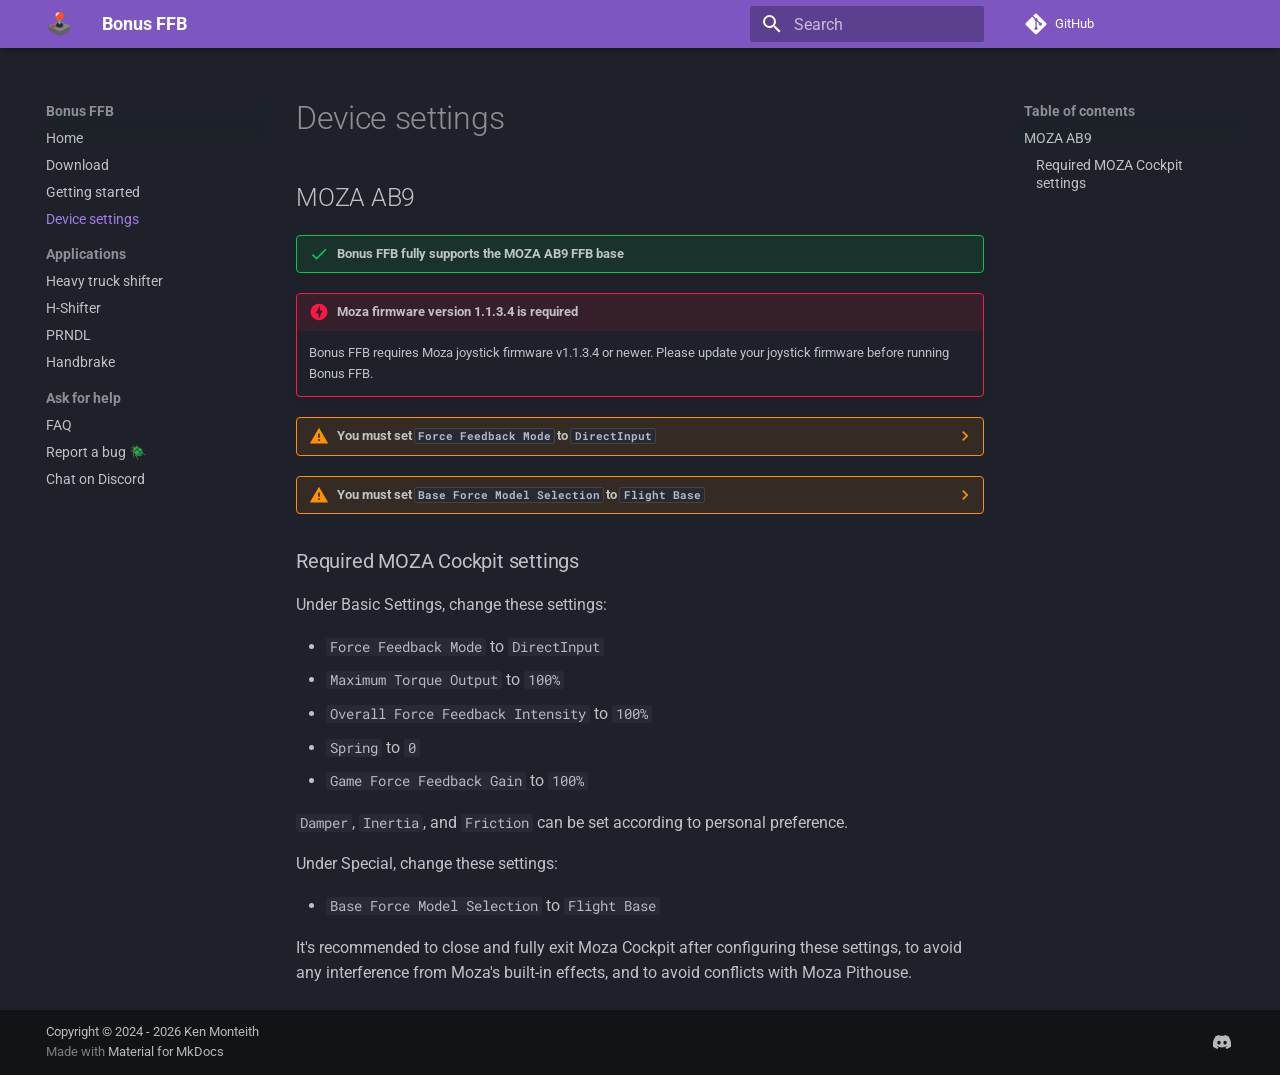
==== commit 74aac3d4: "Deployed 325c2cc with MkDocs version: 1.6.1" ====
--- a/device-settings/index.html
+++ b/device-settings/index.html
@@ -806,6 +806,10 @@
 <h2 id="moza-ab9">MOZA AB9</h2>
 <div class="admonition success">
 <p class="admonition-title">Bonus FFB fully supports the MOZA AB9 FFB base</p>
+</div>
+<div class="admonition danger">
+<p class="admonition-title">Moza firmware version 1.1.3.4 is required</p>
+<p>Bonus FFB requires Moza joystick firmware v1.1.3.4 or newer. Please update your joystick firmware before running Bonus FFB.</p>
 </div>
 <details class="warning">
 <summary>You must set <code>Force Feedback Mode</code> to <code>DirectInput</code></summary>
